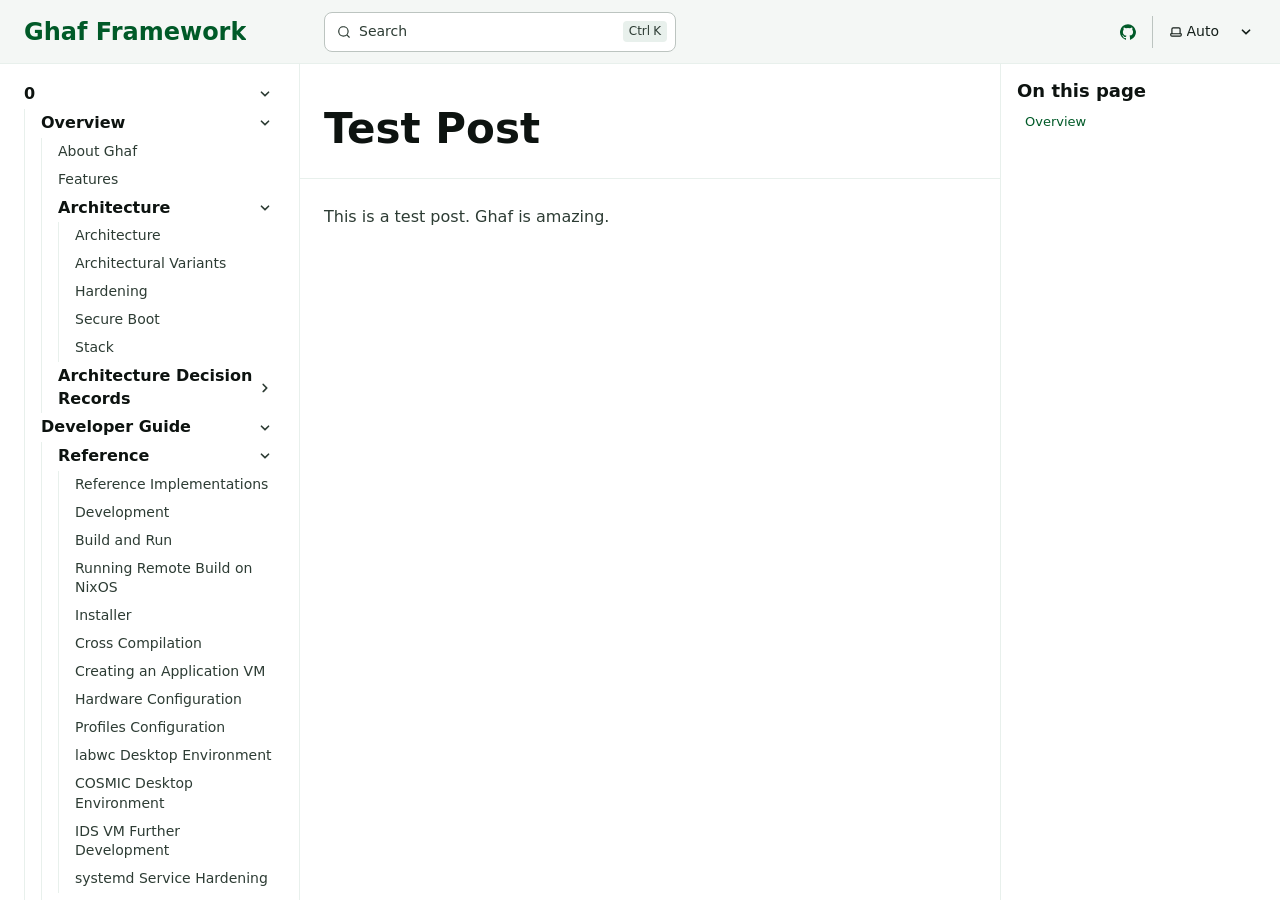
==== blog/stub-post/index.html @ 7b2e7867 "deploy: 63ed3fbdc2d174d151dae4f24dea8900d11f9777" ====
<!DOCTYPE html><html lang="en" dir="ltr" data-theme="dark" data-has-toc data-has-sidebar class="astro-bguv2lll"> <head><meta charset="utf-8"/><meta name="viewport" content="width=device-width, initial-scale=1"/><title>Test Post | Ghaf Framework</title><link rel="canonical" href="https://ghaf.tii.ae/blog/stub-post/"/><link rel="sitemap" href="/sitemap-index.xml"/><link rel="shortcut icon" href="/favicon.svg" type="image/svg+xml"/><meta name="generator" content="Astro v5.13.7"/><meta name="generator" content="Starlight v0.35.3"/><meta property="og:title" content="Test Post"/><meta property="og:type" content="article"/><meta property="og:url" content="https://ghaf.tii.ae/blog/stub-post/"/><meta property="og:locale" content="en"/><meta property="og:description"/><meta property="og:site_name" content="Ghaf Framework"/><meta name="twitter:card" content="summary_large_image"/><script>
	window.StarlightThemeProvider = (() => {
		const storedTheme =
			typeof localStorage !== 'undefined' && localStorage.getItem('starlight-theme');
		const theme =
			storedTheme ||
			(window.matchMedia('(prefers-color-scheme: light)').matches ? 'light' : 'dark');
		document.documentElement.dataset.theme = theme === 'light' ? 'light' : 'dark';
		return {
			updatePickers(theme = storedTheme || 'auto') {
				document.querySelectorAll('starlight-theme-select').forEach((picker) => {
					const select = picker.querySelector('select');
					if (select) select.value = theme;
					/** @type {HTMLTemplateElement | null} */
					const tmpl = document.querySelector(`#theme-icons`);
					const newIcon = tmpl && tmpl.content.querySelector('.' + theme);
					if (newIcon) {
						const oldIcon = picker.querySelector('svg.label-icon');
						if (oldIcon) {
							oldIcon.replaceChildren(...newIcon.cloneNode(true).childNodes);
						}
					}
				});
			},
		};
	})();
</script><template id="theme-icons"><svg aria-hidden="true" class="light astro-c6vsoqas" width="16" height="16" viewBox="0 0 24 24" fill="currentColor" style="--sl-icon-size: 1em;"><path d="M5 12a1 1 0 0 0-1-1H3a1 1 0 0 0 0 2h1a1 1 0 0 0 1-1Zm.64 5-.71.71a1 1 0 0 0 0 1.41 1 1 0 0 0 1.41 0l.71-.71A1 1 0 0 0 5.64 17ZM12 5a1 1 0 0 0 1-1V3a1 1 0 0 0-2 0v1a1 1 0 0 0 1 1Zm5.66 2.34a1 1 0 0 0 .7-.29l.71-.71a1 1 0 1 0-1.41-1.41l-.66.71a1 1 0 0 0 0 1.41 1 1 0 0 0 .66.29Zm-12-.29a1 1 0 0 0 1.41 0 1 1 0 0 0 0-1.41l-.71-.71a1.004 1.004 0 1 0-1.43 1.41l.73.71ZM21 11h-1a1 1 0 0 0 0 2h1a1 1 0 0 0 0-2Zm-2.64 6A1 1 0 0 0 17 18.36l.71.71a1 1 0 0 0 1.41 0 1 1 0 0 0 0-1.41l-.76-.66ZM12 6.5a5.5 5.5 0 1 0 5.5 5.5A5.51 5.51 0 0 0 12 6.5Zm0 9a3.5 3.5 0 1 1 0-7 3.5 3.5 0 0 1 0 7Zm0 3.5a1 1 0 0 0-1 1v1a1 1 0 0 0 2 0v-1a1 1 0 0 0-1-1Z"/></svg><svg aria-hidden="true" class="dark astro-c6vsoqas" width="16" height="16" viewBox="0 0 24 24" fill="currentColor" style="--sl-icon-size: 1em;"><path d="M21.64 13a1 1 0 0 0-1.05-.14 8.049 8.049 0 0 1-3.37.73 8.15 8.15 0 0 1-8.14-8.1 8.59 8.59 0 0 1 .25-2A1 1 0 0 0 8 2.36a10.14 10.14 0 1 0 14 11.69 1 1 0 0 0-.36-1.05Zm-9.5 6.69A8.14 8.14 0 0 1 7.08 5.22v.27a10.15 10.15 0 0 0 10.14 10.14 9.784 9.784 0 0 0 2.1-.22 8.11 8.11 0 0 1-7.18 4.32v-.04Z"/></svg><svg aria-hidden="true" class="auto astro-c6vsoqas" width="16" height="16" viewBox="0 0 24 24" fill="currentColor" style="--sl-icon-size: 1em;"><path d="M21 14h-1V7a3 3 0 0 0-3-3H7a3 3 0 0 0-3 3v7H3a1 1 0 0 0-1 1v2a3 3 0 0 0 3 3h14a3 3 0 0 0 3-3v-2a1 1 0 0 0-1-1ZM6 7a1 1 0 0 1 1-1h10a1 1 0 0 1 1 1v7H6V7Zm14 10a1 1 0 0 1-1 1H5a1 1 0 0 1-1-1v-1h16v1Z"/></svg></template><link rel="stylesheet" href="/_astro/print.DNXP8c50.css" media="print"><link rel="stylesheet" href="/_astro/index.C6tdBWwG.css">
<style>@layer starlight.components{:root{--sl-badge-default-border: var(--sl-color-accent);--sl-badge-default-bg: var(--sl-color-accent-low);--sl-badge-default-text: #fff;--sl-badge-note-border: var(--sl-color-blue);--sl-badge-note-bg: var(--sl-color-blue-low);--sl-badge-note-text: #fff;--sl-badge-danger-border: var(--sl-color-red);--sl-badge-danger-bg: var(--sl-color-red-low);--sl-badge-danger-text: #fff;--sl-badge-success-border: var(--sl-color-green);--sl-badge-success-bg: var(--sl-color-green-low);--sl-badge-success-text: #fff;--sl-badge-caution-border: var(--sl-color-orange);--sl-badge-caution-bg: var(--sl-color-orange-low);--sl-badge-caution-text: #fff;--sl-badge-tip-border: var(--sl-color-purple);--sl-badge-tip-bg: var(--sl-color-purple-low);--sl-badge-tip-text: #fff}[data-theme=light]:root{--sl-badge-default-bg: var(--sl-color-accent-high);--sl-badge-note-bg: var(--sl-color-blue-high);--sl-badge-danger-bg: var(--sl-color-red-high);--sl-badge-success-bg: var(--sl-color-green-high);--sl-badge-caution-bg: var(--sl-color-orange-high);--sl-badge-tip-bg: var(--sl-color-purple-high)}.sl-badge:where(.astro-avdet4wd){display:inline-block;border:1px solid var(--sl-color-border-badge);border-radius:.25rem;font-family:var(--sl-font-system-mono);line-height:normal;color:var(--sl-color-text-badge);background-color:var(--sl-color-bg-badge);overflow-wrap:anywhere}.sidebar-content .sl-badge:where(.astro-avdet4wd){line-height:1;font-size:var(--sl-text-xs);padding:.125rem .375rem}.sidebar-content a[aria-current=page]>.sl-badge:where(.astro-avdet4wd){--sl-color-bg-badge: transparent;--sl-color-border-badge: currentColor;color:inherit}.default:where(.astro-avdet4wd){--sl-color-bg-badge: var(--sl-badge-default-bg);--sl-color-border-badge: var(--sl-badge-default-border);--sl-color-text-badge: var(--sl-badge-default-text)}.note:where(.astro-avdet4wd){--sl-color-bg-badge: var(--sl-badge-note-bg);--sl-color-border-badge: var(--sl-badge-note-border);--sl-color-text-badge: var(--sl-badge-note-text)}.danger:where(.astro-avdet4wd){--sl-color-bg-badge: var(--sl-badge-danger-bg);--sl-color-border-badge: var(--sl-badge-danger-border);--sl-color-text-badge: var(--sl-badge-danger-text)}.success:where(.astro-avdet4wd){--sl-color-bg-badge: var(--sl-badge-success-bg);--sl-color-border-badge: var(--sl-badge-success-border);--sl-color-text-badge: var(--sl-badge-success-text)}.tip:where(.astro-avdet4wd){--sl-color-bg-badge: var(--sl-badge-tip-bg);--sl-color-border-badge: var(--sl-badge-tip-border);--sl-color-text-badge: var(--sl-badge-tip-text)}.caution:where(.astro-avdet4wd){--sl-color-bg-badge: var(--sl-badge-caution-bg);--sl-color-border-badge: var(--sl-badge-caution-border);--sl-color-text-badge: var(--sl-badge-caution-text)}.small:where(.astro-avdet4wd){font-size:var(--sl-text-xs);padding:.125rem .25rem}.medium:where(.astro-avdet4wd){font-size:var(--sl-text-sm);padding:.175rem .35rem}.large:where(.astro-avdet4wd){font-size:var(--sl-text-base);padding:.225rem .45rem}.sl-markdown-content :is(h1,h2,h3,h4,h5,h6) .sl-badge:where(.astro-avdet4wd){vertical-align:middle}}
@layer starlight.components{.card-grid:where(.astro-zntqmydn){display:grid;grid-template-columns:100%;gap:1rem}.card-grid:where(.astro-zntqmydn)>*{margin-top:0!important}@media (min-width: 50rem){.card-grid:where(.astro-zntqmydn){grid-template-columns:1fr 1fr;gap:1.5rem}.stagger:where(.astro-zntqmydn){--stagger-height: 5rem;padding-bottom:var(--stagger-height)}.stagger:where(.astro-zntqmydn)>*:nth-child(2n){transform:translateY(var(--stagger-height))}}}
@layer starlight.components{.card:where(.astro-v5tidmuc){--sl-card-border: var(--sl-color-purple);--sl-card-bg: var(--sl-color-purple-low);border:1px solid var(--sl-color-gray-5);background-color:var(--sl-color-black);padding:clamp(1rem,calc(.125rem + 3vw),2.5rem);flex-direction:column;gap:clamp(.5rem,calc(.125rem + 1vw),1rem)}.card:where(.astro-v5tidmuc):nth-child(4n+1){--sl-card-border: var(--sl-color-orange);--sl-card-bg: var(--sl-color-orange-low)}.card:where(.astro-v5tidmuc):nth-child(4n+3){--sl-card-border: var(--sl-color-green);--sl-card-bg: var(--sl-color-green-low)}.card:where(.astro-v5tidmuc):nth-child(4n+4){--sl-card-border: var(--sl-color-red);--sl-card-bg: var(--sl-color-red-low)}.card:where(.astro-v5tidmuc):nth-child(4n+5){--sl-card-border: var(--sl-color-blue);--sl-card-bg: var(--sl-color-blue-low)}.title:where(.astro-v5tidmuc){font-weight:600;font-size:var(--sl-text-h4);color:var(--sl-color-white);line-height:var(--sl-line-height-headings);gap:1rem;align-items:center}.card:where(.astro-v5tidmuc) .icon:where(.astro-v5tidmuc){border:1px solid var(--sl-card-border);background-color:var(--sl-card-bg);padding:.2em;border-radius:.25rem;flex-shrink:0}.card:where(.astro-v5tidmuc) .body:where(.astro-v5tidmuc){margin:0;font-size:clamp(var(--sl-text-sm),calc(.5rem + 1vw),var(--sl-text-body))}}
@layer starlight.components{svg:where(.astro-c6vsoqas){color:var(--sl-icon-color);font-size:var(--sl-icon-size, 1em);width:1em;height:1em}}
@layer starlight.components{starlight-tabs:where(.astro-esqgolmp){display:block}.tablist-wrapper:where(.astro-esqgolmp){overflow-x:auto}:where(.astro-esqgolmp)[role=tablist]{display:flex;list-style:none;border-bottom:2px solid var(--sl-color-gray-5);padding:0}.tab:where(.astro-esqgolmp){margin-bottom:-2px}.tab:where(.astro-esqgolmp)>:where(.astro-esqgolmp)[role=tab]{display:flex;align-items:center;gap:.5rem;padding:0 1.25rem;text-decoration:none;border-bottom:2px solid var(--sl-color-gray-5);color:var(--sl-color-gray-3);outline-offset:var(--sl-outline-offset-inside);overflow-wrap:initial}.tab:where(.astro-esqgolmp) :where(.astro-esqgolmp)[role=tab][aria-selected=true]{color:var(--sl-color-white);border-color:var(--sl-color-text-accent);font-weight:600}.tablist-wrapper:where(.astro-esqgolmp)~[role=tabpanel]{margin-top:1rem}}
@layer starlight.components{.sl-steps{--bullet-size: calc(var(--sl-line-height) * 1rem);--bullet-margin: .375rem;list-style:none;counter-reset:steps-counter var(--sl-steps-start, 0);padding-inline-start:0}.sl-steps>li{counter-increment:steps-counter;position:relative;padding-inline-start:calc(var(--bullet-size) + 1rem);padding-bottom:1px;min-height:calc(var(--bullet-size) + var(--bullet-margin))}.sl-steps>li+li{margin-top:0}.sl-steps>li:before{content:counter(steps-counter);position:absolute;top:0;inset-inline-start:0;width:var(--bullet-size);height:var(--bullet-size);line-height:var(--bullet-size);font-size:var(--sl-text-xs);font-weight:600;text-align:center;color:var(--sl-color-white);background-color:var(--sl-color-gray-6);border-radius:99rem;box-shadow:inset 0 0 0 1px var(--sl-color-gray-5)}.sl-steps>li:after{--guide-width: 1px;content:"";position:absolute;top:calc(var(--bullet-size) + var(--bullet-margin));bottom:var(--bullet-margin);inset-inline-start:calc((var(--bullet-size) - var(--guide-width)) / 2);width:var(--guide-width);background-color:var(--sl-color-hairline-light)}}@layer starlight.content{.sl-steps>li>:first-child{--lh: calc(1em * var(--sl-line-height));--shift-y: calc(.5 * (var(--bullet-size) - var(--lh)));transform:translateY(var(--shift-y));margin-bottom:var(--shift-y)}.sl-steps>li>:first-child:where(h1,h2,h3,h4,h5,h6){--lh: calc(1em * var(--sl-line-height-headings))}@supports (--prop: 1lh){.sl-steps>li>:first-child{--lh: 1lh}}}
@layer starlight.components{starlight-file-tree:where(.astro-p67cqifm){--x-space: 1.5rem;--y-space: .125rem;--y-pad: 0;display:block;border:1px solid var(--sl-color-gray-5);padding:1rem;background-color:var(--sl-color-gray-6);font-size:var(--sl-text-xs);font-family:var(--__sl-font-mono);overflow-x:auto}starlight-file-tree:where(.astro-p67cqifm) .directory>details{border:0;padding:0;padding-inline-start:var(--x-space);background:transparent}starlight-file-tree:where(.astro-p67cqifm) .directory>details>summary{margin-inline-start:calc(-1 * var(--x-space));border:0;padding:var(--y-pad) .625rem;font-weight:400;color:var(--sl-color-white);max-width:100%}starlight-file-tree:where(.astro-p67cqifm) .directory>details>summary::marker,starlight-file-tree:where(.astro-p67cqifm) .directory>details>summary::-webkit-details-marker{color:var(--sl-color-gray-3)}starlight-file-tree:where(.astro-p67cqifm) .directory>details>summary:hover,starlight-file-tree:where(.astro-p67cqifm) .directory>details>summary:hover .tree-icon{cursor:pointer;color:var(--sl-color-text-accent);fill:currentColor}starlight-file-tree:where(.astro-p67cqifm) .directory>details>summary:hover~ul{border-color:var(--sl-color-gray-4)}starlight-file-tree:where(.astro-p67cqifm) .directory>details>summary:hover .highlight .tree-icon{color:var(--sl-color-text-invert);fill:currentColor}starlight-file-tree:where(.astro-p67cqifm) ul{margin-inline-start:.5rem;border-inline-start:1px solid var(--sl-color-gray-5);padding:0;padding-inline-start:.125rem;list-style:none}starlight-file-tree:where(.astro-p67cqifm)>ul{margin:0;border:0;padding:0}starlight-file-tree:where(.astro-p67cqifm) li{margin:var(--y-space) 0;padding:var(--y-pad) 0}starlight-file-tree:where(.astro-p67cqifm) .file{margin-inline-start:calc(var(--x-space) - .125rem);color:var(--sl-color-white)}starlight-file-tree:where(.astro-p67cqifm) .tree-entry{display:inline-flex;align-items:flex-start;flex-wrap:wrap;max-width:calc(100% - 1rem)}@media (min-width: 30em){starlight-file-tree:where(.astro-p67cqifm) .tree-entry{flex-wrap:nowrap}}starlight-file-tree:where(.astro-p67cqifm) .tree-entry>:first-child{flex-shrink:0}starlight-file-tree:where(.astro-p67cqifm) .empty{color:var(--sl-color-gray-3);padding-inline-start:.375rem}starlight-file-tree:where(.astro-p67cqifm) .comment{color:var(--sl-color-gray-3);padding-inline-start:1.625rem;max-width:24rem;min-width:12rem}starlight-file-tree:where(.astro-p67cqifm) .highlight{display:inline-block;border-radius:.25rem;padding-inline-end:.5rem;color:var(--sl-color-text-invert);background-color:var(--sl-color-text-accent)}starlight-file-tree:where(.astro-p67cqifm) svg{display:inline;fill:var(--sl-color-gray-3);vertical-align:middle;margin-inline:.25rem .375rem;width:.875rem;height:.875rem}starlight-file-tree:where(.astro-p67cqifm) .highlight svg.tree-icon{fill:currentColor}}
@layer starlight.components{.sl-link-button:where(.astro-xwgiixxa){align-items:center;border:1px solid transparent;border-radius:999rem;display:inline-flex;font-size:var(--sl-text-sm);gap:.5em;line-height:1.1875;outline-offset:.25rem;padding:.4375rem 1.125rem;text-decoration:none}.sl-link-button:where(.astro-xwgiixxa).primary{background:var(--sl-color-text-accent);border-color:var(--sl-color-text-accent);color:var(--sl-color-black)}.sl-link-button:where(.astro-xwgiixxa).primary:hover{color:var(--sl-color-black)}.sl-link-button:where(.astro-xwgiixxa).secondary{border-color:inherit;color:var(--sl-color-white)}.sl-link-button:where(.astro-xwgiixxa).minimal{color:var(--sl-color-white);padding-inline:0}.sl-link-button:where(.astro-xwgiixxa) svg{flex-shrink:0}@media (min-width: 50rem){.sl-link-button:where(.astro-xwgiixxa){font-size:var(--sl-text-base);padding:.9375rem 1.25rem}}.sl-markdown-content .sl-link-button:where(.astro-xwgiixxa){margin-inline-end:1rem}.sl-markdown-content .sl-link-button:where(.astro-xwgiixxa):not(:where(p *)){margin-block:1rem}}
</style><script type="module" src="/_astro/page.7qqag-5g.js"></script></head> <body class="astro-bguv2lll"> <a href="#_top" class="astro-7q3lir66">Skip to content</a>  <div class="page sl-flex astro-vrdttmbt"> <header class="header astro-vrdttmbt"><div class="header astro-kmkmnagf"> <div class="title-wrapper sl-flex astro-kmkmnagf"> <a href="/" class="site-title sl-flex astro-m46x6ez3">  <span class="astro-m46x6ez3" translate="no"> Ghaf Framework </span> </a>  </div> <div class="sl-flex print:hidden astro-kmkmnagf"> <site-search class="astro-kmkmnagf astro-v37mnknz" data-translations="{&#34;placeholder&#34;:&#34;Search&#34;}"> <button data-open-modal disabled aria-label="Search" aria-keyshortcuts="Control+K" class="astro-v37mnknz"> <svg aria-hidden="true" class="astro-v37mnknz astro-c6vsoqas" width="16" height="16" viewBox="0 0 24 24" fill="currentColor" style="--sl-icon-size: 1em;"><path d="M21.71 20.29 18 16.61A9 9 0 1 0 16.61 18l3.68 3.68a.999.999 0 0 0 1.42 0 1 1 0 0 0 0-1.39ZM11 18a7 7 0 1 1 0-14 7 7 0 0 1 0 14Z"/></svg> <span class="sl-hidden md:sl-block astro-v37mnknz" aria-hidden="true">Search</span> <kbd class="sl-hidden md:sl-flex astro-v37mnknz" style="display: none;"> <kbd class="astro-v37mnknz">Ctrl</kbd><kbd class="astro-v37mnknz">K</kbd> </kbd> </button> <dialog style="padding:0" aria-label="Search" class="astro-v37mnknz"> <div class="dialog-frame sl-flex astro-v37mnknz">  <button data-close-modal class="sl-flex md:sl-hidden astro-v37mnknz"> Cancel </button> <div class="search-container astro-v37mnknz"> <div id="starlight__search" class="astro-v37mnknz"></div> </div> </div> </dialog> </site-search>  <script>
	(() => {
		const openBtn = document.querySelector('button[data-open-modal]');
		const shortcut = openBtn?.querySelector('kbd');
		if (!openBtn || !(shortcut instanceof HTMLElement)) return;
		const platformKey = shortcut.querySelector('kbd');
		if (platformKey && /(Mac|iPhone|iPod|iPad)/i.test(navigator.platform)) {
			platformKey.textContent = '⌘';
			openBtn.setAttribute('aria-keyshortcuts', 'Meta+K');
		}
		shortcut.style.display = '';
	})();
</script> <script type="module" src="/_astro/Search.astro_astro_type_script_index_0_lang.cjYDvRdi.js"></script>   </div> <div class="sl-hidden md:sl-flex print:hidden right-group astro-kmkmnagf"> <div class="sl-flex social-icons astro-kmkmnagf"> <a href="https://github.com/tiiuae/ghaf" rel="me" class="sl-flex astro-wy4te6ga"><span class="sr-only astro-wy4te6ga">GitHub</span><svg aria-hidden="true" class="astro-wy4te6ga astro-c6vsoqas" width="16" height="16" viewBox="0 0 24 24" fill="currentColor" style="--sl-icon-size: 1em;"><path d="M12 .3a12 12 0 0 0-3.8 23.38c.6.12.83-.26.83-.57L9 21.07c-3.34.72-4.04-1.61-4.04-1.61-.55-1.39-1.34-1.76-1.34-1.76-1.08-.74.09-.73.09-.73 1.2.09 1.83 1.24 1.83 1.24 1.08 1.83 2.81 1.3 3.5 1 .1-.78.42-1.31.76-1.61-2.67-.3-5.47-1.33-5.47-5.93 0-1.31.47-2.38 1.24-3.22-.14-.3-.54-1.52.1-3.18 0 0 1-.32 3.3 1.23a11.5 11.5 0 0 1 6 0c2.28-1.55 3.29-1.23 3.29-1.23.64 1.66.24 2.88.12 3.18a4.65 4.65 0 0 1 1.23 3.22c0 4.61-2.8 5.63-5.48 5.92.42.36.81 1.1.81 2.22l-.01 3.29c0 .31.2.69.82.57A12 12 0 0 0 12 .3Z"/></svg></a> </div> <starlight-theme-select>  <label style="--sl-select-width: 6.25em" class="astro-4yphtoen"> <span class="sr-only astro-4yphtoen">Select theme</span> <svg aria-hidden="true" class="icon label-icon astro-4yphtoen astro-c6vsoqas" width="16" height="16" viewBox="0 0 24 24" fill="currentColor" style="--sl-icon-size: 1em;"><path d="M21 14h-1V7a3 3 0 0 0-3-3H7a3 3 0 0 0-3 3v7H3a1 1 0 0 0-1 1v2a3 3 0 0 0 3 3h14a3 3 0 0 0 3-3v-2a1 1 0 0 0-1-1ZM6 7a1 1 0 0 1 1-1h10a1 1 0 0 1 1 1v7H6V7Zm14 10a1 1 0 0 1-1 1H5a1 1 0 0 1-1-1v-1h16v1Z"/></svg> <select autocomplete="off" class="astro-4yphtoen"> <option value="dark" class="astro-4yphtoen">Dark</option><option value="light" class="astro-4yphtoen">Light</option><option value="auto" selected class="astro-4yphtoen">Auto</option> </select> <svg aria-hidden="true" class="icon caret astro-4yphtoen astro-c6vsoqas" width="16" height="16" viewBox="0 0 24 24" fill="currentColor" style="--sl-icon-size: 1em;"><path d="M17 9.17a1 1 0 0 0-1.41 0L12 12.71 8.46 9.17a1 1 0 1 0-1.41 1.42l4.24 4.24a1.002 1.002 0 0 0 1.42 0L17 10.59a1.002 1.002 0 0 0 0-1.42Z"/></svg> </label>  </starlight-theme-select>  <script>
	StarlightThemeProvider.updatePickers();
</script> <script type="module">const r="starlight-theme",o=e=>e==="auto"||e==="dark"||e==="light"?e:"auto",c=()=>o(typeof localStorage<"u"&&localStorage.getItem(r));function n(e){typeof localStorage<"u"&&localStorage.setItem(r,e==="light"||e==="dark"?e:"")}const l=()=>matchMedia("(prefers-color-scheme: light)").matches?"light":"dark";function t(e){StarlightThemeProvider.updatePickers(e),document.documentElement.dataset.theme=e==="auto"?l():e,n(e)}matchMedia("(prefers-color-scheme: light)").addEventListener("change",()=>{c()==="auto"&&t("auto")});class s extends HTMLElement{constructor(){super(),t(c()),this.querySelector("select")?.addEventListener("change",a=>{a.currentTarget instanceof HTMLSelectElement&&t(o(a.currentTarget.value))})}}customElements.define("starlight-theme-select",s);</script> <script type="module">class s extends HTMLElement{constructor(){super();const e=this.querySelector("select");e&&(e.addEventListener("change",t=>{t.currentTarget instanceof HTMLSelectElement&&(window.location.pathname=t.currentTarget.value)}),window.addEventListener("pageshow",t=>{if(!t.persisted)return;const n=e.querySelector("option[selected]")?.index;n!==e.selectedIndex&&(e.selectedIndex=n??0)}))}}customElements.define("starlight-lang-select",s);</script> </div> </div> </header> <nav class="sidebar print:hidden astro-vrdttmbt" aria-label="Main"> <starlight-menu-button class="print:hidden astro-jif73yzw"> <button aria-expanded="false" aria-label="Menu" aria-controls="starlight__sidebar" class="sl-flex md:sl-hidden astro-jif73yzw"> <svg aria-hidden="true" class="open-menu astro-jif73yzw astro-c6vsoqas" width="16" height="16" viewBox="0 0 24 24" fill="currentColor" style="--sl-icon-size: 1em;"><path d="M3 8h18a1 1 0 1 0 0-2H3a1 1 0 0 0 0 2Zm18 8H3a1 1 0 0 0 0 2h18a1 1 0 0 0 0-2Zm0-5H3a1 1 0 0 0 0 2h18a1 1 0 0 0 0-2Z"/></svg> <svg aria-hidden="true" class="close-menu astro-jif73yzw astro-c6vsoqas" width="16" height="16" viewBox="0 0 24 24" fill="currentColor" style="--sl-icon-size: 1em;"><path d="m13.41 12 6.3-6.29a1.004 1.004 0 1 0-1.42-1.42L12 10.59l-6.29-6.3a1.004 1.004 0 0 0-1.42 1.42l6.3 6.29-6.3 6.29a1 1 0 0 0 0 1.42.998.998 0 0 0 1.42 0l6.29-6.3 6.29 6.3a.999.999 0 0 0 1.42 0 1 1 0 0 0 0-1.42L13.41 12Z"/></svg> </button> </starlight-menu-button> <script type="module">class s extends HTMLElement{constructor(){super(),this.btn=this.querySelector("button"),this.btn.addEventListener("click",()=>this.toggleExpanded());const t=this.closest("nav");t&&t.addEventListener("keyup",e=>this.closeOnEscape(e))}setExpanded(t){this.setAttribute("aria-expanded",String(t)),document.body.toggleAttribute("data-mobile-menu-expanded",t)}toggleExpanded(){this.setExpanded(this.getAttribute("aria-expanded")!=="true")}closeOnEscape(t){t.code==="Escape"&&(this.setExpanded(!1),this.btn.focus())}}customElements.define("starlight-menu-button",s);</script>   <div id="starlight__sidebar" class="sidebar-pane astro-vrdttmbt"> <div class="sidebar-content sl-flex astro-vrdttmbt">  <sl-sidebar-state-persist data-hash="1mw7vrf" class="astro-kku4brbg"> <script aria-hidden="true">
		(() => {
			try {
				if (!matchMedia('(min-width: 50em)').matches) return;
				/** @type {HTMLElement | null} */
				const target = document.querySelector('sl-sidebar-state-persist');
				const state = JSON.parse(sessionStorage.getItem('sl-sidebar-state') || '0');
				if (!target || !state || target.dataset.hash !== state.hash) return;
				window._starlightScrollRestore = state.scroll;
				customElements.define(
					'sl-sidebar-restore',
					class SidebarRestore extends HTMLElement {
						connectedCallback() {
							try {
								const idx = parseInt(this.dataset.index || '');
								const details = this.closest('details');
								if (details && typeof state.open[idx] === 'boolean') details.open = state.open[idx];
							} catch {}
						}
					}
				);
			} catch {}
		})();
	</script>  <ul class="top-level astro-3ii7xxms"> <li class="astro-3ii7xxms"> <details open class="astro-3ii7xxms"> <sl-sidebar-restore data-index="0"></sl-sidebar-restore> <summary class="astro-3ii7xxms"> <span class="group-label astro-3ii7xxms"> <span class="large astro-3ii7xxms">0</span>  </span> <svg aria-hidden="true" class="caret astro-3ii7xxms astro-c6vsoqas" width="16" height="16" viewBox="0 0 24 24" fill="currentColor" style="--sl-icon-size: 1.25rem;"><path d="m14.83 11.29-4.24-4.24a1 1 0 1 0-1.42 1.41L12.71 12l-3.54 3.54a1 1 0 0 0 0 1.41 1 1 0 0 0 .71.29 1 1 0 0 0 .71-.29l4.24-4.24a1.002 1.002 0 0 0 0-1.42Z"/></svg> </summary> <ul class="astro-3ii7xxms"> <li class="astro-3ii7xxms"> <details open class="astro-3ii7xxms"> <sl-sidebar-restore data-index="1"></sl-sidebar-restore> <summary class="astro-3ii7xxms"> <span class="group-label astro-3ii7xxms"> <span class="large astro-3ii7xxms">Overview</span>  </span> <svg aria-hidden="true" class="caret astro-3ii7xxms astro-c6vsoqas" width="16" height="16" viewBox="0 0 24 24" fill="currentColor" style="--sl-icon-size: 1.25rem;"><path d="m14.83 11.29-4.24-4.24a1 1 0 1 0-1.42 1.41L12.71 12l-3.54 3.54a1 1 0 0 0 0 1.41 1 1 0 0 0 .71.29 1 1 0 0 0 .71-.29l4.24-4.24a1.002 1.002 0 0 0 0-1.42Z"/></svg> </summary> <ul class="astro-3ii7xxms"> <li class="astro-3ii7xxms"> <a href="/ghaf/overview/" aria-current="false" class="astro-3ii7xxms"> <span class="astro-3ii7xxms">About Ghaf</span>  </a> </li><li class="astro-3ii7xxms"> <a href="/ghaf/overview/features/" aria-current="false" class="astro-3ii7xxms"> <span class="astro-3ii7xxms">Features</span>  </a> </li><li class="astro-3ii7xxms"> <details open class="astro-3ii7xxms"> <sl-sidebar-restore data-index="2"></sl-sidebar-restore> <summary class="astro-3ii7xxms"> <span class="group-label astro-3ii7xxms"> <span class="large astro-3ii7xxms">Architecture</span>  </span> <svg aria-hidden="true" class="caret astro-3ii7xxms astro-c6vsoqas" width="16" height="16" viewBox="0 0 24 24" fill="currentColor" style="--sl-icon-size: 1.25rem;"><path d="m14.83 11.29-4.24-4.24a1 1 0 1 0-1.42 1.41L12.71 12l-3.54 3.54a1 1 0 0 0 0 1.41 1 1 0 0 0 .71.29 1 1 0 0 0 .71-.29l4.24-4.24a1.002 1.002 0 0 0 0-1.42Z"/></svg> </summary> <ul class="astro-3ii7xxms"> <li class="astro-3ii7xxms"> <a href="/ghaf/overview/arch/" aria-current="false" class="astro-3ii7xxms"> <span class="astro-3ii7xxms">Architecture</span>  </a> </li><li class="astro-3ii7xxms"> <a href="/ghaf/overview/arch/variants/" aria-current="false" class="astro-3ii7xxms"> <span class="astro-3ii7xxms">Architectural Variants</span>  </a> </li><li class="astro-3ii7xxms"> <a href="/ghaf/overview/arch/hardening/" aria-current="false" class="astro-3ii7xxms"> <span class="astro-3ii7xxms">Hardening</span>  </a> </li><li class="astro-3ii7xxms"> <a href="/ghaf/overview/arch/secureboot/" aria-current="false" class="astro-3ii7xxms"> <span class="astro-3ii7xxms">Secure Boot</span>  </a> </li><li class="astro-3ii7xxms"> <a href="/ghaf/overview/arch/stack/" aria-current="false" class="astro-3ii7xxms"> <span class="astro-3ii7xxms">Stack</span>  </a> </li> </ul>  </details> </li><li class="astro-3ii7xxms"> <details class="astro-3ii7xxms"> <sl-sidebar-restore data-index="3"></sl-sidebar-restore> <summary class="astro-3ii7xxms"> <span class="group-label astro-3ii7xxms"> <span class="large astro-3ii7xxms">Architecture Decision Records</span>  </span> <svg aria-hidden="true" class="caret astro-3ii7xxms astro-c6vsoqas" width="16" height="16" viewBox="0 0 24 24" fill="currentColor" style="--sl-icon-size: 1.25rem;"><path d="m14.83 11.29-4.24-4.24a1 1 0 1 0-1.42 1.41L12.71 12l-3.54 3.54a1 1 0 0 0 0 1.41 1 1 0 0 0 .71.29 1 1 0 0 0 .71-.29l4.24-4.24a1.002 1.002 0 0 0 0-1.42Z"/></svg> </summary> <ul class="astro-3ii7xxms"> <li class="astro-3ii7xxms"> <a href="/ghaf/overview/arch/adr/" aria-current="false" class="astro-3ii7xxms"> <span class="astro-3ii7xxms">ADRs</span>  </a> </li><li class="astro-3ii7xxms"> <a href="/ghaf/overview/arch/adr/minimal-host/" aria-current="false" class="astro-3ii7xxms"> <span class="astro-3ii7xxms">Minimal Host</span> <span class="sl-badge caution small  astro-3ii7xxms astro-avdet4wd">Proposed</span> </a> </li><li class="astro-3ii7xxms"> <a href="/ghaf/overview/arch/adr/netvm/" aria-current="false" class="astro-3ii7xxms"> <span class="astro-3ii7xxms">Networking Virtual Machine</span> <span class="sl-badge caution small  astro-3ii7xxms astro-avdet4wd">Proposed</span> </a> </li><li class="astro-3ii7xxms"> <a href="/ghaf/overview/arch/adr/idsvm/" aria-current="false" class="astro-3ii7xxms"> <span class="astro-3ii7xxms">Intrusion Detection System Virtual Machine</span> <span class="sl-badge caution small  astro-3ii7xxms astro-avdet4wd">Proposed</span> </a> </li><li class="astro-3ii7xxms"> <a href="/ghaf/overview/arch/adr/platform-bus-passthrough-support/" aria-current="false" class="astro-3ii7xxms"> <span class="astro-3ii7xxms">rust-vmm—Bus Passthrough Support for Rust VMMs</span> <span class="sl-badge caution small  astro-3ii7xxms astro-avdet4wd">Proposed</span> </a> </li> </ul>  </details> </li> </ul>  </details> </li><li class="astro-3ii7xxms"> <details open class="astro-3ii7xxms"> <sl-sidebar-restore data-index="4"></sl-sidebar-restore> <summary class="astro-3ii7xxms"> <span class="group-label astro-3ii7xxms"> <span class="large astro-3ii7xxms">Developer Guide</span>  </span> <svg aria-hidden="true" class="caret astro-3ii7xxms astro-c6vsoqas" width="16" height="16" viewBox="0 0 24 24" fill="currentColor" style="--sl-icon-size: 1.25rem;"><path d="m14.83 11.29-4.24-4.24a1 1 0 1 0-1.42 1.41L12.71 12l-3.54 3.54a1 1 0 0 0 0 1.41 1 1 0 0 0 .71.29 1 1 0 0 0 .71-.29l4.24-4.24a1.002 1.002 0 0 0 0-1.42Z"/></svg> </summary> <ul class="astro-3ii7xxms"> <li class="astro-3ii7xxms"> <details open class="astro-3ii7xxms"> <sl-sidebar-restore data-index="5"></sl-sidebar-restore> <summary class="astro-3ii7xxms"> <span class="group-label astro-3ii7xxms"> <span class="large astro-3ii7xxms">Reference</span>  </span> <svg aria-hidden="true" class="caret astro-3ii7xxms astro-c6vsoqas" width="16" height="16" viewBox="0 0 24 24" fill="currentColor" style="--sl-icon-size: 1.25rem;"><path d="m14.83 11.29-4.24-4.24a1 1 0 1 0-1.42 1.41L12.71 12l-3.54 3.54a1 1 0 0 0 0 1.41 1 1 0 0 0 .71.29 1 1 0 0 0 .71-.29l4.24-4.24a1.002 1.002 0 0 0 0-1.42Z"/></svg> </summary> <ul class="astro-3ii7xxms"> <li class="astro-3ii7xxms"> <a href="/ghaf/dev/ref/" aria-current="false" class="astro-3ii7xxms"> <span class="astro-3ii7xxms">Reference Implementations</span>  </a> </li><li class="astro-3ii7xxms"> <a href="/ghaf/dev/ref/development/" aria-current="false" class="astro-3ii7xxms"> <span class="astro-3ii7xxms">Development</span>  </a> </li><li class="astro-3ii7xxms"> <a href="/ghaf/dev/ref/build_and_run/" aria-current="false" class="astro-3ii7xxms"> <span class="astro-3ii7xxms">Build and Run</span>  </a> </li><li class="astro-3ii7xxms"> <a href="/ghaf/dev/ref/remote_build_setup/" aria-current="false" class="astro-3ii7xxms"> <span class="astro-3ii7xxms">Running Remote Build on NixOS</span>  </a> </li><li class="astro-3ii7xxms"> <a href="/ghaf/dev/ref/installer/" aria-current="false" class="astro-3ii7xxms"> <span class="astro-3ii7xxms">Installer</span>  </a> </li><li class="astro-3ii7xxms"> <a href="/ghaf/dev/ref/cross_compilation/" aria-current="false" class="astro-3ii7xxms"> <span class="astro-3ii7xxms">Cross Compilation</span>  </a> </li><li class="astro-3ii7xxms"> <a href="/ghaf/dev/ref/creating_appvm/" aria-current="false" class="astro-3ii7xxms"> <span class="astro-3ii7xxms">Creating an Application VM</span>  </a> </li><li class="astro-3ii7xxms"> <a href="/ghaf/dev/ref/hw-config/" aria-current="false" class="astro-3ii7xxms"> <span class="astro-3ii7xxms">Hardware Configuration</span>  </a> </li><li class="astro-3ii7xxms"> <a href="/ghaf/dev/ref/profiles-config/" aria-current="false" class="astro-3ii7xxms"> <span class="astro-3ii7xxms">Profiles Configuration</span>  </a> </li><li class="astro-3ii7xxms"> <a href="/ghaf/dev/ref/labwc/" aria-current="false" class="astro-3ii7xxms"> <span class="astro-3ii7xxms">labwc Desktop Environment</span>  </a> </li><li class="astro-3ii7xxms"> <a href="/ghaf/dev/ref/cosmic/" aria-current="false" class="astro-3ii7xxms"> <span class="astro-3ii7xxms">COSMIC Desktop Environment</span>  </a> </li><li class="astro-3ii7xxms"> <a href="/ghaf/dev/ref/idsvm-development/" aria-current="false" class="astro-3ii7xxms"> <span class="astro-3ii7xxms">IDS VM Further Development</span>  </a> </li><li class="astro-3ii7xxms"> <a href="/ghaf/dev/ref/systemd-service-config/" aria-current="false" class="astro-3ii7xxms"> <span class="astro-3ii7xxms">systemd Service Hardening</span>  </a> </li> </ul>  </details> </li><li class="astro-3ii7xxms"> <details open class="astro-3ii7xxms"> <sl-sidebar-restore data-index="6"></sl-sidebar-restore> <summary class="astro-3ii7xxms"> <span class="group-label astro-3ii7xxms"> <span class="large astro-3ii7xxms">Troubleshooting</span>  </span> <svg aria-hidden="true" class="caret astro-3ii7xxms astro-c6vsoqas" width="16" height="16" viewBox="0 0 24 24" fill="currentColor" style="--sl-icon-size: 1.25rem;"><path d="m14.83 11.29-4.24-4.24a1 1 0 1 0-1.42 1.41L12.71 12l-3.54 3.54a1 1 0 0 0 0 1.41 1 1 0 0 0 .71.29 1 1 0 0 0 .71-.29l4.24-4.24a1.002 1.002 0 0 0 0-1.42Z"/></svg> </summary> <ul class="astro-3ii7xxms"> <li class="astro-3ii7xxms"> <a href="/ghaf/dev/troubleshooting/" aria-current="false" class="astro-3ii7xxms"> <span class="astro-3ii7xxms">Troubleshooting</span>  </a> </li><li class="astro-3ii7xxms"> <a href="/ghaf/dev/troubleshooting/systemd/system-log/" aria-current="false" class="astro-3ii7xxms"> <span class="astro-3ii7xxms">Analyzing System Log</span>  </a> </li><li class="astro-3ii7xxms"> <a href="/ghaf/dev/troubleshooting/systemd/systemctl/" aria-current="false" class="astro-3ii7xxms"> <span class="astro-3ii7xxms">Debugging systemd Using systemctl</span>  </a> </li><li class="astro-3ii7xxms"> <a href="/ghaf/dev/troubleshooting/systemd/systemd-analyzer/" aria-current="false" class="astro-3ii7xxms"> <span class="astro-3ii7xxms">Inspecting Services with systemd-analyze</span>  </a> </li><li class="astro-3ii7xxms"> <a href="/ghaf/dev/troubleshooting/systemd/strace/" aria-current="false" class="astro-3ii7xxms"> <span class="astro-3ii7xxms">Using strace for Debugging Initialization Sequence</span>  </a> </li><li class="astro-3ii7xxms"> <a href="/ghaf/dev/troubleshooting/systemd/early-shell/" aria-current="false" class="astro-3ii7xxms"> <span class="astro-3ii7xxms">Early Shell</span>  </a> </li> </ul>  </details> </li><li class="astro-3ii7xxms"> <details open class="astro-3ii7xxms"> <sl-sidebar-restore data-index="7"></sl-sidebar-restore> <summary class="astro-3ii7xxms"> <span class="group-label astro-3ii7xxms"> <span class="large astro-3ii7xxms">Ghaf as a Library</span>  </span> <svg aria-hidden="true" class="caret astro-3ii7xxms astro-c6vsoqas" width="16" height="16" viewBox="0 0 24 24" fill="currentColor" style="--sl-icon-size: 1.25rem;"><path d="m14.83 11.29-4.24-4.24a1 1 0 1 0-1.42 1.41L12.71 12l-3.54 3.54a1 1 0 0 0 0 1.41 1 1 0 0 0 .71.29 1 1 0 0 0 .71-.29l4.24-4.24a1.002 1.002 0 0 0 0-1.42Z"/></svg> </summary> <ul class="astro-3ii7xxms"> <li class="astro-3ii7xxms"> <a href="/ghaf/dev/library/" aria-current="false" class="astro-3ii7xxms"> <span class="astro-3ii7xxms">Ghaf Templates</span>  </a> </li><li class="astro-3ii7xxms"> <a href="/ghaf/dev/library/example_project/" aria-current="false" class="astro-3ii7xxms"> <span class="astro-3ii7xxms">Example Project</span>  </a> </li><li class="astro-3ii7xxms"> <a href="/ghaf/dev/library/modules_options/" aria-current="false" class="astro-3ii7xxms"> <span class="astro-3ii7xxms">Modules Options</span>  </a> </li> </ul>  </details> </li><li class="astro-3ii7xxms"> <details open class="astro-3ii7xxms"> <sl-sidebar-restore data-index="8"></sl-sidebar-restore> <summary class="astro-3ii7xxms"> <span class="group-label astro-3ii7xxms"> <span class="large astro-3ii7xxms">Technologies</span>  </span> <svg aria-hidden="true" class="caret astro-3ii7xxms astro-c6vsoqas" width="16" height="16" viewBox="0 0 24 24" fill="currentColor" style="--sl-icon-size: 1.25rem;"><path d="m14.83 11.29-4.24-4.24a1 1 0 1 0-1.42 1.41L12.71 12l-3.54 3.54a1 1 0 0 0 0 1.41 1 1 0 0 0 .71.29 1 1 0 0 0 .71-.29l4.24-4.24a1.002 1.002 0 0 0 0-1.42Z"/></svg> </summary> <ul class="astro-3ii7xxms"> <li class="astro-3ii7xxms"> <a href="/ghaf/dev/technologies/" aria-current="false" class="astro-3ii7xxms"> <span class="astro-3ii7xxms">Technologies</span>  </a> </li><li class="astro-3ii7xxms"> <a href="/ghaf/dev/technologies/compartment/" aria-current="false" class="astro-3ii7xxms"> <span class="astro-3ii7xxms">Compartmentalization</span>  </a> </li><li class="astro-3ii7xxms"> <details open class="astro-3ii7xxms"> <sl-sidebar-restore data-index="9"></sl-sidebar-restore> <summary class="astro-3ii7xxms"> <span class="group-label astro-3ii7xxms"> <span class="large astro-3ii7xxms">Passthrough</span>  </span> <svg aria-hidden="true" class="caret astro-3ii7xxms astro-c6vsoqas" width="16" height="16" viewBox="0 0 24 24" fill="currentColor" style="--sl-icon-size: 1.25rem;"><path d="m14.83 11.29-4.24-4.24a1 1 0 1 0-1.42 1.41L12.71 12l-3.54 3.54a1 1 0 0 0 0 1.41 1 1 0 0 0 .71.29 1 1 0 0 0 .71-.29l4.24-4.24a1.002 1.002 0 0 0 0-1.42Z"/></svg> </summary> <ul class="astro-3ii7xxms"> <li class="astro-3ii7xxms"> <a href="/ghaf/dev/technologies/passthrough/" aria-current="false" class="astro-3ii7xxms"> <span class="astro-3ii7xxms">Devices Passthrough</span>  </a> </li><li class="astro-3ii7xxms"> <a href="/ghaf/dev/technologies/vfio/" aria-current="false" class="astro-3ii7xxms"> <span class="astro-3ii7xxms">Binding Devices to VFIO Driver to Allow Passthrough</span>  </a> </li><li class="astro-3ii7xxms"> <a href="/ghaf/dev/technologies/device_tree_overlays_pt/" aria-current="false" class="astro-3ii7xxms"> <span class="astro-3ii7xxms">Device Tree Overlays for Passthrough</span>  </a> </li><li class="astro-3ii7xxms"> <details class="astro-3ii7xxms"> <sl-sidebar-restore data-index="10"></sl-sidebar-restore> <summary class="astro-3ii7xxms"> <span class="group-label astro-3ii7xxms"> <span class="large astro-3ii7xxms">NVIDIA Jetson AGX Orin</span>  </span> <svg aria-hidden="true" class="caret astro-3ii7xxms astro-c6vsoqas" width="16" height="16" viewBox="0 0 24 24" fill="currentColor" style="--sl-icon-size: 1.25rem;"><path d="m14.83 11.29-4.24-4.24a1 1 0 1 0-1.42 1.41L12.71 12l-3.54 3.54a1 1 0 0 0 0 1.41 1 1 0 0 0 .71.29 1 1 0 0 0 .71-.29l4.24-4.24a1.002 1.002 0 0 0 0-1.42Z"/></svg> </summary> <ul class="astro-3ii7xxms"> <li class="astro-3ii7xxms"> <a href="/ghaf/dev/technologies/nvidia_agx_pt_uart/" aria-current="false" class="astro-3ii7xxms"> <span class="astro-3ii7xxms">UART Passthrough</span>  </a> </li><li class="astro-3ii7xxms"> <a href="/ghaf/dev/technologies/nvidia_agx_pt_pcie/" aria-current="false" class="astro-3ii7xxms"> <span class="astro-3ii7xxms">PCIe Passthrough</span>  </a> </li><li class="astro-3ii7xxms"> <a href="/ghaf/dev/technologies/nvidia_uarti_net_vm/" aria-current="false" class="astro-3ii7xxms"> <span class="astro-3ii7xxms">UARTI Passthrough to netvm</span>  </a> </li> </ul>  </details> </li><li class="astro-3ii7xxms"> <details class="astro-3ii7xxms"> <sl-sidebar-restore data-index="11"></sl-sidebar-restore> <summary class="astro-3ii7xxms"> <span class="group-label astro-3ii7xxms"> <span class="large astro-3ii7xxms">x86</span>  </span> <svg aria-hidden="true" class="caret astro-3ii7xxms astro-c6vsoqas" width="16" height="16" viewBox="0 0 24 24" fill="currentColor" style="--sl-icon-size: 1.25rem;"><path d="m14.83 11.29-4.24-4.24a1 1 0 1 0-1.42 1.41L12.71 12l-3.54 3.54a1 1 0 0 0 0 1.41 1 1 0 0 0 .71.29 1 1 0 0 0 .71-.29l4.24-4.24a1.002 1.002 0 0 0 0-1.42Z"/></svg> </summary> <ul class="astro-3ii7xxms"> <li class="astro-3ii7xxms"> <a href="/ghaf/dev/technologies/x86_pcie_crosvm/" aria-current="false" class="astro-3ii7xxms"> <span class="astro-3ii7xxms">x86 PCIe Passthrough with crosvm</span>  </a> </li><li class="astro-3ii7xxms"> <a href="/ghaf/dev/technologies/x86_gpu_passthrough_qemu/" aria-current="false" class="astro-3ii7xxms"> <span class="astro-3ii7xxms">GPU Passthrough with Qemu</span>  </a> </li> </ul>  </details> </li> </ul>  </details> </li><li class="astro-3ii7xxms"> <a href="/ghaf/dev/technologies/nvidia_virtualization_bpmp/" aria-current="false" class="astro-3ii7xxms"> <span class="astro-3ii7xxms">NVIDIA Jetson AGX Orin: Boot and Power Management Processor Virtualization</span>  </a> </li><li class="astro-3ii7xxms"> <a href="/ghaf/dev/technologies/hypervisor_options/" aria-current="false" class="astro-3ii7xxms"> <span class="astro-3ii7xxms">Ghaf-Specific microvm Hypervisor Options</span>  </a> </li><li class="astro-3ii7xxms"> <a href="/ghaf/dev/technologies/hardware_acceleration/" aria-current="false" class="astro-3ii7xxms"> <span class="astro-3ii7xxms">Hardware acceleration in Linux</span>  </a> </li><li class="astro-3ii7xxms"> <a href="/ghaf/dev/technologies/fake-battery/" aria-current="false" class="astro-3ii7xxms"> <span class="astro-3ii7xxms">Fake battery loading and testing</span>  </a> </li> </ul>  </details> </li> </ul>  </details> </li><li class="astro-3ii7xxms"> <details open class="astro-3ii7xxms"> <sl-sidebar-restore data-index="12"></sl-sidebar-restore> <summary class="astro-3ii7xxms"> <span class="group-label astro-3ii7xxms"> <span class="large astro-3ii7xxms">Build System and Supply Chain</span>  </span> <svg aria-hidden="true" class="caret astro-3ii7xxms astro-c6vsoqas" width="16" height="16" viewBox="0 0 24 24" fill="currentColor" style="--sl-icon-size: 1.25rem;"><path d="m14.83 11.29-4.24-4.24a1 1 0 1 0-1.42 1.41L12.71 12l-3.54 3.54a1 1 0 0 0 0 1.41 1 1 0 0 0 .71.29 1 1 0 0 0 .71-.29l4.24-4.24a1.002 1.002 0 0 0 0-1.42Z"/></svg> </summary> <ul class="astro-3ii7xxms"> <li class="astro-3ii7xxms"> <a href="/ghaf/scs/ci-cd-system/" aria-current="false" class="astro-3ii7xxms"> <span class="astro-3ii7xxms">Continuous Integration and Distribution</span>  </a> </li><li class="astro-3ii7xxms"> <details open class="astro-3ii7xxms"> <sl-sidebar-restore data-index="13"></sl-sidebar-restore> <summary class="astro-3ii7xxms"> <span class="group-label astro-3ii7xxms"> <span class="large astro-3ii7xxms">Supply Chain Security</span>  </span> <svg aria-hidden="true" class="caret astro-3ii7xxms astro-c6vsoqas" width="16" height="16" viewBox="0 0 24 24" fill="currentColor" style="--sl-icon-size: 1.25rem;"><path d="m14.83 11.29-4.24-4.24a1 1 0 1 0-1.42 1.41L12.71 12l-3.54 3.54a1 1 0 0 0 0 1.41 1 1 0 0 0 .71.29 1 1 0 0 0 .71-.29l4.24-4.24a1.002 1.002 0 0 0 0-1.42Z"/></svg> </summary> <ul class="astro-3ii7xxms"> <li class="astro-3ii7xxms"> <a href="/ghaf/scs/scs/" aria-current="false" class="astro-3ii7xxms"> <span class="astro-3ii7xxms">Introduction</span>  </a> </li><li class="astro-3ii7xxms"> <a href="/ghaf/scs/slsa-framework/" aria-current="false" class="astro-3ii7xxms"> <span class="astro-3ii7xxms">SLSA Framework</span>  </a> </li><li class="astro-3ii7xxms"> <a href="/ghaf/scs/sbom/" aria-current="false" class="astro-3ii7xxms"> <span class="astro-3ii7xxms">Software Bill of Materials (SBOM)</span>  </a> </li><li class="astro-3ii7xxms"> <a href="/ghaf/scs/pki/" aria-current="false" class="astro-3ii7xxms"> <span class="astro-3ii7xxms">Public Key Infrastructure</span>  </a> </li><li class="astro-3ii7xxms"> <a href="/ghaf/scs/ghaf-security-fix-automation/" aria-current="false" class="astro-3ii7xxms"> <span class="astro-3ii7xxms">Security Fix Automation</span>  </a> </li><li class="astro-3ii7xxms"> <a href="/ghaf/scs/patching-automation/" aria-current="false" class="astro-3ii7xxms"> <span class="astro-3ii7xxms">Patch Management Automation</span>  </a> </li> </ul>  </details> </li> </ul>  </details> </li><li class="astro-3ii7xxms"> <details open class="astro-3ii7xxms"> <sl-sidebar-restore data-index="14"></sl-sidebar-restore> <summary class="astro-3ii7xxms"> <span class="group-label astro-3ii7xxms"> <span class="large astro-3ii7xxms">Ghaf Showcases and Scenarios</span>  </span> <svg aria-hidden="true" class="caret astro-3ii7xxms astro-c6vsoqas" width="16" height="16" viewBox="0 0 24 24" fill="currentColor" style="--sl-icon-size: 1.25rem;"><path d="m14.83 11.29-4.24-4.24a1 1 0 1 0-1.42 1.41L12.71 12l-3.54 3.54a1 1 0 0 0 0 1.41 1 1 0 0 0 .71.29 1 1 0 0 0 .71-.29l4.24-4.24a1.002 1.002 0 0 0 0-1.42Z"/></svg> </summary> <ul class="astro-3ii7xxms"> <li class="astro-3ii7xxms"> <a href="/ghaf/scenarios/showcases/" aria-current="false" class="astro-3ii7xxms"> <span class="astro-3ii7xxms">Showcases</span>  </a> </li><li class="astro-3ii7xxms"> <a href="/ghaf/scenarios/run_win_vm/" aria-current="false" class="astro-3ii7xxms"> <span class="astro-3ii7xxms">Running Windows 11 in VM on Ghaf</span>  </a> </li><li class="astro-3ii7xxms"> <a href="/ghaf/scenarios/run_cuttlefish/" aria-current="false" class="astro-3ii7xxms"> <span class="astro-3ii7xxms">Running Android Cuttlefish Virtual Device on Ghaf</span>  </a> </li> </ul>  </details> </li><li class="astro-3ii7xxms"> <details class="astro-3ii7xxms"> <sl-sidebar-restore data-index="15"></sl-sidebar-restore> <summary class="astro-3ii7xxms"> <span class="group-label astro-3ii7xxms"> <span class="large astro-3ii7xxms">Release Notes</span>  </span> <svg aria-hidden="true" class="caret astro-3ii7xxms astro-c6vsoqas" width="16" height="16" viewBox="0 0 24 24" fill="currentColor" style="--sl-icon-size: 1.25rem;"><path d="m14.83 11.29-4.24-4.24a1 1 0 1 0-1.42 1.41L12.71 12l-3.54 3.54a1 1 0 0 0 0 1.41 1 1 0 0 0 .71.29 1 1 0 0 0 .71-.29l4.24-4.24a1.002 1.002 0 0 0 0-1.42Z"/></svg> </summary> <ul class="astro-3ii7xxms"> <li class="astro-3ii7xxms"> <a href="/ghaf/releases/release_notes/" aria-current="false" class="astro-3ii7xxms"> <span class="astro-3ii7xxms">Ghaf Release Notes</span>  </a> </li><li class="astro-3ii7xxms"> <a href="/ghaf/releases/ghaf-25091/" aria-current="false" class="astro-3ii7xxms"> <span class="astro-3ii7xxms">Release ghaf-25.0.9.1</span> <span class="sl-badge success small  astro-3ii7xxms astro-avdet4wd">Latest</span> </a> </li><li class="astro-3ii7xxms"> <a href="/ghaf/releases/ghaf-2508/" aria-current="false" class="astro-3ii7xxms"> <span class="astro-3ii7xxms">Release ghaf-25.08</span>  </a> </li><li class="astro-3ii7xxms"> <a href="/ghaf/releases/ghaf-2506/" aria-current="false" class="astro-3ii7xxms"> <span class="astro-3ii7xxms">Release ghaf-25.06</span>  </a> </li><li class="astro-3ii7xxms"> <a href="/ghaf/releases/ghaf-2505/" aria-current="false" class="astro-3ii7xxms"> <span class="astro-3ii7xxms">Release ghaf-25.05</span>  </a> </li><li class="astro-3ii7xxms"> <a href="/ghaf/releases/ghaf-2504/" aria-current="false" class="astro-3ii7xxms"> <span class="astro-3ii7xxms">Release ghaf-25.04</span>  </a> </li><li class="astro-3ii7xxms"> <a href="/ghaf/releases/ghaf-2503/" aria-current="false" class="astro-3ii7xxms"> <span class="astro-3ii7xxms">Release ghaf-25.03</span>  </a> </li><li class="astro-3ii7xxms"> <a href="/ghaf/releases/ghaf-24124/" aria-current="false" class="astro-3ii7xxms"> <span class="astro-3ii7xxms">Release ghaf-24.12.4</span>  </a> </li><li class="astro-3ii7xxms"> <a href="/ghaf/releases/ghaf-24123/" aria-current="false" class="astro-3ii7xxms"> <span class="astro-3ii7xxms">Release ghaf-24.12.3</span>  </a> </li><li class="astro-3ii7xxms"> <a href="/ghaf/releases/ghaf-24122/" aria-current="false" class="astro-3ii7xxms"> <span class="astro-3ii7xxms">Release ghaf-24.12.2</span>  </a> </li><li class="astro-3ii7xxms"> <a href="/ghaf/releases/ghaf-24121/" aria-current="false" class="astro-3ii7xxms"> <span class="astro-3ii7xxms">Release ghaf-24.12.1</span>  </a> </li><li class="astro-3ii7xxms"> <a href="/ghaf/releases/ghaf-2412/" aria-current="false" class="astro-3ii7xxms"> <span class="astro-3ii7xxms">Release ghaf-24.12</span>  </a> </li><li class="astro-3ii7xxms"> <a href="/ghaf/releases/ghaf-24094/" aria-current="false" class="astro-3ii7xxms"> <span class="astro-3ii7xxms">Release ghaf-24.09.4</span>  </a> </li><li class="astro-3ii7xxms"> <a href="/ghaf/releases/ghaf-24093/" aria-current="false" class="astro-3ii7xxms"> <span class="astro-3ii7xxms">Release ghaf-24.09.3</span>  </a> </li><li class="astro-3ii7xxms"> <a href="/ghaf/releases/ghaf-24092/" aria-current="false" class="astro-3ii7xxms"> <span class="astro-3ii7xxms">Release ghaf-24.09.2</span>  </a> </li><li class="astro-3ii7xxms"> <a href="/ghaf/releases/ghaf-24091/" aria-current="false" class="astro-3ii7xxms"> <span class="astro-3ii7xxms">Release ghaf-24.09.1</span>  </a> </li><li class="astro-3ii7xxms"> <a href="/ghaf/releases/ghaf-2409/" aria-current="false" class="astro-3ii7xxms"> <span class="astro-3ii7xxms">Release ghaf-24.09</span>  </a> </li><li class="astro-3ii7xxms"> <a href="/ghaf/releases/ghaf-2406/" aria-current="false" class="astro-3ii7xxms"> <span class="astro-3ii7xxms">Release ghaf-24.06</span>  </a> </li><li class="astro-3ii7xxms"> <a href="/ghaf/releases/ghaf-2403/" aria-current="false" class="astro-3ii7xxms"> <span class="astro-3ii7xxms">Release ghaf-24.03</span>  </a> </li><li class="astro-3ii7xxms"> <a href="/ghaf/releases/ghaf-2312/" aria-current="false" class="astro-3ii7xxms"> <span class="astro-3ii7xxms">Release ghaf-23.12</span>  </a> </li><li class="astro-3ii7xxms"> <a href="/ghaf/releases/ghaf-2309/" aria-current="false" class="astro-3ii7xxms"> <span class="astro-3ii7xxms">Release ghaf-23.09</span>  </a> </li><li class="astro-3ii7xxms"> <a href="/ghaf/releases/ghaf-2306/" aria-current="false" class="astro-3ii7xxms"> <span class="astro-3ii7xxms">Release ghaf-23.06</span>  </a> </li><li class="astro-3ii7xxms"> <a href="/ghaf/releases/ghaf-2305/" aria-current="false" class="astro-3ii7xxms"> <span class="astro-3ii7xxms">Release ghaf-23.05</span>  </a> </li> </ul>  </details> </li><li class="astro-3ii7xxms"> <details class="astro-3ii7xxms"> <sl-sidebar-restore data-index="16"></sl-sidebar-restore> <summary class="astro-3ii7xxms"> <span class="group-label astro-3ii7xxms"> <span class="large astro-3ii7xxms">Appendices</span>  </span> <svg aria-hidden="true" class="caret astro-3ii7xxms astro-c6vsoqas" width="16" height="16" viewBox="0 0 24 24" fill="currentColor" style="--sl-icon-size: 1.25rem;"><path d="m14.83 11.29-4.24-4.24a1 1 0 1 0-1.42 1.41L12.71 12l-3.54 3.54a1 1 0 0 0 0 1.41 1 1 0 0 0 .71.29 1 1 0 0 0 .71-.29l4.24-4.24a1.002 1.002 0 0 0 0-1.42Z"/></svg> </summary> <ul class="astro-3ii7xxms"> <li class="astro-3ii7xxms"> <a href="/ghaf/appendices/glossary/" aria-current="false" class="astro-3ii7xxms"> <span class="astro-3ii7xxms">Glossary</span>  </a> </li><li class="astro-3ii7xxms"> <a href="/ghaf/appendices/contributing_general/" aria-current="false" class="astro-3ii7xxms"> <span class="astro-3ii7xxms">Contribution Guidelines</span>  </a> </li><li class="astro-3ii7xxms"> <details open class="astro-3ii7xxms"> <sl-sidebar-restore data-index="17"></sl-sidebar-restore> <summary class="astro-3ii7xxms"> <span class="group-label astro-3ii7xxms"> <span class="large astro-3ii7xxms">Research</span>  </span> <svg aria-hidden="true" class="caret astro-3ii7xxms astro-c6vsoqas" width="16" height="16" viewBox="0 0 24 24" fill="currentColor" style="--sl-icon-size: 1.25rem;"><path d="m14.83 11.29-4.24-4.24a1 1 0 1 0-1.42 1.41L12.71 12l-3.54 3.54a1 1 0 0 0 0 1.41 1 1 0 0 0 .71.29 1 1 0 0 0 .71-.29l4.24-4.24a1.002 1.002 0 0 0 0-1.42Z"/></svg> </summary> <ul class="astro-3ii7xxms"> <li class="astro-3ii7xxms"> <a href="/ghaf/appendices/research/installation/" aria-current="false" class="astro-3ii7xxms"> <span class="astro-3ii7xxms">Approaches to Ghaf System Installation</span>  </a> </li><li class="astro-3ii7xxms"> <a href="/ghaf/appendices/research/imx8qm-passthrough/" aria-current="false" class="astro-3ii7xxms"> <span class="astro-3ii7xxms">i.MX 8QM Ethernet Passthrough</span>  </a> </li> </ul>  </details> </li> </ul>  </details> </li> </ul>  </details> </li><li class="astro-3ii7xxms"> <details open class="astro-3ii7xxms"> <sl-sidebar-restore data-index="18"></sl-sidebar-restore> <summary class="astro-3ii7xxms"> <span class="group-label astro-3ii7xxms"> <span class="large astro-3ii7xxms">1</span>  </span> <svg aria-hidden="true" class="caret astro-3ii7xxms astro-c6vsoqas" width="16" height="16" viewBox="0 0 24 24" fill="currentColor" style="--sl-icon-size: 1.25rem;"><path d="m14.83 11.29-4.24-4.24a1 1 0 1 0-1.42 1.41L12.71 12l-3.54 3.54a1 1 0 0 0 0 1.41 1 1 0 0 0 .71.29 1 1 0 0 0 .71-.29l4.24-4.24a1.002 1.002 0 0 0 0-1.42Z"/></svg> </summary> <ul class="astro-3ii7xxms"> <li class="astro-3ii7xxms"> <details open class="astro-3ii7xxms"> <sl-sidebar-restore data-index="19"></sl-sidebar-restore> <summary class="astro-3ii7xxms"> <span class="group-label astro-3ii7xxms"> <span class="large astro-3ii7xxms">Overview</span>  </span> <svg aria-hidden="true" class="caret astro-3ii7xxms astro-c6vsoqas" width="16" height="16" viewBox="0 0 24 24" fill="currentColor" style="--sl-icon-size: 1.25rem;"><path d="m14.83 11.29-4.24-4.24a1 1 0 1 0-1.42 1.41L12.71 12l-3.54 3.54a1 1 0 0 0 0 1.41 1 1 0 0 0 .71.29 1 1 0 0 0 .71-.29l4.24-4.24a1.002 1.002 0 0 0 0-1.42Z"/></svg> </summary> <ul class="astro-3ii7xxms"> <li class="astro-3ii7xxms"> <a href="/givc/overview/" aria-current="false" class="astro-3ii7xxms"> <span class="astro-3ii7xxms">GIVC Framework</span>  </a> </li><li class="astro-3ii7xxms"> <a href="/givc/overview/arch/" aria-current="false" class="astro-3ii7xxms"> <span class="astro-3ii7xxms">GIVC Architecture</span>  </a> </li> </ul>  </details> </li><li class="astro-3ii7xxms"> <details open class="astro-3ii7xxms"> <sl-sidebar-restore data-index="20"></sl-sidebar-restore> <summary class="astro-3ii7xxms"> <span class="group-label astro-3ii7xxms"> <span class="large astro-3ii7xxms">Getting Started</span>  </span> <svg aria-hidden="true" class="caret astro-3ii7xxms astro-c6vsoqas" width="16" height="16" viewBox="0 0 24 24" fill="currentColor" style="--sl-icon-size: 1.25rem;"><path d="m14.83 11.29-4.24-4.24a1 1 0 1 0-1.42 1.41L12.71 12l-3.54 3.54a1 1 0 0 0 0 1.41 1 1 0 0 0 .71.29 1 1 0 0 0 .71-.29l4.24-4.24a1.002 1.002 0 0 0 0-1.42Z"/></svg> </summary> <ul class="astro-3ii7xxms"> <li class="astro-3ii7xxms"> <a href="/givc/examples/" aria-current="false" class="astro-3ii7xxms"> <span class="astro-3ii7xxms">Getting Started</span>  </a> </li><li class="astro-3ii7xxms"> <a href="/givc/examples/modules/" aria-current="false" class="astro-3ii7xxms"> <span class="astro-3ii7xxms">NixOS Modules</span>  </a> </li> </ul>  </details> </li><li class="astro-3ii7xxms"> <details open class="astro-3ii7xxms"> <sl-sidebar-restore data-index="21"></sl-sidebar-restore> <summary class="astro-3ii7xxms"> <span class="group-label astro-3ii7xxms"> <span class="large astro-3ii7xxms">API Reference</span>  </span> <svg aria-hidden="true" class="caret astro-3ii7xxms astro-c6vsoqas" width="16" height="16" viewBox="0 0 24 24" fill="currentColor" style="--sl-icon-size: 1.25rem;"><path d="m14.83 11.29-4.24-4.24a1 1 0 1 0-1.42 1.41L12.71 12l-3.54 3.54a1 1 0 0 0 0 1.41 1 1 0 0 0 .71.29 1 1 0 0 0 .71-.29l4.24-4.24a1.002 1.002 0 0 0 0-1.42Z"/></svg> </summary> <ul class="astro-3ii7xxms"> <li class="astro-3ii7xxms"> <a href="/givc/api/" aria-current="false" class="astro-3ii7xxms"> <span class="astro-3ii7xxms">API Documentation</span>  </a> </li><li class="astro-3ii7xxms"> <details open class="astro-3ii7xxms"> <sl-sidebar-restore data-index="22"></sl-sidebar-restore> <summary class="astro-3ii7xxms"> <span class="group-label astro-3ii7xxms"> <span class="large astro-3ii7xxms">NixOS Modules</span>  </span> <svg aria-hidden="true" class="caret astro-3ii7xxms astro-c6vsoqas" width="16" height="16" viewBox="0 0 24 24" fill="currentColor" style="--sl-icon-size: 1.25rem;"><path d="m14.83 11.29-4.24-4.24a1 1 0 1 0-1.42 1.41L12.71 12l-3.54 3.54a1 1 0 0 0 0 1.41 1 1 0 0 0 .71.29 1 1 0 0 0 .71-.29l4.24-4.24a1.002 1.002 0 0 0 0-1.42Z"/></svg> </summary> <ul class="astro-3ii7xxms"> <li class="astro-3ii7xxms"> <a href="/givc/api/nixos/admin/" aria-current="false" class="astro-3ii7xxms"> <span class="astro-3ii7xxms">Admin Module</span>  </a> </li><li class="astro-3ii7xxms"> <a href="/givc/api/nixos/appvm/" aria-current="false" class="astro-3ii7xxms"> <span class="astro-3ii7xxms">Appvm Module</span>  </a> </li><li class="astro-3ii7xxms"> <a href="/givc/api/nixos/dbus/" aria-current="false" class="astro-3ii7xxms"> <span class="astro-3ii7xxms">Dbus Module</span>  </a> </li><li class="astro-3ii7xxms"> <a href="/givc/api/nixos/host/" aria-current="false" class="astro-3ii7xxms"> <span class="astro-3ii7xxms">Host Module</span>  </a> </li><li class="astro-3ii7xxms"> <a href="/givc/api/nixos/sysvm/" aria-current="false" class="astro-3ii7xxms"> <span class="astro-3ii7xxms">Sysvm Module</span>  </a> </li><li class="astro-3ii7xxms"> <a href="/givc/api/nixos/tls/" aria-current="false" class="astro-3ii7xxms"> <span class="astro-3ii7xxms">Tls Module</span>  </a> </li><li class="astro-3ii7xxms"> <a href="/givc/api/nixos/update-server/" aria-current="false" class="astro-3ii7xxms"> <span class="astro-3ii7xxms">Update-server Module</span>  </a> </li> </ul>  </details> </li><li class="astro-3ii7xxms"> <details open class="astro-3ii7xxms"> <sl-sidebar-restore data-index="23"></sl-sidebar-restore> <summary class="astro-3ii7xxms"> <span class="group-label astro-3ii7xxms"> <span class="large astro-3ii7xxms">GRPC API</span>  </span> <svg aria-hidden="true" class="caret astro-3ii7xxms astro-c6vsoqas" width="16" height="16" viewBox="0 0 24 24" fill="currentColor" style="--sl-icon-size: 1.25rem;"><path d="m14.83 11.29-4.24-4.24a1 1 0 1 0-1.42 1.41L12.71 12l-3.54 3.54a1 1 0 0 0 0 1.41 1 1 0 0 0 .71.29 1 1 0 0 0 .71-.29l4.24-4.24a1.002 1.002 0 0 0 0-1.42Z"/></svg> </summary> <ul class="astro-3ii7xxms"> <li class="astro-3ii7xxms"> <a href="/givc/api/grpc/admin/" aria-current="false" class="astro-3ii7xxms"> <span class="astro-3ii7xxms">Admin API</span>  </a> </li><li class="astro-3ii7xxms"> <a href="/givc/api/grpc/locale/" aria-current="false" class="astro-3ii7xxms"> <span class="astro-3ii7xxms">Locale API</span>  </a> </li><li class="astro-3ii7xxms"> <a href="/givc/api/grpc/socket/" aria-current="false" class="astro-3ii7xxms"> <span class="astro-3ii7xxms">Socket API</span>  </a> </li><li class="astro-3ii7xxms"> <a href="/givc/api/grpc/stats/" aria-current="false" class="astro-3ii7xxms"> <span class="astro-3ii7xxms">Stats API</span>  </a> </li><li class="astro-3ii7xxms"> <a href="/givc/api/grpc/systemd/" aria-current="false" class="astro-3ii7xxms"> <span class="astro-3ii7xxms">Systemd API</span>  </a> </li> </ul>  </details> </li><li class="astro-3ii7xxms"> <details class="astro-3ii7xxms"> <sl-sidebar-restore data-index="24"></sl-sidebar-restore> <summary class="astro-3ii7xxms"> <span class="group-label astro-3ii7xxms"> <span class="large astro-3ii7xxms">Go API</span>  </span> <svg aria-hidden="true" class="caret astro-3ii7xxms astro-c6vsoqas" width="16" height="16" viewBox="0 0 24 24" fill="currentColor" style="--sl-icon-size: 1.25rem;"><path d="m14.83 11.29-4.24-4.24a1 1 0 1 0-1.42 1.41L12.71 12l-3.54 3.54a1 1 0 0 0 0 1.41 1 1 0 0 0 .71.29 1 1 0 0 0 .71-.29l4.24-4.24a1.002 1.002 0 0 0 0-1.42Z"/></svg> </summary> <ul class="astro-3ii7xxms"> <li class="astro-3ii7xxms"> <a href="/givc/api/go/cmd/givc-agent/" aria-current="false" class="astro-3ii7xxms"> <span class="astro-3ii7xxms">Givc-agent Go-API</span>  </a> </li><li class="astro-3ii7xxms"> <details class="astro-3ii7xxms"> <sl-sidebar-restore data-index="25"></sl-sidebar-restore> <summary class="astro-3ii7xxms"> <span class="group-label astro-3ii7xxms"> <span class="large astro-3ii7xxms">Go-GRPC API</span>  </span> <svg aria-hidden="true" class="caret astro-3ii7xxms astro-c6vsoqas" width="16" height="16" viewBox="0 0 24 24" fill="currentColor" style="--sl-icon-size: 1.25rem;"><path d="m14.83 11.29-4.24-4.24a1 1 0 1 0-1.42 1.41L12.71 12l-3.54 3.54a1 1 0 0 0 0 1.41 1 1 0 0 0 .71.29 1 1 0 0 0 .71-.29l4.24-4.24a1.002 1.002 0 0 0 0-1.42Z"/></svg> </summary> <ul class="astro-3ii7xxms"> <li class="astro-3ii7xxms"> <a href="/givc/api/go/grpc/admin/" aria-current="false" class="astro-3ii7xxms"> <span class="astro-3ii7xxms">Admin Go-API</span>  </a> </li><li class="astro-3ii7xxms"> <a href="/givc/api/go/grpc/locale/" aria-current="false" class="astro-3ii7xxms"> <span class="astro-3ii7xxms">Locale Go-API</span>  </a> </li><li class="astro-3ii7xxms"> <a href="/givc/api/go/grpc/socket/" aria-current="false" class="astro-3ii7xxms"> <span class="astro-3ii7xxms">Socket Go-API</span>  </a> </li><li class="astro-3ii7xxms"> <a href="/givc/api/go/grpc/stats/" aria-current="false" class="astro-3ii7xxms"> <span class="astro-3ii7xxms">Stats Go-API</span>  </a> </li><li class="astro-3ii7xxms"> <a href="/givc/api/go/grpc/systemd/" aria-current="false" class="astro-3ii7xxms"> <span class="astro-3ii7xxms">Systemd Go-API</span>  </a> </li> </ul>  </details> </li><li class="astro-3ii7xxms"> <details class="astro-3ii7xxms"> <sl-sidebar-restore data-index="26"></sl-sidebar-restore> <summary class="astro-3ii7xxms"> <span class="group-label astro-3ii7xxms"> <span class="large astro-3ii7xxms">Go Packages</span>  </span> <svg aria-hidden="true" class="caret astro-3ii7xxms astro-c6vsoqas" width="16" height="16" viewBox="0 0 24 24" fill="currentColor" style="--sl-icon-size: 1.25rem;"><path d="m14.83 11.29-4.24-4.24a1 1 0 1 0-1.42 1.41L12.71 12l-3.54 3.54a1 1 0 0 0 0 1.41 1 1 0 0 0 .71.29 1 1 0 0 0 .71-.29l4.24-4.24a1.002 1.002 0 0 0 0-1.42Z"/></svg> </summary> <ul class="astro-3ii7xxms"> <li class="astro-3ii7xxms"> <a href="/givc/api/go/pkgs/applications/" aria-current="false" class="astro-3ii7xxms"> <span class="astro-3ii7xxms">Applications Go-API</span>  </a> </li><li class="astro-3ii7xxms"> <a href="/givc/api/go/pkgs/grpc/" aria-current="false" class="astro-3ii7xxms"> <span class="astro-3ii7xxms">Grpc Go-API</span>  </a> </li><li class="astro-3ii7xxms"> <a href="/givc/api/go/pkgs/localelistener/" aria-current="false" class="astro-3ii7xxms"> <span class="astro-3ii7xxms">Localelistener Go-API</span>  </a> </li><li class="astro-3ii7xxms"> <a href="/givc/api/go/pkgs/serviceclient/" aria-current="false" class="astro-3ii7xxms"> <span class="astro-3ii7xxms">Serviceclient Go-API</span>  </a> </li><li class="astro-3ii7xxms"> <a href="/givc/api/go/pkgs/servicemanager/" aria-current="false" class="astro-3ii7xxms"> <span class="astro-3ii7xxms">Servicemanager Go-API</span>  </a> </li><li class="astro-3ii7xxms"> <a href="/givc/api/go/pkgs/statsmanager/" aria-current="false" class="astro-3ii7xxms"> <span class="astro-3ii7xxms">Statsmanager Go-API</span>  </a> </li><li class="astro-3ii7xxms"> <a href="/givc/api/go/pkgs/types/" aria-current="false" class="astro-3ii7xxms"> <span class="astro-3ii7xxms">Types Go-API</span>  </a> </li><li class="astro-3ii7xxms"> <a href="/givc/api/go/pkgs/utility/" aria-current="false" class="astro-3ii7xxms"> <span class="astro-3ii7xxms">Utility Go-API</span>  </a> </li> </ul>  </details> </li> </ul>  </details> </li> </ul>  </details> </li> </ul>  </details> </li> </ul>   <script aria-hidden="true">
		(() => {
			const scroller = document.getElementById('starlight__sidebar');
			if (!window._starlightScrollRestore || !scroller) return;
			scroller.scrollTop = window._starlightScrollRestore;
			delete window._starlightScrollRestore;
		})();
	</script> </sl-sidebar-state-persist>  <div class="md:sl-hidden"> <div class="mobile-preferences sl-flex astro-wu23bvmt"> <div class="social-icons astro-wu23bvmt"> <a href="https://github.com/tiiuae/ghaf" rel="me" class="sl-flex astro-wy4te6ga"><span class="sr-only astro-wy4te6ga">GitHub</span><svg aria-hidden="true" class="astro-wy4te6ga astro-c6vsoqas" width="16" height="16" viewBox="0 0 24 24" fill="currentColor" style="--sl-icon-size: 1em;"><path d="M12 .3a12 12 0 0 0-3.8 23.38c.6.12.83-.26.83-.57L9 21.07c-3.34.72-4.04-1.61-4.04-1.61-.55-1.39-1.34-1.76-1.34-1.76-1.08-.74.09-.73.09-.73 1.2.09 1.83 1.24 1.83 1.24 1.08 1.83 2.81 1.3 3.5 1 .1-.78.42-1.31.76-1.61-2.67-.3-5.47-1.33-5.47-5.93 0-1.31.47-2.38 1.24-3.22-.14-.3-.54-1.52.1-3.18 0 0 1-.32 3.3 1.23a11.5 11.5 0 0 1 6 0c2.28-1.55 3.29-1.23 3.29-1.23.64 1.66.24 2.88.12 3.18a4.65 4.65 0 0 1 1.23 3.22c0 4.61-2.8 5.63-5.48 5.92.42.36.81 1.1.81 2.22l-.01 3.29c0 .31.2.69.82.57A12 12 0 0 0 12 .3Z"/></svg></a> </div> <starlight-theme-select>  <label style="--sl-select-width: 6.25em" class="astro-4yphtoen"> <span class="sr-only astro-4yphtoen">Select theme</span> <svg aria-hidden="true" class="icon label-icon astro-4yphtoen astro-c6vsoqas" width="16" height="16" viewBox="0 0 24 24" fill="currentColor" style="--sl-icon-size: 1em;"><path d="M21 14h-1V7a3 3 0 0 0-3-3H7a3 3 0 0 0-3 3v7H3a1 1 0 0 0-1 1v2a3 3 0 0 0 3 3h14a3 3 0 0 0 3-3v-2a1 1 0 0 0-1-1ZM6 7a1 1 0 0 1 1-1h10a1 1 0 0 1 1 1v7H6V7Zm14 10a1 1 0 0 1-1 1H5a1 1 0 0 1-1-1v-1h16v1Z"/></svg> <select autocomplete="off" class="astro-4yphtoen"> <option value="dark" class="astro-4yphtoen">Dark</option><option value="light" class="astro-4yphtoen">Light</option><option value="auto" selected class="astro-4yphtoen">Auto</option> </select> <svg aria-hidden="true" class="icon caret astro-4yphtoen astro-c6vsoqas" width="16" height="16" viewBox="0 0 24 24" fill="currentColor" style="--sl-icon-size: 1em;"><path d="M17 9.17a1 1 0 0 0-1.41 0L12 12.71 8.46 9.17a1 1 0 1 0-1.41 1.42l4.24 4.24a1.002 1.002 0 0 0 1.42 0L17 10.59a1.002 1.002 0 0 0 0-1.42Z"/></svg> </label>  </starlight-theme-select>  <script>
	StarlightThemeProvider.updatePickers();
</script>   </div>  </div> </div> </div> </nav> <div class="main-frame astro-vrdttmbt">  <script type="module">const a=document.getElementById("starlight__sidebar"),n=a?.querySelector("sl-sidebar-state-persist"),o="sl-sidebar-state",i=()=>{let t=[];const e=n?.dataset.hash||"";try{const s=sessionStorage.getItem(o),r=JSON.parse(s||"{}");Array.isArray(r.open)&&r.hash===e&&(t=r.open)}catch{}return{hash:e,open:t,scroll:a?.scrollTop||0}},c=t=>{try{sessionStorage.setItem(o,JSON.stringify(t))}catch{}},d=()=>c(i()),l=(t,e)=>{const s=i();s.open[e]=t,c(s)};n?.addEventListener("click",t=>{if(!(t.target instanceof Element))return;const e=t.target.closest("summary")?.closest("details");if(!e)return;const s=e.querySelector("sl-sidebar-restore"),r=parseInt(s?.dataset.index||"");isNaN(r)||l(!e.open,r)});addEventListener("visibilitychange",()=>{document.visibilityState==="hidden"&&d()});addEventListener("pageHide",d);</script> <div class="lg:sl-flex astro-67yu43on"> <aside class="right-sidebar-container print:hidden astro-67yu43on"> <div class="right-sidebar astro-67yu43on"> <div class="lg:sl-hidden astro-pb3aqygn"><mobile-starlight-toc data-min-h="2" data-max-h="3" class="astro-doynk5tl"><nav aria-labelledby="starlight__on-this-page--mobile" class="astro-doynk5tl"><details id="starlight__mobile-toc" class="astro-doynk5tl"><summary id="starlight__on-this-page--mobile" class="sl-flex astro-doynk5tl"><span class="toggle sl-flex astro-doynk5tl">On this page<svg aria-hidden="true" class="caret astro-doynk5tl astro-c6vsoqas" width="16" height="16" viewBox="0 0 24 24" fill="currentColor" style="--sl-icon-size: 1rem;"><path d="m14.83 11.29-4.24-4.24a1 1 0 1 0-1.42 1.41L12.71 12l-3.54 3.54a1 1 0 0 0 0 1.41 1 1 0 0 0 .71.29 1 1 0 0 0 .71-.29l4.24-4.24a1.002 1.002 0 0 0 0-1.42Z"/></svg></span><span class="display-current astro-doynk5tl"></span></summary><div class="dropdown astro-doynk5tl"><ul class="isMobile astro-g2bywc46" style="--depth: 0;"> <li class="astro-g2bywc46" style="--depth: 0;"> <a href="#_top" class="astro-g2bywc46" style="--depth: 0;"> <span class="astro-g2bywc46" style="--depth: 0;">Overview</span> </a>  </li> </ul> </div></details></nav></mobile-starlight-toc><script type="module" src="/_astro/MobileTableOfContents.astro_astro_type_script_index_0_lang.C181hMzK.js"></script></div><div class="right-sidebar-panel sl-hidden lg:sl-block astro-pb3aqygn"><div class="sl-container astro-pb3aqygn"><starlight-toc data-min-h="2" data-max-h="3"><nav aria-labelledby="starlight__on-this-page"><h2 id="starlight__on-this-page">On this page</h2><ul class="astro-g2bywc46" style="--depth: 0;"> <li class="astro-g2bywc46" style="--depth: 0;"> <a href="#_top" class="astro-g2bywc46" style="--depth: 0;"> <span class="astro-g2bywc46" style="--depth: 0;">Overview</span> </a>  </li> </ul> </nav></starlight-toc><script type="module" src="/_astro/TableOfContents.astro_astro_type_script_index_0_lang.CKWWgpjV.js"></script></div></div> </div> </aside> <div class="main-pane astro-67yu43on">  <main data-pagefind-body class="astro-bguv2lll" lang="en" dir="ltr">    <div class="content-panel astro-7nkwcw3z"> <div class="sl-container astro-7nkwcw3z"> <h1 id="_top" class="astro-j6tvhyss">Test Post</h1>  </div> </div>  <div class="content-panel astro-7nkwcw3z"> <div class="sl-container astro-7nkwcw3z"> <div class="sl-markdown-content"> <p>This is a test post. Ghaf is amazing.</p> </div> <footer class="sl-flex astro-3yyafb3n"> <div class="meta sl-flex astro-3yyafb3n">   </div> <div class="pagination-links print:hidden astro-u2l5gyhi" dir="ltr">   </div>   </footer>  </div> </div>   </main> </div> </div>  </div> </div>  </body></html>
---- _astro/print.DNXP8c50.css ----
@media print{:root{--sl-color-white: hsl(224, 10%, 10%);--sl-color-gray-1: hsl(224, 14%, 16%);--sl-color-gray-2: hsl(224, 10%, 23%);--sl-color-gray-3: hsl(224, 7%, 36%);--sl-color-gray-4: hsl(224, 6%, 56%);--sl-color-gray-5: hsl(224, 6%, 77%);--sl-color-gray-6: hsl(224, 20%, 94%);--sl-color-gray-7: hsl(224, 19%, 97%);--sl-color-black: hsl(0, 0%, 100%);--sl-color-orange-high: hsl(var(--sl-hue-orange), 80%, 25%);--sl-color-orange: hsl(var(--sl-hue-orange), 90%, 60%);--sl-color-orange-low: hsl(var(--sl-hue-orange), 90%, 88%);--sl-color-green-high: hsl(var(--sl-hue-green), 80%, 22%);--sl-color-green: hsl(var(--sl-hue-green), 90%, 46%);--sl-color-green-low: hsl(var(--sl-hue-green), 85%, 90%);--sl-color-blue-high: hsl(var(--sl-hue-blue), 80%, 30%);--sl-color-blue: hsl(var(--sl-hue-blue), 90%, 60%);--sl-color-blue-low: hsl(var(--sl-hue-blue), 88%, 90%);--sl-color-purple-high: hsl(var(--sl-hue-purple), 90%, 30%);--sl-color-purple: hsl(var(--sl-hue-purple), 90%, 60%);--sl-color-purple-low: hsl(var(--sl-hue-purple), 80%, 90%);--sl-color-red-high: hsl(var(--sl-hue-red), 80%, 30%);--sl-color-red: hsl(var(--sl-hue-red), 90%, 60%);--sl-color-red-low: hsl(var(--sl-hue-red), 80%, 90%);--sl-color-accent-high: hsl(234, 80%, 30%);--sl-color-accent: hsl(234, 90%, 60%);--sl-color-accent-low: hsl(234, 88%, 90%);--sl-color-text-accent: var(--sl-color-accent);--sl-color-text-invert: var(--sl-color-black);--sl-color-bg-nav: var(--sl-color-gray-7);--sl-color-bg-sidebar: var(--sl-color-bg);--sl-color-bg-inline-code: var(--sl-color-gray-6);--sl-color-bg-accent: var(--sl-color-accent);--sl-color-hairline-light: var(--sl-color-gray-6);--sl-color-hairline-shade: var(--sl-color-gray-6);--sl-color-backdrop-overlay: hsla(225, 9%, 36%, .66);--sl-shadow-sm: none;--sl-shadow-md: none;--sl-shadow-lg: none}.print\:hidden{display:none}.print\:flex{display:flex}.print\:block{display:block}main{padding-bottom:0}main>.content-panel{padding-block-start:0}.content-panel+.content-panel{border:0}.page>header{position:relative}.page>.main-frame{padding-top:0;padding-inline-start:0}.main-pane{--sl-sidebar-width: 0px;--sl-content-width: 100%}.sl-banner{--sl-color-banner-text: var(--sl-color-white);background-color:transparent}.sl-markdown-content :is(h1,h2,h3,h4,h5,h6){break-after:avoid}.sl-markdown-content :is(p,li){orphans:2;widows:2}.sl-markdown-content pre{overflow-x:hidden;white-space:pre-wrap}.sl-markdown-content .expressive-code,.sl-markdown-content figure,.sl-markdown-content pre{break-inside:avoid}.expressive-code .frame.is-terminal .header:before{box-shadow:inset 99rem 99rem var(--sl-color-gray-5)}.expressive-code .frame.has-title:not(.is-terminal) .header{background:transparent;border-bottom:1px solid var(--sl-color-gray-6)}.expressive-code .frame.has-title:not(.is-terminal) .title{background:transparent}.expressive-code .frame.has-title:not(.is-terminal) .title:after{border-top:0}.expressive-code .copy{display:none}.sl-markdown-content code:not(:where(.not-content *)){background-color:transparent;padding:0;margin-block:unset;font-size:.9375em}.sl-badge{background:transparent;color:var(--sl-color-white)}starlight-file-tree{break-inside:avoid}starlight-file-tree .highlight{outline:3px solid var(--sl-color-accent-low);color:var(--sl-color-text);background-color:transparent}.starlight-aside{break-inside:avoid}.sl-link-button.primary{background:transparent;border-color:var(--sl-color-white);color:var(--sl-color-white)}starlight-tabs{break-inside:avoid}.sl-steps>li:after{box-shadow:inset 99rem 99rem var(--sl-color-hairline-light)}}
---- _astro/index.C6tdBWwG.css ----
:root{--sl-color-accent-low: #102a17;--sl-color-accent: #007f3b;--sl-color-accent-high: #b3d2b9;--sl-color-white: #ffffff;--sl-color-gray-1: #e8f0ec;--sl-color-gray-2: #c4ccc8;--sl-color-gray-3: #96a79e;--sl-color-gray-4: #4d5c54;--sl-color-gray-5: #2d3c34;--sl-color-gray-6: #141f1a;--sl-color-black: #0d1310}:root[data-theme=light]{--sl-color-accent-low: #c6decb;--sl-color-accent: #005a28;--sl-color-accent-high: #0f3c1e;--sl-color-white: #0d1310;--sl-color-gray-1: #141f1a;--sl-color-gray-2: #2d3c34;--sl-color-gray-3: #4d5c54;--sl-color-gray-4: #809087;--sl-color-gray-5: #bcc4c0;--sl-color-gray-6: #e8f0ec;--sl-color-gray-7: #f4f7f5;--sl-color-black: #ffffff}.center-img{display:block;float:none;margin-left:auto;margin-right:auto}.logo-container{display:flex;align-items:center;gap:80px}@layer starlight.base,starlight.reset,starlight.core,starlight.content,starlight.components,starlight.utils;@layer starlight.base{:root,::backdrop{--sl-color-white: hsl(0, 0%, 100%);--sl-color-gray-1: hsl(224, 20%, 94%);--sl-color-gray-2: hsl(224, 6%, 77%);--sl-color-gray-3: hsl(224, 6%, 56%);--sl-color-gray-4: hsl(224, 7%, 36%);--sl-color-gray-5: hsl(224, 10%, 23%);--sl-color-gray-6: hsl(224, 14%, 16%);--sl-color-black: hsl(224, 10%, 10%);--sl-hue-orange: 41;--sl-color-orange-low: hsl(var(--sl-hue-orange), 39%, 22%);--sl-color-orange: hsl(var(--sl-hue-orange), 82%, 63%);--sl-color-orange-high: hsl(var(--sl-hue-orange), 82%, 87%);--sl-hue-green: 101;--sl-color-green-low: hsl(var(--sl-hue-green), 39%, 22%);--sl-color-green: hsl(var(--sl-hue-green), 82%, 63%);--sl-color-green-high: hsl(var(--sl-hue-green), 82%, 80%);--sl-hue-blue: 234;--sl-color-blue-low: hsl(var(--sl-hue-blue), 54%, 20%);--sl-color-blue: hsl(var(--sl-hue-blue), 100%, 60%);--sl-color-blue-high: hsl(var(--sl-hue-blue), 100%, 87%);--sl-hue-purple: 281;--sl-color-purple-low: hsl(var(--sl-hue-purple), 39%, 22%);--sl-color-purple: hsl(var(--sl-hue-purple), 82%, 63%);--sl-color-purple-high: hsl(var(--sl-hue-purple), 82%, 89%);--sl-hue-red: 339;--sl-color-red-low: hsl(var(--sl-hue-red), 39%, 22%);--sl-color-red: hsl(var(--sl-hue-red), 82%, 63%);--sl-color-red-high: hsl(var(--sl-hue-red), 82%, 87%);--sl-color-accent-low: hsl(224, 54%, 20%);--sl-color-accent: hsl(224, 100%, 60%);--sl-color-accent-high: hsl(224, 100%, 85%);--sl-color-text: var(--sl-color-gray-2);--sl-color-text-accent: var(--sl-color-accent-high);--sl-color-text-invert: var(--sl-color-accent-low);--sl-color-bg: var(--sl-color-black);--sl-color-bg-nav: var(--sl-color-gray-6);--sl-color-bg-sidebar: var(--sl-color-gray-6);--sl-color-bg-inline-code: var(--sl-color-gray-5);--sl-color-bg-accent: var(--sl-color-accent-high);--sl-color-hairline-light: var(--sl-color-gray-5);--sl-color-hairline: var(--sl-color-gray-6);--sl-color-hairline-shade: var(--sl-color-black);--sl-color-backdrop-overlay: hsla(223, 13%, 10%, .66);--sl-shadow-sm: 0px 1px 1px hsla(0, 0%, 0%, .12), 0px 2px 1px hsla(0, 0%, 0%, .24);--sl-shadow-md: 0px 8px 4px hsla(0, 0%, 0%, .08), 0px 5px 2px hsla(0, 0%, 0%, .08), 0px 3px 2px hsla(0, 0%, 0%, .12), 0px 1px 1px hsla(0, 0%, 0%, .15);--sl-shadow-lg: 0px 25px 7px hsla(0, 0%, 0%, .03), 0px 16px 6px hsla(0, 0%, 0%, .1), 0px 9px 5px hsla(223, 13%, 10%, .33), 0px 4px 4px hsla(0, 0%, 0%, .75), 0px 4px 2px hsla(0, 0%, 0%, .25);--sl-text-2xs: .75rem;--sl-text-xs: .8125rem;--sl-text-sm: .875rem;--sl-text-base: 1rem;--sl-text-lg: 1.125rem;--sl-text-xl: 1.25rem;--sl-text-2xl: 1.5rem;--sl-text-3xl: 1.8125rem;--sl-text-4xl: 2.1875rem;--sl-text-5xl: 2.625rem;--sl-text-6xl: 4rem;--sl-text-body: var(--sl-text-base);--sl-text-body-sm: var(--sl-text-xs);--sl-text-code: var(--sl-text-sm);--sl-text-code-sm: var(--sl-text-xs);--sl-text-h1: var(--sl-text-4xl);--sl-text-h2: var(--sl-text-3xl);--sl-text-h3: var(--sl-text-2xl);--sl-text-h4: var(--sl-text-xl);--sl-text-h5: var(--sl-text-lg);--sl-line-height: 1.75;--sl-line-height-headings: 1.2;--sl-font-system: ui-sans-serif, system-ui, -apple-system, BlinkMacSystemFont, "Segoe UI", Roboto, "Helvetica Neue", Arial, "Noto Sans", sans-serif, "Apple Color Emoji", "Segoe UI Emoji", "Segoe UI Symbol", "Noto Color Emoji";--sl-font-system-mono: ui-monospace, SFMono-Regular, Menlo, Monaco, Consolas, "Liberation Mono", "Courier New", monospace;--__sl-font: var(--sl-font, var(--sl-font-system)), var(--sl-font-system);--__sl-font-mono: var(--sl-font-mono, var(--sl-font-system-mono)), var(--sl-font-system-mono);--sl-nav-height: 3.5rem;--sl-nav-pad-x: 1rem;--sl-nav-pad-y: .75rem;--sl-mobile-toc-height: 3rem;--sl-sidebar-width: 18.75rem;--sl-sidebar-pad-x: 1rem;--sl-content-width: 45rem;--sl-content-pad-x: 1rem;--sl-main-pad: 0 0 3vh 0;--sl-menu-button-size: 2rem;--sl-nav-gap: var(--sl-content-pad-x);--sl-outline-offset-inside: -.1875rem;--sl-z-index-toc: 4;--sl-z-index-menu: 5;--sl-z-index-navbar: 10;--sl-z-index-skiplink: 20}:root[data-theme=light],[data-theme=light] ::backdrop{--sl-color-white: hsl(224, 10%, 10%);--sl-color-gray-1: hsl(224, 14%, 16%);--sl-color-gray-2: hsl(224, 10%, 23%);--sl-color-gray-3: hsl(224, 7%, 36%);--sl-color-gray-4: hsl(224, 6%, 56%);--sl-color-gray-5: hsl(224, 6%, 77%);--sl-color-gray-6: hsl(224, 20%, 94%);--sl-color-gray-7: hsl(224, 19%, 97%);--sl-color-black: hsl(0, 0%, 100%);--sl-color-orange-high: hsl(var(--sl-hue-orange), 80%, 25%);--sl-color-orange: hsl(var(--sl-hue-orange), 90%, 60%);--sl-color-orange-low: hsl(var(--sl-hue-orange), 90%, 88%);--sl-color-green-high: hsl(var(--sl-hue-green), 80%, 22%);--sl-color-green: hsl(var(--sl-hue-green), 90%, 46%);--sl-color-green-low: hsl(var(--sl-hue-green), 85%, 90%);--sl-color-blue-high: hsl(var(--sl-hue-blue), 80%, 30%);--sl-color-blue: hsl(var(--sl-hue-blue), 90%, 60%);--sl-color-blue-low: hsl(var(--sl-hue-blue), 88%, 90%);--sl-color-purple-high: hsl(var(--sl-hue-purple), 90%, 30%);--sl-color-purple: hsl(var(--sl-hue-purple), 90%, 60%);--sl-color-purple-low: hsl(var(--sl-hue-purple), 80%, 90%);--sl-color-red-high: hsl(var(--sl-hue-red), 80%, 30%);--sl-color-red: hsl(var(--sl-hue-red), 90%, 60%);--sl-color-red-low: hsl(var(--sl-hue-red), 80%, 90%);--sl-color-accent-high: hsl(234, 80%, 30%);--sl-color-accent: hsl(234, 90%, 60%);--sl-color-accent-low: hsl(234, 88%, 90%);--sl-color-text-accent: var(--sl-color-accent);--sl-color-text-invert: var(--sl-color-black);--sl-color-bg-nav: var(--sl-color-gray-7);--sl-color-bg-sidebar: var(--sl-color-bg);--sl-color-bg-inline-code: var(--sl-color-gray-6);--sl-color-bg-accent: var(--sl-color-accent);--sl-color-hairline-light: var(--sl-color-gray-6);--sl-color-hairline-shade: var(--sl-color-gray-6);--sl-color-backdrop-overlay: hsla(225, 9%, 36%, .66);--sl-shadow-sm: 0px 1px 1px hsla(0, 0%, 0%, .06), 0px 2px 1px hsla(0, 0%, 0%, .06);--sl-shadow-md: 0px 8px 4px hsla(0, 0%, 0%, .03), 0px 5px 2px hsla(0, 0%, 0%, .03), 0px 3px 2px hsla(0, 0%, 0%, .06), 0px 1px 1px hsla(0, 0%, 0%, .06);--sl-shadow-lg: 0px 25px 7px rgba(0, 0, 0, .01), 0px 16px 6px hsla(0, 0%, 0%, .03), 0px 9px 5px hsla(223, 13%, 10%, .08), 0px 4px 4px hsla(0, 0%, 0%, .16), 0px 4px 2px hsla(0, 0%, 0%, .04)}@media (min-width: 50em){:root{--sl-nav-height: 4rem;--sl-nav-pad-x: 1.5rem;--sl-text-h1: var(--sl-text-5xl);--sl-text-h2: var(--sl-text-4xl);--sl-text-h3: var(--sl-text-3xl);--sl-text-h4: var(--sl-text-2xl)}}@media (min-width: 72rem){:root{--sl-content-pad-x: 1.5rem;--sl-mobile-toc-height: 0rem}}}@layer starlight.reset{*,*:before,*:after{box-sizing:border-box}*{margin:0}html{color-scheme:dark;accent-color:var(--sl-color-accent)}html[data-theme=light]{color-scheme:light}body{font-family:var(--__sl-font);line-height:var(--sl-line-height);-webkit-font-smoothing:antialiased;color:var(--sl-color-text);background-color:var(--sl-color-bg)}input,button,textarea,select{font:inherit}p,h1,h2,h3,h4,h5,h6,code{overflow-wrap:anywhere}code{font-family:var(--__sl-font-mono)}}@layer starlight.components{.starlight-aside{padding:1rem;border-inline-start:.25rem solid var(--sl-color-asides-border);color:var(--sl-color-white)}.starlight-aside--note{--sl-color-asides-text-accent: var(--sl-color-blue-high);--sl-color-asides-border: var(--sl-color-blue);background-color:var(--sl-color-blue-low)}.starlight-aside--tip{--sl-color-asides-text-accent: var(--sl-color-purple-high);--sl-color-asides-border: var(--sl-color-purple);background-color:var(--sl-color-purple-low)}.starlight-aside--caution{--sl-color-asides-text-accent: var(--sl-color-orange-high);--sl-color-asides-border: var(--sl-color-orange);background-color:var(--sl-color-orange-low)}.starlight-aside--danger{--sl-color-asides-text-accent: var(--sl-color-red-high);--sl-color-asides-border: var(--sl-color-red);background-color:var(--sl-color-red-low)}.starlight-aside__title{display:flex;gap:.5rem;align-items:center;font-size:var(--sl-text-h5);font-weight:600;line-height:var(--sl-line-height-headings);color:var(--sl-color-asides-text-accent)}.starlight-aside__icon{font-size:1.333em;width:1em;height:1em}.starlight-aside__title+.starlight-aside__content{margin-top:.5rem}.starlight-aside__content a{color:var(--sl-color-asides-text-accent)}}@layer starlight.utils{.sr-only{position:absolute;width:1px;height:1px;padding:0;margin:-1px;overflow:hidden;clip:rect(0,0,0,0);white-space:nowrap;border-width:0}.sl-hidden{display:none}.sl-flex{display:flex}.sl-block{display:block}@media (min-width: 50rem){.md\:sl-hidden{display:none}.md\:sl-flex{display:flex}.md\:sl-block{display:block}}@media (min-width: 72rem){.lg\:sl-hidden{display:none}.lg\:sl-flex{display:flex}.lg\:sl-block{display:block}}[data-theme=light] .light\:sl-hidden,[data-theme=dark] .dark\:sl-hidden{display:none}[dir=rtl] .rtl\:flip:not(:where([dir=rtl] [dir=ltr] *)){transform:scaleX(-1)}}@layer starlight.content{.sl-markdown-content .sl-heading-wrapper{--sl-anchor-icon-size: .8275em;--sl-anchor-icon-gap: .25em;--sl-anchor-icon-space: calc(var(--sl-anchor-icon-size) + var(--sl-anchor-icon-gap));line-height:var(--sl-line-height-headings)}.sl-markdown-content :not(h1,h2,h3,h4,h5,h6,.sl-heading-wrapper)+:is(.sl-heading-wrapper){margin-top:1.5em}.sl-markdown-content .sl-heading-wrapper.level-h1{font-size:var(--sl-text-h1)}.sl-markdown-content .sl-heading-wrapper.level-h2{font-size:var(--sl-text-h2)}.sl-markdown-content .sl-heading-wrapper.level-h3{font-size:var(--sl-text-h3)}.sl-markdown-content .sl-heading-wrapper.level-h4{font-size:var(--sl-text-h4)}.sl-markdown-content .sl-heading-wrapper.level-h5{font-size:var(--sl-text-h5)}.sl-markdown-content .sl-heading-wrapper.level-h6{font-size:var(--sl-text-h6)}.sl-markdown-content .sl-heading-wrapper>:first-child{display:inline;padding-inline-end:var(--sl-anchor-icon-space)}.sl-markdown-content .sl-anchor-link{position:relative;margin-inline-start:calc(-1 * var(--sl-anchor-icon-size));-webkit-user-select:none;user-select:none;display:inline-flex}.sl-markdown-content .sl-anchor-link:after{content:"";position:absolute;inset:-.25rem -.5rem}.sl-markdown-content .sl-anchor-icon>svg{display:inline;width:var(--sl-anchor-icon-size);vertical-align:top;transform:translateY(calc((var(--sl-line-height-headings) * 1em - var(--sl-anchor-icon-size)) / 2))}@media (hover: hover){.sl-markdown-content .sl-anchor-link{opacity:0}.sl-markdown-content .sl-anchor-link:focus,.sl-markdown-content .sl-heading-wrapper:hover .sl-anchor-link{opacity:1}}}@layer starlight.core{.sl-banner:where(.astro-laz2plt2){--__sl-banner-text: var(--sl-color-banner-text, var(--sl-color-text-invert));padding:var(--sl-nav-pad-y) var(--sl-nav-pad-x);background-color:var(--sl-color-banner-bg, var(--sl-color-bg-accent));color:var(--__sl-banner-text);line-height:var(--sl-line-height-headings);text-align:center;text-wrap:balance;box-shadow:var(--sl-shadow-sm)}.sl-banner:where(.astro-laz2plt2) a{color:var(--__sl-banner-text)}}@layer starlight.core{.content-panel:where(.astro-7nkwcw3z){padding:1.5rem var(--sl-content-pad-x)}.content-panel:where(.astro-7nkwcw3z)+.content-panel:where(.astro-7nkwcw3z){border-top:1px solid var(--sl-color-hairline)}.sl-container:where(.astro-7nkwcw3z){max-width:var(--sl-content-width)}.sl-container:where(.astro-7nkwcw3z)>*+*{margin-top:1.5rem}@media (min-width: 72rem){.sl-container:where(.astro-7nkwcw3z){margin-inline:var(--sl-content-margin-inline, auto)}}}@layer starlight.core{p:where(.astro-opzsrvew){border:1px solid var(--sl-color-orange);padding:.75em 1em;background-color:var(--sl-color-orange-low);color:var(--sl-color-orange-high);width:max-content;max-width:100%;align-items:center;gap:.75em;font-size:var(--sl-text-body-sm);line-height:var(--sl-line-height-headings)}}@layer starlight.core{a:where(.astro-eez2twj6){gap:.5rem;align-items:center;text-decoration:none;color:var(--sl-color-gray-3)}a:where(.astro-eez2twj6):hover{color:var(--sl-color-white)}}@layer starlight.core{.pagination-links:where(.astro-u2l5gyhi){display:grid;grid-template-columns:repeat(auto-fit,minmax(min(18rem,100%),1fr));gap:1rem}a:where(.astro-u2l5gyhi){display:flex;align-items:center;justify-content:flex-start;gap:.5rem;width:100%;flex-basis:calc(50% - .5rem);flex-grow:1;border:1px solid var(--sl-color-gray-5);border-radius:.5rem;padding:1rem;text-decoration:none;color:var(--sl-color-gray-2);box-shadow:var(--sl-shadow-md);overflow-wrap:anywhere}:where(.astro-u2l5gyhi)[rel=next]{justify-content:end;text-align:end;flex-direction:row-reverse}a:where(.astro-u2l5gyhi):hover{border-color:var(--sl-color-gray-2)}.link-title:where(.astro-u2l5gyhi){color:var(--sl-color-white);font-size:var(--sl-text-2xl);line-height:var(--sl-line-height-headings)}svg:where(.astro-u2l5gyhi){flex-shrink:0}}@layer starlight.core{footer:where(.astro-3yyafb3n){flex-direction:column;gap:1.5rem}.meta:where(.astro-3yyafb3n){gap:.75rem 3rem;justify-content:space-between;flex-wrap:wrap;margin-top:3rem;font-size:var(--sl-text-sm);color:var(--sl-color-gray-3)}.meta:where(.astro-3yyafb3n)>p:only-child{margin-inline-start:auto}.kudos:where(.astro-3yyafb3n){align-items:center;gap:.5em;margin:1.5rem auto;font-size:var(--sl-text-xs);text-decoration:none;color:var(--sl-color-gray-3)}.kudos:where(.astro-3yyafb3n):hover{color:var(--sl-color-white)}}@layer starlight.components{.kudos:where(.astro-3yyafb3n) svg{color:var(--sl-color-orange)}}@layer starlight.core{label:where(.astro-4yphtoen){--sl-label-icon-size: .875rem;--sl-caret-size: 1.25rem;--sl-inline-padding: .5rem;position:relative;display:flex;align-items:center;gap:.25rem;color:var(--sl-color-gray-1)}label:where(.astro-4yphtoen):hover{color:var(--sl-color-gray-2)}.icon:where(.astro-4yphtoen){position:absolute;top:50%;transform:translateY(-50%);pointer-events:none}select:where(.astro-4yphtoen){border:0;padding-block:.625rem;padding-inline:calc(var(--sl-label-icon-size) + var(--sl-inline-padding) + .25rem) calc(var(--sl-caret-size) + var(--sl-inline-padding) + .25rem);margin-inline:calc(var(--sl-inline-padding) * -1);width:calc(var(--sl-select-width) + var(--sl-inline-padding) * 2);background-color:transparent;text-overflow:ellipsis;color:inherit;cursor:pointer;appearance:none}option:where(.astro-4yphtoen){background-color:var(--sl-color-bg-nav);color:var(--sl-color-gray-1)}@media (min-width: 50rem){select:where(.astro-4yphtoen){font-size:var(--sl-text-sm)}}}@layer starlight.components{.label-icon:where(.astro-4yphtoen){font-size:var(--sl-label-icon-size);inset-inline-start:0}.caret:where(.astro-4yphtoen){font-size:var(--sl-caret-size);inset-inline-end:0}}@layer starlight.core{.pagefind-ui__result.svelte-j9e30.svelte-j9e30{list-style-type:none;display:flex;align-items:flex-start;gap:min(calc(40px * var(--pagefind-ui-scale)),3%);padding:calc(30px * var(--pagefind-ui-scale)) 0 calc(40px * var(--pagefind-ui-scale));border-top:solid var(--pagefind-ui-border-width) var(--pagefind-ui-border)}.pagefind-ui__result.svelte-j9e30.svelte-j9e30:last-of-type{border-bottom:solid var(--pagefind-ui-border-width) var(--pagefind-ui-border)}.pagefind-ui__result-thumb.svelte-j9e30.svelte-j9e30{width:min(30%,calc((30% - (100px * var(--pagefind-ui-scale))) * 100000));max-width:calc(120px * var(--pagefind-ui-scale));margin-top:calc(10px * var(--pagefind-ui-scale));aspect-ratio:var(--pagefind-ui-image-box-ratio);position:relative}.pagefind-ui__result-image.svelte-j9e30.svelte-j9e30{display:block;position:absolute;left:50%;transform:translate(-50%);font-size:0;width:auto;height:auto;max-width:100%;max-height:100%;border-radius:var(--pagefind-ui-image-border-radius)}.pagefind-ui__result-inner.svelte-j9e30.svelte-j9e30{flex:1;display:flex;flex-direction:column;align-items:flex-start;margin-top:calc(10px * var(--pagefind-ui-scale))}.pagefind-ui__result-title.svelte-j9e30.svelte-j9e30{display:inline-block;font-weight:700;font-size:calc(21px * var(--pagefind-ui-scale));margin-top:0;margin-bottom:0}.pagefind-ui__result-title.svelte-j9e30 .pagefind-ui__result-link.svelte-j9e30{color:var(--pagefind-ui-text);text-decoration:none}.pagefind-ui__result-title.svelte-j9e30 .pagefind-ui__result-link.svelte-j9e30:hover{text-decoration:underline}.pagefind-ui__result-excerpt.svelte-j9e30.svelte-j9e30{display:inline-block;font-weight:400;font-size:calc(16px * var(--pagefind-ui-scale));margin-top:calc(4px * var(--pagefind-ui-scale));margin-bottom:0;min-width:calc(250px * var(--pagefind-ui-scale))}.pagefind-ui__loading.svelte-j9e30.svelte-j9e30{color:var(--pagefind-ui-text);background-color:var(--pagefind-ui-text);border-radius:var(--pagefind-ui-border-radius);opacity:.1;pointer-events:none}.pagefind-ui__result-tags.svelte-j9e30.svelte-j9e30{list-style-type:none;padding:0;display:flex;gap:calc(20px * var(--pagefind-ui-scale));flex-wrap:wrap;margin-top:calc(20px * var(--pagefind-ui-scale))}.pagefind-ui__result-tag.svelte-j9e30.svelte-j9e30{padding:calc(4px * var(--pagefind-ui-scale)) calc(8px * var(--pagefind-ui-scale));font-size:calc(14px * var(--pagefind-ui-scale));border-radius:var(--pagefind-ui-border-radius);background-color:var(--pagefind-ui-tag)}.pagefind-ui__result.svelte-4xnkmf.svelte-4xnkmf{list-style-type:none;display:flex;align-items:flex-start;gap:min(calc(40px * var(--pagefind-ui-scale)),3%);padding:calc(30px * var(--pagefind-ui-scale)) 0 calc(40px * var(--pagefind-ui-scale));border-top:solid var(--pagefind-ui-border-width) var(--pagefind-ui-border)}.pagefind-ui__result.svelte-4xnkmf.svelte-4xnkmf:last-of-type{border-bottom:solid var(--pagefind-ui-border-width) var(--pagefind-ui-border)}.pagefind-ui__result-nested.svelte-4xnkmf.svelte-4xnkmf{display:flex;flex-direction:column;padding-left:calc(20px * var(--pagefind-ui-scale))}.pagefind-ui__result-nested.svelte-4xnkmf.svelte-4xnkmf:first-of-type{padding-top:calc(10px * var(--pagefind-ui-scale))}.pagefind-ui__result-nested.svelte-4xnkmf .pagefind-ui__result-link.svelte-4xnkmf{font-size:.9em;position:relative}.pagefind-ui__result-nested.svelte-4xnkmf .pagefind-ui__result-link.svelte-4xnkmf:before{content:"⤷ ";position:absolute;top:0;right:calc(100% + .1em)}.pagefind-ui__result-thumb.svelte-4xnkmf.svelte-4xnkmf{width:min(30%,calc((30% - (100px * var(--pagefind-ui-scale))) * 100000));max-width:calc(120px * var(--pagefind-ui-scale));margin-top:calc(10px * var(--pagefind-ui-scale));aspect-ratio:var(--pagefind-ui-image-box-ratio);position:relative}.pagefind-ui__result-image.svelte-4xnkmf.svelte-4xnkmf{display:block;position:absolute;left:50%;transform:translate(-50%);font-size:0;width:auto;height:auto;max-width:100%;max-height:100%;border-radius:var(--pagefind-ui-image-border-radius)}.pagefind-ui__result-inner.svelte-4xnkmf.svelte-4xnkmf{flex:1;display:flex;flex-direction:column;align-items:flex-start;margin-top:calc(10px * var(--pagefind-ui-scale))}.pagefind-ui__result-title.svelte-4xnkmf.svelte-4xnkmf{display:inline-block;font-weight:700;font-size:calc(21px * var(--pagefind-ui-scale));margin-top:0;margin-bottom:0}.pagefind-ui__result-title.svelte-4xnkmf .pagefind-ui__result-link.svelte-4xnkmf{color:var(--pagefind-ui-text);text-decoration:none}.pagefind-ui__result-title.svelte-4xnkmf .pagefind-ui__result-link.svelte-4xnkmf:hover{text-decoration:underline}.pagefind-ui__result-excerpt.svelte-4xnkmf.svelte-4xnkmf{display:inline-block;font-weight:400;font-size:calc(16px * var(--pagefind-ui-scale));margin-top:calc(4px * var(--pagefind-ui-scale));margin-bottom:0;min-width:calc(250px * var(--pagefind-ui-scale))}.pagefind-ui__loading.svelte-4xnkmf.svelte-4xnkmf{color:var(--pagefind-ui-text);background-color:var(--pagefind-ui-text);border-radius:var(--pagefind-ui-border-radius);opacity:.1;pointer-events:none}.pagefind-ui__result-tags.svelte-4xnkmf.svelte-4xnkmf{list-style-type:none;padding:0;display:flex;gap:calc(20px * var(--pagefind-ui-scale));flex-wrap:wrap;margin-top:calc(20px * var(--pagefind-ui-scale))}.pagefind-ui__result-tag.svelte-4xnkmf.svelte-4xnkmf{padding:calc(4px * var(--pagefind-ui-scale)) calc(8px * var(--pagefind-ui-scale));font-size:calc(14px * var(--pagefind-ui-scale));border-radius:var(--pagefind-ui-border-radius);background-color:var(--pagefind-ui-tag)}legend.svelte-1v2r7ls.svelte-1v2r7ls{position:absolute;clip:rect(0 0 0 0)}.pagefind-ui__filter-panel.svelte-1v2r7ls.svelte-1v2r7ls{min-width:min(calc(260px * var(--pagefind-ui-scale)),100%);flex:1;display:flex;flex-direction:column;margin-top:calc(20px * var(--pagefind-ui-scale))}.pagefind-ui__filter-group.svelte-1v2r7ls.svelte-1v2r7ls{border:0;padding:0}.pagefind-ui__filter-block.svelte-1v2r7ls.svelte-1v2r7ls{padding:0;display:block;border-bottom:solid calc(2px * var(--pagefind-ui-scale)) var(--pagefind-ui-border);padding:calc(20px * var(--pagefind-ui-scale)) 0}.pagefind-ui__filter-name.svelte-1v2r7ls.svelte-1v2r7ls{font-size:calc(16px * var(--pagefind-ui-scale));position:relative;display:flex;align-items:center;list-style:none;font-weight:700;cursor:pointer;height:calc(24px * var(--pagefind-ui-scale))}.pagefind-ui__filter-name.svelte-1v2r7ls.svelte-1v2r7ls::-webkit-details-marker{display:none}.pagefind-ui__filter-name.svelte-1v2r7ls.svelte-1v2r7ls:after{position:absolute;content:"";right:calc(6px * var(--pagefind-ui-scale));top:50%;width:calc(8px * var(--pagefind-ui-scale));height:calc(8px * var(--pagefind-ui-scale));border:solid calc(2px * var(--pagefind-ui-scale)) currentColor;border-right:0;border-top:0;transform:translateY(-70%) rotate(-45deg)}.pagefind-ui__filter-block[open].svelte-1v2r7ls .pagefind-ui__filter-name.svelte-1v2r7ls:after{transform:translateY(-70%) rotate(-225deg)}.pagefind-ui__filter-group.svelte-1v2r7ls.svelte-1v2r7ls{display:flex;flex-direction:column;gap:calc(20px * var(--pagefind-ui-scale));padding-top:calc(30px * var(--pagefind-ui-scale))}.pagefind-ui__filter-value.svelte-1v2r7ls.svelte-1v2r7ls{position:relative;display:flex;align-items:center;gap:calc(8px * var(--pagefind-ui-scale))}.pagefind-ui__filter-value.svelte-1v2r7ls.svelte-1v2r7ls:before{position:absolute;content:"";top:50%;left:calc(8px * var(--pagefind-ui-scale));width:0px;height:0px;border:solid 1px #fff;opacity:0;transform:translate(calc(4.5px * var(--pagefind-ui-scale) * -1),calc(.8px * var(--pagefind-ui-scale))) skew(-5deg) rotate(-45deg);transform-origin:top left;border-top:0;border-right:0;pointer-events:none}.pagefind-ui__filter-value.pagefind-ui__filter-value--checked.svelte-1v2r7ls.svelte-1v2r7ls:before{opacity:1;width:calc(9px * var(--pagefind-ui-scale));height:calc(4px * var(--pagefind-ui-scale));transition:width .1s ease-out .1s,height .1s ease-in}.pagefind-ui__filter-checkbox.svelte-1v2r7ls.svelte-1v2r7ls{margin:0;width:calc(16px * var(--pagefind-ui-scale));height:calc(16px * var(--pagefind-ui-scale));border:solid 1px var(--pagefind-ui-border);appearance:none;-webkit-appearance:none;border-radius:calc(var(--pagefind-ui-border-radius) / 2);background-color:var(--pagefind-ui-background);cursor:pointer}.pagefind-ui__filter-checkbox.svelte-1v2r7ls.svelte-1v2r7ls:checked{background-color:var(--pagefind-ui-primary);border:solid 1px var(--pagefind-ui-primary)}.pagefind-ui__filter-label.svelte-1v2r7ls.svelte-1v2r7ls{cursor:pointer;font-size:calc(16px * var(--pagefind-ui-scale));font-weight:400}.pagefind-ui--reset *:where(:not(html,iframe,canvas,img,svg,video):not(svg *,symbol *)){all:unset;display:revert;outline:revert}.pagefind-ui--reset *,.pagefind-ui--reset *:before,.pagefind-ui--reset *:after{box-sizing:border-box}.pagefind-ui--reset a,.pagefind-ui--reset button{cursor:revert}.pagefind-ui--reset ol,.pagefind-ui--reset ul,.pagefind-ui--reset menu{list-style:none}.pagefind-ui--reset img{max-width:100%}.pagefind-ui--reset table{border-collapse:collapse}.pagefind-ui--reset input,.pagefind-ui--reset textarea{-webkit-user-select:auto}.pagefind-ui--reset textarea{white-space:revert}.pagefind-ui--reset meter{-webkit-appearance:revert;appearance:revert}.pagefind-ui--reset ::placeholder{color:unset}.pagefind-ui--reset :where([hidden]){display:none}.pagefind-ui--reset :where([contenteditable]:not([contenteditable=false])){-moz-user-modify:read-write;-webkit-user-modify:read-write;overflow-wrap:break-word;-webkit-line-break:after-white-space;-webkit-user-select:auto}.pagefind-ui--reset :where([draggable=true]){-webkit-user-drag:element}.pagefind-ui--reset mark{all:revert}:root{--pagefind-ui-scale:.8;--pagefind-ui-primary:#393939;--pagefind-ui-text:#393939;--pagefind-ui-background:#ffffff;--pagefind-ui-border:#eeeeee;--pagefind-ui-tag:#eeeeee;--pagefind-ui-border-width:2px;--pagefind-ui-border-radius:8px;--pagefind-ui-image-border-radius:8px;--pagefind-ui-image-box-ratio:3 / 2;--pagefind-ui-font:system, -apple-system, "BlinkMacSystemFont", ".SFNSText-Regular", "San Francisco", "Roboto", "Segoe UI", "Helvetica Neue", "Lucida Grande", "Ubuntu", "arial", sans-serif}.pagefind-ui.svelte-e9gkc3{width:100%;color:var(--pagefind-ui-text);font-family:var(--pagefind-ui-font)}.pagefind-ui__hidden.svelte-e9gkc3{display:none!important}.pagefind-ui__suppressed.svelte-e9gkc3{opacity:0;pointer-events:none}.pagefind-ui__form.svelte-e9gkc3{position:relative}.pagefind-ui__form.svelte-e9gkc3:before{background-color:var(--pagefind-ui-text);width:calc(18px * var(--pagefind-ui-scale));height:calc(18px * var(--pagefind-ui-scale));top:calc(23px * var(--pagefind-ui-scale));left:calc(20px * var(--pagefind-ui-scale));content:"";position:absolute;display:block;opacity:.7;-webkit-mask-image:url("data:image/svg+xml,%3Csvg width='18' height='18' viewBox='0 0 18 18' fill='none' xmlns='http://www.w3.org/2000/svg'%3E%3Cpath d='M12.7549 11.255H11.9649L11.6849 10.985C12.6649 9.845 13.2549 8.365 13.2549 6.755C13.2549 3.165 10.3449 0.255005 6.75488 0.255005C3.16488 0.255005 0.254883 3.165 0.254883 6.755C0.254883 10.345 3.16488 13.255 6.75488 13.255C8.36488 13.255 9.84488 12.665 10.9849 11.685L11.2549 11.965V12.755L16.2549 17.745L17.7449 16.255L12.7549 11.255ZM6.75488 11.255C4.26488 11.255 2.25488 9.245 2.25488 6.755C2.25488 4.26501 4.26488 2.255 6.75488 2.255C9.24488 2.255 11.2549 4.26501 11.2549 6.755C11.2549 9.245 9.24488 11.255 6.75488 11.255Z' fill='%23000000'/%3E%3C/svg%3E%0A");mask-image:url("data:image/svg+xml,%3Csvg width='18' height='18' viewBox='0 0 18 18' fill='none' xmlns='http://www.w3.org/2000/svg'%3E%3Cpath d='M12.7549 11.255H11.9649L11.6849 10.985C12.6649 9.845 13.2549 8.365 13.2549 6.755C13.2549 3.165 10.3449 0.255005 6.75488 0.255005C3.16488 0.255005 0.254883 3.165 0.254883 6.755C0.254883 10.345 3.16488 13.255 6.75488 13.255C8.36488 13.255 9.84488 12.665 10.9849 11.685L11.2549 11.965V12.755L16.2549 17.745L17.7449 16.255L12.7549 11.255ZM6.75488 11.255C4.26488 11.255 2.25488 9.245 2.25488 6.755C2.25488 4.26501 4.26488 2.255 6.75488 2.255C9.24488 2.255 11.2549 4.26501 11.2549 6.755C11.2549 9.245 9.24488 11.255 6.75488 11.255Z' fill='%23000000'/%3E%3C/svg%3E%0A");-webkit-mask-size:100%;mask-size:100%;z-index:9;pointer-events:none}.pagefind-ui__search-input.svelte-e9gkc3{height:calc(64px * var(--pagefind-ui-scale));padding:0 calc(70px * var(--pagefind-ui-scale)) 0 calc(54px * var(--pagefind-ui-scale));background-color:var(--pagefind-ui-background);border:var(--pagefind-ui-border-width) solid var(--pagefind-ui-border);border-radius:var(--pagefind-ui-border-radius);font-size:calc(21px * var(--pagefind-ui-scale));position:relative;appearance:none;-webkit-appearance:none;display:flex;width:100%;box-sizing:border-box;font-weight:700}.pagefind-ui__search-input.svelte-e9gkc3::placeholder{opacity:.2}.pagefind-ui__search-clear.svelte-e9gkc3{position:absolute;top:calc(3px * var(--pagefind-ui-scale));right:calc(3px * var(--pagefind-ui-scale));height:calc(58px * var(--pagefind-ui-scale));padding:0 calc(15px * var(--pagefind-ui-scale)) 0 calc(2px * var(--pagefind-ui-scale));color:var(--pagefind-ui-text);font-size:calc(14px * var(--pagefind-ui-scale));cursor:pointer;background-color:var(--pagefind-ui-background);border-radius:var(--pagefind-ui-border-radius)}.pagefind-ui__drawer.svelte-e9gkc3{gap:calc(60px * var(--pagefind-ui-scale));display:flex;flex-direction:row;flex-wrap:wrap}.pagefind-ui__results-area.svelte-e9gkc3{min-width:min(calc(400px * var(--pagefind-ui-scale)),100%);flex:1000;margin-top:calc(20px * var(--pagefind-ui-scale))}.pagefind-ui__results.svelte-e9gkc3{padding:0}.pagefind-ui__message.svelte-e9gkc3{box-sizing:content-box;font-size:calc(16px * var(--pagefind-ui-scale));height:calc(24px * var(--pagefind-ui-scale));padding:calc(20px * var(--pagefind-ui-scale)) 0;display:flex;align-items:center;font-weight:700;margin-top:0}.pagefind-ui__button.svelte-e9gkc3{margin-top:calc(40px * var(--pagefind-ui-scale));border:var(--pagefind-ui-border-width) solid var(--pagefind-ui-border);border-radius:var(--pagefind-ui-border-radius);height:calc(48px * var(--pagefind-ui-scale));padding:0 calc(12px * var(--pagefind-ui-scale));font-size:calc(16px * var(--pagefind-ui-scale));color:var(--pagefind-ui-primary);background:var(--pagefind-ui-background);width:100%;text-align:center;font-weight:700;cursor:pointer}.pagefind-ui__button.svelte-e9gkc3:hover{border-color:var(--pagefind-ui-primary);color:var(--pagefind-ui-primary);background:var(--pagefind-ui-background)}}@layer starlight.core{[data-search-modal-open]{overflow:hidden}#starlight__search{--sl-search-result-spacing: calc(1.25rem * var(--pagefind-ui-scale));--sl-search-result-pad-inline-start: calc(3.75rem * var(--pagefind-ui-scale));--sl-search-result-pad-inline-end: calc(1.25rem * var(--pagefind-ui-scale));--sl-search-result-pad-block: calc(.9375rem * var(--pagefind-ui-scale));--sl-search-result-nested-pad-block: calc(.625rem * var(--pagefind-ui-scale));--sl-search-corners: calc(.3125rem * var(--pagefind-ui-scale));--sl-search-page-icon-size: calc(1.875rem * var(--pagefind-ui-scale));--sl-search-page-icon-inline-start: calc( (var(--sl-search-result-pad-inline-start) - var(--sl-search-page-icon-size)) / 2 );--sl-search-tree-diagram-size: calc(2.5rem * var(--pagefind-ui-scale));--sl-search-tree-diagram-inline-start: calc( (var(--sl-search-result-pad-inline-start) - var(--sl-search-tree-diagram-size)) / 2 )}#starlight__search .pagefind-ui__form:before{--pagefind-ui-text: var(--sl-color-gray-1);opacity:1}#starlight__search .pagefind-ui__search-input{color:var(--sl-color-white);font-weight:400;width:calc(100% - var(--sl-search-cancel-space))}#starlight__search input:focus{--pagefind-ui-border: var(--sl-color-accent)}#starlight__search .pagefind-ui__search-clear{inset-inline-end:var(--sl-search-cancel-space);width:calc(60px * var(--pagefind-ui-scale));padding:0;background-color:transparent;overflow:hidden}#starlight__search .pagefind-ui__search-clear:focus{outline:1px solid var(--sl-color-accent)}#starlight__search .pagefind-ui__search-clear:before{content:"";-webkit-mask:url("data:image/svg+xml,%3Csvg xmlns='http://www.w3.org/2000/svg' viewBox='0 0 24 24'%3E%3Cpath d='m13.41 12 6.3-6.29a1 1 0 1 0-1.42-1.42L12 10.59l-6.29-6.3a1 1 0 0 0-1.42 1.42l6.3 6.29-6.3 6.29a1 1 0 0 0 .33 1.64 1 1 0 0 0 1.09-.22l6.29-6.3 6.29 6.3a1 1 0 0 0 1.64-.33 1 1 0 0 0-.22-1.09L13.41 12Z'/%3E%3C/svg%3E") center / 50% no-repeat;mask:url("data:image/svg+xml,%3Csvg xmlns='http://www.w3.org/2000/svg' viewBox='0 0 24 24'%3E%3Cpath d='m13.41 12 6.3-6.29a1 1 0 1 0-1.42-1.42L12 10.59l-6.29-6.3a1 1 0 0 0-1.42 1.42l6.3 6.29-6.3 6.29a1 1 0 0 0 .33 1.64 1 1 0 0 0 1.09-.22l6.29-6.3 6.29 6.3a1 1 0 0 0 1.64-.33 1 1 0 0 0-.22-1.09L13.41 12Z'/%3E%3C/svg%3E") center / 50% no-repeat;background-color:var(--sl-color-text-accent);display:block;width:100%;height:100%}#starlight__search .pagefind-ui__results>*+*{margin-top:var(--sl-search-result-spacing)}#starlight__search .pagefind-ui__result{border:0;padding:0}#starlight__search .pagefind-ui__result-nested{position:relative;padding:var(--sl-search-result-nested-pad-block) var(--sl-search-result-pad-inline-end);padding-inline-start:var(--sl-search-result-pad-inline-start)}#starlight__search .pagefind-ui__result-title:not(:where(.pagefind-ui__result-nested *)),#starlight__search .pagefind-ui__result-nested{position:relative;background-color:var(--sl-color-black)}#starlight__search .pagefind-ui__result-title:not(:where(.pagefind-ui__result-nested *)):hover,#starlight__search .pagefind-ui__result-title:not(:where(.pagefind-ui__result-nested *)):focus-within,#starlight__search .pagefind-ui__result-nested:hover,#starlight__search .pagefind-ui__result-nested:focus-within{outline:1px solid var(--sl-color-accent-high)}#starlight__search .pagefind-ui__result-title:not(:where(.pagefind-ui__result-nested *)):focus-within,#starlight__search .pagefind-ui__result-nested:focus-within{background-color:var(--sl-color-accent-low)}#starlight__search .pagefind-ui__result-thumb,#starlight__search .pagefind-ui__result-inner{margin-top:0}#starlight__search .pagefind-ui__result-inner>:first-child{border-radius:var(--sl-search-corners) var(--sl-search-corners) 0 0}#starlight__search .pagefind-ui__result-inner>:last-child{border-radius:0 0 var(--sl-search-corners) var(--sl-search-corners)}#starlight__search .pagefind-ui__result-inner>.pagefind-ui__result-title{padding:var(--sl-search-result-pad-block) var(--sl-search-result-pad-inline-end);padding-inline-start:var(--sl-search-result-pad-inline-start)}#starlight__search .pagefind-ui__result-inner>.pagefind-ui__result-title:before{content:"";position:absolute;inset-block:0;inset-inline-start:var(--sl-search-page-icon-inline-start);width:var(--sl-search-page-icon-size);background:var(--sl-color-gray-3);-webkit-mask:url("data:image/svg+xml,%3Csvg xmlns='http://www.w3.org/2000/svg' fill='currentColor' viewBox='0 0 24 24'%3E%3Cpath d='M9 10h1a1 1 0 1 0 0-2H9a1 1 0 0 0 0 2Zm0 2a1 1 0 0 0 0 2h6a1 1 0 0 0 0-2H9Zm11-3V8l-6-6a1 1 0 0 0-1 0H7a3 3 0 0 0-3 3v14a3 3 0 0 0 3 3h10a3 3 0 0 0 3-3V9Zm-6-4 3 3h-2a1 1 0 0 1-1-1V5Zm4 14a1 1 0 0 1-1 1H7a1 1 0 0 1-1-1V5a1 1 0 0 1 1-1h5v3a3 3 0 0 0 3 3h3v9Zm-3-3H9a1 1 0 0 0 0 2h6a1 1 0 0 0 0-2Z'/%3E%3C/svg%3E") center no-repeat;mask:url("data:image/svg+xml,%3Csvg xmlns='http://www.w3.org/2000/svg' fill='currentColor' viewBox='0 0 24 24'%3E%3Cpath d='M9 10h1a1 1 0 1 0 0-2H9a1 1 0 0 0 0 2Zm0 2a1 1 0 0 0 0 2h6a1 1 0 0 0 0-2H9Zm11-3V8l-6-6a1 1 0 0 0-1 0H7a3 3 0 0 0-3 3v14a3 3 0 0 0 3 3h10a3 3 0 0 0 3-3V9Zm-6-4 3 3h-2a1 1 0 0 1-1-1V5Zm4 14a1 1 0 0 1-1 1H7a1 1 0 0 1-1-1V5a1 1 0 0 1 1-1h5v3a3 3 0 0 0 3 3h3v9Zm-3-3H9a1 1 0 0 0 0 2h6a1 1 0 0 0 0-2Z'/%3E%3C/svg%3E") center no-repeat}#starlight__search .pagefind-ui__result-inner{align-items:stretch;gap:1px}#starlight__search .pagefind-ui__result-link{position:unset;--pagefind-ui-text: var(--sl-color-white);font-weight:600}#starlight__search .pagefind-ui__result-link:hover{text-decoration:none}#starlight__search .pagefind-ui__result-nested .pagefind-ui__result-link:before{content:unset}#starlight__search .pagefind-ui__result-nested:before{content:"";position:absolute;inset-block:0;inset-inline-start:var(--sl-search-tree-diagram-inline-start);width:var(--sl-search-tree-diagram-size);background:var(--sl-color-gray-4);-webkit-mask:url("data:image/svg+xml,%3Csvg xmlns='http://www.w3.org/2000/svg' fill='none' stroke='currentColor' stroke-linecap='round' viewBox='0 0 16 1000' preserveAspectRatio='xMinYMin slice'%3E%3Cpath d='M8 0v1000m6-988H8'/%3E%3C/svg%3E") 0% 0% / 100% no-repeat;mask:url("data:image/svg+xml,%3Csvg xmlns='http://www.w3.org/2000/svg' fill='none' stroke='currentColor' stroke-linecap='round' viewBox='0 0 16 1000' preserveAspectRatio='xMinYMin slice'%3E%3Cpath d='M8 0v1000m6-988H8'/%3E%3C/svg%3E") 0% 0% / 100% no-repeat}#starlight__search .pagefind-ui__result-nested:last-of-type:before{-webkit-mask-image:url("data:image/svg+xml,%3Csvg xmlns='http://www.w3.org/2000/svg' fill='none' stroke='currentColor' stroke-linecap='round' stroke-linejoin='round' viewBox='0 0 16 16'%3E%3Cpath d='M8 0v12m6 0H8'/%3E%3C/svg%3E");mask-image:url("data:image/svg+xml,%3Csvg xmlns='http://www.w3.org/2000/svg' fill='none' stroke='currentColor' stroke-linecap='round' stroke-linejoin='round' viewBox='0 0 16 16'%3E%3Cpath d='M8 0v12m6 0H8'/%3E%3C/svg%3E")}[dir=rtl] .pagefind-ui__result-title:before,[dir=rtl] .pagefind-ui__result-nested:before{transform:scaleX(-1)}#starlight__search .pagefind-ui__result-link:after{content:"";position:absolute;inset:0}#starlight__search .pagefind-ui__result-excerpt{font-size:calc(1rem * var(--pagefind-ui-scale));overflow-wrap:anywhere}#starlight__search mark{color:var(--sl-color-gray-2);background-color:transparent;font-weight:600}#starlight__search .pagefind-ui__filter-value:before{border-color:var(--sl-color-text-invert)}#starlight__search .pagefind-ui__result-tags{background-color:var(--sl-color-black);margin-top:0;padding:var(--sl-search-result-nested-pad-block) var(--sl-search-result-pad-inline-end)}}@layer starlight.core{site-search:where(.astro-v37mnknz){display:contents}button:where(.astro-v37mnknz)[data-open-modal]{display:flex;align-items:center;gap:.5rem;border:0;background-color:transparent;color:var(--sl-color-gray-1);cursor:pointer;height:2.5rem;font-size:var(--sl-text-xl)}@media (min-width: 50rem){button:where(.astro-v37mnknz)[data-open-modal]{border:1px solid var(--sl-color-gray-5);border-radius:.5rem;padding-inline-start:.75rem;padding-inline-end:.5rem;background-color:var(--sl-color-black);color:var(--sl-color-gray-2);font-size:var(--sl-text-sm);width:100%;max-width:22rem}button:where(.astro-v37mnknz)[data-open-modal]:hover{border-color:var(--sl-color-gray-2);color:var(--sl-color-white)}button:where(.astro-v37mnknz)[data-open-modal]>:where(.astro-v37mnknz):last-child{margin-inline-start:auto}}button:where(.astro-v37mnknz)>kbd:where(.astro-v37mnknz){border-radius:.25rem;font-size:var(--sl-text-2xs);gap:.25em;padding-inline:.375rem;background-color:var(--sl-color-gray-6)}kbd:where(.astro-v37mnknz){font-family:var(--__sl-font)}dialog:where(.astro-v37mnknz){margin:0;background-color:var(--sl-color-gray-6);border:1px solid var(--sl-color-gray-5);width:100%;max-width:100%;height:100%;max-height:100%;box-shadow:var(--sl-shadow-lg)}dialog:where(.astro-v37mnknz)[open]{display:flex}dialog:where(.astro-v37mnknz)::backdrop{background-color:var(--sl-color-backdrop-overlay);-webkit-backdrop-filter:blur(.25rem);backdrop-filter:blur(.25rem)}.dialog-frame:where(.astro-v37mnknz){position:relative;overflow:auto;flex-direction:column;flex-grow:1;gap:1rem;padding:1rem}button:where(.astro-v37mnknz)[data-close-modal]{position:absolute;z-index:1;align-items:center;align-self:flex-end;height:calc(64px * var(--pagefind-ui-scale));padding:.25rem;border:0;background:transparent;cursor:pointer;color:var(--sl-color-text-accent)}#starlight__search:where(.astro-v37mnknz){--pagefind-ui-primary: var(--sl-color-text);--pagefind-ui-text: var(--sl-color-gray-2);--pagefind-ui-font: var(--__sl-font);--pagefind-ui-background: var(--sl-color-black);--pagefind-ui-border: var(--sl-color-gray-5);--pagefind-ui-border-width: 1px;--pagefind-ui-tag: var(--sl-color-gray-5);--sl-search-cancel-space: 5rem}:root[data-theme=light] #starlight__search:where(.astro-v37mnknz){--pagefind-ui-tag: var(--sl-color-gray-6)}@media (min-width: 50rem){#starlight__search:where(.astro-v37mnknz){--sl-search-cancel-space: 0px}dialog:where(.astro-v37mnknz){margin:4rem auto auto;border-radius:.5rem;width:90%;max-width:40rem;height:max-content;min-height:15rem;max-height:calc(100% - 8rem)}.dialog-frame:where(.astro-v37mnknz){padding:1.5rem}}}@layer starlight.core{.site-title:where(.astro-m46x6ez3){align-items:center;gap:var(--sl-nav-gap);font-size:var(--sl-text-h4);font-weight:600;color:var(--sl-color-text-accent);text-decoration:none;white-space:nowrap;min-width:0}span:where(.astro-m46x6ez3){overflow:hidden}img:where(.astro-m46x6ez3){height:calc(var(--sl-nav-height) - 2 * var(--sl-nav-pad-y));width:auto;max-width:100%;object-fit:contain;object-position:0 50%}}@layer starlight.core{a:where(.astro-wy4te6ga){color:var(--sl-color-text-accent);padding:.5em;margin:-.5em}a:where(.astro-wy4te6ga):hover{opacity:.66}}@layer starlight.core{.header:where(.astro-kmkmnagf){display:flex;gap:var(--sl-nav-gap);justify-content:space-between;align-items:center;height:100%}.title-wrapper:where(.astro-kmkmnagf){overflow:clip;padding:.25rem;margin:-.25rem;min-width:0}.right-group:where(.astro-kmkmnagf),.social-icons:where(.astro-kmkmnagf){gap:1rem;align-items:center}.social-icons:where(.astro-kmkmnagf):after{content:"";height:2rem;border-inline-end:1px solid var(--sl-color-gray-5)}@media (min-width: 50rem){:root[data-has-sidebar]{--__sidebar-pad: calc(2 * var(--sl-nav-pad-x))}:root:not([data-has-toc]){--__toc-width: 0rem}.header:where(.astro-kmkmnagf){--__sidebar-width: max(0rem, var(--sl-content-inline-start, 0rem) - var(--sl-nav-pad-x));--__main-column-fr: calc( ( 100% + var(--__sidebar-pad, 0rem) - var(--__toc-width, var(--sl-sidebar-width)) - (2 * var(--__toc-width, var(--sl-nav-pad-x))) - var(--sl-content-inline-start, 0rem) - var(--sl-content-width) ) / 2 );display:grid;grid-template-columns:minmax(calc(var(--__sidebar-width) + max(0rem,var(--__main-column-fr) - var(--sl-nav-gap))),auto) 1fr auto;align-content:center}}}@layer starlight.core{.hero:where(.astro-jbfsktt5){display:grid;align-items:center;gap:1rem;padding-bottom:1rem}.hero:where(.astro-jbfsktt5)>img:where(.astro-jbfsktt5),.hero:where(.astro-jbfsktt5)>.hero-html:where(.astro-jbfsktt5){object-fit:contain;width:min(70%,20rem);height:auto;margin-inline:auto}.stack:where(.astro-jbfsktt5){flex-direction:column;gap:clamp(1.5rem,calc(1.5rem + 1vw),2rem);text-align:center}.copy:where(.astro-jbfsktt5){flex-direction:column;gap:1rem;align-items:center}.copy:where(.astro-jbfsktt5)>:where(.astro-jbfsktt5){max-width:50ch}h1:where(.astro-jbfsktt5){font-size:clamp(var(--sl-text-3xl),calc(.25rem + 5vw),var(--sl-text-6xl));line-height:var(--sl-line-height-headings);font-weight:600;color:var(--sl-color-white)}.tagline:where(.astro-jbfsktt5){font-size:clamp(var(--sl-text-base),calc(.0625rem + 2vw),var(--sl-text-xl));color:var(--sl-color-gray-2)}.actions:where(.astro-jbfsktt5){gap:1rem 2rem;flex-wrap:wrap;justify-content:center}@media (min-width: 50rem){.hero:where(.astro-jbfsktt5){grid-template-columns:7fr 4fr;gap:3%;padding-block:clamp(2.5rem,calc(1rem + 10vmin),10rem)}.hero:where(.astro-jbfsktt5)>img:where(.astro-jbfsktt5),.hero:where(.astro-jbfsktt5)>.hero-html:where(.astro-jbfsktt5){order:2;width:min(100%,25rem)}.stack:where(.astro-jbfsktt5){text-align:start}.copy:where(.astro-jbfsktt5){align-items:flex-start}.actions:where(.astro-jbfsktt5){justify-content:flex-start}}}@layer starlight.content{.sl-markdown-content :not(a,strong,em,del,span,input,code,br)+:not(a,strong,em,del,span,input,code,br,:where(.not-content *)){margin-top:1rem}.sl-markdown-content :not(h1,h2,h3,h4,h5,h6)+:is(h1,h2,h3,h4,h5,h6):not(:where(.not-content *)){margin-top:1.5em}.sl-markdown-content li+li:not(:where(.not-content *)),.sl-markdown-content dt+dt:not(:where(.not-content *)),.sl-markdown-content dt+dd:not(:where(.not-content *)),.sl-markdown-content dd+dd:not(:where(.not-content *)){margin-top:.25rem}.sl-markdown-content li:not(:where(.not-content *)){overflow-wrap:anywhere}.sl-markdown-content li>:is(:last-child:not(li,ul,ol,a,strong,em,del,span,input,code,br,script,:where(.not-content *)),:not(script):has(~script:last-child):not(:has(~:not(script)))){margin-bottom:1.25rem}.sl-markdown-content dt:not(:where(.not-content *)){font-weight:700}.sl-markdown-content dd:not(:where(.not-content *)){padding-inline-start:1rem}.sl-markdown-content :is(h1,h2,h3,h4,h5,h6):not(:where(.not-content *)){color:var(--sl-color-white);line-height:var(--sl-line-height-headings);font-weight:600}.sl-markdown-content :is(img,picture,video,canvas,svg,iframe):not(:where(.not-content *)){display:block;max-width:100%;height:auto}.sl-markdown-content h1:not(:where(.not-content *)){font-size:var(--sl-text-h1)}.sl-markdown-content h2:not(:where(.not-content *)){font-size:var(--sl-text-h2)}.sl-markdown-content h3:not(:where(.not-content *)){font-size:var(--sl-text-h3)}.sl-markdown-content h4:not(:where(.not-content *)){font-size:var(--sl-text-h4)}.sl-markdown-content h5:not(:where(.not-content *)){font-size:var(--sl-text-h5)}.sl-markdown-content h6:not(:where(.not-content *)){font-size:var(--sl-text-h6)}.sl-markdown-content a:not(:where(.not-content *)){color:var(--sl-color-text-accent)}.sl-markdown-content a:hover:not(:where(.not-content *)){color:var(--sl-color-white)}.sl-markdown-content code:not(:where(.not-content *)){background-color:var(--sl-color-bg-inline-code);margin-block:-.125rem;padding:.125rem .375rem;font-size:var(--sl-text-code-sm)}.sl-markdown-content :is(h1,h2,h3,h4,h5,h6) code{font-size:inherit}.sl-markdown-content pre:not(:where(.not-content *)){border:1px solid var(--sl-color-gray-5);padding:.75rem 1rem;font-size:var(--sl-text-code);tab-size:2}.sl-markdown-content pre code:not(:where(.not-content *)){all:unset;font-family:var(--__sl-font-mono)}.sl-markdown-content blockquote:not(:where(.not-content *)){border-inline-start:1px solid var(--sl-color-gray-5);padding-inline-start:1rem}.sl-markdown-content table:not(:where(.not-content *)){display:block;overflow:auto;border-spacing:0}.sl-markdown-content :is(th,td):not(:where(.not-content *)){border-bottom:1px solid var(--sl-color-gray-5);padding:.5rem 1rem;vertical-align:baseline}.sl-markdown-content :is(th:first-child,td:first-child):not(:where(.not-content *)){padding-inline-start:0}.sl-markdown-content :is(th:last-child,td:last-child):not(:where(.not-content *)){padding-inline-end:0}.sl-markdown-content th:not(:where(.not-content *)){color:var(--sl-color-white);font-weight:600}.sl-markdown-content th:not([align]):not(:where(.not-content *)){text-align:start}.sl-markdown-content .starlight-aside :is(th,td,hr,blockquote):not(:where(.not-content *)){border-color:var(--sl-color-gray-4)}@supports (border-color: color-mix(in srgb,var(--sl-color-asides-text-accent) 30%,transparent)){.sl-markdown-content .starlight-aside :is(th,td,hr,blockquote):not(:where(.not-content *)){border-color:color-mix(in srgb,var(--sl-color-asides-text-accent) 30%,transparent)}}@supports (border-color: color-mix(in srgb,var(--sl-color-asides-text-accent) 12%,transparent)){.sl-markdown-content .starlight-aside code:not(:where(.not-content *)){background-color:color-mix(in srgb,var(--sl-color-asides-text-accent) 12%,transparent)}}.sl-markdown-content hr:not(:where(.not-content *)){border:0;border-bottom:1px solid var(--sl-color-hairline)}.sl-markdown-content details:not(:where(.not-content *)){--sl-details-border-color: var(--sl-color-gray-5);--sl-details-border-color--hover: var(--sl-color-text-accent);border-inline-start:2px solid var(--sl-details-border-color);padding-inline-start:1rem}.sl-markdown-content details:not([open]):hover:not(:where(.not-content *)),.sl-markdown-content details:has(>summary:hover):not(:where(.not-content *)){border-color:var(--sl-details-border-color--hover)}.sl-markdown-content summary:not(:where(.not-content *)){color:var(--sl-color-white);cursor:pointer;display:block;font-weight:600;margin-inline-start:-.5rem;padding-inline-start:.5rem}.sl-markdown-content details[open]>summary:not(:where(.not-content *)){margin-bottom:1rem}.sl-markdown-content summary:not(:where(.not-content *))::marker,.sl-markdown-content summary:not(:where(.not-content *))::-webkit-details-marker{display:none}.sl-markdown-content summary:not(:where(.not-content *)):before{--sl-details-marker-size: 1.25rem;background-color:currentColor;content:"";display:inline-block;height:var(--sl-details-marker-size);width:var(--sl-details-marker-size);margin-inline:calc((var(--sl-details-marker-size) / 4) * -1) .25rem;vertical-align:middle;-webkit-mask-image:url("data:image/svg+xml,%3Csvg xmlns='http://www.w3.org/2000/svg' viewBox='0 0 24 24'%3E%3Cpath d='M14.8 11.3 10.6 7a1 1 0 1 0-1.4 1.5l3.5 3.5-3.5 3.5a1 1 0 0 0 0 1.4 1 1 0 0 0 .7.3 1 1 0 0 0 .7-.3l4.2-4.2a1 1 0 0 0 0-1.4Z'/%3E%3C/svg%3E%0A");mask-image:url("data:image/svg+xml,%3Csvg xmlns='http://www.w3.org/2000/svg' viewBox='0 0 24 24'%3E%3Cpath d='M14.8 11.3 10.6 7a1 1 0 1 0-1.4 1.5l3.5 3.5-3.5 3.5a1 1 0 0 0 0 1.4 1 1 0 0 0 .7.3 1 1 0 0 0 .7-.3l4.2-4.2a1 1 0 0 0 0-1.4Z'/%3E%3C/svg%3E%0A");-webkit-mask-repeat:no-repeat;mask-repeat:no-repeat}@media (prefers-reduced-motion: no-preference){.sl-markdown-content summary:not(:where(.not-content *)):before{transition:transform .2s ease-in-out}}.sl-markdown-content details[open]>summary:not(:where(.not-content *)):before{transform:rotate(90deg)}[dir=rtl] .sl-markdown-content summary:not(:where(.not-content *)):before,.sl-markdown-content [dir=rtl] summary:not(:where(.not-content *)):before{transform:rotate(180deg)}.sl-markdown-content summary:not(:where(.not-content *)) p:only-child{display:inline}.sl-markdown-content .starlight-aside details:not(:where(.not-content *)){--sl-details-border-color: var(--sl-color-asides-border);--sl-details-border-color--hover: var(--sl-color-asides-text-accent)}}@layer starlight.core{[data-mobile-menu-expanded]{overflow:hidden}@media (min-width: 50rem){[data-mobile-menu-expanded]{overflow:auto}}}@layer starlight.core{button:where(.astro-jif73yzw){position:fixed;top:calc((var(--sl-nav-height) - var(--sl-menu-button-size)) / 2);inset-inline-end:var(--sl-nav-pad-x);z-index:var(--sl-z-index-navbar);border:0;border-radius:50%;width:var(--sl-menu-button-size);height:var(--sl-menu-button-size);padding:.5rem;background-color:var(--sl-color-white);color:var(--sl-color-black);box-shadow:var(--sl-shadow-md);cursor:pointer}:where(.astro-jif73yzw)[aria-expanded=true] button:where(.astro-jif73yzw){background-color:var(--sl-color-gray-2);box-shadow:none}:where(.astro-jif73yzw)[aria-expanded=true] button:where(.astro-jif73yzw) .open-menu:where(.astro-jif73yzw){display:none}:where(.astro-jif73yzw):not([aria-expanded=true]) button:where(.astro-jif73yzw) .close-menu:where(.astro-jif73yzw){display:none}[data-theme=light] button:where(.astro-jif73yzw){background-color:var(--sl-color-black);color:var(--sl-color-white)}[data-theme=light] :where(.astro-jif73yzw)[aria-expanded=true] button:where(.astro-jif73yzw){background-color:var(--sl-color-gray-5)}}@layer starlight.core{.page:where(.astro-vrdttmbt){flex-direction:column;min-height:100vh}.header:where(.astro-vrdttmbt){z-index:var(--sl-z-index-navbar);position:fixed;inset-inline-start:0;inset-block-start:0;width:100%;height:var(--sl-nav-height);border-bottom:1px solid var(--sl-color-hairline-shade);padding:var(--sl-nav-pad-y) var(--sl-nav-pad-x);padding-inline-end:var(--sl-nav-pad-x);background-color:var(--sl-color-bg-nav)}[data-has-sidebar] .header:where(.astro-vrdttmbt){padding-inline-end:calc(var(--sl-nav-gap) + var(--sl-nav-pad-x) + var(--sl-menu-button-size))}.sidebar-pane:where(.astro-vrdttmbt){visibility:var(--sl-sidebar-visibility, hidden);position:fixed;z-index:var(--sl-z-index-menu);inset-block:var(--sl-nav-height) 0;inset-inline-start:0;width:100%;background-color:var(--sl-color-black);overflow-y:auto}[aria-expanded=true]~.sidebar-pane:where(.astro-vrdttmbt){--sl-sidebar-visibility: visible}.sidebar-content:where(.astro-vrdttmbt){height:100%;min-height:max-content;padding:1rem var(--sl-sidebar-pad-x) 0;flex-direction:column;gap:1rem}@media (min-width: 50rem){.sidebar-content:where(.astro-vrdttmbt):after{content:"";padding-bottom:1px}}.main-frame:where(.astro-vrdttmbt){padding-top:calc(var(--sl-nav-height) + var(--sl-mobile-toc-height));padding-inline-start:var(--sl-content-inline-start)}@media (min-width: 50rem){[data-has-sidebar] .header:where(.astro-vrdttmbt){padding-inline-end:var(--sl-nav-pad-x)}.sidebar-pane:where(.astro-vrdttmbt){--sl-sidebar-visibility: visible;width:var(--sl-sidebar-width);background-color:var(--sl-color-bg-sidebar);border-inline-end:1px solid var(--sl-color-hairline-shade)}}}@layer starlight.core{ul:where(.astro-g2bywc46){padding:0;list-style:none}a:where(.astro-g2bywc46){--pad-inline: .5rem;display:block;border-radius:.25rem;padding-block:.25rem;padding-inline:calc(1rem * var(--depth) + var(--pad-inline)) var(--pad-inline);line-height:1.25}a:where(.astro-g2bywc46)[aria-current=true]{color:var(--sl-color-text-accent)}.isMobile:where(.astro-g2bywc46) a:where(.astro-g2bywc46){--pad-inline: 1rem;display:flex;justify-content:space-between;gap:var(--pad-inline);border-top:1px solid var(--sl-color-gray-6);border-radius:0;padding-block:.5rem;color:var(--sl-color-text);font-size:var(--sl-text-sm);text-decoration:none;outline-offset:var(--sl-outline-offset-inside)}.isMobile:where(.astro-g2bywc46):first-child>li:where(.astro-g2bywc46):first-child>a:where(.astro-g2bywc46){border-top:0}.isMobile:where(.astro-g2bywc46) a:where(.astro-g2bywc46)[aria-current=true],.isMobile:where(.astro-g2bywc46) a:where(.astro-g2bywc46)[aria-current=true]:hover,.isMobile:where(.astro-g2bywc46) a:where(.astro-g2bywc46)[aria-current=true]:focus{color:var(--sl-color-white);background-color:unset}.isMobile:where(.astro-g2bywc46) a:where(.astro-g2bywc46)[aria-current=true]:after{content:"";width:1rem;background-color:var(--sl-color-text-accent);-webkit-mask-image:url([data-uri]);mask-image:url([data-uri]);-webkit-mask-repeat:no-repeat;mask-repeat:no-repeat;flex-shrink:0}}@layer starlight.core{nav:where(.astro-doynk5tl){position:fixed;z-index:var(--sl-z-index-toc);top:calc(var(--sl-nav-height) - 1px);inset-inline:0;border-top:1px solid var(--sl-color-gray-5);background-color:var(--sl-color-bg-nav)}@media (min-width: 50rem){nav:where(.astro-doynk5tl){inset-inline-start:var(--sl-content-inline-start, 0)}}summary:where(.astro-doynk5tl){gap:.5rem;align-items:center;height:var(--sl-mobile-toc-height);border-bottom:1px solid var(--sl-color-hairline-shade);padding:.5rem 1rem;font-size:var(--sl-text-xs);outline-offset:var(--sl-outline-offset-inside)}summary:where(.astro-doynk5tl)::marker,summary:where(.astro-doynk5tl)::-webkit-details-marker{display:none}.toggle:where(.astro-doynk5tl){flex-shrink:0;gap:1rem;align-items:center;justify-content:space-between;border:1px solid var(--sl-color-gray-5);border-radius:.5rem;padding-block:.5rem;padding-inline-start:.75rem;padding-inline-end:.5rem;line-height:1;background-color:var(--sl-color-black);user-select:none;cursor:pointer}details:where(.astro-doynk5tl)[open] .toggle:where(.astro-doynk5tl){color:var(--sl-color-white);border-color:var(--sl-color-accent)}details:where(.astro-doynk5tl) .toggle:where(.astro-doynk5tl):hover{color:var(--sl-color-white);border-color:var(--sl-color-gray-2)}[dir=rtl] .caret:where(.astro-doynk5tl){transform:rotate(180deg)}details:where(.astro-doynk5tl)[open] .caret:where(.astro-doynk5tl){transform:rotate(90deg)}.display-current:where(.astro-doynk5tl){white-space:nowrap;text-overflow:ellipsis;overflow:hidden;color:var(--sl-color-white)}.dropdown:where(.astro-doynk5tl){--border-top: 1px;margin-top:calc(-1 * var(--border-top));border:var(--border-top) solid var(--sl-color-gray-6);border-top-color:var(--sl-color-hairline-shade);max-height:calc(85vh - var(--sl-nav-height) - var(--sl-mobile-toc-height));overflow-y:auto;background-color:var(--sl-color-black);box-shadow:var(--sl-shadow-md);overscroll-behavior:contain}}@layer starlight.core{.right-sidebar-panel:where(.astro-pb3aqygn){padding:1rem var(--sl-sidebar-pad-x)}.sl-container:where(.astro-pb3aqygn){width:calc(var(--sl-sidebar-width) - 2 * var(--sl-sidebar-pad-x))}.right-sidebar-panel:where(.astro-pb3aqygn) h2{color:var(--sl-color-white);font-size:var(--sl-text-h5);font-weight:600;line-height:var(--sl-line-height-headings);margin-bottom:.5rem}.right-sidebar-panel:where(.astro-pb3aqygn) :where(a){display:block;font-size:var(--sl-text-xs);text-decoration:none;color:var(--sl-color-gray-3);overflow-wrap:anywhere}.right-sidebar-panel:where(.astro-pb3aqygn) :where(a):hover{color:var(--sl-color-white)}@media (min-width: 72rem){.sl-container:where(.astro-pb3aqygn){max-width:calc(((100vw - var(--sl-sidebar-width) - 2 * var(--sl-content-pad-x) - 2 * var(--sl-sidebar-pad-x)) * .25))}}}@layer starlight.core{h1:where(.astro-j6tvhyss){margin-top:1rem;font-size:var(--sl-text-h1);line-height:var(--sl-line-height-headings);font-weight:600;color:var(--sl-color-white)}}@layer starlight.core{.social-icons:where(.astro-wu23bvmt){display:flex;margin-inline-end:auto;gap:1rem;align-items:center;padding-block:1rem}.social-icons:where(.astro-wu23bvmt):empty{display:none}.mobile-preferences:where(.astro-wu23bvmt){justify-content:space-between;flex-wrap:wrap;border-top:1px solid var(--sl-color-gray-6);column-gap:1rem;padding:.5rem 0}}@layer starlight.core{sl-sidebar-state-persist:where(.astro-kku4brbg){display:contents}}@layer starlight.core{ul:where(.astro-3ii7xxms){--sl-sidebar-item-padding-inline: .5rem;list-style:none;padding:0}li:where(.astro-3ii7xxms){overflow-wrap:anywhere}ul:where(.astro-3ii7xxms) ul:where(.astro-3ii7xxms) li:where(.astro-3ii7xxms){margin-inline-start:var(--sl-sidebar-item-padding-inline);border-inline-start:1px solid var(--sl-color-hairline-light);padding-inline-start:var(--sl-sidebar-item-padding-inline)}.large:where(.astro-3ii7xxms){font-size:var(--sl-text-lg);font-weight:600;color:var(--sl-color-white)}.top-level:where(.astro-3ii7xxms)>li:where(.astro-3ii7xxms)+li:where(.astro-3ii7xxms){margin-top:.75rem}summary:where(.astro-3ii7xxms){display:flex;align-items:center;justify-content:space-between;padding:.2em var(--sl-sidebar-item-padding-inline);line-height:1.4;cursor:pointer;user-select:none}summary:where(.astro-3ii7xxms)::marker,summary:where(.astro-3ii7xxms)::-webkit-details-marker{display:none}.caret:where(.astro-3ii7xxms){transition:transform .2s ease-in-out;flex-shrink:0}[dir=rtl] .caret:where(.astro-3ii7xxms){transform:rotate(180deg)}:where(.astro-3ii7xxms)[open]>summary:where(.astro-3ii7xxms) .caret:where(.astro-3ii7xxms){transform:rotate(90deg)}a:where(.astro-3ii7xxms){display:block;border-radius:.25rem;text-decoration:none;color:var(--sl-color-gray-2);padding:.3em var(--sl-sidebar-item-padding-inline);line-height:1.4}a:where(.astro-3ii7xxms):hover,a:where(.astro-3ii7xxms):focus{color:var(--sl-color-white)}:where(.astro-3ii7xxms)[aria-current=page],:where(.astro-3ii7xxms)[aria-current=page]:hover,:where(.astro-3ii7xxms)[aria-current=page]:focus{font-weight:600;color:var(--sl-color-text-invert);background-color:var(--sl-color-text-accent)}a:where(.astro-3ii7xxms)>:where(.astro-3ii7xxms):not(:last-child),.group-label:where(.astro-3ii7xxms)>:where(.astro-3ii7xxms):not(:last-child){margin-inline-end:.25em}@media (min-width: 50rem){.top-level:where(.astro-3ii7xxms)>li:where(.astro-3ii7xxms)+li:where(.astro-3ii7xxms){margin-top:.5rem}.large:where(.astro-3ii7xxms){font-size:var(--sl-text-base)}a:where(.astro-3ii7xxms){font-size:var(--sl-text-sm)}}}ul:where(.astro-2fh6iaza){list-style:none;padding:0}ul:where(.astro-2fh6iaza):after{content:"";display:block;margin-top:1rem;height:1px;border-top:1px solid var(--sl-color-hairline-light)}li:where(.astro-2fh6iaza){overflow-wrap:anywhere}li:where(.astro-2fh6iaza)+li:where(.astro-2fh6iaza){margin-top:.25rem}a:where(.astro-2fh6iaza){align-items:center;color:var(--sl-color-white);display:flex;font-size:var(--sl-text-base);font-weight:600;gap:.5rem;line-height:1.5;padding:.3em .5rem;text-decoration:none}a:where(.astro-2fh6iaza):is(.starlight-sidebar-topics-current,:hover,:focus-visible){color:var(--sl-color-accent-high)}[data-theme=light] a:where(.astro-2fh6iaza).starlight-sidebar-topics-current{color:var(--sl-color-accent)}.starlight-sidebar-topics-icon:where(.astro-2fh6iaza){align-items:center;border-radius:.25rem;border:1px solid var(--sl-color-gray-4);display:flex;justify-content:center;padding:.1875rem;padding:.25rem}a:where(.astro-2fh6iaza):is(.starlight-sidebar-topics-current,:hover,:focus-visible) .starlight-sidebar-topics-icon:where(.astro-2fh6iaza){background-color:var(--sl-color-text-accent);border-color:var(--sl-color-text-accent);color:var(--sl-color-text-invert)}.starlight-sidebar-topics-badge:where(.astro-2fh6iaza){margin-inline-start:.25em}@layer starlight.core{a:where(.astro-7q3lir66){clip:rect(0,0,0,0);position:fixed;top:.75rem;inset-inline-start:.75rem}a:where(.astro-7q3lir66):focus{clip:unset;z-index:var(--sl-z-index-skiplink);display:block;padding:.5rem 1rem;text-decoration:none;color:var(--sl-color-text-invert);background-color:var(--sl-color-text-accent);box-shadow:var(--sl-shadow-lg)}}@layer starlight.core{.main-pane:where(.astro-67yu43on){isolation:isolate}@media (min-width: 72rem){.right-sidebar-container:where(.astro-67yu43on){order:2;position:relative;width:calc(var(--sl-sidebar-width) + (100% - var(--sl-content-width) - var(--sl-sidebar-width)) / 2)}.right-sidebar:where(.astro-67yu43on){position:fixed;top:0;border-inline-start:1px solid var(--sl-color-hairline);padding-top:var(--sl-nav-height);width:100%;height:100vh;overflow-y:auto;scrollbar-width:none}.main-pane:where(.astro-67yu43on){width:100%}[data-has-sidebar][data-has-toc] .main-pane:where(.astro-67yu43on){--sl-content-margin-inline: auto 0;order:1;width:calc(var(--sl-content-width) + (100% - var(--sl-content-width) - var(--sl-sidebar-width)) / 2)}}}html:not([data-has-toc]){--sl-mobile-toc-height: 0rem}html:not([data-has-sidebar]){--sl-content-width: 67.5rem}html{scroll-padding-top:calc(1.5rem + var(--sl-nav-height) + var(--sl-mobile-toc-height))}main:where(.astro-bguv2lll){padding:var(--sl-main-pad)}@media (min-width: 50em){:where(.astro-bguv2lll)[data-has-sidebar]{--sl-content-inline-start: var(--sl-sidebar-width)}}@media (min-width: 72em){html{scroll-padding-top:calc(1.5rem + var(--sl-nav-height))}}
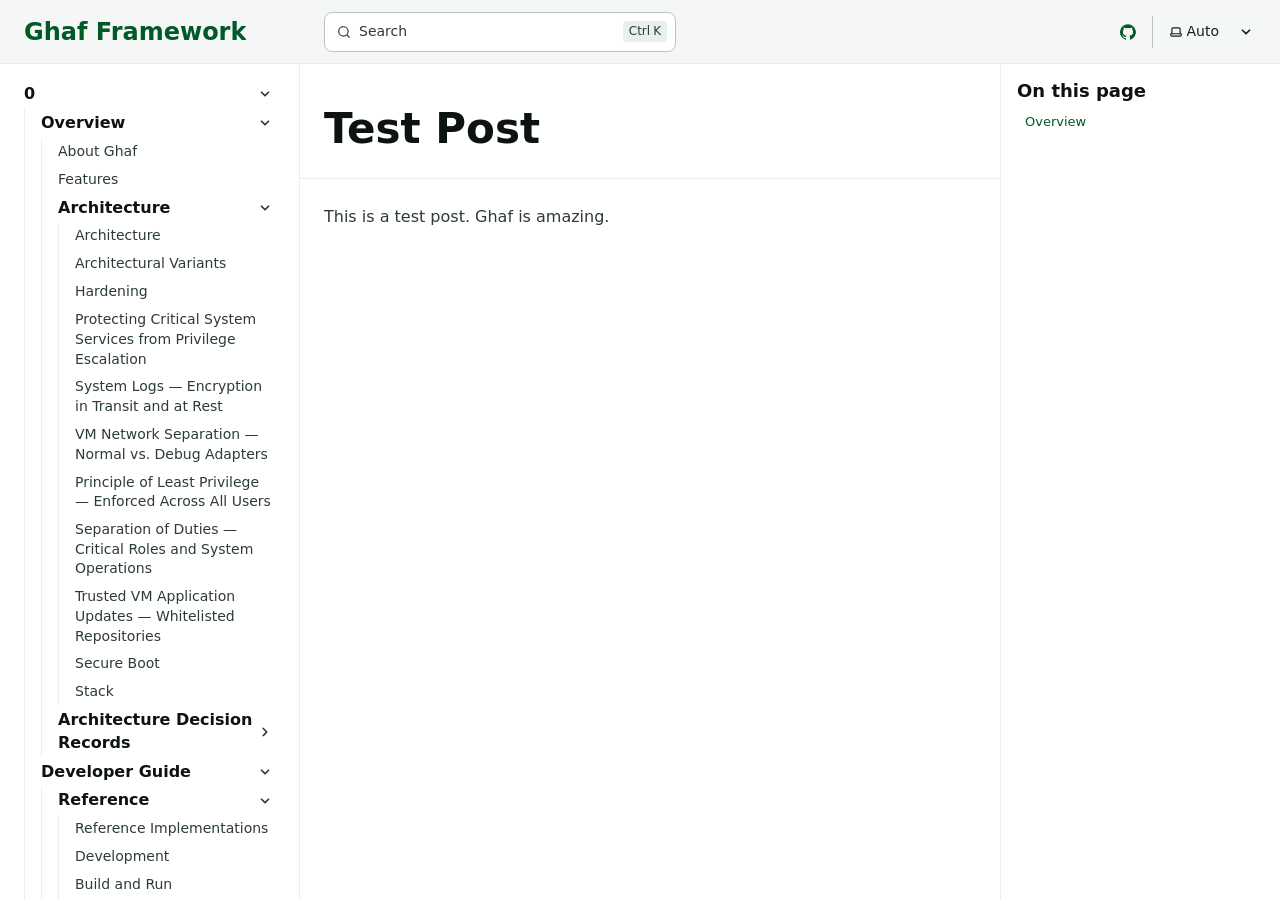
==== commit d89c70cd: "deploy: fa2d22044b14ddea6c3bc2a6e8ac7ed95786587b" ====
--- a/blog/stub-post/index.html
+++ b/blog/stub-post/index.html
@@ -1,4 +1,4 @@
-<!DOCTYPE html><html lang="en" dir="ltr" data-theme="dark" data-has-toc data-has-sidebar class="astro-bguv2lll"> <head><meta charset="utf-8"/><meta name="viewport" content="width=device-width, initial-scale=1"/><title>Test Post | Ghaf Framework</title><link rel="canonical" href="https://ghaf.tii.ae/blog/stub-post/"/><link rel="sitemap" href="/sitemap-index.xml"/><link rel="shortcut icon" href="/favicon.svg" type="image/svg+xml"/><meta name="generator" content="Astro v5.13.7"/><meta name="generator" content="Starlight v0.35.3"/><meta property="og:title" content="Test Post"/><meta property="og:type" content="article"/><meta property="og:url" content="https://ghaf.tii.ae/blog/stub-post/"/><meta property="og:locale" content="en"/><meta property="og:description"/><meta property="og:site_name" content="Ghaf Framework"/><meta name="twitter:card" content="summary_large_image"/><script>
+<!DOCTYPE html><html lang="en" dir="ltr" data-theme="dark" data-has-toc data-has-sidebar class="astro-bguv2lll"> <head><meta charset="utf-8"/><meta name="viewport" content="width=device-width, initial-scale=1"/><title>Test Post | Ghaf Framework</title><link rel="canonical" href="https://ghaf.tii.ae/blog/stub-post/"/><link rel="sitemap" href="/sitemap-index.xml"/><link rel="shortcut icon" href="/favicon.svg" type="image/svg+xml"/><meta name="generator" content="Astro v5.14.1"/><meta name="generator" content="Starlight v0.36.0"/><meta property="og:title" content="Test Post"/><meta property="og:type" content="article"/><meta property="og:url" content="https://ghaf.tii.ae/blog/stub-post/"/><meta property="og:locale" content="en"/><meta property="og:description"/><meta property="og:site_name" content="Ghaf Framework"/><meta name="twitter:card" content="summary_large_image"/><script>
 	window.StarlightThemeProvider = (() => {
 		const storedTheme =
 			typeof localStorage !== 'undefined' && localStorage.getItem('starlight-theme');
@@ -24,12 +24,12 @@
 			},
 		};
 	})();
-</script><template id="theme-icons"><svg aria-hidden="true" class="light astro-c6vsoqas" width="16" height="16" viewBox="0 0 24 24" fill="currentColor" style="--sl-icon-size: 1em;"><path d="M5 12a1 1 0 0 0-1-1H3a1 1 0 0 0 0 2h1a1 1 0 0 0 1-1Zm.64 5-.71.71a1 1 0 0 0 0 1.41 1 1 0 0 0 1.41 0l.71-.71A1 1 0 0 0 5.64 17ZM12 5a1 1 0 0 0 1-1V3a1 1 0 0 0-2 0v1a1 1 0 0 0 1 1Zm5.66 2.34a1 1 0 0 0 .7-.29l.71-.71a1 1 0 1 0-1.41-1.41l-.66.71a1 1 0 0 0 0 1.41 1 1 0 0 0 .66.29Zm-12-.29a1 1 0 0 0 1.41 0 1 1 0 0 0 0-1.41l-.71-.71a1.004 1.004 0 1 0-1.43 1.41l.73.71ZM21 11h-1a1 1 0 0 0 0 2h1a1 1 0 0 0 0-2Zm-2.64 6A1 1 0 0 0 17 18.36l.71.71a1 1 0 0 0 1.41 0 1 1 0 0 0 0-1.41l-.76-.66ZM12 6.5a5.5 5.5 0 1 0 5.5 5.5A5.51 5.51 0 0 0 12 6.5Zm0 9a3.5 3.5 0 1 1 0-7 3.5 3.5 0 0 1 0 7Zm0 3.5a1 1 0 0 0-1 1v1a1 1 0 0 0 2 0v-1a1 1 0 0 0-1-1Z"/></svg><svg aria-hidden="true" class="dark astro-c6vsoqas" width="16" height="16" viewBox="0 0 24 24" fill="currentColor" style="--sl-icon-size: 1em;"><path d="M21.64 13a1 1 0 0 0-1.05-.14 8.049 8.049 0 0 1-3.37.73 8.15 8.15 0 0 1-8.14-8.1 8.59 8.59 0 0 1 .25-2A1 1 0 0 0 8 2.36a10.14 10.14 0 1 0 14 11.69 1 1 0 0 0-.36-1.05Zm-9.5 6.69A8.14 8.14 0 0 1 7.08 5.22v.27a10.15 10.15 0 0 0 10.14 10.14 9.784 9.784 0 0 0 2.1-.22 8.11 8.11 0 0 1-7.18 4.32v-.04Z"/></svg><svg aria-hidden="true" class="auto astro-c6vsoqas" width="16" height="16" viewBox="0 0 24 24" fill="currentColor" style="--sl-icon-size: 1em;"><path d="M21 14h-1V7a3 3 0 0 0-3-3H7a3 3 0 0 0-3 3v7H3a1 1 0 0 0-1 1v2a3 3 0 0 0 3 3h14a3 3 0 0 0 3-3v-2a1 1 0 0 0-1-1ZM6 7a1 1 0 0 1 1-1h10a1 1 0 0 1 1 1v7H6V7Zm14 10a1 1 0 0 1-1 1H5a1 1 0 0 1-1-1v-1h16v1Z"/></svg></template><link rel="stylesheet" href="/_astro/print.DNXP8c50.css" media="print"><link rel="stylesheet" href="/_astro/index.C6tdBWwG.css">
+</script><template id="theme-icons"><svg aria-hidden="true" class="light astro-c6vsoqas" width="16" height="16" viewBox="0 0 24 24" fill="currentColor" style="--sl-icon-size: 1em;"><path d="M5 12a1 1 0 0 0-1-1H3a1 1 0 0 0 0 2h1a1 1 0 0 0 1-1Zm.64 5-.71.71a1 1 0 0 0 0 1.41 1 1 0 0 0 1.41 0l.71-.71A1 1 0 0 0 5.64 17ZM12 5a1 1 0 0 0 1-1V3a1 1 0 0 0-2 0v1a1 1 0 0 0 1 1Zm5.66 2.34a1 1 0 0 0 .7-.29l.71-.71a1 1 0 1 0-1.41-1.41l-.66.71a1 1 0 0 0 0 1.41 1 1 0 0 0 .66.29Zm-12-.29a1 1 0 0 0 1.41 0 1 1 0 0 0 0-1.41l-.71-.71a1.004 1.004 0 1 0-1.43 1.41l.73.71ZM21 11h-1a1 1 0 0 0 0 2h1a1 1 0 0 0 0-2Zm-2.64 6A1 1 0 0 0 17 18.36l.71.71a1 1 0 0 0 1.41 0 1 1 0 0 0 0-1.41l-.76-.66ZM12 6.5a5.5 5.5 0 1 0 5.5 5.5A5.51 5.51 0 0 0 12 6.5Zm0 9a3.5 3.5 0 1 1 0-7 3.5 3.5 0 0 1 0 7Zm0 3.5a1 1 0 0 0-1 1v1a1 1 0 0 0 2 0v-1a1 1 0 0 0-1-1Z"/></svg><svg aria-hidden="true" class="dark astro-c6vsoqas" width="16" height="16" viewBox="0 0 24 24" fill="currentColor" style="--sl-icon-size: 1em;"><path d="M21.64 13a1 1 0 0 0-1.05-.14 8.049 8.049 0 0 1-3.37.73 8.15 8.15 0 0 1-8.14-8.1 8.59 8.59 0 0 1 .25-2A1 1 0 0 0 8 2.36a10.14 10.14 0 1 0 14 11.69 1 1 0 0 0-.36-1.05Zm-9.5 6.69A8.14 8.14 0 0 1 7.08 5.22v.27a10.15 10.15 0 0 0 10.14 10.14 9.784 9.784 0 0 0 2.1-.22 8.11 8.11 0 0 1-7.18 4.32v-.04Z"/></svg><svg aria-hidden="true" class="auto astro-c6vsoqas" width="16" height="16" viewBox="0 0 24 24" fill="currentColor" style="--sl-icon-size: 1em;"><path d="M21 14h-1V7a3 3 0 0 0-3-3H7a3 3 0 0 0-3 3v7H3a1 1 0 0 0-1 1v2a3 3 0 0 0 3 3h14a3 3 0 0 0 3-3v-2a1 1 0 0 0-1-1ZM6 7a1 1 0 0 1 1-1h10a1 1 0 0 1 1 1v7H6V7Zm14 10a1 1 0 0 1-1 1H5a1 1 0 0 1-1-1v-1h16v1Z"/></svg></template><link rel="stylesheet" href="/_astro/print.DNXP8c50.css" media="print"><link rel="stylesheet" href="/_astro/index.Dfd6n2kH.css">
 <style>@layer starlight.components{:root{--sl-badge-default-border: var(--sl-color-accent);--sl-badge-default-bg: var(--sl-color-accent-low);--sl-badge-default-text: #fff;--sl-badge-note-border: var(--sl-color-blue);--sl-badge-note-bg: var(--sl-color-blue-low);--sl-badge-note-text: #fff;--sl-badge-danger-border: var(--sl-color-red);--sl-badge-danger-bg: var(--sl-color-red-low);--sl-badge-danger-text: #fff;--sl-badge-success-border: var(--sl-color-green);--sl-badge-success-bg: var(--sl-color-green-low);--sl-badge-success-text: #fff;--sl-badge-caution-border: var(--sl-color-orange);--sl-badge-caution-bg: var(--sl-color-orange-low);--sl-badge-caution-text: #fff;--sl-badge-tip-border: var(--sl-color-purple);--sl-badge-tip-bg: var(--sl-color-purple-low);--sl-badge-tip-text: #fff}[data-theme=light]:root{--sl-badge-default-bg: var(--sl-color-accent-high);--sl-badge-note-bg: var(--sl-color-blue-high);--sl-badge-danger-bg: var(--sl-color-red-high);--sl-badge-success-bg: var(--sl-color-green-high);--sl-badge-caution-bg: var(--sl-color-orange-high);--sl-badge-tip-bg: var(--sl-color-purple-high)}.sl-badge:where(.astro-avdet4wd){display:inline-block;border:1px solid var(--sl-color-border-badge);border-radius:.25rem;font-family:var(--sl-font-system-mono);line-height:normal;color:var(--sl-color-text-badge);background-color:var(--sl-color-bg-badge);overflow-wrap:anywhere}.sidebar-content .sl-badge:where(.astro-avdet4wd){line-height:1;font-size:var(--sl-text-xs);padding:.125rem .375rem}.sidebar-content a[aria-current=page]>.sl-badge:where(.astro-avdet4wd){--sl-color-bg-badge: transparent;--sl-color-border-badge: currentColor;color:inherit}.default:where(.astro-avdet4wd){--sl-color-bg-badge: var(--sl-badge-default-bg);--sl-color-border-badge: var(--sl-badge-default-border);--sl-color-text-badge: var(--sl-badge-default-text)}.note:where(.astro-avdet4wd){--sl-color-bg-badge: var(--sl-badge-note-bg);--sl-color-border-badge: var(--sl-badge-note-border);--sl-color-text-badge: var(--sl-badge-note-text)}.danger:where(.astro-avdet4wd){--sl-color-bg-badge: var(--sl-badge-danger-bg);--sl-color-border-badge: var(--sl-badge-danger-border);--sl-color-text-badge: var(--sl-badge-danger-text)}.success:where(.astro-avdet4wd){--sl-color-bg-badge: var(--sl-badge-success-bg);--sl-color-border-badge: var(--sl-badge-success-border);--sl-color-text-badge: var(--sl-badge-success-text)}.tip:where(.astro-avdet4wd){--sl-color-bg-badge: var(--sl-badge-tip-bg);--sl-color-border-badge: var(--sl-badge-tip-border);--sl-color-text-badge: var(--sl-badge-tip-text)}.caution:where(.astro-avdet4wd){--sl-color-bg-badge: var(--sl-badge-caution-bg);--sl-color-border-badge: var(--sl-badge-caution-border);--sl-color-text-badge: var(--sl-badge-caution-text)}.small:where(.astro-avdet4wd){font-size:var(--sl-text-xs);padding:.125rem .25rem}.medium:where(.astro-avdet4wd){font-size:var(--sl-text-sm);padding:.175rem .35rem}.large:where(.astro-avdet4wd){font-size:var(--sl-text-base);padding:.225rem .45rem}.sl-markdown-content :is(h1,h2,h3,h4,h5,h6) .sl-badge:where(.astro-avdet4wd){vertical-align:middle}}
 @layer starlight.components{.card-grid:where(.astro-zntqmydn){display:grid;grid-template-columns:100%;gap:1rem}.card-grid:where(.astro-zntqmydn)>*{margin-top:0!important}@media (min-width: 50rem){.card-grid:where(.astro-zntqmydn){grid-template-columns:1fr 1fr;gap:1.5rem}.stagger:where(.astro-zntqmydn){--stagger-height: 5rem;padding-bottom:var(--stagger-height)}.stagger:where(.astro-zntqmydn)>*:nth-child(2n){transform:translateY(var(--stagger-height))}}}
 @layer starlight.components{.card:where(.astro-v5tidmuc){--sl-card-border: var(--sl-color-purple);--sl-card-bg: var(--sl-color-purple-low);border:1px solid var(--sl-color-gray-5);background-color:var(--sl-color-black);padding:clamp(1rem,calc(.125rem + 3vw),2.5rem);flex-direction:column;gap:clamp(.5rem,calc(.125rem + 1vw),1rem)}.card:where(.astro-v5tidmuc):nth-child(4n+1){--sl-card-border: var(--sl-color-orange);--sl-card-bg: var(--sl-color-orange-low)}.card:where(.astro-v5tidmuc):nth-child(4n+3){--sl-card-border: var(--sl-color-green);--sl-card-bg: var(--sl-color-green-low)}.card:where(.astro-v5tidmuc):nth-child(4n+4){--sl-card-border: var(--sl-color-red);--sl-card-bg: var(--sl-color-red-low)}.card:where(.astro-v5tidmuc):nth-child(4n+5){--sl-card-border: var(--sl-color-blue);--sl-card-bg: var(--sl-color-blue-low)}.title:where(.astro-v5tidmuc){font-weight:600;font-size:var(--sl-text-h4);color:var(--sl-color-white);line-height:var(--sl-line-height-headings);gap:1rem;align-items:center}.card:where(.astro-v5tidmuc) .icon:where(.astro-v5tidmuc){border:1px solid var(--sl-card-border);background-color:var(--sl-card-bg);padding:.2em;border-radius:.25rem;flex-shrink:0}.card:where(.astro-v5tidmuc) .body:where(.astro-v5tidmuc){margin:0;font-size:clamp(var(--sl-text-sm),calc(.5rem + 1vw),var(--sl-text-body))}}
 @layer starlight.components{svg:where(.astro-c6vsoqas){color:var(--sl-icon-color);font-size:var(--sl-icon-size, 1em);width:1em;height:1em}}
-@layer starlight.components{starlight-tabs:where(.astro-esqgolmp){display:block}.tablist-wrapper:where(.astro-esqgolmp){overflow-x:auto}:where(.astro-esqgolmp)[role=tablist]{display:flex;list-style:none;border-bottom:2px solid var(--sl-color-gray-5);padding:0}.tab:where(.astro-esqgolmp){margin-bottom:-2px}.tab:where(.astro-esqgolmp)>:where(.astro-esqgolmp)[role=tab]{display:flex;align-items:center;gap:.5rem;padding:0 1.25rem;text-decoration:none;border-bottom:2px solid var(--sl-color-gray-5);color:var(--sl-color-gray-3);outline-offset:var(--sl-outline-offset-inside);overflow-wrap:initial}.tab:where(.astro-esqgolmp) :where(.astro-esqgolmp)[role=tab][aria-selected=true]{color:var(--sl-color-white);border-color:var(--sl-color-text-accent);font-weight:600}.tablist-wrapper:where(.astro-esqgolmp)~[role=tabpanel]{margin-top:1rem}}
+@layer starlight.components{starlight-tabs:where(.astro-esqgolmp){display:block}.tablist-wrapper:where(.astro-esqgolmp){overflow-x:auto}:where(.astro-esqgolmp)[role=tablist]{display:flex;list-style:none;border-bottom:2px solid var(--sl-color-gray-5);padding:0}.tab:where(.astro-esqgolmp){display:flex;margin-bottom:-2px}.tab:where(.astro-esqgolmp)>:where(.astro-esqgolmp)[role=tab]{display:flex;align-items:center;gap:.5rem;line-height:var(--sl-line-height-headings);padding:.275rem 1.25rem;text-decoration:none;border-bottom:2px solid var(--sl-color-gray-5);color:var(--sl-color-gray-3);outline-offset:var(--sl-outline-offset-inside);overflow-wrap:initial}.tab:where(.astro-esqgolmp) :where(.astro-esqgolmp)[role=tab][aria-selected=true]{color:var(--sl-color-white);border-color:var(--sl-color-text-accent);font-weight:600}.tablist-wrapper:where(.astro-esqgolmp)~[role=tabpanel]{margin-top:1rem}}
 @layer starlight.components{.sl-steps{--bullet-size: calc(var(--sl-line-height) * 1rem);--bullet-margin: .375rem;list-style:none;counter-reset:steps-counter var(--sl-steps-start, 0);padding-inline-start:0}.sl-steps>li{counter-increment:steps-counter;position:relative;padding-inline-start:calc(var(--bullet-size) + 1rem);padding-bottom:1px;min-height:calc(var(--bullet-size) + var(--bullet-margin))}.sl-steps>li+li{margin-top:0}.sl-steps>li:before{content:counter(steps-counter);position:absolute;top:0;inset-inline-start:0;width:var(--bullet-size);height:var(--bullet-size);line-height:var(--bullet-size);font-size:var(--sl-text-xs);font-weight:600;text-align:center;color:var(--sl-color-white);background-color:var(--sl-color-gray-6);border-radius:99rem;box-shadow:inset 0 0 0 1px var(--sl-color-gray-5)}.sl-steps>li:after{--guide-width: 1px;content:"";position:absolute;top:calc(var(--bullet-size) + var(--bullet-margin));bottom:var(--bullet-margin);inset-inline-start:calc((var(--bullet-size) - var(--guide-width)) / 2);width:var(--guide-width);background-color:var(--sl-color-hairline-light)}}@layer starlight.content{.sl-steps>li>:first-child{--lh: calc(1em * var(--sl-line-height));--shift-y: calc(.5 * (var(--bullet-size) - var(--lh)));transform:translateY(var(--shift-y));margin-bottom:var(--shift-y)}.sl-steps>li>:first-child:where(h1,h2,h3,h4,h5,h6){--lh: calc(1em * var(--sl-line-height-headings))}@supports (--prop: 1lh){.sl-steps>li>:first-child{--lh: 1lh}}}
 @layer starlight.components{starlight-file-tree:where(.astro-p67cqifm){--x-space: 1.5rem;--y-space: .125rem;--y-pad: 0;display:block;border:1px solid var(--sl-color-gray-5);padding:1rem;background-color:var(--sl-color-gray-6);font-size:var(--sl-text-xs);font-family:var(--__sl-font-mono);overflow-x:auto}starlight-file-tree:where(.astro-p67cqifm) .directory>details{border:0;padding:0;padding-inline-start:var(--x-space);background:transparent}starlight-file-tree:where(.astro-p67cqifm) .directory>details>summary{margin-inline-start:calc(-1 * var(--x-space));border:0;padding:var(--y-pad) .625rem;font-weight:400;color:var(--sl-color-white);max-width:100%}starlight-file-tree:where(.astro-p67cqifm) .directory>details>summary::marker,starlight-file-tree:where(.astro-p67cqifm) .directory>details>summary::-webkit-details-marker{color:var(--sl-color-gray-3)}starlight-file-tree:where(.astro-p67cqifm) .directory>details>summary:hover,starlight-file-tree:where(.astro-p67cqifm) .directory>details>summary:hover .tree-icon{cursor:pointer;color:var(--sl-color-text-accent);fill:currentColor}starlight-file-tree:where(.astro-p67cqifm) .directory>details>summary:hover~ul{border-color:var(--sl-color-gray-4)}starlight-file-tree:where(.astro-p67cqifm) .directory>details>summary:hover .highlight .tree-icon{color:var(--sl-color-text-invert);fill:currentColor}starlight-file-tree:where(.astro-p67cqifm) ul{margin-inline-start:.5rem;border-inline-start:1px solid var(--sl-color-gray-5);padding:0;padding-inline-start:.125rem;list-style:none}starlight-file-tree:where(.astro-p67cqifm)>ul{margin:0;border:0;padding:0}starlight-file-tree:where(.astro-p67cqifm) li{margin:var(--y-space) 0;padding:var(--y-pad) 0}starlight-file-tree:where(.astro-p67cqifm) .file{margin-inline-start:calc(var(--x-space) - .125rem);color:var(--sl-color-white)}starlight-file-tree:where(.astro-p67cqifm) .tree-entry{display:inline-flex;align-items:flex-start;flex-wrap:wrap;max-width:calc(100% - 1rem)}@media (min-width: 30em){starlight-file-tree:where(.astro-p67cqifm) .tree-entry{flex-wrap:nowrap}}starlight-file-tree:where(.astro-p67cqifm) .tree-entry>:first-child{flex-shrink:0}starlight-file-tree:where(.astro-p67cqifm) .empty{color:var(--sl-color-gray-3);padding-inline-start:.375rem}starlight-file-tree:where(.astro-p67cqifm) .comment{color:var(--sl-color-gray-3);padding-inline-start:1.625rem;max-width:24rem;min-width:12rem}starlight-file-tree:where(.astro-p67cqifm) .highlight{display:inline-block;border-radius:.25rem;padding-inline-end:.5rem;color:var(--sl-color-text-invert);background-color:var(--sl-color-text-accent)}starlight-file-tree:where(.astro-p67cqifm) svg{display:inline;fill:var(--sl-color-gray-3);vertical-align:middle;margin-inline:.25rem .375rem;width:.875rem;height:.875rem}starlight-file-tree:where(.astro-p67cqifm) .highlight svg.tree-icon{fill:currentColor}}
 @layer starlight.components{.sl-link-button:where(.astro-xwgiixxa){align-items:center;border:1px solid transparent;border-radius:999rem;display:inline-flex;font-size:var(--sl-text-sm);gap:.5em;line-height:1.1875;outline-offset:.25rem;padding:.4375rem 1.125rem;text-decoration:none}.sl-link-button:where(.astro-xwgiixxa).primary{background:var(--sl-color-text-accent);border-color:var(--sl-color-text-accent);color:var(--sl-color-black)}.sl-link-button:where(.astro-xwgiixxa).primary:hover{color:var(--sl-color-black)}.sl-link-button:where(.astro-xwgiixxa).secondary{border-color:inherit;color:var(--sl-color-white)}.sl-link-button:where(.astro-xwgiixxa).minimal{color:var(--sl-color-white);padding-inline:0}.sl-link-button:where(.astro-xwgiixxa) svg{flex-shrink:0}@media (min-width: 50rem){.sl-link-button:where(.astro-xwgiixxa){font-size:var(--sl-text-base);padding:.9375rem 1.25rem}}.sl-markdown-content .sl-link-button:where(.astro-xwgiixxa){margin-inline-end:1rem}.sl-markdown-content .sl-link-button:where(.astro-xwgiixxa):not(:where(p *)){margin-block:1rem}}
@@ -47,7 +47,7 @@
 	})();
 </script> <script type="module" src="/_astro/Search.astro_astro_type_script_index_0_lang.cjYDvRdi.js"></script>   </div> <div class="sl-hidden md:sl-flex print:hidden right-group astro-kmkmnagf"> <div class="sl-flex social-icons astro-kmkmnagf"> <a href="https://github.com/tiiuae/ghaf" rel="me" class="sl-flex astro-wy4te6ga"><span class="sr-only astro-wy4te6ga">GitHub</span><svg aria-hidden="true" class="astro-wy4te6ga astro-c6vsoqas" width="16" height="16" viewBox="0 0 24 24" fill="currentColor" style="--sl-icon-size: 1em;"><path d="M12 .3a12 12 0 0 0-3.8 23.38c.6.12.83-.26.83-.57L9 21.07c-3.34.72-4.04-1.61-4.04-1.61-.55-1.39-1.34-1.76-1.34-1.76-1.08-.74.09-.73.09-.73 1.2.09 1.83 1.24 1.83 1.24 1.08 1.83 2.81 1.3 3.5 1 .1-.78.42-1.31.76-1.61-2.67-.3-5.47-1.33-5.47-5.93 0-1.31.47-2.38 1.24-3.22-.14-.3-.54-1.52.1-3.18 0 0 1-.32 3.3 1.23a11.5 11.5 0 0 1 6 0c2.28-1.55 3.29-1.23 3.29-1.23.64 1.66.24 2.88.12 3.18a4.65 4.65 0 0 1 1.23 3.22c0 4.61-2.8 5.63-5.48 5.92.42.36.81 1.1.81 2.22l-.01 3.29c0 .31.2.69.82.57A12 12 0 0 0 12 .3Z"/></svg></a> </div> <starlight-theme-select>  <label style="--sl-select-width: 6.25em" class="astro-4yphtoen"> <span class="sr-only astro-4yphtoen">Select theme</span> <svg aria-hidden="true" class="icon label-icon astro-4yphtoen astro-c6vsoqas" width="16" height="16" viewBox="0 0 24 24" fill="currentColor" style="--sl-icon-size: 1em;"><path d="M21 14h-1V7a3 3 0 0 0-3-3H7a3 3 0 0 0-3 3v7H3a1 1 0 0 0-1 1v2a3 3 0 0 0 3 3h14a3 3 0 0 0 3-3v-2a1 1 0 0 0-1-1ZM6 7a1 1 0 0 1 1-1h10a1 1 0 0 1 1 1v7H6V7Zm14 10a1 1 0 0 1-1 1H5a1 1 0 0 1-1-1v-1h16v1Z"/></svg> <select autocomplete="off" class="astro-4yphtoen"> <option value="dark" class="astro-4yphtoen">Dark</option><option value="light" class="astro-4yphtoen">Light</option><option value="auto" selected class="astro-4yphtoen">Auto</option> </select> <svg aria-hidden="true" class="icon caret astro-4yphtoen astro-c6vsoqas" width="16" height="16" viewBox="0 0 24 24" fill="currentColor" style="--sl-icon-size: 1em;"><path d="M17 9.17a1 1 0 0 0-1.41 0L12 12.71 8.46 9.17a1 1 0 1 0-1.41 1.42l4.24 4.24a1.002 1.002 0 0 0 1.42 0L17 10.59a1.002 1.002 0 0 0 0-1.42Z"/></svg> </label>  </starlight-theme-select>  <script>
 	StarlightThemeProvider.updatePickers();
-</script> <script type="module">const r="starlight-theme",o=e=>e==="auto"||e==="dark"||e==="light"?e:"auto",c=()=>o(typeof localStorage<"u"&&localStorage.getItem(r));function n(e){typeof localStorage<"u"&&localStorage.setItem(r,e==="light"||e==="dark"?e:"")}const l=()=>matchMedia("(prefers-color-scheme: light)").matches?"light":"dark";function t(e){StarlightThemeProvider.updatePickers(e),document.documentElement.dataset.theme=e==="auto"?l():e,n(e)}matchMedia("(prefers-color-scheme: light)").addEventListener("change",()=>{c()==="auto"&&t("auto")});class s extends HTMLElement{constructor(){super(),t(c()),this.querySelector("select")?.addEventListener("change",a=>{a.currentTarget instanceof HTMLSelectElement&&t(o(a.currentTarget.value))})}}customElements.define("starlight-theme-select",s);</script> <script type="module">class s extends HTMLElement{constructor(){super();const e=this.querySelector("select");e&&(e.addEventListener("change",t=>{t.currentTarget instanceof HTMLSelectElement&&(window.location.pathname=t.currentTarget.value)}),window.addEventListener("pageshow",t=>{if(!t.persisted)return;const n=e.querySelector("option[selected]")?.index;n!==e.selectedIndex&&(e.selectedIndex=n??0)}))}}customElements.define("starlight-lang-select",s);</script> </div> </div> </header> <nav class="sidebar print:hidden astro-vrdttmbt" aria-label="Main"> <starlight-menu-button class="print:hidden astro-jif73yzw"> <button aria-expanded="false" aria-label="Menu" aria-controls="starlight__sidebar" class="sl-flex md:sl-hidden astro-jif73yzw"> <svg aria-hidden="true" class="open-menu astro-jif73yzw astro-c6vsoqas" width="16" height="16" viewBox="0 0 24 24" fill="currentColor" style="--sl-icon-size: 1em;"><path d="M3 8h18a1 1 0 1 0 0-2H3a1 1 0 0 0 0 2Zm18 8H3a1 1 0 0 0 0 2h18a1 1 0 0 0 0-2Zm0-5H3a1 1 0 0 0 0 2h18a1 1 0 0 0 0-2Z"/></svg> <svg aria-hidden="true" class="close-menu astro-jif73yzw astro-c6vsoqas" width="16" height="16" viewBox="0 0 24 24" fill="currentColor" style="--sl-icon-size: 1em;"><path d="m13.41 12 6.3-6.29a1.004 1.004 0 1 0-1.42-1.42L12 10.59l-6.29-6.3a1.004 1.004 0 0 0-1.42 1.42l6.3 6.29-6.3 6.29a1 1 0 0 0 0 1.42.998.998 0 0 0 1.42 0l6.29-6.3 6.29 6.3a.999.999 0 0 0 1.42 0 1 1 0 0 0 0-1.42L13.41 12Z"/></svg> </button> </starlight-menu-button> <script type="module">class s extends HTMLElement{constructor(){super(),this.btn=this.querySelector("button"),this.btn.addEventListener("click",()=>this.toggleExpanded());const t=this.closest("nav");t&&t.addEventListener("keyup",e=>this.closeOnEscape(e))}setExpanded(t){this.setAttribute("aria-expanded",String(t)),document.body.toggleAttribute("data-mobile-menu-expanded",t)}toggleExpanded(){this.setExpanded(this.getAttribute("aria-expanded")!=="true")}closeOnEscape(t){t.code==="Escape"&&(this.setExpanded(!1),this.btn.focus())}}customElements.define("starlight-menu-button",s);</script>   <div id="starlight__sidebar" class="sidebar-pane astro-vrdttmbt"> <div class="sidebar-content sl-flex astro-vrdttmbt">  <sl-sidebar-state-persist data-hash="1mw7vrf" class="astro-kku4brbg"> <script aria-hidden="true">
+</script> <script type="module">const r="starlight-theme",o=e=>e==="auto"||e==="dark"||e==="light"?e:"auto",c=()=>o(typeof localStorage<"u"&&localStorage.getItem(r));function n(e){typeof localStorage<"u"&&localStorage.setItem(r,e==="light"||e==="dark"?e:"")}const l=()=>matchMedia("(prefers-color-scheme: light)").matches?"light":"dark";function t(e){StarlightThemeProvider.updatePickers(e),document.documentElement.dataset.theme=e==="auto"?l():e,n(e)}matchMedia("(prefers-color-scheme: light)").addEventListener("change",()=>{c()==="auto"&&t("auto")});class s extends HTMLElement{constructor(){super(),t(c()),this.querySelector("select")?.addEventListener("change",a=>{a.currentTarget instanceof HTMLSelectElement&&t(o(a.currentTarget.value))})}}customElements.define("starlight-theme-select",s);</script> <script type="module">class s extends HTMLElement{constructor(){super();const e=this.querySelector("select");e&&(e.addEventListener("change",t=>{t.currentTarget instanceof HTMLSelectElement&&(window.location.pathname=t.currentTarget.value)}),window.addEventListener("pageshow",t=>{if(!t.persisted)return;const n=e.querySelector("option[selected]")?.index;n!==e.selectedIndex&&(e.selectedIndex=n??0)}))}}customElements.define("starlight-lang-select",s);</script> </div> </div> </header> <nav class="sidebar print:hidden astro-vrdttmbt" aria-label="Main"> <starlight-menu-button class="print:hidden astro-jif73yzw"> <button aria-expanded="false" aria-label="Menu" aria-controls="starlight__sidebar" class="sl-flex md:sl-hidden astro-jif73yzw"> <svg aria-hidden="true" class="open-menu astro-jif73yzw astro-c6vsoqas" width="16" height="16" viewBox="0 0 24 24" fill="currentColor" style="--sl-icon-size: 1em;"><path d="M3 8h18a1 1 0 1 0 0-2H3a1 1 0 0 0 0 2Zm18 8H3a1 1 0 0 0 0 2h18a1 1 0 0 0 0-2Zm0-5H3a1 1 0 0 0 0 2h18a1 1 0 0 0 0-2Z"/></svg> <svg aria-hidden="true" class="close-menu astro-jif73yzw astro-c6vsoqas" width="16" height="16" viewBox="0 0 24 24" fill="currentColor" style="--sl-icon-size: 1em;"><path d="m13.41 12 6.3-6.29a1.004 1.004 0 1 0-1.42-1.42L12 10.59l-6.29-6.3a1.004 1.004 0 0 0-1.42 1.42l6.3 6.29-6.3 6.29a1 1 0 0 0 0 1.42.998.998 0 0 0 1.42 0l6.29-6.3 6.29 6.3a.999.999 0 0 0 1.42 0 1 1 0 0 0 0-1.42L13.41 12Z"/></svg> </button> </starlight-menu-button> <script type="module">class s extends HTMLElement{constructor(){super(),this.btn=this.querySelector("button"),this.btn.addEventListener("click",()=>this.toggleExpanded());const t=this.closest("nav");t&&t.addEventListener("keyup",e=>this.closeOnEscape(e))}setExpanded(t){this.setAttribute("aria-expanded",String(t)),document.body.toggleAttribute("data-mobile-menu-expanded",t)}toggleExpanded(){this.setExpanded(this.getAttribute("aria-expanded")!=="true")}closeOnEscape(t){t.code==="Escape"&&(this.setExpanded(!1),this.btn.focus())}}customElements.define("starlight-menu-button",s);</script>   <div id="starlight__sidebar" class="sidebar-pane astro-vrdttmbt"> <div class="sidebar-content sl-flex astro-vrdttmbt">  <sl-sidebar-state-persist data-hash="13ixl48" class="astro-kku4brbg"> <script aria-hidden="true">
 		(() => {
 			try {
 				if (!matchMedia('(min-width: 50em)').matches) return;
@@ -70,7 +70,7 @@
 				);
 			} catch {}
 		})();
-	</script>  <ul class="top-level astro-3ii7xxms"> <li class="astro-3ii7xxms"> <details open class="astro-3ii7xxms"> <sl-sidebar-restore data-index="0"></sl-sidebar-restore> <summary class="astro-3ii7xxms"> <span class="group-label astro-3ii7xxms"> <span class="large astro-3ii7xxms">0</span>  </span> <svg aria-hidden="true" class="caret astro-3ii7xxms astro-c6vsoqas" width="16" height="16" viewBox="0 0 24 24" fill="currentColor" style="--sl-icon-size: 1.25rem;"><path d="m14.83 11.29-4.24-4.24a1 1 0 1 0-1.42 1.41L12.71 12l-3.54 3.54a1 1 0 0 0 0 1.41 1 1 0 0 0 .71.29 1 1 0 0 0 .71-.29l4.24-4.24a1.002 1.002 0 0 0 0-1.42Z"/></svg> </summary> <ul class="astro-3ii7xxms"> <li class="astro-3ii7xxms"> <details open class="astro-3ii7xxms"> <sl-sidebar-restore data-index="1"></sl-sidebar-restore> <summary class="astro-3ii7xxms"> <span class="group-label astro-3ii7xxms"> <span class="large astro-3ii7xxms">Overview</span>  </span> <svg aria-hidden="true" class="caret astro-3ii7xxms astro-c6vsoqas" width="16" height="16" viewBox="0 0 24 24" fill="currentColor" style="--sl-icon-size: 1.25rem;"><path d="m14.83 11.29-4.24-4.24a1 1 0 1 0-1.42 1.41L12.71 12l-3.54 3.54a1 1 0 0 0 0 1.41 1 1 0 0 0 .71.29 1 1 0 0 0 .71-.29l4.24-4.24a1.002 1.002 0 0 0 0-1.42Z"/></svg> </summary> <ul class="astro-3ii7xxms"> <li class="astro-3ii7xxms"> <a href="/ghaf/overview/" aria-current="false" class="astro-3ii7xxms"> <span class="astro-3ii7xxms">About Ghaf</span>  </a> </li><li class="astro-3ii7xxms"> <a href="/ghaf/overview/features/" aria-current="false" class="astro-3ii7xxms"> <span class="astro-3ii7xxms">Features</span>  </a> </li><li class="astro-3ii7xxms"> <details open class="astro-3ii7xxms"> <sl-sidebar-restore data-index="2"></sl-sidebar-restore> <summary class="astro-3ii7xxms"> <span class="group-label astro-3ii7xxms"> <span class="large astro-3ii7xxms">Architecture</span>  </span> <svg aria-hidden="true" class="caret astro-3ii7xxms astro-c6vsoqas" width="16" height="16" viewBox="0 0 24 24" fill="currentColor" style="--sl-icon-size: 1.25rem;"><path d="m14.83 11.29-4.24-4.24a1 1 0 1 0-1.42 1.41L12.71 12l-3.54 3.54a1 1 0 0 0 0 1.41 1 1 0 0 0 .71.29 1 1 0 0 0 .71-.29l4.24-4.24a1.002 1.002 0 0 0 0-1.42Z"/></svg> </summary> <ul class="astro-3ii7xxms"> <li class="astro-3ii7xxms"> <a href="/ghaf/overview/arch/" aria-current="false" class="astro-3ii7xxms"> <span class="astro-3ii7xxms">Architecture</span>  </a> </li><li class="astro-3ii7xxms"> <a href="/ghaf/overview/arch/variants/" aria-current="false" class="astro-3ii7xxms"> <span class="astro-3ii7xxms">Architectural Variants</span>  </a> </li><li class="astro-3ii7xxms"> <a href="/ghaf/overview/arch/hardening/" aria-current="false" class="astro-3ii7xxms"> <span class="astro-3ii7xxms">Hardening</span>  </a> </li><li class="astro-3ii7xxms"> <a href="/ghaf/overview/arch/secureboot/" aria-current="false" class="astro-3ii7xxms"> <span class="astro-3ii7xxms">Secure Boot</span>  </a> </li><li class="astro-3ii7xxms"> <a href="/ghaf/overview/arch/stack/" aria-current="false" class="astro-3ii7xxms"> <span class="astro-3ii7xxms">Stack</span>  </a> </li> </ul>  </details> </li><li class="astro-3ii7xxms"> <details class="astro-3ii7xxms"> <sl-sidebar-restore data-index="3"></sl-sidebar-restore> <summary class="astro-3ii7xxms"> <span class="group-label astro-3ii7xxms"> <span class="large astro-3ii7xxms">Architecture Decision Records</span>  </span> <svg aria-hidden="true" class="caret astro-3ii7xxms astro-c6vsoqas" width="16" height="16" viewBox="0 0 24 24" fill="currentColor" style="--sl-icon-size: 1.25rem;"><path d="m14.83 11.29-4.24-4.24a1 1 0 1 0-1.42 1.41L12.71 12l-3.54 3.54a1 1 0 0 0 0 1.41 1 1 0 0 0 .71.29 1 1 0 0 0 .71-.29l4.24-4.24a1.002 1.002 0 0 0 0-1.42Z"/></svg> </summary> <ul class="astro-3ii7xxms"> <li class="astro-3ii7xxms"> <a href="/ghaf/overview/arch/adr/" aria-current="false" class="astro-3ii7xxms"> <span class="astro-3ii7xxms">ADRs</span>  </a> </li><li class="astro-3ii7xxms"> <a href="/ghaf/overview/arch/adr/minimal-host/" aria-current="false" class="astro-3ii7xxms"> <span class="astro-3ii7xxms">Minimal Host</span> <span class="sl-badge caution small  astro-3ii7xxms astro-avdet4wd">Proposed</span> </a> </li><li class="astro-3ii7xxms"> <a href="/ghaf/overview/arch/adr/netvm/" aria-current="false" class="astro-3ii7xxms"> <span class="astro-3ii7xxms">Networking Virtual Machine</span> <span class="sl-badge caution small  astro-3ii7xxms astro-avdet4wd">Proposed</span> </a> </li><li class="astro-3ii7xxms"> <a href="/ghaf/overview/arch/adr/idsvm/" aria-current="false" class="astro-3ii7xxms"> <span class="astro-3ii7xxms">Intrusion Detection System Virtual Machine</span> <span class="sl-badge caution small  astro-3ii7xxms astro-avdet4wd">Proposed</span> </a> </li><li class="astro-3ii7xxms"> <a href="/ghaf/overview/arch/adr/platform-bus-passthrough-support/" aria-current="false" class="astro-3ii7xxms"> <span class="astro-3ii7xxms">rust-vmm—Bus Passthrough Support for Rust VMMs</span> <span class="sl-badge caution small  astro-3ii7xxms astro-avdet4wd">Proposed</span> </a> </li> </ul>  </details> </li> </ul>  </details> </li><li class="astro-3ii7xxms"> <details open class="astro-3ii7xxms"> <sl-sidebar-restore data-index="4"></sl-sidebar-restore> <summary class="astro-3ii7xxms"> <span class="group-label astro-3ii7xxms"> <span class="large astro-3ii7xxms">Developer Guide</span>  </span> <svg aria-hidden="true" class="caret astro-3ii7xxms astro-c6vsoqas" width="16" height="16" viewBox="0 0 24 24" fill="currentColor" style="--sl-icon-size: 1.25rem;"><path d="m14.83 11.29-4.24-4.24a1 1 0 1 0-1.42 1.41L12.71 12l-3.54 3.54a1 1 0 0 0 0 1.41 1 1 0 0 0 .71.29 1 1 0 0 0 .71-.29l4.24-4.24a1.002 1.002 0 0 0 0-1.42Z"/></svg> </summary> <ul class="astro-3ii7xxms"> <li class="astro-3ii7xxms"> <details open class="astro-3ii7xxms"> <sl-sidebar-restore data-index="5"></sl-sidebar-restore> <summary class="astro-3ii7xxms"> <span class="group-label astro-3ii7xxms"> <span class="large astro-3ii7xxms">Reference</span>  </span> <svg aria-hidden="true" class="caret astro-3ii7xxms astro-c6vsoqas" width="16" height="16" viewBox="0 0 24 24" fill="currentColor" style="--sl-icon-size: 1.25rem;"><path d="m14.83 11.29-4.24-4.24a1 1 0 1 0-1.42 1.41L12.71 12l-3.54 3.54a1 1 0 0 0 0 1.41 1 1 0 0 0 .71.29 1 1 0 0 0 .71-.29l4.24-4.24a1.002 1.002 0 0 0 0-1.42Z"/></svg> </summary> <ul class="astro-3ii7xxms"> <li class="astro-3ii7xxms"> <a href="/ghaf/dev/ref/" aria-current="false" class="astro-3ii7xxms"> <span class="astro-3ii7xxms">Reference Implementations</span>  </a> </li><li class="astro-3ii7xxms"> <a href="/ghaf/dev/ref/development/" aria-current="false" class="astro-3ii7xxms"> <span class="astro-3ii7xxms">Development</span>  </a> </li><li class="astro-3ii7xxms"> <a href="/ghaf/dev/ref/build_and_run/" aria-current="false" class="astro-3ii7xxms"> <span class="astro-3ii7xxms">Build and Run</span>  </a> </li><li class="astro-3ii7xxms"> <a href="/ghaf/dev/ref/remote_build_setup/" aria-current="false" class="astro-3ii7xxms"> <span class="astro-3ii7xxms">Running Remote Build on NixOS</span>  </a> </li><li class="astro-3ii7xxms"> <a href="/ghaf/dev/ref/installer/" aria-current="false" class="astro-3ii7xxms"> <span class="astro-3ii7xxms">Installer</span>  </a> </li><li class="astro-3ii7xxms"> <a href="/ghaf/dev/ref/cross_compilation/" aria-current="false" class="astro-3ii7xxms"> <span class="astro-3ii7xxms">Cross Compilation</span>  </a> </li><li class="astro-3ii7xxms"> <a href="/ghaf/dev/ref/creating_appvm/" aria-current="false" class="astro-3ii7xxms"> <span class="astro-3ii7xxms">Creating an Application VM</span>  </a> </li><li class="astro-3ii7xxms"> <a href="/ghaf/dev/ref/hw-config/" aria-current="false" class="astro-3ii7xxms"> <span class="astro-3ii7xxms">Hardware Configuration</span>  </a> </li><li class="astro-3ii7xxms"> <a href="/ghaf/dev/ref/profiles-config/" aria-current="false" class="astro-3ii7xxms"> <span class="astro-3ii7xxms">Profiles Configuration</span>  </a> </li><li class="astro-3ii7xxms"> <a href="/ghaf/dev/ref/labwc/" aria-current="false" class="astro-3ii7xxms"> <span class="astro-3ii7xxms">labwc Desktop Environment</span>  </a> </li><li class="astro-3ii7xxms"> <a href="/ghaf/dev/ref/cosmic/" aria-current="false" class="astro-3ii7xxms"> <span class="astro-3ii7xxms">COSMIC Desktop Environment</span>  </a> </li><li class="astro-3ii7xxms"> <a href="/ghaf/dev/ref/idsvm-development/" aria-current="false" class="astro-3ii7xxms"> <span class="astro-3ii7xxms">IDS VM Further Development</span>  </a> </li><li class="astro-3ii7xxms"> <a href="/ghaf/dev/ref/systemd-service-config/" aria-current="false" class="astro-3ii7xxms"> <span class="astro-3ii7xxms">systemd Service Hardening</span>  </a> </li> </ul>  </details> </li><li class="astro-3ii7xxms"> <details open class="astro-3ii7xxms"> <sl-sidebar-restore data-index="6"></sl-sidebar-restore> <summary class="astro-3ii7xxms"> <span class="group-label astro-3ii7xxms"> <span class="large astro-3ii7xxms">Troubleshooting</span>  </span> <svg aria-hidden="true" class="caret astro-3ii7xxms astro-c6vsoqas" width="16" height="16" viewBox="0 0 24 24" fill="currentColor" style="--sl-icon-size: 1.25rem;"><path d="m14.83 11.29-4.24-4.24a1 1 0 1 0-1.42 1.41L12.71 12l-3.54 3.54a1 1 0 0 0 0 1.41 1 1 0 0 0 .71.29 1 1 0 0 0 .71-.29l4.24-4.24a1.002 1.002 0 0 0 0-1.42Z"/></svg> </summary> <ul class="astro-3ii7xxms"> <li class="astro-3ii7xxms"> <a href="/ghaf/dev/troubleshooting/" aria-current="false" class="astro-3ii7xxms"> <span class="astro-3ii7xxms">Troubleshooting</span>  </a> </li><li class="astro-3ii7xxms"> <a href="/ghaf/dev/troubleshooting/systemd/system-log/" aria-current="false" class="astro-3ii7xxms"> <span class="astro-3ii7xxms">Analyzing System Log</span>  </a> </li><li class="astro-3ii7xxms"> <a href="/ghaf/dev/troubleshooting/systemd/systemctl/" aria-current="false" class="astro-3ii7xxms"> <span class="astro-3ii7xxms">Debugging systemd Using systemctl</span>  </a> </li><li class="astro-3ii7xxms"> <a href="/ghaf/dev/troubleshooting/systemd/systemd-analyzer/" aria-current="false" class="astro-3ii7xxms"> <span class="astro-3ii7xxms">Inspecting Services with systemd-analyze</span>  </a> </li><li class="astro-3ii7xxms"> <a href="/ghaf/dev/troubleshooting/systemd/strace/" aria-current="false" class="astro-3ii7xxms"> <span class="astro-3ii7xxms">Using strace for Debugging Initialization Sequence</span>  </a> </li><li class="astro-3ii7xxms"> <a href="/ghaf/dev/troubleshooting/systemd/early-shell/" aria-current="false" class="astro-3ii7xxms"> <span class="astro-3ii7xxms">Early Shell</span>  </a> </li> </ul>  </details> </li><li class="astro-3ii7xxms"> <details open class="astro-3ii7xxms"> <sl-sidebar-restore data-index="7"></sl-sidebar-restore> <summary class="astro-3ii7xxms"> <span class="group-label astro-3ii7xxms"> <span class="large astro-3ii7xxms">Ghaf as a Library</span>  </span> <svg aria-hidden="true" class="caret astro-3ii7xxms astro-c6vsoqas" width="16" height="16" viewBox="0 0 24 24" fill="currentColor" style="--sl-icon-size: 1.25rem;"><path d="m14.83 11.29-4.24-4.24a1 1 0 1 0-1.42 1.41L12.71 12l-3.54 3.54a1 1 0 0 0 0 1.41 1 1 0 0 0 .71.29 1 1 0 0 0 .71-.29l4.24-4.24a1.002 1.002 0 0 0 0-1.42Z"/></svg> </summary> <ul class="astro-3ii7xxms"> <li class="astro-3ii7xxms"> <a href="/ghaf/dev/library/" aria-current="false" class="astro-3ii7xxms"> <span class="astro-3ii7xxms">Ghaf Templates</span>  </a> </li><li class="astro-3ii7xxms"> <a href="/ghaf/dev/library/example_project/" aria-current="false" class="astro-3ii7xxms"> <span class="astro-3ii7xxms">Example Project</span>  </a> </li><li class="astro-3ii7xxms"> <a href="/ghaf/dev/library/modules_options/" aria-current="false" class="astro-3ii7xxms"> <span class="astro-3ii7xxms">Modules Options</span>  </a> </li> </ul>  </details> </li><li class="astro-3ii7xxms"> <details open class="astro-3ii7xxms"> <sl-sidebar-restore data-index="8"></sl-sidebar-restore> <summary class="astro-3ii7xxms"> <span class="group-label astro-3ii7xxms"> <span class="large astro-3ii7xxms">Technologies</span>  </span> <svg aria-hidden="true" class="caret astro-3ii7xxms astro-c6vsoqas" width="16" height="16" viewBox="0 0 24 24" fill="currentColor" style="--sl-icon-size: 1.25rem;"><path d="m14.83 11.29-4.24-4.24a1 1 0 1 0-1.42 1.41L12.71 12l-3.54 3.54a1 1 0 0 0 0 1.41 1 1 0 0 0 .71.29 1 1 0 0 0 .71-.29l4.24-4.24a1.002 1.002 0 0 0 0-1.42Z"/></svg> </summary> <ul class="astro-3ii7xxms"> <li class="astro-3ii7xxms"> <a href="/ghaf/dev/technologies/" aria-current="false" class="astro-3ii7xxms"> <span class="astro-3ii7xxms">Technologies</span>  </a> </li><li class="astro-3ii7xxms"> <a href="/ghaf/dev/technologies/compartment/" aria-current="false" class="astro-3ii7xxms"> <span class="astro-3ii7xxms">Compartmentalization</span>  </a> </li><li class="astro-3ii7xxms"> <details open class="astro-3ii7xxms"> <sl-sidebar-restore data-index="9"></sl-sidebar-restore> <summary class="astro-3ii7xxms"> <span class="group-label astro-3ii7xxms"> <span class="large astro-3ii7xxms">Passthrough</span>  </span> <svg aria-hidden="true" class="caret astro-3ii7xxms astro-c6vsoqas" width="16" height="16" viewBox="0 0 24 24" fill="currentColor" style="--sl-icon-size: 1.25rem;"><path d="m14.83 11.29-4.24-4.24a1 1 0 1 0-1.42 1.41L12.71 12l-3.54 3.54a1 1 0 0 0 0 1.41 1 1 0 0 0 .71.29 1 1 0 0 0 .71-.29l4.24-4.24a1.002 1.002 0 0 0 0-1.42Z"/></svg> </summary> <ul class="astro-3ii7xxms"> <li class="astro-3ii7xxms"> <a href="/ghaf/dev/technologies/passthrough/" aria-current="false" class="astro-3ii7xxms"> <span class="astro-3ii7xxms">Devices Passthrough</span>  </a> </li><li class="astro-3ii7xxms"> <a href="/ghaf/dev/technologies/vfio/" aria-current="false" class="astro-3ii7xxms"> <span class="astro-3ii7xxms">Binding Devices to VFIO Driver to Allow Passthrough</span>  </a> </li><li class="astro-3ii7xxms"> <a href="/ghaf/dev/technologies/device_tree_overlays_pt/" aria-current="false" class="astro-3ii7xxms"> <span class="astro-3ii7xxms">Device Tree Overlays for Passthrough</span>  </a> </li><li class="astro-3ii7xxms"> <details class="astro-3ii7xxms"> <sl-sidebar-restore data-index="10"></sl-sidebar-restore> <summary class="astro-3ii7xxms"> <span class="group-label astro-3ii7xxms"> <span class="large astro-3ii7xxms">NVIDIA Jetson AGX Orin</span>  </span> <svg aria-hidden="true" class="caret astro-3ii7xxms astro-c6vsoqas" width="16" height="16" viewBox="0 0 24 24" fill="currentColor" style="--sl-icon-size: 1.25rem;"><path d="m14.83 11.29-4.24-4.24a1 1 0 1 0-1.42 1.41L12.71 12l-3.54 3.54a1 1 0 0 0 0 1.41 1 1 0 0 0 .71.29 1 1 0 0 0 .71-.29l4.24-4.24a1.002 1.002 0 0 0 0-1.42Z"/></svg> </summary> <ul class="astro-3ii7xxms"> <li class="astro-3ii7xxms"> <a href="/ghaf/dev/technologies/nvidia_agx_pt_uart/" aria-current="false" class="astro-3ii7xxms"> <span class="astro-3ii7xxms">UART Passthrough</span>  </a> </li><li class="astro-3ii7xxms"> <a href="/ghaf/dev/technologies/nvidia_agx_pt_pcie/" aria-current="false" class="astro-3ii7xxms"> <span class="astro-3ii7xxms">PCIe Passthrough</span>  </a> </li><li class="astro-3ii7xxms"> <a href="/ghaf/dev/technologies/nvidia_uarti_net_vm/" aria-current="false" class="astro-3ii7xxms"> <span class="astro-3ii7xxms">UARTI Passthrough to netvm</span>  </a> </li> </ul>  </details> </li><li class="astro-3ii7xxms"> <details class="astro-3ii7xxms"> <sl-sidebar-restore data-index="11"></sl-sidebar-restore> <summary class="astro-3ii7xxms"> <span class="group-label astro-3ii7xxms"> <span class="large astro-3ii7xxms">x86</span>  </span> <svg aria-hidden="true" class="caret astro-3ii7xxms astro-c6vsoqas" width="16" height="16" viewBox="0 0 24 24" fill="currentColor" style="--sl-icon-size: 1.25rem;"><path d="m14.83 11.29-4.24-4.24a1 1 0 1 0-1.42 1.41L12.71 12l-3.54 3.54a1 1 0 0 0 0 1.41 1 1 0 0 0 .71.29 1 1 0 0 0 .71-.29l4.24-4.24a1.002 1.002 0 0 0 0-1.42Z"/></svg> </summary> <ul class="astro-3ii7xxms"> <li class="astro-3ii7xxms"> <a href="/ghaf/dev/technologies/x86_pcie_crosvm/" aria-current="false" class="astro-3ii7xxms"> <span class="astro-3ii7xxms">x86 PCIe Passthrough with crosvm</span>  </a> </li><li class="astro-3ii7xxms"> <a href="/ghaf/dev/technologies/x86_gpu_passthrough_qemu/" aria-current="false" class="astro-3ii7xxms"> <span class="astro-3ii7xxms">GPU Passthrough with Qemu</span>  </a> </li> </ul>  </details> </li> </ul>  </details> </li><li class="astro-3ii7xxms"> <a href="/ghaf/dev/technologies/nvidia_virtualization_bpmp/" aria-current="false" class="astro-3ii7xxms"> <span class="astro-3ii7xxms">NVIDIA Jetson AGX Orin: Boot and Power Management Processor Virtualization</span>  </a> </li><li class="astro-3ii7xxms"> <a href="/ghaf/dev/technologies/hypervisor_options/" aria-current="false" class="astro-3ii7xxms"> <span class="astro-3ii7xxms">Ghaf-Specific microvm Hypervisor Options</span>  </a> </li><li class="astro-3ii7xxms"> <a href="/ghaf/dev/technologies/hardware_acceleration/" aria-current="false" class="astro-3ii7xxms"> <span class="astro-3ii7xxms">Hardware acceleration in Linux</span>  </a> </li><li class="astro-3ii7xxms"> <a href="/ghaf/dev/technologies/fake-battery/" aria-current="false" class="astro-3ii7xxms"> <span class="astro-3ii7xxms">Fake battery loading and testing</span>  </a> </li> </ul>  </details> </li> </ul>  </details> </li><li class="astro-3ii7xxms"> <details open class="astro-3ii7xxms"> <sl-sidebar-restore data-index="12"></sl-sidebar-restore> <summary class="astro-3ii7xxms"> <span class="group-label astro-3ii7xxms"> <span class="large astro-3ii7xxms">Build System and Supply Chain</span>  </span> <svg aria-hidden="true" class="caret astro-3ii7xxms astro-c6vsoqas" width="16" height="16" viewBox="0 0 24 24" fill="currentColor" style="--sl-icon-size: 1.25rem;"><path d="m14.83 11.29-4.24-4.24a1 1 0 1 0-1.42 1.41L12.71 12l-3.54 3.54a1 1 0 0 0 0 1.41 1 1 0 0 0 .71.29 1 1 0 0 0 .71-.29l4.24-4.24a1.002 1.002 0 0 0 0-1.42Z"/></svg> </summary> <ul class="astro-3ii7xxms"> <li class="astro-3ii7xxms"> <a href="/ghaf/scs/ci-cd-system/" aria-current="false" class="astro-3ii7xxms"> <span class="astro-3ii7xxms">Continuous Integration and Distribution</span>  </a> </li><li class="astro-3ii7xxms"> <details open class="astro-3ii7xxms"> <sl-sidebar-restore data-index="13"></sl-sidebar-restore> <summary class="astro-3ii7xxms"> <span class="group-label astro-3ii7xxms"> <span class="large astro-3ii7xxms">Supply Chain Security</span>  </span> <svg aria-hidden="true" class="caret astro-3ii7xxms astro-c6vsoqas" width="16" height="16" viewBox="0 0 24 24" fill="currentColor" style="--sl-icon-size: 1.25rem;"><path d="m14.83 11.29-4.24-4.24a1 1 0 1 0-1.42 1.41L12.71 12l-3.54 3.54a1 1 0 0 0 0 1.41 1 1 0 0 0 .71.29 1 1 0 0 0 .71-.29l4.24-4.24a1.002 1.002 0 0 0 0-1.42Z"/></svg> </summary> <ul class="astro-3ii7xxms"> <li class="astro-3ii7xxms"> <a href="/ghaf/scs/scs/" aria-current="false" class="astro-3ii7xxms"> <span class="astro-3ii7xxms">Introduction</span>  </a> </li><li class="astro-3ii7xxms"> <a href="/ghaf/scs/slsa-framework/" aria-current="false" class="astro-3ii7xxms"> <span class="astro-3ii7xxms">SLSA Framework</span>  </a> </li><li class="astro-3ii7xxms"> <a href="/ghaf/scs/sbom/" aria-current="false" class="astro-3ii7xxms"> <span class="astro-3ii7xxms">Software Bill of Materials (SBOM)</span>  </a> </li><li class="astro-3ii7xxms"> <a href="/ghaf/scs/pki/" aria-current="false" class="astro-3ii7xxms"> <span class="astro-3ii7xxms">Public Key Infrastructure</span>  </a> </li><li class="astro-3ii7xxms"> <a href="/ghaf/scs/ghaf-security-fix-automation/" aria-current="false" class="astro-3ii7xxms"> <span class="astro-3ii7xxms">Security Fix Automation</span>  </a> </li><li class="astro-3ii7xxms"> <a href="/ghaf/scs/patching-automation/" aria-current="false" class="astro-3ii7xxms"> <span class="astro-3ii7xxms">Patch Management Automation</span>  </a> </li> </ul>  </details> </li> </ul>  </details> </li><li class="astro-3ii7xxms"> <details open class="astro-3ii7xxms"> <sl-sidebar-restore data-index="14"></sl-sidebar-restore> <summary class="astro-3ii7xxms"> <span class="group-label astro-3ii7xxms"> <span class="large astro-3ii7xxms">Ghaf Showcases and Scenarios</span>  </span> <svg aria-hidden="true" class="caret astro-3ii7xxms astro-c6vsoqas" width="16" height="16" viewBox="0 0 24 24" fill="currentColor" style="--sl-icon-size: 1.25rem;"><path d="m14.83 11.29-4.24-4.24a1 1 0 1 0-1.42 1.41L12.71 12l-3.54 3.54a1 1 0 0 0 0 1.41 1 1 0 0 0 .71.29 1 1 0 0 0 .71-.29l4.24-4.24a1.002 1.002 0 0 0 0-1.42Z"/></svg> </summary> <ul class="astro-3ii7xxms"> <li class="astro-3ii7xxms"> <a href="/ghaf/scenarios/showcases/" aria-current="false" class="astro-3ii7xxms"> <span class="astro-3ii7xxms">Showcases</span>  </a> </li><li class="astro-3ii7xxms"> <a href="/ghaf/scenarios/run_win_vm/" aria-current="false" class="astro-3ii7xxms"> <span class="astro-3ii7xxms">Running Windows 11 in VM on Ghaf</span>  </a> </li><li class="astro-3ii7xxms"> <a href="/ghaf/scenarios/run_cuttlefish/" aria-current="false" class="astro-3ii7xxms"> <span class="astro-3ii7xxms">Running Android Cuttlefish Virtual Device on Ghaf</span>  </a> </li> </ul>  </details> </li><li class="astro-3ii7xxms"> <details class="astro-3ii7xxms"> <sl-sidebar-restore data-index="15"></sl-sidebar-restore> <summary class="astro-3ii7xxms"> <span class="group-label astro-3ii7xxms"> <span class="large astro-3ii7xxms">Release Notes</span>  </span> <svg aria-hidden="true" class="caret astro-3ii7xxms astro-c6vsoqas" width="16" height="16" viewBox="0 0 24 24" fill="currentColor" style="--sl-icon-size: 1.25rem;"><path d="m14.83 11.29-4.24-4.24a1 1 0 1 0-1.42 1.41L12.71 12l-3.54 3.54a1 1 0 0 0 0 1.41 1 1 0 0 0 .71.29 1 1 0 0 0 .71-.29l4.24-4.24a1.002 1.002 0 0 0 0-1.42Z"/></svg> </summary> <ul class="astro-3ii7xxms"> <li class="astro-3ii7xxms"> <a href="/ghaf/releases/release_notes/" aria-current="false" class="astro-3ii7xxms"> <span class="astro-3ii7xxms">Ghaf Release Notes</span>  </a> </li><li class="astro-3ii7xxms"> <a href="/ghaf/releases/ghaf-25091/" aria-current="false" class="astro-3ii7xxms"> <span class="astro-3ii7xxms">Release ghaf-25.0.9.1</span> <span class="sl-badge success small  astro-3ii7xxms astro-avdet4wd">Latest</span> </a> </li><li class="astro-3ii7xxms"> <a href="/ghaf/releases/ghaf-2508/" aria-current="false" class="astro-3ii7xxms"> <span class="astro-3ii7xxms">Release ghaf-25.08</span>  </a> </li><li class="astro-3ii7xxms"> <a href="/ghaf/releases/ghaf-2506/" aria-current="false" class="astro-3ii7xxms"> <span class="astro-3ii7xxms">Release ghaf-25.06</span>  </a> </li><li class="astro-3ii7xxms"> <a href="/ghaf/releases/ghaf-2505/" aria-current="false" class="astro-3ii7xxms"> <span class="astro-3ii7xxms">Release ghaf-25.05</span>  </a> </li><li class="astro-3ii7xxms"> <a href="/ghaf/releases/ghaf-2504/" aria-current="false" class="astro-3ii7xxms"> <span class="astro-3ii7xxms">Release ghaf-25.04</span>  </a> </li><li class="astro-3ii7xxms"> <a href="/ghaf/releases/ghaf-2503/" aria-current="false" class="astro-3ii7xxms"> <span class="astro-3ii7xxms">Release ghaf-25.03</span>  </a> </li><li class="astro-3ii7xxms"> <a href="/ghaf/releases/ghaf-24124/" aria-current="false" class="astro-3ii7xxms"> <span class="astro-3ii7xxms">Release ghaf-24.12.4</span>  </a> </li><li class="astro-3ii7xxms"> <a href="/ghaf/releases/ghaf-24123/" aria-current="false" class="astro-3ii7xxms"> <span class="astro-3ii7xxms">Release ghaf-24.12.3</span>  </a> </li><li class="astro-3ii7xxms"> <a href="/ghaf/releases/ghaf-24122/" aria-current="false" class="astro-3ii7xxms"> <span class="astro-3ii7xxms">Release ghaf-24.12.2</span>  </a> </li><li class="astro-3ii7xxms"> <a href="/ghaf/releases/ghaf-24121/" aria-current="false" class="astro-3ii7xxms"> <span class="astro-3ii7xxms">Release ghaf-24.12.1</span>  </a> </li><li class="astro-3ii7xxms"> <a href="/ghaf/releases/ghaf-2412/" aria-current="false" class="astro-3ii7xxms"> <span class="astro-3ii7xxms">Release ghaf-24.12</span>  </a> </li><li class="astro-3ii7xxms"> <a href="/ghaf/releases/ghaf-24094/" aria-current="false" class="astro-3ii7xxms"> <span class="astro-3ii7xxms">Release ghaf-24.09.4</span>  </a> </li><li class="astro-3ii7xxms"> <a href="/ghaf/releases/ghaf-24093/" aria-current="false" class="astro-3ii7xxms"> <span class="astro-3ii7xxms">Release ghaf-24.09.3</span>  </a> </li><li class="astro-3ii7xxms"> <a href="/ghaf/releases/ghaf-24092/" aria-current="false" class="astro-3ii7xxms"> <span class="astro-3ii7xxms">Release ghaf-24.09.2</span>  </a> </li><li class="astro-3ii7xxms"> <a href="/ghaf/releases/ghaf-24091/" aria-current="false" class="astro-3ii7xxms"> <span class="astro-3ii7xxms">Release ghaf-24.09.1</span>  </a> </li><li class="astro-3ii7xxms"> <a href="/ghaf/releases/ghaf-2409/" aria-current="false" class="astro-3ii7xxms"> <span class="astro-3ii7xxms">Release ghaf-24.09</span>  </a> </li><li class="astro-3ii7xxms"> <a href="/ghaf/releases/ghaf-2406/" aria-current="false" class="astro-3ii7xxms"> <span class="astro-3ii7xxms">Release ghaf-24.06</span>  </a> </li><li class="astro-3ii7xxms"> <a href="/ghaf/releases/ghaf-2403/" aria-current="false" class="astro-3ii7xxms"> <span class="astro-3ii7xxms">Release ghaf-24.03</span>  </a> </li><li class="astro-3ii7xxms"> <a href="/ghaf/releases/ghaf-2312/" aria-current="false" class="astro-3ii7xxms"> <span class="astro-3ii7xxms">Release ghaf-23.12</span>  </a> </li><li class="astro-3ii7xxms"> <a href="/ghaf/releases/ghaf-2309/" aria-current="false" class="astro-3ii7xxms"> <span class="astro-3ii7xxms">Release ghaf-23.09</span>  </a> </li><li class="astro-3ii7xxms"> <a href="/ghaf/releases/ghaf-2306/" aria-current="false" class="astro-3ii7xxms"> <span class="astro-3ii7xxms">Release ghaf-23.06</span>  </a> </li><li class="astro-3ii7xxms"> <a href="/ghaf/releases/ghaf-2305/" aria-current="false" class="astro-3ii7xxms"> <span class="astro-3ii7xxms">Release ghaf-23.05</span>  </a> </li> </ul>  </details> </li><li class="astro-3ii7xxms"> <details class="astro-3ii7xxms"> <sl-sidebar-restore data-index="16"></sl-sidebar-restore> <summary class="astro-3ii7xxms"> <span class="group-label astro-3ii7xxms"> <span class="large astro-3ii7xxms">Appendices</span>  </span> <svg aria-hidden="true" class="caret astro-3ii7xxms astro-c6vsoqas" width="16" height="16" viewBox="0 0 24 24" fill="currentColor" style="--sl-icon-size: 1.25rem;"><path d="m14.83 11.29-4.24-4.24a1 1 0 1 0-1.42 1.41L12.71 12l-3.54 3.54a1 1 0 0 0 0 1.41 1 1 0 0 0 .71.29 1 1 0 0 0 .71-.29l4.24-4.24a1.002 1.002 0 0 0 0-1.42Z"/></svg> </summary> <ul class="astro-3ii7xxms"> <li class="astro-3ii7xxms"> <a href="/ghaf/appendices/glossary/" aria-current="false" class="astro-3ii7xxms"> <span class="astro-3ii7xxms">Glossary</span>  </a> </li><li class="astro-3ii7xxms"> <a href="/ghaf/appendices/contributing_general/" aria-current="false" class="astro-3ii7xxms"> <span class="astro-3ii7xxms">Contribution Guidelines</span>  </a> </li><li class="astro-3ii7xxms"> <details open class="astro-3ii7xxms"> <sl-sidebar-restore data-index="17"></sl-sidebar-restore> <summary class="astro-3ii7xxms"> <span class="group-label astro-3ii7xxms"> <span class="large astro-3ii7xxms">Research</span>  </span> <svg aria-hidden="true" class="caret astro-3ii7xxms astro-c6vsoqas" width="16" height="16" viewBox="0 0 24 24" fill="currentColor" style="--sl-icon-size: 1.25rem;"><path d="m14.83 11.29-4.24-4.24a1 1 0 1 0-1.42 1.41L12.71 12l-3.54 3.54a1 1 0 0 0 0 1.41 1 1 0 0 0 .71.29 1 1 0 0 0 .71-.29l4.24-4.24a1.002 1.002 0 0 0 0-1.42Z"/></svg> </summary> <ul class="astro-3ii7xxms"> <li class="astro-3ii7xxms"> <a href="/ghaf/appendices/research/installation/" aria-current="false" class="astro-3ii7xxms"> <span class="astro-3ii7xxms">Approaches to Ghaf System Installation</span>  </a> </li><li class="astro-3ii7xxms"> <a href="/ghaf/appendices/research/imx8qm-passthrough/" aria-current="false" class="astro-3ii7xxms"> <span class="astro-3ii7xxms">i.MX 8QM Ethernet Passthrough</span>  </a> </li> </ul>  </details> </li> </ul>  </details> </li> </ul>  </details> </li><li class="astro-3ii7xxms"> <details open class="astro-3ii7xxms"> <sl-sidebar-restore data-index="18"></sl-sidebar-restore> <summary class="astro-3ii7xxms"> <span class="group-label astro-3ii7xxms"> <span class="large astro-3ii7xxms">1</span>  </span> <svg aria-hidden="true" class="caret astro-3ii7xxms astro-c6vsoqas" width="16" height="16" viewBox="0 0 24 24" fill="currentColor" style="--sl-icon-size: 1.25rem;"><path d="m14.83 11.29-4.24-4.24a1 1 0 1 0-1.42 1.41L12.71 12l-3.54 3.54a1 1 0 0 0 0 1.41 1 1 0 0 0 .71.29 1 1 0 0 0 .71-.29l4.24-4.24a1.002 1.002 0 0 0 0-1.42Z"/></svg> </summary> <ul class="astro-3ii7xxms"> <li class="astro-3ii7xxms"> <details open class="astro-3ii7xxms"> <sl-sidebar-restore data-index="19"></sl-sidebar-restore> <summary class="astro-3ii7xxms"> <span class="group-label astro-3ii7xxms"> <span class="large astro-3ii7xxms">Overview</span>  </span> <svg aria-hidden="true" class="caret astro-3ii7xxms astro-c6vsoqas" width="16" height="16" viewBox="0 0 24 24" fill="currentColor" style="--sl-icon-size: 1.25rem;"><path d="m14.83 11.29-4.24-4.24a1 1 0 1 0-1.42 1.41L12.71 12l-3.54 3.54a1 1 0 0 0 0 1.41 1 1 0 0 0 .71.29 1 1 0 0 0 .71-.29l4.24-4.24a1.002 1.002 0 0 0 0-1.42Z"/></svg> </summary> <ul class="astro-3ii7xxms"> <li class="astro-3ii7xxms"> <a href="/givc/overview/" aria-current="false" class="astro-3ii7xxms"> <span class="astro-3ii7xxms">GIVC Framework</span>  </a> </li><li class="astro-3ii7xxms"> <a href="/givc/overview/arch/" aria-current="false" class="astro-3ii7xxms"> <span class="astro-3ii7xxms">GIVC Architecture</span>  </a> </li> </ul>  </details> </li><li class="astro-3ii7xxms"> <details open class="astro-3ii7xxms"> <sl-sidebar-restore data-index="20"></sl-sidebar-restore> <summary class="astro-3ii7xxms"> <span class="group-label astro-3ii7xxms"> <span class="large astro-3ii7xxms">Getting Started</span>  </span> <svg aria-hidden="true" class="caret astro-3ii7xxms astro-c6vsoqas" width="16" height="16" viewBox="0 0 24 24" fill="currentColor" style="--sl-icon-size: 1.25rem;"><path d="m14.83 11.29-4.24-4.24a1 1 0 1 0-1.42 1.41L12.71 12l-3.54 3.54a1 1 0 0 0 0 1.41 1 1 0 0 0 .71.29 1 1 0 0 0 .71-.29l4.24-4.24a1.002 1.002 0 0 0 0-1.42Z"/></svg> </summary> <ul class="astro-3ii7xxms"> <li class="astro-3ii7xxms"> <a href="/givc/examples/" aria-current="false" class="astro-3ii7xxms"> <span class="astro-3ii7xxms">Getting Started</span>  </a> </li><li class="astro-3ii7xxms"> <a href="/givc/examples/modules/" aria-current="false" class="astro-3ii7xxms"> <span class="astro-3ii7xxms">NixOS Modules</span>  </a> </li> </ul>  </details> </li><li class="astro-3ii7xxms"> <details open class="astro-3ii7xxms"> <sl-sidebar-restore data-index="21"></sl-sidebar-restore> <summary class="astro-3ii7xxms"> <span class="group-label astro-3ii7xxms"> <span class="large astro-3ii7xxms">API Reference</span>  </span> <svg aria-hidden="true" class="caret astro-3ii7xxms astro-c6vsoqas" width="16" height="16" viewBox="0 0 24 24" fill="currentColor" style="--sl-icon-size: 1.25rem;"><path d="m14.83 11.29-4.24-4.24a1 1 0 1 0-1.42 1.41L12.71 12l-3.54 3.54a1 1 0 0 0 0 1.41 1 1 0 0 0 .71.29 1 1 0 0 0 .71-.29l4.24-4.24a1.002 1.002 0 0 0 0-1.42Z"/></svg> </summary> <ul class="astro-3ii7xxms"> <li class="astro-3ii7xxms"> <a href="/givc/api/" aria-current="false" class="astro-3ii7xxms"> <span class="astro-3ii7xxms">API Documentation</span>  </a> </li><li class="astro-3ii7xxms"> <details open class="astro-3ii7xxms"> <sl-sidebar-restore data-index="22"></sl-sidebar-restore> <summary class="astro-3ii7xxms"> <span class="group-label astro-3ii7xxms"> <span class="large astro-3ii7xxms">NixOS Modules</span>  </span> <svg aria-hidden="true" class="caret astro-3ii7xxms astro-c6vsoqas" width="16" height="16" viewBox="0 0 24 24" fill="currentColor" style="--sl-icon-size: 1.25rem;"><path d="m14.83 11.29-4.24-4.24a1 1 0 1 0-1.42 1.41L12.71 12l-3.54 3.54a1 1 0 0 0 0 1.41 1 1 0 0 0 .71.29 1 1 0 0 0 .71-.29l4.24-4.24a1.002 1.002 0 0 0 0-1.42Z"/></svg> </summary> <ul class="astro-3ii7xxms"> <li class="astro-3ii7xxms"> <a href="/givc/api/nixos/admin/" aria-current="false" class="astro-3ii7xxms"> <span class="astro-3ii7xxms">Admin Module</span>  </a> </li><li class="astro-3ii7xxms"> <a href="/givc/api/nixos/appvm/" aria-current="false" class="astro-3ii7xxms"> <span class="astro-3ii7xxms">Appvm Module</span>  </a> </li><li class="astro-3ii7xxms"> <a href="/givc/api/nixos/dbus/" aria-current="false" class="astro-3ii7xxms"> <span class="astro-3ii7xxms">Dbus Module</span>  </a> </li><li class="astro-3ii7xxms"> <a href="/givc/api/nixos/host/" aria-current="false" class="astro-3ii7xxms"> <span class="astro-3ii7xxms">Host Module</span>  </a> </li><li class="astro-3ii7xxms"> <a href="/givc/api/nixos/sysvm/" aria-current="false" class="astro-3ii7xxms"> <span class="astro-3ii7xxms">Sysvm Module</span>  </a> </li><li class="astro-3ii7xxms"> <a href="/givc/api/nixos/tls/" aria-current="false" class="astro-3ii7xxms"> <span class="astro-3ii7xxms">Tls Module</span>  </a> </li><li class="astro-3ii7xxms"> <a href="/givc/api/nixos/update-server/" aria-current="false" class="astro-3ii7xxms"> <span class="astro-3ii7xxms">Update-server Module</span>  </a> </li> </ul>  </details> </li><li class="astro-3ii7xxms"> <details open class="astro-3ii7xxms"> <sl-sidebar-restore data-index="23"></sl-sidebar-restore> <summary class="astro-3ii7xxms"> <span class="group-label astro-3ii7xxms"> <span class="large astro-3ii7xxms">GRPC API</span>  </span> <svg aria-hidden="true" class="caret astro-3ii7xxms astro-c6vsoqas" width="16" height="16" viewBox="0 0 24 24" fill="currentColor" style="--sl-icon-size: 1.25rem;"><path d="m14.83 11.29-4.24-4.24a1 1 0 1 0-1.42 1.41L12.71 12l-3.54 3.54a1 1 0 0 0 0 1.41 1 1 0 0 0 .71.29 1 1 0 0 0 .71-.29l4.24-4.24a1.002 1.002 0 0 0 0-1.42Z"/></svg> </summary> <ul class="astro-3ii7xxms"> <li class="astro-3ii7xxms"> <a href="/givc/api/grpc/admin/" aria-current="false" class="astro-3ii7xxms"> <span class="astro-3ii7xxms">Admin API</span>  </a> </li><li class="astro-3ii7xxms"> <a href="/givc/api/grpc/locale/" aria-current="false" class="astro-3ii7xxms"> <span class="astro-3ii7xxms">Locale API</span>  </a> </li><li class="astro-3ii7xxms"> <a href="/givc/api/grpc/socket/" aria-current="false" class="astro-3ii7xxms"> <span class="astro-3ii7xxms">Socket API</span>  </a> </li><li class="astro-3ii7xxms"> <a href="/givc/api/grpc/stats/" aria-current="false" class="astro-3ii7xxms"> <span class="astro-3ii7xxms">Stats API</span>  </a> </li><li class="astro-3ii7xxms"> <a href="/givc/api/grpc/systemd/" aria-current="false" class="astro-3ii7xxms"> <span class="astro-3ii7xxms">Systemd API</span>  </a> </li> </ul>  </details> </li><li class="astro-3ii7xxms"> <details class="astro-3ii7xxms"> <sl-sidebar-restore data-index="24"></sl-sidebar-restore> <summary class="astro-3ii7xxms"> <span class="group-label astro-3ii7xxms"> <span class="large astro-3ii7xxms">Go API</span>  </span> <svg aria-hidden="true" class="caret astro-3ii7xxms astro-c6vsoqas" width="16" height="16" viewBox="0 0 24 24" fill="currentColor" style="--sl-icon-size: 1.25rem;"><path d="m14.83 11.29-4.24-4.24a1 1 0 1 0-1.42 1.41L12.71 12l-3.54 3.54a1 1 0 0 0 0 1.41 1 1 0 0 0 .71.29 1 1 0 0 0 .71-.29l4.24-4.24a1.002 1.002 0 0 0 0-1.42Z"/></svg> </summary> <ul class="astro-3ii7xxms"> <li class="astro-3ii7xxms"> <a href="/givc/api/go/cmd/givc-agent/" aria-current="false" class="astro-3ii7xxms"> <span class="astro-3ii7xxms">Givc-agent Go-API</span>  </a> </li><li class="astro-3ii7xxms"> <details class="astro-3ii7xxms"> <sl-sidebar-restore data-index="25"></sl-sidebar-restore> <summary class="astro-3ii7xxms"> <span class="group-label astro-3ii7xxms"> <span class="large astro-3ii7xxms">Go-GRPC API</span>  </span> <svg aria-hidden="true" class="caret astro-3ii7xxms astro-c6vsoqas" width="16" height="16" viewBox="0 0 24 24" fill="currentColor" style="--sl-icon-size: 1.25rem;"><path d="m14.83 11.29-4.24-4.24a1 1 0 1 0-1.42 1.41L12.71 12l-3.54 3.54a1 1 0 0 0 0 1.41 1 1 0 0 0 .71.29 1 1 0 0 0 .71-.29l4.24-4.24a1.002 1.002 0 0 0 0-1.42Z"/></svg> </summary> <ul class="astro-3ii7xxms"> <li class="astro-3ii7xxms"> <a href="/givc/api/go/grpc/admin/" aria-current="false" class="astro-3ii7xxms"> <span class="astro-3ii7xxms">Admin Go-API</span>  </a> </li><li class="astro-3ii7xxms"> <a href="/givc/api/go/grpc/locale/" aria-current="false" class="astro-3ii7xxms"> <span class="astro-3ii7xxms">Locale Go-API</span>  </a> </li><li class="astro-3ii7xxms"> <a href="/givc/api/go/grpc/socket/" aria-current="false" class="astro-3ii7xxms"> <span class="astro-3ii7xxms">Socket Go-API</span>  </a> </li><li class="astro-3ii7xxms"> <a href="/givc/api/go/grpc/stats/" aria-current="false" class="astro-3ii7xxms"> <span class="astro-3ii7xxms">Stats Go-API</span>  </a> </li><li class="astro-3ii7xxms"> <a href="/givc/api/go/grpc/systemd/" aria-current="false" class="astro-3ii7xxms"> <span class="astro-3ii7xxms">Systemd Go-API</span>  </a> </li> </ul>  </details> </li><li class="astro-3ii7xxms"> <details class="astro-3ii7xxms"> <sl-sidebar-restore data-index="26"></sl-sidebar-restore> <summary class="astro-3ii7xxms"> <span class="group-label astro-3ii7xxms"> <span class="large astro-3ii7xxms">Go Packages</span>  </span> <svg aria-hidden="true" class="caret astro-3ii7xxms astro-c6vsoqas" width="16" height="16" viewBox="0 0 24 24" fill="currentColor" style="--sl-icon-size: 1.25rem;"><path d="m14.83 11.29-4.24-4.24a1 1 0 1 0-1.42 1.41L12.71 12l-3.54 3.54a1 1 0 0 0 0 1.41 1 1 0 0 0 .71.29 1 1 0 0 0 .71-.29l4.24-4.24a1.002 1.002 0 0 0 0-1.42Z"/></svg> </summary> <ul class="astro-3ii7xxms"> <li class="astro-3ii7xxms"> <a href="/givc/api/go/pkgs/applications/" aria-current="false" class="astro-3ii7xxms"> <span class="astro-3ii7xxms">Applications Go-API</span>  </a> </li><li class="astro-3ii7xxms"> <a href="/givc/api/go/pkgs/grpc/" aria-current="false" class="astro-3ii7xxms"> <span class="astro-3ii7xxms">Grpc Go-API</span>  </a> </li><li class="astro-3ii7xxms"> <a href="/givc/api/go/pkgs/localelistener/" aria-current="false" class="astro-3ii7xxms"> <span class="astro-3ii7xxms">Localelistener Go-API</span>  </a> </li><li class="astro-3ii7xxms"> <a href="/givc/api/go/pkgs/serviceclient/" aria-current="false" class="astro-3ii7xxms"> <span class="astro-3ii7xxms">Serviceclient Go-API</span>  </a> </li><li class="astro-3ii7xxms"> <a href="/givc/api/go/pkgs/servicemanager/" aria-current="false" class="astro-3ii7xxms"> <span class="astro-3ii7xxms">Servicemanager Go-API</span>  </a> </li><li class="astro-3ii7xxms"> <a href="/givc/api/go/pkgs/statsmanager/" aria-current="false" class="astro-3ii7xxms"> <span class="astro-3ii7xxms">Statsmanager Go-API</span>  </a> </li><li class="astro-3ii7xxms"> <a href="/givc/api/go/pkgs/types/" aria-current="false" class="astro-3ii7xxms"> <span class="astro-3ii7xxms">Types Go-API</span>  </a> </li><li class="astro-3ii7xxms"> <a href="/givc/api/go/pkgs/utility/" aria-current="false" class="astro-3ii7xxms"> <span class="astro-3ii7xxms">Utility Go-API</span>  </a> </li> </ul>  </details> </li> </ul>  </details> </li> </ul>  </details> </li> </ul>  </details> </li> </ul>   <script aria-hidden="true">
+	</script>  <ul class="top-level astro-3ii7xxms"> <li class="astro-3ii7xxms"> <details open class="astro-3ii7xxms"> <summary class="astro-3ii7xxms"> <span class="group-label astro-3ii7xxms"> <span class="large astro-3ii7xxms">0</span>  </span> <svg aria-hidden="true" class="caret astro-3ii7xxms astro-c6vsoqas" width="16" height="16" viewBox="0 0 24 24" fill="currentColor" style="--sl-icon-size: 1.25rem;"><path d="m14.83 11.29-4.24-4.24a1 1 0 1 0-1.42 1.41L12.71 12l-3.54 3.54a1 1 0 0 0 0 1.41 1 1 0 0 0 .71.29 1 1 0 0 0 .71-.29l4.24-4.24a1.002 1.002 0 0 0 0-1.42Z"/></svg> </summary> <sl-sidebar-restore data-index="0"></sl-sidebar-restore> <ul class="astro-3ii7xxms"> <li class="astro-3ii7xxms"> <details open class="astro-3ii7xxms"> <summary class="astro-3ii7xxms"> <span class="group-label astro-3ii7xxms"> <span class="large astro-3ii7xxms">Overview</span>  </span> <svg aria-hidden="true" class="caret astro-3ii7xxms astro-c6vsoqas" width="16" height="16" viewBox="0 0 24 24" fill="currentColor" style="--sl-icon-size: 1.25rem;"><path d="m14.83 11.29-4.24-4.24a1 1 0 1 0-1.42 1.41L12.71 12l-3.54 3.54a1 1 0 0 0 0 1.41 1 1 0 0 0 .71.29 1 1 0 0 0 .71-.29l4.24-4.24a1.002 1.002 0 0 0 0-1.42Z"/></svg> </summary> <sl-sidebar-restore data-index="1"></sl-sidebar-restore> <ul class="astro-3ii7xxms"> <li class="astro-3ii7xxms"> <a href="/ghaf/overview/" aria-current="false" class="astro-3ii7xxms"> <span class="astro-3ii7xxms">About Ghaf</span>  </a> </li><li class="astro-3ii7xxms"> <a href="/ghaf/overview/features/" aria-current="false" class="astro-3ii7xxms"> <span class="astro-3ii7xxms">Features</span>  </a> </li><li class="astro-3ii7xxms"> <details open class="astro-3ii7xxms"> <summary class="astro-3ii7xxms"> <span class="group-label astro-3ii7xxms"> <span class="large astro-3ii7xxms">Architecture</span>  </span> <svg aria-hidden="true" class="caret astro-3ii7xxms astro-c6vsoqas" width="16" height="16" viewBox="0 0 24 24" fill="currentColor" style="--sl-icon-size: 1.25rem;"><path d="m14.83 11.29-4.24-4.24a1 1 0 1 0-1.42 1.41L12.71 12l-3.54 3.54a1 1 0 0 0 0 1.41 1 1 0 0 0 .71.29 1 1 0 0 0 .71-.29l4.24-4.24a1.002 1.002 0 0 0 0-1.42Z"/></svg> </summary> <sl-sidebar-restore data-index="2"></sl-sidebar-restore> <ul class="astro-3ii7xxms"> <li class="astro-3ii7xxms"> <a href="/ghaf/overview/arch/" aria-current="false" class="astro-3ii7xxms"> <span class="astro-3ii7xxms">Architecture</span>  </a> </li><li class="astro-3ii7xxms"> <a href="/ghaf/overview/arch/variants/" aria-current="false" class="astro-3ii7xxms"> <span class="astro-3ii7xxms">Architectural Variants</span>  </a> </li><li class="astro-3ii7xxms"> <a href="/ghaf/overview/arch/hardening/" aria-current="false" class="astro-3ii7xxms"> <span class="astro-3ii7xxms">Hardening</span>  </a> </li><li class="astro-3ii7xxms"> <a href="/ghaf/overview/arch/critical-services-privilege-escalation/" aria-current="false" class="astro-3ii7xxms"> <span class="astro-3ii7xxms">Protecting Critical System Services from Privilege Escalation</span>  </a> </li><li class="astro-3ii7xxms"> <a href="/ghaf/overview/arch/system-logs-encryption/" aria-current="false" class="astro-3ii7xxms"> <span class="astro-3ii7xxms">System Logs — Encryption in Transit and at Rest</span>  </a> </li><li class="astro-3ii7xxms"> <a href="/ghaf/overview/arch/vm-network-separation/" aria-current="false" class="astro-3ii7xxms"> <span class="astro-3ii7xxms">VM Network Separation — Normal vs. Debug Adapters</span>  </a> </li><li class="astro-3ii7xxms"> <a href="/ghaf/overview/arch/least-privilege/" aria-current="false" class="astro-3ii7xxms"> <span class="astro-3ii7xxms">Principle of Least Privilege — Enforced Across All Users</span>  </a> </li><li class="astro-3ii7xxms"> <a href="/ghaf/overview/arch/separation-of-duties/" aria-current="false" class="astro-3ii7xxms"> <span class="astro-3ii7xxms">Separation of Duties — Critical Roles and System Operations</span>  </a> </li><li class="astro-3ii7xxms"> <a href="/ghaf/overview/arch/trusted-vm-whitelisted-repos/" aria-current="false" class="astro-3ii7xxms"> <span class="astro-3ii7xxms">Trusted VM Application Updates — Whitelisted Repositories</span>  </a> </li><li class="astro-3ii7xxms"> <a href="/ghaf/overview/arch/secureboot/" aria-current="false" class="astro-3ii7xxms"> <span class="astro-3ii7xxms">Secure Boot</span>  </a> </li><li class="astro-3ii7xxms"> <a href="/ghaf/overview/arch/stack/" aria-current="false" class="astro-3ii7xxms"> <span class="astro-3ii7xxms">Stack</span>  </a> </li> </ul>  </details> </li><li class="astro-3ii7xxms"> <details class="astro-3ii7xxms"> <summary class="astro-3ii7xxms"> <span class="group-label astro-3ii7xxms"> <span class="large astro-3ii7xxms">Architecture Decision Records</span>  </span> <svg aria-hidden="true" class="caret astro-3ii7xxms astro-c6vsoqas" width="16" height="16" viewBox="0 0 24 24" fill="currentColor" style="--sl-icon-size: 1.25rem;"><path d="m14.83 11.29-4.24-4.24a1 1 0 1 0-1.42 1.41L12.71 12l-3.54 3.54a1 1 0 0 0 0 1.41 1 1 0 0 0 .71.29 1 1 0 0 0 .71-.29l4.24-4.24a1.002 1.002 0 0 0 0-1.42Z"/></svg> </summary> <sl-sidebar-restore data-index="3"></sl-sidebar-restore> <ul class="astro-3ii7xxms"> <li class="astro-3ii7xxms"> <a href="/ghaf/overview/arch/adr/" aria-current="false" class="astro-3ii7xxms"> <span class="astro-3ii7xxms">ADRs</span>  </a> </li><li class="astro-3ii7xxms"> <a href="/ghaf/overview/arch/adr/minimal-host/" aria-current="false" class="astro-3ii7xxms"> <span class="astro-3ii7xxms">Minimal Host</span> <span class="sl-badge caution small  astro-3ii7xxms astro-avdet4wd">Proposed</span> </a> </li><li class="astro-3ii7xxms"> <a href="/ghaf/overview/arch/adr/netvm/" aria-current="false" class="astro-3ii7xxms"> <span class="astro-3ii7xxms">Networking Virtual Machine</span> <span class="sl-badge caution small  astro-3ii7xxms astro-avdet4wd">Proposed</span> </a> </li><li class="astro-3ii7xxms"> <a href="/ghaf/overview/arch/adr/idsvm/" aria-current="false" class="astro-3ii7xxms"> <span class="astro-3ii7xxms">Intrusion Detection System Virtual Machine</span> <span class="sl-badge caution small  astro-3ii7xxms astro-avdet4wd">Proposed</span> </a> </li><li class="astro-3ii7xxms"> <a href="/ghaf/overview/arch/adr/platform-bus-passthrough-support/" aria-current="false" class="astro-3ii7xxms"> <span class="astro-3ii7xxms">rust-vmm—Bus Passthrough Support for Rust VMMs</span> <span class="sl-badge caution small  astro-3ii7xxms astro-avdet4wd">Proposed</span> </a> </li> </ul>  </details> </li> </ul>  </details> </li><li class="astro-3ii7xxms"> <details open class="astro-3ii7xxms"> <summary class="astro-3ii7xxms"> <span class="group-label astro-3ii7xxms"> <span class="large astro-3ii7xxms">Developer Guide</span>  </span> <svg aria-hidden="true" class="caret astro-3ii7xxms astro-c6vsoqas" width="16" height="16" viewBox="0 0 24 24" fill="currentColor" style="--sl-icon-size: 1.25rem;"><path d="m14.83 11.29-4.24-4.24a1 1 0 1 0-1.42 1.41L12.71 12l-3.54 3.54a1 1 0 0 0 0 1.41 1 1 0 0 0 .71.29 1 1 0 0 0 .71-.29l4.24-4.24a1.002 1.002 0 0 0 0-1.42Z"/></svg> </summary> <sl-sidebar-restore data-index="4"></sl-sidebar-restore> <ul class="astro-3ii7xxms"> <li class="astro-3ii7xxms"> <details open class="astro-3ii7xxms"> <summary class="astro-3ii7xxms"> <span class="group-label astro-3ii7xxms"> <span class="large astro-3ii7xxms">Reference</span>  </span> <svg aria-hidden="true" class="caret astro-3ii7xxms astro-c6vsoqas" width="16" height="16" viewBox="0 0 24 24" fill="currentColor" style="--sl-icon-size: 1.25rem;"><path d="m14.83 11.29-4.24-4.24a1 1 0 1 0-1.42 1.41L12.71 12l-3.54 3.54a1 1 0 0 0 0 1.41 1 1 0 0 0 .71.29 1 1 0 0 0 .71-.29l4.24-4.24a1.002 1.002 0 0 0 0-1.42Z"/></svg> </summary> <sl-sidebar-restore data-index="5"></sl-sidebar-restore> <ul class="astro-3ii7xxms"> <li class="astro-3ii7xxms"> <a href="/ghaf/dev/ref/" aria-current="false" class="astro-3ii7xxms"> <span class="astro-3ii7xxms">Reference Implementations</span>  </a> </li><li class="astro-3ii7xxms"> <a href="/ghaf/dev/ref/development/" aria-current="false" class="astro-3ii7xxms"> <span class="astro-3ii7xxms">Development</span>  </a> </li><li class="astro-3ii7xxms"> <a href="/ghaf/dev/ref/build_and_run/" aria-current="false" class="astro-3ii7xxms"> <span class="astro-3ii7xxms">Build and Run</span>  </a> </li><li class="astro-3ii7xxms"> <a href="/ghaf/dev/ref/remote_build_setup/" aria-current="false" class="astro-3ii7xxms"> <span class="astro-3ii7xxms">Running Remote Build on NixOS</span>  </a> </li><li class="astro-3ii7xxms"> <a href="/ghaf/dev/ref/installer/" aria-current="false" class="astro-3ii7xxms"> <span class="astro-3ii7xxms">Installer</span>  </a> </li><li class="astro-3ii7xxms"> <a href="/ghaf/dev/ref/cross_compilation/" aria-current="false" class="astro-3ii7xxms"> <span class="astro-3ii7xxms">Cross Compilation</span>  </a> </li><li class="astro-3ii7xxms"> <a href="/ghaf/dev/ref/creating_appvm/" aria-current="false" class="astro-3ii7xxms"> <span class="astro-3ii7xxms">Creating an Application VM</span>  </a> </li><li class="astro-3ii7xxms"> <a href="/ghaf/dev/ref/hw-config/" aria-current="false" class="astro-3ii7xxms"> <span class="astro-3ii7xxms">Hardware Configuration</span>  </a> </li><li class="astro-3ii7xxms"> <a href="/ghaf/dev/ref/profiles-config/" aria-current="false" class="astro-3ii7xxms"> <span class="astro-3ii7xxms">Profiles Configuration</span>  </a> </li><li class="astro-3ii7xxms"> <a href="/ghaf/dev/ref/labwc/" aria-current="false" class="astro-3ii7xxms"> <span class="astro-3ii7xxms">labwc Desktop Environment</span>  </a> </li><li class="astro-3ii7xxms"> <a href="/ghaf/dev/ref/cosmic/" aria-current="false" class="astro-3ii7xxms"> <span class="astro-3ii7xxms">COSMIC Desktop Environment</span>  </a> </li><li class="astro-3ii7xxms"> <a href="/ghaf/dev/ref/idsvm-development/" aria-current="false" class="astro-3ii7xxms"> <span class="astro-3ii7xxms">IDS VM Further Development</span>  </a> </li><li class="astro-3ii7xxms"> <a href="/ghaf/dev/ref/systemd-service-config/" aria-current="false" class="astro-3ii7xxms"> <span class="astro-3ii7xxms">systemd Service Hardening</span>  </a> </li><li class="astro-3ii7xxms"> <a href="/ghaf/dev/ref/kill_switch/" aria-current="false" class="astro-3ii7xxms"> <span class="astro-3ii7xxms">Ghaf Kill Switch</span>  </a> </li> </ul>  </details> </li><li class="astro-3ii7xxms"> <details open class="astro-3ii7xxms"> <summary class="astro-3ii7xxms"> <span class="group-label astro-3ii7xxms"> <span class="large astro-3ii7xxms">Troubleshooting</span>  </span> <svg aria-hidden="true" class="caret astro-3ii7xxms astro-c6vsoqas" width="16" height="16" viewBox="0 0 24 24" fill="currentColor" style="--sl-icon-size: 1.25rem;"><path d="m14.83 11.29-4.24-4.24a1 1 0 1 0-1.42 1.41L12.71 12l-3.54 3.54a1 1 0 0 0 0 1.41 1 1 0 0 0 .71.29 1 1 0 0 0 .71-.29l4.24-4.24a1.002 1.002 0 0 0 0-1.42Z"/></svg> </summary> <sl-sidebar-restore data-index="6"></sl-sidebar-restore> <ul class="astro-3ii7xxms"> <li class="astro-3ii7xxms"> <a href="/ghaf/dev/troubleshooting/" aria-current="false" class="astro-3ii7xxms"> <span class="astro-3ii7xxms">Troubleshooting</span>  </a> </li><li class="astro-3ii7xxms"> <a href="/ghaf/dev/troubleshooting/systemd/system-log/" aria-current="false" class="astro-3ii7xxms"> <span class="astro-3ii7xxms">Analyzing System Log</span>  </a> </li><li class="astro-3ii7xxms"> <a href="/ghaf/dev/troubleshooting/systemd/systemctl/" aria-current="false" class="astro-3ii7xxms"> <span class="astro-3ii7xxms">Debugging systemd Using systemctl</span>  </a> </li><li class="astro-3ii7xxms"> <a href="/ghaf/dev/troubleshooting/systemd/systemd-analyzer/" aria-current="false" class="astro-3ii7xxms"> <span class="astro-3ii7xxms">Inspecting Services with systemd-analyze</span>  </a> </li><li class="astro-3ii7xxms"> <a href="/ghaf/dev/troubleshooting/systemd/strace/" aria-current="false" class="astro-3ii7xxms"> <span class="astro-3ii7xxms">Using strace for Debugging Initialization Sequence</span>  </a> </li><li class="astro-3ii7xxms"> <a href="/ghaf/dev/troubleshooting/systemd/early-shell/" aria-current="false" class="astro-3ii7xxms"> <span class="astro-3ii7xxms">Early Shell</span>  </a> </li> </ul>  </details> </li><li class="astro-3ii7xxms"> <details open class="astro-3ii7xxms"> <summary class="astro-3ii7xxms"> <span class="group-label astro-3ii7xxms"> <span class="large astro-3ii7xxms">Ghaf as a Library</span>  </span> <svg aria-hidden="true" class="caret astro-3ii7xxms astro-c6vsoqas" width="16" height="16" viewBox="0 0 24 24" fill="currentColor" style="--sl-icon-size: 1.25rem;"><path d="m14.83 11.29-4.24-4.24a1 1 0 1 0-1.42 1.41L12.71 12l-3.54 3.54a1 1 0 0 0 0 1.41 1 1 0 0 0 .71.29 1 1 0 0 0 .71-.29l4.24-4.24a1.002 1.002 0 0 0 0-1.42Z"/></svg> </summary> <sl-sidebar-restore data-index="7"></sl-sidebar-restore> <ul class="astro-3ii7xxms"> <li class="astro-3ii7xxms"> <a href="/ghaf/dev/library/" aria-current="false" class="astro-3ii7xxms"> <span class="astro-3ii7xxms">Ghaf Templates</span>  </a> </li><li class="astro-3ii7xxms"> <a href="/ghaf/dev/library/example_project/" aria-current="false" class="astro-3ii7xxms"> <span class="astro-3ii7xxms">Example Project</span>  </a> </li><li class="astro-3ii7xxms"> <a href="/ghaf/dev/library/modules_options/" aria-current="false" class="astro-3ii7xxms"> <span class="astro-3ii7xxms">Modules Options</span>  </a> </li> </ul>  </details> </li><li class="astro-3ii7xxms"> <details open class="astro-3ii7xxms"> <summary class="astro-3ii7xxms"> <span class="group-label astro-3ii7xxms"> <span class="large astro-3ii7xxms">Technologies</span>  </span> <svg aria-hidden="true" class="caret astro-3ii7xxms astro-c6vsoqas" width="16" height="16" viewBox="0 0 24 24" fill="currentColor" style="--sl-icon-size: 1.25rem;"><path d="m14.83 11.29-4.24-4.24a1 1 0 1 0-1.42 1.41L12.71 12l-3.54 3.54a1 1 0 0 0 0 1.41 1 1 0 0 0 .71.29 1 1 0 0 0 .71-.29l4.24-4.24a1.002 1.002 0 0 0 0-1.42Z"/></svg> </summary> <sl-sidebar-restore data-index="8"></sl-sidebar-restore> <ul class="astro-3ii7xxms"> <li class="astro-3ii7xxms"> <a href="/ghaf/dev/technologies/" aria-current="false" class="astro-3ii7xxms"> <span class="astro-3ii7xxms">Technologies</span>  </a> </li><li class="astro-3ii7xxms"> <a href="/ghaf/dev/technologies/compartment/" aria-current="false" class="astro-3ii7xxms"> <span class="astro-3ii7xxms">Compartmentalization</span>  </a> </li><li class="astro-3ii7xxms"> <details open class="astro-3ii7xxms"> <summary class="astro-3ii7xxms"> <span class="group-label astro-3ii7xxms"> <span class="large astro-3ii7xxms">Passthrough</span>  </span> <svg aria-hidden="true" class="caret astro-3ii7xxms astro-c6vsoqas" width="16" height="16" viewBox="0 0 24 24" fill="currentColor" style="--sl-icon-size: 1.25rem;"><path d="m14.83 11.29-4.24-4.24a1 1 0 1 0-1.42 1.41L12.71 12l-3.54 3.54a1 1 0 0 0 0 1.41 1 1 0 0 0 .71.29 1 1 0 0 0 .71-.29l4.24-4.24a1.002 1.002 0 0 0 0-1.42Z"/></svg> </summary> <sl-sidebar-restore data-index="9"></sl-sidebar-restore> <ul class="astro-3ii7xxms"> <li class="astro-3ii7xxms"> <a href="/ghaf/dev/technologies/passthrough/" aria-current="false" class="astro-3ii7xxms"> <span class="astro-3ii7xxms">Devices Passthrough</span>  </a> </li><li class="astro-3ii7xxms"> <a href="/ghaf/dev/technologies/vfio/" aria-current="false" class="astro-3ii7xxms"> <span class="astro-3ii7xxms">Binding Devices to VFIO Driver to Allow Passthrough</span>  </a> </li><li class="astro-3ii7xxms"> <a href="/ghaf/dev/technologies/device_tree_overlays_pt/" aria-current="false" class="astro-3ii7xxms"> <span class="astro-3ii7xxms">Device Tree Overlays for Passthrough</span>  </a> </li><li class="astro-3ii7xxms"> <details class="astro-3ii7xxms"> <summary class="astro-3ii7xxms"> <span class="group-label astro-3ii7xxms"> <span class="large astro-3ii7xxms">NVIDIA Jetson AGX Orin</span>  </span> <svg aria-hidden="true" class="caret astro-3ii7xxms astro-c6vsoqas" width="16" height="16" viewBox="0 0 24 24" fill="currentColor" style="--sl-icon-size: 1.25rem;"><path d="m14.83 11.29-4.24-4.24a1 1 0 1 0-1.42 1.41L12.71 12l-3.54 3.54a1 1 0 0 0 0 1.41 1 1 0 0 0 .71.29 1 1 0 0 0 .71-.29l4.24-4.24a1.002 1.002 0 0 0 0-1.42Z"/></svg> </summary> <sl-sidebar-restore data-index="10"></sl-sidebar-restore> <ul class="astro-3ii7xxms"> <li class="astro-3ii7xxms"> <a href="/ghaf/dev/technologies/nvidia_agx_pt_uart/" aria-current="false" class="astro-3ii7xxms"> <span class="astro-3ii7xxms">UART Passthrough</span>  </a> </li><li class="astro-3ii7xxms"> <a href="/ghaf/dev/technologies/nvidia_agx_pt_pcie/" aria-current="false" class="astro-3ii7xxms"> <span class="astro-3ii7xxms">PCIe Passthrough</span>  </a> </li><li class="astro-3ii7xxms"> <a href="/ghaf/dev/technologies/nvidia_uarti_net_vm/" aria-current="false" class="astro-3ii7xxms"> <span class="astro-3ii7xxms">UARTI Passthrough to netvm</span>  </a> </li> </ul>  </details> </li><li class="astro-3ii7xxms"> <details class="astro-3ii7xxms"> <summary class="astro-3ii7xxms"> <span class="group-label astro-3ii7xxms"> <span class="large astro-3ii7xxms">x86</span>  </span> <svg aria-hidden="true" class="caret astro-3ii7xxms astro-c6vsoqas" width="16" height="16" viewBox="0 0 24 24" fill="currentColor" style="--sl-icon-size: 1.25rem;"><path d="m14.83 11.29-4.24-4.24a1 1 0 1 0-1.42 1.41L12.71 12l-3.54 3.54a1 1 0 0 0 0 1.41 1 1 0 0 0 .71.29 1 1 0 0 0 .71-.29l4.24-4.24a1.002 1.002 0 0 0 0-1.42Z"/></svg> </summary> <sl-sidebar-restore data-index="11"></sl-sidebar-restore> <ul class="astro-3ii7xxms"> <li class="astro-3ii7xxms"> <a href="/ghaf/dev/technologies/x86_pcie_crosvm/" aria-current="false" class="astro-3ii7xxms"> <span class="astro-3ii7xxms">x86 PCIe Passthrough with crosvm</span>  </a> </li><li class="astro-3ii7xxms"> <a href="/ghaf/dev/technologies/x86_gpu_passthrough_qemu/" aria-current="false" class="astro-3ii7xxms"> <span class="astro-3ii7xxms">GPU Passthrough with Qemu</span>  </a> </li> </ul>  </details> </li> </ul>  </details> </li><li class="astro-3ii7xxms"> <a href="/ghaf/dev/technologies/nvidia_virtualization_bpmp/" aria-current="false" class="astro-3ii7xxms"> <span class="astro-3ii7xxms">NVIDIA Jetson AGX Orin: Boot and Power Management Processor Virtualization</span>  </a> </li><li class="astro-3ii7xxms"> <a href="/ghaf/dev/technologies/hypervisor_options/" aria-current="false" class="astro-3ii7xxms"> <span class="astro-3ii7xxms">Ghaf-Specific microvm Hypervisor Options</span>  </a> </li><li class="astro-3ii7xxms"> <a href="/ghaf/dev/technologies/hardware_acceleration/" aria-current="false" class="astro-3ii7xxms"> <span class="astro-3ii7xxms">Hardware acceleration in Linux</span>  </a> </li><li class="astro-3ii7xxms"> <a href="/ghaf/dev/technologies/fake-battery/" aria-current="false" class="astro-3ii7xxms"> <span class="astro-3ii7xxms">Fake battery loading and testing</span>  </a> </li> </ul>  </details> </li> </ul>  </details> </li><li class="astro-3ii7xxms"> <details open class="astro-3ii7xxms"> <summary class="astro-3ii7xxms"> <span class="group-label astro-3ii7xxms"> <span class="large astro-3ii7xxms">Build System and Supply Chain</span>  </span> <svg aria-hidden="true" class="caret astro-3ii7xxms astro-c6vsoqas" width="16" height="16" viewBox="0 0 24 24" fill="currentColor" style="--sl-icon-size: 1.25rem;"><path d="m14.83 11.29-4.24-4.24a1 1 0 1 0-1.42 1.41L12.71 12l-3.54 3.54a1 1 0 0 0 0 1.41 1 1 0 0 0 .71.29 1 1 0 0 0 .71-.29l4.24-4.24a1.002 1.002 0 0 0 0-1.42Z"/></svg> </summary> <sl-sidebar-restore data-index="12"></sl-sidebar-restore> <ul class="astro-3ii7xxms"> <li class="astro-3ii7xxms"> <a href="/ghaf/scs/ci-cd-system/" aria-current="false" class="astro-3ii7xxms"> <span class="astro-3ii7xxms">Continuous Integration and Distribution</span>  </a> </li><li class="astro-3ii7xxms"> <details open class="astro-3ii7xxms"> <summary class="astro-3ii7xxms"> <span class="group-label astro-3ii7xxms"> <span class="large astro-3ii7xxms">Supply Chain Security</span>  </span> <svg aria-hidden="true" class="caret astro-3ii7xxms astro-c6vsoqas" width="16" height="16" viewBox="0 0 24 24" fill="currentColor" style="--sl-icon-size: 1.25rem;"><path d="m14.83 11.29-4.24-4.24a1 1 0 1 0-1.42 1.41L12.71 12l-3.54 3.54a1 1 0 0 0 0 1.41 1 1 0 0 0 .71.29 1 1 0 0 0 .71-.29l4.24-4.24a1.002 1.002 0 0 0 0-1.42Z"/></svg> </summary> <sl-sidebar-restore data-index="13"></sl-sidebar-restore> <ul class="astro-3ii7xxms"> <li class="astro-3ii7xxms"> <a href="/ghaf/scs/scs/" aria-current="false" class="astro-3ii7xxms"> <span class="astro-3ii7xxms">Introduction</span>  </a> </li><li class="astro-3ii7xxms"> <a href="/ghaf/scs/slsa-framework/" aria-current="false" class="astro-3ii7xxms"> <span class="astro-3ii7xxms">SLSA Framework</span>  </a> </li><li class="astro-3ii7xxms"> <a href="/ghaf/scs/sbom/" aria-current="false" class="astro-3ii7xxms"> <span class="astro-3ii7xxms">Software Bill of Materials (SBOM)</span>  </a> </li><li class="astro-3ii7xxms"> <a href="/ghaf/scs/pki/" aria-current="false" class="astro-3ii7xxms"> <span class="astro-3ii7xxms">Public Key Infrastructure</span>  </a> </li><li class="astro-3ii7xxms"> <a href="/ghaf/scs/ghaf-security-fix-automation/" aria-current="false" class="astro-3ii7xxms"> <span class="astro-3ii7xxms">Security Fix Automation</span>  </a> </li><li class="astro-3ii7xxms"> <a href="/ghaf/scs/patching-automation/" aria-current="false" class="astro-3ii7xxms"> <span class="astro-3ii7xxms">Patch Management Automation</span>  </a> </li> </ul>  </details> </li> </ul>  </details> </li><li class="astro-3ii7xxms"> <details open class="astro-3ii7xxms"> <summary class="astro-3ii7xxms"> <span class="group-label astro-3ii7xxms"> <span class="large astro-3ii7xxms">Ghaf Showcases and Scenarios</span>  </span> <svg aria-hidden="true" class="caret astro-3ii7xxms astro-c6vsoqas" width="16" height="16" viewBox="0 0 24 24" fill="currentColor" style="--sl-icon-size: 1.25rem;"><path d="m14.83 11.29-4.24-4.24a1 1 0 1 0-1.42 1.41L12.71 12l-3.54 3.54a1 1 0 0 0 0 1.41 1 1 0 0 0 .71.29 1 1 0 0 0 .71-.29l4.24-4.24a1.002 1.002 0 0 0 0-1.42Z"/></svg> </summary> <sl-sidebar-restore data-index="14"></sl-sidebar-restore> <ul class="astro-3ii7xxms"> <li class="astro-3ii7xxms"> <a href="/ghaf/scenarios/showcases/" aria-current="false" class="astro-3ii7xxms"> <span class="astro-3ii7xxms">Showcases</span>  </a> </li><li class="astro-3ii7xxms"> <a href="/ghaf/scenarios/run_win_vm/" aria-current="false" class="astro-3ii7xxms"> <span class="astro-3ii7xxms">Running Windows 11 in VM on Ghaf</span>  </a> </li><li class="astro-3ii7xxms"> <a href="/ghaf/scenarios/run_cuttlefish/" aria-current="false" class="astro-3ii7xxms"> <span class="astro-3ii7xxms">Running Android Cuttlefish Virtual Device on Ghaf</span>  </a> </li> </ul>  </details> </li><li class="astro-3ii7xxms"> <details class="astro-3ii7xxms"> <summary class="astro-3ii7xxms"> <span class="group-label astro-3ii7xxms"> <span class="large astro-3ii7xxms">Release Notes</span>  </span> <svg aria-hidden="true" class="caret astro-3ii7xxms astro-c6vsoqas" width="16" height="16" viewBox="0 0 24 24" fill="currentColor" style="--sl-icon-size: 1.25rem;"><path d="m14.83 11.29-4.24-4.24a1 1 0 1 0-1.42 1.41L12.71 12l-3.54 3.54a1 1 0 0 0 0 1.41 1 1 0 0 0 .71.29 1 1 0 0 0 .71-.29l4.24-4.24a1.002 1.002 0 0 0 0-1.42Z"/></svg> </summary> <sl-sidebar-restore data-index="15"></sl-sidebar-restore> <ul class="astro-3ii7xxms"> <li class="astro-3ii7xxms"> <a href="/ghaf/releases/release_notes/" aria-current="false" class="astro-3ii7xxms"> <span class="astro-3ii7xxms">Ghaf Release Notes</span>  </a> </li><li class="astro-3ii7xxms"> <a href="/ghaf/releases/ghaf-25092/" aria-current="false" class="astro-3ii7xxms"> <span class="astro-3ii7xxms">Release ghaf-25.09.2</span> <span class="sl-badge success small  astro-3ii7xxms astro-avdet4wd">Latest</span> </a> </li><li class="astro-3ii7xxms"> <a href="/ghaf/releases/ghaf-25091/" aria-current="false" class="astro-3ii7xxms"> <span class="astro-3ii7xxms">Release ghaf-25.09.1</span>  </a> </li><li class="astro-3ii7xxms"> <a href="/ghaf/releases/ghaf-2508/" aria-current="false" class="astro-3ii7xxms"> <span class="astro-3ii7xxms">Release ghaf-25.08</span>  </a> </li><li class="astro-3ii7xxms"> <a href="/ghaf/releases/ghaf-2506/" aria-current="false" class="astro-3ii7xxms"> <span class="astro-3ii7xxms">Release ghaf-25.06</span>  </a> </li><li class="astro-3ii7xxms"> <a href="/ghaf/releases/ghaf-2505/" aria-current="false" class="astro-3ii7xxms"> <span class="astro-3ii7xxms">Release ghaf-25.05</span>  </a> </li><li class="astro-3ii7xxms"> <a href="/ghaf/releases/ghaf-2504/" aria-current="false" class="astro-3ii7xxms"> <span class="astro-3ii7xxms">Release ghaf-25.04</span>  </a> </li><li class="astro-3ii7xxms"> <a href="/ghaf/releases/ghaf-2503/" aria-current="false" class="astro-3ii7xxms"> <span class="astro-3ii7xxms">Release ghaf-25.03</span>  </a> </li><li class="astro-3ii7xxms"> <a href="/ghaf/releases/ghaf-24124/" aria-current="false" class="astro-3ii7xxms"> <span class="astro-3ii7xxms">Release ghaf-24.12.4</span>  </a> </li><li class="astro-3ii7xxms"> <a href="/ghaf/releases/ghaf-24123/" aria-current="false" class="astro-3ii7xxms"> <span class="astro-3ii7xxms">Release ghaf-24.12.3</span>  </a> </li><li class="astro-3ii7xxms"> <a href="/ghaf/releases/ghaf-24122/" aria-current="false" class="astro-3ii7xxms"> <span class="astro-3ii7xxms">Release ghaf-24.12.2</span>  </a> </li><li class="astro-3ii7xxms"> <a href="/ghaf/releases/ghaf-24121/" aria-current="false" class="astro-3ii7xxms"> <span class="astro-3ii7xxms">Release ghaf-24.12.1</span>  </a> </li><li class="astro-3ii7xxms"> <a href="/ghaf/releases/ghaf-2412/" aria-current="false" class="astro-3ii7xxms"> <span class="astro-3ii7xxms">Release ghaf-24.12</span>  </a> </li><li class="astro-3ii7xxms"> <a href="/ghaf/releases/ghaf-24094/" aria-current="false" class="astro-3ii7xxms"> <span class="astro-3ii7xxms">Release ghaf-24.09.4</span>  </a> </li><li class="astro-3ii7xxms"> <a href="/ghaf/releases/ghaf-24093/" aria-current="false" class="astro-3ii7xxms"> <span class="astro-3ii7xxms">Release ghaf-24.09.3</span>  </a> </li><li class="astro-3ii7xxms"> <a href="/ghaf/releases/ghaf-24092/" aria-current="false" class="astro-3ii7xxms"> <span class="astro-3ii7xxms">Release ghaf-24.09.2</span>  </a> </li><li class="astro-3ii7xxms"> <a href="/ghaf/releases/ghaf-24091/" aria-current="false" class="astro-3ii7xxms"> <span class="astro-3ii7xxms">Release ghaf-24.09.1</span>  </a> </li><li class="astro-3ii7xxms"> <a href="/ghaf/releases/ghaf-2409/" aria-current="false" class="astro-3ii7xxms"> <span class="astro-3ii7xxms">Release ghaf-24.09</span>  </a> </li><li class="astro-3ii7xxms"> <a href="/ghaf/releases/ghaf-2406/" aria-current="false" class="astro-3ii7xxms"> <span class="astro-3ii7xxms">Release ghaf-24.06</span>  </a> </li><li class="astro-3ii7xxms"> <a href="/ghaf/releases/ghaf-2403/" aria-current="false" class="astro-3ii7xxms"> <span class="astro-3ii7xxms">Release ghaf-24.03</span>  </a> </li><li class="astro-3ii7xxms"> <a href="/ghaf/releases/ghaf-2312/" aria-current="false" class="astro-3ii7xxms"> <span class="astro-3ii7xxms">Release ghaf-23.12</span>  </a> </li><li class="astro-3ii7xxms"> <a href="/ghaf/releases/ghaf-2309/" aria-current="false" class="astro-3ii7xxms"> <span class="astro-3ii7xxms">Release ghaf-23.09</span>  </a> </li><li class="astro-3ii7xxms"> <a href="/ghaf/releases/ghaf-2306/" aria-current="false" class="astro-3ii7xxms"> <span class="astro-3ii7xxms">Release ghaf-23.06</span>  </a> </li><li class="astro-3ii7xxms"> <a href="/ghaf/releases/ghaf-2305/" aria-current="false" class="astro-3ii7xxms"> <span class="astro-3ii7xxms">Release ghaf-23.05</span>  </a> </li> </ul>  </details> </li><li class="astro-3ii7xxms"> <details class="astro-3ii7xxms"> <summary class="astro-3ii7xxms"> <span class="group-label astro-3ii7xxms"> <span class="large astro-3ii7xxms">Appendices</span>  </span> <svg aria-hidden="true" class="caret astro-3ii7xxms astro-c6vsoqas" width="16" height="16" viewBox="0 0 24 24" fill="currentColor" style="--sl-icon-size: 1.25rem;"><path d="m14.83 11.29-4.24-4.24a1 1 0 1 0-1.42 1.41L12.71 12l-3.54 3.54a1 1 0 0 0 0 1.41 1 1 0 0 0 .71.29 1 1 0 0 0 .71-.29l4.24-4.24a1.002 1.002 0 0 0 0-1.42Z"/></svg> </summary> <sl-sidebar-restore data-index="16"></sl-sidebar-restore> <ul class="astro-3ii7xxms"> <li class="astro-3ii7xxms"> <a href="/ghaf/appendices/glossary/" aria-current="false" class="astro-3ii7xxms"> <span class="astro-3ii7xxms">Glossary</span>  </a> </li><li class="astro-3ii7xxms"> <a href="/ghaf/appendices/contributing_general/" aria-current="false" class="astro-3ii7xxms"> <span class="astro-3ii7xxms">Contribution Guidelines</span>  </a> </li><li class="astro-3ii7xxms"> <details open class="astro-3ii7xxms"> <summary class="astro-3ii7xxms"> <span class="group-label astro-3ii7xxms"> <span class="large astro-3ii7xxms">Research</span>  </span> <svg aria-hidden="true" class="caret astro-3ii7xxms astro-c6vsoqas" width="16" height="16" viewBox="0 0 24 24" fill="currentColor" style="--sl-icon-size: 1.25rem;"><path d="m14.83 11.29-4.24-4.24a1 1 0 1 0-1.42 1.41L12.71 12l-3.54 3.54a1 1 0 0 0 0 1.41 1 1 0 0 0 .71.29 1 1 0 0 0 .71-.29l4.24-4.24a1.002 1.002 0 0 0 0-1.42Z"/></svg> </summary> <sl-sidebar-restore data-index="17"></sl-sidebar-restore> <ul class="astro-3ii7xxms"> <li class="astro-3ii7xxms"> <a href="/ghaf/appendices/research/installation/" aria-current="false" class="astro-3ii7xxms"> <span class="astro-3ii7xxms">Approaches to Ghaf System Installation</span>  </a> </li><li class="astro-3ii7xxms"> <a href="/ghaf/appendices/research/imx8qm-passthrough/" aria-current="false" class="astro-3ii7xxms"> <span class="astro-3ii7xxms">i.MX 8QM Ethernet Passthrough</span>  </a> </li> </ul>  </details> </li> </ul>  </details> </li> </ul>  </details> </li><li class="astro-3ii7xxms"> <details open class="astro-3ii7xxms"> <summary class="astro-3ii7xxms"> <span class="group-label astro-3ii7xxms"> <span class="large astro-3ii7xxms">1</span>  </span> <svg aria-hidden="true" class="caret astro-3ii7xxms astro-c6vsoqas" width="16" height="16" viewBox="0 0 24 24" fill="currentColor" style="--sl-icon-size: 1.25rem;"><path d="m14.83 11.29-4.24-4.24a1 1 0 1 0-1.42 1.41L12.71 12l-3.54 3.54a1 1 0 0 0 0 1.41 1 1 0 0 0 .71.29 1 1 0 0 0 .71-.29l4.24-4.24a1.002 1.002 0 0 0 0-1.42Z"/></svg> </summary> <sl-sidebar-restore data-index="18"></sl-sidebar-restore> <ul class="astro-3ii7xxms"> <li class="astro-3ii7xxms"> <details open class="astro-3ii7xxms"> <summary class="astro-3ii7xxms"> <span class="group-label astro-3ii7xxms"> <span class="large astro-3ii7xxms">Overview</span>  </span> <svg aria-hidden="true" class="caret astro-3ii7xxms astro-c6vsoqas" width="16" height="16" viewBox="0 0 24 24" fill="currentColor" style="--sl-icon-size: 1.25rem;"><path d="m14.83 11.29-4.24-4.24a1 1 0 1 0-1.42 1.41L12.71 12l-3.54 3.54a1 1 0 0 0 0 1.41 1 1 0 0 0 .71.29 1 1 0 0 0 .71-.29l4.24-4.24a1.002 1.002 0 0 0 0-1.42Z"/></svg> </summary> <sl-sidebar-restore data-index="19"></sl-sidebar-restore> <ul class="astro-3ii7xxms"> <li class="astro-3ii7xxms"> <a href="/givc/overview/" aria-current="false" class="astro-3ii7xxms"> <span class="astro-3ii7xxms">GIVC Framework</span>  </a> </li><li class="astro-3ii7xxms"> <a href="/givc/overview/arch/" aria-current="false" class="astro-3ii7xxms"> <span class="astro-3ii7xxms">GIVC Architecture</span>  </a> </li> </ul>  </details> </li><li class="astro-3ii7xxms"> <details open class="astro-3ii7xxms"> <summary class="astro-3ii7xxms"> <span class="group-label astro-3ii7xxms"> <span class="large astro-3ii7xxms">Getting Started</span>  </span> <svg aria-hidden="true" class="caret astro-3ii7xxms astro-c6vsoqas" width="16" height="16" viewBox="0 0 24 24" fill="currentColor" style="--sl-icon-size: 1.25rem;"><path d="m14.83 11.29-4.24-4.24a1 1 0 1 0-1.42 1.41L12.71 12l-3.54 3.54a1 1 0 0 0 0 1.41 1 1 0 0 0 .71.29 1 1 0 0 0 .71-.29l4.24-4.24a1.002 1.002 0 0 0 0-1.42Z"/></svg> </summary> <sl-sidebar-restore data-index="20"></sl-sidebar-restore> <ul class="astro-3ii7xxms"> <li class="astro-3ii7xxms"> <a href="/givc/examples/" aria-current="false" class="astro-3ii7xxms"> <span class="astro-3ii7xxms">Getting Started</span>  </a> </li><li class="astro-3ii7xxms"> <a href="/givc/examples/modules/" aria-current="false" class="astro-3ii7xxms"> <span class="astro-3ii7xxms">NixOS Modules</span>  </a> </li> </ul>  </details> </li><li class="astro-3ii7xxms"> <details open class="astro-3ii7xxms"> <summary class="astro-3ii7xxms"> <span class="group-label astro-3ii7xxms"> <span class="large astro-3ii7xxms">API Reference</span>  </span> <svg aria-hidden="true" class="caret astro-3ii7xxms astro-c6vsoqas" width="16" height="16" viewBox="0 0 24 24" fill="currentColor" style="--sl-icon-size: 1.25rem;"><path d="m14.83 11.29-4.24-4.24a1 1 0 1 0-1.42 1.41L12.71 12l-3.54 3.54a1 1 0 0 0 0 1.41 1 1 0 0 0 .71.29 1 1 0 0 0 .71-.29l4.24-4.24a1.002 1.002 0 0 0 0-1.42Z"/></svg> </summary> <sl-sidebar-restore data-index="21"></sl-sidebar-restore> <ul class="astro-3ii7xxms"> <li class="astro-3ii7xxms"> <a href="/givc/api/" aria-current="false" class="astro-3ii7xxms"> <span class="astro-3ii7xxms">API Documentation</span>  </a> </li><li class="astro-3ii7xxms"> <details open class="astro-3ii7xxms"> <summary class="astro-3ii7xxms"> <span class="group-label astro-3ii7xxms"> <span class="large astro-3ii7xxms">NixOS Modules</span>  </span> <svg aria-hidden="true" class="caret astro-3ii7xxms astro-c6vsoqas" width="16" height="16" viewBox="0 0 24 24" fill="currentColor" style="--sl-icon-size: 1.25rem;"><path d="m14.83 11.29-4.24-4.24a1 1 0 1 0-1.42 1.41L12.71 12l-3.54 3.54a1 1 0 0 0 0 1.41 1 1 0 0 0 .71.29 1 1 0 0 0 .71-.29l4.24-4.24a1.002 1.002 0 0 0 0-1.42Z"/></svg> </summary> <sl-sidebar-restore data-index="22"></sl-sidebar-restore> <ul class="astro-3ii7xxms"> <li class="astro-3ii7xxms"> <a href="/givc/api/nixos/admin/" aria-current="false" class="astro-3ii7xxms"> <span class="astro-3ii7xxms">Admin Module</span>  </a> </li><li class="astro-3ii7xxms"> <a href="/givc/api/nixos/appvm/" aria-current="false" class="astro-3ii7xxms"> <span class="astro-3ii7xxms">Appvm Module</span>  </a> </li><li class="astro-3ii7xxms"> <a href="/givc/api/nixos/dbus/" aria-current="false" class="astro-3ii7xxms"> <span class="astro-3ii7xxms">Dbus Module</span>  </a> </li><li class="astro-3ii7xxms"> <a href="/givc/api/nixos/host/" aria-current="false" class="astro-3ii7xxms"> <span class="astro-3ii7xxms">Host Module</span>  </a> </li><li class="astro-3ii7xxms"> <a href="/givc/api/nixos/sysvm/" aria-current="false" class="astro-3ii7xxms"> <span class="astro-3ii7xxms">Sysvm Module</span>  </a> </li><li class="astro-3ii7xxms"> <a href="/givc/api/nixos/tls/" aria-current="false" class="astro-3ii7xxms"> <span class="astro-3ii7xxms">Tls Module</span>  </a> </li><li class="astro-3ii7xxms"> <a href="/givc/api/nixos/update-server/" aria-current="false" class="astro-3ii7xxms"> <span class="astro-3ii7xxms">Update-server Module</span>  </a> </li> </ul>  </details> </li><li class="astro-3ii7xxms"> <details open class="astro-3ii7xxms"> <summary class="astro-3ii7xxms"> <span class="group-label astro-3ii7xxms"> <span class="large astro-3ii7xxms">GRPC API</span>  </span> <svg aria-hidden="true" class="caret astro-3ii7xxms astro-c6vsoqas" width="16" height="16" viewBox="0 0 24 24" fill="currentColor" style="--sl-icon-size: 1.25rem;"><path d="m14.83 11.29-4.24-4.24a1 1 0 1 0-1.42 1.41L12.71 12l-3.54 3.54a1 1 0 0 0 0 1.41 1 1 0 0 0 .71.29 1 1 0 0 0 .71-.29l4.24-4.24a1.002 1.002 0 0 0 0-1.42Z"/></svg> </summary> <sl-sidebar-restore data-index="23"></sl-sidebar-restore> <ul class="astro-3ii7xxms"> <li class="astro-3ii7xxms"> <a href="/givc/api/grpc/admin/" aria-current="false" class="astro-3ii7xxms"> <span class="astro-3ii7xxms">Admin API</span>  </a> </li><li class="astro-3ii7xxms"> <a href="/givc/api/grpc/locale/" aria-current="false" class="astro-3ii7xxms"> <span class="astro-3ii7xxms">Locale API</span>  </a> </li><li class="astro-3ii7xxms"> <a href="/givc/api/grpc/socket/" aria-current="false" class="astro-3ii7xxms"> <span class="astro-3ii7xxms">Socket API</span>  </a> </li><li class="astro-3ii7xxms"> <a href="/givc/api/grpc/stats/" aria-current="false" class="astro-3ii7xxms"> <span class="astro-3ii7xxms">Stats API</span>  </a> </li><li class="astro-3ii7xxms"> <a href="/givc/api/grpc/systemd/" aria-current="false" class="astro-3ii7xxms"> <span class="astro-3ii7xxms">Systemd API</span>  </a> </li> </ul>  </details> </li><li class="astro-3ii7xxms"> <details class="astro-3ii7xxms"> <summary class="astro-3ii7xxms"> <span class="group-label astro-3ii7xxms"> <span class="large astro-3ii7xxms">Go API</span>  </span> <svg aria-hidden="true" class="caret astro-3ii7xxms astro-c6vsoqas" width="16" height="16" viewBox="0 0 24 24" fill="currentColor" style="--sl-icon-size: 1.25rem;"><path d="m14.83 11.29-4.24-4.24a1 1 0 1 0-1.42 1.41L12.71 12l-3.54 3.54a1 1 0 0 0 0 1.41 1 1 0 0 0 .71.29 1 1 0 0 0 .71-.29l4.24-4.24a1.002 1.002 0 0 0 0-1.42Z"/></svg> </summary> <sl-sidebar-restore data-index="24"></sl-sidebar-restore> <ul class="astro-3ii7xxms"> <li class="astro-3ii7xxms"> <a href="/givc/api/go/cmd/givc-agent/" aria-current="false" class="astro-3ii7xxms"> <span class="astro-3ii7xxms">Givc-agent Go-API</span>  </a> </li><li class="astro-3ii7xxms"> <details class="astro-3ii7xxms"> <summary class="astro-3ii7xxms"> <span class="group-label astro-3ii7xxms"> <span class="large astro-3ii7xxms">Go-GRPC API</span>  </span> <svg aria-hidden="true" class="caret astro-3ii7xxms astro-c6vsoqas" width="16" height="16" viewBox="0 0 24 24" fill="currentColor" style="--sl-icon-size: 1.25rem;"><path d="m14.83 11.29-4.24-4.24a1 1 0 1 0-1.42 1.41L12.71 12l-3.54 3.54a1 1 0 0 0 0 1.41 1 1 0 0 0 .71.29 1 1 0 0 0 .71-.29l4.24-4.24a1.002 1.002 0 0 0 0-1.42Z"/></svg> </summary> <sl-sidebar-restore data-index="25"></sl-sidebar-restore> <ul class="astro-3ii7xxms"> <li class="astro-3ii7xxms"> <a href="/givc/api/go/grpc/admin/" aria-current="false" class="astro-3ii7xxms"> <span class="astro-3ii7xxms">Admin Go-API</span>  </a> </li><li class="astro-3ii7xxms"> <a href="/givc/api/go/grpc/locale/" aria-current="false" class="astro-3ii7xxms"> <span class="astro-3ii7xxms">Locale Go-API</span>  </a> </li><li class="astro-3ii7xxms"> <a href="/givc/api/go/grpc/socket/" aria-current="false" class="astro-3ii7xxms"> <span class="astro-3ii7xxms">Socket Go-API</span>  </a> </li><li class="astro-3ii7xxms"> <a href="/givc/api/go/grpc/stats/" aria-current="false" class="astro-3ii7xxms"> <span class="astro-3ii7xxms">Stats Go-API</span>  </a> </li><li class="astro-3ii7xxms"> <a href="/givc/api/go/grpc/systemd/" aria-current="false" class="astro-3ii7xxms"> <span class="astro-3ii7xxms">Systemd Go-API</span>  </a> </li> </ul>  </details> </li><li class="astro-3ii7xxms"> <details class="astro-3ii7xxms"> <summary class="astro-3ii7xxms"> <span class="group-label astro-3ii7xxms"> <span class="large astro-3ii7xxms">Go Packages</span>  </span> <svg aria-hidden="true" class="caret astro-3ii7xxms astro-c6vsoqas" width="16" height="16" viewBox="0 0 24 24" fill="currentColor" style="--sl-icon-size: 1.25rem;"><path d="m14.83 11.29-4.24-4.24a1 1 0 1 0-1.42 1.41L12.71 12l-3.54 3.54a1 1 0 0 0 0 1.41 1 1 0 0 0 .71.29 1 1 0 0 0 .71-.29l4.24-4.24a1.002 1.002 0 0 0 0-1.42Z"/></svg> </summary> <sl-sidebar-restore data-index="26"></sl-sidebar-restore> <ul class="astro-3ii7xxms"> <li class="astro-3ii7xxms"> <a href="/givc/api/go/pkgs/applications/" aria-current="false" class="astro-3ii7xxms"> <span class="astro-3ii7xxms">Applications Go-API</span>  </a> </li><li class="astro-3ii7xxms"> <a href="/givc/api/go/pkgs/grpc/" aria-current="false" class="astro-3ii7xxms"> <span class="astro-3ii7xxms">Grpc Go-API</span>  </a> </li><li class="astro-3ii7xxms"> <a href="/givc/api/go/pkgs/localelistener/" aria-current="false" class="astro-3ii7xxms"> <span class="astro-3ii7xxms">Localelistener Go-API</span>  </a> </li><li class="astro-3ii7xxms"> <a href="/givc/api/go/pkgs/serviceclient/" aria-current="false" class="astro-3ii7xxms"> <span class="astro-3ii7xxms">Serviceclient Go-API</span>  </a> </li><li class="astro-3ii7xxms"> <a href="/givc/api/go/pkgs/servicemanager/" aria-current="false" class="astro-3ii7xxms"> <span class="astro-3ii7xxms">Servicemanager Go-API</span>  </a> </li><li class="astro-3ii7xxms"> <a href="/givc/api/go/pkgs/statsmanager/" aria-current="false" class="astro-3ii7xxms"> <span class="astro-3ii7xxms">Statsmanager Go-API</span>  </a> </li><li class="astro-3ii7xxms"> <a href="/givc/api/go/pkgs/types/" aria-current="false" class="astro-3ii7xxms"> <span class="astro-3ii7xxms">Types Go-API</span>  </a> </li><li class="astro-3ii7xxms"> <a href="/givc/api/go/pkgs/utility/" aria-current="false" class="astro-3ii7xxms"> <span class="astro-3ii7xxms">Utility Go-API</span>  </a> </li> </ul>  </details> </li> </ul>  </details> </li> </ul>  </details> </li> </ul>  </details> </li> </ul>   <script aria-hidden="true">
 		(() => {
 			const scroller = document.getElementById('starlight__sidebar');
 			if (!window._starlightScrollRestore || !scroller) return;
--- a/_astro/index.Dfd6n2kH.css
+++ b/_astro/index.Dfd6n2kH.css
@@ -0,0 +1 @@
+:root{--sl-color-accent-low: #102a17;--sl-color-accent: #007f3b;--sl-color-accent-high: #b3d2b9;--sl-color-white: #ffffff;--sl-color-gray-1: #e8f0ec;--sl-color-gray-2: #c4ccc8;--sl-color-gray-3: #96a79e;--sl-color-gray-4: #4d5c54;--sl-color-gray-5: #2d3c34;--sl-color-gray-6: #141f1a;--sl-color-black: #0d1310}:root[data-theme=light]{--sl-color-accent-low: #c6decb;--sl-color-accent: #005a28;--sl-color-accent-high: #0f3c1e;--sl-color-white: #0d1310;--sl-color-gray-1: #141f1a;--sl-color-gray-2: #2d3c34;--sl-color-gray-3: #4d5c54;--sl-color-gray-4: #809087;--sl-color-gray-5: #bcc4c0;--sl-color-gray-6: #e8f0ec;--sl-color-gray-7: #f4f7f5;--sl-color-black: #ffffff}.center-img{display:block;float:none;margin-left:auto;margin-right:auto}.logo-container{display:flex;align-items:center;gap:80px}@layer starlight.base,starlight.reset,starlight.core,starlight.content,starlight.components,starlight.utils;@layer starlight.base{:root,::backdrop{--sl-color-white: hsl(0, 0%, 100%);--sl-color-gray-1: hsl(224, 20%, 94%);--sl-color-gray-2: hsl(224, 6%, 77%);--sl-color-gray-3: hsl(224, 6%, 56%);--sl-color-gray-4: hsl(224, 7%, 36%);--sl-color-gray-5: hsl(224, 10%, 23%);--sl-color-gray-6: hsl(224, 14%, 16%);--sl-color-black: hsl(224, 10%, 10%);--sl-hue-orange: 41;--sl-color-orange-low: hsl(var(--sl-hue-orange), 39%, 22%);--sl-color-orange: hsl(var(--sl-hue-orange), 82%, 63%);--sl-color-orange-high: hsl(var(--sl-hue-orange), 82%, 87%);--sl-hue-green: 101;--sl-color-green-low: hsl(var(--sl-hue-green), 39%, 22%);--sl-color-green: hsl(var(--sl-hue-green), 82%, 63%);--sl-color-green-high: hsl(var(--sl-hue-green), 82%, 80%);--sl-hue-blue: 234;--sl-color-blue-low: hsl(var(--sl-hue-blue), 54%, 20%);--sl-color-blue: hsl(var(--sl-hue-blue), 100%, 60%);--sl-color-blue-high: hsl(var(--sl-hue-blue), 100%, 87%);--sl-hue-purple: 281;--sl-color-purple-low: hsl(var(--sl-hue-purple), 39%, 22%);--sl-color-purple: hsl(var(--sl-hue-purple), 82%, 63%);--sl-color-purple-high: hsl(var(--sl-hue-purple), 82%, 89%);--sl-hue-red: 339;--sl-color-red-low: hsl(var(--sl-hue-red), 39%, 22%);--sl-color-red: hsl(var(--sl-hue-red), 82%, 63%);--sl-color-red-high: hsl(var(--sl-hue-red), 82%, 87%);--sl-color-accent-low: hsl(224, 54%, 20%);--sl-color-accent: hsl(224, 100%, 60%);--sl-color-accent-high: hsl(224, 100%, 85%);--sl-color-text: var(--sl-color-gray-2);--sl-color-text-accent: var(--sl-color-accent-high);--sl-color-text-invert: var(--sl-color-accent-low);--sl-color-bg: var(--sl-color-black);--sl-color-bg-nav: var(--sl-color-gray-6);--sl-color-bg-sidebar: var(--sl-color-gray-6);--sl-color-bg-inline-code: var(--sl-color-gray-5);--sl-color-bg-accent: var(--sl-color-accent-high);--sl-color-hairline-light: var(--sl-color-gray-5);--sl-color-hairline: var(--sl-color-gray-6);--sl-color-hairline-shade: var(--sl-color-black);--sl-color-backdrop-overlay: hsla(223, 13%, 10%, .66);--sl-shadow-sm: 0px 1px 1px hsla(0, 0%, 0%, .12), 0px 2px 1px hsla(0, 0%, 0%, .24);--sl-shadow-md: 0px 8px 4px hsla(0, 0%, 0%, .08), 0px 5px 2px hsla(0, 0%, 0%, .08), 0px 3px 2px hsla(0, 0%, 0%, .12), 0px 1px 1px hsla(0, 0%, 0%, .15);--sl-shadow-lg: 0px 25px 7px hsla(0, 0%, 0%, .03), 0px 16px 6px hsla(0, 0%, 0%, .1), 0px 9px 5px hsla(223, 13%, 10%, .33), 0px 4px 4px hsla(0, 0%, 0%, .75), 0px 4px 2px hsla(0, 0%, 0%, .25);--sl-text-2xs: .75rem;--sl-text-xs: .8125rem;--sl-text-sm: .875rem;--sl-text-base: 1rem;--sl-text-lg: 1.125rem;--sl-text-xl: 1.25rem;--sl-text-2xl: 1.5rem;--sl-text-3xl: 1.8125rem;--sl-text-4xl: 2.1875rem;--sl-text-5xl: 2.625rem;--sl-text-6xl: 4rem;--sl-text-body: var(--sl-text-base);--sl-text-body-sm: var(--sl-text-xs);--sl-text-code: var(--sl-text-sm);--sl-text-code-sm: var(--sl-text-xs);--sl-text-h1: var(--sl-text-4xl);--sl-text-h2: var(--sl-text-3xl);--sl-text-h3: var(--sl-text-2xl);--sl-text-h4: var(--sl-text-xl);--sl-text-h5: var(--sl-text-lg);--sl-line-height: 1.75;--sl-line-height-headings: 1.2;--sl-font-system: ui-sans-serif, system-ui, -apple-system, BlinkMacSystemFont, "Segoe UI", Roboto, "Helvetica Neue", Arial, "Noto Sans", sans-serif, "Apple Color Emoji", "Segoe UI Emoji", "Segoe UI Symbol", "Noto Color Emoji";--sl-font-system-mono: ui-monospace, SFMono-Regular, Menlo, Monaco, Consolas, "Liberation Mono", "Courier New", monospace;--__sl-font: var(--sl-font, var(--sl-font-system)), var(--sl-font-system);--__sl-font-mono: var(--sl-font-mono, var(--sl-font-system-mono)), var(--sl-font-system-mono);--sl-nav-height: 3.5rem;--sl-nav-pad-x: 1rem;--sl-nav-pad-y: .75rem;--sl-mobile-toc-height: 3rem;--sl-sidebar-width: 18.75rem;--sl-sidebar-pad-x: 1rem;--sl-content-width: 45rem;--sl-content-pad-x: 1rem;--sl-content-gap-y: 1rem;--sl-main-pad: 0 0 3vh 0;--sl-menu-button-size: 2rem;--sl-nav-gap: var(--sl-content-pad-x);--sl-outline-offset-inside: -.1875rem;--sl-z-index-toc: 4;--sl-z-index-menu: 5;--sl-z-index-navbar: 10;--sl-z-index-skiplink: 20}:root[data-theme=light],[data-theme=light] ::backdrop{--sl-color-white: hsl(224, 10%, 10%);--sl-color-gray-1: hsl(224, 14%, 16%);--sl-color-gray-2: hsl(224, 10%, 23%);--sl-color-gray-3: hsl(224, 7%, 36%);--sl-color-gray-4: hsl(224, 6%, 56%);--sl-color-gray-5: hsl(224, 6%, 77%);--sl-color-gray-6: hsl(224, 20%, 94%);--sl-color-gray-7: hsl(224, 19%, 97%);--sl-color-black: hsl(0, 0%, 100%);--sl-color-orange-high: hsl(var(--sl-hue-orange), 80%, 25%);--sl-color-orange: hsl(var(--sl-hue-orange), 90%, 60%);--sl-color-orange-low: hsl(var(--sl-hue-orange), 90%, 88%);--sl-color-green-high: hsl(var(--sl-hue-green), 80%, 22%);--sl-color-green: hsl(var(--sl-hue-green), 90%, 46%);--sl-color-green-low: hsl(var(--sl-hue-green), 85%, 90%);--sl-color-blue-high: hsl(var(--sl-hue-blue), 80%, 30%);--sl-color-blue: hsl(var(--sl-hue-blue), 90%, 60%);--sl-color-blue-low: hsl(var(--sl-hue-blue), 88%, 90%);--sl-color-purple-high: hsl(var(--sl-hue-purple), 90%, 30%);--sl-color-purple: hsl(var(--sl-hue-purple), 90%, 60%);--sl-color-purple-low: hsl(var(--sl-hue-purple), 80%, 90%);--sl-color-red-high: hsl(var(--sl-hue-red), 80%, 30%);--sl-color-red: hsl(var(--sl-hue-red), 90%, 60%);--sl-color-red-low: hsl(var(--sl-hue-red), 80%, 90%);--sl-color-accent-high: hsl(234, 80%, 30%);--sl-color-accent: hsl(234, 90%, 60%);--sl-color-accent-low: hsl(234, 88%, 90%);--sl-color-text-accent: var(--sl-color-accent);--sl-color-text-invert: var(--sl-color-black);--sl-color-bg-nav: var(--sl-color-gray-7);--sl-color-bg-sidebar: var(--sl-color-bg);--sl-color-bg-inline-code: var(--sl-color-gray-6);--sl-color-bg-accent: var(--sl-color-accent);--sl-color-hairline-light: var(--sl-color-gray-6);--sl-color-hairline-shade: var(--sl-color-gray-6);--sl-color-backdrop-overlay: hsla(225, 9%, 36%, .66);--sl-shadow-sm: 0px 1px 1px hsla(0, 0%, 0%, .06), 0px 2px 1px hsla(0, 0%, 0%, .06);--sl-shadow-md: 0px 8px 4px hsla(0, 0%, 0%, .03), 0px 5px 2px hsla(0, 0%, 0%, .03), 0px 3px 2px hsla(0, 0%, 0%, .06), 0px 1px 1px hsla(0, 0%, 0%, .06);--sl-shadow-lg: 0px 25px 7px rgba(0, 0, 0, .01), 0px 16px 6px hsla(0, 0%, 0%, .03), 0px 9px 5px hsla(223, 13%, 10%, .08), 0px 4px 4px hsla(0, 0%, 0%, .16), 0px 4px 2px hsla(0, 0%, 0%, .04)}@media (min-width: 50em){:root{--sl-nav-height: 4rem;--sl-nav-pad-x: 1.5rem;--sl-text-h1: var(--sl-text-5xl);--sl-text-h2: var(--sl-text-4xl);--sl-text-h3: var(--sl-text-3xl);--sl-text-h4: var(--sl-text-2xl)}}@media (min-width: 72rem){:root{--sl-content-pad-x: 1.5rem;--sl-mobile-toc-height: 0rem}}}@layer starlight.reset{*,*:before,*:after{box-sizing:border-box}*{margin:0}html{color-scheme:dark;accent-color:var(--sl-color-accent)}html[data-theme=light]{color-scheme:light}body{font-family:var(--__sl-font);line-height:var(--sl-line-height);-webkit-font-smoothing:antialiased;color:var(--sl-color-text);background-color:var(--sl-color-bg)}input,button,textarea,select{font:inherit}p,h1,h2,h3,h4,h5,h6,code{overflow-wrap:anywhere}code{font-family:var(--__sl-font-mono)}}@layer starlight.components{.starlight-aside{padding:1rem;border-inline-start:.25rem solid var(--sl-color-asides-border);color:var(--sl-color-white)}.starlight-aside--note{--sl-color-asides-text-accent: var(--sl-color-blue-high);--sl-color-asides-border: var(--sl-color-blue);background-color:var(--sl-color-blue-low)}.starlight-aside--tip{--sl-color-asides-text-accent: var(--sl-color-purple-high);--sl-color-asides-border: var(--sl-color-purple);background-color:var(--sl-color-purple-low)}.starlight-aside--caution{--sl-color-asides-text-accent: var(--sl-color-orange-high);--sl-color-asides-border: var(--sl-color-orange);background-color:var(--sl-color-orange-low)}.starlight-aside--danger{--sl-color-asides-text-accent: var(--sl-color-red-high);--sl-color-asides-border: var(--sl-color-red);background-color:var(--sl-color-red-low)}.starlight-aside__title{display:flex;gap:.5rem;align-items:center;font-size:var(--sl-text-h5);font-weight:600;line-height:var(--sl-line-height-headings);color:var(--sl-color-asides-text-accent)}.starlight-aside__icon{font-size:1.333em;width:1em;height:1em}.starlight-aside__title+.starlight-aside__content{margin-top:.5rem}.starlight-aside__content a{color:var(--sl-color-asides-text-accent)}}@layer starlight.utils{.sr-only{position:absolute;width:1px;height:1px;padding:0;margin:-1px;overflow:hidden;clip:rect(0,0,0,0);white-space:nowrap;border-width:0}.sl-hidden{display:none}.sl-flex{display:flex}.sl-block{display:block}@media (min-width: 50rem){.md\:sl-hidden{display:none}.md\:sl-flex{display:flex}.md\:sl-block{display:block}}@media (min-width: 72rem){.lg\:sl-hidden{display:none}.lg\:sl-flex{display:flex}.lg\:sl-block{display:block}}[data-theme=light] .light\:sl-hidden,[data-theme=dark] .dark\:sl-hidden{display:none}[dir=rtl] .rtl\:flip:not(:where([dir=rtl] [dir=ltr] *)){transform:scaleX(-1)}}@layer starlight.content{.sl-markdown-content .sl-heading-wrapper{--sl-anchor-icon-size: .8275em;--sl-anchor-icon-gap: .25em;--sl-anchor-icon-space: calc(var(--sl-anchor-icon-size) + var(--sl-anchor-icon-gap));line-height:var(--sl-line-height-headings)}.sl-markdown-content :not(h1,h2,h3,h4,h5,h6,.sl-heading-wrapper)+:is(.sl-heading-wrapper){margin-top:1.5em}.sl-markdown-content .sl-heading-wrapper.level-h1{font-size:var(--sl-text-h1)}.sl-markdown-content .sl-heading-wrapper.level-h2{font-size:var(--sl-text-h2)}.sl-markdown-content .sl-heading-wrapper.level-h3{font-size:var(--sl-text-h3)}.sl-markdown-content .sl-heading-wrapper.level-h4{font-size:var(--sl-text-h4)}.sl-markdown-content .sl-heading-wrapper.level-h5{font-size:var(--sl-text-h5)}.sl-markdown-content .sl-heading-wrapper.level-h6{font-size:var(--sl-text-h6)}.sl-markdown-content .sl-heading-wrapper>:first-child{display:inline;padding-inline-end:var(--sl-anchor-icon-space)}.sl-markdown-content .sl-anchor-link{position:relative;margin-inline-start:calc(-1 * var(--sl-anchor-icon-size));-webkit-user-select:none;user-select:none;display:inline-flex}.sl-markdown-content .sl-anchor-link:after{content:"";position:absolute;inset:-.25rem -.5rem}.sl-markdown-content .sl-anchor-icon>svg{display:inline;width:var(--sl-anchor-icon-size);vertical-align:top;transform:translateY(calc((var(--sl-line-height-headings) * 1em - var(--sl-anchor-icon-size)) / 2))}@media (hover: hover){.sl-markdown-content .sl-anchor-link{opacity:0}.sl-markdown-content .sl-anchor-link:focus,.sl-markdown-content .sl-heading-wrapper:hover .sl-anchor-link{opacity:1}}}@layer starlight.core{.sl-banner:where(.astro-laz2plt2){--__sl-banner-text: var(--sl-color-banner-text, var(--sl-color-text-invert));padding:var(--sl-nav-pad-y) var(--sl-nav-pad-x);background-color:var(--sl-color-banner-bg, var(--sl-color-bg-accent));color:var(--__sl-banner-text);line-height:var(--sl-line-height-headings);text-align:center;text-wrap:balance;box-shadow:var(--sl-shadow-sm)}.sl-banner:where(.astro-laz2plt2) a{color:var(--__sl-banner-text)}}@layer starlight.core{.content-panel:where(.astro-7nkwcw3z){padding:1.5rem var(--sl-content-pad-x)}.content-panel:where(.astro-7nkwcw3z)+.content-panel:where(.astro-7nkwcw3z){border-top:1px solid var(--sl-color-hairline)}.sl-container:where(.astro-7nkwcw3z){max-width:var(--sl-content-width)}.sl-container:where(.astro-7nkwcw3z)>*+*{margin-top:1.5rem}@media (min-width: 72rem){.sl-container:where(.astro-7nkwcw3z){margin-inline:var(--sl-content-margin-inline, auto)}}}@layer starlight.core{p:where(.astro-opzsrvew){border:1px solid var(--sl-color-orange);padding:.75em 1em;background-color:var(--sl-color-orange-low);color:var(--sl-color-orange-high);width:max-content;max-width:100%;align-items:center;gap:.75em;font-size:var(--sl-text-body-sm);line-height:var(--sl-line-height-headings)}}@layer starlight.core{a:where(.astro-eez2twj6){gap:.5rem;align-items:center;text-decoration:none;color:var(--sl-color-gray-3)}a:where(.astro-eez2twj6):hover{color:var(--sl-color-white)}}@layer starlight.core{.pagination-links:where(.astro-u2l5gyhi){display:grid;grid-template-columns:repeat(auto-fit,minmax(min(18rem,100%),1fr));gap:1rem}a:where(.astro-u2l5gyhi){display:flex;align-items:center;justify-content:flex-start;gap:.5rem;width:100%;flex-basis:calc(50% - .5rem);flex-grow:1;border:1px solid var(--sl-color-gray-5);border-radius:.5rem;padding:1rem;text-decoration:none;color:var(--sl-color-gray-2);box-shadow:var(--sl-shadow-md);overflow-wrap:anywhere}:where(.astro-u2l5gyhi)[rel=next]{justify-content:end;text-align:end;flex-direction:row-reverse}a:where(.astro-u2l5gyhi):hover{border-color:var(--sl-color-gray-2)}.link-title:where(.astro-u2l5gyhi){color:var(--sl-color-white);font-size:var(--sl-text-2xl);line-height:var(--sl-line-height-headings)}svg:where(.astro-u2l5gyhi){flex-shrink:0}}@layer starlight.core{footer:where(.astro-3yyafb3n){flex-direction:column;gap:1.5rem}.meta:where(.astro-3yyafb3n){gap:.75rem 3rem;justify-content:space-between;flex-wrap:wrap;margin-top:3rem;font-size:var(--sl-text-sm);color:var(--sl-color-gray-3)}.meta:where(.astro-3yyafb3n)>p:only-child{margin-inline-start:auto}.kudos:where(.astro-3yyafb3n){align-items:center;gap:.5em;margin:1.5rem auto;font-size:var(--sl-text-xs);text-decoration:none;color:var(--sl-color-gray-3)}.kudos:where(.astro-3yyafb3n):hover{color:var(--sl-color-white)}}@layer starlight.components{.kudos:where(.astro-3yyafb3n) svg{color:var(--sl-color-orange)}}@layer starlight.core{label:where(.astro-4yphtoen){--sl-label-icon-size: .875rem;--sl-caret-size: 1.25rem;--sl-inline-padding: .5rem;position:relative;display:flex;align-items:center;gap:.25rem;color:var(--sl-color-gray-1)}label:where(.astro-4yphtoen):hover{color:var(--sl-color-gray-2)}.icon:where(.astro-4yphtoen){position:absolute;top:50%;transform:translateY(-50%);pointer-events:none}select:where(.astro-4yphtoen){border:0;padding-block:.625rem;padding-inline:calc(var(--sl-label-icon-size) + var(--sl-inline-padding) + .25rem) calc(var(--sl-caret-size) + var(--sl-inline-padding) + .25rem);margin-inline:calc(var(--sl-inline-padding) * -1);width:calc(var(--sl-select-width) + var(--sl-inline-padding) * 2);background-color:transparent;text-overflow:ellipsis;color:inherit;cursor:pointer;appearance:none}option:where(.astro-4yphtoen){background-color:var(--sl-color-bg-nav);color:var(--sl-color-gray-1)}@media (min-width: 50rem){select:where(.astro-4yphtoen){font-size:var(--sl-text-sm)}}}@layer starlight.components{.label-icon:where(.astro-4yphtoen){font-size:var(--sl-label-icon-size);inset-inline-start:0}.caret:where(.astro-4yphtoen){font-size:var(--sl-caret-size);inset-inline-end:0}}@layer starlight.core{.pagefind-ui__result.svelte-j9e30.svelte-j9e30{list-style-type:none;display:flex;align-items:flex-start;gap:min(calc(40px * var(--pagefind-ui-scale)),3%);padding:calc(30px * var(--pagefind-ui-scale)) 0 calc(40px * var(--pagefind-ui-scale));border-top:solid var(--pagefind-ui-border-width) var(--pagefind-ui-border)}.pagefind-ui__result.svelte-j9e30.svelte-j9e30:last-of-type{border-bottom:solid var(--pagefind-ui-border-width) var(--pagefind-ui-border)}.pagefind-ui__result-thumb.svelte-j9e30.svelte-j9e30{width:min(30%,calc((30% - (100px * var(--pagefind-ui-scale))) * 100000));max-width:calc(120px * var(--pagefind-ui-scale));margin-top:calc(10px * var(--pagefind-ui-scale));aspect-ratio:var(--pagefind-ui-image-box-ratio);position:relative}.pagefind-ui__result-image.svelte-j9e30.svelte-j9e30{display:block;position:absolute;left:50%;transform:translate(-50%);font-size:0;width:auto;height:auto;max-width:100%;max-height:100%;border-radius:var(--pagefind-ui-image-border-radius)}.pagefind-ui__result-inner.svelte-j9e30.svelte-j9e30{flex:1;display:flex;flex-direction:column;align-items:flex-start;margin-top:calc(10px * var(--pagefind-ui-scale))}.pagefind-ui__result-title.svelte-j9e30.svelte-j9e30{display:inline-block;font-weight:700;font-size:calc(21px * var(--pagefind-ui-scale));margin-top:0;margin-bottom:0}.pagefind-ui__result-title.svelte-j9e30 .pagefind-ui__result-link.svelte-j9e30{color:var(--pagefind-ui-text);text-decoration:none}.pagefind-ui__result-title.svelte-j9e30 .pagefind-ui__result-link.svelte-j9e30:hover{text-decoration:underline}.pagefind-ui__result-excerpt.svelte-j9e30.svelte-j9e30{display:inline-block;font-weight:400;font-size:calc(16px * var(--pagefind-ui-scale));margin-top:calc(4px * var(--pagefind-ui-scale));margin-bottom:0;min-width:calc(250px * var(--pagefind-ui-scale))}.pagefind-ui__loading.svelte-j9e30.svelte-j9e30{color:var(--pagefind-ui-text);background-color:var(--pagefind-ui-text);border-radius:var(--pagefind-ui-border-radius);opacity:.1;pointer-events:none}.pagefind-ui__result-tags.svelte-j9e30.svelte-j9e30{list-style-type:none;padding:0;display:flex;gap:calc(20px * var(--pagefind-ui-scale));flex-wrap:wrap;margin-top:calc(20px * var(--pagefind-ui-scale))}.pagefind-ui__result-tag.svelte-j9e30.svelte-j9e30{padding:calc(4px * var(--pagefind-ui-scale)) calc(8px * var(--pagefind-ui-scale));font-size:calc(14px * var(--pagefind-ui-scale));border-radius:var(--pagefind-ui-border-radius);background-color:var(--pagefind-ui-tag)}.pagefind-ui__result.svelte-4xnkmf.svelte-4xnkmf{list-style-type:none;display:flex;align-items:flex-start;gap:min(calc(40px * var(--pagefind-ui-scale)),3%);padding:calc(30px * var(--pagefind-ui-scale)) 0 calc(40px * var(--pagefind-ui-scale));border-top:solid var(--pagefind-ui-border-width) var(--pagefind-ui-border)}.pagefind-ui__result.svelte-4xnkmf.svelte-4xnkmf:last-of-type{border-bottom:solid var(--pagefind-ui-border-width) var(--pagefind-ui-border)}.pagefind-ui__result-nested.svelte-4xnkmf.svelte-4xnkmf{display:flex;flex-direction:column;padding-left:calc(20px * var(--pagefind-ui-scale))}.pagefind-ui__result-nested.svelte-4xnkmf.svelte-4xnkmf:first-of-type{padding-top:calc(10px * var(--pagefind-ui-scale))}.pagefind-ui__result-nested.svelte-4xnkmf .pagefind-ui__result-link.svelte-4xnkmf{font-size:.9em;position:relative}.pagefind-ui__result-nested.svelte-4xnkmf .pagefind-ui__result-link.svelte-4xnkmf:before{content:"⤷ ";position:absolute;top:0;right:calc(100% + .1em)}.pagefind-ui__result-thumb.svelte-4xnkmf.svelte-4xnkmf{width:min(30%,calc((30% - (100px * var(--pagefind-ui-scale))) * 100000));max-width:calc(120px * var(--pagefind-ui-scale));margin-top:calc(10px * var(--pagefind-ui-scale));aspect-ratio:var(--pagefind-ui-image-box-ratio);position:relative}.pagefind-ui__result-image.svelte-4xnkmf.svelte-4xnkmf{display:block;position:absolute;left:50%;transform:translate(-50%);font-size:0;width:auto;height:auto;max-width:100%;max-height:100%;border-radius:var(--pagefind-ui-image-border-radius)}.pagefind-ui__result-inner.svelte-4xnkmf.svelte-4xnkmf{flex:1;display:flex;flex-direction:column;align-items:flex-start;margin-top:calc(10px * var(--pagefind-ui-scale))}.pagefind-ui__result-title.svelte-4xnkmf.svelte-4xnkmf{display:inline-block;font-weight:700;font-size:calc(21px * var(--pagefind-ui-scale));margin-top:0;margin-bottom:0}.pagefind-ui__result-title.svelte-4xnkmf .pagefind-ui__result-link.svelte-4xnkmf{color:var(--pagefind-ui-text);text-decoration:none}.pagefind-ui__result-title.svelte-4xnkmf .pagefind-ui__result-link.svelte-4xnkmf:hover{text-decoration:underline}.pagefind-ui__result-excerpt.svelte-4xnkmf.svelte-4xnkmf{display:inline-block;font-weight:400;font-size:calc(16px * var(--pagefind-ui-scale));margin-top:calc(4px * var(--pagefind-ui-scale));margin-bottom:0;min-width:calc(250px * var(--pagefind-ui-scale))}.pagefind-ui__loading.svelte-4xnkmf.svelte-4xnkmf{color:var(--pagefind-ui-text);background-color:var(--pagefind-ui-text);border-radius:var(--pagefind-ui-border-radius);opacity:.1;pointer-events:none}.pagefind-ui__result-tags.svelte-4xnkmf.svelte-4xnkmf{list-style-type:none;padding:0;display:flex;gap:calc(20px * var(--pagefind-ui-scale));flex-wrap:wrap;margin-top:calc(20px * var(--pagefind-ui-scale))}.pagefind-ui__result-tag.svelte-4xnkmf.svelte-4xnkmf{padding:calc(4px * var(--pagefind-ui-scale)) calc(8px * var(--pagefind-ui-scale));font-size:calc(14px * var(--pagefind-ui-scale));border-radius:var(--pagefind-ui-border-radius);background-color:var(--pagefind-ui-tag)}legend.svelte-1v2r7ls.svelte-1v2r7ls{position:absolute;clip:rect(0 0 0 0)}.pagefind-ui__filter-panel.svelte-1v2r7ls.svelte-1v2r7ls{min-width:min(calc(260px * var(--pagefind-ui-scale)),100%);flex:1;display:flex;flex-direction:column;margin-top:calc(20px * var(--pagefind-ui-scale))}.pagefind-ui__filter-group.svelte-1v2r7ls.svelte-1v2r7ls{border:0;padding:0}.pagefind-ui__filter-block.svelte-1v2r7ls.svelte-1v2r7ls{padding:0;display:block;border-bottom:solid calc(2px * var(--pagefind-ui-scale)) var(--pagefind-ui-border);padding:calc(20px * var(--pagefind-ui-scale)) 0}.pagefind-ui__filter-name.svelte-1v2r7ls.svelte-1v2r7ls{font-size:calc(16px * var(--pagefind-ui-scale));position:relative;display:flex;align-items:center;list-style:none;font-weight:700;cursor:pointer;height:calc(24px * var(--pagefind-ui-scale))}.pagefind-ui__filter-name.svelte-1v2r7ls.svelte-1v2r7ls::-webkit-details-marker{display:none}.pagefind-ui__filter-name.svelte-1v2r7ls.svelte-1v2r7ls:after{position:absolute;content:"";right:calc(6px * var(--pagefind-ui-scale));top:50%;width:calc(8px * var(--pagefind-ui-scale));height:calc(8px * var(--pagefind-ui-scale));border:solid calc(2px * var(--pagefind-ui-scale)) currentColor;border-right:0;border-top:0;transform:translateY(-70%) rotate(-45deg)}.pagefind-ui__filter-block[open].svelte-1v2r7ls .pagefind-ui__filter-name.svelte-1v2r7ls:after{transform:translateY(-70%) rotate(-225deg)}.pagefind-ui__filter-group.svelte-1v2r7ls.svelte-1v2r7ls{display:flex;flex-direction:column;gap:calc(20px * var(--pagefind-ui-scale));padding-top:calc(30px * var(--pagefind-ui-scale))}.pagefind-ui__filter-value.svelte-1v2r7ls.svelte-1v2r7ls{position:relative;display:flex;align-items:center;gap:calc(8px * var(--pagefind-ui-scale))}.pagefind-ui__filter-value.svelte-1v2r7ls.svelte-1v2r7ls:before{position:absolute;content:"";top:50%;left:calc(8px * var(--pagefind-ui-scale));width:0px;height:0px;border:solid 1px #fff;opacity:0;transform:translate(calc(4.5px * var(--pagefind-ui-scale) * -1),calc(.8px * var(--pagefind-ui-scale))) skew(-5deg) rotate(-45deg);transform-origin:top left;border-top:0;border-right:0;pointer-events:none}.pagefind-ui__filter-value.pagefind-ui__filter-value--checked.svelte-1v2r7ls.svelte-1v2r7ls:before{opacity:1;width:calc(9px * var(--pagefind-ui-scale));height:calc(4px * var(--pagefind-ui-scale));transition:width .1s ease-out .1s,height .1s ease-in}.pagefind-ui__filter-checkbox.svelte-1v2r7ls.svelte-1v2r7ls{margin:0;width:calc(16px * var(--pagefind-ui-scale));height:calc(16px * var(--pagefind-ui-scale));border:solid 1px var(--pagefind-ui-border);appearance:none;-webkit-appearance:none;border-radius:calc(var(--pagefind-ui-border-radius) / 2);background-color:var(--pagefind-ui-background);cursor:pointer}.pagefind-ui__filter-checkbox.svelte-1v2r7ls.svelte-1v2r7ls:checked{background-color:var(--pagefind-ui-primary);border:solid 1px var(--pagefind-ui-primary)}.pagefind-ui__filter-label.svelte-1v2r7ls.svelte-1v2r7ls{cursor:pointer;font-size:calc(16px * var(--pagefind-ui-scale));font-weight:400}.pagefind-ui--reset *:where(:not(html,iframe,canvas,img,svg,video):not(svg *,symbol *)){all:unset;display:revert;outline:revert}.pagefind-ui--reset *,.pagefind-ui--reset *:before,.pagefind-ui--reset *:after{box-sizing:border-box}.pagefind-ui--reset a,.pagefind-ui--reset button{cursor:revert}.pagefind-ui--reset ol,.pagefind-ui--reset ul,.pagefind-ui--reset menu{list-style:none}.pagefind-ui--reset img{max-width:100%}.pagefind-ui--reset table{border-collapse:collapse}.pagefind-ui--reset input,.pagefind-ui--reset textarea{-webkit-user-select:auto}.pagefind-ui--reset textarea{white-space:revert}.pagefind-ui--reset meter{-webkit-appearance:revert;appearance:revert}.pagefind-ui--reset ::placeholder{color:unset}.pagefind-ui--reset :where([hidden]){display:none}.pagefind-ui--reset :where([contenteditable]:not([contenteditable=false])){-moz-user-modify:read-write;-webkit-user-modify:read-write;overflow-wrap:break-word;-webkit-line-break:after-white-space;-webkit-user-select:auto}.pagefind-ui--reset :where([draggable=true]){-webkit-user-drag:element}.pagefind-ui--reset mark{all:revert}:root{--pagefind-ui-scale:.8;--pagefind-ui-primary:#393939;--pagefind-ui-text:#393939;--pagefind-ui-background:#ffffff;--pagefind-ui-border:#eeeeee;--pagefind-ui-tag:#eeeeee;--pagefind-ui-border-width:2px;--pagefind-ui-border-radius:8px;--pagefind-ui-image-border-radius:8px;--pagefind-ui-image-box-ratio:3 / 2;--pagefind-ui-font:system, -apple-system, "BlinkMacSystemFont", ".SFNSText-Regular", "San Francisco", "Roboto", "Segoe UI", "Helvetica Neue", "Lucida Grande", "Ubuntu", "arial", sans-serif}.pagefind-ui.svelte-e9gkc3{width:100%;color:var(--pagefind-ui-text);font-family:var(--pagefind-ui-font)}.pagefind-ui__hidden.svelte-e9gkc3{display:none!important}.pagefind-ui__suppressed.svelte-e9gkc3{opacity:0;pointer-events:none}.pagefind-ui__form.svelte-e9gkc3{position:relative}.pagefind-ui__form.svelte-e9gkc3:before{background-color:var(--pagefind-ui-text);width:calc(18px * var(--pagefind-ui-scale));height:calc(18px * var(--pagefind-ui-scale));top:calc(23px * var(--pagefind-ui-scale));left:calc(20px * var(--pagefind-ui-scale));content:"";position:absolute;display:block;opacity:.7;-webkit-mask-image:url("data:image/svg+xml,%3Csvg width='18' height='18' viewBox='0 0 18 18' fill='none' xmlns='http://www.w3.org/2000/svg'%3E%3Cpath d='M12.7549 11.255H11.9649L11.6849 10.985C12.6649 9.845 13.2549 8.365 13.2549 6.755C13.2549 3.165 10.3449 0.255005 6.75488 0.255005C3.16488 0.255005 0.254883 3.165 0.254883 6.755C0.254883 10.345 3.16488 13.255 6.75488 13.255C8.36488 13.255 9.84488 12.665 10.9849 11.685L11.2549 11.965V12.755L16.2549 17.745L17.7449 16.255L12.7549 11.255ZM6.75488 11.255C4.26488 11.255 2.25488 9.245 2.25488 6.755C2.25488 4.26501 4.26488 2.255 6.75488 2.255C9.24488 2.255 11.2549 4.26501 11.2549 6.755C11.2549 9.245 9.24488 11.255 6.75488 11.255Z' fill='%23000000'/%3E%3C/svg%3E%0A");mask-image:url("data:image/svg+xml,%3Csvg width='18' height='18' viewBox='0 0 18 18' fill='none' xmlns='http://www.w3.org/2000/svg'%3E%3Cpath d='M12.7549 11.255H11.9649L11.6849 10.985C12.6649 9.845 13.2549 8.365 13.2549 6.755C13.2549 3.165 10.3449 0.255005 6.75488 0.255005C3.16488 0.255005 0.254883 3.165 0.254883 6.755C0.254883 10.345 3.16488 13.255 6.75488 13.255C8.36488 13.255 9.84488 12.665 10.9849 11.685L11.2549 11.965V12.755L16.2549 17.745L17.7449 16.255L12.7549 11.255ZM6.75488 11.255C4.26488 11.255 2.25488 9.245 2.25488 6.755C2.25488 4.26501 4.26488 2.255 6.75488 2.255C9.24488 2.255 11.2549 4.26501 11.2549 6.755C11.2549 9.245 9.24488 11.255 6.75488 11.255Z' fill='%23000000'/%3E%3C/svg%3E%0A");-webkit-mask-size:100%;mask-size:100%;z-index:9;pointer-events:none}.pagefind-ui__search-input.svelte-e9gkc3{height:calc(64px * var(--pagefind-ui-scale));padding:0 calc(70px * var(--pagefind-ui-scale)) 0 calc(54px * var(--pagefind-ui-scale));background-color:var(--pagefind-ui-background);border:var(--pagefind-ui-border-width) solid var(--pagefind-ui-border);border-radius:var(--pagefind-ui-border-radius);font-size:calc(21px * var(--pagefind-ui-scale));position:relative;appearance:none;-webkit-appearance:none;display:flex;width:100%;box-sizing:border-box;font-weight:700}.pagefind-ui__search-input.svelte-e9gkc3::placeholder{opacity:.2}.pagefind-ui__search-clear.svelte-e9gkc3{position:absolute;top:calc(3px * var(--pagefind-ui-scale));right:calc(3px * var(--pagefind-ui-scale));height:calc(58px * var(--pagefind-ui-scale));padding:0 calc(15px * var(--pagefind-ui-scale)) 0 calc(2px * var(--pagefind-ui-scale));color:var(--pagefind-ui-text);font-size:calc(14px * var(--pagefind-ui-scale));cursor:pointer;background-color:var(--pagefind-ui-background);border-radius:var(--pagefind-ui-border-radius)}.pagefind-ui__drawer.svelte-e9gkc3{gap:calc(60px * var(--pagefind-ui-scale));display:flex;flex-direction:row;flex-wrap:wrap}.pagefind-ui__results-area.svelte-e9gkc3{min-width:min(calc(400px * var(--pagefind-ui-scale)),100%);flex:1000;margin-top:calc(20px * var(--pagefind-ui-scale))}.pagefind-ui__results.svelte-e9gkc3{padding:0}.pagefind-ui__message.svelte-e9gkc3{box-sizing:content-box;font-size:calc(16px * var(--pagefind-ui-scale));height:calc(24px * var(--pagefind-ui-scale));padding:calc(20px * var(--pagefind-ui-scale)) 0;display:flex;align-items:center;font-weight:700;margin-top:0}.pagefind-ui__button.svelte-e9gkc3{margin-top:calc(40px * var(--pagefind-ui-scale));border:var(--pagefind-ui-border-width) solid var(--pagefind-ui-border);border-radius:var(--pagefind-ui-border-radius);height:calc(48px * var(--pagefind-ui-scale));padding:0 calc(12px * var(--pagefind-ui-scale));font-size:calc(16px * var(--pagefind-ui-scale));color:var(--pagefind-ui-primary);background:var(--pagefind-ui-background);width:100%;text-align:center;font-weight:700;cursor:pointer}.pagefind-ui__button.svelte-e9gkc3:hover{border-color:var(--pagefind-ui-primary);color:var(--pagefind-ui-primary);background:var(--pagefind-ui-background)}}@layer starlight.core{[data-search-modal-open]{overflow:hidden}#starlight__search{--sl-search-result-spacing: calc(1.25rem * var(--pagefind-ui-scale));--sl-search-result-pad-inline-start: calc(3.75rem * var(--pagefind-ui-scale));--sl-search-result-pad-inline-end: calc(1.25rem * var(--pagefind-ui-scale));--sl-search-result-pad-block: calc(.9375rem * var(--pagefind-ui-scale));--sl-search-result-nested-pad-block: calc(.625rem * var(--pagefind-ui-scale));--sl-search-corners: calc(.3125rem * var(--pagefind-ui-scale));--sl-search-page-icon-size: calc(1.875rem * var(--pagefind-ui-scale));--sl-search-page-icon-inline-start: calc( (var(--sl-search-result-pad-inline-start) - var(--sl-search-page-icon-size)) / 2 );--sl-search-tree-diagram-size: calc(2.5rem * var(--pagefind-ui-scale));--sl-search-tree-diagram-inline-start: calc( (var(--sl-search-result-pad-inline-start) - var(--sl-search-tree-diagram-size)) / 2 )}#starlight__search .pagefind-ui__form:before{--pagefind-ui-text: var(--sl-color-gray-1);opacity:1}#starlight__search .pagefind-ui__search-input{color:var(--sl-color-white);font-weight:400;width:calc(100% - var(--sl-search-cancel-space))}#starlight__search input:focus{--pagefind-ui-border: var(--sl-color-accent)}#starlight__search .pagefind-ui__search-clear{inset-inline-end:var(--sl-search-cancel-space);width:calc(60px * var(--pagefind-ui-scale));padding:0;background-color:transparent;overflow:hidden}#starlight__search .pagefind-ui__search-clear:focus{outline:1px solid var(--sl-color-accent)}#starlight__search .pagefind-ui__search-clear:before{content:"";-webkit-mask:url("data:image/svg+xml,%3Csvg xmlns='http://www.w3.org/2000/svg' viewBox='0 0 24 24'%3E%3Cpath d='m13.41 12 6.3-6.29a1 1 0 1 0-1.42-1.42L12 10.59l-6.29-6.3a1 1 0 0 0-1.42 1.42l6.3 6.29-6.3 6.29a1 1 0 0 0 .33 1.64 1 1 0 0 0 1.09-.22l6.29-6.3 6.29 6.3a1 1 0 0 0 1.64-.33 1 1 0 0 0-.22-1.09L13.41 12Z'/%3E%3C/svg%3E") center / 50% no-repeat;mask:url("data:image/svg+xml,%3Csvg xmlns='http://www.w3.org/2000/svg' viewBox='0 0 24 24'%3E%3Cpath d='m13.41 12 6.3-6.29a1 1 0 1 0-1.42-1.42L12 10.59l-6.29-6.3a1 1 0 0 0-1.42 1.42l6.3 6.29-6.3 6.29a1 1 0 0 0 .33 1.64 1 1 0 0 0 1.09-.22l6.29-6.3 6.29 6.3a1 1 0 0 0 1.64-.33 1 1 0 0 0-.22-1.09L13.41 12Z'/%3E%3C/svg%3E") center / 50% no-repeat;background-color:var(--sl-color-text-accent);display:block;width:100%;height:100%}#starlight__search .pagefind-ui__results>*+*{margin-top:var(--sl-search-result-spacing)}#starlight__search .pagefind-ui__result{border:0;padding:0}#starlight__search .pagefind-ui__result-nested{position:relative;padding:var(--sl-search-result-nested-pad-block) var(--sl-search-result-pad-inline-end);padding-inline-start:var(--sl-search-result-pad-inline-start)}#starlight__search .pagefind-ui__result-title:not(:where(.pagefind-ui__result-nested *)),#starlight__search .pagefind-ui__result-nested{position:relative;background-color:var(--sl-color-black)}#starlight__search .pagefind-ui__result-title:not(:where(.pagefind-ui__result-nested *)):hover,#starlight__search .pagefind-ui__result-title:not(:where(.pagefind-ui__result-nested *)):focus-within,#starlight__search .pagefind-ui__result-nested:hover,#starlight__search .pagefind-ui__result-nested:focus-within{outline:1px solid var(--sl-color-accent-high)}#starlight__search .pagefind-ui__result-title:not(:where(.pagefind-ui__result-nested *)):focus-within,#starlight__search .pagefind-ui__result-nested:focus-within{background-color:var(--sl-color-accent-low)}#starlight__search .pagefind-ui__result-thumb,#starlight__search .pagefind-ui__result-inner{margin-top:0}#starlight__search .pagefind-ui__result-inner>:first-child{border-radius:var(--sl-search-corners) var(--sl-search-corners) 0 0}#starlight__search .pagefind-ui__result-inner>:last-child{border-radius:0 0 var(--sl-search-corners) var(--sl-search-corners)}#starlight__search .pagefind-ui__result-inner>.pagefind-ui__result-title{padding:var(--sl-search-result-pad-block) var(--sl-search-result-pad-inline-end);padding-inline-start:var(--sl-search-result-pad-inline-start)}#starlight__search .pagefind-ui__result-inner>.pagefind-ui__result-title:before{content:"";position:absolute;inset-block:0;inset-inline-start:var(--sl-search-page-icon-inline-start);width:var(--sl-search-page-icon-size);background:var(--sl-color-gray-3);-webkit-mask:url("data:image/svg+xml,%3Csvg xmlns='http://www.w3.org/2000/svg' fill='currentColor' viewBox='0 0 24 24'%3E%3Cpath d='M9 10h1a1 1 0 1 0 0-2H9a1 1 0 0 0 0 2Zm0 2a1 1 0 0 0 0 2h6a1 1 0 0 0 0-2H9Zm11-3V8l-6-6a1 1 0 0 0-1 0H7a3 3 0 0 0-3 3v14a3 3 0 0 0 3 3h10a3 3 0 0 0 3-3V9Zm-6-4 3 3h-2a1 1 0 0 1-1-1V5Zm4 14a1 1 0 0 1-1 1H7a1 1 0 0 1-1-1V5a1 1 0 0 1 1-1h5v3a3 3 0 0 0 3 3h3v9Zm-3-3H9a1 1 0 0 0 0 2h6a1 1 0 0 0 0-2Z'/%3E%3C/svg%3E") center no-repeat;mask:url("data:image/svg+xml,%3Csvg xmlns='http://www.w3.org/2000/svg' fill='currentColor' viewBox='0 0 24 24'%3E%3Cpath d='M9 10h1a1 1 0 1 0 0-2H9a1 1 0 0 0 0 2Zm0 2a1 1 0 0 0 0 2h6a1 1 0 0 0 0-2H9Zm11-3V8l-6-6a1 1 0 0 0-1 0H7a3 3 0 0 0-3 3v14a3 3 0 0 0 3 3h10a3 3 0 0 0 3-3V9Zm-6-4 3 3h-2a1 1 0 0 1-1-1V5Zm4 14a1 1 0 0 1-1 1H7a1 1 0 0 1-1-1V5a1 1 0 0 1 1-1h5v3a3 3 0 0 0 3 3h3v9Zm-3-3H9a1 1 0 0 0 0 2h6a1 1 0 0 0 0-2Z'/%3E%3C/svg%3E") center no-repeat}#starlight__search .pagefind-ui__result-inner{align-items:stretch;gap:1px}#starlight__search .pagefind-ui__result-link{position:unset;--pagefind-ui-text: var(--sl-color-white);font-weight:600}#starlight__search .pagefind-ui__result-link:hover{text-decoration:none}#starlight__search .pagefind-ui__result-nested .pagefind-ui__result-link:before{content:unset}#starlight__search .pagefind-ui__result-nested:before{content:"";position:absolute;inset-block:0;inset-inline-start:var(--sl-search-tree-diagram-inline-start);width:var(--sl-search-tree-diagram-size);background:var(--sl-color-gray-4);-webkit-mask:url("data:image/svg+xml,%3Csvg xmlns='http://www.w3.org/2000/svg' fill='none' stroke='currentColor' stroke-linecap='round' viewBox='0 0 16 1000' preserveAspectRatio='xMinYMin slice'%3E%3Cpath d='M8 0v1000m6-988H8'/%3E%3C/svg%3E") 0% 0% / 100% no-repeat;mask:url("data:image/svg+xml,%3Csvg xmlns='http://www.w3.org/2000/svg' fill='none' stroke='currentColor' stroke-linecap='round' viewBox='0 0 16 1000' preserveAspectRatio='xMinYMin slice'%3E%3Cpath d='M8 0v1000m6-988H8'/%3E%3C/svg%3E") 0% 0% / 100% no-repeat}#starlight__search .pagefind-ui__result-nested:last-of-type:before{-webkit-mask-image:url("data:image/svg+xml,%3Csvg xmlns='http://www.w3.org/2000/svg' fill='none' stroke='currentColor' stroke-linecap='round' stroke-linejoin='round' viewBox='0 0 16 16'%3E%3Cpath d='M8 0v12m6 0H8'/%3E%3C/svg%3E");mask-image:url("data:image/svg+xml,%3Csvg xmlns='http://www.w3.org/2000/svg' fill='none' stroke='currentColor' stroke-linecap='round' stroke-linejoin='round' viewBox='0 0 16 16'%3E%3Cpath d='M8 0v12m6 0H8'/%3E%3C/svg%3E")}[dir=rtl] .pagefind-ui__result-title:before,[dir=rtl] .pagefind-ui__result-nested:before{transform:scaleX(-1)}#starlight__search .pagefind-ui__result-link:after{content:"";position:absolute;inset:0}#starlight__search .pagefind-ui__result-excerpt{font-size:calc(1rem * var(--pagefind-ui-scale));overflow-wrap:anywhere}#starlight__search mark{color:var(--sl-color-gray-2);background-color:transparent;font-weight:600}#starlight__search .pagefind-ui__filter-value:before{border-color:var(--sl-color-text-invert)}#starlight__search .pagefind-ui__result-tags{background-color:var(--sl-color-black);margin-top:0;padding:var(--sl-search-result-nested-pad-block) var(--sl-search-result-pad-inline-end)}}@layer starlight.core{site-search:where(.astro-v37mnknz){display:contents}button:where(.astro-v37mnknz)[data-open-modal]{display:flex;align-items:center;gap:.5rem;border:0;background-color:transparent;color:var(--sl-color-gray-1);cursor:pointer;height:2.5rem;font-size:var(--sl-text-xl)}@media (min-width: 50rem){button:where(.astro-v37mnknz)[data-open-modal]{border:1px solid var(--sl-color-gray-5);border-radius:.5rem;padding-inline-start:.75rem;padding-inline-end:.5rem;background-color:var(--sl-color-black);color:var(--sl-color-gray-2);font-size:var(--sl-text-sm);width:100%;max-width:22rem}button:where(.astro-v37mnknz)[data-open-modal]:hover{border-color:var(--sl-color-gray-2);color:var(--sl-color-white)}button:where(.astro-v37mnknz)[data-open-modal]>:where(.astro-v37mnknz):last-child{margin-inline-start:auto}}button:where(.astro-v37mnknz)>kbd:where(.astro-v37mnknz){border-radius:.25rem;font-size:var(--sl-text-2xs);gap:.25em;padding-inline:.375rem;background-color:var(--sl-color-gray-6)}kbd:where(.astro-v37mnknz){font-family:var(--__sl-font)}dialog:where(.astro-v37mnknz){margin:0;background-color:var(--sl-color-gray-6);border:1px solid var(--sl-color-gray-5);width:100%;max-width:100%;height:100%;max-height:100%;box-shadow:var(--sl-shadow-lg)}dialog:where(.astro-v37mnknz)[open]{display:flex}dialog:where(.astro-v37mnknz)::backdrop{background-color:var(--sl-color-backdrop-overlay);-webkit-backdrop-filter:blur(.25rem);backdrop-filter:blur(.25rem)}.dialog-frame:where(.astro-v37mnknz){position:relative;overflow:auto;flex-direction:column;flex-grow:1;gap:1rem;padding:1rem}button:where(.astro-v37mnknz)[data-close-modal]{position:absolute;z-index:1;align-items:center;align-self:flex-end;height:calc(64px * var(--pagefind-ui-scale));padding:.25rem;border:0;background:transparent;cursor:pointer;color:var(--sl-color-text-accent)}#starlight__search:where(.astro-v37mnknz){--pagefind-ui-primary: var(--sl-color-text);--pagefind-ui-text: var(--sl-color-gray-2);--pagefind-ui-font: var(--__sl-font);--pagefind-ui-background: var(--sl-color-black);--pagefind-ui-border: var(--sl-color-gray-5);--pagefind-ui-border-width: 1px;--pagefind-ui-tag: var(--sl-color-gray-5);--sl-search-cancel-space: 5rem}:root[data-theme=light] #starlight__search:where(.astro-v37mnknz){--pagefind-ui-tag: var(--sl-color-gray-6)}@media (min-width: 50rem){#starlight__search:where(.astro-v37mnknz){--sl-search-cancel-space: 0px}dialog:where(.astro-v37mnknz){margin:4rem auto auto;border-radius:.5rem;width:90%;max-width:40rem;height:max-content;min-height:15rem;max-height:calc(100% - 8rem)}.dialog-frame:where(.astro-v37mnknz){padding:1.5rem}}}@layer starlight.core{.site-title:where(.astro-m46x6ez3){align-items:center;gap:var(--sl-nav-gap);font-size:var(--sl-text-h4);font-weight:600;color:var(--sl-color-text-accent);text-decoration:none;white-space:nowrap;min-width:0}span:where(.astro-m46x6ez3){overflow:hidden}img:where(.astro-m46x6ez3){height:calc(var(--sl-nav-height) - 2 * var(--sl-nav-pad-y));width:auto;max-width:100%;object-fit:contain;object-position:0 50%}}@layer starlight.core{a:where(.astro-wy4te6ga){color:var(--sl-color-text-accent);padding:.5em;margin:-.5em}a:where(.astro-wy4te6ga):hover{opacity:.66}}@layer starlight.core{.header:where(.astro-kmkmnagf){display:flex;gap:var(--sl-nav-gap);justify-content:space-between;align-items:center;height:100%}.title-wrapper:where(.astro-kmkmnagf){overflow:clip;padding:.25rem;margin:-.25rem;min-width:0}.right-group:where(.astro-kmkmnagf),.social-icons:where(.astro-kmkmnagf){gap:1rem;align-items:center}.social-icons:where(.astro-kmkmnagf):after{content:"";height:2rem;border-inline-end:1px solid var(--sl-color-gray-5)}@media (min-width: 50rem){:root[data-has-sidebar]{--__sidebar-pad: calc(2 * var(--sl-nav-pad-x))}:root:not([data-has-toc]){--__toc-width: 0rem}.header:where(.astro-kmkmnagf){--__sidebar-width: max(0rem, var(--sl-content-inline-start, 0rem) - var(--sl-nav-pad-x));--__main-column-fr: calc( ( 100% + var(--__sidebar-pad, 0rem) - var(--__toc-width, var(--sl-sidebar-width)) - (2 * var(--__toc-width, var(--sl-nav-pad-x))) - var(--sl-content-inline-start, 0rem) - var(--sl-content-width) ) / 2 );display:grid;grid-template-columns:minmax(calc(var(--__sidebar-width) + max(0rem,var(--__main-column-fr) - var(--sl-nav-gap))),auto) 1fr auto;align-content:center}}}@layer starlight.core{.hero:where(.astro-jbfsktt5){display:grid;align-items:center;gap:1rem;padding-bottom:1rem}.hero:where(.astro-jbfsktt5)>img:where(.astro-jbfsktt5),.hero:where(.astro-jbfsktt5)>.hero-html:where(.astro-jbfsktt5){object-fit:contain;width:min(70%,20rem);height:auto;margin-inline:auto}.stack:where(.astro-jbfsktt5){flex-direction:column;gap:clamp(1.5rem,calc(1.5rem + 1vw),2rem);text-align:center}.copy:where(.astro-jbfsktt5){flex-direction:column;gap:1rem;align-items:center}.copy:where(.astro-jbfsktt5)>:where(.astro-jbfsktt5){max-width:50ch}h1:where(.astro-jbfsktt5){font-size:clamp(var(--sl-text-3xl),calc(.25rem + 5vw),var(--sl-text-6xl));line-height:var(--sl-line-height-headings);font-weight:600;color:var(--sl-color-white)}.tagline:where(.astro-jbfsktt5){font-size:clamp(var(--sl-text-base),calc(.0625rem + 2vw),var(--sl-text-xl));color:var(--sl-color-gray-2)}.actions:where(.astro-jbfsktt5){gap:1rem 2rem;flex-wrap:wrap;justify-content:center}@media (min-width: 50rem){.hero:where(.astro-jbfsktt5){grid-template-columns:7fr 4fr;gap:3%;padding-block:clamp(2.5rem,calc(1rem + 10vmin),10rem)}.hero:where(.astro-jbfsktt5)>img:where(.astro-jbfsktt5),.hero:where(.astro-jbfsktt5)>.hero-html:where(.astro-jbfsktt5){order:2;width:min(100%,25rem)}.stack:where(.astro-jbfsktt5){text-align:start}.copy:where(.astro-jbfsktt5){align-items:flex-start}.actions:where(.astro-jbfsktt5){justify-content:flex-start}}}@layer starlight.content{.sl-markdown-content :not(a,strong,em,del,span,input,code,br)+:not(a,strong,em,del,span,input,code,br,:where(.not-content *)){margin-top:var(--sl-content-gap-y)}.sl-markdown-content :not(a,strong,em,del,span,input,code,br)+:is(astro-island,astro-slot)>:not(a,strong,em,del,span,input,code,br,:where(.not-content *)):first-child{margin-top:var(--sl-content-gap-y)}.sl-markdown-content :not(h1,h2,h3,h4,h5,h6)+:is(h1,h2,h3,h4,h5,h6):not(:where(.not-content *)){margin-top:1.5em}.sl-markdown-content li+li:not(:where(.not-content *)),.sl-markdown-content dt+dt:not(:where(.not-content *)),.sl-markdown-content dt+dd:not(:where(.not-content *)),.sl-markdown-content dd+dd:not(:where(.not-content *)){margin-top:.25rem}.sl-markdown-content li:not(:where(.not-content *)){overflow-wrap:anywhere}.sl-markdown-content li>:is(:last-child:not(li,ul,ol,a,strong,em,del,span,input,code,br,script,:where(.not-content *)),:not(script):has(~script:last-child):not(:has(~:not(script)))){margin-bottom:1.25rem}.sl-markdown-content dt:not(:where(.not-content *)){font-weight:700}.sl-markdown-content dd:not(:where(.not-content *)){padding-inline-start:1rem}.sl-markdown-content :is(h1,h2,h3,h4,h5,h6):not(:where(.not-content *)){color:var(--sl-color-white);line-height:var(--sl-line-height-headings);font-weight:600}.sl-markdown-content :is(img,picture,video,canvas,svg,iframe):not(:where(.not-content *)){display:block;max-width:100%;height:auto}.sl-markdown-content h1:not(:where(.not-content *)){font-size:var(--sl-text-h1)}.sl-markdown-content h2:not(:where(.not-content *)){font-size:var(--sl-text-h2)}.sl-markdown-content h3:not(:where(.not-content *)){font-size:var(--sl-text-h3)}.sl-markdown-content h4:not(:where(.not-content *)){font-size:var(--sl-text-h4)}.sl-markdown-content h5:not(:where(.not-content *)){font-size:var(--sl-text-h5)}.sl-markdown-content h6:not(:where(.not-content *)){font-size:var(--sl-text-h6)}.sl-markdown-content a:not(:where(.not-content *)){color:var(--sl-color-text-accent)}.sl-markdown-content a:hover:not(:where(.not-content *)){color:var(--sl-color-white)}.sl-markdown-content code:not(:where(.not-content *)){background-color:var(--sl-color-bg-inline-code);margin-block:-.125rem;padding:.125rem .375rem;font-size:var(--sl-text-code-sm)}.sl-markdown-content :is(h1,h2,h3,h4,h5,h6) code{font-size:inherit}.sl-markdown-content pre:not(:where(.not-content *)){border:1px solid var(--sl-color-gray-5);padding:.75rem 1rem;font-size:var(--sl-text-code);tab-size:2}.sl-markdown-content pre code:not(:where(.not-content *)){all:unset;font-family:var(--__sl-font-mono)}.sl-markdown-content blockquote:not(:where(.not-content *)){border-inline-start:1px solid var(--sl-color-gray-5);padding-inline-start:1rem}.sl-markdown-content table:not(:where(.not-content *)){display:block;overflow:auto;border-spacing:0}.sl-markdown-content :is(th,td):not(:where(.not-content *)){border-bottom:1px solid var(--sl-color-gray-5);padding:.5rem 1rem;vertical-align:baseline}.sl-markdown-content :is(th:first-child,td:first-child):not(:where(.not-content *)){padding-inline-start:0}.sl-markdown-content :is(th:last-child,td:last-child):not(:where(.not-content *)){padding-inline-end:0}.sl-markdown-content th:not(:where(.not-content *)){color:var(--sl-color-white);font-weight:600}.sl-markdown-content th:not([align]):not(:where(.not-content *)){text-align:start}.sl-markdown-content .starlight-aside :is(th,td,hr,blockquote):not(:where(.not-content *)){border-color:var(--sl-color-gray-4)}@supports (border-color: color-mix(in srgb,var(--sl-color-asides-text-accent) 30%,transparent)){.sl-markdown-content .starlight-aside :is(th,td,hr,blockquote):not(:where(.not-content *)){border-color:color-mix(in srgb,var(--sl-color-asides-text-accent) 30%,transparent)}}@supports (border-color: color-mix(in srgb,var(--sl-color-asides-text-accent) 12%,transparent)){.sl-markdown-content .starlight-aside code:not(:where(.not-content *)){background-color:color-mix(in srgb,var(--sl-color-asides-text-accent) 12%,transparent)}}.sl-markdown-content hr:not(:where(.not-content *)){border:0;border-bottom:1px solid var(--sl-color-hairline)}.sl-markdown-content details:not(:where(.not-content *)){--sl-details-border-color: var(--sl-color-gray-5);--sl-details-border-color--hover: var(--sl-color-text-accent);border-inline-start:2px solid var(--sl-details-border-color);padding-inline-start:1rem}.sl-markdown-content details:not([open]):hover:not(:where(.not-content *)),.sl-markdown-content details:has(>summary:hover):not(:where(.not-content *)){border-color:var(--sl-details-border-color--hover)}.sl-markdown-content summary:not(:where(.not-content *)){color:var(--sl-color-white);cursor:pointer;display:block;font-weight:600;margin-inline-start:-.5rem;padding-inline-start:.5rem}.sl-markdown-content details[open]>summary:not(:where(.not-content *)){margin-bottom:1rem}.sl-markdown-content summary:not(:where(.not-content *))::marker,.sl-markdown-content summary:not(:where(.not-content *))::-webkit-details-marker{display:none}.sl-markdown-content summary:not(:where(.not-content *)):before{--sl-details-marker-size: 1.25rem;background-color:currentColor;content:"";display:inline-block;height:var(--sl-details-marker-size);width:var(--sl-details-marker-size);margin-inline:calc((var(--sl-details-marker-size) / 4) * -1) .25rem;vertical-align:middle;-webkit-mask-image:url("data:image/svg+xml,%3Csvg xmlns='http://www.w3.org/2000/svg' viewBox='0 0 24 24'%3E%3Cpath d='M14.8 11.3 10.6 7a1 1 0 1 0-1.4 1.5l3.5 3.5-3.5 3.5a1 1 0 0 0 0 1.4 1 1 0 0 0 .7.3 1 1 0 0 0 .7-.3l4.2-4.2a1 1 0 0 0 0-1.4Z'/%3E%3C/svg%3E%0A");mask-image:url("data:image/svg+xml,%3Csvg xmlns='http://www.w3.org/2000/svg' viewBox='0 0 24 24'%3E%3Cpath d='M14.8 11.3 10.6 7a1 1 0 1 0-1.4 1.5l3.5 3.5-3.5 3.5a1 1 0 0 0 0 1.4 1 1 0 0 0 .7.3 1 1 0 0 0 .7-.3l4.2-4.2a1 1 0 0 0 0-1.4Z'/%3E%3C/svg%3E%0A");-webkit-mask-repeat:no-repeat;mask-repeat:no-repeat}@media (prefers-reduced-motion: no-preference){.sl-markdown-content summary:not(:where(.not-content *)):before{transition:transform .2s ease-in-out}}.sl-markdown-content details[open]>summary:not(:where(.not-content *)):before{transform:rotate(90deg)}[dir=rtl] .sl-markdown-content summary:not(:where(.not-content *)):before,.sl-markdown-content [dir=rtl] summary:not(:where(.not-content *)):before{transform:rotate(180deg)}.sl-markdown-content summary:not(:where(.not-content *)) p:only-child{display:inline}.sl-markdown-content .starlight-aside details:not(:where(.not-content *)){--sl-details-border-color: var(--sl-color-asides-border);--sl-details-border-color--hover: var(--sl-color-asides-text-accent)}}@layer starlight.core{[data-mobile-menu-expanded]{overflow:hidden}@media (min-width: 50rem){[data-mobile-menu-expanded]{overflow:auto}}}@layer starlight.core{button:where(.astro-jif73yzw){position:fixed;top:calc((var(--sl-nav-height) - var(--sl-menu-button-size)) / 2);inset-inline-end:var(--sl-nav-pad-x);z-index:var(--sl-z-index-navbar);border:0;border-radius:50%;width:var(--sl-menu-button-size);height:var(--sl-menu-button-size);padding:.5rem;background-color:var(--sl-color-white);color:var(--sl-color-black);box-shadow:var(--sl-shadow-md);cursor:pointer}:where(.astro-jif73yzw)[aria-expanded=true] button:where(.astro-jif73yzw){background-color:var(--sl-color-gray-2);box-shadow:none}:where(.astro-jif73yzw)[aria-expanded=true] button:where(.astro-jif73yzw) .open-menu:where(.astro-jif73yzw){display:none}:where(.astro-jif73yzw):not([aria-expanded=true]) button:where(.astro-jif73yzw) .close-menu:where(.astro-jif73yzw){display:none}[data-theme=light] button:where(.astro-jif73yzw){background-color:var(--sl-color-black);color:var(--sl-color-white)}[data-theme=light] :where(.astro-jif73yzw)[aria-expanded=true] button:where(.astro-jif73yzw){background-color:var(--sl-color-gray-5)}}@layer starlight.core{.page:where(.astro-vrdttmbt){flex-direction:column;min-height:100vh}.header:where(.astro-vrdttmbt){z-index:var(--sl-z-index-navbar);position:fixed;inset-inline-start:0;inset-block-start:0;width:100%;height:var(--sl-nav-height);border-bottom:1px solid var(--sl-color-hairline-shade);padding:var(--sl-nav-pad-y) var(--sl-nav-pad-x);padding-inline-end:var(--sl-nav-pad-x);background-color:var(--sl-color-bg-nav)}[data-has-sidebar] .header:where(.astro-vrdttmbt){padding-inline-end:calc(var(--sl-nav-gap) + var(--sl-nav-pad-x) + var(--sl-menu-button-size))}.sidebar-pane:where(.astro-vrdttmbt){visibility:var(--sl-sidebar-visibility, hidden);position:fixed;z-index:var(--sl-z-index-menu);inset-block:var(--sl-nav-height) 0;inset-inline-start:0;width:100%;background-color:var(--sl-color-black);overflow-y:auto}[aria-expanded=true]~.sidebar-pane:where(.astro-vrdttmbt){--sl-sidebar-visibility: visible}.sidebar-content:where(.astro-vrdttmbt){height:100%;min-height:max-content;padding:1rem var(--sl-sidebar-pad-x) 0;flex-direction:column;gap:1rem}@media (min-width: 50rem){.sidebar-content:where(.astro-vrdttmbt):after{content:"";padding-bottom:1px}}.main-frame:where(.astro-vrdttmbt){padding-top:calc(var(--sl-nav-height) + var(--sl-mobile-toc-height));padding-inline-start:var(--sl-content-inline-start)}@media (min-width: 50rem){[data-has-sidebar] .header:where(.astro-vrdttmbt){padding-inline-end:var(--sl-nav-pad-x)}.sidebar-pane:where(.astro-vrdttmbt){--sl-sidebar-visibility: visible;width:var(--sl-sidebar-width);background-color:var(--sl-color-bg-sidebar);border-inline-end:1px solid var(--sl-color-hairline-shade)}}}@layer starlight.core{ul:where(.astro-g2bywc46){padding:0;list-style:none}a:where(.astro-g2bywc46){--pad-inline: .5rem;display:block;border-radius:.25rem;padding-block:.25rem;padding-inline:calc(1rem * var(--depth) + var(--pad-inline)) var(--pad-inline);line-height:1.25}a:where(.astro-g2bywc46)[aria-current=true]{color:var(--sl-color-text-accent)}.isMobile:where(.astro-g2bywc46) a:where(.astro-g2bywc46){--pad-inline: 1rem;display:flex;justify-content:space-between;gap:var(--pad-inline);border-top:1px solid var(--sl-color-gray-6);border-radius:0;padding-block:.5rem;color:var(--sl-color-text);font-size:var(--sl-text-sm);text-decoration:none;outline-offset:var(--sl-outline-offset-inside)}.isMobile:where(.astro-g2bywc46):first-child>li:where(.astro-g2bywc46):first-child>a:where(.astro-g2bywc46){border-top:0}.isMobile:where(.astro-g2bywc46) a:where(.astro-g2bywc46)[aria-current=true],.isMobile:where(.astro-g2bywc46) a:where(.astro-g2bywc46)[aria-current=true]:hover,.isMobile:where(.astro-g2bywc46) a:where(.astro-g2bywc46)[aria-current=true]:focus{color:var(--sl-color-white);background-color:unset}.isMobile:where(.astro-g2bywc46) a:where(.astro-g2bywc46)[aria-current=true]:after{content:"";width:1rem;background-color:var(--sl-color-text-accent);-webkit-mask-image:url([data-uri]);mask-image:url([data-uri]);-webkit-mask-repeat:no-repeat;mask-repeat:no-repeat;flex-shrink:0}}@layer starlight.core{nav:where(.astro-doynk5tl){position:fixed;z-index:var(--sl-z-index-toc);top:calc(var(--sl-nav-height) - 1px);inset-inline:0;border-top:1px solid var(--sl-color-gray-5);background-color:var(--sl-color-bg-nav)}@media (min-width: 50rem){nav:where(.astro-doynk5tl){inset-inline-start:var(--sl-content-inline-start, 0)}}summary:where(.astro-doynk5tl){gap:.5rem;align-items:center;height:var(--sl-mobile-toc-height);border-bottom:1px solid var(--sl-color-hairline-shade);padding:.5rem 1rem;font-size:var(--sl-text-xs);outline-offset:var(--sl-outline-offset-inside)}summary:where(.astro-doynk5tl)::marker,summary:where(.astro-doynk5tl)::-webkit-details-marker{display:none}.toggle:where(.astro-doynk5tl){flex-shrink:0;gap:1rem;align-items:center;justify-content:space-between;border:1px solid var(--sl-color-gray-5);border-radius:.5rem;padding-block:.5rem;padding-inline-start:.75rem;padding-inline-end:.5rem;line-height:1;background-color:var(--sl-color-black);user-select:none;cursor:pointer}details:where(.astro-doynk5tl)[open] .toggle:where(.astro-doynk5tl){color:var(--sl-color-white);border-color:var(--sl-color-accent)}details:where(.astro-doynk5tl) .toggle:where(.astro-doynk5tl):hover{color:var(--sl-color-white);border-color:var(--sl-color-gray-2)}[dir=rtl] .caret:where(.astro-doynk5tl){transform:rotate(180deg)}details:where(.astro-doynk5tl)[open] .caret:where(.astro-doynk5tl){transform:rotate(90deg)}.display-current:where(.astro-doynk5tl){white-space:nowrap;text-overflow:ellipsis;overflow:hidden;color:var(--sl-color-white)}.dropdown:where(.astro-doynk5tl){--border-top: 1px;margin-top:calc(-1 * var(--border-top));border:var(--border-top) solid var(--sl-color-gray-6);border-top-color:var(--sl-color-hairline-shade);max-height:calc(85vh - var(--sl-nav-height) - var(--sl-mobile-toc-height));overflow-y:auto;background-color:var(--sl-color-black);box-shadow:var(--sl-shadow-md);overscroll-behavior:contain}}@layer starlight.core{.right-sidebar-panel:where(.astro-pb3aqygn){padding:1rem var(--sl-sidebar-pad-x)}.sl-container:where(.astro-pb3aqygn){width:calc(var(--sl-sidebar-width) - 2 * var(--sl-sidebar-pad-x))}.right-sidebar-panel:where(.astro-pb3aqygn) h2{color:var(--sl-color-white);font-size:var(--sl-text-h5);font-weight:600;line-height:var(--sl-line-height-headings);margin-bottom:.5rem}.right-sidebar-panel:where(.astro-pb3aqygn) :where(a){display:block;font-size:var(--sl-text-xs);text-decoration:none;color:var(--sl-color-gray-3);overflow-wrap:anywhere}.right-sidebar-panel:where(.astro-pb3aqygn) :where(a):hover{color:var(--sl-color-white)}@media (min-width: 72rem){.sl-container:where(.astro-pb3aqygn){max-width:calc(((100vw - var(--sl-sidebar-width) - 2 * var(--sl-content-pad-x) - 2 * var(--sl-sidebar-pad-x)) * .25))}}}@layer starlight.core{h1:where(.astro-j6tvhyss){margin-top:1rem;font-size:var(--sl-text-h1);line-height:var(--sl-line-height-headings);font-weight:600;color:var(--sl-color-white)}}@layer starlight.core{.social-icons:where(.astro-wu23bvmt){display:flex;margin-inline-end:auto;gap:1rem;align-items:center;padding-block:1rem}.social-icons:where(.astro-wu23bvmt):empty{display:none}.mobile-preferences:where(.astro-wu23bvmt){justify-content:space-between;flex-wrap:wrap;border-top:1px solid var(--sl-color-gray-6);column-gap:1rem;padding:.5rem 0}}@layer starlight.core{sl-sidebar-state-persist:where(.astro-kku4brbg){display:contents}}@layer starlight.core{ul:where(.astro-3ii7xxms){--sl-sidebar-item-padding-inline: .5rem;list-style:none;padding:0}li:where(.astro-3ii7xxms){overflow-wrap:anywhere}ul:where(.astro-3ii7xxms) ul:where(.astro-3ii7xxms) li:where(.astro-3ii7xxms){margin-inline-start:var(--sl-sidebar-item-padding-inline);border-inline-start:1px solid var(--sl-color-hairline-light);padding-inline-start:var(--sl-sidebar-item-padding-inline)}.large:where(.astro-3ii7xxms){font-size:var(--sl-text-lg);font-weight:600;color:var(--sl-color-white)}.top-level:where(.astro-3ii7xxms)>li:where(.astro-3ii7xxms)+li:where(.astro-3ii7xxms){margin-top:.75rem}summary:where(.astro-3ii7xxms){display:flex;align-items:center;justify-content:space-between;padding:.2em var(--sl-sidebar-item-padding-inline);line-height:1.4;cursor:pointer;user-select:none}summary:where(.astro-3ii7xxms)::marker,summary:where(.astro-3ii7xxms)::-webkit-details-marker{display:none}.caret:where(.astro-3ii7xxms){transition:transform .2s ease-in-out;flex-shrink:0}[dir=rtl] .caret:where(.astro-3ii7xxms){transform:rotate(180deg)}:where(.astro-3ii7xxms)[open]>summary:where(.astro-3ii7xxms) .caret:where(.astro-3ii7xxms){transform:rotate(90deg)}a:where(.astro-3ii7xxms){display:block;border-radius:.25rem;text-decoration:none;color:var(--sl-color-gray-2);padding:.3em var(--sl-sidebar-item-padding-inline);line-height:1.4}a:where(.astro-3ii7xxms):hover,a:where(.astro-3ii7xxms):focus{color:var(--sl-color-white)}:where(.astro-3ii7xxms)[aria-current=page],:where(.astro-3ii7xxms)[aria-current=page]:hover,:where(.astro-3ii7xxms)[aria-current=page]:focus{font-weight:600;color:var(--sl-color-text-invert);background-color:var(--sl-color-text-accent)}a:where(.astro-3ii7xxms)>:where(.astro-3ii7xxms):not(:last-child),.group-label:where(.astro-3ii7xxms)>:where(.astro-3ii7xxms):not(:last-child){margin-inline-end:.25em}@media (min-width: 50rem){.top-level:where(.astro-3ii7xxms)>li:where(.astro-3ii7xxms)+li:where(.astro-3ii7xxms){margin-top:.5rem}.large:where(.astro-3ii7xxms){font-size:var(--sl-text-base)}a:where(.astro-3ii7xxms){font-size:var(--sl-text-sm)}}}ul:where(.astro-2fh6iaza){list-style:none;padding:0}ul:where(.astro-2fh6iaza):after{content:"";display:block;margin-top:1rem;height:1px;border-top:1px solid var(--sl-color-hairline-light)}li:where(.astro-2fh6iaza){overflow-wrap:anywhere}li:where(.astro-2fh6iaza)+li:where(.astro-2fh6iaza){margin-top:.25rem}a:where(.astro-2fh6iaza){align-items:center;color:var(--sl-color-white);display:flex;font-size:var(--sl-text-base);font-weight:600;gap:.5rem;line-height:1.5;padding:.3em .5rem;text-decoration:none}a:where(.astro-2fh6iaza):is(.starlight-sidebar-topics-current,:hover,:focus-visible){color:var(--sl-color-accent-high)}[data-theme=light] a:where(.astro-2fh6iaza).starlight-sidebar-topics-current{color:var(--sl-color-accent)}.starlight-sidebar-topics-icon:where(.astro-2fh6iaza){align-items:center;border-radius:.25rem;border:1px solid var(--sl-color-gray-4);display:flex;justify-content:center;padding:.1875rem;padding:.25rem}a:where(.astro-2fh6iaza):is(.starlight-sidebar-topics-current,:hover,:focus-visible) .starlight-sidebar-topics-icon:where(.astro-2fh6iaza){background-color:var(--sl-color-text-accent);border-color:var(--sl-color-text-accent);color:var(--sl-color-text-invert)}.starlight-sidebar-topics-badge:where(.astro-2fh6iaza){margin-inline-start:.25em}@layer starlight.core{a:where(.astro-7q3lir66){clip:rect(0,0,0,0);position:fixed;top:.75rem;inset-inline-start:.75rem}a:where(.astro-7q3lir66):focus{clip:unset;z-index:var(--sl-z-index-skiplink);display:block;padding:.5rem 1rem;text-decoration:none;color:var(--sl-color-text-invert);background-color:var(--sl-color-text-accent);box-shadow:var(--sl-shadow-lg)}}@layer starlight.core{.main-pane:where(.astro-67yu43on){isolation:isolate}@media (min-width: 72rem){.right-sidebar-container:where(.astro-67yu43on){order:2;position:relative;width:calc(var(--sl-sidebar-width) + (100% - var(--sl-content-width) - var(--sl-sidebar-width)) / 2)}.right-sidebar:where(.astro-67yu43on){position:fixed;top:0;border-inline-start:1px solid var(--sl-color-hairline);padding-top:var(--sl-nav-height);width:100%;height:100vh;overflow-y:auto;scrollbar-width:none}.main-pane:where(.astro-67yu43on){width:100%}[data-has-sidebar][data-has-toc] .main-pane:where(.astro-67yu43on){--sl-content-margin-inline: auto 0;order:1;width:calc(var(--sl-content-width) + (100% - var(--sl-content-width) - var(--sl-sidebar-width)) / 2)}}}html:not([data-has-toc]){--sl-mobile-toc-height: 0rem}html:not([data-has-sidebar]){--sl-content-width: 67.5rem}html{scroll-padding-top:calc(1.5rem + var(--sl-nav-height) + var(--sl-mobile-toc-height))}main:where(.astro-bguv2lll){padding:var(--sl-main-pad)}@media (min-width: 50em){:where(.astro-bguv2lll)[data-has-sidebar]{--sl-content-inline-start: var(--sl-sidebar-width)}}@media (min-width: 72em){html{scroll-padding-top:calc(1.5rem + var(--sl-nav-height))}}
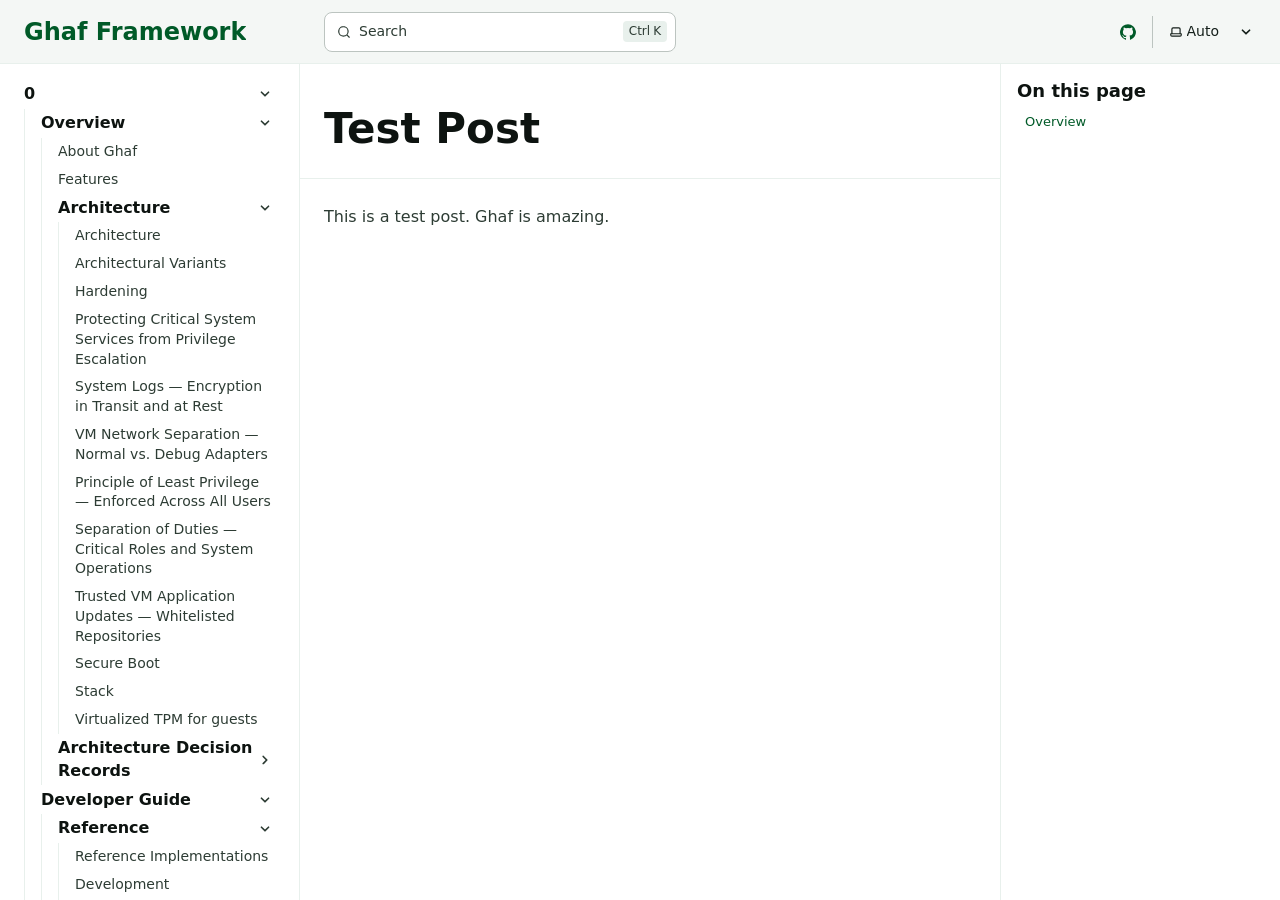
==== commit 0dbfaed8: "deploy: 72c3ab96ddca7e671ffd1ea366253202e46ae06a" ====
--- a/blog/stub-post/index.html
+++ b/blog/stub-post/index.html
@@ -1,4 +1,4 @@
-<!DOCTYPE html><html lang="en" dir="ltr" data-theme="dark" data-has-toc data-has-sidebar class="astro-bguv2lll"> <head><meta charset="utf-8"/><meta name="viewport" content="width=device-width, initial-scale=1"/><title>Test Post | Ghaf Framework</title><link rel="canonical" href="https://ghaf.tii.ae/blog/stub-post/"/><link rel="sitemap" href="/sitemap-index.xml"/><link rel="shortcut icon" href="/favicon.svg" type="image/svg+xml"/><meta name="generator" content="Astro v5.14.1"/><meta name="generator" content="Starlight v0.36.0"/><meta property="og:title" content="Test Post"/><meta property="og:type" content="article"/><meta property="og:url" content="https://ghaf.tii.ae/blog/stub-post/"/><meta property="og:locale" content="en"/><meta property="og:description"/><meta property="og:site_name" content="Ghaf Framework"/><meta name="twitter:card" content="summary_large_image"/><script>
+<!DOCTYPE html><html lang="en" dir="ltr" data-theme="dark" data-has-toc data-has-sidebar class="astro-bguv2lll"> <head><meta charset="utf-8"/><meta name="viewport" content="width=device-width, initial-scale=1"/><title>Test Post | Ghaf Framework</title><link rel="canonical" href="https://ghaf.tii.ae/blog/stub-post/"/><link rel="sitemap" href="/sitemap-index.xml"/><link rel="shortcut icon" href="/favicon.svg" type="image/svg+xml"/><meta name="generator" content="Astro v5.14.7"/><meta name="generator" content="Starlight v0.36.1"/><meta property="og:title" content="Test Post"/><meta property="og:type" content="article"/><meta property="og:url" content="https://ghaf.tii.ae/blog/stub-post/"/><meta property="og:locale" content="en"/><meta property="og:description"/><meta property="og:site_name" content="Ghaf Framework"/><meta name="twitter:card" content="summary_large_image"/><script>
 	window.StarlightThemeProvider = (() => {
 		const storedTheme =
 			typeof localStorage !== 'undefined' && localStorage.getItem('starlight-theme');
@@ -24,16 +24,16 @@
 			},
 		};
 	})();
-</script><template id="theme-icons"><svg aria-hidden="true" class="light astro-c6vsoqas" width="16" height="16" viewBox="0 0 24 24" fill="currentColor" style="--sl-icon-size: 1em;"><path d="M5 12a1 1 0 0 0-1-1H3a1 1 0 0 0 0 2h1a1 1 0 0 0 1-1Zm.64 5-.71.71a1 1 0 0 0 0 1.41 1 1 0 0 0 1.41 0l.71-.71A1 1 0 0 0 5.64 17ZM12 5a1 1 0 0 0 1-1V3a1 1 0 0 0-2 0v1a1 1 0 0 0 1 1Zm5.66 2.34a1 1 0 0 0 .7-.29l.71-.71a1 1 0 1 0-1.41-1.41l-.66.71a1 1 0 0 0 0 1.41 1 1 0 0 0 .66.29Zm-12-.29a1 1 0 0 0 1.41 0 1 1 0 0 0 0-1.41l-.71-.71a1.004 1.004 0 1 0-1.43 1.41l.73.71ZM21 11h-1a1 1 0 0 0 0 2h1a1 1 0 0 0 0-2Zm-2.64 6A1 1 0 0 0 17 18.36l.71.71a1 1 0 0 0 1.41 0 1 1 0 0 0 0-1.41l-.76-.66ZM12 6.5a5.5 5.5 0 1 0 5.5 5.5A5.51 5.51 0 0 0 12 6.5Zm0 9a3.5 3.5 0 1 1 0-7 3.5 3.5 0 0 1 0 7Zm0 3.5a1 1 0 0 0-1 1v1a1 1 0 0 0 2 0v-1a1 1 0 0 0-1-1Z"/></svg><svg aria-hidden="true" class="dark astro-c6vsoqas" width="16" height="16" viewBox="0 0 24 24" fill="currentColor" style="--sl-icon-size: 1em;"><path d="M21.64 13a1 1 0 0 0-1.05-.14 8.049 8.049 0 0 1-3.37.73 8.15 8.15 0 0 1-8.14-8.1 8.59 8.59 0 0 1 .25-2A1 1 0 0 0 8 2.36a10.14 10.14 0 1 0 14 11.69 1 1 0 0 0-.36-1.05Zm-9.5 6.69A8.14 8.14 0 0 1 7.08 5.22v.27a10.15 10.15 0 0 0 10.14 10.14 9.784 9.784 0 0 0 2.1-.22 8.11 8.11 0 0 1-7.18 4.32v-.04Z"/></svg><svg aria-hidden="true" class="auto astro-c6vsoqas" width="16" height="16" viewBox="0 0 24 24" fill="currentColor" style="--sl-icon-size: 1em;"><path d="M21 14h-1V7a3 3 0 0 0-3-3H7a3 3 0 0 0-3 3v7H3a1 1 0 0 0-1 1v2a3 3 0 0 0 3 3h14a3 3 0 0 0 3-3v-2a1 1 0 0 0-1-1ZM6 7a1 1 0 0 1 1-1h10a1 1 0 0 1 1 1v7H6V7Zm14 10a1 1 0 0 1-1 1H5a1 1 0 0 1-1-1v-1h16v1Z"/></svg></template><link rel="stylesheet" href="/_astro/print.DNXP8c50.css" media="print"><link rel="stylesheet" href="/_astro/index.Dfd6n2kH.css">
+</script><template id="theme-icons"><svg aria-hidden="true" class="light astro-c6vsoqas" width="16" height="16" viewBox="0 0 24 24" fill="currentColor" style="--sl-icon-size: 1em;"><path d="M5 12a1 1 0 0 0-1-1H3a1 1 0 0 0 0 2h1a1 1 0 0 0 1-1Zm.64 5-.71.71a1 1 0 0 0 0 1.41 1 1 0 0 0 1.41 0l.71-.71A1 1 0 0 0 5.64 17ZM12 5a1 1 0 0 0 1-1V3a1 1 0 0 0-2 0v1a1 1 0 0 0 1 1Zm5.66 2.34a1 1 0 0 0 .7-.29l.71-.71a1 1 0 1 0-1.41-1.41l-.66.71a1 1 0 0 0 0 1.41 1 1 0 0 0 .66.29Zm-12-.29a1 1 0 0 0 1.41 0 1 1 0 0 0 0-1.41l-.71-.71a1.004 1.004 0 1 0-1.43 1.41l.73.71ZM21 11h-1a1 1 0 0 0 0 2h1a1 1 0 0 0 0-2Zm-2.64 6A1 1 0 0 0 17 18.36l.71.71a1 1 0 0 0 1.41 0 1 1 0 0 0 0-1.41l-.76-.66ZM12 6.5a5.5 5.5 0 1 0 5.5 5.5A5.51 5.51 0 0 0 12 6.5Zm0 9a3.5 3.5 0 1 1 0-7 3.5 3.5 0 0 1 0 7Zm0 3.5a1 1 0 0 0-1 1v1a1 1 0 0 0 2 0v-1a1 1 0 0 0-1-1Z"/></svg><svg aria-hidden="true" class="dark astro-c6vsoqas" width="16" height="16" viewBox="0 0 24 24" fill="currentColor" style="--sl-icon-size: 1em;"><path d="M21.64 13a1 1 0 0 0-1.05-.14 8.049 8.049 0 0 1-3.37.73 8.15 8.15 0 0 1-8.14-8.1 8.59 8.59 0 0 1 .25-2A1 1 0 0 0 8 2.36a10.14 10.14 0 1 0 14 11.69 1 1 0 0 0-.36-1.05Zm-9.5 6.69A8.14 8.14 0 0 1 7.08 5.22v.27a10.15 10.15 0 0 0 10.14 10.14 9.784 9.784 0 0 0 2.1-.22 8.11 8.11 0 0 1-7.18 4.32v-.04Z"/></svg><svg aria-hidden="true" class="auto astro-c6vsoqas" width="16" height="16" viewBox="0 0 24 24" fill="currentColor" style="--sl-icon-size: 1em;"><path d="M21 14h-1V7a3 3 0 0 0-3-3H7a3 3 0 0 0-3 3v7H3a1 1 0 0 0-1 1v2a3 3 0 0 0 3 3h14a3 3 0 0 0 3-3v-2a1 1 0 0 0-1-1ZM6 7a1 1 0 0 1 1-1h10a1 1 0 0 1 1 1v7H6V7Zm14 10a1 1 0 0 1-1 1H5a1 1 0 0 1-1-1v-1h16v1Z"/></svg></template><link rel="stylesheet" href="/_astro/print.DNXP8c50.css" media="print"><link rel="stylesheet" href="/_astro/index.CtDzKBFn.css">
 <style>@layer starlight.components{:root{--sl-badge-default-border: var(--sl-color-accent);--sl-badge-default-bg: var(--sl-color-accent-low);--sl-badge-default-text: #fff;--sl-badge-note-border: var(--sl-color-blue);--sl-badge-note-bg: var(--sl-color-blue-low);--sl-badge-note-text: #fff;--sl-badge-danger-border: var(--sl-color-red);--sl-badge-danger-bg: var(--sl-color-red-low);--sl-badge-danger-text: #fff;--sl-badge-success-border: var(--sl-color-green);--sl-badge-success-bg: var(--sl-color-green-low);--sl-badge-success-text: #fff;--sl-badge-caution-border: var(--sl-color-orange);--sl-badge-caution-bg: var(--sl-color-orange-low);--sl-badge-caution-text: #fff;--sl-badge-tip-border: var(--sl-color-purple);--sl-badge-tip-bg: var(--sl-color-purple-low);--sl-badge-tip-text: #fff}[data-theme=light]:root{--sl-badge-default-bg: var(--sl-color-accent-high);--sl-badge-note-bg: var(--sl-color-blue-high);--sl-badge-danger-bg: var(--sl-color-red-high);--sl-badge-success-bg: var(--sl-color-green-high);--sl-badge-caution-bg: var(--sl-color-orange-high);--sl-badge-tip-bg: var(--sl-color-purple-high)}.sl-badge:where(.astro-avdet4wd){display:inline-block;border:1px solid var(--sl-color-border-badge);border-radius:.25rem;font-family:var(--sl-font-system-mono);line-height:normal;color:var(--sl-color-text-badge);background-color:var(--sl-color-bg-badge);overflow-wrap:anywhere}.sidebar-content .sl-badge:where(.astro-avdet4wd){line-height:1;font-size:var(--sl-text-xs);padding:.125rem .375rem}.sidebar-content a[aria-current=page]>.sl-badge:where(.astro-avdet4wd){--sl-color-bg-badge: transparent;--sl-color-border-badge: currentColor;color:inherit}.default:where(.astro-avdet4wd){--sl-color-bg-badge: var(--sl-badge-default-bg);--sl-color-border-badge: var(--sl-badge-default-border);--sl-color-text-badge: var(--sl-badge-default-text)}.note:where(.astro-avdet4wd){--sl-color-bg-badge: var(--sl-badge-note-bg);--sl-color-border-badge: var(--sl-badge-note-border);--sl-color-text-badge: var(--sl-badge-note-text)}.danger:where(.astro-avdet4wd){--sl-color-bg-badge: var(--sl-badge-danger-bg);--sl-color-border-badge: var(--sl-badge-danger-border);--sl-color-text-badge: var(--sl-badge-danger-text)}.success:where(.astro-avdet4wd){--sl-color-bg-badge: var(--sl-badge-success-bg);--sl-color-border-badge: var(--sl-badge-success-border);--sl-color-text-badge: var(--sl-badge-success-text)}.tip:where(.astro-avdet4wd){--sl-color-bg-badge: var(--sl-badge-tip-bg);--sl-color-border-badge: var(--sl-badge-tip-border);--sl-color-text-badge: var(--sl-badge-tip-text)}.caution:where(.astro-avdet4wd){--sl-color-bg-badge: var(--sl-badge-caution-bg);--sl-color-border-badge: var(--sl-badge-caution-border);--sl-color-text-badge: var(--sl-badge-caution-text)}.small:where(.astro-avdet4wd){font-size:var(--sl-text-xs);padding:.125rem .25rem}.medium:where(.astro-avdet4wd){font-size:var(--sl-text-sm);padding:.175rem .35rem}.large:where(.astro-avdet4wd){font-size:var(--sl-text-base);padding:.225rem .45rem}.sl-markdown-content :is(h1,h2,h3,h4,h5,h6) .sl-badge:where(.astro-avdet4wd){vertical-align:middle}}
-@layer starlight.components{.card-grid:where(.astro-zntqmydn){display:grid;grid-template-columns:100%;gap:1rem}.card-grid:where(.astro-zntqmydn)>*{margin-top:0!important}@media (min-width: 50rem){.card-grid:where(.astro-zntqmydn){grid-template-columns:1fr 1fr;gap:1.5rem}.stagger:where(.astro-zntqmydn){--stagger-height: 5rem;padding-bottom:var(--stagger-height)}.stagger:where(.astro-zntqmydn)>*:nth-child(2n){transform:translateY(var(--stagger-height))}}}
+@layer starlight.components{.card-grid:where(.astro-zntqmydn){display:grid;grid-template-columns:100%;gap:1rem}.card-grid:where(.astro-zntqmydn)>*{margin-top:0!important}@media(min-width:50rem){.card-grid:where(.astro-zntqmydn){grid-template-columns:1fr 1fr;gap:1.5rem}.stagger:where(.astro-zntqmydn){--stagger-height: 5rem;padding-bottom:var(--stagger-height)}.stagger:where(.astro-zntqmydn)>*:nth-child(2n){transform:translateY(var(--stagger-height))}}}
 @layer starlight.components{.card:where(.astro-v5tidmuc){--sl-card-border: var(--sl-color-purple);--sl-card-bg: var(--sl-color-purple-low);border:1px solid var(--sl-color-gray-5);background-color:var(--sl-color-black);padding:clamp(1rem,calc(.125rem + 3vw),2.5rem);flex-direction:column;gap:clamp(.5rem,calc(.125rem + 1vw),1rem)}.card:where(.astro-v5tidmuc):nth-child(4n+1){--sl-card-border: var(--sl-color-orange);--sl-card-bg: var(--sl-color-orange-low)}.card:where(.astro-v5tidmuc):nth-child(4n+3){--sl-card-border: var(--sl-color-green);--sl-card-bg: var(--sl-color-green-low)}.card:where(.astro-v5tidmuc):nth-child(4n+4){--sl-card-border: var(--sl-color-red);--sl-card-bg: var(--sl-color-red-low)}.card:where(.astro-v5tidmuc):nth-child(4n+5){--sl-card-border: var(--sl-color-blue);--sl-card-bg: var(--sl-color-blue-low)}.title:where(.astro-v5tidmuc){font-weight:600;font-size:var(--sl-text-h4);color:var(--sl-color-white);line-height:var(--sl-line-height-headings);gap:1rem;align-items:center}.card:where(.astro-v5tidmuc) .icon:where(.astro-v5tidmuc){border:1px solid var(--sl-card-border);background-color:var(--sl-card-bg);padding:.2em;border-radius:.25rem;flex-shrink:0}.card:where(.astro-v5tidmuc) .body:where(.astro-v5tidmuc){margin:0;font-size:clamp(var(--sl-text-sm),calc(.5rem + 1vw),var(--sl-text-body))}}
 @layer starlight.components{svg:where(.astro-c6vsoqas){color:var(--sl-icon-color);font-size:var(--sl-icon-size, 1em);width:1em;height:1em}}
 @layer starlight.components{starlight-tabs:where(.astro-esqgolmp){display:block}.tablist-wrapper:where(.astro-esqgolmp){overflow-x:auto}:where(.astro-esqgolmp)[role=tablist]{display:flex;list-style:none;border-bottom:2px solid var(--sl-color-gray-5);padding:0}.tab:where(.astro-esqgolmp){display:flex;margin-bottom:-2px}.tab:where(.astro-esqgolmp)>:where(.astro-esqgolmp)[role=tab]{display:flex;align-items:center;gap:.5rem;line-height:var(--sl-line-height-headings);padding:.275rem 1.25rem;text-decoration:none;border-bottom:2px solid var(--sl-color-gray-5);color:var(--sl-color-gray-3);outline-offset:var(--sl-outline-offset-inside);overflow-wrap:initial}.tab:where(.astro-esqgolmp) :where(.astro-esqgolmp)[role=tab][aria-selected=true]{color:var(--sl-color-white);border-color:var(--sl-color-text-accent);font-weight:600}.tablist-wrapper:where(.astro-esqgolmp)~[role=tabpanel]{margin-top:1rem}}
 @layer starlight.components{.sl-steps{--bullet-size: calc(var(--sl-line-height) * 1rem);--bullet-margin: .375rem;list-style:none;counter-reset:steps-counter var(--sl-steps-start, 0);padding-inline-start:0}.sl-steps>li{counter-increment:steps-counter;position:relative;padding-inline-start:calc(var(--bullet-size) + 1rem);padding-bottom:1px;min-height:calc(var(--bullet-size) + var(--bullet-margin))}.sl-steps>li+li{margin-top:0}.sl-steps>li:before{content:counter(steps-counter);position:absolute;top:0;inset-inline-start:0;width:var(--bullet-size);height:var(--bullet-size);line-height:var(--bullet-size);font-size:var(--sl-text-xs);font-weight:600;text-align:center;color:var(--sl-color-white);background-color:var(--sl-color-gray-6);border-radius:99rem;box-shadow:inset 0 0 0 1px var(--sl-color-gray-5)}.sl-steps>li:after{--guide-width: 1px;content:"";position:absolute;top:calc(var(--bullet-size) + var(--bullet-margin));bottom:var(--bullet-margin);inset-inline-start:calc((var(--bullet-size) - var(--guide-width)) / 2);width:var(--guide-width);background-color:var(--sl-color-hairline-light)}}@layer starlight.content{.sl-steps>li>:first-child{--lh: calc(1em * var(--sl-line-height));--shift-y: calc(.5 * (var(--bullet-size) - var(--lh)));transform:translateY(var(--shift-y));margin-bottom:var(--shift-y)}.sl-steps>li>:first-child:where(h1,h2,h3,h4,h5,h6){--lh: calc(1em * var(--sl-line-height-headings))}@supports (--prop: 1lh){.sl-steps>li>:first-child{--lh: 1lh}}}
-@layer starlight.components{starlight-file-tree:where(.astro-p67cqifm){--x-space: 1.5rem;--y-space: .125rem;--y-pad: 0;display:block;border:1px solid var(--sl-color-gray-5);padding:1rem;background-color:var(--sl-color-gray-6);font-size:var(--sl-text-xs);font-family:var(--__sl-font-mono);overflow-x:auto}starlight-file-tree:where(.astro-p67cqifm) .directory>details{border:0;padding:0;padding-inline-start:var(--x-space);background:transparent}starlight-file-tree:where(.astro-p67cqifm) .directory>details>summary{margin-inline-start:calc(-1 * var(--x-space));border:0;padding:var(--y-pad) .625rem;font-weight:400;color:var(--sl-color-white);max-width:100%}starlight-file-tree:where(.astro-p67cqifm) .directory>details>summary::marker,starlight-file-tree:where(.astro-p67cqifm) .directory>details>summary::-webkit-details-marker{color:var(--sl-color-gray-3)}starlight-file-tree:where(.astro-p67cqifm) .directory>details>summary:hover,starlight-file-tree:where(.astro-p67cqifm) .directory>details>summary:hover .tree-icon{cursor:pointer;color:var(--sl-color-text-accent);fill:currentColor}starlight-file-tree:where(.astro-p67cqifm) .directory>details>summary:hover~ul{border-color:var(--sl-color-gray-4)}starlight-file-tree:where(.astro-p67cqifm) .directory>details>summary:hover .highlight .tree-icon{color:var(--sl-color-text-invert);fill:currentColor}starlight-file-tree:where(.astro-p67cqifm) ul{margin-inline-start:.5rem;border-inline-start:1px solid var(--sl-color-gray-5);padding:0;padding-inline-start:.125rem;list-style:none}starlight-file-tree:where(.astro-p67cqifm)>ul{margin:0;border:0;padding:0}starlight-file-tree:where(.astro-p67cqifm) li{margin:var(--y-space) 0;padding:var(--y-pad) 0}starlight-file-tree:where(.astro-p67cqifm) .file{margin-inline-start:calc(var(--x-space) - .125rem);color:var(--sl-color-white)}starlight-file-tree:where(.astro-p67cqifm) .tree-entry{display:inline-flex;align-items:flex-start;flex-wrap:wrap;max-width:calc(100% - 1rem)}@media (min-width: 30em){starlight-file-tree:where(.astro-p67cqifm) .tree-entry{flex-wrap:nowrap}}starlight-file-tree:where(.astro-p67cqifm) .tree-entry>:first-child{flex-shrink:0}starlight-file-tree:where(.astro-p67cqifm) .empty{color:var(--sl-color-gray-3);padding-inline-start:.375rem}starlight-file-tree:where(.astro-p67cqifm) .comment{color:var(--sl-color-gray-3);padding-inline-start:1.625rem;max-width:24rem;min-width:12rem}starlight-file-tree:where(.astro-p67cqifm) .highlight{display:inline-block;border-radius:.25rem;padding-inline-end:.5rem;color:var(--sl-color-text-invert);background-color:var(--sl-color-text-accent)}starlight-file-tree:where(.astro-p67cqifm) svg{display:inline;fill:var(--sl-color-gray-3);vertical-align:middle;margin-inline:.25rem .375rem;width:.875rem;height:.875rem}starlight-file-tree:where(.astro-p67cqifm) .highlight svg.tree-icon{fill:currentColor}}
-@layer starlight.components{.sl-link-button:where(.astro-xwgiixxa){align-items:center;border:1px solid transparent;border-radius:999rem;display:inline-flex;font-size:var(--sl-text-sm);gap:.5em;line-height:1.1875;outline-offset:.25rem;padding:.4375rem 1.125rem;text-decoration:none}.sl-link-button:where(.astro-xwgiixxa).primary{background:var(--sl-color-text-accent);border-color:var(--sl-color-text-accent);color:var(--sl-color-black)}.sl-link-button:where(.astro-xwgiixxa).primary:hover{color:var(--sl-color-black)}.sl-link-button:where(.astro-xwgiixxa).secondary{border-color:inherit;color:var(--sl-color-white)}.sl-link-button:where(.astro-xwgiixxa).minimal{color:var(--sl-color-white);padding-inline:0}.sl-link-button:where(.astro-xwgiixxa) svg{flex-shrink:0}@media (min-width: 50rem){.sl-link-button:where(.astro-xwgiixxa){font-size:var(--sl-text-base);padding:.9375rem 1.25rem}}.sl-markdown-content .sl-link-button:where(.astro-xwgiixxa){margin-inline-end:1rem}.sl-markdown-content .sl-link-button:where(.astro-xwgiixxa):not(:where(p *)){margin-block:1rem}}
-</style><script type="module" src="/_astro/page.7qqag-5g.js"></script></head> <body class="astro-bguv2lll"> <a href="#_top" class="astro-7q3lir66">Skip to content</a>  <div class="page sl-flex astro-vrdttmbt"> <header class="header astro-vrdttmbt"><div class="header astro-kmkmnagf"> <div class="title-wrapper sl-flex astro-kmkmnagf"> <a href="/" class="site-title sl-flex astro-m46x6ez3">  <span class="astro-m46x6ez3" translate="no"> Ghaf Framework </span> </a>  </div> <div class="sl-flex print:hidden astro-kmkmnagf"> <site-search class="astro-kmkmnagf astro-v37mnknz" data-translations="{&#34;placeholder&#34;:&#34;Search&#34;}"> <button data-open-modal disabled aria-label="Search" aria-keyshortcuts="Control+K" class="astro-v37mnknz"> <svg aria-hidden="true" class="astro-v37mnknz astro-c6vsoqas" width="16" height="16" viewBox="0 0 24 24" fill="currentColor" style="--sl-icon-size: 1em;"><path d="M21.71 20.29 18 16.61A9 9 0 1 0 16.61 18l3.68 3.68a.999.999 0 0 0 1.42 0 1 1 0 0 0 0-1.39ZM11 18a7 7 0 1 1 0-14 7 7 0 0 1 0 14Z"/></svg> <span class="sl-hidden md:sl-block astro-v37mnknz" aria-hidden="true">Search</span> <kbd class="sl-hidden md:sl-flex astro-v37mnknz" style="display: none;"> <kbd class="astro-v37mnknz">Ctrl</kbd><kbd class="astro-v37mnknz">K</kbd> </kbd> </button> <dialog style="padding:0" aria-label="Search" class="astro-v37mnknz"> <div class="dialog-frame sl-flex astro-v37mnknz">  <button data-close-modal class="sl-flex md:sl-hidden astro-v37mnknz"> Cancel </button> <div class="search-container astro-v37mnknz"> <div id="starlight__search" class="astro-v37mnknz"></div> </div> </div> </dialog> </site-search>  <script>
+@layer starlight.components{starlight-file-tree:where(.astro-p67cqifm){--x-space: 1.5rem;--y-space: .125rem;--y-pad: 0;display:block;border:1px solid var(--sl-color-gray-5);padding:1rem;background-color:var(--sl-color-gray-6);font-size:var(--sl-text-xs);font-family:var(--__sl-font-mono);overflow-x:auto}starlight-file-tree:where(.astro-p67cqifm) .directory>details{border:0;padding:0;padding-inline-start:var(--x-space);background:transparent}starlight-file-tree:where(.astro-p67cqifm) .directory>details>summary{margin-inline-start:calc(-1 * var(--x-space));border:0;padding:var(--y-pad) .625rem;font-weight:400;color:var(--sl-color-white);max-width:100%}starlight-file-tree:where(.astro-p67cqifm) .directory>details>summary::marker,starlight-file-tree:where(.astro-p67cqifm) .directory>details>summary::-webkit-details-marker{color:var(--sl-color-gray-3)}starlight-file-tree:where(.astro-p67cqifm) .directory>details>summary:hover,starlight-file-tree:where(.astro-p67cqifm) .directory>details>summary:hover .tree-icon{cursor:pointer;color:var(--sl-color-text-accent);fill:currentColor}starlight-file-tree:where(.astro-p67cqifm) .directory>details>summary:hover~ul{border-color:var(--sl-color-gray-4)}starlight-file-tree:where(.astro-p67cqifm) .directory>details>summary:hover .highlight .tree-icon{color:var(--sl-color-text-invert);fill:currentColor}starlight-file-tree:where(.astro-p67cqifm) ul{margin-inline-start:.5rem;border-inline-start:1px solid var(--sl-color-gray-5);padding:0;padding-inline-start:.125rem;list-style:none}starlight-file-tree:where(.astro-p67cqifm)>ul{margin:0;border:0;padding:0}starlight-file-tree:where(.astro-p67cqifm) li{margin:var(--y-space) 0;padding:var(--y-pad) 0}starlight-file-tree:where(.astro-p67cqifm) .file{margin-inline-start:calc(var(--x-space) - .125rem);color:var(--sl-color-white)}starlight-file-tree:where(.astro-p67cqifm) .tree-entry{display:inline-flex;align-items:flex-start;flex-wrap:wrap;max-width:calc(100% - 1rem)}@media(min-width:30em){starlight-file-tree:where(.astro-p67cqifm) .tree-entry{flex-wrap:nowrap}}starlight-file-tree:where(.astro-p67cqifm) .tree-entry>:first-child{flex-shrink:0}starlight-file-tree:where(.astro-p67cqifm) .empty{color:var(--sl-color-gray-3);padding-inline-start:.375rem}starlight-file-tree:where(.astro-p67cqifm) .comment{color:var(--sl-color-gray-3);padding-inline-start:1.625rem;max-width:24rem;min-width:12rem}starlight-file-tree:where(.astro-p67cqifm) .highlight{display:inline-block;border-radius:.25rem;padding-inline-end:.5rem;color:var(--sl-color-text-invert);background-color:var(--sl-color-text-accent)}starlight-file-tree:where(.astro-p67cqifm) svg{display:inline;fill:var(--sl-color-gray-3);vertical-align:middle;margin-inline:.25rem .375rem;width:.875rem;height:.875rem}starlight-file-tree:where(.astro-p67cqifm) .highlight svg.tree-icon{fill:currentColor}}
+@layer starlight.components{.sl-link-button:where(.astro-xwgiixxa){align-items:center;border:1px solid transparent;border-radius:999rem;display:inline-flex;font-size:var(--sl-text-sm);gap:.5em;line-height:1.1875;outline-offset:.25rem;padding:.4375rem 1.125rem;text-decoration:none}.sl-link-button:where(.astro-xwgiixxa).primary{background:var(--sl-color-text-accent);border-color:var(--sl-color-text-accent);color:var(--sl-color-black)}.sl-link-button:where(.astro-xwgiixxa).primary:hover{color:var(--sl-color-black)}.sl-link-button:where(.astro-xwgiixxa).secondary{border-color:inherit;color:var(--sl-color-white)}.sl-link-button:where(.astro-xwgiixxa).minimal{color:var(--sl-color-white);padding-inline:0}.sl-link-button:where(.astro-xwgiixxa) svg{flex-shrink:0}@media(min-width:50rem){.sl-link-button:where(.astro-xwgiixxa){font-size:var(--sl-text-base);padding:.9375rem 1.25rem}}.sl-markdown-content .sl-link-button:where(.astro-xwgiixxa){margin-inline-end:1rem}.sl-markdown-content .sl-link-button:where(.astro-xwgiixxa):not(:where(p *)){margin-block:1rem}}
+</style><script type="module" src="/_astro/page.CqwDW6Ek.js"></script></head> <body class="astro-bguv2lll"> <a href="#_top" class="astro-7q3lir66">Skip to content</a>  <div class="page sl-flex astro-vrdttmbt"> <header class="header astro-vrdttmbt"><div class="header astro-kmkmnagf"> <div class="title-wrapper sl-flex astro-kmkmnagf"> <a href="/" class="site-title sl-flex astro-m46x6ez3">  <span class="astro-m46x6ez3" translate="no"> Ghaf Framework </span> </a>  </div> <div class="sl-flex print:hidden astro-kmkmnagf"> <site-search class="astro-kmkmnagf astro-v37mnknz" data-translations="{&#34;placeholder&#34;:&#34;Search&#34;}"> <button data-open-modal disabled aria-label="Search" aria-keyshortcuts="Control+K" class="astro-v37mnknz"> <svg aria-hidden="true" class="astro-v37mnknz astro-c6vsoqas" width="16" height="16" viewBox="0 0 24 24" fill="currentColor" style="--sl-icon-size: 1em;"><path d="M21.71 20.29 18 16.61A9 9 0 1 0 16.61 18l3.68 3.68a.999.999 0 0 0 1.42 0 1 1 0 0 0 0-1.39ZM11 18a7 7 0 1 1 0-14 7 7 0 0 1 0 14Z"/></svg> <span class="sl-hidden md:sl-block astro-v37mnknz" aria-hidden="true">Search</span> <kbd class="sl-hidden md:sl-flex astro-v37mnknz" style="display: none;"> <kbd class="astro-v37mnknz">Ctrl</kbd><kbd class="astro-v37mnknz">K</kbd> </kbd> </button> <dialog style="padding:0" aria-label="Search" class="astro-v37mnknz"> <div class="dialog-frame sl-flex astro-v37mnknz">  <button data-close-modal class="sl-flex md:sl-hidden astro-v37mnknz"> Cancel </button> <div class="search-container astro-v37mnknz"> <div id="starlight__search" class="astro-v37mnknz"></div> </div> </div> </dialog> </site-search>  <script>
 	(() => {
 		const openBtn = document.querySelector('button[data-open-modal]');
 		const shortcut = openBtn?.querySelector('kbd');
@@ -47,7 +47,7 @@
 	})();
 </script> <script type="module" src="/_astro/Search.astro_astro_type_script_index_0_lang.cjYDvRdi.js"></script>   </div> <div class="sl-hidden md:sl-flex print:hidden right-group astro-kmkmnagf"> <div class="sl-flex social-icons astro-kmkmnagf"> <a href="https://github.com/tiiuae/ghaf" rel="me" class="sl-flex astro-wy4te6ga"><span class="sr-only astro-wy4te6ga">GitHub</span><svg aria-hidden="true" class="astro-wy4te6ga astro-c6vsoqas" width="16" height="16" viewBox="0 0 24 24" fill="currentColor" style="--sl-icon-size: 1em;"><path d="M12 .3a12 12 0 0 0-3.8 23.38c.6.12.83-.26.83-.57L9 21.07c-3.34.72-4.04-1.61-4.04-1.61-.55-1.39-1.34-1.76-1.34-1.76-1.08-.74.09-.73.09-.73 1.2.09 1.83 1.24 1.83 1.24 1.08 1.83 2.81 1.3 3.5 1 .1-.78.42-1.31.76-1.61-2.67-.3-5.47-1.33-5.47-5.93 0-1.31.47-2.38 1.24-3.22-.14-.3-.54-1.52.1-3.18 0 0 1-.32 3.3 1.23a11.5 11.5 0 0 1 6 0c2.28-1.55 3.29-1.23 3.29-1.23.64 1.66.24 2.88.12 3.18a4.65 4.65 0 0 1 1.23 3.22c0 4.61-2.8 5.63-5.48 5.92.42.36.81 1.1.81 2.22l-.01 3.29c0 .31.2.69.82.57A12 12 0 0 0 12 .3Z"/></svg></a> </div> <starlight-theme-select>  <label style="--sl-select-width: 6.25em" class="astro-4yphtoen"> <span class="sr-only astro-4yphtoen">Select theme</span> <svg aria-hidden="true" class="icon label-icon astro-4yphtoen astro-c6vsoqas" width="16" height="16" viewBox="0 0 24 24" fill="currentColor" style="--sl-icon-size: 1em;"><path d="M21 14h-1V7a3 3 0 0 0-3-3H7a3 3 0 0 0-3 3v7H3a1 1 0 0 0-1 1v2a3 3 0 0 0 3 3h14a3 3 0 0 0 3-3v-2a1 1 0 0 0-1-1ZM6 7a1 1 0 0 1 1-1h10a1 1 0 0 1 1 1v7H6V7Zm14 10a1 1 0 0 1-1 1H5a1 1 0 0 1-1-1v-1h16v1Z"/></svg> <select autocomplete="off" class="astro-4yphtoen"> <option value="dark" class="astro-4yphtoen">Dark</option><option value="light" class="astro-4yphtoen">Light</option><option value="auto" selected class="astro-4yphtoen">Auto</option> </select> <svg aria-hidden="true" class="icon caret astro-4yphtoen astro-c6vsoqas" width="16" height="16" viewBox="0 0 24 24" fill="currentColor" style="--sl-icon-size: 1em;"><path d="M17 9.17a1 1 0 0 0-1.41 0L12 12.71 8.46 9.17a1 1 0 1 0-1.41 1.42l4.24 4.24a1.002 1.002 0 0 0 1.42 0L17 10.59a1.002 1.002 0 0 0 0-1.42Z"/></svg> </label>  </starlight-theme-select>  <script>
 	StarlightThemeProvider.updatePickers();
-</script> <script type="module">const r="starlight-theme",o=e=>e==="auto"||e==="dark"||e==="light"?e:"auto",c=()=>o(typeof localStorage<"u"&&localStorage.getItem(r));function n(e){typeof localStorage<"u"&&localStorage.setItem(r,e==="light"||e==="dark"?e:"")}const l=()=>matchMedia("(prefers-color-scheme: light)").matches?"light":"dark";function t(e){StarlightThemeProvider.updatePickers(e),document.documentElement.dataset.theme=e==="auto"?l():e,n(e)}matchMedia("(prefers-color-scheme: light)").addEventListener("change",()=>{c()==="auto"&&t("auto")});class s extends HTMLElement{constructor(){super(),t(c()),this.querySelector("select")?.addEventListener("change",a=>{a.currentTarget instanceof HTMLSelectElement&&t(o(a.currentTarget.value))})}}customElements.define("starlight-theme-select",s);</script> <script type="module">class s extends HTMLElement{constructor(){super();const e=this.querySelector("select");e&&(e.addEventListener("change",t=>{t.currentTarget instanceof HTMLSelectElement&&(window.location.pathname=t.currentTarget.value)}),window.addEventListener("pageshow",t=>{if(!t.persisted)return;const n=e.querySelector("option[selected]")?.index;n!==e.selectedIndex&&(e.selectedIndex=n??0)}))}}customElements.define("starlight-lang-select",s);</script> </div> </div> </header> <nav class="sidebar print:hidden astro-vrdttmbt" aria-label="Main"> <starlight-menu-button class="print:hidden astro-jif73yzw"> <button aria-expanded="false" aria-label="Menu" aria-controls="starlight__sidebar" class="sl-flex md:sl-hidden astro-jif73yzw"> <svg aria-hidden="true" class="open-menu astro-jif73yzw astro-c6vsoqas" width="16" height="16" viewBox="0 0 24 24" fill="currentColor" style="--sl-icon-size: 1em;"><path d="M3 8h18a1 1 0 1 0 0-2H3a1 1 0 0 0 0 2Zm18 8H3a1 1 0 0 0 0 2h18a1 1 0 0 0 0-2Zm0-5H3a1 1 0 0 0 0 2h18a1 1 0 0 0 0-2Z"/></svg> <svg aria-hidden="true" class="close-menu astro-jif73yzw astro-c6vsoqas" width="16" height="16" viewBox="0 0 24 24" fill="currentColor" style="--sl-icon-size: 1em;"><path d="m13.41 12 6.3-6.29a1.004 1.004 0 1 0-1.42-1.42L12 10.59l-6.29-6.3a1.004 1.004 0 0 0-1.42 1.42l6.3 6.29-6.3 6.29a1 1 0 0 0 0 1.42.998.998 0 0 0 1.42 0l6.29-6.3 6.29 6.3a.999.999 0 0 0 1.42 0 1 1 0 0 0 0-1.42L13.41 12Z"/></svg> </button> </starlight-menu-button> <script type="module">class s extends HTMLElement{constructor(){super(),this.btn=this.querySelector("button"),this.btn.addEventListener("click",()=>this.toggleExpanded());const t=this.closest("nav");t&&t.addEventListener("keyup",e=>this.closeOnEscape(e))}setExpanded(t){this.setAttribute("aria-expanded",String(t)),document.body.toggleAttribute("data-mobile-menu-expanded",t)}toggleExpanded(){this.setExpanded(this.getAttribute("aria-expanded")!=="true")}closeOnEscape(t){t.code==="Escape"&&(this.setExpanded(!1),this.btn.focus())}}customElements.define("starlight-menu-button",s);</script>   <div id="starlight__sidebar" class="sidebar-pane astro-vrdttmbt"> <div class="sidebar-content sl-flex astro-vrdttmbt">  <sl-sidebar-state-persist data-hash="13ixl48" class="astro-kku4brbg"> <script aria-hidden="true">
+</script> <script type="module">const r="starlight-theme",o=e=>e==="auto"||e==="dark"||e==="light"?e:"auto",c=()=>o(typeof localStorage<"u"&&localStorage.getItem(r));function n(e){typeof localStorage<"u"&&localStorage.setItem(r,e==="light"||e==="dark"?e:"")}const l=()=>matchMedia("(prefers-color-scheme: light)").matches?"light":"dark";function t(e){StarlightThemeProvider.updatePickers(e),document.documentElement.dataset.theme=e==="auto"?l():e,n(e)}matchMedia("(prefers-color-scheme: light)").addEventListener("change",()=>{c()==="auto"&&t("auto")});class s extends HTMLElement{constructor(){super(),t(c()),this.querySelector("select")?.addEventListener("change",a=>{a.currentTarget instanceof HTMLSelectElement&&t(o(a.currentTarget.value))})}}customElements.define("starlight-theme-select",s);</script> <script type="module">class s extends HTMLElement{constructor(){super();const e=this.querySelector("select");e&&(e.addEventListener("change",t=>{t.currentTarget instanceof HTMLSelectElement&&(window.location.pathname=t.currentTarget.value)}),window.addEventListener("pageshow",t=>{if(!t.persisted)return;const n=e.querySelector("option[selected]")?.index;n!==e.selectedIndex&&(e.selectedIndex=n??0)}))}}customElements.define("starlight-lang-select",s);</script> </div> </div> </header> <nav class="sidebar print:hidden astro-vrdttmbt" aria-label="Main"> <starlight-menu-button class="print:hidden astro-jif73yzw"> <button aria-expanded="false" aria-label="Menu" aria-controls="starlight__sidebar" class="sl-flex md:sl-hidden astro-jif73yzw"> <svg aria-hidden="true" class="open-menu astro-jif73yzw astro-c6vsoqas" width="16" height="16" viewBox="0 0 24 24" fill="currentColor" style="--sl-icon-size: 1em;"><path d="M3 8h18a1 1 0 1 0 0-2H3a1 1 0 0 0 0 2Zm18 8H3a1 1 0 0 0 0 2h18a1 1 0 0 0 0-2Zm0-5H3a1 1 0 0 0 0 2h18a1 1 0 0 0 0-2Z"/></svg> <svg aria-hidden="true" class="close-menu astro-jif73yzw astro-c6vsoqas" width="16" height="16" viewBox="0 0 24 24" fill="currentColor" style="--sl-icon-size: 1em;"><path d="m13.41 12 6.3-6.29a1.004 1.004 0 1 0-1.42-1.42L12 10.59l-6.29-6.3a1.004 1.004 0 0 0-1.42 1.42l6.3 6.29-6.3 6.29a1 1 0 0 0 0 1.42.998.998 0 0 0 1.42 0l6.29-6.3 6.29 6.3a.999.999 0 0 0 1.42 0 1 1 0 0 0 0-1.42L13.41 12Z"/></svg> </button> </starlight-menu-button> <script type="module">class s extends HTMLElement{constructor(){super(),this.btn=this.querySelector("button"),this.btn.addEventListener("click",()=>this.toggleExpanded());const t=this.closest("nav");t&&t.addEventListener("keyup",e=>this.closeOnEscape(e))}setExpanded(t){this.setAttribute("aria-expanded",String(t)),document.body.toggleAttribute("data-mobile-menu-expanded",t)}toggleExpanded(){this.setExpanded(this.getAttribute("aria-expanded")!=="true")}closeOnEscape(t){t.code==="Escape"&&(this.setExpanded(!1),this.btn.focus())}}customElements.define("starlight-menu-button",s);</script>   <div id="starlight__sidebar" class="sidebar-pane astro-vrdttmbt"> <div class="sidebar-content sl-flex astro-vrdttmbt">  <sl-sidebar-state-persist data-hash="18vn7k2" class="astro-kku4brbg"> <script aria-hidden="true">
 		(() => {
 			try {
 				if (!matchMedia('(min-width: 50em)').matches) return;
@@ -70,7 +70,7 @@
 				);
 			} catch {}
 		})();
-	</script>  <ul class="top-level astro-3ii7xxms"> <li class="astro-3ii7xxms"> <details open class="astro-3ii7xxms"> <summary class="astro-3ii7xxms"> <span class="group-label astro-3ii7xxms"> <span class="large astro-3ii7xxms">0</span>  </span> <svg aria-hidden="true" class="caret astro-3ii7xxms astro-c6vsoqas" width="16" height="16" viewBox="0 0 24 24" fill="currentColor" style="--sl-icon-size: 1.25rem;"><path d="m14.83 11.29-4.24-4.24a1 1 0 1 0-1.42 1.41L12.71 12l-3.54 3.54a1 1 0 0 0 0 1.41 1 1 0 0 0 .71.29 1 1 0 0 0 .71-.29l4.24-4.24a1.002 1.002 0 0 0 0-1.42Z"/></svg> </summary> <sl-sidebar-restore data-index="0"></sl-sidebar-restore> <ul class="astro-3ii7xxms"> <li class="astro-3ii7xxms"> <details open class="astro-3ii7xxms"> <summary class="astro-3ii7xxms"> <span class="group-label astro-3ii7xxms"> <span class="large astro-3ii7xxms">Overview</span>  </span> <svg aria-hidden="true" class="caret astro-3ii7xxms astro-c6vsoqas" width="16" height="16" viewBox="0 0 24 24" fill="currentColor" style="--sl-icon-size: 1.25rem;"><path d="m14.83 11.29-4.24-4.24a1 1 0 1 0-1.42 1.41L12.71 12l-3.54 3.54a1 1 0 0 0 0 1.41 1 1 0 0 0 .71.29 1 1 0 0 0 .71-.29l4.24-4.24a1.002 1.002 0 0 0 0-1.42Z"/></svg> </summary> <sl-sidebar-restore data-index="1"></sl-sidebar-restore> <ul class="astro-3ii7xxms"> <li class="astro-3ii7xxms"> <a href="/ghaf/overview/" aria-current="false" class="astro-3ii7xxms"> <span class="astro-3ii7xxms">About Ghaf</span>  </a> </li><li class="astro-3ii7xxms"> <a href="/ghaf/overview/features/" aria-current="false" class="astro-3ii7xxms"> <span class="astro-3ii7xxms">Features</span>  </a> </li><li class="astro-3ii7xxms"> <details open class="astro-3ii7xxms"> <summary class="astro-3ii7xxms"> <span class="group-label astro-3ii7xxms"> <span class="large astro-3ii7xxms">Architecture</span>  </span> <svg aria-hidden="true" class="caret astro-3ii7xxms astro-c6vsoqas" width="16" height="16" viewBox="0 0 24 24" fill="currentColor" style="--sl-icon-size: 1.25rem;"><path d="m14.83 11.29-4.24-4.24a1 1 0 1 0-1.42 1.41L12.71 12l-3.54 3.54a1 1 0 0 0 0 1.41 1 1 0 0 0 .71.29 1 1 0 0 0 .71-.29l4.24-4.24a1.002 1.002 0 0 0 0-1.42Z"/></svg> </summary> <sl-sidebar-restore data-index="2"></sl-sidebar-restore> <ul class="astro-3ii7xxms"> <li class="astro-3ii7xxms"> <a href="/ghaf/overview/arch/" aria-current="false" class="astro-3ii7xxms"> <span class="astro-3ii7xxms">Architecture</span>  </a> </li><li class="astro-3ii7xxms"> <a href="/ghaf/overview/arch/variants/" aria-current="false" class="astro-3ii7xxms"> <span class="astro-3ii7xxms">Architectural Variants</span>  </a> </li><li class="astro-3ii7xxms"> <a href="/ghaf/overview/arch/hardening/" aria-current="false" class="astro-3ii7xxms"> <span class="astro-3ii7xxms">Hardening</span>  </a> </li><li class="astro-3ii7xxms"> <a href="/ghaf/overview/arch/critical-services-privilege-escalation/" aria-current="false" class="astro-3ii7xxms"> <span class="astro-3ii7xxms">Protecting Critical System Services from Privilege Escalation</span>  </a> </li><li class="astro-3ii7xxms"> <a href="/ghaf/overview/arch/system-logs-encryption/" aria-current="false" class="astro-3ii7xxms"> <span class="astro-3ii7xxms">System Logs — Encryption in Transit and at Rest</span>  </a> </li><li class="astro-3ii7xxms"> <a href="/ghaf/overview/arch/vm-network-separation/" aria-current="false" class="astro-3ii7xxms"> <span class="astro-3ii7xxms">VM Network Separation — Normal vs. Debug Adapters</span>  </a> </li><li class="astro-3ii7xxms"> <a href="/ghaf/overview/arch/least-privilege/" aria-current="false" class="astro-3ii7xxms"> <span class="astro-3ii7xxms">Principle of Least Privilege — Enforced Across All Users</span>  </a> </li><li class="astro-3ii7xxms"> <a href="/ghaf/overview/arch/separation-of-duties/" aria-current="false" class="astro-3ii7xxms"> <span class="astro-3ii7xxms">Separation of Duties — Critical Roles and System Operations</span>  </a> </li><li class="astro-3ii7xxms"> <a href="/ghaf/overview/arch/trusted-vm-whitelisted-repos/" aria-current="false" class="astro-3ii7xxms"> <span class="astro-3ii7xxms">Trusted VM Application Updates — Whitelisted Repositories</span>  </a> </li><li class="astro-3ii7xxms"> <a href="/ghaf/overview/arch/secureboot/" aria-current="false" class="astro-3ii7xxms"> <span class="astro-3ii7xxms">Secure Boot</span>  </a> </li><li class="astro-3ii7xxms"> <a href="/ghaf/overview/arch/stack/" aria-current="false" class="astro-3ii7xxms"> <span class="astro-3ii7xxms">Stack</span>  </a> </li> </ul>  </details> </li><li class="astro-3ii7xxms"> <details class="astro-3ii7xxms"> <summary class="astro-3ii7xxms"> <span class="group-label astro-3ii7xxms"> <span class="large astro-3ii7xxms">Architecture Decision Records</span>  </span> <svg aria-hidden="true" class="caret astro-3ii7xxms astro-c6vsoqas" width="16" height="16" viewBox="0 0 24 24" fill="currentColor" style="--sl-icon-size: 1.25rem;"><path d="m14.83 11.29-4.24-4.24a1 1 0 1 0-1.42 1.41L12.71 12l-3.54 3.54a1 1 0 0 0 0 1.41 1 1 0 0 0 .71.29 1 1 0 0 0 .71-.29l4.24-4.24a1.002 1.002 0 0 0 0-1.42Z"/></svg> </summary> <sl-sidebar-restore data-index="3"></sl-sidebar-restore> <ul class="astro-3ii7xxms"> <li class="astro-3ii7xxms"> <a href="/ghaf/overview/arch/adr/" aria-current="false" class="astro-3ii7xxms"> <span class="astro-3ii7xxms">ADRs</span>  </a> </li><li class="astro-3ii7xxms"> <a href="/ghaf/overview/arch/adr/minimal-host/" aria-current="false" class="astro-3ii7xxms"> <span class="astro-3ii7xxms">Minimal Host</span> <span class="sl-badge caution small  astro-3ii7xxms astro-avdet4wd">Proposed</span> </a> </li><li class="astro-3ii7xxms"> <a href="/ghaf/overview/arch/adr/netvm/" aria-current="false" class="astro-3ii7xxms"> <span class="astro-3ii7xxms">Networking Virtual Machine</span> <span class="sl-badge caution small  astro-3ii7xxms astro-avdet4wd">Proposed</span> </a> </li><li class="astro-3ii7xxms"> <a href="/ghaf/overview/arch/adr/idsvm/" aria-current="false" class="astro-3ii7xxms"> <span class="astro-3ii7xxms">Intrusion Detection System Virtual Machine</span> <span class="sl-badge caution small  astro-3ii7xxms astro-avdet4wd">Proposed</span> </a> </li><li class="astro-3ii7xxms"> <a href="/ghaf/overview/arch/adr/platform-bus-passthrough-support/" aria-current="false" class="astro-3ii7xxms"> <span class="astro-3ii7xxms">rust-vmm—Bus Passthrough Support for Rust VMMs</span> <span class="sl-badge caution small  astro-3ii7xxms astro-avdet4wd">Proposed</span> </a> </li> </ul>  </details> </li> </ul>  </details> </li><li class="astro-3ii7xxms"> <details open class="astro-3ii7xxms"> <summary class="astro-3ii7xxms"> <span class="group-label astro-3ii7xxms"> <span class="large astro-3ii7xxms">Developer Guide</span>  </span> <svg aria-hidden="true" class="caret astro-3ii7xxms astro-c6vsoqas" width="16" height="16" viewBox="0 0 24 24" fill="currentColor" style="--sl-icon-size: 1.25rem;"><path d="m14.83 11.29-4.24-4.24a1 1 0 1 0-1.42 1.41L12.71 12l-3.54 3.54a1 1 0 0 0 0 1.41 1 1 0 0 0 .71.29 1 1 0 0 0 .71-.29l4.24-4.24a1.002 1.002 0 0 0 0-1.42Z"/></svg> </summary> <sl-sidebar-restore data-index="4"></sl-sidebar-restore> <ul class="astro-3ii7xxms"> <li class="astro-3ii7xxms"> <details open class="astro-3ii7xxms"> <summary class="astro-3ii7xxms"> <span class="group-label astro-3ii7xxms"> <span class="large astro-3ii7xxms">Reference</span>  </span> <svg aria-hidden="true" class="caret astro-3ii7xxms astro-c6vsoqas" width="16" height="16" viewBox="0 0 24 24" fill="currentColor" style="--sl-icon-size: 1.25rem;"><path d="m14.83 11.29-4.24-4.24a1 1 0 1 0-1.42 1.41L12.71 12l-3.54 3.54a1 1 0 0 0 0 1.41 1 1 0 0 0 .71.29 1 1 0 0 0 .71-.29l4.24-4.24a1.002 1.002 0 0 0 0-1.42Z"/></svg> </summary> <sl-sidebar-restore data-index="5"></sl-sidebar-restore> <ul class="astro-3ii7xxms"> <li class="astro-3ii7xxms"> <a href="/ghaf/dev/ref/" aria-current="false" class="astro-3ii7xxms"> <span class="astro-3ii7xxms">Reference Implementations</span>  </a> </li><li class="astro-3ii7xxms"> <a href="/ghaf/dev/ref/development/" aria-current="false" class="astro-3ii7xxms"> <span class="astro-3ii7xxms">Development</span>  </a> </li><li class="astro-3ii7xxms"> <a href="/ghaf/dev/ref/build_and_run/" aria-current="false" class="astro-3ii7xxms"> <span class="astro-3ii7xxms">Build and Run</span>  </a> </li><li class="astro-3ii7xxms"> <a href="/ghaf/dev/ref/remote_build_setup/" aria-current="false" class="astro-3ii7xxms"> <span class="astro-3ii7xxms">Running Remote Build on NixOS</span>  </a> </li><li class="astro-3ii7xxms"> <a href="/ghaf/dev/ref/installer/" aria-current="false" class="astro-3ii7xxms"> <span class="astro-3ii7xxms">Installer</span>  </a> </li><li class="astro-3ii7xxms"> <a href="/ghaf/dev/ref/cross_compilation/" aria-current="false" class="astro-3ii7xxms"> <span class="astro-3ii7xxms">Cross Compilation</span>  </a> </li><li class="astro-3ii7xxms"> <a href="/ghaf/dev/ref/creating_appvm/" aria-current="false" class="astro-3ii7xxms"> <span class="astro-3ii7xxms">Creating an Application VM</span>  </a> </li><li class="astro-3ii7xxms"> <a href="/ghaf/dev/ref/hw-config/" aria-current="false" class="astro-3ii7xxms"> <span class="astro-3ii7xxms">Hardware Configuration</span>  </a> </li><li class="astro-3ii7xxms"> <a href="/ghaf/dev/ref/profiles-config/" aria-current="false" class="astro-3ii7xxms"> <span class="astro-3ii7xxms">Profiles Configuration</span>  </a> </li><li class="astro-3ii7xxms"> <a href="/ghaf/dev/ref/labwc/" aria-current="false" class="astro-3ii7xxms"> <span class="astro-3ii7xxms">labwc Desktop Environment</span>  </a> </li><li class="astro-3ii7xxms"> <a href="/ghaf/dev/ref/cosmic/" aria-current="false" class="astro-3ii7xxms"> <span class="astro-3ii7xxms">COSMIC Desktop Environment</span>  </a> </li><li class="astro-3ii7xxms"> <a href="/ghaf/dev/ref/idsvm-development/" aria-current="false" class="astro-3ii7xxms"> <span class="astro-3ii7xxms">IDS VM Further Development</span>  </a> </li><li class="astro-3ii7xxms"> <a href="/ghaf/dev/ref/systemd-service-config/" aria-current="false" class="astro-3ii7xxms"> <span class="astro-3ii7xxms">systemd Service Hardening</span>  </a> </li><li class="astro-3ii7xxms"> <a href="/ghaf/dev/ref/kill_switch/" aria-current="false" class="astro-3ii7xxms"> <span class="astro-3ii7xxms">Ghaf Kill Switch</span>  </a> </li> </ul>  </details> </li><li class="astro-3ii7xxms"> <details open class="astro-3ii7xxms"> <summary class="astro-3ii7xxms"> <span class="group-label astro-3ii7xxms"> <span class="large astro-3ii7xxms">Troubleshooting</span>  </span> <svg aria-hidden="true" class="caret astro-3ii7xxms astro-c6vsoqas" width="16" height="16" viewBox="0 0 24 24" fill="currentColor" style="--sl-icon-size: 1.25rem;"><path d="m14.83 11.29-4.24-4.24a1 1 0 1 0-1.42 1.41L12.71 12l-3.54 3.54a1 1 0 0 0 0 1.41 1 1 0 0 0 .71.29 1 1 0 0 0 .71-.29l4.24-4.24a1.002 1.002 0 0 0 0-1.42Z"/></svg> </summary> <sl-sidebar-restore data-index="6"></sl-sidebar-restore> <ul class="astro-3ii7xxms"> <li class="astro-3ii7xxms"> <a href="/ghaf/dev/troubleshooting/" aria-current="false" class="astro-3ii7xxms"> <span class="astro-3ii7xxms">Troubleshooting</span>  </a> </li><li class="astro-3ii7xxms"> <a href="/ghaf/dev/troubleshooting/systemd/system-log/" aria-current="false" class="astro-3ii7xxms"> <span class="astro-3ii7xxms">Analyzing System Log</span>  </a> </li><li class="astro-3ii7xxms"> <a href="/ghaf/dev/troubleshooting/systemd/systemctl/" aria-current="false" class="astro-3ii7xxms"> <span class="astro-3ii7xxms">Debugging systemd Using systemctl</span>  </a> </li><li class="astro-3ii7xxms"> <a href="/ghaf/dev/troubleshooting/systemd/systemd-analyzer/" aria-current="false" class="astro-3ii7xxms"> <span class="astro-3ii7xxms">Inspecting Services with systemd-analyze</span>  </a> </li><li class="astro-3ii7xxms"> <a href="/ghaf/dev/troubleshooting/systemd/strace/" aria-current="false" class="astro-3ii7xxms"> <span class="astro-3ii7xxms">Using strace for Debugging Initialization Sequence</span>  </a> </li><li class="astro-3ii7xxms"> <a href="/ghaf/dev/troubleshooting/systemd/early-shell/" aria-current="false" class="astro-3ii7xxms"> <span class="astro-3ii7xxms">Early Shell</span>  </a> </li> </ul>  </details> </li><li class="astro-3ii7xxms"> <details open class="astro-3ii7xxms"> <summary class="astro-3ii7xxms"> <span class="group-label astro-3ii7xxms"> <span class="large astro-3ii7xxms">Ghaf as a Library</span>  </span> <svg aria-hidden="true" class="caret astro-3ii7xxms astro-c6vsoqas" width="16" height="16" viewBox="0 0 24 24" fill="currentColor" style="--sl-icon-size: 1.25rem;"><path d="m14.83 11.29-4.24-4.24a1 1 0 1 0-1.42 1.41L12.71 12l-3.54 3.54a1 1 0 0 0 0 1.41 1 1 0 0 0 .71.29 1 1 0 0 0 .71-.29l4.24-4.24a1.002 1.002 0 0 0 0-1.42Z"/></svg> </summary> <sl-sidebar-restore data-index="7"></sl-sidebar-restore> <ul class="astro-3ii7xxms"> <li class="astro-3ii7xxms"> <a href="/ghaf/dev/library/" aria-current="false" class="astro-3ii7xxms"> <span class="astro-3ii7xxms">Ghaf Templates</span>  </a> </li><li class="astro-3ii7xxms"> <a href="/ghaf/dev/library/example_project/" aria-current="false" class="astro-3ii7xxms"> <span class="astro-3ii7xxms">Example Project</span>  </a> </li><li class="astro-3ii7xxms"> <a href="/ghaf/dev/library/modules_options/" aria-current="false" class="astro-3ii7xxms"> <span class="astro-3ii7xxms">Modules Options</span>  </a> </li> </ul>  </details> </li><li class="astro-3ii7xxms"> <details open class="astro-3ii7xxms"> <summary class="astro-3ii7xxms"> <span class="group-label astro-3ii7xxms"> <span class="large astro-3ii7xxms">Technologies</span>  </span> <svg aria-hidden="true" class="caret astro-3ii7xxms astro-c6vsoqas" width="16" height="16" viewBox="0 0 24 24" fill="currentColor" style="--sl-icon-size: 1.25rem;"><path d="m14.83 11.29-4.24-4.24a1 1 0 1 0-1.42 1.41L12.71 12l-3.54 3.54a1 1 0 0 0 0 1.41 1 1 0 0 0 .71.29 1 1 0 0 0 .71-.29l4.24-4.24a1.002 1.002 0 0 0 0-1.42Z"/></svg> </summary> <sl-sidebar-restore data-index="8"></sl-sidebar-restore> <ul class="astro-3ii7xxms"> <li class="astro-3ii7xxms"> <a href="/ghaf/dev/technologies/" aria-current="false" class="astro-3ii7xxms"> <span class="astro-3ii7xxms">Technologies</span>  </a> </li><li class="astro-3ii7xxms"> <a href="/ghaf/dev/technologies/compartment/" aria-current="false" class="astro-3ii7xxms"> <span class="astro-3ii7xxms">Compartmentalization</span>  </a> </li><li class="astro-3ii7xxms"> <details open class="astro-3ii7xxms"> <summary class="astro-3ii7xxms"> <span class="group-label astro-3ii7xxms"> <span class="large astro-3ii7xxms">Passthrough</span>  </span> <svg aria-hidden="true" class="caret astro-3ii7xxms astro-c6vsoqas" width="16" height="16" viewBox="0 0 24 24" fill="currentColor" style="--sl-icon-size: 1.25rem;"><path d="m14.83 11.29-4.24-4.24a1 1 0 1 0-1.42 1.41L12.71 12l-3.54 3.54a1 1 0 0 0 0 1.41 1 1 0 0 0 .71.29 1 1 0 0 0 .71-.29l4.24-4.24a1.002 1.002 0 0 0 0-1.42Z"/></svg> </summary> <sl-sidebar-restore data-index="9"></sl-sidebar-restore> <ul class="astro-3ii7xxms"> <li class="astro-3ii7xxms"> <a href="/ghaf/dev/technologies/passthrough/" aria-current="false" class="astro-3ii7xxms"> <span class="astro-3ii7xxms">Devices Passthrough</span>  </a> </li><li class="astro-3ii7xxms"> <a href="/ghaf/dev/technologies/vfio/" aria-current="false" class="astro-3ii7xxms"> <span class="astro-3ii7xxms">Binding Devices to VFIO Driver to Allow Passthrough</span>  </a> </li><li class="astro-3ii7xxms"> <a href="/ghaf/dev/technologies/device_tree_overlays_pt/" aria-current="false" class="astro-3ii7xxms"> <span class="astro-3ii7xxms">Device Tree Overlays for Passthrough</span>  </a> </li><li class="astro-3ii7xxms"> <details class="astro-3ii7xxms"> <summary class="astro-3ii7xxms"> <span class="group-label astro-3ii7xxms"> <span class="large astro-3ii7xxms">NVIDIA Jetson AGX Orin</span>  </span> <svg aria-hidden="true" class="caret astro-3ii7xxms astro-c6vsoqas" width="16" height="16" viewBox="0 0 24 24" fill="currentColor" style="--sl-icon-size: 1.25rem;"><path d="m14.83 11.29-4.24-4.24a1 1 0 1 0-1.42 1.41L12.71 12l-3.54 3.54a1 1 0 0 0 0 1.41 1 1 0 0 0 .71.29 1 1 0 0 0 .71-.29l4.24-4.24a1.002 1.002 0 0 0 0-1.42Z"/></svg> </summary> <sl-sidebar-restore data-index="10"></sl-sidebar-restore> <ul class="astro-3ii7xxms"> <li class="astro-3ii7xxms"> <a href="/ghaf/dev/technologies/nvidia_agx_pt_uart/" aria-current="false" class="astro-3ii7xxms"> <span class="astro-3ii7xxms">UART Passthrough</span>  </a> </li><li class="astro-3ii7xxms"> <a href="/ghaf/dev/technologies/nvidia_agx_pt_pcie/" aria-current="false" class="astro-3ii7xxms"> <span class="astro-3ii7xxms">PCIe Passthrough</span>  </a> </li><li class="astro-3ii7xxms"> <a href="/ghaf/dev/technologies/nvidia_uarti_net_vm/" aria-current="false" class="astro-3ii7xxms"> <span class="astro-3ii7xxms">UARTI Passthrough to netvm</span>  </a> </li> </ul>  </details> </li><li class="astro-3ii7xxms"> <details class="astro-3ii7xxms"> <summary class="astro-3ii7xxms"> <span class="group-label astro-3ii7xxms"> <span class="large astro-3ii7xxms">x86</span>  </span> <svg aria-hidden="true" class="caret astro-3ii7xxms astro-c6vsoqas" width="16" height="16" viewBox="0 0 24 24" fill="currentColor" style="--sl-icon-size: 1.25rem;"><path d="m14.83 11.29-4.24-4.24a1 1 0 1 0-1.42 1.41L12.71 12l-3.54 3.54a1 1 0 0 0 0 1.41 1 1 0 0 0 .71.29 1 1 0 0 0 .71-.29l4.24-4.24a1.002 1.002 0 0 0 0-1.42Z"/></svg> </summary> <sl-sidebar-restore data-index="11"></sl-sidebar-restore> <ul class="astro-3ii7xxms"> <li class="astro-3ii7xxms"> <a href="/ghaf/dev/technologies/x86_pcie_crosvm/" aria-current="false" class="astro-3ii7xxms"> <span class="astro-3ii7xxms">x86 PCIe Passthrough with crosvm</span>  </a> </li><li class="astro-3ii7xxms"> <a href="/ghaf/dev/technologies/x86_gpu_passthrough_qemu/" aria-current="false" class="astro-3ii7xxms"> <span class="astro-3ii7xxms">GPU Passthrough with Qemu</span>  </a> </li> </ul>  </details> </li> </ul>  </details> </li><li class="astro-3ii7xxms"> <a href="/ghaf/dev/technologies/nvidia_virtualization_bpmp/" aria-current="false" class="astro-3ii7xxms"> <span class="astro-3ii7xxms">NVIDIA Jetson AGX Orin: Boot and Power Management Processor Virtualization</span>  </a> </li><li class="astro-3ii7xxms"> <a href="/ghaf/dev/technologies/hypervisor_options/" aria-current="false" class="astro-3ii7xxms"> <span class="astro-3ii7xxms">Ghaf-Specific microvm Hypervisor Options</span>  </a> </li><li class="astro-3ii7xxms"> <a href="/ghaf/dev/technologies/hardware_acceleration/" aria-current="false" class="astro-3ii7xxms"> <span class="astro-3ii7xxms">Hardware acceleration in Linux</span>  </a> </li><li class="astro-3ii7xxms"> <a href="/ghaf/dev/technologies/fake-battery/" aria-current="false" class="astro-3ii7xxms"> <span class="astro-3ii7xxms">Fake battery loading and testing</span>  </a> </li> </ul>  </details> </li> </ul>  </details> </li><li class="astro-3ii7xxms"> <details open class="astro-3ii7xxms"> <summary class="astro-3ii7xxms"> <span class="group-label astro-3ii7xxms"> <span class="large astro-3ii7xxms">Build System and Supply Chain</span>  </span> <svg aria-hidden="true" class="caret astro-3ii7xxms astro-c6vsoqas" width="16" height="16" viewBox="0 0 24 24" fill="currentColor" style="--sl-icon-size: 1.25rem;"><path d="m14.83 11.29-4.24-4.24a1 1 0 1 0-1.42 1.41L12.71 12l-3.54 3.54a1 1 0 0 0 0 1.41 1 1 0 0 0 .71.29 1 1 0 0 0 .71-.29l4.24-4.24a1.002 1.002 0 0 0 0-1.42Z"/></svg> </summary> <sl-sidebar-restore data-index="12"></sl-sidebar-restore> <ul class="astro-3ii7xxms"> <li class="astro-3ii7xxms"> <a href="/ghaf/scs/ci-cd-system/" aria-current="false" class="astro-3ii7xxms"> <span class="astro-3ii7xxms">Continuous Integration and Distribution</span>  </a> </li><li class="astro-3ii7xxms"> <details open class="astro-3ii7xxms"> <summary class="astro-3ii7xxms"> <span class="group-label astro-3ii7xxms"> <span class="large astro-3ii7xxms">Supply Chain Security</span>  </span> <svg aria-hidden="true" class="caret astro-3ii7xxms astro-c6vsoqas" width="16" height="16" viewBox="0 0 24 24" fill="currentColor" style="--sl-icon-size: 1.25rem;"><path d="m14.83 11.29-4.24-4.24a1 1 0 1 0-1.42 1.41L12.71 12l-3.54 3.54a1 1 0 0 0 0 1.41 1 1 0 0 0 .71.29 1 1 0 0 0 .71-.29l4.24-4.24a1.002 1.002 0 0 0 0-1.42Z"/></svg> </summary> <sl-sidebar-restore data-index="13"></sl-sidebar-restore> <ul class="astro-3ii7xxms"> <li class="astro-3ii7xxms"> <a href="/ghaf/scs/scs/" aria-current="false" class="astro-3ii7xxms"> <span class="astro-3ii7xxms">Introduction</span>  </a> </li><li class="astro-3ii7xxms"> <a href="/ghaf/scs/slsa-framework/" aria-current="false" class="astro-3ii7xxms"> <span class="astro-3ii7xxms">SLSA Framework</span>  </a> </li><li class="astro-3ii7xxms"> <a href="/ghaf/scs/sbom/" aria-current="false" class="astro-3ii7xxms"> <span class="astro-3ii7xxms">Software Bill of Materials (SBOM)</span>  </a> </li><li class="astro-3ii7xxms"> <a href="/ghaf/scs/pki/" aria-current="false" class="astro-3ii7xxms"> <span class="astro-3ii7xxms">Public Key Infrastructure</span>  </a> </li><li class="astro-3ii7xxms"> <a href="/ghaf/scs/ghaf-security-fix-automation/" aria-current="false" class="astro-3ii7xxms"> <span class="astro-3ii7xxms">Security Fix Automation</span>  </a> </li><li class="astro-3ii7xxms"> <a href="/ghaf/scs/patching-automation/" aria-current="false" class="astro-3ii7xxms"> <span class="astro-3ii7xxms">Patch Management Automation</span>  </a> </li> </ul>  </details> </li> </ul>  </details> </li><li class="astro-3ii7xxms"> <details open class="astro-3ii7xxms"> <summary class="astro-3ii7xxms"> <span class="group-label astro-3ii7xxms"> <span class="large astro-3ii7xxms">Ghaf Showcases and Scenarios</span>  </span> <svg aria-hidden="true" class="caret astro-3ii7xxms astro-c6vsoqas" width="16" height="16" viewBox="0 0 24 24" fill="currentColor" style="--sl-icon-size: 1.25rem;"><path d="m14.83 11.29-4.24-4.24a1 1 0 1 0-1.42 1.41L12.71 12l-3.54 3.54a1 1 0 0 0 0 1.41 1 1 0 0 0 .71.29 1 1 0 0 0 .71-.29l4.24-4.24a1.002 1.002 0 0 0 0-1.42Z"/></svg> </summary> <sl-sidebar-restore data-index="14"></sl-sidebar-restore> <ul class="astro-3ii7xxms"> <li class="astro-3ii7xxms"> <a href="/ghaf/scenarios/showcases/" aria-current="false" class="astro-3ii7xxms"> <span class="astro-3ii7xxms">Showcases</span>  </a> </li><li class="astro-3ii7xxms"> <a href="/ghaf/scenarios/run_win_vm/" aria-current="false" class="astro-3ii7xxms"> <span class="astro-3ii7xxms">Running Windows 11 in VM on Ghaf</span>  </a> </li><li class="astro-3ii7xxms"> <a href="/ghaf/scenarios/run_cuttlefish/" aria-current="false" class="astro-3ii7xxms"> <span class="astro-3ii7xxms">Running Android Cuttlefish Virtual Device on Ghaf</span>  </a> </li> </ul>  </details> </li><li class="astro-3ii7xxms"> <details class="astro-3ii7xxms"> <summary class="astro-3ii7xxms"> <span class="group-label astro-3ii7xxms"> <span class="large astro-3ii7xxms">Release Notes</span>  </span> <svg aria-hidden="true" class="caret astro-3ii7xxms astro-c6vsoqas" width="16" height="16" viewBox="0 0 24 24" fill="currentColor" style="--sl-icon-size: 1.25rem;"><path d="m14.83 11.29-4.24-4.24a1 1 0 1 0-1.42 1.41L12.71 12l-3.54 3.54a1 1 0 0 0 0 1.41 1 1 0 0 0 .71.29 1 1 0 0 0 .71-.29l4.24-4.24a1.002 1.002 0 0 0 0-1.42Z"/></svg> </summary> <sl-sidebar-restore data-index="15"></sl-sidebar-restore> <ul class="astro-3ii7xxms"> <li class="astro-3ii7xxms"> <a href="/ghaf/releases/release_notes/" aria-current="false" class="astro-3ii7xxms"> <span class="astro-3ii7xxms">Ghaf Release Notes</span>  </a> </li><li class="astro-3ii7xxms"> <a href="/ghaf/releases/ghaf-25092/" aria-current="false" class="astro-3ii7xxms"> <span class="astro-3ii7xxms">Release ghaf-25.09.2</span> <span class="sl-badge success small  astro-3ii7xxms astro-avdet4wd">Latest</span> </a> </li><li class="astro-3ii7xxms"> <a href="/ghaf/releases/ghaf-25091/" aria-current="false" class="astro-3ii7xxms"> <span class="astro-3ii7xxms">Release ghaf-25.09.1</span>  </a> </li><li class="astro-3ii7xxms"> <a href="/ghaf/releases/ghaf-2508/" aria-current="false" class="astro-3ii7xxms"> <span class="astro-3ii7xxms">Release ghaf-25.08</span>  </a> </li><li class="astro-3ii7xxms"> <a href="/ghaf/releases/ghaf-2506/" aria-current="false" class="astro-3ii7xxms"> <span class="astro-3ii7xxms">Release ghaf-25.06</span>  </a> </li><li class="astro-3ii7xxms"> <a href="/ghaf/releases/ghaf-2505/" aria-current="false" class="astro-3ii7xxms"> <span class="astro-3ii7xxms">Release ghaf-25.05</span>  </a> </li><li class="astro-3ii7xxms"> <a href="/ghaf/releases/ghaf-2504/" aria-current="false" class="astro-3ii7xxms"> <span class="astro-3ii7xxms">Release ghaf-25.04</span>  </a> </li><li class="astro-3ii7xxms"> <a href="/ghaf/releases/ghaf-2503/" aria-current="false" class="astro-3ii7xxms"> <span class="astro-3ii7xxms">Release ghaf-25.03</span>  </a> </li><li class="astro-3ii7xxms"> <a href="/ghaf/releases/ghaf-24124/" aria-current="false" class="astro-3ii7xxms"> <span class="astro-3ii7xxms">Release ghaf-24.12.4</span>  </a> </li><li class="astro-3ii7xxms"> <a href="/ghaf/releases/ghaf-24123/" aria-current="false" class="astro-3ii7xxms"> <span class="astro-3ii7xxms">Release ghaf-24.12.3</span>  </a> </li><li class="astro-3ii7xxms"> <a href="/ghaf/releases/ghaf-24122/" aria-current="false" class="astro-3ii7xxms"> <span class="astro-3ii7xxms">Release ghaf-24.12.2</span>  </a> </li><li class="astro-3ii7xxms"> <a href="/ghaf/releases/ghaf-24121/" aria-current="false" class="astro-3ii7xxms"> <span class="astro-3ii7xxms">Release ghaf-24.12.1</span>  </a> </li><li class="astro-3ii7xxms"> <a href="/ghaf/releases/ghaf-2412/" aria-current="false" class="astro-3ii7xxms"> <span class="astro-3ii7xxms">Release ghaf-24.12</span>  </a> </li><li class="astro-3ii7xxms"> <a href="/ghaf/releases/ghaf-24094/" aria-current="false" class="astro-3ii7xxms"> <span class="astro-3ii7xxms">Release ghaf-24.09.4</span>  </a> </li><li class="astro-3ii7xxms"> <a href="/ghaf/releases/ghaf-24093/" aria-current="false" class="astro-3ii7xxms"> <span class="astro-3ii7xxms">Release ghaf-24.09.3</span>  </a> </li><li class="astro-3ii7xxms"> <a href="/ghaf/releases/ghaf-24092/" aria-current="false" class="astro-3ii7xxms"> <span class="astro-3ii7xxms">Release ghaf-24.09.2</span>  </a> </li><li class="astro-3ii7xxms"> <a href="/ghaf/releases/ghaf-24091/" aria-current="false" class="astro-3ii7xxms"> <span class="astro-3ii7xxms">Release ghaf-24.09.1</span>  </a> </li><li class="astro-3ii7xxms"> <a href="/ghaf/releases/ghaf-2409/" aria-current="false" class="astro-3ii7xxms"> <span class="astro-3ii7xxms">Release ghaf-24.09</span>  </a> </li><li class="astro-3ii7xxms"> <a href="/ghaf/releases/ghaf-2406/" aria-current="false" class="astro-3ii7xxms"> <span class="astro-3ii7xxms">Release ghaf-24.06</span>  </a> </li><li class="astro-3ii7xxms"> <a href="/ghaf/releases/ghaf-2403/" aria-current="false" class="astro-3ii7xxms"> <span class="astro-3ii7xxms">Release ghaf-24.03</span>  </a> </li><li class="astro-3ii7xxms"> <a href="/ghaf/releases/ghaf-2312/" aria-current="false" class="astro-3ii7xxms"> <span class="astro-3ii7xxms">Release ghaf-23.12</span>  </a> </li><li class="astro-3ii7xxms"> <a href="/ghaf/releases/ghaf-2309/" aria-current="false" class="astro-3ii7xxms"> <span class="astro-3ii7xxms">Release ghaf-23.09</span>  </a> </li><li class="astro-3ii7xxms"> <a href="/ghaf/releases/ghaf-2306/" aria-current="false" class="astro-3ii7xxms"> <span class="astro-3ii7xxms">Release ghaf-23.06</span>  </a> </li><li class="astro-3ii7xxms"> <a href="/ghaf/releases/ghaf-2305/" aria-current="false" class="astro-3ii7xxms"> <span class="astro-3ii7xxms">Release ghaf-23.05</span>  </a> </li> </ul>  </details> </li><li class="astro-3ii7xxms"> <details class="astro-3ii7xxms"> <summary class="astro-3ii7xxms"> <span class="group-label astro-3ii7xxms"> <span class="large astro-3ii7xxms">Appendices</span>  </span> <svg aria-hidden="true" class="caret astro-3ii7xxms astro-c6vsoqas" width="16" height="16" viewBox="0 0 24 24" fill="currentColor" style="--sl-icon-size: 1.25rem;"><path d="m14.83 11.29-4.24-4.24a1 1 0 1 0-1.42 1.41L12.71 12l-3.54 3.54a1 1 0 0 0 0 1.41 1 1 0 0 0 .71.29 1 1 0 0 0 .71-.29l4.24-4.24a1.002 1.002 0 0 0 0-1.42Z"/></svg> </summary> <sl-sidebar-restore data-index="16"></sl-sidebar-restore> <ul class="astro-3ii7xxms"> <li class="astro-3ii7xxms"> <a href="/ghaf/appendices/glossary/" aria-current="false" class="astro-3ii7xxms"> <span class="astro-3ii7xxms">Glossary</span>  </a> </li><li class="astro-3ii7xxms"> <a href="/ghaf/appendices/contributing_general/" aria-current="false" class="astro-3ii7xxms"> <span class="astro-3ii7xxms">Contribution Guidelines</span>  </a> </li><li class="astro-3ii7xxms"> <details open class="astro-3ii7xxms"> <summary class="astro-3ii7xxms"> <span class="group-label astro-3ii7xxms"> <span class="large astro-3ii7xxms">Research</span>  </span> <svg aria-hidden="true" class="caret astro-3ii7xxms astro-c6vsoqas" width="16" height="16" viewBox="0 0 24 24" fill="currentColor" style="--sl-icon-size: 1.25rem;"><path d="m14.83 11.29-4.24-4.24a1 1 0 1 0-1.42 1.41L12.71 12l-3.54 3.54a1 1 0 0 0 0 1.41 1 1 0 0 0 .71.29 1 1 0 0 0 .71-.29l4.24-4.24a1.002 1.002 0 0 0 0-1.42Z"/></svg> </summary> <sl-sidebar-restore data-index="17"></sl-sidebar-restore> <ul class="astro-3ii7xxms"> <li class="astro-3ii7xxms"> <a href="/ghaf/appendices/research/installation/" aria-current="false" class="astro-3ii7xxms"> <span class="astro-3ii7xxms">Approaches to Ghaf System Installation</span>  </a> </li><li class="astro-3ii7xxms"> <a href="/ghaf/appendices/research/imx8qm-passthrough/" aria-current="false" class="astro-3ii7xxms"> <span class="astro-3ii7xxms">i.MX 8QM Ethernet Passthrough</span>  </a> </li> </ul>  </details> </li> </ul>  </details> </li> </ul>  </details> </li><li class="astro-3ii7xxms"> <details open class="astro-3ii7xxms"> <summary class="astro-3ii7xxms"> <span class="group-label astro-3ii7xxms"> <span class="large astro-3ii7xxms">1</span>  </span> <svg aria-hidden="true" class="caret astro-3ii7xxms astro-c6vsoqas" width="16" height="16" viewBox="0 0 24 24" fill="currentColor" style="--sl-icon-size: 1.25rem;"><path d="m14.83 11.29-4.24-4.24a1 1 0 1 0-1.42 1.41L12.71 12l-3.54 3.54a1 1 0 0 0 0 1.41 1 1 0 0 0 .71.29 1 1 0 0 0 .71-.29l4.24-4.24a1.002 1.002 0 0 0 0-1.42Z"/></svg> </summary> <sl-sidebar-restore data-index="18"></sl-sidebar-restore> <ul class="astro-3ii7xxms"> <li class="astro-3ii7xxms"> <details open class="astro-3ii7xxms"> <summary class="astro-3ii7xxms"> <span class="group-label astro-3ii7xxms"> <span class="large astro-3ii7xxms">Overview</span>  </span> <svg aria-hidden="true" class="caret astro-3ii7xxms astro-c6vsoqas" width="16" height="16" viewBox="0 0 24 24" fill="currentColor" style="--sl-icon-size: 1.25rem;"><path d="m14.83 11.29-4.24-4.24a1 1 0 1 0-1.42 1.41L12.71 12l-3.54 3.54a1 1 0 0 0 0 1.41 1 1 0 0 0 .71.29 1 1 0 0 0 .71-.29l4.24-4.24a1.002 1.002 0 0 0 0-1.42Z"/></svg> </summary> <sl-sidebar-restore data-index="19"></sl-sidebar-restore> <ul class="astro-3ii7xxms"> <li class="astro-3ii7xxms"> <a href="/givc/overview/" aria-current="false" class="astro-3ii7xxms"> <span class="astro-3ii7xxms">GIVC Framework</span>  </a> </li><li class="astro-3ii7xxms"> <a href="/givc/overview/arch/" aria-current="false" class="astro-3ii7xxms"> <span class="astro-3ii7xxms">GIVC Architecture</span>  </a> </li> </ul>  </details> </li><li class="astro-3ii7xxms"> <details open class="astro-3ii7xxms"> <summary class="astro-3ii7xxms"> <span class="group-label astro-3ii7xxms"> <span class="large astro-3ii7xxms">Getting Started</span>  </span> <svg aria-hidden="true" class="caret astro-3ii7xxms astro-c6vsoqas" width="16" height="16" viewBox="0 0 24 24" fill="currentColor" style="--sl-icon-size: 1.25rem;"><path d="m14.83 11.29-4.24-4.24a1 1 0 1 0-1.42 1.41L12.71 12l-3.54 3.54a1 1 0 0 0 0 1.41 1 1 0 0 0 .71.29 1 1 0 0 0 .71-.29l4.24-4.24a1.002 1.002 0 0 0 0-1.42Z"/></svg> </summary> <sl-sidebar-restore data-index="20"></sl-sidebar-restore> <ul class="astro-3ii7xxms"> <li class="astro-3ii7xxms"> <a href="/givc/examples/" aria-current="false" class="astro-3ii7xxms"> <span class="astro-3ii7xxms">Getting Started</span>  </a> </li><li class="astro-3ii7xxms"> <a href="/givc/examples/modules/" aria-current="false" class="astro-3ii7xxms"> <span class="astro-3ii7xxms">NixOS Modules</span>  </a> </li> </ul>  </details> </li><li class="astro-3ii7xxms"> <details open class="astro-3ii7xxms"> <summary class="astro-3ii7xxms"> <span class="group-label astro-3ii7xxms"> <span class="large astro-3ii7xxms">API Reference</span>  </span> <svg aria-hidden="true" class="caret astro-3ii7xxms astro-c6vsoqas" width="16" height="16" viewBox="0 0 24 24" fill="currentColor" style="--sl-icon-size: 1.25rem;"><path d="m14.83 11.29-4.24-4.24a1 1 0 1 0-1.42 1.41L12.71 12l-3.54 3.54a1 1 0 0 0 0 1.41 1 1 0 0 0 .71.29 1 1 0 0 0 .71-.29l4.24-4.24a1.002 1.002 0 0 0 0-1.42Z"/></svg> </summary> <sl-sidebar-restore data-index="21"></sl-sidebar-restore> <ul class="astro-3ii7xxms"> <li class="astro-3ii7xxms"> <a href="/givc/api/" aria-current="false" class="astro-3ii7xxms"> <span class="astro-3ii7xxms">API Documentation</span>  </a> </li><li class="astro-3ii7xxms"> <details open class="astro-3ii7xxms"> <summary class="astro-3ii7xxms"> <span class="group-label astro-3ii7xxms"> <span class="large astro-3ii7xxms">NixOS Modules</span>  </span> <svg aria-hidden="true" class="caret astro-3ii7xxms astro-c6vsoqas" width="16" height="16" viewBox="0 0 24 24" fill="currentColor" style="--sl-icon-size: 1.25rem;"><path d="m14.83 11.29-4.24-4.24a1 1 0 1 0-1.42 1.41L12.71 12l-3.54 3.54a1 1 0 0 0 0 1.41 1 1 0 0 0 .71.29 1 1 0 0 0 .71-.29l4.24-4.24a1.002 1.002 0 0 0 0-1.42Z"/></svg> </summary> <sl-sidebar-restore data-index="22"></sl-sidebar-restore> <ul class="astro-3ii7xxms"> <li class="astro-3ii7xxms"> <a href="/givc/api/nixos/admin/" aria-current="false" class="astro-3ii7xxms"> <span class="astro-3ii7xxms">Admin Module</span>  </a> </li><li class="astro-3ii7xxms"> <a href="/givc/api/nixos/appvm/" aria-current="false" class="astro-3ii7xxms"> <span class="astro-3ii7xxms">Appvm Module</span>  </a> </li><li class="astro-3ii7xxms"> <a href="/givc/api/nixos/dbus/" aria-current="false" class="astro-3ii7xxms"> <span class="astro-3ii7xxms">Dbus Module</span>  </a> </li><li class="astro-3ii7xxms"> <a href="/givc/api/nixos/host/" aria-current="false" class="astro-3ii7xxms"> <span class="astro-3ii7xxms">Host Module</span>  </a> </li><li class="astro-3ii7xxms"> <a href="/givc/api/nixos/sysvm/" aria-current="false" class="astro-3ii7xxms"> <span class="astro-3ii7xxms">Sysvm Module</span>  </a> </li><li class="astro-3ii7xxms"> <a href="/givc/api/nixos/tls/" aria-current="false" class="astro-3ii7xxms"> <span class="astro-3ii7xxms">Tls Module</span>  </a> </li><li class="astro-3ii7xxms"> <a href="/givc/api/nixos/update-server/" aria-current="false" class="astro-3ii7xxms"> <span class="astro-3ii7xxms">Update-server Module</span>  </a> </li> </ul>  </details> </li><li class="astro-3ii7xxms"> <details open class="astro-3ii7xxms"> <summary class="astro-3ii7xxms"> <span class="group-label astro-3ii7xxms"> <span class="large astro-3ii7xxms">GRPC API</span>  </span> <svg aria-hidden="true" class="caret astro-3ii7xxms astro-c6vsoqas" width="16" height="16" viewBox="0 0 24 24" fill="currentColor" style="--sl-icon-size: 1.25rem;"><path d="m14.83 11.29-4.24-4.24a1 1 0 1 0-1.42 1.41L12.71 12l-3.54 3.54a1 1 0 0 0 0 1.41 1 1 0 0 0 .71.29 1 1 0 0 0 .71-.29l4.24-4.24a1.002 1.002 0 0 0 0-1.42Z"/></svg> </summary> <sl-sidebar-restore data-index="23"></sl-sidebar-restore> <ul class="astro-3ii7xxms"> <li class="astro-3ii7xxms"> <a href="/givc/api/grpc/admin/" aria-current="false" class="astro-3ii7xxms"> <span class="astro-3ii7xxms">Admin API</span>  </a> </li><li class="astro-3ii7xxms"> <a href="/givc/api/grpc/locale/" aria-current="false" class="astro-3ii7xxms"> <span class="astro-3ii7xxms">Locale API</span>  </a> </li><li class="astro-3ii7xxms"> <a href="/givc/api/grpc/socket/" aria-current="false" class="astro-3ii7xxms"> <span class="astro-3ii7xxms">Socket API</span>  </a> </li><li class="astro-3ii7xxms"> <a href="/givc/api/grpc/stats/" aria-current="false" class="astro-3ii7xxms"> <span class="astro-3ii7xxms">Stats API</span>  </a> </li><li class="astro-3ii7xxms"> <a href="/givc/api/grpc/systemd/" aria-current="false" class="astro-3ii7xxms"> <span class="astro-3ii7xxms">Systemd API</span>  </a> </li> </ul>  </details> </li><li class="astro-3ii7xxms"> <details class="astro-3ii7xxms"> <summary class="astro-3ii7xxms"> <span class="group-label astro-3ii7xxms"> <span class="large astro-3ii7xxms">Go API</span>  </span> <svg aria-hidden="true" class="caret astro-3ii7xxms astro-c6vsoqas" width="16" height="16" viewBox="0 0 24 24" fill="currentColor" style="--sl-icon-size: 1.25rem;"><path d="m14.83 11.29-4.24-4.24a1 1 0 1 0-1.42 1.41L12.71 12l-3.54 3.54a1 1 0 0 0 0 1.41 1 1 0 0 0 .71.29 1 1 0 0 0 .71-.29l4.24-4.24a1.002 1.002 0 0 0 0-1.42Z"/></svg> </summary> <sl-sidebar-restore data-index="24"></sl-sidebar-restore> <ul class="astro-3ii7xxms"> <li class="astro-3ii7xxms"> <a href="/givc/api/go/cmd/givc-agent/" aria-current="false" class="astro-3ii7xxms"> <span class="astro-3ii7xxms">Givc-agent Go-API</span>  </a> </li><li class="astro-3ii7xxms"> <details class="astro-3ii7xxms"> <summary class="astro-3ii7xxms"> <span class="group-label astro-3ii7xxms"> <span class="large astro-3ii7xxms">Go-GRPC API</span>  </span> <svg aria-hidden="true" class="caret astro-3ii7xxms astro-c6vsoqas" width="16" height="16" viewBox="0 0 24 24" fill="currentColor" style="--sl-icon-size: 1.25rem;"><path d="m14.83 11.29-4.24-4.24a1 1 0 1 0-1.42 1.41L12.71 12l-3.54 3.54a1 1 0 0 0 0 1.41 1 1 0 0 0 .71.29 1 1 0 0 0 .71-.29l4.24-4.24a1.002 1.002 0 0 0 0-1.42Z"/></svg> </summary> <sl-sidebar-restore data-index="25"></sl-sidebar-restore> <ul class="astro-3ii7xxms"> <li class="astro-3ii7xxms"> <a href="/givc/api/go/grpc/admin/" aria-current="false" class="astro-3ii7xxms"> <span class="astro-3ii7xxms">Admin Go-API</span>  </a> </li><li class="astro-3ii7xxms"> <a href="/givc/api/go/grpc/locale/" aria-current="false" class="astro-3ii7xxms"> <span class="astro-3ii7xxms">Locale Go-API</span>  </a> </li><li class="astro-3ii7xxms"> <a href="/givc/api/go/grpc/socket/" aria-current="false" class="astro-3ii7xxms"> <span class="astro-3ii7xxms">Socket Go-API</span>  </a> </li><li class="astro-3ii7xxms"> <a href="/givc/api/go/grpc/stats/" aria-current="false" class="astro-3ii7xxms"> <span class="astro-3ii7xxms">Stats Go-API</span>  </a> </li><li class="astro-3ii7xxms"> <a href="/givc/api/go/grpc/systemd/" aria-current="false" class="astro-3ii7xxms"> <span class="astro-3ii7xxms">Systemd Go-API</span>  </a> </li> </ul>  </details> </li><li class="astro-3ii7xxms"> <details class="astro-3ii7xxms"> <summary class="astro-3ii7xxms"> <span class="group-label astro-3ii7xxms"> <span class="large astro-3ii7xxms">Go Packages</span>  </span> <svg aria-hidden="true" class="caret astro-3ii7xxms astro-c6vsoqas" width="16" height="16" viewBox="0 0 24 24" fill="currentColor" style="--sl-icon-size: 1.25rem;"><path d="m14.83 11.29-4.24-4.24a1 1 0 1 0-1.42 1.41L12.71 12l-3.54 3.54a1 1 0 0 0 0 1.41 1 1 0 0 0 .71.29 1 1 0 0 0 .71-.29l4.24-4.24a1.002 1.002 0 0 0 0-1.42Z"/></svg> </summary> <sl-sidebar-restore data-index="26"></sl-sidebar-restore> <ul class="astro-3ii7xxms"> <li class="astro-3ii7xxms"> <a href="/givc/api/go/pkgs/applications/" aria-current="false" class="astro-3ii7xxms"> <span class="astro-3ii7xxms">Applications Go-API</span>  </a> </li><li class="astro-3ii7xxms"> <a href="/givc/api/go/pkgs/grpc/" aria-current="false" class="astro-3ii7xxms"> <span class="astro-3ii7xxms">Grpc Go-API</span>  </a> </li><li class="astro-3ii7xxms"> <a href="/givc/api/go/pkgs/localelistener/" aria-current="false" class="astro-3ii7xxms"> <span class="astro-3ii7xxms">Localelistener Go-API</span>  </a> </li><li class="astro-3ii7xxms"> <a href="/givc/api/go/pkgs/serviceclient/" aria-current="false" class="astro-3ii7xxms"> <span class="astro-3ii7xxms">Serviceclient Go-API</span>  </a> </li><li class="astro-3ii7xxms"> <a href="/givc/api/go/pkgs/servicemanager/" aria-current="false" class="astro-3ii7xxms"> <span class="astro-3ii7xxms">Servicemanager Go-API</span>  </a> </li><li class="astro-3ii7xxms"> <a href="/givc/api/go/pkgs/statsmanager/" aria-current="false" class="astro-3ii7xxms"> <span class="astro-3ii7xxms">Statsmanager Go-API</span>  </a> </li><li class="astro-3ii7xxms"> <a href="/givc/api/go/pkgs/types/" aria-current="false" class="astro-3ii7xxms"> <span class="astro-3ii7xxms">Types Go-API</span>  </a> </li><li class="astro-3ii7xxms"> <a href="/givc/api/go/pkgs/utility/" aria-current="false" class="astro-3ii7xxms"> <span class="astro-3ii7xxms">Utility Go-API</span>  </a> </li> </ul>  </details> </li> </ul>  </details> </li> </ul>  </details> </li> </ul>  </details> </li> </ul>   <script aria-hidden="true">
+	</script>  <ul class="top-level astro-3ii7xxms"> <li class="astro-3ii7xxms"> <details open class="astro-3ii7xxms"> <summary class="astro-3ii7xxms"> <span class="group-label astro-3ii7xxms"> <span class="large astro-3ii7xxms">0</span>  </span> <svg aria-hidden="true" class="caret astro-3ii7xxms astro-c6vsoqas" width="16" height="16" viewBox="0 0 24 24" fill="currentColor" style="--sl-icon-size: 1.25rem;"><path d="m14.83 11.29-4.24-4.24a1 1 0 1 0-1.42 1.41L12.71 12l-3.54 3.54a1 1 0 0 0 0 1.41 1 1 0 0 0 .71.29 1 1 0 0 0 .71-.29l4.24-4.24a1.002 1.002 0 0 0 0-1.42Z"/></svg> </summary> <sl-sidebar-restore data-index="0"></sl-sidebar-restore> <ul class="astro-3ii7xxms"> <li class="astro-3ii7xxms"> <details open class="astro-3ii7xxms"> <summary class="astro-3ii7xxms"> <span class="group-label astro-3ii7xxms"> <span class="large astro-3ii7xxms">Overview</span>  </span> <svg aria-hidden="true" class="caret astro-3ii7xxms astro-c6vsoqas" width="16" height="16" viewBox="0 0 24 24" fill="currentColor" style="--sl-icon-size: 1.25rem;"><path d="m14.83 11.29-4.24-4.24a1 1 0 1 0-1.42 1.41L12.71 12l-3.54 3.54a1 1 0 0 0 0 1.41 1 1 0 0 0 .71.29 1 1 0 0 0 .71-.29l4.24-4.24a1.002 1.002 0 0 0 0-1.42Z"/></svg> </summary> <sl-sidebar-restore data-index="1"></sl-sidebar-restore> <ul class="astro-3ii7xxms"> <li class="astro-3ii7xxms"> <a href="/ghaf/overview/" aria-current="false" class="astro-3ii7xxms"> <span class="astro-3ii7xxms">About Ghaf</span>  </a> </li><li class="astro-3ii7xxms"> <a href="/ghaf/overview/features/" aria-current="false" class="astro-3ii7xxms"> <span class="astro-3ii7xxms">Features</span>  </a> </li><li class="astro-3ii7xxms"> <details open class="astro-3ii7xxms"> <summary class="astro-3ii7xxms"> <span class="group-label astro-3ii7xxms"> <span class="large astro-3ii7xxms">Architecture</span>  </span> <svg aria-hidden="true" class="caret astro-3ii7xxms astro-c6vsoqas" width="16" height="16" viewBox="0 0 24 24" fill="currentColor" style="--sl-icon-size: 1.25rem;"><path d="m14.83 11.29-4.24-4.24a1 1 0 1 0-1.42 1.41L12.71 12l-3.54 3.54a1 1 0 0 0 0 1.41 1 1 0 0 0 .71.29 1 1 0 0 0 .71-.29l4.24-4.24a1.002 1.002 0 0 0 0-1.42Z"/></svg> </summary> <sl-sidebar-restore data-index="2"></sl-sidebar-restore> <ul class="astro-3ii7xxms"> <li class="astro-3ii7xxms"> <a href="/ghaf/overview/arch/" aria-current="false" class="astro-3ii7xxms"> <span class="astro-3ii7xxms">Architecture</span>  </a> </li><li class="astro-3ii7xxms"> <a href="/ghaf/overview/arch/variants/" aria-current="false" class="astro-3ii7xxms"> <span class="astro-3ii7xxms">Architectural Variants</span>  </a> </li><li class="astro-3ii7xxms"> <a href="/ghaf/overview/arch/hardening/" aria-current="false" class="astro-3ii7xxms"> <span class="astro-3ii7xxms">Hardening</span>  </a> </li><li class="astro-3ii7xxms"> <a href="/ghaf/overview/arch/critical-services-privilege-escalation/" aria-current="false" class="astro-3ii7xxms"> <span class="astro-3ii7xxms">Protecting Critical System Services from Privilege Escalation</span>  </a> </li><li class="astro-3ii7xxms"> <a href="/ghaf/overview/arch/system-logs-encryption/" aria-current="false" class="astro-3ii7xxms"> <span class="astro-3ii7xxms">System Logs — Encryption in Transit and at Rest</span>  </a> </li><li class="astro-3ii7xxms"> <a href="/ghaf/overview/arch/vm-network-separation/" aria-current="false" class="astro-3ii7xxms"> <span class="astro-3ii7xxms">VM Network Separation — Normal vs. Debug Adapters</span>  </a> </li><li class="astro-3ii7xxms"> <a href="/ghaf/overview/arch/least-privilege/" aria-current="false" class="astro-3ii7xxms"> <span class="astro-3ii7xxms">Principle of Least Privilege — Enforced Across All Users</span>  </a> </li><li class="astro-3ii7xxms"> <a href="/ghaf/overview/arch/separation-of-duties/" aria-current="false" class="astro-3ii7xxms"> <span class="astro-3ii7xxms">Separation of Duties — Critical Roles and System Operations</span>  </a> </li><li class="astro-3ii7xxms"> <a href="/ghaf/overview/arch/trusted-vm-whitelisted-repos/" aria-current="false" class="astro-3ii7xxms"> <span class="astro-3ii7xxms">Trusted VM Application Updates — Whitelisted Repositories</span>  </a> </li><li class="astro-3ii7xxms"> <a href="/ghaf/overview/arch/secureboot/" aria-current="false" class="astro-3ii7xxms"> <span class="astro-3ii7xxms">Secure Boot</span>  </a> </li><li class="astro-3ii7xxms"> <a href="/ghaf/overview/arch/stack/" aria-current="false" class="astro-3ii7xxms"> <span class="astro-3ii7xxms">Stack</span>  </a> </li><li class="astro-3ii7xxms"> <a href="/ghaf/overview/arch/guest-tpm/" aria-current="false" class="astro-3ii7xxms"> <span class="astro-3ii7xxms">Virtualized TPM for guests</span>  </a> </li> </ul>  </details> </li><li class="astro-3ii7xxms"> <details class="astro-3ii7xxms"> <summary class="astro-3ii7xxms"> <span class="group-label astro-3ii7xxms"> <span class="large astro-3ii7xxms">Architecture Decision Records</span>  </span> <svg aria-hidden="true" class="caret astro-3ii7xxms astro-c6vsoqas" width="16" height="16" viewBox="0 0 24 24" fill="currentColor" style="--sl-icon-size: 1.25rem;"><path d="m14.83 11.29-4.24-4.24a1 1 0 1 0-1.42 1.41L12.71 12l-3.54 3.54a1 1 0 0 0 0 1.41 1 1 0 0 0 .71.29 1 1 0 0 0 .71-.29l4.24-4.24a1.002 1.002 0 0 0 0-1.42Z"/></svg> </summary> <sl-sidebar-restore data-index="3"></sl-sidebar-restore> <ul class="astro-3ii7xxms"> <li class="astro-3ii7xxms"> <a href="/ghaf/overview/arch/adr/" aria-current="false" class="astro-3ii7xxms"> <span class="astro-3ii7xxms">ADRs</span>  </a> </li><li class="astro-3ii7xxms"> <a href="/ghaf/overview/arch/adr/minimal-host/" aria-current="false" class="astro-3ii7xxms"> <span class="astro-3ii7xxms">Minimal Host</span> <span class="sl-badge caution small  astro-3ii7xxms astro-avdet4wd">Proposed</span> </a> </li><li class="astro-3ii7xxms"> <a href="/ghaf/overview/arch/adr/netvm/" aria-current="false" class="astro-3ii7xxms"> <span class="astro-3ii7xxms">Networking Virtual Machine</span> <span class="sl-badge caution small  astro-3ii7xxms astro-avdet4wd">Proposed</span> </a> </li><li class="astro-3ii7xxms"> <a href="/ghaf/overview/arch/adr/idsvm/" aria-current="false" class="astro-3ii7xxms"> <span class="astro-3ii7xxms">Intrusion Detection System Virtual Machine</span> <span class="sl-badge caution small  astro-3ii7xxms astro-avdet4wd">Proposed</span> </a> </li><li class="astro-3ii7xxms"> <a href="/ghaf/overview/arch/adr/platform-bus-passthrough-support/" aria-current="false" class="astro-3ii7xxms"> <span class="astro-3ii7xxms">rust-vmm—Bus Passthrough Support for Rust VMMs</span> <span class="sl-badge caution small  astro-3ii7xxms astro-avdet4wd">Proposed</span> </a> </li> </ul>  </details> </li> </ul>  </details> </li><li class="astro-3ii7xxms"> <details open class="astro-3ii7xxms"> <summary class="astro-3ii7xxms"> <span class="group-label astro-3ii7xxms"> <span class="large astro-3ii7xxms">Developer Guide</span>  </span> <svg aria-hidden="true" class="caret astro-3ii7xxms astro-c6vsoqas" width="16" height="16" viewBox="0 0 24 24" fill="currentColor" style="--sl-icon-size: 1.25rem;"><path d="m14.83 11.29-4.24-4.24a1 1 0 1 0-1.42 1.41L12.71 12l-3.54 3.54a1 1 0 0 0 0 1.41 1 1 0 0 0 .71.29 1 1 0 0 0 .71-.29l4.24-4.24a1.002 1.002 0 0 0 0-1.42Z"/></svg> </summary> <sl-sidebar-restore data-index="4"></sl-sidebar-restore> <ul class="astro-3ii7xxms"> <li class="astro-3ii7xxms"> <details open class="astro-3ii7xxms"> <summary class="astro-3ii7xxms"> <span class="group-label astro-3ii7xxms"> <span class="large astro-3ii7xxms">Reference</span>  </span> <svg aria-hidden="true" class="caret astro-3ii7xxms astro-c6vsoqas" width="16" height="16" viewBox="0 0 24 24" fill="currentColor" style="--sl-icon-size: 1.25rem;"><path d="m14.83 11.29-4.24-4.24a1 1 0 1 0-1.42 1.41L12.71 12l-3.54 3.54a1 1 0 0 0 0 1.41 1 1 0 0 0 .71.29 1 1 0 0 0 .71-.29l4.24-4.24a1.002 1.002 0 0 0 0-1.42Z"/></svg> </summary> <sl-sidebar-restore data-index="5"></sl-sidebar-restore> <ul class="astro-3ii7xxms"> <li class="astro-3ii7xxms"> <a href="/ghaf/dev/ref/" aria-current="false" class="astro-3ii7xxms"> <span class="astro-3ii7xxms">Reference Implementations</span>  </a> </li><li class="astro-3ii7xxms"> <a href="/ghaf/dev/ref/development/" aria-current="false" class="astro-3ii7xxms"> <span class="astro-3ii7xxms">Development</span>  </a> </li><li class="astro-3ii7xxms"> <a href="/ghaf/dev/ref/build_and_run/" aria-current="false" class="astro-3ii7xxms"> <span class="astro-3ii7xxms">Build and Run</span>  </a> </li><li class="astro-3ii7xxms"> <a href="/ghaf/dev/ref/remote_build_setup/" aria-current="false" class="astro-3ii7xxms"> <span class="astro-3ii7xxms">Running Remote Build on NixOS</span>  </a> </li><li class="astro-3ii7xxms"> <a href="/ghaf/dev/ref/installer/" aria-current="false" class="astro-3ii7xxms"> <span class="astro-3ii7xxms">Installer</span>  </a> </li><li class="astro-3ii7xxms"> <a href="/ghaf/dev/ref/cross_compilation/" aria-current="false" class="astro-3ii7xxms"> <span class="astro-3ii7xxms">Cross Compilation</span>  </a> </li><li class="astro-3ii7xxms"> <a href="/ghaf/dev/ref/creating_appvm/" aria-current="false" class="astro-3ii7xxms"> <span class="astro-3ii7xxms">Creating an Application VM</span>  </a> </li><li class="astro-3ii7xxms"> <a href="/ghaf/dev/ref/hw-config/" aria-current="false" class="astro-3ii7xxms"> <span class="astro-3ii7xxms">Hardware Configuration</span>  </a> </li><li class="astro-3ii7xxms"> <a href="/ghaf/dev/ref/profiles-config/" aria-current="false" class="astro-3ii7xxms"> <span class="astro-3ii7xxms">Profiles Configuration</span>  </a> </li><li class="astro-3ii7xxms"> <a href="/ghaf/dev/ref/labwc/" aria-current="false" class="astro-3ii7xxms"> <span class="astro-3ii7xxms">labwc Desktop Environment</span>  </a> </li><li class="astro-3ii7xxms"> <a href="/ghaf/dev/ref/cosmic/" aria-current="false" class="astro-3ii7xxms"> <span class="astro-3ii7xxms">COSMIC Desktop Environment</span>  </a> </li><li class="astro-3ii7xxms"> <a href="/ghaf/dev/ref/idsvm-development/" aria-current="false" class="astro-3ii7xxms"> <span class="astro-3ii7xxms">IDS VM Further Development</span>  </a> </li><li class="astro-3ii7xxms"> <a href="/ghaf/dev/ref/systemd-service-config/" aria-current="false" class="astro-3ii7xxms"> <span class="astro-3ii7xxms">systemd Service Hardening</span>  </a> </li><li class="astro-3ii7xxms"> <a href="/ghaf/dev/ref/kill_switch/" aria-current="false" class="astro-3ii7xxms"> <span class="astro-3ii7xxms">Ghaf Kill Switch</span>  </a> </li> </ul>  </details> </li><li class="astro-3ii7xxms"> <details open class="astro-3ii7xxms"> <summary class="astro-3ii7xxms"> <span class="group-label astro-3ii7xxms"> <span class="large astro-3ii7xxms">Troubleshooting</span>  </span> <svg aria-hidden="true" class="caret astro-3ii7xxms astro-c6vsoqas" width="16" height="16" viewBox="0 0 24 24" fill="currentColor" style="--sl-icon-size: 1.25rem;"><path d="m14.83 11.29-4.24-4.24a1 1 0 1 0-1.42 1.41L12.71 12l-3.54 3.54a1 1 0 0 0 0 1.41 1 1 0 0 0 .71.29 1 1 0 0 0 .71-.29l4.24-4.24a1.002 1.002 0 0 0 0-1.42Z"/></svg> </summary> <sl-sidebar-restore data-index="6"></sl-sidebar-restore> <ul class="astro-3ii7xxms"> <li class="astro-3ii7xxms"> <a href="/ghaf/dev/troubleshooting/" aria-current="false" class="astro-3ii7xxms"> <span class="astro-3ii7xxms">Troubleshooting</span>  </a> </li><li class="astro-3ii7xxms"> <a href="/ghaf/dev/troubleshooting/systemd/system-log/" aria-current="false" class="astro-3ii7xxms"> <span class="astro-3ii7xxms">Analyzing System Log</span>  </a> </li><li class="astro-3ii7xxms"> <a href="/ghaf/dev/troubleshooting/systemd/systemctl/" aria-current="false" class="astro-3ii7xxms"> <span class="astro-3ii7xxms">Debugging systemd Using systemctl</span>  </a> </li><li class="astro-3ii7xxms"> <a href="/ghaf/dev/troubleshooting/systemd/systemd-analyzer/" aria-current="false" class="astro-3ii7xxms"> <span class="astro-3ii7xxms">Inspecting Services with systemd-analyze</span>  </a> </li><li class="astro-3ii7xxms"> <a href="/ghaf/dev/troubleshooting/systemd/strace/" aria-current="false" class="astro-3ii7xxms"> <span class="astro-3ii7xxms">Using strace for Debugging Initialization Sequence</span>  </a> </li><li class="astro-3ii7xxms"> <a href="/ghaf/dev/troubleshooting/systemd/early-shell/" aria-current="false" class="astro-3ii7xxms"> <span class="astro-3ii7xxms">Early Shell</span>  </a> </li> </ul>  </details> </li><li class="astro-3ii7xxms"> <details open class="astro-3ii7xxms"> <summary class="astro-3ii7xxms"> <span class="group-label astro-3ii7xxms"> <span class="large astro-3ii7xxms">Ghaf as a Library</span>  </span> <svg aria-hidden="true" class="caret astro-3ii7xxms astro-c6vsoqas" width="16" height="16" viewBox="0 0 24 24" fill="currentColor" style="--sl-icon-size: 1.25rem;"><path d="m14.83 11.29-4.24-4.24a1 1 0 1 0-1.42 1.41L12.71 12l-3.54 3.54a1 1 0 0 0 0 1.41 1 1 0 0 0 .71.29 1 1 0 0 0 .71-.29l4.24-4.24a1.002 1.002 0 0 0 0-1.42Z"/></svg> </summary> <sl-sidebar-restore data-index="7"></sl-sidebar-restore> <ul class="astro-3ii7xxms"> <li class="astro-3ii7xxms"> <a href="/ghaf/dev/library/" aria-current="false" class="astro-3ii7xxms"> <span class="astro-3ii7xxms">Ghaf Templates</span>  </a> </li><li class="astro-3ii7xxms"> <a href="/ghaf/dev/library/example_project/" aria-current="false" class="astro-3ii7xxms"> <span class="astro-3ii7xxms">Example Project</span>  </a> </li><li class="astro-3ii7xxms"> <a href="/ghaf/dev/library/modules_options/" aria-current="false" class="astro-3ii7xxms"> <span class="astro-3ii7xxms">Modules Options</span>  </a> </li> </ul>  </details> </li><li class="astro-3ii7xxms"> <details open class="astro-3ii7xxms"> <summary class="astro-3ii7xxms"> <span class="group-label astro-3ii7xxms"> <span class="large astro-3ii7xxms">Technologies</span>  </span> <svg aria-hidden="true" class="caret astro-3ii7xxms astro-c6vsoqas" width="16" height="16" viewBox="0 0 24 24" fill="currentColor" style="--sl-icon-size: 1.25rem;"><path d="m14.83 11.29-4.24-4.24a1 1 0 1 0-1.42 1.41L12.71 12l-3.54 3.54a1 1 0 0 0 0 1.41 1 1 0 0 0 .71.29 1 1 0 0 0 .71-.29l4.24-4.24a1.002 1.002 0 0 0 0-1.42Z"/></svg> </summary> <sl-sidebar-restore data-index="8"></sl-sidebar-restore> <ul class="astro-3ii7xxms"> <li class="astro-3ii7xxms"> <a href="/ghaf/dev/technologies/" aria-current="false" class="astro-3ii7xxms"> <span class="astro-3ii7xxms">Technologies</span>  </a> </li><li class="astro-3ii7xxms"> <a href="/ghaf/dev/technologies/compartment/" aria-current="false" class="astro-3ii7xxms"> <span class="astro-3ii7xxms">Compartmentalization</span>  </a> </li><li class="astro-3ii7xxms"> <details open class="astro-3ii7xxms"> <summary class="astro-3ii7xxms"> <span class="group-label astro-3ii7xxms"> <span class="large astro-3ii7xxms">Passthrough</span>  </span> <svg aria-hidden="true" class="caret astro-3ii7xxms astro-c6vsoqas" width="16" height="16" viewBox="0 0 24 24" fill="currentColor" style="--sl-icon-size: 1.25rem;"><path d="m14.83 11.29-4.24-4.24a1 1 0 1 0-1.42 1.41L12.71 12l-3.54 3.54a1 1 0 0 0 0 1.41 1 1 0 0 0 .71.29 1 1 0 0 0 .71-.29l4.24-4.24a1.002 1.002 0 0 0 0-1.42Z"/></svg> </summary> <sl-sidebar-restore data-index="9"></sl-sidebar-restore> <ul class="astro-3ii7xxms"> <li class="astro-3ii7xxms"> <a href="/ghaf/dev/technologies/passthrough/" aria-current="false" class="astro-3ii7xxms"> <span class="astro-3ii7xxms">Devices Passthrough</span>  </a> </li><li class="astro-3ii7xxms"> <a href="/ghaf/dev/technologies/vfio/" aria-current="false" class="astro-3ii7xxms"> <span class="astro-3ii7xxms">Binding Devices to VFIO Driver to Allow Passthrough</span>  </a> </li><li class="astro-3ii7xxms"> <a href="/ghaf/dev/technologies/device_tree_overlays_pt/" aria-current="false" class="astro-3ii7xxms"> <span class="astro-3ii7xxms">Device Tree Overlays for Passthrough</span>  </a> </li><li class="astro-3ii7xxms"> <details class="astro-3ii7xxms"> <summary class="astro-3ii7xxms"> <span class="group-label astro-3ii7xxms"> <span class="large astro-3ii7xxms">NVIDIA Jetson AGX Orin</span>  </span> <svg aria-hidden="true" class="caret astro-3ii7xxms astro-c6vsoqas" width="16" height="16" viewBox="0 0 24 24" fill="currentColor" style="--sl-icon-size: 1.25rem;"><path d="m14.83 11.29-4.24-4.24a1 1 0 1 0-1.42 1.41L12.71 12l-3.54 3.54a1 1 0 0 0 0 1.41 1 1 0 0 0 .71.29 1 1 0 0 0 .71-.29l4.24-4.24a1.002 1.002 0 0 0 0-1.42Z"/></svg> </summary> <sl-sidebar-restore data-index="10"></sl-sidebar-restore> <ul class="astro-3ii7xxms"> <li class="astro-3ii7xxms"> <a href="/ghaf/dev/technologies/nvidia_agx_pt_uart/" aria-current="false" class="astro-3ii7xxms"> <span class="astro-3ii7xxms">UART Passthrough</span>  </a> </li><li class="astro-3ii7xxms"> <a href="/ghaf/dev/technologies/nvidia_agx_pt_pcie/" aria-current="false" class="astro-3ii7xxms"> <span class="astro-3ii7xxms">PCIe Passthrough</span>  </a> </li><li class="astro-3ii7xxms"> <a href="/ghaf/dev/technologies/nvidia_uarti_net_vm/" aria-current="false" class="astro-3ii7xxms"> <span class="astro-3ii7xxms">UARTI Passthrough to netvm</span>  </a> </li> </ul>  </details> </li><li class="astro-3ii7xxms"> <details class="astro-3ii7xxms"> <summary class="astro-3ii7xxms"> <span class="group-label astro-3ii7xxms"> <span class="large astro-3ii7xxms">x86</span>  </span> <svg aria-hidden="true" class="caret astro-3ii7xxms astro-c6vsoqas" width="16" height="16" viewBox="0 0 24 24" fill="currentColor" style="--sl-icon-size: 1.25rem;"><path d="m14.83 11.29-4.24-4.24a1 1 0 1 0-1.42 1.41L12.71 12l-3.54 3.54a1 1 0 0 0 0 1.41 1 1 0 0 0 .71.29 1 1 0 0 0 .71-.29l4.24-4.24a1.002 1.002 0 0 0 0-1.42Z"/></svg> </summary> <sl-sidebar-restore data-index="11"></sl-sidebar-restore> <ul class="astro-3ii7xxms"> <li class="astro-3ii7xxms"> <a href="/ghaf/dev/technologies/x86_pcie_crosvm/" aria-current="false" class="astro-3ii7xxms"> <span class="astro-3ii7xxms">x86 PCIe Passthrough with crosvm</span>  </a> </li><li class="astro-3ii7xxms"> <a href="/ghaf/dev/technologies/x86_gpu_passthrough_qemu/" aria-current="false" class="astro-3ii7xxms"> <span class="astro-3ii7xxms">GPU Passthrough with Qemu</span>  </a> </li> </ul>  </details> </li> </ul>  </details> </li><li class="astro-3ii7xxms"> <a href="/ghaf/dev/technologies/nvidia_virtualization_bpmp/" aria-current="false" class="astro-3ii7xxms"> <span class="astro-3ii7xxms">NVIDIA Jetson AGX Orin: Boot and Power Management Processor Virtualization</span>  </a> </li><li class="astro-3ii7xxms"> <a href="/ghaf/dev/technologies/hypervisor_options/" aria-current="false" class="astro-3ii7xxms"> <span class="astro-3ii7xxms">Ghaf-Specific microvm Hypervisor Options</span>  </a> </li><li class="astro-3ii7xxms"> <a href="/ghaf/dev/technologies/hardware_acceleration/" aria-current="false" class="astro-3ii7xxms"> <span class="astro-3ii7xxms">Hardware acceleration in Linux</span>  </a> </li><li class="astro-3ii7xxms"> <a href="/ghaf/dev/technologies/fake-battery/" aria-current="false" class="astro-3ii7xxms"> <span class="astro-3ii7xxms">Fake battery loading and testing</span>  </a> </li> </ul>  </details> </li> </ul>  </details> </li><li class="astro-3ii7xxms"> <details open class="astro-3ii7xxms"> <summary class="astro-3ii7xxms"> <span class="group-label astro-3ii7xxms"> <span class="large astro-3ii7xxms">Build System and Supply Chain</span>  </span> <svg aria-hidden="true" class="caret astro-3ii7xxms astro-c6vsoqas" width="16" height="16" viewBox="0 0 24 24" fill="currentColor" style="--sl-icon-size: 1.25rem;"><path d="m14.83 11.29-4.24-4.24a1 1 0 1 0-1.42 1.41L12.71 12l-3.54 3.54a1 1 0 0 0 0 1.41 1 1 0 0 0 .71.29 1 1 0 0 0 .71-.29l4.24-4.24a1.002 1.002 0 0 0 0-1.42Z"/></svg> </summary> <sl-sidebar-restore data-index="12"></sl-sidebar-restore> <ul class="astro-3ii7xxms"> <li class="astro-3ii7xxms"> <a href="/ghaf/scs/ci-cd-system/" aria-current="false" class="astro-3ii7xxms"> <span class="astro-3ii7xxms">Continuous Integration and Distribution</span>  </a> </li><li class="astro-3ii7xxms"> <details open class="astro-3ii7xxms"> <summary class="astro-3ii7xxms"> <span class="group-label astro-3ii7xxms"> <span class="large astro-3ii7xxms">Supply Chain Security</span>  </span> <svg aria-hidden="true" class="caret astro-3ii7xxms astro-c6vsoqas" width="16" height="16" viewBox="0 0 24 24" fill="currentColor" style="--sl-icon-size: 1.25rem;"><path d="m14.83 11.29-4.24-4.24a1 1 0 1 0-1.42 1.41L12.71 12l-3.54 3.54a1 1 0 0 0 0 1.41 1 1 0 0 0 .71.29 1 1 0 0 0 .71-.29l4.24-4.24a1.002 1.002 0 0 0 0-1.42Z"/></svg> </summary> <sl-sidebar-restore data-index="13"></sl-sidebar-restore> <ul class="astro-3ii7xxms"> <li class="astro-3ii7xxms"> <a href="/ghaf/scs/scs/" aria-current="false" class="astro-3ii7xxms"> <span class="astro-3ii7xxms">Introduction</span>  </a> </li><li class="astro-3ii7xxms"> <a href="/ghaf/scs/slsa-framework/" aria-current="false" class="astro-3ii7xxms"> <span class="astro-3ii7xxms">SLSA Framework</span>  </a> </li><li class="astro-3ii7xxms"> <a href="/ghaf/scs/sbom/" aria-current="false" class="astro-3ii7xxms"> <span class="astro-3ii7xxms">Software Bill of Materials (SBOM)</span>  </a> </li><li class="astro-3ii7xxms"> <a href="/ghaf/scs/pki/" aria-current="false" class="astro-3ii7xxms"> <span class="astro-3ii7xxms">Public Key Infrastructure</span>  </a> </li><li class="astro-3ii7xxms"> <a href="/ghaf/scs/ghaf-security-fix-automation/" aria-current="false" class="astro-3ii7xxms"> <span class="astro-3ii7xxms">Security Fix Automation</span>  </a> </li><li class="astro-3ii7xxms"> <a href="/ghaf/scs/patching-automation/" aria-current="false" class="astro-3ii7xxms"> <span class="astro-3ii7xxms">Patch Management Automation</span>  </a> </li> </ul>  </details> </li> </ul>  </details> </li><li class="astro-3ii7xxms"> <details open class="astro-3ii7xxms"> <summary class="astro-3ii7xxms"> <span class="group-label astro-3ii7xxms"> <span class="large astro-3ii7xxms">Ghaf Showcases and Scenarios</span>  </span> <svg aria-hidden="true" class="caret astro-3ii7xxms astro-c6vsoqas" width="16" height="16" viewBox="0 0 24 24" fill="currentColor" style="--sl-icon-size: 1.25rem;"><path d="m14.83 11.29-4.24-4.24a1 1 0 1 0-1.42 1.41L12.71 12l-3.54 3.54a1 1 0 0 0 0 1.41 1 1 0 0 0 .71.29 1 1 0 0 0 .71-.29l4.24-4.24a1.002 1.002 0 0 0 0-1.42Z"/></svg> </summary> <sl-sidebar-restore data-index="14"></sl-sidebar-restore> <ul class="astro-3ii7xxms"> <li class="astro-3ii7xxms"> <a href="/ghaf/scenarios/showcases/" aria-current="false" class="astro-3ii7xxms"> <span class="astro-3ii7xxms">Showcases</span>  </a> </li><li class="astro-3ii7xxms"> <a href="/ghaf/scenarios/run_win_vm/" aria-current="false" class="astro-3ii7xxms"> <span class="astro-3ii7xxms">Running Windows 11 in VM on Ghaf</span>  </a> </li><li class="astro-3ii7xxms"> <a href="/ghaf/scenarios/run_cuttlefish/" aria-current="false" class="astro-3ii7xxms"> <span class="astro-3ii7xxms">Running Android Cuttlefish Virtual Device on Ghaf</span>  </a> </li> </ul>  </details> </li><li class="astro-3ii7xxms"> <details class="astro-3ii7xxms"> <summary class="astro-3ii7xxms"> <span class="group-label astro-3ii7xxms"> <span class="large astro-3ii7xxms">Release Notes</span>  </span> <svg aria-hidden="true" class="caret astro-3ii7xxms astro-c6vsoqas" width="16" height="16" viewBox="0 0 24 24" fill="currentColor" style="--sl-icon-size: 1.25rem;"><path d="m14.83 11.29-4.24-4.24a1 1 0 1 0-1.42 1.41L12.71 12l-3.54 3.54a1 1 0 0 0 0 1.41 1 1 0 0 0 .71.29 1 1 0 0 0 .71-.29l4.24-4.24a1.002 1.002 0 0 0 0-1.42Z"/></svg> </summary> <sl-sidebar-restore data-index="15"></sl-sidebar-restore> <ul class="astro-3ii7xxms"> <li class="astro-3ii7xxms"> <a href="/ghaf/releases/release_notes/" aria-current="false" class="astro-3ii7xxms"> <span class="astro-3ii7xxms">Ghaf Release Notes</span>  </a> </li><li class="astro-3ii7xxms"> <a href="/ghaf/releases/ghaf-25093/" aria-current="false" class="astro-3ii7xxms"> <span class="astro-3ii7xxms">Release ghaf-25.09.2</span> <span class="sl-badge success small  astro-3ii7xxms astro-avdet4wd">Latest</span> </a> </li><li class="astro-3ii7xxms"> <a href="/ghaf/releases/ghaf-25092/" aria-current="false" class="astro-3ii7xxms"> <span class="astro-3ii7xxms">Release ghaf-25.09.2</span>  </a> </li><li class="astro-3ii7xxms"> <a href="/ghaf/releases/ghaf-25091/" aria-current="false" class="astro-3ii7xxms"> <span class="astro-3ii7xxms">Release ghaf-25.09.1</span>  </a> </li><li class="astro-3ii7xxms"> <a href="/ghaf/releases/ghaf-2508/" aria-current="false" class="astro-3ii7xxms"> <span class="astro-3ii7xxms">Release ghaf-25.08</span>  </a> </li><li class="astro-3ii7xxms"> <a href="/ghaf/releases/ghaf-2506/" aria-current="false" class="astro-3ii7xxms"> <span class="astro-3ii7xxms">Release ghaf-25.06</span>  </a> </li><li class="astro-3ii7xxms"> <a href="/ghaf/releases/ghaf-2505/" aria-current="false" class="astro-3ii7xxms"> <span class="astro-3ii7xxms">Release ghaf-25.05</span>  </a> </li><li class="astro-3ii7xxms"> <a href="/ghaf/releases/ghaf-2504/" aria-current="false" class="astro-3ii7xxms"> <span class="astro-3ii7xxms">Release ghaf-25.04</span>  </a> </li><li class="astro-3ii7xxms"> <a href="/ghaf/releases/ghaf-2503/" aria-current="false" class="astro-3ii7xxms"> <span class="astro-3ii7xxms">Release ghaf-25.03</span>  </a> </li><li class="astro-3ii7xxms"> <a href="/ghaf/releases/ghaf-24124/" aria-current="false" class="astro-3ii7xxms"> <span class="astro-3ii7xxms">Release ghaf-24.12.4</span>  </a> </li><li class="astro-3ii7xxms"> <a href="/ghaf/releases/ghaf-24123/" aria-current="false" class="astro-3ii7xxms"> <span class="astro-3ii7xxms">Release ghaf-24.12.3</span>  </a> </li><li class="astro-3ii7xxms"> <a href="/ghaf/releases/ghaf-24122/" aria-current="false" class="astro-3ii7xxms"> <span class="astro-3ii7xxms">Release ghaf-24.12.2</span>  </a> </li><li class="astro-3ii7xxms"> <a href="/ghaf/releases/ghaf-24121/" aria-current="false" class="astro-3ii7xxms"> <span class="astro-3ii7xxms">Release ghaf-24.12.1</span>  </a> </li><li class="astro-3ii7xxms"> <a href="/ghaf/releases/ghaf-2412/" aria-current="false" class="astro-3ii7xxms"> <span class="astro-3ii7xxms">Release ghaf-24.12</span>  </a> </li><li class="astro-3ii7xxms"> <a href="/ghaf/releases/ghaf-24094/" aria-current="false" class="astro-3ii7xxms"> <span class="astro-3ii7xxms">Release ghaf-24.09.4</span>  </a> </li><li class="astro-3ii7xxms"> <a href="/ghaf/releases/ghaf-24093/" aria-current="false" class="astro-3ii7xxms"> <span class="astro-3ii7xxms">Release ghaf-24.09.3</span>  </a> </li><li class="astro-3ii7xxms"> <a href="/ghaf/releases/ghaf-24092/" aria-current="false" class="astro-3ii7xxms"> <span class="astro-3ii7xxms">Release ghaf-24.09.2</span>  </a> </li><li class="astro-3ii7xxms"> <a href="/ghaf/releases/ghaf-24091/" aria-current="false" class="astro-3ii7xxms"> <span class="astro-3ii7xxms">Release ghaf-24.09.1</span>  </a> </li><li class="astro-3ii7xxms"> <a href="/ghaf/releases/ghaf-2409/" aria-current="false" class="astro-3ii7xxms"> <span class="astro-3ii7xxms">Release ghaf-24.09</span>  </a> </li><li class="astro-3ii7xxms"> <a href="/ghaf/releases/ghaf-2406/" aria-current="false" class="astro-3ii7xxms"> <span class="astro-3ii7xxms">Release ghaf-24.06</span>  </a> </li><li class="astro-3ii7xxms"> <a href="/ghaf/releases/ghaf-2403/" aria-current="false" class="astro-3ii7xxms"> <span class="astro-3ii7xxms">Release ghaf-24.03</span>  </a> </li><li class="astro-3ii7xxms"> <a href="/ghaf/releases/ghaf-2312/" aria-current="false" class="astro-3ii7xxms"> <span class="astro-3ii7xxms">Release ghaf-23.12</span>  </a> </li><li class="astro-3ii7xxms"> <a href="/ghaf/releases/ghaf-2309/" aria-current="false" class="astro-3ii7xxms"> <span class="astro-3ii7xxms">Release ghaf-23.09</span>  </a> </li><li class="astro-3ii7xxms"> <a href="/ghaf/releases/ghaf-2306/" aria-current="false" class="astro-3ii7xxms"> <span class="astro-3ii7xxms">Release ghaf-23.06</span>  </a> </li><li class="astro-3ii7xxms"> <a href="/ghaf/releases/ghaf-2305/" aria-current="false" class="astro-3ii7xxms"> <span class="astro-3ii7xxms">Release ghaf-23.05</span>  </a> </li> </ul>  </details> </li><li class="astro-3ii7xxms"> <details class="astro-3ii7xxms"> <summary class="astro-3ii7xxms"> <span class="group-label astro-3ii7xxms"> <span class="large astro-3ii7xxms">Appendices</span>  </span> <svg aria-hidden="true" class="caret astro-3ii7xxms astro-c6vsoqas" width="16" height="16" viewBox="0 0 24 24" fill="currentColor" style="--sl-icon-size: 1.25rem;"><path d="m14.83 11.29-4.24-4.24a1 1 0 1 0-1.42 1.41L12.71 12l-3.54 3.54a1 1 0 0 0 0 1.41 1 1 0 0 0 .71.29 1 1 0 0 0 .71-.29l4.24-4.24a1.002 1.002 0 0 0 0-1.42Z"/></svg> </summary> <sl-sidebar-restore data-index="16"></sl-sidebar-restore> <ul class="astro-3ii7xxms"> <li class="astro-3ii7xxms"> <a href="/ghaf/appendices/glossary/" aria-current="false" class="astro-3ii7xxms"> <span class="astro-3ii7xxms">Glossary</span>  </a> </li><li class="astro-3ii7xxms"> <a href="/ghaf/appendices/contributing_general/" aria-current="false" class="astro-3ii7xxms"> <span class="astro-3ii7xxms">Contribution Guidelines</span>  </a> </li><li class="astro-3ii7xxms"> <details open class="astro-3ii7xxms"> <summary class="astro-3ii7xxms"> <span class="group-label astro-3ii7xxms"> <span class="large astro-3ii7xxms">Research</span>  </span> <svg aria-hidden="true" class="caret astro-3ii7xxms astro-c6vsoqas" width="16" height="16" viewBox="0 0 24 24" fill="currentColor" style="--sl-icon-size: 1.25rem;"><path d="m14.83 11.29-4.24-4.24a1 1 0 1 0-1.42 1.41L12.71 12l-3.54 3.54a1 1 0 0 0 0 1.41 1 1 0 0 0 .71.29 1 1 0 0 0 .71-.29l4.24-4.24a1.002 1.002 0 0 0 0-1.42Z"/></svg> </summary> <sl-sidebar-restore data-index="17"></sl-sidebar-restore> <ul class="astro-3ii7xxms"> <li class="astro-3ii7xxms"> <a href="/ghaf/appendices/research/installation/" aria-current="false" class="astro-3ii7xxms"> <span class="astro-3ii7xxms">Approaches to Ghaf System Installation</span>  </a> </li><li class="astro-3ii7xxms"> <a href="/ghaf/appendices/research/imx8qm-passthrough/" aria-current="false" class="astro-3ii7xxms"> <span class="astro-3ii7xxms">i.MX 8QM Ethernet Passthrough</span>  </a> </li> </ul>  </details> </li> </ul>  </details> </li> </ul>  </details> </li><li class="astro-3ii7xxms"> <details open class="astro-3ii7xxms"> <summary class="astro-3ii7xxms"> <span class="group-label astro-3ii7xxms"> <span class="large astro-3ii7xxms">1</span>  </span> <svg aria-hidden="true" class="caret astro-3ii7xxms astro-c6vsoqas" width="16" height="16" viewBox="0 0 24 24" fill="currentColor" style="--sl-icon-size: 1.25rem;"><path d="m14.83 11.29-4.24-4.24a1 1 0 1 0-1.42 1.41L12.71 12l-3.54 3.54a1 1 0 0 0 0 1.41 1 1 0 0 0 .71.29 1 1 0 0 0 .71-.29l4.24-4.24a1.002 1.002 0 0 0 0-1.42Z"/></svg> </summary> <sl-sidebar-restore data-index="18"></sl-sidebar-restore> <ul class="astro-3ii7xxms"> <li class="astro-3ii7xxms"> <details open class="astro-3ii7xxms"> <summary class="astro-3ii7xxms"> <span class="group-label astro-3ii7xxms"> <span class="large astro-3ii7xxms">Overview</span>  </span> <svg aria-hidden="true" class="caret astro-3ii7xxms astro-c6vsoqas" width="16" height="16" viewBox="0 0 24 24" fill="currentColor" style="--sl-icon-size: 1.25rem;"><path d="m14.83 11.29-4.24-4.24a1 1 0 1 0-1.42 1.41L12.71 12l-3.54 3.54a1 1 0 0 0 0 1.41 1 1 0 0 0 .71.29 1 1 0 0 0 .71-.29l4.24-4.24a1.002 1.002 0 0 0 0-1.42Z"/></svg> </summary> <sl-sidebar-restore data-index="19"></sl-sidebar-restore> <ul class="astro-3ii7xxms"> <li class="astro-3ii7xxms"> <a href="/givc/overview/" aria-current="false" class="astro-3ii7xxms"> <span class="astro-3ii7xxms">GIVC Framework</span>  </a> </li><li class="astro-3ii7xxms"> <a href="/givc/overview/arch/" aria-current="false" class="astro-3ii7xxms"> <span class="astro-3ii7xxms">GIVC Architecture</span>  </a> </li> </ul>  </details> </li><li class="astro-3ii7xxms"> <details open class="astro-3ii7xxms"> <summary class="astro-3ii7xxms"> <span class="group-label astro-3ii7xxms"> <span class="large astro-3ii7xxms">Getting Started</span>  </span> <svg aria-hidden="true" class="caret astro-3ii7xxms astro-c6vsoqas" width="16" height="16" viewBox="0 0 24 24" fill="currentColor" style="--sl-icon-size: 1.25rem;"><path d="m14.83 11.29-4.24-4.24a1 1 0 1 0-1.42 1.41L12.71 12l-3.54 3.54a1 1 0 0 0 0 1.41 1 1 0 0 0 .71.29 1 1 0 0 0 .71-.29l4.24-4.24a1.002 1.002 0 0 0 0-1.42Z"/></svg> </summary> <sl-sidebar-restore data-index="20"></sl-sidebar-restore> <ul class="astro-3ii7xxms"> <li class="astro-3ii7xxms"> <a href="/givc/examples/" aria-current="false" class="astro-3ii7xxms"> <span class="astro-3ii7xxms">Getting Started</span>  </a> </li><li class="astro-3ii7xxms"> <a href="/givc/examples/modules/" aria-current="false" class="astro-3ii7xxms"> <span class="astro-3ii7xxms">NixOS Modules</span>  </a> </li> </ul>  </details> </li><li class="astro-3ii7xxms"> <details open class="astro-3ii7xxms"> <summary class="astro-3ii7xxms"> <span class="group-label astro-3ii7xxms"> <span class="large astro-3ii7xxms">API Reference</span>  </span> <svg aria-hidden="true" class="caret astro-3ii7xxms astro-c6vsoqas" width="16" height="16" viewBox="0 0 24 24" fill="currentColor" style="--sl-icon-size: 1.25rem;"><path d="m14.83 11.29-4.24-4.24a1 1 0 1 0-1.42 1.41L12.71 12l-3.54 3.54a1 1 0 0 0 0 1.41 1 1 0 0 0 .71.29 1 1 0 0 0 .71-.29l4.24-4.24a1.002 1.002 0 0 0 0-1.42Z"/></svg> </summary> <sl-sidebar-restore data-index="21"></sl-sidebar-restore> <ul class="astro-3ii7xxms"> <li class="astro-3ii7xxms"> <a href="/givc/api/" aria-current="false" class="astro-3ii7xxms"> <span class="astro-3ii7xxms">API Documentation</span>  </a> </li><li class="astro-3ii7xxms"> <details open class="astro-3ii7xxms"> <summary class="astro-3ii7xxms"> <span class="group-label astro-3ii7xxms"> <span class="large astro-3ii7xxms">NixOS Modules</span>  </span> <svg aria-hidden="true" class="caret astro-3ii7xxms astro-c6vsoqas" width="16" height="16" viewBox="0 0 24 24" fill="currentColor" style="--sl-icon-size: 1.25rem;"><path d="m14.83 11.29-4.24-4.24a1 1 0 1 0-1.42 1.41L12.71 12l-3.54 3.54a1 1 0 0 0 0 1.41 1 1 0 0 0 .71.29 1 1 0 0 0 .71-.29l4.24-4.24a1.002 1.002 0 0 0 0-1.42Z"/></svg> </summary> <sl-sidebar-restore data-index="22"></sl-sidebar-restore> <ul class="astro-3ii7xxms"> <li class="astro-3ii7xxms"> <a href="/givc/api/nixos/admin/" aria-current="false" class="astro-3ii7xxms"> <span class="astro-3ii7xxms">Admin Module</span>  </a> </li><li class="astro-3ii7xxms"> <a href="/givc/api/nixos/appvm/" aria-current="false" class="astro-3ii7xxms"> <span class="astro-3ii7xxms">Appvm Module</span>  </a> </li><li class="astro-3ii7xxms"> <a href="/givc/api/nixos/dbus/" aria-current="false" class="astro-3ii7xxms"> <span class="astro-3ii7xxms">Dbus Module</span>  </a> </li><li class="astro-3ii7xxms"> <a href="/givc/api/nixos/host/" aria-current="false" class="astro-3ii7xxms"> <span class="astro-3ii7xxms">Host Module</span>  </a> </li><li class="astro-3ii7xxms"> <a href="/givc/api/nixos/sysvm/" aria-current="false" class="astro-3ii7xxms"> <span class="astro-3ii7xxms">Sysvm Module</span>  </a> </li><li class="astro-3ii7xxms"> <a href="/givc/api/nixos/tls/" aria-current="false" class="astro-3ii7xxms"> <span class="astro-3ii7xxms">Tls Module</span>  </a> </li><li class="astro-3ii7xxms"> <a href="/givc/api/nixos/update-server/" aria-current="false" class="astro-3ii7xxms"> <span class="astro-3ii7xxms">Update-server Module</span>  </a> </li> </ul>  </details> </li><li class="astro-3ii7xxms"> <details open class="astro-3ii7xxms"> <summary class="astro-3ii7xxms"> <span class="group-label astro-3ii7xxms"> <span class="large astro-3ii7xxms">GRPC API</span>  </span> <svg aria-hidden="true" class="caret astro-3ii7xxms astro-c6vsoqas" width="16" height="16" viewBox="0 0 24 24" fill="currentColor" style="--sl-icon-size: 1.25rem;"><path d="m14.83 11.29-4.24-4.24a1 1 0 1 0-1.42 1.41L12.71 12l-3.54 3.54a1 1 0 0 0 0 1.41 1 1 0 0 0 .71.29 1 1 0 0 0 .71-.29l4.24-4.24a1.002 1.002 0 0 0 0-1.42Z"/></svg> </summary> <sl-sidebar-restore data-index="23"></sl-sidebar-restore> <ul class="astro-3ii7xxms"> <li class="astro-3ii7xxms"> <a href="/givc/api/grpc/admin/" aria-current="false" class="astro-3ii7xxms"> <span class="astro-3ii7xxms">Admin API</span>  </a> </li><li class="astro-3ii7xxms"> <a href="/givc/api/grpc/locale/" aria-current="false" class="astro-3ii7xxms"> <span class="astro-3ii7xxms">Locale API</span>  </a> </li><li class="astro-3ii7xxms"> <a href="/givc/api/grpc/socket/" aria-current="false" class="astro-3ii7xxms"> <span class="astro-3ii7xxms">Socket API</span>  </a> </li><li class="astro-3ii7xxms"> <a href="/givc/api/grpc/stats/" aria-current="false" class="astro-3ii7xxms"> <span class="astro-3ii7xxms">Stats API</span>  </a> </li><li class="astro-3ii7xxms"> <a href="/givc/api/grpc/systemd/" aria-current="false" class="astro-3ii7xxms"> <span class="astro-3ii7xxms">Systemd API</span>  </a> </li> </ul>  </details> </li><li class="astro-3ii7xxms"> <details class="astro-3ii7xxms"> <summary class="astro-3ii7xxms"> <span class="group-label astro-3ii7xxms"> <span class="large astro-3ii7xxms">Go API</span>  </span> <svg aria-hidden="true" class="caret astro-3ii7xxms astro-c6vsoqas" width="16" height="16" viewBox="0 0 24 24" fill="currentColor" style="--sl-icon-size: 1.25rem;"><path d="m14.83 11.29-4.24-4.24a1 1 0 1 0-1.42 1.41L12.71 12l-3.54 3.54a1 1 0 0 0 0 1.41 1 1 0 0 0 .71.29 1 1 0 0 0 .71-.29l4.24-4.24a1.002 1.002 0 0 0 0-1.42Z"/></svg> </summary> <sl-sidebar-restore data-index="24"></sl-sidebar-restore> <ul class="astro-3ii7xxms"> <li class="astro-3ii7xxms"> <a href="/givc/api/go/cmd/givc-agent/" aria-current="false" class="astro-3ii7xxms"> <span class="astro-3ii7xxms">Givc-agent Go-API</span>  </a> </li><li class="astro-3ii7xxms"> <details class="astro-3ii7xxms"> <summary class="astro-3ii7xxms"> <span class="group-label astro-3ii7xxms"> <span class="large astro-3ii7xxms">Go-GRPC API</span>  </span> <svg aria-hidden="true" class="caret astro-3ii7xxms astro-c6vsoqas" width="16" height="16" viewBox="0 0 24 24" fill="currentColor" style="--sl-icon-size: 1.25rem;"><path d="m14.83 11.29-4.24-4.24a1 1 0 1 0-1.42 1.41L12.71 12l-3.54 3.54a1 1 0 0 0 0 1.41 1 1 0 0 0 .71.29 1 1 0 0 0 .71-.29l4.24-4.24a1.002 1.002 0 0 0 0-1.42Z"/></svg> </summary> <sl-sidebar-restore data-index="25"></sl-sidebar-restore> <ul class="astro-3ii7xxms"> <li class="astro-3ii7xxms"> <a href="/givc/api/go/grpc/admin/" aria-current="false" class="astro-3ii7xxms"> <span class="astro-3ii7xxms">Admin Go-API</span>  </a> </li><li class="astro-3ii7xxms"> <a href="/givc/api/go/grpc/locale/" aria-current="false" class="astro-3ii7xxms"> <span class="astro-3ii7xxms">Locale Go-API</span>  </a> </li><li class="astro-3ii7xxms"> <a href="/givc/api/go/grpc/socket/" aria-current="false" class="astro-3ii7xxms"> <span class="astro-3ii7xxms">Socket Go-API</span>  </a> </li><li class="astro-3ii7xxms"> <a href="/givc/api/go/grpc/stats/" aria-current="false" class="astro-3ii7xxms"> <span class="astro-3ii7xxms">Stats Go-API</span>  </a> </li><li class="astro-3ii7xxms"> <a href="/givc/api/go/grpc/systemd/" aria-current="false" class="astro-3ii7xxms"> <span class="astro-3ii7xxms">Systemd Go-API</span>  </a> </li> </ul>  </details> </li><li class="astro-3ii7xxms"> <details class="astro-3ii7xxms"> <summary class="astro-3ii7xxms"> <span class="group-label astro-3ii7xxms"> <span class="large astro-3ii7xxms">Go Packages</span>  </span> <svg aria-hidden="true" class="caret astro-3ii7xxms astro-c6vsoqas" width="16" height="16" viewBox="0 0 24 24" fill="currentColor" style="--sl-icon-size: 1.25rem;"><path d="m14.83 11.29-4.24-4.24a1 1 0 1 0-1.42 1.41L12.71 12l-3.54 3.54a1 1 0 0 0 0 1.41 1 1 0 0 0 .71.29 1 1 0 0 0 .71-.29l4.24-4.24a1.002 1.002 0 0 0 0-1.42Z"/></svg> </summary> <sl-sidebar-restore data-index="26"></sl-sidebar-restore> <ul class="astro-3ii7xxms"> <li class="astro-3ii7xxms"> <a href="/givc/api/go/pkgs/applications/" aria-current="false" class="astro-3ii7xxms"> <span class="astro-3ii7xxms">Applications Go-API</span>  </a> </li><li class="astro-3ii7xxms"> <a href="/givc/api/go/pkgs/grpc/" aria-current="false" class="astro-3ii7xxms"> <span class="astro-3ii7xxms">Grpc Go-API</span>  </a> </li><li class="astro-3ii7xxms"> <a href="/givc/api/go/pkgs/localelistener/" aria-current="false" class="astro-3ii7xxms"> <span class="astro-3ii7xxms">Localelistener Go-API</span>  </a> </li><li class="astro-3ii7xxms"> <a href="/givc/api/go/pkgs/serviceclient/" aria-current="false" class="astro-3ii7xxms"> <span class="astro-3ii7xxms">Serviceclient Go-API</span>  </a> </li><li class="astro-3ii7xxms"> <a href="/givc/api/go/pkgs/servicemanager/" aria-current="false" class="astro-3ii7xxms"> <span class="astro-3ii7xxms">Servicemanager Go-API</span>  </a> </li><li class="astro-3ii7xxms"> <a href="/givc/api/go/pkgs/statsmanager/" aria-current="false" class="astro-3ii7xxms"> <span class="astro-3ii7xxms">Statsmanager Go-API</span>  </a> </li><li class="astro-3ii7xxms"> <a href="/givc/api/go/pkgs/types/" aria-current="false" class="astro-3ii7xxms"> <span class="astro-3ii7xxms">Types Go-API</span>  </a> </li><li class="astro-3ii7xxms"> <a href="/givc/api/go/pkgs/utility/" aria-current="false" class="astro-3ii7xxms"> <span class="astro-3ii7xxms">Utility Go-API</span>  </a> </li> </ul>  </details> </li> </ul>  </details> </li> </ul>  </details> </li> </ul>  </details> </li> </ul>   <script aria-hidden="true">
 		(() => {
 			const scroller = document.getElementById('starlight__sidebar');
 			if (!window._starlightScrollRestore || !scroller) return;
--- a/_astro/index.CtDzKBFn.css
+++ b/_astro/index.CtDzKBFn.css
@@ -0,0 +1 @@
+:root{--sl-color-accent-low: #102a17;--sl-color-accent: #007f3b;--sl-color-accent-high: #b3d2b9;--sl-color-white: #ffffff;--sl-color-gray-1: #e8f0ec;--sl-color-gray-2: #c4ccc8;--sl-color-gray-3: #96a79e;--sl-color-gray-4: #4d5c54;--sl-color-gray-5: #2d3c34;--sl-color-gray-6: #141f1a;--sl-color-black: #0d1310}:root[data-theme=light]{--sl-color-accent-low: #c6decb;--sl-color-accent: #005a28;--sl-color-accent-high: #0f3c1e;--sl-color-white: #0d1310;--sl-color-gray-1: #141f1a;--sl-color-gray-2: #2d3c34;--sl-color-gray-3: #4d5c54;--sl-color-gray-4: #809087;--sl-color-gray-5: #bcc4c0;--sl-color-gray-6: #e8f0ec;--sl-color-gray-7: #f4f7f5;--sl-color-black: #ffffff}.center-img{display:block;float:none;margin-left:auto;margin-right:auto}.logo-container{display:flex;align-items:center;gap:80px}@layer starlight.base,starlight.reset,starlight.core,starlight.content,starlight.components,starlight.utils;@layer starlight.base{:root,::backdrop{--sl-color-white: hsl(0, 0%, 100%);--sl-color-gray-1: hsl(224, 20%, 94%);--sl-color-gray-2: hsl(224, 6%, 77%);--sl-color-gray-3: hsl(224, 6%, 56%);--sl-color-gray-4: hsl(224, 7%, 36%);--sl-color-gray-5: hsl(224, 10%, 23%);--sl-color-gray-6: hsl(224, 14%, 16%);--sl-color-black: hsl(224, 10%, 10%);--sl-hue-orange: 41;--sl-color-orange-low: hsl(var(--sl-hue-orange), 39%, 22%);--sl-color-orange: hsl(var(--sl-hue-orange), 82%, 63%);--sl-color-orange-high: hsl(var(--sl-hue-orange), 82%, 87%);--sl-hue-green: 101;--sl-color-green-low: hsl(var(--sl-hue-green), 39%, 22%);--sl-color-green: hsl(var(--sl-hue-green), 82%, 63%);--sl-color-green-high: hsl(var(--sl-hue-green), 82%, 80%);--sl-hue-blue: 234;--sl-color-blue-low: hsl(var(--sl-hue-blue), 54%, 20%);--sl-color-blue: hsl(var(--sl-hue-blue), 100%, 60%);--sl-color-blue-high: hsl(var(--sl-hue-blue), 100%, 87%);--sl-hue-purple: 281;--sl-color-purple-low: hsl(var(--sl-hue-purple), 39%, 22%);--sl-color-purple: hsl(var(--sl-hue-purple), 82%, 63%);--sl-color-purple-high: hsl(var(--sl-hue-purple), 82%, 89%);--sl-hue-red: 339;--sl-color-red-low: hsl(var(--sl-hue-red), 39%, 22%);--sl-color-red: hsl(var(--sl-hue-red), 82%, 63%);--sl-color-red-high: hsl(var(--sl-hue-red), 82%, 87%);--sl-color-accent-low: hsl(224, 54%, 20%);--sl-color-accent: hsl(224, 100%, 60%);--sl-color-accent-high: hsl(224, 100%, 85%);--sl-color-text: var(--sl-color-gray-2);--sl-color-text-accent: var(--sl-color-accent-high);--sl-color-text-invert: var(--sl-color-accent-low);--sl-color-bg: var(--sl-color-black);--sl-color-bg-nav: var(--sl-color-gray-6);--sl-color-bg-sidebar: var(--sl-color-gray-6);--sl-color-bg-inline-code: var(--sl-color-gray-5);--sl-color-bg-accent: var(--sl-color-accent-high);--sl-color-hairline-light: var(--sl-color-gray-5);--sl-color-hairline: var(--sl-color-gray-6);--sl-color-hairline-shade: var(--sl-color-black);--sl-color-backdrop-overlay: hsla(223, 13%, 10%, .66);--sl-shadow-sm: 0px 1px 1px hsla(0, 0%, 0%, .12), 0px 2px 1px hsla(0, 0%, 0%, .24);--sl-shadow-md: 0px 8px 4px hsla(0, 0%, 0%, .08), 0px 5px 2px hsla(0, 0%, 0%, .08), 0px 3px 2px hsla(0, 0%, 0%, .12), 0px 1px 1px hsla(0, 0%, 0%, .15);--sl-shadow-lg: 0px 25px 7px hsla(0, 0%, 0%, .03), 0px 16px 6px hsla(0, 0%, 0%, .1), 0px 9px 5px hsla(223, 13%, 10%, .33), 0px 4px 4px hsla(0, 0%, 0%, .75), 0px 4px 2px hsla(0, 0%, 0%, .25);--sl-text-2xs: .75rem;--sl-text-xs: .8125rem;--sl-text-sm: .875rem;--sl-text-base: 1rem;--sl-text-lg: 1.125rem;--sl-text-xl: 1.25rem;--sl-text-2xl: 1.5rem;--sl-text-3xl: 1.8125rem;--sl-text-4xl: 2.1875rem;--sl-text-5xl: 2.625rem;--sl-text-6xl: 4rem;--sl-text-body: var(--sl-text-base);--sl-text-body-sm: var(--sl-text-xs);--sl-text-code: var(--sl-text-sm);--sl-text-code-sm: var(--sl-text-xs);--sl-text-h1: var(--sl-text-4xl);--sl-text-h2: var(--sl-text-3xl);--sl-text-h3: var(--sl-text-2xl);--sl-text-h4: var(--sl-text-xl);--sl-text-h5: var(--sl-text-lg);--sl-line-height: 1.75;--sl-line-height-headings: 1.2;--sl-font-system: ui-sans-serif, system-ui, -apple-system, BlinkMacSystemFont, "Segoe UI", Roboto, "Helvetica Neue", Arial, "Noto Sans", sans-serif, "Apple Color Emoji", "Segoe UI Emoji", "Segoe UI Symbol", "Noto Color Emoji";--sl-font-system-mono: ui-monospace, SFMono-Regular, Menlo, Monaco, Consolas, "Liberation Mono", "Courier New", monospace;--__sl-font: var(--sl-font, var(--sl-font-system)), var(--sl-font-system);--__sl-font-mono: var(--sl-font-mono, var(--sl-font-system-mono)), var(--sl-font-system-mono);--sl-nav-height: 3.5rem;--sl-nav-pad-x: 1rem;--sl-nav-pad-y: .75rem;--sl-mobile-toc-height: 3rem;--sl-sidebar-width: 18.75rem;--sl-sidebar-pad-x: 1rem;--sl-content-width: 45rem;--sl-content-pad-x: 1rem;--sl-content-gap-y: 1rem;--sl-main-pad: 0 0 3vh 0;--sl-menu-button-size: 2rem;--sl-nav-gap: var(--sl-content-pad-x);--sl-outline-offset-inside: -.1875rem;--sl-z-index-toc: 4;--sl-z-index-menu: 5;--sl-z-index-navbar: 10;--sl-z-index-skiplink: 20}:root[data-theme=light],[data-theme=light] ::backdrop{--sl-color-white: hsl(224, 10%, 10%);--sl-color-gray-1: hsl(224, 14%, 16%);--sl-color-gray-2: hsl(224, 10%, 23%);--sl-color-gray-3: hsl(224, 7%, 36%);--sl-color-gray-4: hsl(224, 6%, 56%);--sl-color-gray-5: hsl(224, 6%, 77%);--sl-color-gray-6: hsl(224, 20%, 94%);--sl-color-gray-7: hsl(224, 19%, 97%);--sl-color-black: hsl(0, 0%, 100%);--sl-color-orange-high: hsl(var(--sl-hue-orange), 80%, 25%);--sl-color-orange: hsl(var(--sl-hue-orange), 90%, 60%);--sl-color-orange-low: hsl(var(--sl-hue-orange), 90%, 88%);--sl-color-green-high: hsl(var(--sl-hue-green), 80%, 22%);--sl-color-green: hsl(var(--sl-hue-green), 90%, 46%);--sl-color-green-low: hsl(var(--sl-hue-green), 85%, 90%);--sl-color-blue-high: hsl(var(--sl-hue-blue), 80%, 30%);--sl-color-blue: hsl(var(--sl-hue-blue), 90%, 60%);--sl-color-blue-low: hsl(var(--sl-hue-blue), 88%, 90%);--sl-color-purple-high: hsl(var(--sl-hue-purple), 90%, 30%);--sl-color-purple: hsl(var(--sl-hue-purple), 90%, 60%);--sl-color-purple-low: hsl(var(--sl-hue-purple), 80%, 90%);--sl-color-red-high: hsl(var(--sl-hue-red), 80%, 30%);--sl-color-red: hsl(var(--sl-hue-red), 90%, 60%);--sl-color-red-low: hsl(var(--sl-hue-red), 80%, 90%);--sl-color-accent-high: hsl(234, 80%, 30%);--sl-color-accent: hsl(234, 90%, 60%);--sl-color-accent-low: hsl(234, 88%, 90%);--sl-color-text-accent: var(--sl-color-accent);--sl-color-text-invert: var(--sl-color-black);--sl-color-bg-nav: var(--sl-color-gray-7);--sl-color-bg-sidebar: var(--sl-color-bg);--sl-color-bg-inline-code: var(--sl-color-gray-6);--sl-color-bg-accent: var(--sl-color-accent);--sl-color-hairline-light: var(--sl-color-gray-6);--sl-color-hairline-shade: var(--sl-color-gray-6);--sl-color-backdrop-overlay: hsla(225, 9%, 36%, .66);--sl-shadow-sm: 0px 1px 1px hsla(0, 0%, 0%, .06), 0px 2px 1px hsla(0, 0%, 0%, .06);--sl-shadow-md: 0px 8px 4px hsla(0, 0%, 0%, .03), 0px 5px 2px hsla(0, 0%, 0%, .03), 0px 3px 2px hsla(0, 0%, 0%, .06), 0px 1px 1px hsla(0, 0%, 0%, .06);--sl-shadow-lg: 0px 25px 7px rgba(0, 0, 0, .01), 0px 16px 6px hsla(0, 0%, 0%, .03), 0px 9px 5px hsla(223, 13%, 10%, .08), 0px 4px 4px hsla(0, 0%, 0%, .16), 0px 4px 2px hsla(0, 0%, 0%, .04)}@media(min-width:50em){:root{--sl-nav-height: 4rem;--sl-nav-pad-x: 1.5rem;--sl-text-h1: var(--sl-text-5xl);--sl-text-h2: var(--sl-text-4xl);--sl-text-h3: var(--sl-text-3xl);--sl-text-h4: var(--sl-text-2xl)}}@media(min-width:72rem){:root{--sl-content-pad-x: 1.5rem;--sl-mobile-toc-height: 0rem}}}@layer starlight.reset{*,*:before,*:after{box-sizing:border-box}*{margin:0}html{color-scheme:dark;accent-color:var(--sl-color-accent)}html[data-theme=light]{color-scheme:light}body{font-family:var(--__sl-font);line-height:var(--sl-line-height);-webkit-font-smoothing:antialiased;color:var(--sl-color-text);background-color:var(--sl-color-bg)}input,button,textarea,select{font:inherit}p,h1,h2,h3,h4,h5,h6,code{overflow-wrap:anywhere}code{font-family:var(--__sl-font-mono)}}@layer starlight.components{.starlight-aside{padding:1rem;border-inline-start:.25rem solid var(--sl-color-asides-border);color:var(--sl-color-white)}.starlight-aside--note{--sl-color-asides-text-accent: var(--sl-color-blue-high);--sl-color-asides-border: var(--sl-color-blue);background-color:var(--sl-color-blue-low)}.starlight-aside--tip{--sl-color-asides-text-accent: var(--sl-color-purple-high);--sl-color-asides-border: var(--sl-color-purple);background-color:var(--sl-color-purple-low)}.starlight-aside--caution{--sl-color-asides-text-accent: var(--sl-color-orange-high);--sl-color-asides-border: var(--sl-color-orange);background-color:var(--sl-color-orange-low)}.starlight-aside--danger{--sl-color-asides-text-accent: var(--sl-color-red-high);--sl-color-asides-border: var(--sl-color-red);background-color:var(--sl-color-red-low)}.starlight-aside__title{display:flex;gap:.5rem;align-items:center;font-size:var(--sl-text-h5);font-weight:600;line-height:var(--sl-line-height-headings);color:var(--sl-color-asides-text-accent)}.starlight-aside__icon{font-size:1.333em;width:1em;height:1em}.starlight-aside__title+.starlight-aside__content{margin-top:.5rem}.starlight-aside__content a{color:var(--sl-color-asides-text-accent)}}@layer starlight.utils{.sr-only{position:absolute;width:1px;height:1px;padding:0;margin:-1px;overflow:hidden;clip:rect(0,0,0,0);white-space:nowrap;border-width:0}.sl-hidden{display:none}.sl-flex{display:flex}.sl-block{display:block}@media(min-width:50rem){.md\:sl-hidden{display:none}.md\:sl-flex{display:flex}.md\:sl-block{display:block}}@media(min-width:72rem){.lg\:sl-hidden{display:none}.lg\:sl-flex{display:flex}.lg\:sl-block{display:block}}[data-theme=light] .light\:sl-hidden,[data-theme=dark] .dark\:sl-hidden{display:none}[dir=rtl] .rtl\:flip:not(:where([dir=rtl] [dir=ltr] *)){transform:scaleX(-1)}}@layer starlight.content{.sl-markdown-content .sl-heading-wrapper{--sl-anchor-icon-size: .8275em;--sl-anchor-icon-gap: .25em;--sl-anchor-icon-space: calc(var(--sl-anchor-icon-size) + var(--sl-anchor-icon-gap));line-height:var(--sl-line-height-headings)}.sl-markdown-content :not(h1,h2,h3,h4,h5,h6,.sl-heading-wrapper)+:is(.sl-heading-wrapper){margin-top:1.5em}.sl-markdown-content .sl-heading-wrapper.level-h1{font-size:var(--sl-text-h1)}.sl-markdown-content .sl-heading-wrapper.level-h2{font-size:var(--sl-text-h2)}.sl-markdown-content .sl-heading-wrapper.level-h3{font-size:var(--sl-text-h3)}.sl-markdown-content .sl-heading-wrapper.level-h4{font-size:var(--sl-text-h4)}.sl-markdown-content .sl-heading-wrapper.level-h5{font-size:var(--sl-text-h5)}.sl-markdown-content .sl-heading-wrapper.level-h6{font-size:var(--sl-text-h6)}.sl-markdown-content .sl-heading-wrapper>:first-child{display:inline;padding-inline-end:var(--sl-anchor-icon-space)}.sl-markdown-content .sl-anchor-link{position:relative;margin-inline-start:calc(-1 * var(--sl-anchor-icon-size));-webkit-user-select:none;user-select:none;display:inline-flex}.sl-markdown-content .sl-anchor-link:after{content:"";position:absolute;inset:-.25rem -.5rem}.sl-markdown-content .sl-anchor-icon>svg{display:inline;width:var(--sl-anchor-icon-size);vertical-align:top;transform:translateY(calc((var(--sl-line-height-headings) * 1em - var(--sl-anchor-icon-size)) / 2))}@media(hover:hover){.sl-markdown-content .sl-anchor-link{opacity:0}.sl-markdown-content .sl-anchor-link:focus,.sl-markdown-content .sl-heading-wrapper:hover .sl-anchor-link{opacity:1}}}@layer starlight.core{.sl-banner:where(.astro-laz2plt2){--__sl-banner-text: var(--sl-color-banner-text, var(--sl-color-text-invert));padding:var(--sl-nav-pad-y) var(--sl-nav-pad-x);background-color:var(--sl-color-banner-bg, var(--sl-color-bg-accent));color:var(--__sl-banner-text);line-height:var(--sl-line-height-headings);text-align:center;text-wrap:balance;box-shadow:var(--sl-shadow-sm)}.sl-banner:where(.astro-laz2plt2) a{color:var(--__sl-banner-text)}}@layer starlight.core{.content-panel:where(.astro-7nkwcw3z){padding:1.5rem var(--sl-content-pad-x)}.content-panel:where(.astro-7nkwcw3z)+.content-panel:where(.astro-7nkwcw3z){border-top:1px solid var(--sl-color-hairline)}.sl-container:where(.astro-7nkwcw3z){max-width:var(--sl-content-width)}.sl-container:where(.astro-7nkwcw3z)>*+*{margin-top:1.5rem}@media(min-width:72rem){.sl-container:where(.astro-7nkwcw3z){margin-inline:var(--sl-content-margin-inline, auto)}}}@layer starlight.core{p:where(.astro-opzsrvew){border:1px solid var(--sl-color-orange);padding:.75em 1em;background-color:var(--sl-color-orange-low);color:var(--sl-color-orange-high);width:max-content;max-width:100%;align-items:center;gap:.75em;font-size:var(--sl-text-body-sm);line-height:var(--sl-line-height-headings)}}@layer starlight.core{a:where(.astro-eez2twj6){gap:.5rem;align-items:center;text-decoration:none;color:var(--sl-color-gray-3)}a:where(.astro-eez2twj6):hover{color:var(--sl-color-white)}}@layer starlight.core{.pagination-links:where(.astro-u2l5gyhi){display:grid;grid-template-columns:repeat(auto-fit,minmax(min(18rem,100%),1fr));gap:1rem}a:where(.astro-u2l5gyhi){display:flex;align-items:center;justify-content:flex-start;gap:.5rem;width:100%;flex-basis:calc(50% - .5rem);flex-grow:1;border:1px solid var(--sl-color-gray-5);border-radius:.5rem;padding:1rem;text-decoration:none;color:var(--sl-color-gray-2);box-shadow:var(--sl-shadow-md);overflow-wrap:anywhere}:where(.astro-u2l5gyhi)[rel=next]{justify-content:end;text-align:end;flex-direction:row-reverse}a:where(.astro-u2l5gyhi):hover{border-color:var(--sl-color-gray-2)}.link-title:where(.astro-u2l5gyhi){color:var(--sl-color-white);font-size:var(--sl-text-2xl);line-height:var(--sl-line-height-headings)}svg:where(.astro-u2l5gyhi){flex-shrink:0}}@layer starlight.core{footer:where(.astro-3yyafb3n){flex-direction:column;gap:1.5rem}.meta:where(.astro-3yyafb3n){gap:.75rem 3rem;justify-content:space-between;flex-wrap:wrap;margin-top:3rem;font-size:var(--sl-text-sm);color:var(--sl-color-gray-3)}.meta:where(.astro-3yyafb3n)>p:only-child{margin-inline-start:auto}.kudos:where(.astro-3yyafb3n){align-items:center;gap:.5em;margin:1.5rem auto;font-size:var(--sl-text-xs);text-decoration:none;color:var(--sl-color-gray-3)}.kudos:where(.astro-3yyafb3n):hover{color:var(--sl-color-white)}}@layer starlight.components{.kudos:where(.astro-3yyafb3n) svg{color:var(--sl-color-orange)}}@layer starlight.core{label:where(.astro-4yphtoen){--sl-label-icon-size: .875rem;--sl-caret-size: 1.25rem;--sl-inline-padding: .5rem;position:relative;display:flex;align-items:center;gap:.25rem;color:var(--sl-color-gray-1)}label:where(.astro-4yphtoen):hover{color:var(--sl-color-gray-2)}.icon:where(.astro-4yphtoen){position:absolute;top:50%;transform:translateY(-50%);pointer-events:none}select:where(.astro-4yphtoen){border:0;padding-block:.625rem;padding-inline:calc(var(--sl-label-icon-size) + var(--sl-inline-padding) + .25rem) calc(var(--sl-caret-size) + var(--sl-inline-padding) + .25rem);margin-inline:calc(var(--sl-inline-padding) * -1);width:calc(var(--sl-select-width) + var(--sl-inline-padding) * 2);background-color:transparent;text-overflow:ellipsis;color:inherit;cursor:pointer;appearance:none}option:where(.astro-4yphtoen){background-color:var(--sl-color-bg-nav);color:var(--sl-color-gray-1)}@media(min-width:50rem){select:where(.astro-4yphtoen){font-size:var(--sl-text-sm)}}}@layer starlight.components{.label-icon:where(.astro-4yphtoen){font-size:var(--sl-label-icon-size);inset-inline-start:0}.caret:where(.astro-4yphtoen){font-size:var(--sl-caret-size);inset-inline-end:0}}@layer starlight.core{.pagefind-ui__result.svelte-j9e30.svelte-j9e30{list-style-type:none;display:flex;align-items:flex-start;gap:min(calc(40px * var(--pagefind-ui-scale)),3%);padding:calc(30px * var(--pagefind-ui-scale)) 0 calc(40px * var(--pagefind-ui-scale));border-top:solid var(--pagefind-ui-border-width) var(--pagefind-ui-border)}.pagefind-ui__result.svelte-j9e30.svelte-j9e30:last-of-type{border-bottom:solid var(--pagefind-ui-border-width) var(--pagefind-ui-border)}.pagefind-ui__result-thumb.svelte-j9e30.svelte-j9e30{width:min(30%,calc((30% - (100px * var(--pagefind-ui-scale))) * 100000));max-width:calc(120px * var(--pagefind-ui-scale));margin-top:calc(10px * var(--pagefind-ui-scale));aspect-ratio:var(--pagefind-ui-image-box-ratio);position:relative}.pagefind-ui__result-image.svelte-j9e30.svelte-j9e30{display:block;position:absolute;left:50%;transform:translate(-50%);font-size:0;width:auto;height:auto;max-width:100%;max-height:100%;border-radius:var(--pagefind-ui-image-border-radius)}.pagefind-ui__result-inner.svelte-j9e30.svelte-j9e30{flex:1;display:flex;flex-direction:column;align-items:flex-start;margin-top:calc(10px * var(--pagefind-ui-scale))}.pagefind-ui__result-title.svelte-j9e30.svelte-j9e30{display:inline-block;font-weight:700;font-size:calc(21px * var(--pagefind-ui-scale));margin-top:0;margin-bottom:0}.pagefind-ui__result-title.svelte-j9e30 .pagefind-ui__result-link.svelte-j9e30{color:var(--pagefind-ui-text);text-decoration:none}.pagefind-ui__result-title.svelte-j9e30 .pagefind-ui__result-link.svelte-j9e30:hover{text-decoration:underline}.pagefind-ui__result-excerpt.svelte-j9e30.svelte-j9e30{display:inline-block;font-weight:400;font-size:calc(16px * var(--pagefind-ui-scale));margin-top:calc(4px * var(--pagefind-ui-scale));margin-bottom:0;min-width:calc(250px * var(--pagefind-ui-scale))}.pagefind-ui__loading.svelte-j9e30.svelte-j9e30{color:var(--pagefind-ui-text);background-color:var(--pagefind-ui-text);border-radius:var(--pagefind-ui-border-radius);opacity:.1;pointer-events:none}.pagefind-ui__result-tags.svelte-j9e30.svelte-j9e30{list-style-type:none;padding:0;display:flex;gap:calc(20px * var(--pagefind-ui-scale));flex-wrap:wrap;margin-top:calc(20px * var(--pagefind-ui-scale))}.pagefind-ui__result-tag.svelte-j9e30.svelte-j9e30{padding:calc(4px * var(--pagefind-ui-scale)) calc(8px * var(--pagefind-ui-scale));font-size:calc(14px * var(--pagefind-ui-scale));border-radius:var(--pagefind-ui-border-radius);background-color:var(--pagefind-ui-tag)}.pagefind-ui__result.svelte-4xnkmf.svelte-4xnkmf{list-style-type:none;display:flex;align-items:flex-start;gap:min(calc(40px * var(--pagefind-ui-scale)),3%);padding:calc(30px * var(--pagefind-ui-scale)) 0 calc(40px * var(--pagefind-ui-scale));border-top:solid var(--pagefind-ui-border-width) var(--pagefind-ui-border)}.pagefind-ui__result.svelte-4xnkmf.svelte-4xnkmf:last-of-type{border-bottom:solid var(--pagefind-ui-border-width) var(--pagefind-ui-border)}.pagefind-ui__result-nested.svelte-4xnkmf.svelte-4xnkmf{display:flex;flex-direction:column;padding-left:calc(20px * var(--pagefind-ui-scale))}.pagefind-ui__result-nested.svelte-4xnkmf.svelte-4xnkmf:first-of-type{padding-top:calc(10px * var(--pagefind-ui-scale))}.pagefind-ui__result-nested.svelte-4xnkmf .pagefind-ui__result-link.svelte-4xnkmf{font-size:.9em;position:relative}.pagefind-ui__result-nested.svelte-4xnkmf .pagefind-ui__result-link.svelte-4xnkmf:before{content:"⤷ ";position:absolute;top:0;right:calc(100% + .1em)}.pagefind-ui__result-thumb.svelte-4xnkmf.svelte-4xnkmf{width:min(30%,calc((30% - (100px * var(--pagefind-ui-scale))) * 100000));max-width:calc(120px * var(--pagefind-ui-scale));margin-top:calc(10px * var(--pagefind-ui-scale));aspect-ratio:var(--pagefind-ui-image-box-ratio);position:relative}.pagefind-ui__result-image.svelte-4xnkmf.svelte-4xnkmf{display:block;position:absolute;left:50%;transform:translate(-50%);font-size:0;width:auto;height:auto;max-width:100%;max-height:100%;border-radius:var(--pagefind-ui-image-border-radius)}.pagefind-ui__result-inner.svelte-4xnkmf.svelte-4xnkmf{flex:1;display:flex;flex-direction:column;align-items:flex-start;margin-top:calc(10px * var(--pagefind-ui-scale))}.pagefind-ui__result-title.svelte-4xnkmf.svelte-4xnkmf{display:inline-block;font-weight:700;font-size:calc(21px * var(--pagefind-ui-scale));margin-top:0;margin-bottom:0}.pagefind-ui__result-title.svelte-4xnkmf .pagefind-ui__result-link.svelte-4xnkmf{color:var(--pagefind-ui-text);text-decoration:none}.pagefind-ui__result-title.svelte-4xnkmf .pagefind-ui__result-link.svelte-4xnkmf:hover{text-decoration:underline}.pagefind-ui__result-excerpt.svelte-4xnkmf.svelte-4xnkmf{display:inline-block;font-weight:400;font-size:calc(16px * var(--pagefind-ui-scale));margin-top:calc(4px * var(--pagefind-ui-scale));margin-bottom:0;min-width:calc(250px * var(--pagefind-ui-scale))}.pagefind-ui__loading.svelte-4xnkmf.svelte-4xnkmf{color:var(--pagefind-ui-text);background-color:var(--pagefind-ui-text);border-radius:var(--pagefind-ui-border-radius);opacity:.1;pointer-events:none}.pagefind-ui__result-tags.svelte-4xnkmf.svelte-4xnkmf{list-style-type:none;padding:0;display:flex;gap:calc(20px * var(--pagefind-ui-scale));flex-wrap:wrap;margin-top:calc(20px * var(--pagefind-ui-scale))}.pagefind-ui__result-tag.svelte-4xnkmf.svelte-4xnkmf{padding:calc(4px * var(--pagefind-ui-scale)) calc(8px * var(--pagefind-ui-scale));font-size:calc(14px * var(--pagefind-ui-scale));border-radius:var(--pagefind-ui-border-radius);background-color:var(--pagefind-ui-tag)}legend.svelte-1v2r7ls.svelte-1v2r7ls{position:absolute;clip:rect(0 0 0 0)}.pagefind-ui__filter-panel.svelte-1v2r7ls.svelte-1v2r7ls{min-width:min(calc(260px * var(--pagefind-ui-scale)),100%);flex:1;display:flex;flex-direction:column;margin-top:calc(20px * var(--pagefind-ui-scale))}.pagefind-ui__filter-group.svelte-1v2r7ls.svelte-1v2r7ls{border:0;padding:0}.pagefind-ui__filter-block.svelte-1v2r7ls.svelte-1v2r7ls{padding:0;display:block;border-bottom:solid calc(2px * var(--pagefind-ui-scale)) var(--pagefind-ui-border);padding:calc(20px * var(--pagefind-ui-scale)) 0}.pagefind-ui__filter-name.svelte-1v2r7ls.svelte-1v2r7ls{font-size:calc(16px * var(--pagefind-ui-scale));position:relative;display:flex;align-items:center;list-style:none;font-weight:700;cursor:pointer;height:calc(24px * var(--pagefind-ui-scale))}.pagefind-ui__filter-name.svelte-1v2r7ls.svelte-1v2r7ls::-webkit-details-marker{display:none}.pagefind-ui__filter-name.svelte-1v2r7ls.svelte-1v2r7ls:after{position:absolute;content:"";right:calc(6px * var(--pagefind-ui-scale));top:50%;width:calc(8px * var(--pagefind-ui-scale));height:calc(8px * var(--pagefind-ui-scale));border:solid calc(2px * var(--pagefind-ui-scale)) currentColor;border-right:0;border-top:0;transform:translateY(-70%) rotate(-45deg)}.pagefind-ui__filter-block[open].svelte-1v2r7ls .pagefind-ui__filter-name.svelte-1v2r7ls:after{transform:translateY(-70%) rotate(-225deg)}.pagefind-ui__filter-group.svelte-1v2r7ls.svelte-1v2r7ls{display:flex;flex-direction:column;gap:calc(20px * var(--pagefind-ui-scale));padding-top:calc(30px * var(--pagefind-ui-scale))}.pagefind-ui__filter-value.svelte-1v2r7ls.svelte-1v2r7ls{position:relative;display:flex;align-items:center;gap:calc(8px * var(--pagefind-ui-scale))}.pagefind-ui__filter-value.svelte-1v2r7ls.svelte-1v2r7ls:before{position:absolute;content:"";top:50%;left:calc(8px * var(--pagefind-ui-scale));width:0px;height:0px;border:solid 1px #fff;opacity:0;transform:translate(calc(4.5px * var(--pagefind-ui-scale) * -1),calc(.8px * var(--pagefind-ui-scale))) skew(-5deg) rotate(-45deg);transform-origin:top left;border-top:0;border-right:0;pointer-events:none}.pagefind-ui__filter-value.pagefind-ui__filter-value--checked.svelte-1v2r7ls.svelte-1v2r7ls:before{opacity:1;width:calc(9px * var(--pagefind-ui-scale));height:calc(4px * var(--pagefind-ui-scale));transition:width .1s ease-out .1s,height .1s ease-in}.pagefind-ui__filter-checkbox.svelte-1v2r7ls.svelte-1v2r7ls{margin:0;width:calc(16px * var(--pagefind-ui-scale));height:calc(16px * var(--pagefind-ui-scale));border:solid 1px var(--pagefind-ui-border);appearance:none;-webkit-appearance:none;border-radius:calc(var(--pagefind-ui-border-radius) / 2);background-color:var(--pagefind-ui-background);cursor:pointer}.pagefind-ui__filter-checkbox.svelte-1v2r7ls.svelte-1v2r7ls:checked{background-color:var(--pagefind-ui-primary);border:solid 1px var(--pagefind-ui-primary)}.pagefind-ui__filter-label.svelte-1v2r7ls.svelte-1v2r7ls{cursor:pointer;font-size:calc(16px * var(--pagefind-ui-scale));font-weight:400}.pagefind-ui--reset *:where(:not(html,iframe,canvas,img,svg,video):not(svg *,symbol *)){all:unset;display:revert;outline:revert}.pagefind-ui--reset *,.pagefind-ui--reset *:before,.pagefind-ui--reset *:after{box-sizing:border-box}.pagefind-ui--reset a,.pagefind-ui--reset button{cursor:revert}.pagefind-ui--reset ol,.pagefind-ui--reset ul,.pagefind-ui--reset menu{list-style:none}.pagefind-ui--reset img{max-width:100%}.pagefind-ui--reset table{border-collapse:collapse}.pagefind-ui--reset input,.pagefind-ui--reset textarea{-webkit-user-select:auto}.pagefind-ui--reset textarea{white-space:revert}.pagefind-ui--reset meter{-webkit-appearance:revert;appearance:revert}.pagefind-ui--reset ::placeholder{color:unset}.pagefind-ui--reset :where([hidden]){display:none}.pagefind-ui--reset :where([contenteditable]:not([contenteditable=false])){-moz-user-modify:read-write;-webkit-user-modify:read-write;overflow-wrap:break-word;-webkit-line-break:after-white-space;-webkit-user-select:auto}.pagefind-ui--reset :where([draggable=true]){-webkit-user-drag:element}.pagefind-ui--reset mark{all:revert}:root{--pagefind-ui-scale:.8;--pagefind-ui-primary:#393939;--pagefind-ui-text:#393939;--pagefind-ui-background:#ffffff;--pagefind-ui-border:#eeeeee;--pagefind-ui-tag:#eeeeee;--pagefind-ui-border-width:2px;--pagefind-ui-border-radius:8px;--pagefind-ui-image-border-radius:8px;--pagefind-ui-image-box-ratio:3 / 2;--pagefind-ui-font:system, -apple-system, "BlinkMacSystemFont", ".SFNSText-Regular", "San Francisco", "Roboto", "Segoe UI", "Helvetica Neue", "Lucida Grande", "Ubuntu", "arial", sans-serif}.pagefind-ui.svelte-e9gkc3{width:100%;color:var(--pagefind-ui-text);font-family:var(--pagefind-ui-font)}.pagefind-ui__hidden.svelte-e9gkc3{display:none!important}.pagefind-ui__suppressed.svelte-e9gkc3{opacity:0;pointer-events:none}.pagefind-ui__form.svelte-e9gkc3{position:relative}.pagefind-ui__form.svelte-e9gkc3:before{background-color:var(--pagefind-ui-text);width:calc(18px * var(--pagefind-ui-scale));height:calc(18px * var(--pagefind-ui-scale));top:calc(23px * var(--pagefind-ui-scale));left:calc(20px * var(--pagefind-ui-scale));content:"";position:absolute;display:block;opacity:.7;-webkit-mask-image:url("data:image/svg+xml,%3Csvg width='18' height='18' viewBox='0 0 18 18' fill='none' xmlns='http://www.w3.org/2000/svg'%3E%3Cpath d='M12.7549 11.255H11.9649L11.6849 10.985C12.6649 9.845 13.2549 8.365 13.2549 6.755C13.2549 3.165 10.3449 0.255005 6.75488 0.255005C3.16488 0.255005 0.254883 3.165 0.254883 6.755C0.254883 10.345 3.16488 13.255 6.75488 13.255C8.36488 13.255 9.84488 12.665 10.9849 11.685L11.2549 11.965V12.755L16.2549 17.745L17.7449 16.255L12.7549 11.255ZM6.75488 11.255C4.26488 11.255 2.25488 9.245 2.25488 6.755C2.25488 4.26501 4.26488 2.255 6.75488 2.255C9.24488 2.255 11.2549 4.26501 11.2549 6.755C11.2549 9.245 9.24488 11.255 6.75488 11.255Z' fill='%23000000'/%3E%3C/svg%3E%0A");mask-image:url("data:image/svg+xml,%3Csvg width='18' height='18' viewBox='0 0 18 18' fill='none' xmlns='http://www.w3.org/2000/svg'%3E%3Cpath d='M12.7549 11.255H11.9649L11.6849 10.985C12.6649 9.845 13.2549 8.365 13.2549 6.755C13.2549 3.165 10.3449 0.255005 6.75488 0.255005C3.16488 0.255005 0.254883 3.165 0.254883 6.755C0.254883 10.345 3.16488 13.255 6.75488 13.255C8.36488 13.255 9.84488 12.665 10.9849 11.685L11.2549 11.965V12.755L16.2549 17.745L17.7449 16.255L12.7549 11.255ZM6.75488 11.255C4.26488 11.255 2.25488 9.245 2.25488 6.755C2.25488 4.26501 4.26488 2.255 6.75488 2.255C9.24488 2.255 11.2549 4.26501 11.2549 6.755C11.2549 9.245 9.24488 11.255 6.75488 11.255Z' fill='%23000000'/%3E%3C/svg%3E%0A");-webkit-mask-size:100%;mask-size:100%;z-index:9;pointer-events:none}.pagefind-ui__search-input.svelte-e9gkc3{height:calc(64px * var(--pagefind-ui-scale));padding:0 calc(70px * var(--pagefind-ui-scale)) 0 calc(54px * var(--pagefind-ui-scale));background-color:var(--pagefind-ui-background);border:var(--pagefind-ui-border-width) solid var(--pagefind-ui-border);border-radius:var(--pagefind-ui-border-radius);font-size:calc(21px * var(--pagefind-ui-scale));position:relative;appearance:none;-webkit-appearance:none;display:flex;width:100%;box-sizing:border-box;font-weight:700}.pagefind-ui__search-input.svelte-e9gkc3::placeholder{opacity:.2}.pagefind-ui__search-clear.svelte-e9gkc3{position:absolute;top:calc(3px * var(--pagefind-ui-scale));right:calc(3px * var(--pagefind-ui-scale));height:calc(58px * var(--pagefind-ui-scale));padding:0 calc(15px * var(--pagefind-ui-scale)) 0 calc(2px * var(--pagefind-ui-scale));color:var(--pagefind-ui-text);font-size:calc(14px * var(--pagefind-ui-scale));cursor:pointer;background-color:var(--pagefind-ui-background);border-radius:var(--pagefind-ui-border-radius)}.pagefind-ui__drawer.svelte-e9gkc3{gap:calc(60px * var(--pagefind-ui-scale));display:flex;flex-direction:row;flex-wrap:wrap}.pagefind-ui__results-area.svelte-e9gkc3{min-width:min(calc(400px * var(--pagefind-ui-scale)),100%);flex:1000;margin-top:calc(20px * var(--pagefind-ui-scale))}.pagefind-ui__results.svelte-e9gkc3{padding:0}.pagefind-ui__message.svelte-e9gkc3{box-sizing:content-box;font-size:calc(16px * var(--pagefind-ui-scale));height:calc(24px * var(--pagefind-ui-scale));padding:calc(20px * var(--pagefind-ui-scale)) 0;display:flex;align-items:center;font-weight:700;margin-top:0}.pagefind-ui__button.svelte-e9gkc3{margin-top:calc(40px * var(--pagefind-ui-scale));border:var(--pagefind-ui-border-width) solid var(--pagefind-ui-border);border-radius:var(--pagefind-ui-border-radius);height:calc(48px * var(--pagefind-ui-scale));padding:0 calc(12px * var(--pagefind-ui-scale));font-size:calc(16px * var(--pagefind-ui-scale));color:var(--pagefind-ui-primary);background:var(--pagefind-ui-background);width:100%;text-align:center;font-weight:700;cursor:pointer}.pagefind-ui__button.svelte-e9gkc3:hover{border-color:var(--pagefind-ui-primary);color:var(--pagefind-ui-primary);background:var(--pagefind-ui-background)}}@layer starlight.core{[data-search-modal-open]{overflow:hidden}#starlight__search{--sl-search-result-spacing: calc(1.25rem * var(--pagefind-ui-scale));--sl-search-result-pad-inline-start: calc(3.75rem * var(--pagefind-ui-scale));--sl-search-result-pad-inline-end: calc(1.25rem * var(--pagefind-ui-scale));--sl-search-result-pad-block: calc(.9375rem * var(--pagefind-ui-scale));--sl-search-result-nested-pad-block: calc(.625rem * var(--pagefind-ui-scale));--sl-search-corners: calc(.3125rem * var(--pagefind-ui-scale));--sl-search-page-icon-size: calc(1.875rem * var(--pagefind-ui-scale));--sl-search-page-icon-inline-start: calc( (var(--sl-search-result-pad-inline-start) - var(--sl-search-page-icon-size)) / 2 );--sl-search-tree-diagram-size: calc(2.5rem * var(--pagefind-ui-scale));--sl-search-tree-diagram-inline-start: calc( (var(--sl-search-result-pad-inline-start) - var(--sl-search-tree-diagram-size)) / 2 )}#starlight__search .pagefind-ui__form:before{--pagefind-ui-text: var(--sl-color-gray-1);opacity:1}#starlight__search .pagefind-ui__search-input{color:var(--sl-color-white);font-weight:400;width:calc(100% - var(--sl-search-cancel-space))}#starlight__search input:focus{--pagefind-ui-border: var(--sl-color-accent)}#starlight__search .pagefind-ui__search-clear{inset-inline-end:var(--sl-search-cancel-space);width:calc(60px * var(--pagefind-ui-scale));padding:0;background-color:transparent;overflow:hidden}#starlight__search .pagefind-ui__search-clear:focus{outline:1px solid var(--sl-color-accent)}#starlight__search .pagefind-ui__search-clear:before{content:"";-webkit-mask:url("data:image/svg+xml,%3Csvg xmlns='http://www.w3.org/2000/svg' viewBox='0 0 24 24'%3E%3Cpath d='m13.41 12 6.3-6.29a1 1 0 1 0-1.42-1.42L12 10.59l-6.29-6.3a1 1 0 0 0-1.42 1.42l6.3 6.29-6.3 6.29a1 1 0 0 0 .33 1.64 1 1 0 0 0 1.09-.22l6.29-6.3 6.29 6.3a1 1 0 0 0 1.64-.33 1 1 0 0 0-.22-1.09L13.41 12Z'/%3E%3C/svg%3E") center / 50% no-repeat;mask:url("data:image/svg+xml,%3Csvg xmlns='http://www.w3.org/2000/svg' viewBox='0 0 24 24'%3E%3Cpath d='m13.41 12 6.3-6.29a1 1 0 1 0-1.42-1.42L12 10.59l-6.29-6.3a1 1 0 0 0-1.42 1.42l6.3 6.29-6.3 6.29a1 1 0 0 0 .33 1.64 1 1 0 0 0 1.09-.22l6.29-6.3 6.29 6.3a1 1 0 0 0 1.64-.33 1 1 0 0 0-.22-1.09L13.41 12Z'/%3E%3C/svg%3E") center / 50% no-repeat;background-color:var(--sl-color-text-accent);display:block;width:100%;height:100%}#starlight__search .pagefind-ui__results>*+*{margin-top:var(--sl-search-result-spacing)}#starlight__search .pagefind-ui__result{border:0;padding:0}#starlight__search .pagefind-ui__result-nested{position:relative;padding:var(--sl-search-result-nested-pad-block) var(--sl-search-result-pad-inline-end);padding-inline-start:var(--sl-search-result-pad-inline-start)}#starlight__search .pagefind-ui__result-title:not(:where(.pagefind-ui__result-nested *)),#starlight__search .pagefind-ui__result-nested{position:relative;background-color:var(--sl-color-black)}#starlight__search .pagefind-ui__result-title:not(:where(.pagefind-ui__result-nested *)):hover,#starlight__search .pagefind-ui__result-title:not(:where(.pagefind-ui__result-nested *)):focus-within,#starlight__search .pagefind-ui__result-nested:hover,#starlight__search .pagefind-ui__result-nested:focus-within{outline:1px solid var(--sl-color-accent-high)}#starlight__search .pagefind-ui__result-title:not(:where(.pagefind-ui__result-nested *)):focus-within,#starlight__search .pagefind-ui__result-nested:focus-within{background-color:var(--sl-color-accent-low)}#starlight__search .pagefind-ui__result-thumb,#starlight__search .pagefind-ui__result-inner{margin-top:0}#starlight__search .pagefind-ui__result-inner>:first-child{border-radius:var(--sl-search-corners) var(--sl-search-corners) 0 0}#starlight__search .pagefind-ui__result-inner>:last-child{border-radius:0 0 var(--sl-search-corners) var(--sl-search-corners)}#starlight__search .pagefind-ui__result-inner>.pagefind-ui__result-title{padding:var(--sl-search-result-pad-block) var(--sl-search-result-pad-inline-end);padding-inline-start:var(--sl-search-result-pad-inline-start)}#starlight__search .pagefind-ui__result-inner>.pagefind-ui__result-title:before{content:"";position:absolute;inset-block:0;inset-inline-start:var(--sl-search-page-icon-inline-start);width:var(--sl-search-page-icon-size);background:var(--sl-color-gray-3);-webkit-mask:url("data:image/svg+xml,%3Csvg xmlns='http://www.w3.org/2000/svg' fill='currentColor' viewBox='0 0 24 24'%3E%3Cpath d='M9 10h1a1 1 0 1 0 0-2H9a1 1 0 0 0 0 2Zm0 2a1 1 0 0 0 0 2h6a1 1 0 0 0 0-2H9Zm11-3V8l-6-6a1 1 0 0 0-1 0H7a3 3 0 0 0-3 3v14a3 3 0 0 0 3 3h10a3 3 0 0 0 3-3V9Zm-6-4 3 3h-2a1 1 0 0 1-1-1V5Zm4 14a1 1 0 0 1-1 1H7a1 1 0 0 1-1-1V5a1 1 0 0 1 1-1h5v3a3 3 0 0 0 3 3h3v9Zm-3-3H9a1 1 0 0 0 0 2h6a1 1 0 0 0 0-2Z'/%3E%3C/svg%3E") center no-repeat;mask:url("data:image/svg+xml,%3Csvg xmlns='http://www.w3.org/2000/svg' fill='currentColor' viewBox='0 0 24 24'%3E%3Cpath d='M9 10h1a1 1 0 1 0 0-2H9a1 1 0 0 0 0 2Zm0 2a1 1 0 0 0 0 2h6a1 1 0 0 0 0-2H9Zm11-3V8l-6-6a1 1 0 0 0-1 0H7a3 3 0 0 0-3 3v14a3 3 0 0 0 3 3h10a3 3 0 0 0 3-3V9Zm-6-4 3 3h-2a1 1 0 0 1-1-1V5Zm4 14a1 1 0 0 1-1 1H7a1 1 0 0 1-1-1V5a1 1 0 0 1 1-1h5v3a3 3 0 0 0 3 3h3v9Zm-3-3H9a1 1 0 0 0 0 2h6a1 1 0 0 0 0-2Z'/%3E%3C/svg%3E") center no-repeat}#starlight__search .pagefind-ui__result-inner{align-items:stretch;gap:1px}#starlight__search .pagefind-ui__result-link{position:unset;--pagefind-ui-text: var(--sl-color-white);font-weight:600}#starlight__search .pagefind-ui__result-link:hover{text-decoration:none}#starlight__search .pagefind-ui__result-nested .pagefind-ui__result-link:before{content:unset}#starlight__search .pagefind-ui__result-nested:before{content:"";position:absolute;inset-block:0;inset-inline-start:var(--sl-search-tree-diagram-inline-start);width:var(--sl-search-tree-diagram-size);background:var(--sl-color-gray-4);-webkit-mask:url("data:image/svg+xml,%3Csvg xmlns='http://www.w3.org/2000/svg' fill='none' stroke='currentColor' stroke-linecap='round' viewBox='0 0 16 1000' preserveAspectRatio='xMinYMin slice'%3E%3Cpath d='M8 0v1000m6-988H8'/%3E%3C/svg%3E") 0% 0% / 100% no-repeat;mask:url("data:image/svg+xml,%3Csvg xmlns='http://www.w3.org/2000/svg' fill='none' stroke='currentColor' stroke-linecap='round' viewBox='0 0 16 1000' preserveAspectRatio='xMinYMin slice'%3E%3Cpath d='M8 0v1000m6-988H8'/%3E%3C/svg%3E") 0% 0% / 100% no-repeat}#starlight__search .pagefind-ui__result-nested:last-of-type:before{-webkit-mask-image:url("data:image/svg+xml,%3Csvg xmlns='http://www.w3.org/2000/svg' fill='none' stroke='currentColor' stroke-linecap='round' stroke-linejoin='round' viewBox='0 0 16 16'%3E%3Cpath d='M8 0v12m6 0H8'/%3E%3C/svg%3E");mask-image:url("data:image/svg+xml,%3Csvg xmlns='http://www.w3.org/2000/svg' fill='none' stroke='currentColor' stroke-linecap='round' stroke-linejoin='round' viewBox='0 0 16 16'%3E%3Cpath d='M8 0v12m6 0H8'/%3E%3C/svg%3E")}[dir=rtl] .pagefind-ui__result-title:before,[dir=rtl] .pagefind-ui__result-nested:before{transform:scaleX(-1)}#starlight__search .pagefind-ui__result-link:after{content:"";position:absolute;inset:0}#starlight__search .pagefind-ui__result-excerpt{font-size:calc(1rem * var(--pagefind-ui-scale));overflow-wrap:anywhere}#starlight__search mark{color:var(--sl-color-gray-2);background-color:transparent;font-weight:600}#starlight__search .pagefind-ui__filter-value:before{border-color:var(--sl-color-text-invert)}#starlight__search .pagefind-ui__result-tags{background-color:var(--sl-color-black);margin-top:0;padding:var(--sl-search-result-nested-pad-block) var(--sl-search-result-pad-inline-end)}}@layer starlight.core{site-search:where(.astro-v37mnknz){display:contents}button:where(.astro-v37mnknz)[data-open-modal]{display:flex;align-items:center;gap:.5rem;border:0;background-color:transparent;color:var(--sl-color-gray-1);cursor:pointer;height:2.5rem;font-size:var(--sl-text-xl)}@media(min-width:50rem){button:where(.astro-v37mnknz)[data-open-modal]{border:1px solid var(--sl-color-gray-5);border-radius:.5rem;padding-inline-start:.75rem;padding-inline-end:.5rem;background-color:var(--sl-color-black);color:var(--sl-color-gray-2);font-size:var(--sl-text-sm);width:100%;max-width:22rem}button:where(.astro-v37mnknz)[data-open-modal]:hover{border-color:var(--sl-color-gray-2);color:var(--sl-color-white)}button:where(.astro-v37mnknz)[data-open-modal]>:where(.astro-v37mnknz):last-child{margin-inline-start:auto}}button:where(.astro-v37mnknz)>kbd:where(.astro-v37mnknz){border-radius:.25rem;font-size:var(--sl-text-2xs);gap:.25em;padding-inline:.375rem;background-color:var(--sl-color-gray-6)}kbd:where(.astro-v37mnknz){font-family:var(--__sl-font)}dialog:where(.astro-v37mnknz){margin:0;background-color:var(--sl-color-gray-6);border:1px solid var(--sl-color-gray-5);width:100%;max-width:100%;height:100%;max-height:100%;box-shadow:var(--sl-shadow-lg)}dialog:where(.astro-v37mnknz)[open]{display:flex}dialog:where(.astro-v37mnknz)::backdrop{background-color:var(--sl-color-backdrop-overlay);-webkit-backdrop-filter:blur(.25rem);backdrop-filter:blur(.25rem)}.dialog-frame:where(.astro-v37mnknz){position:relative;overflow:auto;flex-direction:column;flex-grow:1;gap:1rem;padding:1rem}button:where(.astro-v37mnknz)[data-close-modal]{position:absolute;z-index:1;align-items:center;align-self:flex-end;height:calc(64px * var(--pagefind-ui-scale));padding:.25rem;border:0;background:transparent;cursor:pointer;color:var(--sl-color-text-accent)}#starlight__search:where(.astro-v37mnknz){--pagefind-ui-primary: var(--sl-color-text);--pagefind-ui-text: var(--sl-color-gray-2);--pagefind-ui-font: var(--__sl-font);--pagefind-ui-background: var(--sl-color-black);--pagefind-ui-border: var(--sl-color-gray-5);--pagefind-ui-border-width: 1px;--pagefind-ui-tag: var(--sl-color-gray-5);--sl-search-cancel-space: 5rem}:root[data-theme=light] #starlight__search:where(.astro-v37mnknz){--pagefind-ui-tag: var(--sl-color-gray-6)}@media(min-width:50rem){#starlight__search:where(.astro-v37mnknz){--sl-search-cancel-space: 0px}dialog:where(.astro-v37mnknz){margin:4rem auto auto;border-radius:.5rem;width:90%;max-width:40rem;height:max-content;min-height:15rem;max-height:calc(100% - 8rem)}.dialog-frame:where(.astro-v37mnknz){padding:1.5rem}}}@layer starlight.core{.site-title:where(.astro-m46x6ez3){align-items:center;gap:var(--sl-nav-gap);font-size:var(--sl-text-h4);font-weight:600;color:var(--sl-color-text-accent);text-decoration:none;white-space:nowrap;min-width:0}span:where(.astro-m46x6ez3){overflow:hidden}img:where(.astro-m46x6ez3){height:calc(var(--sl-nav-height) - 2 * var(--sl-nav-pad-y));width:auto;max-width:100%;object-fit:contain;object-position:0 50%}}@layer starlight.core{a:where(.astro-wy4te6ga){color:var(--sl-color-text-accent);padding:.5em;margin:-.5em}a:where(.astro-wy4te6ga):hover{opacity:.66}}@layer starlight.core{.header:where(.astro-kmkmnagf){display:flex;gap:var(--sl-nav-gap);justify-content:space-between;align-items:center;height:100%}.title-wrapper:where(.astro-kmkmnagf){overflow:clip;padding:.25rem;margin:-.25rem;min-width:0}.right-group:where(.astro-kmkmnagf),.social-icons:where(.astro-kmkmnagf){gap:1rem;align-items:center}.social-icons:where(.astro-kmkmnagf):after{content:"";height:2rem;border-inline-end:1px solid var(--sl-color-gray-5)}@media(min-width:50rem){:root[data-has-sidebar]{--__sidebar-pad: calc(2 * var(--sl-nav-pad-x))}:root:not([data-has-toc]){--__toc-width: 0rem}.header:where(.astro-kmkmnagf){--__sidebar-width: max(0rem, var(--sl-content-inline-start, 0rem) - var(--sl-nav-pad-x));--__main-column-fr: calc( ( 100% + var(--__sidebar-pad, 0rem) - var(--__toc-width, var(--sl-sidebar-width)) - (2 * var(--__toc-width, var(--sl-nav-pad-x))) - var(--sl-content-inline-start, 0rem) - var(--sl-content-width) ) / 2 );display:grid;grid-template-columns:minmax(calc(var(--__sidebar-width) + max(0rem,var(--__main-column-fr) - var(--sl-nav-gap))),auto) 1fr auto;align-content:center}}}@layer starlight.core{.hero:where(.astro-jbfsktt5){display:grid;align-items:center;gap:1rem;padding-bottom:1rem}.hero:where(.astro-jbfsktt5)>img:where(.astro-jbfsktt5),.hero:where(.astro-jbfsktt5)>.hero-html:where(.astro-jbfsktt5){object-fit:contain;width:min(70%,20rem);height:auto;margin-inline:auto}.stack:where(.astro-jbfsktt5){flex-direction:column;gap:clamp(1.5rem,calc(1.5rem + 1vw),2rem);text-align:center}.copy:where(.astro-jbfsktt5){flex-direction:column;gap:1rem;align-items:center}.copy:where(.astro-jbfsktt5)>:where(.astro-jbfsktt5){max-width:50ch}h1:where(.astro-jbfsktt5){font-size:clamp(var(--sl-text-3xl),calc(.25rem + 5vw),var(--sl-text-6xl));line-height:var(--sl-line-height-headings);font-weight:600;color:var(--sl-color-white)}.tagline:where(.astro-jbfsktt5){font-size:clamp(var(--sl-text-base),calc(.0625rem + 2vw),var(--sl-text-xl));color:var(--sl-color-gray-2)}.actions:where(.astro-jbfsktt5){gap:1rem 2rem;flex-wrap:wrap;justify-content:center}@media(min-width:50rem){.hero:where(.astro-jbfsktt5){grid-template-columns:7fr 4fr;gap:3%;padding-block:clamp(2.5rem,calc(1rem + 10vmin),10rem)}.hero:where(.astro-jbfsktt5)>img:where(.astro-jbfsktt5),.hero:where(.astro-jbfsktt5)>.hero-html:where(.astro-jbfsktt5){order:2;width:min(100%,25rem)}.stack:where(.astro-jbfsktt5){text-align:start}.copy:where(.astro-jbfsktt5){align-items:flex-start}.actions:where(.astro-jbfsktt5){justify-content:flex-start}}}@layer starlight.content{.sl-markdown-content :not(a,strong,em,del,span,input,code,br)+:not(a,strong,em,del,span,input,code,br,:where(.not-content *)){margin-top:var(--sl-content-gap-y)}.sl-markdown-content :not(a,strong,em,del,span,input,code,br)+:is(astro-island,astro-slot)>:not(a,strong,em,del,span,input,code,br,:where(.not-content *)):first-child{margin-top:var(--sl-content-gap-y)}.sl-markdown-content :not(h1,h2,h3,h4,h5,h6)+:is(h1,h2,h3,h4,h5,h6):not(:where(.not-content *)){margin-top:1.5em}.sl-markdown-content li+li:not(:where(.not-content *)),.sl-markdown-content dt+dt:not(:where(.not-content *)),.sl-markdown-content dt+dd:not(:where(.not-content *)),.sl-markdown-content dd+dd:not(:where(.not-content *)){margin-top:.25rem}.sl-markdown-content li:not(:where(.not-content *)){overflow-wrap:anywhere}.sl-markdown-content li>:is(:last-child:not(li,ul,ol,a,strong,em,del,span,input,code,br,script,:where(.not-content *)),:not(script):has(~script:last-child):not(:has(~:not(script)))){margin-bottom:1.25rem}.sl-markdown-content dt:not(:where(.not-content *)){font-weight:700}.sl-markdown-content dd:not(:where(.not-content *)){padding-inline-start:1rem}.sl-markdown-content :is(h1,h2,h3,h4,h5,h6):not(:where(.not-content *)){color:var(--sl-color-white);line-height:var(--sl-line-height-headings);font-weight:600}.sl-markdown-content :is(img,picture,video,canvas,svg,iframe):not(:where(.not-content *)){display:block;max-width:100%;height:auto}.sl-markdown-content h1:not(:where(.not-content *)){font-size:var(--sl-text-h1)}.sl-markdown-content h2:not(:where(.not-content *)){font-size:var(--sl-text-h2)}.sl-markdown-content h3:not(:where(.not-content *)){font-size:var(--sl-text-h3)}.sl-markdown-content h4:not(:where(.not-content *)){font-size:var(--sl-text-h4)}.sl-markdown-content h5:not(:where(.not-content *)){font-size:var(--sl-text-h5)}.sl-markdown-content h6:not(:where(.not-content *)){font-size:var(--sl-text-h6)}.sl-markdown-content a:not(:where(.not-content *)){color:var(--sl-color-text-accent)}.sl-markdown-content a:hover:not(:where(.not-content *)){color:var(--sl-color-white)}.sl-markdown-content code:not(:where(.not-content *)){background-color:var(--sl-color-bg-inline-code);margin-block:-.125rem;padding:.125rem .375rem;font-size:var(--sl-text-code-sm)}.sl-markdown-content :is(h1,h2,h3,h4,h5,h6) code{font-size:inherit}.sl-markdown-content pre:not(:where(.not-content *)){border:1px solid var(--sl-color-gray-5);padding:.75rem 1rem;font-size:var(--sl-text-code);tab-size:2}.sl-markdown-content pre code:not(:where(.not-content *)){all:unset;font-family:var(--__sl-font-mono)}.sl-markdown-content blockquote:not(:where(.not-content *)){border-inline-start:1px solid var(--sl-color-gray-5);padding-inline-start:1rem}.sl-markdown-content table:not(:where(.not-content *)){display:block;overflow:auto;border-spacing:0}.sl-markdown-content :is(th,td):not(:where(.not-content *)){border-bottom:1px solid var(--sl-color-gray-5);padding:.5rem 1rem;vertical-align:baseline}.sl-markdown-content :is(th:first-child,td:first-child):not(:where(.not-content *)){padding-inline-start:0}.sl-markdown-content :is(th:last-child,td:last-child):not(:where(.not-content *)){padding-inline-end:0}.sl-markdown-content th:not(:where(.not-content *)){color:var(--sl-color-white);font-weight:600}.sl-markdown-content th:not([align]):not(:where(.not-content *)){text-align:start}.sl-markdown-content .starlight-aside :is(th,td,hr,blockquote):not(:where(.not-content *)){border-color:var(--sl-color-gray-4)}@supports (border-color: color-mix(in srgb,var(--sl-color-asides-text-accent) 30%,transparent)){.sl-markdown-content .starlight-aside :is(th,td,hr,blockquote):not(:where(.not-content *)){border-color:color-mix(in srgb,var(--sl-color-asides-text-accent) 30%,transparent)}}@supports (border-color: color-mix(in srgb,var(--sl-color-asides-text-accent) 12%,transparent)){.sl-markdown-content .starlight-aside code:not(:where(.not-content *)){background-color:color-mix(in srgb,var(--sl-color-asides-text-accent) 12%,transparent)}}.sl-markdown-content hr:not(:where(.not-content *)){border:0;border-bottom:1px solid var(--sl-color-hairline)}.sl-markdown-content details:not(:where(.not-content *)){--sl-details-border-color: var(--sl-color-gray-5);--sl-details-border-color--hover: var(--sl-color-text-accent);border-inline-start:2px solid var(--sl-details-border-color);padding-inline-start:1rem}.sl-markdown-content details:not([open]):hover:not(:where(.not-content *)),.sl-markdown-content details:has(>summary:hover):not(:where(.not-content *)){border-color:var(--sl-details-border-color--hover)}.sl-markdown-content summary:not(:where(.not-content *)){color:var(--sl-color-white);cursor:pointer;display:block;font-weight:600;margin-inline-start:-.5rem;padding-inline-start:.5rem}.sl-markdown-content details[open]>summary:not(:where(.not-content *)){margin-bottom:1rem}.sl-markdown-content summary:not(:where(.not-content *))::marker,.sl-markdown-content summary:not(:where(.not-content *))::-webkit-details-marker{display:none}.sl-markdown-content summary:not(:where(.not-content *)):before{--sl-details-marker-size: 1.25rem;background-color:currentColor;content:"";display:inline-block;height:var(--sl-details-marker-size);width:var(--sl-details-marker-size);margin-inline:calc((var(--sl-details-marker-size) / 4) * -1) .25rem;vertical-align:middle;-webkit-mask-image:url("data:image/svg+xml,%3Csvg xmlns='http://www.w3.org/2000/svg' viewBox='0 0 24 24'%3E%3Cpath d='M14.8 11.3 10.6 7a1 1 0 1 0-1.4 1.5l3.5 3.5-3.5 3.5a1 1 0 0 0 0 1.4 1 1 0 0 0 .7.3 1 1 0 0 0 .7-.3l4.2-4.2a1 1 0 0 0 0-1.4Z'/%3E%3C/svg%3E%0A");mask-image:url("data:image/svg+xml,%3Csvg xmlns='http://www.w3.org/2000/svg' viewBox='0 0 24 24'%3E%3Cpath d='M14.8 11.3 10.6 7a1 1 0 1 0-1.4 1.5l3.5 3.5-3.5 3.5a1 1 0 0 0 0 1.4 1 1 0 0 0 .7.3 1 1 0 0 0 .7-.3l4.2-4.2a1 1 0 0 0 0-1.4Z'/%3E%3C/svg%3E%0A");-webkit-mask-repeat:no-repeat;mask-repeat:no-repeat}@media(prefers-reduced-motion:no-preference){.sl-markdown-content summary:not(:where(.not-content *)):before{transition:transform .2s ease-in-out}}.sl-markdown-content details[open]>summary:not(:where(.not-content *)):before{transform:rotate(90deg)}[dir=rtl] .sl-markdown-content summary:not(:where(.not-content *)):before,.sl-markdown-content [dir=rtl] summary:not(:where(.not-content *)):before{transform:rotate(180deg)}.sl-markdown-content summary:not(:where(.not-content *)) p:only-child{display:inline}.sl-markdown-content .starlight-aside details:not(:where(.not-content *)){--sl-details-border-color: var(--sl-color-asides-border);--sl-details-border-color--hover: var(--sl-color-asides-text-accent)}}@layer starlight.core{[data-mobile-menu-expanded]{overflow:hidden}@media(min-width:50rem){[data-mobile-menu-expanded]{overflow:auto}}}@layer starlight.core{button:where(.astro-jif73yzw){position:fixed;top:calc((var(--sl-nav-height) - var(--sl-menu-button-size)) / 2);inset-inline-end:var(--sl-nav-pad-x);z-index:var(--sl-z-index-navbar);border:0;border-radius:50%;width:var(--sl-menu-button-size);height:var(--sl-menu-button-size);padding:.5rem;background-color:var(--sl-color-white);color:var(--sl-color-black);box-shadow:var(--sl-shadow-md);cursor:pointer}:where(.astro-jif73yzw)[aria-expanded=true] button:where(.astro-jif73yzw){background-color:var(--sl-color-gray-2);box-shadow:none}:where(.astro-jif73yzw)[aria-expanded=true] button:where(.astro-jif73yzw) .open-menu:where(.astro-jif73yzw){display:none}:where(.astro-jif73yzw):not([aria-expanded=true]) button:where(.astro-jif73yzw) .close-menu:where(.astro-jif73yzw){display:none}[data-theme=light] button:where(.astro-jif73yzw){background-color:var(--sl-color-black);color:var(--sl-color-white)}[data-theme=light] :where(.astro-jif73yzw)[aria-expanded=true] button:where(.astro-jif73yzw){background-color:var(--sl-color-gray-5)}}@layer starlight.core{.page:where(.astro-vrdttmbt){flex-direction:column;min-height:100vh}.header:where(.astro-vrdttmbt){z-index:var(--sl-z-index-navbar);position:fixed;inset-inline-start:0;inset-block-start:0;width:100%;height:var(--sl-nav-height);border-bottom:1px solid var(--sl-color-hairline-shade);padding:var(--sl-nav-pad-y) var(--sl-nav-pad-x);padding-inline-end:var(--sl-nav-pad-x);background-color:var(--sl-color-bg-nav)}[data-has-sidebar] .header:where(.astro-vrdttmbt){padding-inline-end:calc(var(--sl-nav-gap) + var(--sl-nav-pad-x) + var(--sl-menu-button-size))}.sidebar-pane:where(.astro-vrdttmbt){visibility:var(--sl-sidebar-visibility, hidden);position:fixed;z-index:var(--sl-z-index-menu);inset-block:var(--sl-nav-height) 0;inset-inline-start:0;width:100%;background-color:var(--sl-color-black);overflow-y:auto}[aria-expanded=true]~.sidebar-pane:where(.astro-vrdttmbt){--sl-sidebar-visibility: visible}.sidebar-content:where(.astro-vrdttmbt){height:100%;min-height:max-content;padding:1rem var(--sl-sidebar-pad-x) 0;flex-direction:column;gap:1rem}@media(min-width:50rem){.sidebar-content:where(.astro-vrdttmbt):after{content:"";padding-bottom:1px}}.main-frame:where(.astro-vrdttmbt){padding-top:calc(var(--sl-nav-height) + var(--sl-mobile-toc-height));padding-inline-start:var(--sl-content-inline-start)}@media(min-width:50rem){[data-has-sidebar] .header:where(.astro-vrdttmbt){padding-inline-end:var(--sl-nav-pad-x)}.sidebar-pane:where(.astro-vrdttmbt){--sl-sidebar-visibility: visible;width:var(--sl-sidebar-width);background-color:var(--sl-color-bg-sidebar);border-inline-end:1px solid var(--sl-color-hairline-shade)}}}@layer starlight.core{ul:where(.astro-g2bywc46){padding:0;list-style:none}a:where(.astro-g2bywc46){--pad-inline: .5rem;display:block;border-radius:.25rem;padding-block:.25rem;padding-inline:calc(1rem * var(--depth) + var(--pad-inline)) var(--pad-inline);line-height:1.25}a:where(.astro-g2bywc46)[aria-current=true]{color:var(--sl-color-text-accent)}.isMobile:where(.astro-g2bywc46) a:where(.astro-g2bywc46){--pad-inline: 1rem;display:flex;justify-content:space-between;gap:var(--pad-inline);border-top:1px solid var(--sl-color-gray-6);border-radius:0;padding-block:.5rem;color:var(--sl-color-text);font-size:var(--sl-text-sm);text-decoration:none;outline-offset:var(--sl-outline-offset-inside)}.isMobile:where(.astro-g2bywc46):first-child>li:where(.astro-g2bywc46):first-child>a:where(.astro-g2bywc46){border-top:0}.isMobile:where(.astro-g2bywc46) a:where(.astro-g2bywc46)[aria-current=true],.isMobile:where(.astro-g2bywc46) a:where(.astro-g2bywc46)[aria-current=true]:hover,.isMobile:where(.astro-g2bywc46) a:where(.astro-g2bywc46)[aria-current=true]:focus{color:var(--sl-color-white);background-color:unset}.isMobile:where(.astro-g2bywc46) a:where(.astro-g2bywc46)[aria-current=true]:after{content:"";width:1rem;background-color:var(--sl-color-text-accent);-webkit-mask-image:url([data-uri]);mask-image:url([data-uri]);-webkit-mask-repeat:no-repeat;mask-repeat:no-repeat;flex-shrink:0}}@layer starlight.core{nav:where(.astro-doynk5tl){position:fixed;z-index:var(--sl-z-index-toc);top:calc(var(--sl-nav-height) - 1px);inset-inline:0;border-top:1px solid var(--sl-color-gray-5);background-color:var(--sl-color-bg-nav)}@media(min-width:50rem){nav:where(.astro-doynk5tl){inset-inline-start:var(--sl-content-inline-start, 0)}}summary:where(.astro-doynk5tl){gap:.5rem;align-items:center;height:var(--sl-mobile-toc-height);border-bottom:1px solid var(--sl-color-hairline-shade);padding:.5rem 1rem;font-size:var(--sl-text-xs);outline-offset:var(--sl-outline-offset-inside)}summary:where(.astro-doynk5tl)::marker,summary:where(.astro-doynk5tl)::-webkit-details-marker{display:none}.toggle:where(.astro-doynk5tl){flex-shrink:0;gap:1rem;align-items:center;justify-content:space-between;border:1px solid var(--sl-color-gray-5);border-radius:.5rem;padding-block:.5rem;padding-inline-start:.75rem;padding-inline-end:.5rem;line-height:1;background-color:var(--sl-color-black);user-select:none;cursor:pointer}details:where(.astro-doynk5tl)[open] .toggle:where(.astro-doynk5tl){color:var(--sl-color-white);border-color:var(--sl-color-accent)}details:where(.astro-doynk5tl) .toggle:where(.astro-doynk5tl):hover{color:var(--sl-color-white);border-color:var(--sl-color-gray-2)}[dir=rtl] .caret:where(.astro-doynk5tl){transform:rotate(180deg)}details:where(.astro-doynk5tl)[open] .caret:where(.astro-doynk5tl){transform:rotate(90deg)}.display-current:where(.astro-doynk5tl){white-space:nowrap;text-overflow:ellipsis;overflow:hidden;color:var(--sl-color-white)}.dropdown:where(.astro-doynk5tl){--border-top: 1px;margin-top:calc(-1 * var(--border-top));border:var(--border-top) solid var(--sl-color-gray-6);border-top-color:var(--sl-color-hairline-shade);max-height:calc(85vh - var(--sl-nav-height) - var(--sl-mobile-toc-height));overflow-y:auto;background-color:var(--sl-color-black);box-shadow:var(--sl-shadow-md);overscroll-behavior:contain}}@layer starlight.core{.right-sidebar-panel:where(.astro-pb3aqygn){padding:1rem var(--sl-sidebar-pad-x)}.sl-container:where(.astro-pb3aqygn){width:calc(var(--sl-sidebar-width) - 2 * var(--sl-sidebar-pad-x))}.right-sidebar-panel:where(.astro-pb3aqygn) h2{color:var(--sl-color-white);font-size:var(--sl-text-h5);font-weight:600;line-height:var(--sl-line-height-headings);margin-bottom:.5rem}.right-sidebar-panel:where(.astro-pb3aqygn) :where(a){display:block;font-size:var(--sl-text-xs);text-decoration:none;color:var(--sl-color-gray-3);overflow-wrap:anywhere}.right-sidebar-panel:where(.astro-pb3aqygn) :where(a):hover{color:var(--sl-color-white)}@media(min-width:72rem){.sl-container:where(.astro-pb3aqygn){max-width:calc(((100vw - var(--sl-sidebar-width) - 2 * var(--sl-content-pad-x) - 2 * var(--sl-sidebar-pad-x)) * .25))}}}@layer starlight.core{h1:where(.astro-j6tvhyss){margin-top:1rem;font-size:var(--sl-text-h1);line-height:var(--sl-line-height-headings);font-weight:600;color:var(--sl-color-white)}}@layer starlight.core{.social-icons:where(.astro-wu23bvmt){display:flex;margin-inline-end:auto;gap:1rem;align-items:center;padding-block:1rem}.social-icons:where(.astro-wu23bvmt):empty{display:none}.mobile-preferences:where(.astro-wu23bvmt){justify-content:space-between;flex-wrap:wrap;border-top:1px solid var(--sl-color-gray-6);column-gap:1rem;padding:.5rem 0}}@layer starlight.core{sl-sidebar-state-persist:where(.astro-kku4brbg){display:contents}}@layer starlight.core{ul:where(.astro-3ii7xxms){--sl-sidebar-item-padding-inline: .5rem;list-style:none;padding:0}li:where(.astro-3ii7xxms){overflow-wrap:anywhere}ul:where(.astro-3ii7xxms) ul:where(.astro-3ii7xxms) li:where(.astro-3ii7xxms){margin-inline-start:var(--sl-sidebar-item-padding-inline);border-inline-start:1px solid var(--sl-color-hairline-light);padding-inline-start:var(--sl-sidebar-item-padding-inline)}.large:where(.astro-3ii7xxms){font-size:var(--sl-text-lg);font-weight:600;color:var(--sl-color-white)}.top-level:where(.astro-3ii7xxms)>li:where(.astro-3ii7xxms)+li:where(.astro-3ii7xxms){margin-top:.75rem}summary:where(.astro-3ii7xxms){display:flex;align-items:center;justify-content:space-between;padding:.2em var(--sl-sidebar-item-padding-inline);line-height:1.4;cursor:pointer;user-select:none}summary:where(.astro-3ii7xxms)::marker,summary:where(.astro-3ii7xxms)::-webkit-details-marker{display:none}.caret:where(.astro-3ii7xxms){transition:transform .2s ease-in-out;flex-shrink:0}[dir=rtl] .caret:where(.astro-3ii7xxms){transform:rotate(180deg)}:where(.astro-3ii7xxms)[open]>summary:where(.astro-3ii7xxms) .caret:where(.astro-3ii7xxms){transform:rotate(90deg)}a:where(.astro-3ii7xxms){display:block;border-radius:.25rem;text-decoration:none;color:var(--sl-color-gray-2);padding:.3em var(--sl-sidebar-item-padding-inline);line-height:1.4}a:where(.astro-3ii7xxms):hover,a:where(.astro-3ii7xxms):focus{color:var(--sl-color-white)}:where(.astro-3ii7xxms)[aria-current=page],:where(.astro-3ii7xxms)[aria-current=page]:hover,:where(.astro-3ii7xxms)[aria-current=page]:focus{font-weight:600;color:var(--sl-color-text-invert);background-color:var(--sl-color-text-accent)}a:where(.astro-3ii7xxms)>:where(.astro-3ii7xxms):not(:last-child),.group-label:where(.astro-3ii7xxms)>:where(.astro-3ii7xxms):not(:last-child){margin-inline-end:.25em}@media(min-width:50rem){.top-level:where(.astro-3ii7xxms)>li:where(.astro-3ii7xxms)+li:where(.astro-3ii7xxms){margin-top:.5rem}.large:where(.astro-3ii7xxms){font-size:var(--sl-text-base)}a:where(.astro-3ii7xxms){font-size:var(--sl-text-sm)}}}ul:where(.astro-2fh6iaza){list-style:none;padding:0}ul:where(.astro-2fh6iaza):after{content:"";display:block;margin-top:1rem;height:1px;border-top:1px solid var(--sl-color-hairline-light)}li:where(.astro-2fh6iaza){overflow-wrap:anywhere}li:where(.astro-2fh6iaza)+li:where(.astro-2fh6iaza){margin-top:.25rem}a:where(.astro-2fh6iaza){align-items:center;color:var(--sl-color-white);display:flex;font-size:var(--sl-text-base);font-weight:600;gap:.5rem;line-height:1.5;padding:.3em .5rem;text-decoration:none}a:where(.astro-2fh6iaza):is(.starlight-sidebar-topics-current,:hover,:focus-visible){color:var(--sl-color-accent-high)}[data-theme=light] a:where(.astro-2fh6iaza).starlight-sidebar-topics-current{color:var(--sl-color-accent)}.starlight-sidebar-topics-icon:where(.astro-2fh6iaza){align-items:center;border-radius:.25rem;border:1px solid var(--sl-color-gray-4);display:flex;justify-content:center;padding:.25rem}a:where(.astro-2fh6iaza):is(.starlight-sidebar-topics-current,:hover,:focus-visible) .starlight-sidebar-topics-icon:where(.astro-2fh6iaza){background-color:var(--sl-color-text-accent);border-color:var(--sl-color-text-accent);color:var(--sl-color-text-invert)}.starlight-sidebar-topics-badge:where(.astro-2fh6iaza){margin-inline-start:.25em}@layer starlight.core{a:where(.astro-7q3lir66){clip:rect(0,0,0,0);position:fixed;top:.75rem;inset-inline-start:.75rem}a:where(.astro-7q3lir66):focus{clip:unset;z-index:var(--sl-z-index-skiplink);display:block;padding:.5rem 1rem;text-decoration:none;color:var(--sl-color-text-invert);background-color:var(--sl-color-text-accent);box-shadow:var(--sl-shadow-lg)}}@layer starlight.core{.main-pane:where(.astro-67yu43on){isolation:isolate}@media(min-width:72rem){.right-sidebar-container:where(.astro-67yu43on){order:2;position:relative;width:calc(var(--sl-sidebar-width) + (100% - var(--sl-content-width) - var(--sl-sidebar-width)) / 2)}.right-sidebar:where(.astro-67yu43on){position:fixed;top:0;border-inline-start:1px solid var(--sl-color-hairline);padding-top:var(--sl-nav-height);width:100%;height:100vh;overflow-y:auto;scrollbar-width:none}.main-pane:where(.astro-67yu43on){width:100%}[data-has-sidebar][data-has-toc] .main-pane:where(.astro-67yu43on){--sl-content-margin-inline: auto 0;order:1;width:calc(var(--sl-content-width) + (100% - var(--sl-content-width) - var(--sl-sidebar-width)) / 2)}}}html:not([data-has-toc]){--sl-mobile-toc-height: 0rem}html:not([data-has-sidebar]){--sl-content-width: 67.5rem}html{scroll-padding-top:calc(1.5rem + var(--sl-nav-height) + var(--sl-mobile-toc-height))}main:where(.astro-bguv2lll){padding:var(--sl-main-pad)}@media(min-width:50em){:where(.astro-bguv2lll)[data-has-sidebar]{--sl-content-inline-start: var(--sl-sidebar-width)}}@media(min-width:72em){html{scroll-padding-top:calc(1.5rem + var(--sl-nav-height))}}
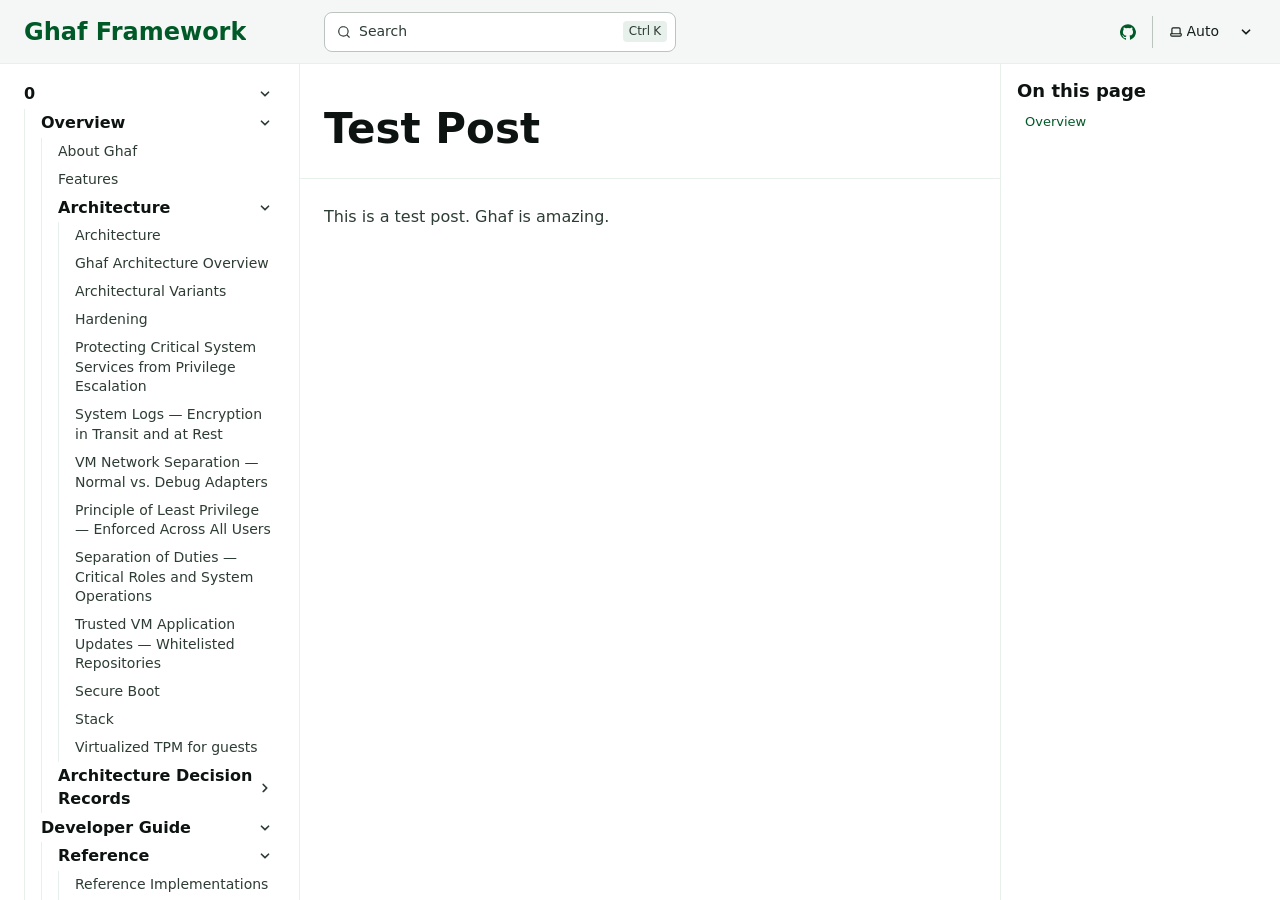
==== commit 067b75d7: "deploy: 701acbf73bf3d0c0e6c9af1b4ef26a5234807017" ====
--- a/blog/stub-post/index.html
+++ b/blog/stub-post/index.html
@@ -1,4 +1,4 @@
-<!DOCTYPE html><html lang="en" dir="ltr" data-theme="dark" data-has-toc data-has-sidebar class="astro-bguv2lll"> <head><meta charset="utf-8"/><meta name="viewport" content="width=device-width, initial-scale=1"/><title>Test Post | Ghaf Framework</title><link rel="canonical" href="https://ghaf.tii.ae/blog/stub-post/"/><link rel="sitemap" href="/sitemap-index.xml"/><link rel="shortcut icon" href="/favicon.svg" type="image/svg+xml"/><meta name="generator" content="Astro v5.14.7"/><meta name="generator" content="Starlight v0.36.1"/><meta property="og:title" content="Test Post"/><meta property="og:type" content="article"/><meta property="og:url" content="https://ghaf.tii.ae/blog/stub-post/"/><meta property="og:locale" content="en"/><meta property="og:description"/><meta property="og:site_name" content="Ghaf Framework"/><meta name="twitter:card" content="summary_large_image"/><script>
+<!DOCTYPE html><html lang="en" dir="ltr" data-theme="dark" data-has-toc data-has-sidebar class="astro-bguv2lll"> <head><meta charset="utf-8"/><meta name="viewport" content="width=device-width, initial-scale=1"/><title>Test Post | Ghaf Framework</title><link rel="canonical" href="https://ghaf.tii.ae/blog/stub-post/"/><link rel="sitemap" href="/sitemap-index.xml"/><link rel="shortcut icon" href="/favicon.svg" type="image/svg+xml"/><meta name="generator" content="Astro v5.16.4"/><meta name="generator" content="Starlight v0.37.0"/><meta property="og:title" content="Test Post"/><meta property="og:type" content="article"/><meta property="og:url" content="https://ghaf.tii.ae/blog/stub-post/"/><meta property="og:locale" content="en"/><meta property="og:site_name" content="Ghaf Framework"/><meta name="twitter:card" content="summary_large_image"/><script>
 	window.StarlightThemeProvider = (() => {
 		const storedTheme =
 			typeof localStorage !== 'undefined' && localStorage.getItem('starlight-theme');
@@ -24,16 +24,16 @@
 			},
 		};
 	})();
-</script><template id="theme-icons"><svg aria-hidden="true" class="light astro-c6vsoqas" width="16" height="16" viewBox="0 0 24 24" fill="currentColor" style="--sl-icon-size: 1em;"><path d="M5 12a1 1 0 0 0-1-1H3a1 1 0 0 0 0 2h1a1 1 0 0 0 1-1Zm.64 5-.71.71a1 1 0 0 0 0 1.41 1 1 0 0 0 1.41 0l.71-.71A1 1 0 0 0 5.64 17ZM12 5a1 1 0 0 0 1-1V3a1 1 0 0 0-2 0v1a1 1 0 0 0 1 1Zm5.66 2.34a1 1 0 0 0 .7-.29l.71-.71a1 1 0 1 0-1.41-1.41l-.66.71a1 1 0 0 0 0 1.41 1 1 0 0 0 .66.29Zm-12-.29a1 1 0 0 0 1.41 0 1 1 0 0 0 0-1.41l-.71-.71a1.004 1.004 0 1 0-1.43 1.41l.73.71ZM21 11h-1a1 1 0 0 0 0 2h1a1 1 0 0 0 0-2Zm-2.64 6A1 1 0 0 0 17 18.36l.71.71a1 1 0 0 0 1.41 0 1 1 0 0 0 0-1.41l-.76-.66ZM12 6.5a5.5 5.5 0 1 0 5.5 5.5A5.51 5.51 0 0 0 12 6.5Zm0 9a3.5 3.5 0 1 1 0-7 3.5 3.5 0 0 1 0 7Zm0 3.5a1 1 0 0 0-1 1v1a1 1 0 0 0 2 0v-1a1 1 0 0 0-1-1Z"/></svg><svg aria-hidden="true" class="dark astro-c6vsoqas" width="16" height="16" viewBox="0 0 24 24" fill="currentColor" style="--sl-icon-size: 1em;"><path d="M21.64 13a1 1 0 0 0-1.05-.14 8.049 8.049 0 0 1-3.37.73 8.15 8.15 0 0 1-8.14-8.1 8.59 8.59 0 0 1 .25-2A1 1 0 0 0 8 2.36a10.14 10.14 0 1 0 14 11.69 1 1 0 0 0-.36-1.05Zm-9.5 6.69A8.14 8.14 0 0 1 7.08 5.22v.27a10.15 10.15 0 0 0 10.14 10.14 9.784 9.784 0 0 0 2.1-.22 8.11 8.11 0 0 1-7.18 4.32v-.04Z"/></svg><svg aria-hidden="true" class="auto astro-c6vsoqas" width="16" height="16" viewBox="0 0 24 24" fill="currentColor" style="--sl-icon-size: 1em;"><path d="M21 14h-1V7a3 3 0 0 0-3-3H7a3 3 0 0 0-3 3v7H3a1 1 0 0 0-1 1v2a3 3 0 0 0 3 3h14a3 3 0 0 0 3-3v-2a1 1 0 0 0-1-1ZM6 7a1 1 0 0 1 1-1h10a1 1 0 0 1 1 1v7H6V7Zm14 10a1 1 0 0 1-1 1H5a1 1 0 0 1-1-1v-1h16v1Z"/></svg></template><link rel="stylesheet" href="/_astro/print.DNXP8c50.css" media="print"><link rel="stylesheet" href="/_astro/index.CtDzKBFn.css">
+</script><template id="theme-icons"><svg aria-hidden="true" class="light astro-c6vsoqas" width="16" height="16" viewBox="0 0 24 24" fill="currentColor" style="--sl-icon-size: 1em;"><path d="M5 12a1 1 0 0 0-1-1H3a1 1 0 0 0 0 2h1a1 1 0 0 0 1-1Zm.64 5-.71.71a1 1 0 0 0 0 1.41 1 1 0 0 0 1.41 0l.71-.71A1 1 0 0 0 5.64 17ZM12 5a1 1 0 0 0 1-1V3a1 1 0 0 0-2 0v1a1 1 0 0 0 1 1Zm5.66 2.34a1 1 0 0 0 .7-.29l.71-.71a1 1 0 1 0-1.41-1.41l-.66.71a1 1 0 0 0 0 1.41 1 1 0 0 0 .66.29Zm-12-.29a1 1 0 0 0 1.41 0 1 1 0 0 0 0-1.41l-.71-.71a1.004 1.004 0 1 0-1.43 1.41l.73.71ZM21 11h-1a1 1 0 0 0 0 2h1a1 1 0 0 0 0-2Zm-2.64 6A1 1 0 0 0 17 18.36l.71.71a1 1 0 0 0 1.41 0 1 1 0 0 0 0-1.41l-.76-.66ZM12 6.5a5.5 5.5 0 1 0 5.5 5.5A5.51 5.51 0 0 0 12 6.5Zm0 9a3.5 3.5 0 1 1 0-7 3.5 3.5 0 0 1 0 7Zm0 3.5a1 1 0 0 0-1 1v1a1 1 0 0 0 2 0v-1a1 1 0 0 0-1-1Z"/></svg><svg aria-hidden="true" class="dark astro-c6vsoqas" width="16" height="16" viewBox="0 0 24 24" fill="currentColor" style="--sl-icon-size: 1em;"><path d="M21.64 13a1 1 0 0 0-1.05-.14 8.049 8.049 0 0 1-3.37.73 8.15 8.15 0 0 1-8.14-8.1 8.59 8.59 0 0 1 .25-2A1 1 0 0 0 8 2.36a10.14 10.14 0 1 0 14 11.69 1 1 0 0 0-.36-1.05Zm-9.5 6.69A8.14 8.14 0 0 1 7.08 5.22v.27a10.15 10.15 0 0 0 10.14 10.14 9.784 9.784 0 0 0 2.1-.22 8.11 8.11 0 0 1-7.18 4.32v-.04Z"/></svg><svg aria-hidden="true" class="auto astro-c6vsoqas" width="16" height="16" viewBox="0 0 24 24" fill="currentColor" style="--sl-icon-size: 1em;"><path d="M21 14h-1V7a3 3 0 0 0-3-3H7a3 3 0 0 0-3 3v7H3a1 1 0 0 0-1 1v2a3 3 0 0 0 3 3h14a3 3 0 0 0 3-3v-2a1 1 0 0 0-1-1ZM6 7a1 1 0 0 1 1-1h10a1 1 0 0 1 1 1v7H6V7Zm14 10a1 1 0 0 1-1 1H5a1 1 0 0 1-1-1v-1h16v1Z"/></svg></template><link rel="stylesheet" href="/_astro/print.DNXP8c50.css" media="print"><link rel="stylesheet" href="/_astro/index.Ccu-WvHk.css">
 <style>@layer starlight.components{:root{--sl-badge-default-border: var(--sl-color-accent);--sl-badge-default-bg: var(--sl-color-accent-low);--sl-badge-default-text: #fff;--sl-badge-note-border: var(--sl-color-blue);--sl-badge-note-bg: var(--sl-color-blue-low);--sl-badge-note-text: #fff;--sl-badge-danger-border: var(--sl-color-red);--sl-badge-danger-bg: var(--sl-color-red-low);--sl-badge-danger-text: #fff;--sl-badge-success-border: var(--sl-color-green);--sl-badge-success-bg: var(--sl-color-green-low);--sl-badge-success-text: #fff;--sl-badge-caution-border: var(--sl-color-orange);--sl-badge-caution-bg: var(--sl-color-orange-low);--sl-badge-caution-text: #fff;--sl-badge-tip-border: var(--sl-color-purple);--sl-badge-tip-bg: var(--sl-color-purple-low);--sl-badge-tip-text: #fff}[data-theme=light]:root{--sl-badge-default-bg: var(--sl-color-accent-high);--sl-badge-note-bg: var(--sl-color-blue-high);--sl-badge-danger-bg: var(--sl-color-red-high);--sl-badge-success-bg: var(--sl-color-green-high);--sl-badge-caution-bg: var(--sl-color-orange-high);--sl-badge-tip-bg: var(--sl-color-purple-high)}.sl-badge:where(.astro-avdet4wd){display:inline-block;border:1px solid var(--sl-color-border-badge);border-radius:.25rem;font-family:var(--sl-font-system-mono);line-height:normal;color:var(--sl-color-text-badge);background-color:var(--sl-color-bg-badge);overflow-wrap:anywhere}.sidebar-content .sl-badge:where(.astro-avdet4wd){line-height:1;font-size:var(--sl-text-xs);padding:.125rem .375rem}.sidebar-content a[aria-current=page]>.sl-badge:where(.astro-avdet4wd){--sl-color-bg-badge: transparent;--sl-color-border-badge: currentColor;color:inherit}.default:where(.astro-avdet4wd){--sl-color-bg-badge: var(--sl-badge-default-bg);--sl-color-border-badge: var(--sl-badge-default-border);--sl-color-text-badge: var(--sl-badge-default-text)}.note:where(.astro-avdet4wd){--sl-color-bg-badge: var(--sl-badge-note-bg);--sl-color-border-badge: var(--sl-badge-note-border);--sl-color-text-badge: var(--sl-badge-note-text)}.danger:where(.astro-avdet4wd){--sl-color-bg-badge: var(--sl-badge-danger-bg);--sl-color-border-badge: var(--sl-badge-danger-border);--sl-color-text-badge: var(--sl-badge-danger-text)}.success:where(.astro-avdet4wd){--sl-color-bg-badge: var(--sl-badge-success-bg);--sl-color-border-badge: var(--sl-badge-success-border);--sl-color-text-badge: var(--sl-badge-success-text)}.tip:where(.astro-avdet4wd){--sl-color-bg-badge: var(--sl-badge-tip-bg);--sl-color-border-badge: var(--sl-badge-tip-border);--sl-color-text-badge: var(--sl-badge-tip-text)}.caution:where(.astro-avdet4wd){--sl-color-bg-badge: var(--sl-badge-caution-bg);--sl-color-border-badge: var(--sl-badge-caution-border);--sl-color-text-badge: var(--sl-badge-caution-text)}.small:where(.astro-avdet4wd){font-size:var(--sl-text-xs);padding:.125rem .25rem}.medium:where(.astro-avdet4wd){font-size:var(--sl-text-sm);padding:.175rem .35rem}.large:where(.astro-avdet4wd){font-size:var(--sl-text-base);padding:.225rem .45rem}.sl-markdown-content :is(h1,h2,h3,h4,h5,h6) .sl-badge:where(.astro-avdet4wd){vertical-align:middle}}
 @layer starlight.components{.card-grid:where(.astro-zntqmydn){display:grid;grid-template-columns:100%;gap:1rem}.card-grid:where(.astro-zntqmydn)>*{margin-top:0!important}@media(min-width:50rem){.card-grid:where(.astro-zntqmydn){grid-template-columns:1fr 1fr;gap:1.5rem}.stagger:where(.astro-zntqmydn){--stagger-height: 5rem;padding-bottom:var(--stagger-height)}.stagger:where(.astro-zntqmydn)>*:nth-child(2n){transform:translateY(var(--stagger-height))}}}
 @layer starlight.components{.card:where(.astro-v5tidmuc){--sl-card-border: var(--sl-color-purple);--sl-card-bg: var(--sl-color-purple-low);border:1px solid var(--sl-color-gray-5);background-color:var(--sl-color-black);padding:clamp(1rem,calc(.125rem + 3vw),2.5rem);flex-direction:column;gap:clamp(.5rem,calc(.125rem + 1vw),1rem)}.card:where(.astro-v5tidmuc):nth-child(4n+1){--sl-card-border: var(--sl-color-orange);--sl-card-bg: var(--sl-color-orange-low)}.card:where(.astro-v5tidmuc):nth-child(4n+3){--sl-card-border: var(--sl-color-green);--sl-card-bg: var(--sl-color-green-low)}.card:where(.astro-v5tidmuc):nth-child(4n+4){--sl-card-border: var(--sl-color-red);--sl-card-bg: var(--sl-color-red-low)}.card:where(.astro-v5tidmuc):nth-child(4n+5){--sl-card-border: var(--sl-color-blue);--sl-card-bg: var(--sl-color-blue-low)}.title:where(.astro-v5tidmuc){font-weight:600;font-size:var(--sl-text-h4);color:var(--sl-color-white);line-height:var(--sl-line-height-headings);gap:1rem;align-items:center}.card:where(.astro-v5tidmuc) .icon:where(.astro-v5tidmuc){border:1px solid var(--sl-card-border);background-color:var(--sl-card-bg);padding:.2em;border-radius:.25rem;flex-shrink:0}.card:where(.astro-v5tidmuc) .body:where(.astro-v5tidmuc){margin:0;font-size:clamp(var(--sl-text-sm),calc(.5rem + 1vw),var(--sl-text-body))}}
 @layer starlight.components{svg:where(.astro-c6vsoqas){color:var(--sl-icon-color);font-size:var(--sl-icon-size, 1em);width:1em;height:1em}}
-@layer starlight.components{starlight-tabs:where(.astro-esqgolmp){display:block}.tablist-wrapper:where(.astro-esqgolmp){overflow-x:auto}:where(.astro-esqgolmp)[role=tablist]{display:flex;list-style:none;border-bottom:2px solid var(--sl-color-gray-5);padding:0}.tab:where(.astro-esqgolmp){display:flex;margin-bottom:-2px}.tab:where(.astro-esqgolmp)>:where(.astro-esqgolmp)[role=tab]{display:flex;align-items:center;gap:.5rem;line-height:var(--sl-line-height-headings);padding:.275rem 1.25rem;text-decoration:none;border-bottom:2px solid var(--sl-color-gray-5);color:var(--sl-color-gray-3);outline-offset:var(--sl-outline-offset-inside);overflow-wrap:initial}.tab:where(.astro-esqgolmp) :where(.astro-esqgolmp)[role=tab][aria-selected=true]{color:var(--sl-color-white);border-color:var(--sl-color-text-accent);font-weight:600}.tablist-wrapper:where(.astro-esqgolmp)~[role=tabpanel]{margin-top:1rem}}
+@layer starlight.components{starlight-tabs:where(.astro-esqgolmp){display:block}.tablist-wrapper:where(.astro-esqgolmp){overflow-x:auto}:where(.astro-esqgolmp)[role=tablist]{display:flex;list-style:none;border-bottom:2px solid var(--sl-color-gray-5);padding:0}.tab:where(.astro-esqgolmp){display:flex}.tab:where(.astro-esqgolmp)>:where(.astro-esqgolmp)[role=tab]{--sl-tab-color-border: var(--sl-color-gray-5);display:flex;align-items:center;gap:.5rem;line-height:var(--sl-line-height-headings);padding:.275rem 1.25rem;text-decoration:none;box-shadow:0 2px 0 var(--sl-tab-color-border);color:var(--sl-color-gray-3);outline-offset:var(--sl-outline-offset-inside);overflow-wrap:initial}.tab:where(.astro-esqgolmp) :where(.astro-esqgolmp)[role=tab][aria-selected=true]{--sl-tab-color-border: var(--sl-color-text-accent);color:var(--sl-color-white);font-weight:600}.tablist-wrapper:where(.astro-esqgolmp)~[role=tabpanel]{margin-top:1rem}}
 @layer starlight.components{.sl-steps{--bullet-size: calc(var(--sl-line-height) * 1rem);--bullet-margin: .375rem;list-style:none;counter-reset:steps-counter var(--sl-steps-start, 0);padding-inline-start:0}.sl-steps>li{counter-increment:steps-counter;position:relative;padding-inline-start:calc(var(--bullet-size) + 1rem);padding-bottom:1px;min-height:calc(var(--bullet-size) + var(--bullet-margin))}.sl-steps>li+li{margin-top:0}.sl-steps>li:before{content:counter(steps-counter);position:absolute;top:0;inset-inline-start:0;width:var(--bullet-size);height:var(--bullet-size);line-height:var(--bullet-size);font-size:var(--sl-text-xs);font-weight:600;text-align:center;color:var(--sl-color-white);background-color:var(--sl-color-gray-6);border-radius:99rem;box-shadow:inset 0 0 0 1px var(--sl-color-gray-5)}.sl-steps>li:after{--guide-width: 1px;content:"";position:absolute;top:calc(var(--bullet-size) + var(--bullet-margin));bottom:var(--bullet-margin);inset-inline-start:calc((var(--bullet-size) - var(--guide-width)) / 2);width:var(--guide-width);background-color:var(--sl-color-hairline-light)}}@layer starlight.content{.sl-steps>li>:first-child{--lh: calc(1em * var(--sl-line-height));--shift-y: calc(.5 * (var(--bullet-size) - var(--lh)));transform:translateY(var(--shift-y));margin-bottom:var(--shift-y)}.sl-steps>li>:first-child:where(h1,h2,h3,h4,h5,h6){--lh: calc(1em * var(--sl-line-height-headings))}@supports (--prop: 1lh){.sl-steps>li>:first-child{--lh: 1lh}}}
 @layer starlight.components{starlight-file-tree:where(.astro-p67cqifm){--x-space: 1.5rem;--y-space: .125rem;--y-pad: 0;display:block;border:1px solid var(--sl-color-gray-5);padding:1rem;background-color:var(--sl-color-gray-6);font-size:var(--sl-text-xs);font-family:var(--__sl-font-mono);overflow-x:auto}starlight-file-tree:where(.astro-p67cqifm) .directory>details{border:0;padding:0;padding-inline-start:var(--x-space);background:transparent}starlight-file-tree:where(.astro-p67cqifm) .directory>details>summary{margin-inline-start:calc(-1 * var(--x-space));border:0;padding:var(--y-pad) .625rem;font-weight:400;color:var(--sl-color-white);max-width:100%}starlight-file-tree:where(.astro-p67cqifm) .directory>details>summary::marker,starlight-file-tree:where(.astro-p67cqifm) .directory>details>summary::-webkit-details-marker{color:var(--sl-color-gray-3)}starlight-file-tree:where(.astro-p67cqifm) .directory>details>summary:hover,starlight-file-tree:where(.astro-p67cqifm) .directory>details>summary:hover .tree-icon{cursor:pointer;color:var(--sl-color-text-accent);fill:currentColor}starlight-file-tree:where(.astro-p67cqifm) .directory>details>summary:hover~ul{border-color:var(--sl-color-gray-4)}starlight-file-tree:where(.astro-p67cqifm) .directory>details>summary:hover .highlight .tree-icon{color:var(--sl-color-text-invert);fill:currentColor}starlight-file-tree:where(.astro-p67cqifm) ul{margin-inline-start:.5rem;border-inline-start:1px solid var(--sl-color-gray-5);padding:0;padding-inline-start:.125rem;list-style:none}starlight-file-tree:where(.astro-p67cqifm)>ul{margin:0;border:0;padding:0}starlight-file-tree:where(.astro-p67cqifm) li{margin:var(--y-space) 0;padding:var(--y-pad) 0}starlight-file-tree:where(.astro-p67cqifm) .file{margin-inline-start:calc(var(--x-space) - .125rem);color:var(--sl-color-white)}starlight-file-tree:where(.astro-p67cqifm) .tree-entry{display:inline-flex;align-items:flex-start;flex-wrap:wrap;max-width:calc(100% - 1rem)}@media(min-width:30em){starlight-file-tree:where(.astro-p67cqifm) .tree-entry{flex-wrap:nowrap}}starlight-file-tree:where(.astro-p67cqifm) .tree-entry>:first-child{flex-shrink:0}starlight-file-tree:where(.astro-p67cqifm) .empty{color:var(--sl-color-gray-3);padding-inline-start:.375rem}starlight-file-tree:where(.astro-p67cqifm) .comment{color:var(--sl-color-gray-3);padding-inline-start:1.625rem;max-width:24rem;min-width:12rem}starlight-file-tree:where(.astro-p67cqifm) .highlight{display:inline-block;border-radius:.25rem;padding-inline-end:.5rem;color:var(--sl-color-text-invert);background-color:var(--sl-color-text-accent)}starlight-file-tree:where(.astro-p67cqifm) svg{display:inline;fill:var(--sl-color-gray-3);vertical-align:middle;margin-inline:.25rem .375rem;width:.875rem;height:.875rem}starlight-file-tree:where(.astro-p67cqifm) .highlight svg.tree-icon{fill:currentColor}}
 @layer starlight.components{.sl-link-button:where(.astro-xwgiixxa){align-items:center;border:1px solid transparent;border-radius:999rem;display:inline-flex;font-size:var(--sl-text-sm);gap:.5em;line-height:1.1875;outline-offset:.25rem;padding:.4375rem 1.125rem;text-decoration:none}.sl-link-button:where(.astro-xwgiixxa).primary{background:var(--sl-color-text-accent);border-color:var(--sl-color-text-accent);color:var(--sl-color-black)}.sl-link-button:where(.astro-xwgiixxa).primary:hover{color:var(--sl-color-black)}.sl-link-button:where(.astro-xwgiixxa).secondary{border-color:inherit;color:var(--sl-color-white)}.sl-link-button:where(.astro-xwgiixxa).minimal{color:var(--sl-color-white);padding-inline:0}.sl-link-button:where(.astro-xwgiixxa) svg{flex-shrink:0}@media(min-width:50rem){.sl-link-button:where(.astro-xwgiixxa){font-size:var(--sl-text-base);padding:.9375rem 1.25rem}}.sl-markdown-content .sl-link-button:where(.astro-xwgiixxa){margin-inline-end:1rem}.sl-markdown-content .sl-link-button:where(.astro-xwgiixxa):not(:where(p *)){margin-block:1rem}}
-</style><script type="module" src="/_astro/page.CqwDW6Ek.js"></script></head> <body class="astro-bguv2lll"> <a href="#_top" class="astro-7q3lir66">Skip to content</a>  <div class="page sl-flex astro-vrdttmbt"> <header class="header astro-vrdttmbt"><div class="header astro-kmkmnagf"> <div class="title-wrapper sl-flex astro-kmkmnagf"> <a href="/" class="site-title sl-flex astro-m46x6ez3">  <span class="astro-m46x6ez3" translate="no"> Ghaf Framework </span> </a>  </div> <div class="sl-flex print:hidden astro-kmkmnagf"> <site-search class="astro-kmkmnagf astro-v37mnknz" data-translations="{&#34;placeholder&#34;:&#34;Search&#34;}"> <button data-open-modal disabled aria-label="Search" aria-keyshortcuts="Control+K" class="astro-v37mnknz"> <svg aria-hidden="true" class="astro-v37mnknz astro-c6vsoqas" width="16" height="16" viewBox="0 0 24 24" fill="currentColor" style="--sl-icon-size: 1em;"><path d="M21.71 20.29 18 16.61A9 9 0 1 0 16.61 18l3.68 3.68a.999.999 0 0 0 1.42 0 1 1 0 0 0 0-1.39ZM11 18a7 7 0 1 1 0-14 7 7 0 0 1 0 14Z"/></svg> <span class="sl-hidden md:sl-block astro-v37mnknz" aria-hidden="true">Search</span> <kbd class="sl-hidden md:sl-flex astro-v37mnknz" style="display: none;"> <kbd class="astro-v37mnknz">Ctrl</kbd><kbd class="astro-v37mnknz">K</kbd> </kbd> </button> <dialog style="padding:0" aria-label="Search" class="astro-v37mnknz"> <div class="dialog-frame sl-flex astro-v37mnknz">  <button data-close-modal class="sl-flex md:sl-hidden astro-v37mnknz"> Cancel </button> <div class="search-container astro-v37mnknz"> <div id="starlight__search" class="astro-v37mnknz"></div> </div> </div> </dialog> </site-search>  <script>
+</style><script type="module" src="/_astro/page.B1D-nYk3.js"></script></head> <body class="astro-bguv2lll"> <a href="#_top" class="astro-7q3lir66">Skip to content</a>  <div class="page sl-flex astro-vrdttmbt"> <header class="header astro-vrdttmbt"><div class="header astro-kmkmnagf"> <div class="title-wrapper sl-flex astro-kmkmnagf"> <a href="/" class="site-title sl-flex astro-m46x6ez3">  <span class="astro-m46x6ez3" translate="no"> Ghaf Framework </span> </a>  </div> <div class="sl-flex print:hidden astro-kmkmnagf"> <site-search class="astro-kmkmnagf astro-v37mnknz" data-translations="{&#34;placeholder&#34;:&#34;Search&#34;}"> <button data-open-modal disabled aria-label="Search" aria-keyshortcuts="Control+K" class="astro-v37mnknz"> <svg aria-hidden="true" class="astro-v37mnknz astro-c6vsoqas" width="16" height="16" viewBox="0 0 24 24" fill="currentColor" style="--sl-icon-size: 1em;"><path d="M21.71 20.29 18 16.61A9 9 0 1 0 16.61 18l3.68 3.68a.999.999 0 0 0 1.42 0 1 1 0 0 0 0-1.39ZM11 18a7 7 0 1 1 0-14 7 7 0 0 1 0 14Z"/></svg> <span class="sl-hidden md:sl-block astro-v37mnknz" aria-hidden="true">Search</span> <kbd class="sl-hidden md:sl-flex astro-v37mnknz" style="display: none;"> <kbd class="astro-v37mnknz">Ctrl</kbd><kbd class="astro-v37mnknz">K</kbd> </kbd> </button> <dialog style="padding:0" aria-label="Search" class="astro-v37mnknz"> <div class="dialog-frame sl-flex astro-v37mnknz">  <button data-close-modal class="sl-flex md:sl-hidden astro-v37mnknz"> Cancel </button> <div class="search-container astro-v37mnknz"> <div id="starlight__search" class="astro-v37mnknz"></div> </div> </div> </dialog> </site-search>  <script>
 	(() => {
 		const openBtn = document.querySelector('button[data-open-modal]');
 		const shortcut = openBtn?.querySelector('kbd');
@@ -47,7 +47,7 @@
 	})();
 </script> <script type="module" src="/_astro/Search.astro_astro_type_script_index_0_lang.cjYDvRdi.js"></script>   </div> <div class="sl-hidden md:sl-flex print:hidden right-group astro-kmkmnagf"> <div class="sl-flex social-icons astro-kmkmnagf"> <a href="https://github.com/tiiuae/ghaf" rel="me" class="sl-flex astro-wy4te6ga"><span class="sr-only astro-wy4te6ga">GitHub</span><svg aria-hidden="true" class="astro-wy4te6ga astro-c6vsoqas" width="16" height="16" viewBox="0 0 24 24" fill="currentColor" style="--sl-icon-size: 1em;"><path d="M12 .3a12 12 0 0 0-3.8 23.38c.6.12.83-.26.83-.57L9 21.07c-3.34.72-4.04-1.61-4.04-1.61-.55-1.39-1.34-1.76-1.34-1.76-1.08-.74.09-.73.09-.73 1.2.09 1.83 1.24 1.83 1.24 1.08 1.83 2.81 1.3 3.5 1 .1-.78.42-1.31.76-1.61-2.67-.3-5.47-1.33-5.47-5.93 0-1.31.47-2.38 1.24-3.22-.14-.3-.54-1.52.1-3.18 0 0 1-.32 3.3 1.23a11.5 11.5 0 0 1 6 0c2.28-1.55 3.29-1.23 3.29-1.23.64 1.66.24 2.88.12 3.18a4.65 4.65 0 0 1 1.23 3.22c0 4.61-2.8 5.63-5.48 5.92.42.36.81 1.1.81 2.22l-.01 3.29c0 .31.2.69.82.57A12 12 0 0 0 12 .3Z"/></svg></a> </div> <starlight-theme-select>  <label style="--sl-select-width: 6.25em" class="astro-4yphtoen"> <span class="sr-only astro-4yphtoen">Select theme</span> <svg aria-hidden="true" class="icon label-icon astro-4yphtoen astro-c6vsoqas" width="16" height="16" viewBox="0 0 24 24" fill="currentColor" style="--sl-icon-size: 1em;"><path d="M21 14h-1V7a3 3 0 0 0-3-3H7a3 3 0 0 0-3 3v7H3a1 1 0 0 0-1 1v2a3 3 0 0 0 3 3h14a3 3 0 0 0 3-3v-2a1 1 0 0 0-1-1ZM6 7a1 1 0 0 1 1-1h10a1 1 0 0 1 1 1v7H6V7Zm14 10a1 1 0 0 1-1 1H5a1 1 0 0 1-1-1v-1h16v1Z"/></svg> <select autocomplete="off" class="astro-4yphtoen"> <option value="dark" class="astro-4yphtoen">Dark</option><option value="light" class="astro-4yphtoen">Light</option><option value="auto" selected class="astro-4yphtoen">Auto</option> </select> <svg aria-hidden="true" class="icon caret astro-4yphtoen astro-c6vsoqas" width="16" height="16" viewBox="0 0 24 24" fill="currentColor" style="--sl-icon-size: 1em;"><path d="M17 9.17a1 1 0 0 0-1.41 0L12 12.71 8.46 9.17a1 1 0 1 0-1.41 1.42l4.24 4.24a1.002 1.002 0 0 0 1.42 0L17 10.59a1.002 1.002 0 0 0 0-1.42Z"/></svg> </label>  </starlight-theme-select>  <script>
 	StarlightThemeProvider.updatePickers();
-</script> <script type="module">const r="starlight-theme",o=e=>e==="auto"||e==="dark"||e==="light"?e:"auto",c=()=>o(typeof localStorage<"u"&&localStorage.getItem(r));function n(e){typeof localStorage<"u"&&localStorage.setItem(r,e==="light"||e==="dark"?e:"")}const l=()=>matchMedia("(prefers-color-scheme: light)").matches?"light":"dark";function t(e){StarlightThemeProvider.updatePickers(e),document.documentElement.dataset.theme=e==="auto"?l():e,n(e)}matchMedia("(prefers-color-scheme: light)").addEventListener("change",()=>{c()==="auto"&&t("auto")});class s extends HTMLElement{constructor(){super(),t(c()),this.querySelector("select")?.addEventListener("change",a=>{a.currentTarget instanceof HTMLSelectElement&&t(o(a.currentTarget.value))})}}customElements.define("starlight-theme-select",s);</script> <script type="module">class s extends HTMLElement{constructor(){super();const e=this.querySelector("select");e&&(e.addEventListener("change",t=>{t.currentTarget instanceof HTMLSelectElement&&(window.location.pathname=t.currentTarget.value)}),window.addEventListener("pageshow",t=>{if(!t.persisted)return;const n=e.querySelector("option[selected]")?.index;n!==e.selectedIndex&&(e.selectedIndex=n??0)}))}}customElements.define("starlight-lang-select",s);</script> </div> </div> </header> <nav class="sidebar print:hidden astro-vrdttmbt" aria-label="Main"> <starlight-menu-button class="print:hidden astro-jif73yzw"> <button aria-expanded="false" aria-label="Menu" aria-controls="starlight__sidebar" class="sl-flex md:sl-hidden astro-jif73yzw"> <svg aria-hidden="true" class="open-menu astro-jif73yzw astro-c6vsoqas" width="16" height="16" viewBox="0 0 24 24" fill="currentColor" style="--sl-icon-size: 1em;"><path d="M3 8h18a1 1 0 1 0 0-2H3a1 1 0 0 0 0 2Zm18 8H3a1 1 0 0 0 0 2h18a1 1 0 0 0 0-2Zm0-5H3a1 1 0 0 0 0 2h18a1 1 0 0 0 0-2Z"/></svg> <svg aria-hidden="true" class="close-menu astro-jif73yzw astro-c6vsoqas" width="16" height="16" viewBox="0 0 24 24" fill="currentColor" style="--sl-icon-size: 1em;"><path d="m13.41 12 6.3-6.29a1.004 1.004 0 1 0-1.42-1.42L12 10.59l-6.29-6.3a1.004 1.004 0 0 0-1.42 1.42l6.3 6.29-6.3 6.29a1 1 0 0 0 0 1.42.998.998 0 0 0 1.42 0l6.29-6.3 6.29 6.3a.999.999 0 0 0 1.42 0 1 1 0 0 0 0-1.42L13.41 12Z"/></svg> </button> </starlight-menu-button> <script type="module">class s extends HTMLElement{constructor(){super(),this.btn=this.querySelector("button"),this.btn.addEventListener("click",()=>this.toggleExpanded());const t=this.closest("nav");t&&t.addEventListener("keyup",e=>this.closeOnEscape(e))}setExpanded(t){this.setAttribute("aria-expanded",String(t)),document.body.toggleAttribute("data-mobile-menu-expanded",t)}toggleExpanded(){this.setExpanded(this.getAttribute("aria-expanded")!=="true")}closeOnEscape(t){t.code==="Escape"&&(this.setExpanded(!1),this.btn.focus())}}customElements.define("starlight-menu-button",s);</script>   <div id="starlight__sidebar" class="sidebar-pane astro-vrdttmbt"> <div class="sidebar-content sl-flex astro-vrdttmbt">  <sl-sidebar-state-persist data-hash="18vn7k2" class="astro-kku4brbg"> <script aria-hidden="true">
+</script> <script type="module">const r="starlight-theme",o=e=>e==="auto"||e==="dark"||e==="light"?e:"auto",c=()=>o(typeof localStorage<"u"&&localStorage.getItem(r));function n(e){typeof localStorage<"u"&&localStorage.setItem(r,e==="light"||e==="dark"?e:"")}const l=()=>matchMedia("(prefers-color-scheme: light)").matches?"light":"dark";function t(e){StarlightThemeProvider.updatePickers(e),document.documentElement.dataset.theme=e==="auto"?l():e,n(e)}matchMedia("(prefers-color-scheme: light)").addEventListener("change",()=>{c()==="auto"&&t("auto")});class s extends HTMLElement{constructor(){super(),t(c()),this.querySelector("select")?.addEventListener("change",a=>{a.currentTarget instanceof HTMLSelectElement&&t(o(a.currentTarget.value))})}}customElements.define("starlight-theme-select",s);</script> <script type="module">class s extends HTMLElement{constructor(){super();const e=this.querySelector("select");e&&(e.addEventListener("change",t=>{t.currentTarget instanceof HTMLSelectElement&&(window.location.pathname=t.currentTarget.value)}),window.addEventListener("pageshow",t=>{if(!t.persisted)return;const n=e.querySelector("option[selected]")?.index;n!==e.selectedIndex&&(e.selectedIndex=n??0)}))}}customElements.define("starlight-lang-select",s);</script> </div> </div> </header> <nav class="sidebar print:hidden astro-vrdttmbt" aria-label="Main"> <starlight-menu-button class="print:hidden astro-jif73yzw"> <button aria-expanded="false" aria-label="Menu" aria-controls="starlight__sidebar" class="sl-flex md:sl-hidden astro-jif73yzw"> <svg aria-hidden="true" class="open-menu astro-jif73yzw astro-c6vsoqas" width="16" height="16" viewBox="0 0 24 24" fill="currentColor" style="--sl-icon-size: 1em;"><path d="M3 8h18a1 1 0 1 0 0-2H3a1 1 0 0 0 0 2Zm18 8H3a1 1 0 0 0 0 2h18a1 1 0 0 0 0-2Zm0-5H3a1 1 0 0 0 0 2h18a1 1 0 0 0 0-2Z"/></svg> <svg aria-hidden="true" class="close-menu astro-jif73yzw astro-c6vsoqas" width="16" height="16" viewBox="0 0 24 24" fill="currentColor" style="--sl-icon-size: 1em;"><path d="m13.41 12 6.3-6.29a1.004 1.004 0 1 0-1.42-1.42L12 10.59l-6.29-6.3a1.004 1.004 0 0 0-1.42 1.42l6.3 6.29-6.3 6.29a1 1 0 0 0 0 1.42.998.998 0 0 0 1.42 0l6.29-6.3 6.29 6.3a.999.999 0 0 0 1.42 0 1 1 0 0 0 0-1.42L13.41 12Z"/></svg> </button> </starlight-menu-button> <script type="module">class s extends HTMLElement{constructor(){super(),this.btn=this.querySelector("button"),this.btn.addEventListener("click",()=>this.toggleExpanded());const t=this.closest("nav");t&&t.addEventListener("keyup",e=>this.closeOnEscape(e))}setExpanded(t){this.setAttribute("aria-expanded",String(t)),document.body.toggleAttribute("data-mobile-menu-expanded",t)}toggleExpanded(){this.setExpanded(this.getAttribute("aria-expanded")!=="true")}closeOnEscape(t){t.code==="Escape"&&(this.setExpanded(!1),this.btn.focus())}}customElements.define("starlight-menu-button",s);</script>   <div id="starlight__sidebar" class="sidebar-pane astro-vrdttmbt"> <div class="sidebar-content sl-flex astro-vrdttmbt">  <sl-sidebar-state-persist data-hash="1gm51zs" class="astro-kku4brbg"> <script aria-hidden="true">
 		(() => {
 			try {
 				if (!matchMedia('(min-width: 50em)').matches) return;
@@ -70,7 +70,7 @@
 				);
 			} catch {}
 		})();
-	</script>  <ul class="top-level astro-3ii7xxms"> <li class="astro-3ii7xxms"> <details open class="astro-3ii7xxms"> <summary class="astro-3ii7xxms"> <span class="group-label astro-3ii7xxms"> <span class="large astro-3ii7xxms">0</span>  </span> <svg aria-hidden="true" class="caret astro-3ii7xxms astro-c6vsoqas" width="16" height="16" viewBox="0 0 24 24" fill="currentColor" style="--sl-icon-size: 1.25rem;"><path d="m14.83 11.29-4.24-4.24a1 1 0 1 0-1.42 1.41L12.71 12l-3.54 3.54a1 1 0 0 0 0 1.41 1 1 0 0 0 .71.29 1 1 0 0 0 .71-.29l4.24-4.24a1.002 1.002 0 0 0 0-1.42Z"/></svg> </summary> <sl-sidebar-restore data-index="0"></sl-sidebar-restore> <ul class="astro-3ii7xxms"> <li class="astro-3ii7xxms"> <details open class="astro-3ii7xxms"> <summary class="astro-3ii7xxms"> <span class="group-label astro-3ii7xxms"> <span class="large astro-3ii7xxms">Overview</span>  </span> <svg aria-hidden="true" class="caret astro-3ii7xxms astro-c6vsoqas" width="16" height="16" viewBox="0 0 24 24" fill="currentColor" style="--sl-icon-size: 1.25rem;"><path d="m14.83 11.29-4.24-4.24a1 1 0 1 0-1.42 1.41L12.71 12l-3.54 3.54a1 1 0 0 0 0 1.41 1 1 0 0 0 .71.29 1 1 0 0 0 .71-.29l4.24-4.24a1.002 1.002 0 0 0 0-1.42Z"/></svg> </summary> <sl-sidebar-restore data-index="1"></sl-sidebar-restore> <ul class="astro-3ii7xxms"> <li class="astro-3ii7xxms"> <a href="/ghaf/overview/" aria-current="false" class="astro-3ii7xxms"> <span class="astro-3ii7xxms">About Ghaf</span>  </a> </li><li class="astro-3ii7xxms"> <a href="/ghaf/overview/features/" aria-current="false" class="astro-3ii7xxms"> <span class="astro-3ii7xxms">Features</span>  </a> </li><li class="astro-3ii7xxms"> <details open class="astro-3ii7xxms"> <summary class="astro-3ii7xxms"> <span class="group-label astro-3ii7xxms"> <span class="large astro-3ii7xxms">Architecture</span>  </span> <svg aria-hidden="true" class="caret astro-3ii7xxms astro-c6vsoqas" width="16" height="16" viewBox="0 0 24 24" fill="currentColor" style="--sl-icon-size: 1.25rem;"><path d="m14.83 11.29-4.24-4.24a1 1 0 1 0-1.42 1.41L12.71 12l-3.54 3.54a1 1 0 0 0 0 1.41 1 1 0 0 0 .71.29 1 1 0 0 0 .71-.29l4.24-4.24a1.002 1.002 0 0 0 0-1.42Z"/></svg> </summary> <sl-sidebar-restore data-index="2"></sl-sidebar-restore> <ul class="astro-3ii7xxms"> <li class="astro-3ii7xxms"> <a href="/ghaf/overview/arch/" aria-current="false" class="astro-3ii7xxms"> <span class="astro-3ii7xxms">Architecture</span>  </a> </li><li class="astro-3ii7xxms"> <a href="/ghaf/overview/arch/variants/" aria-current="false" class="astro-3ii7xxms"> <span class="astro-3ii7xxms">Architectural Variants</span>  </a> </li><li class="astro-3ii7xxms"> <a href="/ghaf/overview/arch/hardening/" aria-current="false" class="astro-3ii7xxms"> <span class="astro-3ii7xxms">Hardening</span>  </a> </li><li class="astro-3ii7xxms"> <a href="/ghaf/overview/arch/critical-services-privilege-escalation/" aria-current="false" class="astro-3ii7xxms"> <span class="astro-3ii7xxms">Protecting Critical System Services from Privilege Escalation</span>  </a> </li><li class="astro-3ii7xxms"> <a href="/ghaf/overview/arch/system-logs-encryption/" aria-current="false" class="astro-3ii7xxms"> <span class="astro-3ii7xxms">System Logs — Encryption in Transit and at Rest</span>  </a> </li><li class="astro-3ii7xxms"> <a href="/ghaf/overview/arch/vm-network-separation/" aria-current="false" class="astro-3ii7xxms"> <span class="astro-3ii7xxms">VM Network Separation — Normal vs. Debug Adapters</span>  </a> </li><li class="astro-3ii7xxms"> <a href="/ghaf/overview/arch/least-privilege/" aria-current="false" class="astro-3ii7xxms"> <span class="astro-3ii7xxms">Principle of Least Privilege — Enforced Across All Users</span>  </a> </li><li class="astro-3ii7xxms"> <a href="/ghaf/overview/arch/separation-of-duties/" aria-current="false" class="astro-3ii7xxms"> <span class="astro-3ii7xxms">Separation of Duties — Critical Roles and System Operations</span>  </a> </li><li class="astro-3ii7xxms"> <a href="/ghaf/overview/arch/trusted-vm-whitelisted-repos/" aria-current="false" class="astro-3ii7xxms"> <span class="astro-3ii7xxms">Trusted VM Application Updates — Whitelisted Repositories</span>  </a> </li><li class="astro-3ii7xxms"> <a href="/ghaf/overview/arch/secureboot/" aria-current="false" class="astro-3ii7xxms"> <span class="astro-3ii7xxms">Secure Boot</span>  </a> </li><li class="astro-3ii7xxms"> <a href="/ghaf/overview/arch/stack/" aria-current="false" class="astro-3ii7xxms"> <span class="astro-3ii7xxms">Stack</span>  </a> </li><li class="astro-3ii7xxms"> <a href="/ghaf/overview/arch/guest-tpm/" aria-current="false" class="astro-3ii7xxms"> <span class="astro-3ii7xxms">Virtualized TPM for guests</span>  </a> </li> </ul>  </details> </li><li class="astro-3ii7xxms"> <details class="astro-3ii7xxms"> <summary class="astro-3ii7xxms"> <span class="group-label astro-3ii7xxms"> <span class="large astro-3ii7xxms">Architecture Decision Records</span>  </span> <svg aria-hidden="true" class="caret astro-3ii7xxms astro-c6vsoqas" width="16" height="16" viewBox="0 0 24 24" fill="currentColor" style="--sl-icon-size: 1.25rem;"><path d="m14.83 11.29-4.24-4.24a1 1 0 1 0-1.42 1.41L12.71 12l-3.54 3.54a1 1 0 0 0 0 1.41 1 1 0 0 0 .71.29 1 1 0 0 0 .71-.29l4.24-4.24a1.002 1.002 0 0 0 0-1.42Z"/></svg> </summary> <sl-sidebar-restore data-index="3"></sl-sidebar-restore> <ul class="astro-3ii7xxms"> <li class="astro-3ii7xxms"> <a href="/ghaf/overview/arch/adr/" aria-current="false" class="astro-3ii7xxms"> <span class="astro-3ii7xxms">ADRs</span>  </a> </li><li class="astro-3ii7xxms"> <a href="/ghaf/overview/arch/adr/minimal-host/" aria-current="false" class="astro-3ii7xxms"> <span class="astro-3ii7xxms">Minimal Host</span> <span class="sl-badge caution small  astro-3ii7xxms astro-avdet4wd">Proposed</span> </a> </li><li class="astro-3ii7xxms"> <a href="/ghaf/overview/arch/adr/netvm/" aria-current="false" class="astro-3ii7xxms"> <span class="astro-3ii7xxms">Networking Virtual Machine</span> <span class="sl-badge caution small  astro-3ii7xxms astro-avdet4wd">Proposed</span> </a> </li><li class="astro-3ii7xxms"> <a href="/ghaf/overview/arch/adr/idsvm/" aria-current="false" class="astro-3ii7xxms"> <span class="astro-3ii7xxms">Intrusion Detection System Virtual Machine</span> <span class="sl-badge caution small  astro-3ii7xxms astro-avdet4wd">Proposed</span> </a> </li><li class="astro-3ii7xxms"> <a href="/ghaf/overview/arch/adr/platform-bus-passthrough-support/" aria-current="false" class="astro-3ii7xxms"> <span class="astro-3ii7xxms">rust-vmm—Bus Passthrough Support for Rust VMMs</span> <span class="sl-badge caution small  astro-3ii7xxms astro-avdet4wd">Proposed</span> </a> </li> </ul>  </details> </li> </ul>  </details> </li><li class="astro-3ii7xxms"> <details open class="astro-3ii7xxms"> <summary class="astro-3ii7xxms"> <span class="group-label astro-3ii7xxms"> <span class="large astro-3ii7xxms">Developer Guide</span>  </span> <svg aria-hidden="true" class="caret astro-3ii7xxms astro-c6vsoqas" width="16" height="16" viewBox="0 0 24 24" fill="currentColor" style="--sl-icon-size: 1.25rem;"><path d="m14.83 11.29-4.24-4.24a1 1 0 1 0-1.42 1.41L12.71 12l-3.54 3.54a1 1 0 0 0 0 1.41 1 1 0 0 0 .71.29 1 1 0 0 0 .71-.29l4.24-4.24a1.002 1.002 0 0 0 0-1.42Z"/></svg> </summary> <sl-sidebar-restore data-index="4"></sl-sidebar-restore> <ul class="astro-3ii7xxms"> <li class="astro-3ii7xxms"> <details open class="astro-3ii7xxms"> <summary class="astro-3ii7xxms"> <span class="group-label astro-3ii7xxms"> <span class="large astro-3ii7xxms">Reference</span>  </span> <svg aria-hidden="true" class="caret astro-3ii7xxms astro-c6vsoqas" width="16" height="16" viewBox="0 0 24 24" fill="currentColor" style="--sl-icon-size: 1.25rem;"><path d="m14.83 11.29-4.24-4.24a1 1 0 1 0-1.42 1.41L12.71 12l-3.54 3.54a1 1 0 0 0 0 1.41 1 1 0 0 0 .71.29 1 1 0 0 0 .71-.29l4.24-4.24a1.002 1.002 0 0 0 0-1.42Z"/></svg> </summary> <sl-sidebar-restore data-index="5"></sl-sidebar-restore> <ul class="astro-3ii7xxms"> <li class="astro-3ii7xxms"> <a href="/ghaf/dev/ref/" aria-current="false" class="astro-3ii7xxms"> <span class="astro-3ii7xxms">Reference Implementations</span>  </a> </li><li class="astro-3ii7xxms"> <a href="/ghaf/dev/ref/development/" aria-current="false" class="astro-3ii7xxms"> <span class="astro-3ii7xxms">Development</span>  </a> </li><li class="astro-3ii7xxms"> <a href="/ghaf/dev/ref/build_and_run/" aria-current="false" class="astro-3ii7xxms"> <span class="astro-3ii7xxms">Build and Run</span>  </a> </li><li class="astro-3ii7xxms"> <a href="/ghaf/dev/ref/remote_build_setup/" aria-current="false" class="astro-3ii7xxms"> <span class="astro-3ii7xxms">Running Remote Build on NixOS</span>  </a> </li><li class="astro-3ii7xxms"> <a href="/ghaf/dev/ref/installer/" aria-current="false" class="astro-3ii7xxms"> <span class="astro-3ii7xxms">Installer</span>  </a> </li><li class="astro-3ii7xxms"> <a href="/ghaf/dev/ref/cross_compilation/" aria-current="false" class="astro-3ii7xxms"> <span class="astro-3ii7xxms">Cross Compilation</span>  </a> </li><li class="astro-3ii7xxms"> <a href="/ghaf/dev/ref/creating_appvm/" aria-current="false" class="astro-3ii7xxms"> <span class="astro-3ii7xxms">Creating an Application VM</span>  </a> </li><li class="astro-3ii7xxms"> <a href="/ghaf/dev/ref/hw-config/" aria-current="false" class="astro-3ii7xxms"> <span class="astro-3ii7xxms">Hardware Configuration</span>  </a> </li><li class="astro-3ii7xxms"> <a href="/ghaf/dev/ref/profiles-config/" aria-current="false" class="astro-3ii7xxms"> <span class="astro-3ii7xxms">Profiles Configuration</span>  </a> </li><li class="astro-3ii7xxms"> <a href="/ghaf/dev/ref/labwc/" aria-current="false" class="astro-3ii7xxms"> <span class="astro-3ii7xxms">labwc Desktop Environment</span>  </a> </li><li class="astro-3ii7xxms"> <a href="/ghaf/dev/ref/cosmic/" aria-current="false" class="astro-3ii7xxms"> <span class="astro-3ii7xxms">COSMIC Desktop Environment</span>  </a> </li><li class="astro-3ii7xxms"> <a href="/ghaf/dev/ref/idsvm-development/" aria-current="false" class="astro-3ii7xxms"> <span class="astro-3ii7xxms">IDS VM Further Development</span>  </a> </li><li class="astro-3ii7xxms"> <a href="/ghaf/dev/ref/systemd-service-config/" aria-current="false" class="astro-3ii7xxms"> <span class="astro-3ii7xxms">systemd Service Hardening</span>  </a> </li><li class="astro-3ii7xxms"> <a href="/ghaf/dev/ref/kill_switch/" aria-current="false" class="astro-3ii7xxms"> <span class="astro-3ii7xxms">Ghaf Kill Switch</span>  </a> </li> </ul>  </details> </li><li class="astro-3ii7xxms"> <details open class="astro-3ii7xxms"> <summary class="astro-3ii7xxms"> <span class="group-label astro-3ii7xxms"> <span class="large astro-3ii7xxms">Troubleshooting</span>  </span> <svg aria-hidden="true" class="caret astro-3ii7xxms astro-c6vsoqas" width="16" height="16" viewBox="0 0 24 24" fill="currentColor" style="--sl-icon-size: 1.25rem;"><path d="m14.83 11.29-4.24-4.24a1 1 0 1 0-1.42 1.41L12.71 12l-3.54 3.54a1 1 0 0 0 0 1.41 1 1 0 0 0 .71.29 1 1 0 0 0 .71-.29l4.24-4.24a1.002 1.002 0 0 0 0-1.42Z"/></svg> </summary> <sl-sidebar-restore data-index="6"></sl-sidebar-restore> <ul class="astro-3ii7xxms"> <li class="astro-3ii7xxms"> <a href="/ghaf/dev/troubleshooting/" aria-current="false" class="astro-3ii7xxms"> <span class="astro-3ii7xxms">Troubleshooting</span>  </a> </li><li class="astro-3ii7xxms"> <a href="/ghaf/dev/troubleshooting/systemd/system-log/" aria-current="false" class="astro-3ii7xxms"> <span class="astro-3ii7xxms">Analyzing System Log</span>  </a> </li><li class="astro-3ii7xxms"> <a href="/ghaf/dev/troubleshooting/systemd/systemctl/" aria-current="false" class="astro-3ii7xxms"> <span class="astro-3ii7xxms">Debugging systemd Using systemctl</span>  </a> </li><li class="astro-3ii7xxms"> <a href="/ghaf/dev/troubleshooting/systemd/systemd-analyzer/" aria-current="false" class="astro-3ii7xxms"> <span class="astro-3ii7xxms">Inspecting Services with systemd-analyze</span>  </a> </li><li class="astro-3ii7xxms"> <a href="/ghaf/dev/troubleshooting/systemd/strace/" aria-current="false" class="astro-3ii7xxms"> <span class="astro-3ii7xxms">Using strace for Debugging Initialization Sequence</span>  </a> </li><li class="astro-3ii7xxms"> <a href="/ghaf/dev/troubleshooting/systemd/early-shell/" aria-current="false" class="astro-3ii7xxms"> <span class="astro-3ii7xxms">Early Shell</span>  </a> </li> </ul>  </details> </li><li class="astro-3ii7xxms"> <details open class="astro-3ii7xxms"> <summary class="astro-3ii7xxms"> <span class="group-label astro-3ii7xxms"> <span class="large astro-3ii7xxms">Ghaf as a Library</span>  </span> <svg aria-hidden="true" class="caret astro-3ii7xxms astro-c6vsoqas" width="16" height="16" viewBox="0 0 24 24" fill="currentColor" style="--sl-icon-size: 1.25rem;"><path d="m14.83 11.29-4.24-4.24a1 1 0 1 0-1.42 1.41L12.71 12l-3.54 3.54a1 1 0 0 0 0 1.41 1 1 0 0 0 .71.29 1 1 0 0 0 .71-.29l4.24-4.24a1.002 1.002 0 0 0 0-1.42Z"/></svg> </summary> <sl-sidebar-restore data-index="7"></sl-sidebar-restore> <ul class="astro-3ii7xxms"> <li class="astro-3ii7xxms"> <a href="/ghaf/dev/library/" aria-current="false" class="astro-3ii7xxms"> <span class="astro-3ii7xxms">Ghaf Templates</span>  </a> </li><li class="astro-3ii7xxms"> <a href="/ghaf/dev/library/example_project/" aria-current="false" class="astro-3ii7xxms"> <span class="astro-3ii7xxms">Example Project</span>  </a> </li><li class="astro-3ii7xxms"> <a href="/ghaf/dev/library/modules_options/" aria-current="false" class="astro-3ii7xxms"> <span class="astro-3ii7xxms">Modules Options</span>  </a> </li> </ul>  </details> </li><li class="astro-3ii7xxms"> <details open class="astro-3ii7xxms"> <summary class="astro-3ii7xxms"> <span class="group-label astro-3ii7xxms"> <span class="large astro-3ii7xxms">Technologies</span>  </span> <svg aria-hidden="true" class="caret astro-3ii7xxms astro-c6vsoqas" width="16" height="16" viewBox="0 0 24 24" fill="currentColor" style="--sl-icon-size: 1.25rem;"><path d="m14.83 11.29-4.24-4.24a1 1 0 1 0-1.42 1.41L12.71 12l-3.54 3.54a1 1 0 0 0 0 1.41 1 1 0 0 0 .71.29 1 1 0 0 0 .71-.29l4.24-4.24a1.002 1.002 0 0 0 0-1.42Z"/></svg> </summary> <sl-sidebar-restore data-index="8"></sl-sidebar-restore> <ul class="astro-3ii7xxms"> <li class="astro-3ii7xxms"> <a href="/ghaf/dev/technologies/" aria-current="false" class="astro-3ii7xxms"> <span class="astro-3ii7xxms">Technologies</span>  </a> </li><li class="astro-3ii7xxms"> <a href="/ghaf/dev/technologies/compartment/" aria-current="false" class="astro-3ii7xxms"> <span class="astro-3ii7xxms">Compartmentalization</span>  </a> </li><li class="astro-3ii7xxms"> <details open class="astro-3ii7xxms"> <summary class="astro-3ii7xxms"> <span class="group-label astro-3ii7xxms"> <span class="large astro-3ii7xxms">Passthrough</span>  </span> <svg aria-hidden="true" class="caret astro-3ii7xxms astro-c6vsoqas" width="16" height="16" viewBox="0 0 24 24" fill="currentColor" style="--sl-icon-size: 1.25rem;"><path d="m14.83 11.29-4.24-4.24a1 1 0 1 0-1.42 1.41L12.71 12l-3.54 3.54a1 1 0 0 0 0 1.41 1 1 0 0 0 .71.29 1 1 0 0 0 .71-.29l4.24-4.24a1.002 1.002 0 0 0 0-1.42Z"/></svg> </summary> <sl-sidebar-restore data-index="9"></sl-sidebar-restore> <ul class="astro-3ii7xxms"> <li class="astro-3ii7xxms"> <a href="/ghaf/dev/technologies/passthrough/" aria-current="false" class="astro-3ii7xxms"> <span class="astro-3ii7xxms">Devices Passthrough</span>  </a> </li><li class="astro-3ii7xxms"> <a href="/ghaf/dev/technologies/vfio/" aria-current="false" class="astro-3ii7xxms"> <span class="astro-3ii7xxms">Binding Devices to VFIO Driver to Allow Passthrough</span>  </a> </li><li class="astro-3ii7xxms"> <a href="/ghaf/dev/technologies/device_tree_overlays_pt/" aria-current="false" class="astro-3ii7xxms"> <span class="astro-3ii7xxms">Device Tree Overlays for Passthrough</span>  </a> </li><li class="astro-3ii7xxms"> <details class="astro-3ii7xxms"> <summary class="astro-3ii7xxms"> <span class="group-label astro-3ii7xxms"> <span class="large astro-3ii7xxms">NVIDIA Jetson AGX Orin</span>  </span> <svg aria-hidden="true" class="caret astro-3ii7xxms astro-c6vsoqas" width="16" height="16" viewBox="0 0 24 24" fill="currentColor" style="--sl-icon-size: 1.25rem;"><path d="m14.83 11.29-4.24-4.24a1 1 0 1 0-1.42 1.41L12.71 12l-3.54 3.54a1 1 0 0 0 0 1.41 1 1 0 0 0 .71.29 1 1 0 0 0 .71-.29l4.24-4.24a1.002 1.002 0 0 0 0-1.42Z"/></svg> </summary> <sl-sidebar-restore data-index="10"></sl-sidebar-restore> <ul class="astro-3ii7xxms"> <li class="astro-3ii7xxms"> <a href="/ghaf/dev/technologies/nvidia_agx_pt_uart/" aria-current="false" class="astro-3ii7xxms"> <span class="astro-3ii7xxms">UART Passthrough</span>  </a> </li><li class="astro-3ii7xxms"> <a href="/ghaf/dev/technologies/nvidia_agx_pt_pcie/" aria-current="false" class="astro-3ii7xxms"> <span class="astro-3ii7xxms">PCIe Passthrough</span>  </a> </li><li class="astro-3ii7xxms"> <a href="/ghaf/dev/technologies/nvidia_uarti_net_vm/" aria-current="false" class="astro-3ii7xxms"> <span class="astro-3ii7xxms">UARTI Passthrough to netvm</span>  </a> </li> </ul>  </details> </li><li class="astro-3ii7xxms"> <details class="astro-3ii7xxms"> <summary class="astro-3ii7xxms"> <span class="group-label astro-3ii7xxms"> <span class="large astro-3ii7xxms">x86</span>  </span> <svg aria-hidden="true" class="caret astro-3ii7xxms astro-c6vsoqas" width="16" height="16" viewBox="0 0 24 24" fill="currentColor" style="--sl-icon-size: 1.25rem;"><path d="m14.83 11.29-4.24-4.24a1 1 0 1 0-1.42 1.41L12.71 12l-3.54 3.54a1 1 0 0 0 0 1.41 1 1 0 0 0 .71.29 1 1 0 0 0 .71-.29l4.24-4.24a1.002 1.002 0 0 0 0-1.42Z"/></svg> </summary> <sl-sidebar-restore data-index="11"></sl-sidebar-restore> <ul class="astro-3ii7xxms"> <li class="astro-3ii7xxms"> <a href="/ghaf/dev/technologies/x86_pcie_crosvm/" aria-current="false" class="astro-3ii7xxms"> <span class="astro-3ii7xxms">x86 PCIe Passthrough with crosvm</span>  </a> </li><li class="astro-3ii7xxms"> <a href="/ghaf/dev/technologies/x86_gpu_passthrough_qemu/" aria-current="false" class="astro-3ii7xxms"> <span class="astro-3ii7xxms">GPU Passthrough with Qemu</span>  </a> </li> </ul>  </details> </li> </ul>  </details> </li><li class="astro-3ii7xxms"> <a href="/ghaf/dev/technologies/nvidia_virtualization_bpmp/" aria-current="false" class="astro-3ii7xxms"> <span class="astro-3ii7xxms">NVIDIA Jetson AGX Orin: Boot and Power Management Processor Virtualization</span>  </a> </li><li class="astro-3ii7xxms"> <a href="/ghaf/dev/technologies/hypervisor_options/" aria-current="false" class="astro-3ii7xxms"> <span class="astro-3ii7xxms">Ghaf-Specific microvm Hypervisor Options</span>  </a> </li><li class="astro-3ii7xxms"> <a href="/ghaf/dev/technologies/hardware_acceleration/" aria-current="false" class="astro-3ii7xxms"> <span class="astro-3ii7xxms">Hardware acceleration in Linux</span>  </a> </li><li class="astro-3ii7xxms"> <a href="/ghaf/dev/technologies/fake-battery/" aria-current="false" class="astro-3ii7xxms"> <span class="astro-3ii7xxms">Fake battery loading and testing</span>  </a> </li> </ul>  </details> </li> </ul>  </details> </li><li class="astro-3ii7xxms"> <details open class="astro-3ii7xxms"> <summary class="astro-3ii7xxms"> <span class="group-label astro-3ii7xxms"> <span class="large astro-3ii7xxms">Build System and Supply Chain</span>  </span> <svg aria-hidden="true" class="caret astro-3ii7xxms astro-c6vsoqas" width="16" height="16" viewBox="0 0 24 24" fill="currentColor" style="--sl-icon-size: 1.25rem;"><path d="m14.83 11.29-4.24-4.24a1 1 0 1 0-1.42 1.41L12.71 12l-3.54 3.54a1 1 0 0 0 0 1.41 1 1 0 0 0 .71.29 1 1 0 0 0 .71-.29l4.24-4.24a1.002 1.002 0 0 0 0-1.42Z"/></svg> </summary> <sl-sidebar-restore data-index="12"></sl-sidebar-restore> <ul class="astro-3ii7xxms"> <li class="astro-3ii7xxms"> <a href="/ghaf/scs/ci-cd-system/" aria-current="false" class="astro-3ii7xxms"> <span class="astro-3ii7xxms">Continuous Integration and Distribution</span>  </a> </li><li class="astro-3ii7xxms"> <details open class="astro-3ii7xxms"> <summary class="astro-3ii7xxms"> <span class="group-label astro-3ii7xxms"> <span class="large astro-3ii7xxms">Supply Chain Security</span>  </span> <svg aria-hidden="true" class="caret astro-3ii7xxms astro-c6vsoqas" width="16" height="16" viewBox="0 0 24 24" fill="currentColor" style="--sl-icon-size: 1.25rem;"><path d="m14.83 11.29-4.24-4.24a1 1 0 1 0-1.42 1.41L12.71 12l-3.54 3.54a1 1 0 0 0 0 1.41 1 1 0 0 0 .71.29 1 1 0 0 0 .71-.29l4.24-4.24a1.002 1.002 0 0 0 0-1.42Z"/></svg> </summary> <sl-sidebar-restore data-index="13"></sl-sidebar-restore> <ul class="astro-3ii7xxms"> <li class="astro-3ii7xxms"> <a href="/ghaf/scs/scs/" aria-current="false" class="astro-3ii7xxms"> <span class="astro-3ii7xxms">Introduction</span>  </a> </li><li class="astro-3ii7xxms"> <a href="/ghaf/scs/slsa-framework/" aria-current="false" class="astro-3ii7xxms"> <span class="astro-3ii7xxms">SLSA Framework</span>  </a> </li><li class="astro-3ii7xxms"> <a href="/ghaf/scs/sbom/" aria-current="false" class="astro-3ii7xxms"> <span class="astro-3ii7xxms">Software Bill of Materials (SBOM)</span>  </a> </li><li class="astro-3ii7xxms"> <a href="/ghaf/scs/pki/" aria-current="false" class="astro-3ii7xxms"> <span class="astro-3ii7xxms">Public Key Infrastructure</span>  </a> </li><li class="astro-3ii7xxms"> <a href="/ghaf/scs/ghaf-security-fix-automation/" aria-current="false" class="astro-3ii7xxms"> <span class="astro-3ii7xxms">Security Fix Automation</span>  </a> </li><li class="astro-3ii7xxms"> <a href="/ghaf/scs/patching-automation/" aria-current="false" class="astro-3ii7xxms"> <span class="astro-3ii7xxms">Patch Management Automation</span>  </a> </li> </ul>  </details> </li> </ul>  </details> </li><li class="astro-3ii7xxms"> <details open class="astro-3ii7xxms"> <summary class="astro-3ii7xxms"> <span class="group-label astro-3ii7xxms"> <span class="large astro-3ii7xxms">Ghaf Showcases and Scenarios</span>  </span> <svg aria-hidden="true" class="caret astro-3ii7xxms astro-c6vsoqas" width="16" height="16" viewBox="0 0 24 24" fill="currentColor" style="--sl-icon-size: 1.25rem;"><path d="m14.83 11.29-4.24-4.24a1 1 0 1 0-1.42 1.41L12.71 12l-3.54 3.54a1 1 0 0 0 0 1.41 1 1 0 0 0 .71.29 1 1 0 0 0 .71-.29l4.24-4.24a1.002 1.002 0 0 0 0-1.42Z"/></svg> </summary> <sl-sidebar-restore data-index="14"></sl-sidebar-restore> <ul class="astro-3ii7xxms"> <li class="astro-3ii7xxms"> <a href="/ghaf/scenarios/showcases/" aria-current="false" class="astro-3ii7xxms"> <span class="astro-3ii7xxms">Showcases</span>  </a> </li><li class="astro-3ii7xxms"> <a href="/ghaf/scenarios/run_win_vm/" aria-current="false" class="astro-3ii7xxms"> <span class="astro-3ii7xxms">Running Windows 11 in VM on Ghaf</span>  </a> </li><li class="astro-3ii7xxms"> <a href="/ghaf/scenarios/run_cuttlefish/" aria-current="false" class="astro-3ii7xxms"> <span class="astro-3ii7xxms">Running Android Cuttlefish Virtual Device on Ghaf</span>  </a> </li> </ul>  </details> </li><li class="astro-3ii7xxms"> <details class="astro-3ii7xxms"> <summary class="astro-3ii7xxms"> <span class="group-label astro-3ii7xxms"> <span class="large astro-3ii7xxms">Release Notes</span>  </span> <svg aria-hidden="true" class="caret astro-3ii7xxms astro-c6vsoqas" width="16" height="16" viewBox="0 0 24 24" fill="currentColor" style="--sl-icon-size: 1.25rem;"><path d="m14.83 11.29-4.24-4.24a1 1 0 1 0-1.42 1.41L12.71 12l-3.54 3.54a1 1 0 0 0 0 1.41 1 1 0 0 0 .71.29 1 1 0 0 0 .71-.29l4.24-4.24a1.002 1.002 0 0 0 0-1.42Z"/></svg> </summary> <sl-sidebar-restore data-index="15"></sl-sidebar-restore> <ul class="astro-3ii7xxms"> <li class="astro-3ii7xxms"> <a href="/ghaf/releases/release_notes/" aria-current="false" class="astro-3ii7xxms"> <span class="astro-3ii7xxms">Ghaf Release Notes</span>  </a> </li><li class="astro-3ii7xxms"> <a href="/ghaf/releases/ghaf-25093/" aria-current="false" class="astro-3ii7xxms"> <span class="astro-3ii7xxms">Release ghaf-25.09.2</span> <span class="sl-badge success small  astro-3ii7xxms astro-avdet4wd">Latest</span> </a> </li><li class="astro-3ii7xxms"> <a href="/ghaf/releases/ghaf-25092/" aria-current="false" class="astro-3ii7xxms"> <span class="astro-3ii7xxms">Release ghaf-25.09.2</span>  </a> </li><li class="astro-3ii7xxms"> <a href="/ghaf/releases/ghaf-25091/" aria-current="false" class="astro-3ii7xxms"> <span class="astro-3ii7xxms">Release ghaf-25.09.1</span>  </a> </li><li class="astro-3ii7xxms"> <a href="/ghaf/releases/ghaf-2508/" aria-current="false" class="astro-3ii7xxms"> <span class="astro-3ii7xxms">Release ghaf-25.08</span>  </a> </li><li class="astro-3ii7xxms"> <a href="/ghaf/releases/ghaf-2506/" aria-current="false" class="astro-3ii7xxms"> <span class="astro-3ii7xxms">Release ghaf-25.06</span>  </a> </li><li class="astro-3ii7xxms"> <a href="/ghaf/releases/ghaf-2505/" aria-current="false" class="astro-3ii7xxms"> <span class="astro-3ii7xxms">Release ghaf-25.05</span>  </a> </li><li class="astro-3ii7xxms"> <a href="/ghaf/releases/ghaf-2504/" aria-current="false" class="astro-3ii7xxms"> <span class="astro-3ii7xxms">Release ghaf-25.04</span>  </a> </li><li class="astro-3ii7xxms"> <a href="/ghaf/releases/ghaf-2503/" aria-current="false" class="astro-3ii7xxms"> <span class="astro-3ii7xxms">Release ghaf-25.03</span>  </a> </li><li class="astro-3ii7xxms"> <a href="/ghaf/releases/ghaf-24124/" aria-current="false" class="astro-3ii7xxms"> <span class="astro-3ii7xxms">Release ghaf-24.12.4</span>  </a> </li><li class="astro-3ii7xxms"> <a href="/ghaf/releases/ghaf-24123/" aria-current="false" class="astro-3ii7xxms"> <span class="astro-3ii7xxms">Release ghaf-24.12.3</span>  </a> </li><li class="astro-3ii7xxms"> <a href="/ghaf/releases/ghaf-24122/" aria-current="false" class="astro-3ii7xxms"> <span class="astro-3ii7xxms">Release ghaf-24.12.2</span>  </a> </li><li class="astro-3ii7xxms"> <a href="/ghaf/releases/ghaf-24121/" aria-current="false" class="astro-3ii7xxms"> <span class="astro-3ii7xxms">Release ghaf-24.12.1</span>  </a> </li><li class="astro-3ii7xxms"> <a href="/ghaf/releases/ghaf-2412/" aria-current="false" class="astro-3ii7xxms"> <span class="astro-3ii7xxms">Release ghaf-24.12</span>  </a> </li><li class="astro-3ii7xxms"> <a href="/ghaf/releases/ghaf-24094/" aria-current="false" class="astro-3ii7xxms"> <span class="astro-3ii7xxms">Release ghaf-24.09.4</span>  </a> </li><li class="astro-3ii7xxms"> <a href="/ghaf/releases/ghaf-24093/" aria-current="false" class="astro-3ii7xxms"> <span class="astro-3ii7xxms">Release ghaf-24.09.3</span>  </a> </li><li class="astro-3ii7xxms"> <a href="/ghaf/releases/ghaf-24092/" aria-current="false" class="astro-3ii7xxms"> <span class="astro-3ii7xxms">Release ghaf-24.09.2</span>  </a> </li><li class="astro-3ii7xxms"> <a href="/ghaf/releases/ghaf-24091/" aria-current="false" class="astro-3ii7xxms"> <span class="astro-3ii7xxms">Release ghaf-24.09.1</span>  </a> </li><li class="astro-3ii7xxms"> <a href="/ghaf/releases/ghaf-2409/" aria-current="false" class="astro-3ii7xxms"> <span class="astro-3ii7xxms">Release ghaf-24.09</span>  </a> </li><li class="astro-3ii7xxms"> <a href="/ghaf/releases/ghaf-2406/" aria-current="false" class="astro-3ii7xxms"> <span class="astro-3ii7xxms">Release ghaf-24.06</span>  </a> </li><li class="astro-3ii7xxms"> <a href="/ghaf/releases/ghaf-2403/" aria-current="false" class="astro-3ii7xxms"> <span class="astro-3ii7xxms">Release ghaf-24.03</span>  </a> </li><li class="astro-3ii7xxms"> <a href="/ghaf/releases/ghaf-2312/" aria-current="false" class="astro-3ii7xxms"> <span class="astro-3ii7xxms">Release ghaf-23.12</span>  </a> </li><li class="astro-3ii7xxms"> <a href="/ghaf/releases/ghaf-2309/" aria-current="false" class="astro-3ii7xxms"> <span class="astro-3ii7xxms">Release ghaf-23.09</span>  </a> </li><li class="astro-3ii7xxms"> <a href="/ghaf/releases/ghaf-2306/" aria-current="false" class="astro-3ii7xxms"> <span class="astro-3ii7xxms">Release ghaf-23.06</span>  </a> </li><li class="astro-3ii7xxms"> <a href="/ghaf/releases/ghaf-2305/" aria-current="false" class="astro-3ii7xxms"> <span class="astro-3ii7xxms">Release ghaf-23.05</span>  </a> </li> </ul>  </details> </li><li class="astro-3ii7xxms"> <details class="astro-3ii7xxms"> <summary class="astro-3ii7xxms"> <span class="group-label astro-3ii7xxms"> <span class="large astro-3ii7xxms">Appendices</span>  </span> <svg aria-hidden="true" class="caret astro-3ii7xxms astro-c6vsoqas" width="16" height="16" viewBox="0 0 24 24" fill="currentColor" style="--sl-icon-size: 1.25rem;"><path d="m14.83 11.29-4.24-4.24a1 1 0 1 0-1.42 1.41L12.71 12l-3.54 3.54a1 1 0 0 0 0 1.41 1 1 0 0 0 .71.29 1 1 0 0 0 .71-.29l4.24-4.24a1.002 1.002 0 0 0 0-1.42Z"/></svg> </summary> <sl-sidebar-restore data-index="16"></sl-sidebar-restore> <ul class="astro-3ii7xxms"> <li class="astro-3ii7xxms"> <a href="/ghaf/appendices/glossary/" aria-current="false" class="astro-3ii7xxms"> <span class="astro-3ii7xxms">Glossary</span>  </a> </li><li class="astro-3ii7xxms"> <a href="/ghaf/appendices/contributing_general/" aria-current="false" class="astro-3ii7xxms"> <span class="astro-3ii7xxms">Contribution Guidelines</span>  </a> </li><li class="astro-3ii7xxms"> <details open class="astro-3ii7xxms"> <summary class="astro-3ii7xxms"> <span class="group-label astro-3ii7xxms"> <span class="large astro-3ii7xxms">Research</span>  </span> <svg aria-hidden="true" class="caret astro-3ii7xxms astro-c6vsoqas" width="16" height="16" viewBox="0 0 24 24" fill="currentColor" style="--sl-icon-size: 1.25rem;"><path d="m14.83 11.29-4.24-4.24a1 1 0 1 0-1.42 1.41L12.71 12l-3.54 3.54a1 1 0 0 0 0 1.41 1 1 0 0 0 .71.29 1 1 0 0 0 .71-.29l4.24-4.24a1.002 1.002 0 0 0 0-1.42Z"/></svg> </summary> <sl-sidebar-restore data-index="17"></sl-sidebar-restore> <ul class="astro-3ii7xxms"> <li class="astro-3ii7xxms"> <a href="/ghaf/appendices/research/installation/" aria-current="false" class="astro-3ii7xxms"> <span class="astro-3ii7xxms">Approaches to Ghaf System Installation</span>  </a> </li><li class="astro-3ii7xxms"> <a href="/ghaf/appendices/research/imx8qm-passthrough/" aria-current="false" class="astro-3ii7xxms"> <span class="astro-3ii7xxms">i.MX 8QM Ethernet Passthrough</span>  </a> </li> </ul>  </details> </li> </ul>  </details> </li> </ul>  </details> </li><li class="astro-3ii7xxms"> <details open class="astro-3ii7xxms"> <summary class="astro-3ii7xxms"> <span class="group-label astro-3ii7xxms"> <span class="large astro-3ii7xxms">1</span>  </span> <svg aria-hidden="true" class="caret astro-3ii7xxms astro-c6vsoqas" width="16" height="16" viewBox="0 0 24 24" fill="currentColor" style="--sl-icon-size: 1.25rem;"><path d="m14.83 11.29-4.24-4.24a1 1 0 1 0-1.42 1.41L12.71 12l-3.54 3.54a1 1 0 0 0 0 1.41 1 1 0 0 0 .71.29 1 1 0 0 0 .71-.29l4.24-4.24a1.002 1.002 0 0 0 0-1.42Z"/></svg> </summary> <sl-sidebar-restore data-index="18"></sl-sidebar-restore> <ul class="astro-3ii7xxms"> <li class="astro-3ii7xxms"> <details open class="astro-3ii7xxms"> <summary class="astro-3ii7xxms"> <span class="group-label astro-3ii7xxms"> <span class="large astro-3ii7xxms">Overview</span>  </span> <svg aria-hidden="true" class="caret astro-3ii7xxms astro-c6vsoqas" width="16" height="16" viewBox="0 0 24 24" fill="currentColor" style="--sl-icon-size: 1.25rem;"><path d="m14.83 11.29-4.24-4.24a1 1 0 1 0-1.42 1.41L12.71 12l-3.54 3.54a1 1 0 0 0 0 1.41 1 1 0 0 0 .71.29 1 1 0 0 0 .71-.29l4.24-4.24a1.002 1.002 0 0 0 0-1.42Z"/></svg> </summary> <sl-sidebar-restore data-index="19"></sl-sidebar-restore> <ul class="astro-3ii7xxms"> <li class="astro-3ii7xxms"> <a href="/givc/overview/" aria-current="false" class="astro-3ii7xxms"> <span class="astro-3ii7xxms">GIVC Framework</span>  </a> </li><li class="astro-3ii7xxms"> <a href="/givc/overview/arch/" aria-current="false" class="astro-3ii7xxms"> <span class="astro-3ii7xxms">GIVC Architecture</span>  </a> </li> </ul>  </details> </li><li class="astro-3ii7xxms"> <details open class="astro-3ii7xxms"> <summary class="astro-3ii7xxms"> <span class="group-label astro-3ii7xxms"> <span class="large astro-3ii7xxms">Getting Started</span>  </span> <svg aria-hidden="true" class="caret astro-3ii7xxms astro-c6vsoqas" width="16" height="16" viewBox="0 0 24 24" fill="currentColor" style="--sl-icon-size: 1.25rem;"><path d="m14.83 11.29-4.24-4.24a1 1 0 1 0-1.42 1.41L12.71 12l-3.54 3.54a1 1 0 0 0 0 1.41 1 1 0 0 0 .71.29 1 1 0 0 0 .71-.29l4.24-4.24a1.002 1.002 0 0 0 0-1.42Z"/></svg> </summary> <sl-sidebar-restore data-index="20"></sl-sidebar-restore> <ul class="astro-3ii7xxms"> <li class="astro-3ii7xxms"> <a href="/givc/examples/" aria-current="false" class="astro-3ii7xxms"> <span class="astro-3ii7xxms">Getting Started</span>  </a> </li><li class="astro-3ii7xxms"> <a href="/givc/examples/modules/" aria-current="false" class="astro-3ii7xxms"> <span class="astro-3ii7xxms">NixOS Modules</span>  </a> </li> </ul>  </details> </li><li class="astro-3ii7xxms"> <details open class="astro-3ii7xxms"> <summary class="astro-3ii7xxms"> <span class="group-label astro-3ii7xxms"> <span class="large astro-3ii7xxms">API Reference</span>  </span> <svg aria-hidden="true" class="caret astro-3ii7xxms astro-c6vsoqas" width="16" height="16" viewBox="0 0 24 24" fill="currentColor" style="--sl-icon-size: 1.25rem;"><path d="m14.83 11.29-4.24-4.24a1 1 0 1 0-1.42 1.41L12.71 12l-3.54 3.54a1 1 0 0 0 0 1.41 1 1 0 0 0 .71.29 1 1 0 0 0 .71-.29l4.24-4.24a1.002 1.002 0 0 0 0-1.42Z"/></svg> </summary> <sl-sidebar-restore data-index="21"></sl-sidebar-restore> <ul class="astro-3ii7xxms"> <li class="astro-3ii7xxms"> <a href="/givc/api/" aria-current="false" class="astro-3ii7xxms"> <span class="astro-3ii7xxms">API Documentation</span>  </a> </li><li class="astro-3ii7xxms"> <details open class="astro-3ii7xxms"> <summary class="astro-3ii7xxms"> <span class="group-label astro-3ii7xxms"> <span class="large astro-3ii7xxms">NixOS Modules</span>  </span> <svg aria-hidden="true" class="caret astro-3ii7xxms astro-c6vsoqas" width="16" height="16" viewBox="0 0 24 24" fill="currentColor" style="--sl-icon-size: 1.25rem;"><path d="m14.83 11.29-4.24-4.24a1 1 0 1 0-1.42 1.41L12.71 12l-3.54 3.54a1 1 0 0 0 0 1.41 1 1 0 0 0 .71.29 1 1 0 0 0 .71-.29l4.24-4.24a1.002 1.002 0 0 0 0-1.42Z"/></svg> </summary> <sl-sidebar-restore data-index="22"></sl-sidebar-restore> <ul class="astro-3ii7xxms"> <li class="astro-3ii7xxms"> <a href="/givc/api/nixos/admin/" aria-current="false" class="astro-3ii7xxms"> <span class="astro-3ii7xxms">Admin Module</span>  </a> </li><li class="astro-3ii7xxms"> <a href="/givc/api/nixos/appvm/" aria-current="false" class="astro-3ii7xxms"> <span class="astro-3ii7xxms">Appvm Module</span>  </a> </li><li class="astro-3ii7xxms"> <a href="/givc/api/nixos/dbus/" aria-current="false" class="astro-3ii7xxms"> <span class="astro-3ii7xxms">Dbus Module</span>  </a> </li><li class="astro-3ii7xxms"> <a href="/givc/api/nixos/host/" aria-current="false" class="astro-3ii7xxms"> <span class="astro-3ii7xxms">Host Module</span>  </a> </li><li class="astro-3ii7xxms"> <a href="/givc/api/nixos/sysvm/" aria-current="false" class="astro-3ii7xxms"> <span class="astro-3ii7xxms">Sysvm Module</span>  </a> </li><li class="astro-3ii7xxms"> <a href="/givc/api/nixos/tls/" aria-current="false" class="astro-3ii7xxms"> <span class="astro-3ii7xxms">Tls Module</span>  </a> </li><li class="astro-3ii7xxms"> <a href="/givc/api/nixos/update-server/" aria-current="false" class="astro-3ii7xxms"> <span class="astro-3ii7xxms">Update-server Module</span>  </a> </li> </ul>  </details> </li><li class="astro-3ii7xxms"> <details open class="astro-3ii7xxms"> <summary class="astro-3ii7xxms"> <span class="group-label astro-3ii7xxms"> <span class="large astro-3ii7xxms">GRPC API</span>  </span> <svg aria-hidden="true" class="caret astro-3ii7xxms astro-c6vsoqas" width="16" height="16" viewBox="0 0 24 24" fill="currentColor" style="--sl-icon-size: 1.25rem;"><path d="m14.83 11.29-4.24-4.24a1 1 0 1 0-1.42 1.41L12.71 12l-3.54 3.54a1 1 0 0 0 0 1.41 1 1 0 0 0 .71.29 1 1 0 0 0 .71-.29l4.24-4.24a1.002 1.002 0 0 0 0-1.42Z"/></svg> </summary> <sl-sidebar-restore data-index="23"></sl-sidebar-restore> <ul class="astro-3ii7xxms"> <li class="astro-3ii7xxms"> <a href="/givc/api/grpc/admin/" aria-current="false" class="astro-3ii7xxms"> <span class="astro-3ii7xxms">Admin API</span>  </a> </li><li class="astro-3ii7xxms"> <a href="/givc/api/grpc/locale/" aria-current="false" class="astro-3ii7xxms"> <span class="astro-3ii7xxms">Locale API</span>  </a> </li><li class="astro-3ii7xxms"> <a href="/givc/api/grpc/socket/" aria-current="false" class="astro-3ii7xxms"> <span class="astro-3ii7xxms">Socket API</span>  </a> </li><li class="astro-3ii7xxms"> <a href="/givc/api/grpc/stats/" aria-current="false" class="astro-3ii7xxms"> <span class="astro-3ii7xxms">Stats API</span>  </a> </li><li class="astro-3ii7xxms"> <a href="/givc/api/grpc/systemd/" aria-current="false" class="astro-3ii7xxms"> <span class="astro-3ii7xxms">Systemd API</span>  </a> </li> </ul>  </details> </li><li class="astro-3ii7xxms"> <details class="astro-3ii7xxms"> <summary class="astro-3ii7xxms"> <span class="group-label astro-3ii7xxms"> <span class="large astro-3ii7xxms">Go API</span>  </span> <svg aria-hidden="true" class="caret astro-3ii7xxms astro-c6vsoqas" width="16" height="16" viewBox="0 0 24 24" fill="currentColor" style="--sl-icon-size: 1.25rem;"><path d="m14.83 11.29-4.24-4.24a1 1 0 1 0-1.42 1.41L12.71 12l-3.54 3.54a1 1 0 0 0 0 1.41 1 1 0 0 0 .71.29 1 1 0 0 0 .71-.29l4.24-4.24a1.002 1.002 0 0 0 0-1.42Z"/></svg> </summary> <sl-sidebar-restore data-index="24"></sl-sidebar-restore> <ul class="astro-3ii7xxms"> <li class="astro-3ii7xxms"> <a href="/givc/api/go/cmd/givc-agent/" aria-current="false" class="astro-3ii7xxms"> <span class="astro-3ii7xxms">Givc-agent Go-API</span>  </a> </li><li class="astro-3ii7xxms"> <details class="astro-3ii7xxms"> <summary class="astro-3ii7xxms"> <span class="group-label astro-3ii7xxms"> <span class="large astro-3ii7xxms">Go-GRPC API</span>  </span> <svg aria-hidden="true" class="caret astro-3ii7xxms astro-c6vsoqas" width="16" height="16" viewBox="0 0 24 24" fill="currentColor" style="--sl-icon-size: 1.25rem;"><path d="m14.83 11.29-4.24-4.24a1 1 0 1 0-1.42 1.41L12.71 12l-3.54 3.54a1 1 0 0 0 0 1.41 1 1 0 0 0 .71.29 1 1 0 0 0 .71-.29l4.24-4.24a1.002 1.002 0 0 0 0-1.42Z"/></svg> </summary> <sl-sidebar-restore data-index="25"></sl-sidebar-restore> <ul class="astro-3ii7xxms"> <li class="astro-3ii7xxms"> <a href="/givc/api/go/grpc/admin/" aria-current="false" class="astro-3ii7xxms"> <span class="astro-3ii7xxms">Admin Go-API</span>  </a> </li><li class="astro-3ii7xxms"> <a href="/givc/api/go/grpc/locale/" aria-current="false" class="astro-3ii7xxms"> <span class="astro-3ii7xxms">Locale Go-API</span>  </a> </li><li class="astro-3ii7xxms"> <a href="/givc/api/go/grpc/socket/" aria-current="false" class="astro-3ii7xxms"> <span class="astro-3ii7xxms">Socket Go-API</span>  </a> </li><li class="astro-3ii7xxms"> <a href="/givc/api/go/grpc/stats/" aria-current="false" class="astro-3ii7xxms"> <span class="astro-3ii7xxms">Stats Go-API</span>  </a> </li><li class="astro-3ii7xxms"> <a href="/givc/api/go/grpc/systemd/" aria-current="false" class="astro-3ii7xxms"> <span class="astro-3ii7xxms">Systemd Go-API</span>  </a> </li> </ul>  </details> </li><li class="astro-3ii7xxms"> <details class="astro-3ii7xxms"> <summary class="astro-3ii7xxms"> <span class="group-label astro-3ii7xxms"> <span class="large astro-3ii7xxms">Go Packages</span>  </span> <svg aria-hidden="true" class="caret astro-3ii7xxms astro-c6vsoqas" width="16" height="16" viewBox="0 0 24 24" fill="currentColor" style="--sl-icon-size: 1.25rem;"><path d="m14.83 11.29-4.24-4.24a1 1 0 1 0-1.42 1.41L12.71 12l-3.54 3.54a1 1 0 0 0 0 1.41 1 1 0 0 0 .71.29 1 1 0 0 0 .71-.29l4.24-4.24a1.002 1.002 0 0 0 0-1.42Z"/></svg> </summary> <sl-sidebar-restore data-index="26"></sl-sidebar-restore> <ul class="astro-3ii7xxms"> <li class="astro-3ii7xxms"> <a href="/givc/api/go/pkgs/applications/" aria-current="false" class="astro-3ii7xxms"> <span class="astro-3ii7xxms">Applications Go-API</span>  </a> </li><li class="astro-3ii7xxms"> <a href="/givc/api/go/pkgs/grpc/" aria-current="false" class="astro-3ii7xxms"> <span class="astro-3ii7xxms">Grpc Go-API</span>  </a> </li><li class="astro-3ii7xxms"> <a href="/givc/api/go/pkgs/localelistener/" aria-current="false" class="astro-3ii7xxms"> <span class="astro-3ii7xxms">Localelistener Go-API</span>  </a> </li><li class="astro-3ii7xxms"> <a href="/givc/api/go/pkgs/serviceclient/" aria-current="false" class="astro-3ii7xxms"> <span class="astro-3ii7xxms">Serviceclient Go-API</span>  </a> </li><li class="astro-3ii7xxms"> <a href="/givc/api/go/pkgs/servicemanager/" aria-current="false" class="astro-3ii7xxms"> <span class="astro-3ii7xxms">Servicemanager Go-API</span>  </a> </li><li class="astro-3ii7xxms"> <a href="/givc/api/go/pkgs/statsmanager/" aria-current="false" class="astro-3ii7xxms"> <span class="astro-3ii7xxms">Statsmanager Go-API</span>  </a> </li><li class="astro-3ii7xxms"> <a href="/givc/api/go/pkgs/types/" aria-current="false" class="astro-3ii7xxms"> <span class="astro-3ii7xxms">Types Go-API</span>  </a> </li><li class="astro-3ii7xxms"> <a href="/givc/api/go/pkgs/utility/" aria-current="false" class="astro-3ii7xxms"> <span class="astro-3ii7xxms">Utility Go-API</span>  </a> </li> </ul>  </details> </li> </ul>  </details> </li> </ul>  </details> </li> </ul>  </details> </li> </ul>   <script aria-hidden="true">
+	</script>  <ul class="top-level astro-3ii7xxms"> <li class="astro-3ii7xxms"> <details open class="astro-3ii7xxms"> <summary class="astro-3ii7xxms"> <span class="group-label astro-3ii7xxms"> <span class="large astro-3ii7xxms">0</span>  </span> <svg aria-hidden="true" class="caret astro-3ii7xxms astro-c6vsoqas" width="16" height="16" viewBox="0 0 24 24" fill="currentColor" style="--sl-icon-size: 1.25rem;"><path d="m14.83 11.29-4.24-4.24a1 1 0 1 0-1.42 1.41L12.71 12l-3.54 3.54a1 1 0 0 0 0 1.41 1 1 0 0 0 .71.29 1 1 0 0 0 .71-.29l4.24-4.24a1.002 1.002 0 0 0 0-1.42Z"/></svg> </summary> <sl-sidebar-restore data-index="0"></sl-sidebar-restore> <ul class="astro-3ii7xxms"> <li class="astro-3ii7xxms"> <details open class="astro-3ii7xxms"> <summary class="astro-3ii7xxms"> <span class="group-label astro-3ii7xxms"> <span class="large astro-3ii7xxms">Overview</span>  </span> <svg aria-hidden="true" class="caret astro-3ii7xxms astro-c6vsoqas" width="16" height="16" viewBox="0 0 24 24" fill="currentColor" style="--sl-icon-size: 1.25rem;"><path d="m14.83 11.29-4.24-4.24a1 1 0 1 0-1.42 1.41L12.71 12l-3.54 3.54a1 1 0 0 0 0 1.41 1 1 0 0 0 .71.29 1 1 0 0 0 .71-.29l4.24-4.24a1.002 1.002 0 0 0 0-1.42Z"/></svg> </summary> <sl-sidebar-restore data-index="1"></sl-sidebar-restore> <ul class="astro-3ii7xxms"> <li class="astro-3ii7xxms"> <a href="/ghaf/overview/" aria-current="false" class="astro-3ii7xxms"> <span class="astro-3ii7xxms">About Ghaf</span>  </a> </li><li class="astro-3ii7xxms"> <a href="/ghaf/overview/features/" aria-current="false" class="astro-3ii7xxms"> <span class="astro-3ii7xxms">Features</span>  </a> </li><li class="astro-3ii7xxms"> <details open class="astro-3ii7xxms"> <summary class="astro-3ii7xxms"> <span class="group-label astro-3ii7xxms"> <span class="large astro-3ii7xxms">Architecture</span>  </span> <svg aria-hidden="true" class="caret astro-3ii7xxms astro-c6vsoqas" width="16" height="16" viewBox="0 0 24 24" fill="currentColor" style="--sl-icon-size: 1.25rem;"><path d="m14.83 11.29-4.24-4.24a1 1 0 1 0-1.42 1.41L12.71 12l-3.54 3.54a1 1 0 0 0 0 1.41 1 1 0 0 0 .71.29 1 1 0 0 0 .71-.29l4.24-4.24a1.002 1.002 0 0 0 0-1.42Z"/></svg> </summary> <sl-sidebar-restore data-index="2"></sl-sidebar-restore> <ul class="astro-3ii7xxms"> <li class="astro-3ii7xxms"> <a href="/ghaf/overview/arch/" aria-current="false" class="astro-3ii7xxms"> <span class="astro-3ii7xxms">Architecture</span>  </a> </li><li class="astro-3ii7xxms"> <a href="/ghaf/overview/arch/system-architecture/" aria-current="false" class="astro-3ii7xxms"> <span class="astro-3ii7xxms">Ghaf Architecture Overview</span>  </a> </li><li class="astro-3ii7xxms"> <a href="/ghaf/overview/arch/variants/" aria-current="false" class="astro-3ii7xxms"> <span class="astro-3ii7xxms">Architectural Variants</span>  </a> </li><li class="astro-3ii7xxms"> <a href="/ghaf/overview/arch/hardening/" aria-current="false" class="astro-3ii7xxms"> <span class="astro-3ii7xxms">Hardening</span>  </a> </li><li class="astro-3ii7xxms"> <a href="/ghaf/overview/arch/critical-services-privilege-escalation/" aria-current="false" class="astro-3ii7xxms"> <span class="astro-3ii7xxms">Protecting Critical System Services from Privilege Escalation</span>  </a> </li><li class="astro-3ii7xxms"> <a href="/ghaf/overview/arch/system-logs-encryption/" aria-current="false" class="astro-3ii7xxms"> <span class="astro-3ii7xxms">System Logs — Encryption in Transit and at Rest</span>  </a> </li><li class="astro-3ii7xxms"> <a href="/ghaf/overview/arch/vm-network-separation/" aria-current="false" class="astro-3ii7xxms"> <span class="astro-3ii7xxms">VM Network Separation — Normal vs. Debug Adapters</span>  </a> </li><li class="astro-3ii7xxms"> <a href="/ghaf/overview/arch/least-privilege/" aria-current="false" class="astro-3ii7xxms"> <span class="astro-3ii7xxms">Principle of Least Privilege — Enforced Across All Users</span>  </a> </li><li class="astro-3ii7xxms"> <a href="/ghaf/overview/arch/separation-of-duties/" aria-current="false" class="astro-3ii7xxms"> <span class="astro-3ii7xxms">Separation of Duties — Critical Roles and System Operations</span>  </a> </li><li class="astro-3ii7xxms"> <a href="/ghaf/overview/arch/trusted-vm-whitelisted-repos/" aria-current="false" class="astro-3ii7xxms"> <span class="astro-3ii7xxms">Trusted VM Application Updates — Whitelisted Repositories</span>  </a> </li><li class="astro-3ii7xxms"> <a href="/ghaf/overview/arch/secureboot/" aria-current="false" class="astro-3ii7xxms"> <span class="astro-3ii7xxms">Secure Boot</span>  </a> </li><li class="astro-3ii7xxms"> <a href="/ghaf/overview/arch/stack/" aria-current="false" class="astro-3ii7xxms"> <span class="astro-3ii7xxms">Stack</span>  </a> </li><li class="astro-3ii7xxms"> <a href="/ghaf/overview/arch/guest-tpm/" aria-current="false" class="astro-3ii7xxms"> <span class="astro-3ii7xxms">Virtualized TPM for guests</span>  </a> </li> </ul>  </details> </li><li class="astro-3ii7xxms"> <details class="astro-3ii7xxms"> <summary class="astro-3ii7xxms"> <span class="group-label astro-3ii7xxms"> <span class="large astro-3ii7xxms">Architecture Decision Records</span>  </span> <svg aria-hidden="true" class="caret astro-3ii7xxms astro-c6vsoqas" width="16" height="16" viewBox="0 0 24 24" fill="currentColor" style="--sl-icon-size: 1.25rem;"><path d="m14.83 11.29-4.24-4.24a1 1 0 1 0-1.42 1.41L12.71 12l-3.54 3.54a1 1 0 0 0 0 1.41 1 1 0 0 0 .71.29 1 1 0 0 0 .71-.29l4.24-4.24a1.002 1.002 0 0 0 0-1.42Z"/></svg> </summary> <sl-sidebar-restore data-index="3"></sl-sidebar-restore> <ul class="astro-3ii7xxms"> <li class="astro-3ii7xxms"> <a href="/ghaf/overview/arch/adr/" aria-current="false" class="astro-3ii7xxms"> <span class="astro-3ii7xxms">ADRs</span>  </a> </li><li class="astro-3ii7xxms"> <a href="/ghaf/overview/arch/adr/minimal-host/" aria-current="false" class="astro-3ii7xxms"> <span class="astro-3ii7xxms">Minimal Host</span> <span class="sl-badge caution small  astro-3ii7xxms astro-avdet4wd">Proposed</span> </a> </li><li class="astro-3ii7xxms"> <a href="/ghaf/overview/arch/adr/netvm/" aria-current="false" class="astro-3ii7xxms"> <span class="astro-3ii7xxms">Networking Virtual Machine</span> <span class="sl-badge caution small  astro-3ii7xxms astro-avdet4wd">Proposed</span> </a> </li><li class="astro-3ii7xxms"> <a href="/ghaf/overview/arch/adr/idsvm/" aria-current="false" class="astro-3ii7xxms"> <span class="astro-3ii7xxms">Intrusion Detection System Virtual Machine</span> <span class="sl-badge caution small  astro-3ii7xxms astro-avdet4wd">Proposed</span> </a> </li><li class="astro-3ii7xxms"> <a href="/ghaf/overview/arch/adr/platform-bus-passthrough-support/" aria-current="false" class="astro-3ii7xxms"> <span class="astro-3ii7xxms">rust-vmm—Bus Passthrough Support for Rust VMMs</span> <span class="sl-badge caution small  astro-3ii7xxms astro-avdet4wd">Proposed</span> </a> </li> </ul>  </details> </li> </ul>  </details> </li><li class="astro-3ii7xxms"> <details open class="astro-3ii7xxms"> <summary class="astro-3ii7xxms"> <span class="group-label astro-3ii7xxms"> <span class="large astro-3ii7xxms">Developer Guide</span>  </span> <svg aria-hidden="true" class="caret astro-3ii7xxms astro-c6vsoqas" width="16" height="16" viewBox="0 0 24 24" fill="currentColor" style="--sl-icon-size: 1.25rem;"><path d="m14.83 11.29-4.24-4.24a1 1 0 1 0-1.42 1.41L12.71 12l-3.54 3.54a1 1 0 0 0 0 1.41 1 1 0 0 0 .71.29 1 1 0 0 0 .71-.29l4.24-4.24a1.002 1.002 0 0 0 0-1.42Z"/></svg> </summary> <sl-sidebar-restore data-index="4"></sl-sidebar-restore> <ul class="astro-3ii7xxms"> <li class="astro-3ii7xxms"> <details open class="astro-3ii7xxms"> <summary class="astro-3ii7xxms"> <span class="group-label astro-3ii7xxms"> <span class="large astro-3ii7xxms">Reference</span>  </span> <svg aria-hidden="true" class="caret astro-3ii7xxms astro-c6vsoqas" width="16" height="16" viewBox="0 0 24 24" fill="currentColor" style="--sl-icon-size: 1.25rem;"><path d="m14.83 11.29-4.24-4.24a1 1 0 1 0-1.42 1.41L12.71 12l-3.54 3.54a1 1 0 0 0 0 1.41 1 1 0 0 0 .71.29 1 1 0 0 0 .71-.29l4.24-4.24a1.002 1.002 0 0 0 0-1.42Z"/></svg> </summary> <sl-sidebar-restore data-index="5"></sl-sidebar-restore> <ul class="astro-3ii7xxms"> <li class="astro-3ii7xxms"> <a href="/ghaf/dev/ref/" aria-current="false" class="astro-3ii7xxms"> <span class="astro-3ii7xxms">Reference Implementations</span>  </a> </li><li class="astro-3ii7xxms"> <a href="/ghaf/dev/ref/development/" aria-current="false" class="astro-3ii7xxms"> <span class="astro-3ii7xxms">Development</span>  </a> </li><li class="astro-3ii7xxms"> <a href="/ghaf/dev/ref/build_and_run/" aria-current="false" class="astro-3ii7xxms"> <span class="astro-3ii7xxms">Build and Run</span>  </a> </li><li class="astro-3ii7xxms"> <a href="/ghaf/dev/ref/remote_build_setup/" aria-current="false" class="astro-3ii7xxms"> <span class="astro-3ii7xxms">Running Remote Build on NixOS</span>  </a> </li><li class="astro-3ii7xxms"> <a href="/ghaf/dev/ref/installer/" aria-current="false" class="astro-3ii7xxms"> <span class="astro-3ii7xxms">Installer</span>  </a> </li><li class="astro-3ii7xxms"> <a href="/ghaf/dev/ref/cross_compilation/" aria-current="false" class="astro-3ii7xxms"> <span class="astro-3ii7xxms">Cross Compilation</span>  </a> </li><li class="astro-3ii7xxms"> <a href="/ghaf/dev/ref/creating_appvm/" aria-current="false" class="astro-3ii7xxms"> <span class="astro-3ii7xxms">Creating an Application VM</span>  </a> </li><li class="astro-3ii7xxms"> <a href="/ghaf/dev/ref/hw-config/" aria-current="false" class="astro-3ii7xxms"> <span class="astro-3ii7xxms">Hardware Configuration</span>  </a> </li><li class="astro-3ii7xxms"> <a href="/ghaf/dev/ref/profiles-config/" aria-current="false" class="astro-3ii7xxms"> <span class="astro-3ii7xxms">Profiles Configuration</span>  </a> </li><li class="astro-3ii7xxms"> <a href="/ghaf/dev/ref/packages/" aria-current="false" class="astro-3ii7xxms"> <span class="astro-3ii7xxms">Ghaf Packages Reference</span>  </a> </li><li class="astro-3ii7xxms"> <a href="/ghaf/dev/ref/modules/" aria-current="false" class="astro-3ii7xxms"> <span class="astro-3ii7xxms">Ghaf Modules Reference</span>  </a> </li><li class="astro-3ii7xxms"> <a href="/ghaf/dev/ref/dependencies/" aria-current="false" class="astro-3ii7xxms"> <span class="astro-3ii7xxms">External Dependencies</span>  </a> </li><li class="astro-3ii7xxms"> <a href="/ghaf/dev/ref/builder-functions/" aria-current="false" class="astro-3ii7xxms"> <span class="astro-3ii7xxms">Builder Functions</span>  </a> </li><li class="astro-3ii7xxms"> <a href="/ghaf/dev/ref/cosmic/" aria-current="false" class="astro-3ii7xxms"> <span class="astro-3ii7xxms">COSMIC Desktop Environment</span>  </a> </li><li class="astro-3ii7xxms"> <a href="/ghaf/dev/ref/idsvm-development/" aria-current="false" class="astro-3ii7xxms"> <span class="astro-3ii7xxms">IDS VM Further Development</span>  </a> </li><li class="astro-3ii7xxms"> <a href="/ghaf/dev/ref/systemd-service-config/" aria-current="false" class="astro-3ii7xxms"> <span class="astro-3ii7xxms">systemd Service Hardening</span>  </a> </li><li class="astro-3ii7xxms"> <a href="/ghaf/dev/ref/dynamic-hostname/" aria-current="false" class="astro-3ii7xxms"> <span class="astro-3ii7xxms">Dynamic Hostname Generation</span>  </a> </li><li class="astro-3ii7xxms"> <a href="/ghaf/dev/ref/memory-wipe/" aria-current="false" class="astro-3ii7xxms"> <span class="astro-3ii7xxms">Memory Wipe on Boot and Free</span>  </a> </li><li class="astro-3ii7xxms"> <a href="/ghaf/dev/ref/kill_switch/" aria-current="false" class="astro-3ii7xxms"> <span class="astro-3ii7xxms">Ghaf Kill Switch</span>  </a> </li><li class="astro-3ii7xxms"> <a href="/ghaf/dev/ref/wireguard-gui/" aria-current="false" class="astro-3ii7xxms"> <span class="astro-3ii7xxms">Wireguard GUI</span>  </a> </li><li class="astro-3ii7xxms"> <a href="/ghaf/dev/ref/yubikey/" aria-current="false" class="astro-3ii7xxms"> <span class="astro-3ii7xxms">YubiKey Support</span>  </a> </li><li class="astro-3ii7xxms"> <a href="/ghaf/dev/ref/ghaf-vms/" aria-current="false" class="astro-3ii7xxms"> <span class="astro-3ii7xxms">Ghaf VMs Status Tool</span>  </a> </li> </ul>  </details> </li><li class="astro-3ii7xxms"> <details open class="astro-3ii7xxms"> <summary class="astro-3ii7xxms"> <span class="group-label astro-3ii7xxms"> <span class="large astro-3ii7xxms">Troubleshooting</span>  </span> <svg aria-hidden="true" class="caret astro-3ii7xxms astro-c6vsoqas" width="16" height="16" viewBox="0 0 24 24" fill="currentColor" style="--sl-icon-size: 1.25rem;"><path d="m14.83 11.29-4.24-4.24a1 1 0 1 0-1.42 1.41L12.71 12l-3.54 3.54a1 1 0 0 0 0 1.41 1 1 0 0 0 .71.29 1 1 0 0 0 .71-.29l4.24-4.24a1.002 1.002 0 0 0 0-1.42Z"/></svg> </summary> <sl-sidebar-restore data-index="6"></sl-sidebar-restore> <ul class="astro-3ii7xxms"> <li class="astro-3ii7xxms"> <a href="/ghaf/dev/troubleshooting/" aria-current="false" class="astro-3ii7xxms"> <span class="astro-3ii7xxms">Troubleshooting</span>  </a> </li><li class="astro-3ii7xxms"> <a href="/ghaf/dev/troubleshooting/systemd/system-log/" aria-current="false" class="astro-3ii7xxms"> <span class="astro-3ii7xxms">Analyzing System Log</span>  </a> </li><li class="astro-3ii7xxms"> <a href="/ghaf/dev/troubleshooting/systemd/systemctl/" aria-current="false" class="astro-3ii7xxms"> <span class="astro-3ii7xxms">Debugging systemd Using systemctl</span>  </a> </li><li class="astro-3ii7xxms"> <a href="/ghaf/dev/troubleshooting/systemd/systemd-analyzer/" aria-current="false" class="astro-3ii7xxms"> <span class="astro-3ii7xxms">Inspecting Services with systemd-analyze</span>  </a> </li><li class="astro-3ii7xxms"> <a href="/ghaf/dev/troubleshooting/systemd/strace/" aria-current="false" class="astro-3ii7xxms"> <span class="astro-3ii7xxms">Using strace for Debugging Initialization Sequence</span>  </a> </li><li class="astro-3ii7xxms"> <a href="/ghaf/dev/troubleshooting/systemd/early-shell/" aria-current="false" class="astro-3ii7xxms"> <span class="astro-3ii7xxms">Early Shell</span>  </a> </li> </ul>  </details> </li><li class="astro-3ii7xxms"> <details open class="astro-3ii7xxms"> <summary class="astro-3ii7xxms"> <span class="group-label astro-3ii7xxms"> <span class="large astro-3ii7xxms">Ghaf as a Library</span>  </span> <svg aria-hidden="true" class="caret astro-3ii7xxms astro-c6vsoqas" width="16" height="16" viewBox="0 0 24 24" fill="currentColor" style="--sl-icon-size: 1.25rem;"><path d="m14.83 11.29-4.24-4.24a1 1 0 1 0-1.42 1.41L12.71 12l-3.54 3.54a1 1 0 0 0 0 1.41 1 1 0 0 0 .71.29 1 1 0 0 0 .71-.29l4.24-4.24a1.002 1.002 0 0 0 0-1.42Z"/></svg> </summary> <sl-sidebar-restore data-index="7"></sl-sidebar-restore> <ul class="astro-3ii7xxms"> <li class="astro-3ii7xxms"> <a href="/ghaf/dev/library/" aria-current="false" class="astro-3ii7xxms"> <span class="astro-3ii7xxms">Ghaf Templates</span>  </a> </li><li class="astro-3ii7xxms"> <a href="/ghaf/dev/library/example_project/" aria-current="false" class="astro-3ii7xxms"> <span class="astro-3ii7xxms">Example Project</span>  </a> </li><li class="astro-3ii7xxms"> <a href="/ghaf/dev/library/modules_options/" aria-current="false" class="astro-3ii7xxms"> <span class="astro-3ii7xxms">Modules Options</span>  </a> </li> </ul>  </details> </li><li class="astro-3ii7xxms"> <details open class="astro-3ii7xxms"> <summary class="astro-3ii7xxms"> <span class="group-label astro-3ii7xxms"> <span class="large astro-3ii7xxms">Technologies</span>  </span> <svg aria-hidden="true" class="caret astro-3ii7xxms astro-c6vsoqas" width="16" height="16" viewBox="0 0 24 24" fill="currentColor" style="--sl-icon-size: 1.25rem;"><path d="m14.83 11.29-4.24-4.24a1 1 0 1 0-1.42 1.41L12.71 12l-3.54 3.54a1 1 0 0 0 0 1.41 1 1 0 0 0 .71.29 1 1 0 0 0 .71-.29l4.24-4.24a1.002 1.002 0 0 0 0-1.42Z"/></svg> </summary> <sl-sidebar-restore data-index="8"></sl-sidebar-restore> <ul class="astro-3ii7xxms"> <li class="astro-3ii7xxms"> <a href="/ghaf/dev/technologies/" aria-current="false" class="astro-3ii7xxms"> <span class="astro-3ii7xxms">Technologies</span>  </a> </li><li class="astro-3ii7xxms"> <a href="/ghaf/dev/technologies/compartment/" aria-current="false" class="astro-3ii7xxms"> <span class="astro-3ii7xxms">Compartmentalization</span>  </a> </li><li class="astro-3ii7xxms"> <details open class="astro-3ii7xxms"> <summary class="astro-3ii7xxms"> <span class="group-label astro-3ii7xxms"> <span class="large astro-3ii7xxms">Passthrough</span>  </span> <svg aria-hidden="true" class="caret astro-3ii7xxms astro-c6vsoqas" width="16" height="16" viewBox="0 0 24 24" fill="currentColor" style="--sl-icon-size: 1.25rem;"><path d="m14.83 11.29-4.24-4.24a1 1 0 1 0-1.42 1.41L12.71 12l-3.54 3.54a1 1 0 0 0 0 1.41 1 1 0 0 0 .71.29 1 1 0 0 0 .71-.29l4.24-4.24a1.002 1.002 0 0 0 0-1.42Z"/></svg> </summary> <sl-sidebar-restore data-index="9"></sl-sidebar-restore> <ul class="astro-3ii7xxms"> <li class="astro-3ii7xxms"> <a href="/ghaf/dev/technologies/passthrough/" aria-current="false" class="astro-3ii7xxms"> <span class="astro-3ii7xxms">Devices Passthrough</span>  </a> </li><li class="astro-3ii7xxms"> <a href="/ghaf/dev/technologies/vfio/" aria-current="false" class="astro-3ii7xxms"> <span class="astro-3ii7xxms">Binding Devices to VFIO Driver to Allow Passthrough</span>  </a> </li><li class="astro-3ii7xxms"> <a href="/ghaf/dev/technologies/device_tree_overlays_pt/" aria-current="false" class="astro-3ii7xxms"> <span class="astro-3ii7xxms">Device Tree Overlays for Passthrough</span>  </a> </li><li class="astro-3ii7xxms"> <details class="astro-3ii7xxms"> <summary class="astro-3ii7xxms"> <span class="group-label astro-3ii7xxms"> <span class="large astro-3ii7xxms">NVIDIA Jetson AGX Orin</span>  </span> <svg aria-hidden="true" class="caret astro-3ii7xxms astro-c6vsoqas" width="16" height="16" viewBox="0 0 24 24" fill="currentColor" style="--sl-icon-size: 1.25rem;"><path d="m14.83 11.29-4.24-4.24a1 1 0 1 0-1.42 1.41L12.71 12l-3.54 3.54a1 1 0 0 0 0 1.41 1 1 0 0 0 .71.29 1 1 0 0 0 .71-.29l4.24-4.24a1.002 1.002 0 0 0 0-1.42Z"/></svg> </summary> <sl-sidebar-restore data-index="10"></sl-sidebar-restore> <ul class="astro-3ii7xxms"> <li class="astro-3ii7xxms"> <a href="/ghaf/dev/technologies/nvidia_agx_pt_uart/" aria-current="false" class="astro-3ii7xxms"> <span class="astro-3ii7xxms">UART Passthrough</span>  </a> </li><li class="astro-3ii7xxms"> <a href="/ghaf/dev/technologies/nvidia_agx_pt_pcie/" aria-current="false" class="astro-3ii7xxms"> <span class="astro-3ii7xxms">PCIe Passthrough</span>  </a> </li><li class="astro-3ii7xxms"> <a href="/ghaf/dev/technologies/nvidia_uarti_net_vm/" aria-current="false" class="astro-3ii7xxms"> <span class="astro-3ii7xxms">UARTI Passthrough to netvm</span>  </a> </li> </ul>  </details> </li><li class="astro-3ii7xxms"> <details class="astro-3ii7xxms"> <summary class="astro-3ii7xxms"> <span class="group-label astro-3ii7xxms"> <span class="large astro-3ii7xxms">x86</span>  </span> <svg aria-hidden="true" class="caret astro-3ii7xxms astro-c6vsoqas" width="16" height="16" viewBox="0 0 24 24" fill="currentColor" style="--sl-icon-size: 1.25rem;"><path d="m14.83 11.29-4.24-4.24a1 1 0 1 0-1.42 1.41L12.71 12l-3.54 3.54a1 1 0 0 0 0 1.41 1 1 0 0 0 .71.29 1 1 0 0 0 .71-.29l4.24-4.24a1.002 1.002 0 0 0 0-1.42Z"/></svg> </summary> <sl-sidebar-restore data-index="11"></sl-sidebar-restore> <ul class="astro-3ii7xxms"> <li class="astro-3ii7xxms"> <a href="/ghaf/dev/technologies/x86_pcie_crosvm/" aria-current="false" class="astro-3ii7xxms"> <span class="astro-3ii7xxms">x86 PCIe Passthrough with crosvm</span>  </a> </li><li class="astro-3ii7xxms"> <a href="/ghaf/dev/technologies/x86_gpu_passthrough_qemu/" aria-current="false" class="astro-3ii7xxms"> <span class="astro-3ii7xxms">GPU Passthrough with Qemu</span>  </a> </li> </ul>  </details> </li> </ul>  </details> </li><li class="astro-3ii7xxms"> <a href="/ghaf/dev/technologies/nvidia_virtualization_bpmp/" aria-current="false" class="astro-3ii7xxms"> <span class="astro-3ii7xxms">NVIDIA Jetson AGX Orin: Boot and Power Management Processor Virtualization</span>  </a> </li><li class="astro-3ii7xxms"> <a href="/ghaf/dev/technologies/hypervisor_options/" aria-current="false" class="astro-3ii7xxms"> <span class="astro-3ii7xxms">Ghaf-Specific microvm Hypervisor Options</span>  </a> </li><li class="astro-3ii7xxms"> <a href="/ghaf/dev/technologies/hardware_acceleration/" aria-current="false" class="astro-3ii7xxms"> <span class="astro-3ii7xxms">Hardware acceleration in Linux</span>  </a> </li><li class="astro-3ii7xxms"> <a href="/ghaf/dev/technologies/fake-battery/" aria-current="false" class="astro-3ii7xxms"> <span class="astro-3ii7xxms">Fake battery loading and testing</span>  </a> </li> </ul>  </details> </li> </ul>  </details> </li><li class="astro-3ii7xxms"> <details open class="astro-3ii7xxms"> <summary class="astro-3ii7xxms"> <span class="group-label astro-3ii7xxms"> <span class="large astro-3ii7xxms">Build System and Supply Chain</span>  </span> <svg aria-hidden="true" class="caret astro-3ii7xxms astro-c6vsoqas" width="16" height="16" viewBox="0 0 24 24" fill="currentColor" style="--sl-icon-size: 1.25rem;"><path d="m14.83 11.29-4.24-4.24a1 1 0 1 0-1.42 1.41L12.71 12l-3.54 3.54a1 1 0 0 0 0 1.41 1 1 0 0 0 .71.29 1 1 0 0 0 .71-.29l4.24-4.24a1.002 1.002 0 0 0 0-1.42Z"/></svg> </summary> <sl-sidebar-restore data-index="12"></sl-sidebar-restore> <ul class="astro-3ii7xxms"> <li class="astro-3ii7xxms"> <a href="/ghaf/scs/ci-cd-system/" aria-current="false" class="astro-3ii7xxms"> <span class="astro-3ii7xxms">Continuous Integration and Distribution</span>  </a> </li><li class="astro-3ii7xxms"> <details open class="astro-3ii7xxms"> <summary class="astro-3ii7xxms"> <span class="group-label astro-3ii7xxms"> <span class="large astro-3ii7xxms">Supply Chain Security</span>  </span> <svg aria-hidden="true" class="caret astro-3ii7xxms astro-c6vsoqas" width="16" height="16" viewBox="0 0 24 24" fill="currentColor" style="--sl-icon-size: 1.25rem;"><path d="m14.83 11.29-4.24-4.24a1 1 0 1 0-1.42 1.41L12.71 12l-3.54 3.54a1 1 0 0 0 0 1.41 1 1 0 0 0 .71.29 1 1 0 0 0 .71-.29l4.24-4.24a1.002 1.002 0 0 0 0-1.42Z"/></svg> </summary> <sl-sidebar-restore data-index="13"></sl-sidebar-restore> <ul class="astro-3ii7xxms"> <li class="astro-3ii7xxms"> <a href="/ghaf/scs/scs/" aria-current="false" class="astro-3ii7xxms"> <span class="astro-3ii7xxms">Introduction</span>  </a> </li><li class="astro-3ii7xxms"> <a href="/ghaf/scs/slsa-framework/" aria-current="false" class="astro-3ii7xxms"> <span class="astro-3ii7xxms">SLSA Framework</span>  </a> </li><li class="astro-3ii7xxms"> <a href="/ghaf/scs/sbom/" aria-current="false" class="astro-3ii7xxms"> <span class="astro-3ii7xxms">Software Bill of Materials (SBOM)</span>  </a> </li><li class="astro-3ii7xxms"> <a href="/ghaf/scs/pki/" aria-current="false" class="astro-3ii7xxms"> <span class="astro-3ii7xxms">Public Key Infrastructure</span>  </a> </li><li class="astro-3ii7xxms"> <a href="/ghaf/scs/ghaf-security-fix-automation/" aria-current="false" class="astro-3ii7xxms"> <span class="astro-3ii7xxms">Security Fix Automation</span>  </a> </li><li class="astro-3ii7xxms"> <a href="/ghaf/scs/patching-automation/" aria-current="false" class="astro-3ii7xxms"> <span class="astro-3ii7xxms">Patch Management Automation</span>  </a> </li> </ul>  </details> </li> </ul>  </details> </li><li class="astro-3ii7xxms"> <details open class="astro-3ii7xxms"> <summary class="astro-3ii7xxms"> <span class="group-label astro-3ii7xxms"> <span class="large astro-3ii7xxms">Ghaf Showcases and Scenarios</span>  </span> <svg aria-hidden="true" class="caret astro-3ii7xxms astro-c6vsoqas" width="16" height="16" viewBox="0 0 24 24" fill="currentColor" style="--sl-icon-size: 1.25rem;"><path d="m14.83 11.29-4.24-4.24a1 1 0 1 0-1.42 1.41L12.71 12l-3.54 3.54a1 1 0 0 0 0 1.41 1 1 0 0 0 .71.29 1 1 0 0 0 .71-.29l4.24-4.24a1.002 1.002 0 0 0 0-1.42Z"/></svg> </summary> <sl-sidebar-restore data-index="14"></sl-sidebar-restore> <ul class="astro-3ii7xxms"> <li class="astro-3ii7xxms"> <a href="/ghaf/scenarios/showcases/" aria-current="false" class="astro-3ii7xxms"> <span class="astro-3ii7xxms">Showcases</span>  </a> </li><li class="astro-3ii7xxms"> <a href="/ghaf/scenarios/run_win_vm/" aria-current="false" class="astro-3ii7xxms"> <span class="astro-3ii7xxms">Running Windows 11 in VM on Ghaf</span>  </a> </li><li class="astro-3ii7xxms"> <a href="/ghaf/scenarios/run_cuttlefish/" aria-current="false" class="astro-3ii7xxms"> <span class="astro-3ii7xxms">Running Android Cuttlefish Virtual Device on Ghaf</span>  </a> </li> </ul>  </details> </li><li class="astro-3ii7xxms"> <details class="astro-3ii7xxms"> <summary class="astro-3ii7xxms"> <span class="group-label astro-3ii7xxms"> <span class="large astro-3ii7xxms">Release Notes</span>  </span> <svg aria-hidden="true" class="caret astro-3ii7xxms astro-c6vsoqas" width="16" height="16" viewBox="0 0 24 24" fill="currentColor" style="--sl-icon-size: 1.25rem;"><path d="m14.83 11.29-4.24-4.24a1 1 0 1 0-1.42 1.41L12.71 12l-3.54 3.54a1 1 0 0 0 0 1.41 1 1 0 0 0 .71.29 1 1 0 0 0 .71-.29l4.24-4.24a1.002 1.002 0 0 0 0-1.42Z"/></svg> </summary> <sl-sidebar-restore data-index="15"></sl-sidebar-restore> <ul class="astro-3ii7xxms"> <li class="astro-3ii7xxms"> <a href="/ghaf/releases/release_notes/" aria-current="false" class="astro-3ii7xxms"> <span class="astro-3ii7xxms">Ghaf Release Notes</span>  </a> </li><li class="astro-3ii7xxms"> <a href="/ghaf/releases/ghaf-25111/" aria-current="false" class="astro-3ii7xxms"> <span class="astro-3ii7xxms">Release ghaf-25.11.1</span> <span class="sl-badge success small  astro-3ii7xxms astro-avdet4wd">Latest</span> </a> </li><li class="astro-3ii7xxms"> <a href="/ghaf/releases/ghaf-25101/" aria-current="false" class="astro-3ii7xxms"> <span class="astro-3ii7xxms">Release ghaf-25.10.1</span>  </a> </li><li class="astro-3ii7xxms"> <a href="/ghaf/releases/ghaf-25093/" aria-current="false" class="astro-3ii7xxms"> <span class="astro-3ii7xxms">Release ghaf-25.09.3</span>  </a> </li><li class="astro-3ii7xxms"> <a href="/ghaf/releases/ghaf-25092/" aria-current="false" class="astro-3ii7xxms"> <span class="astro-3ii7xxms">Release ghaf-25.09.2</span>  </a> </li><li class="astro-3ii7xxms"> <a href="/ghaf/releases/ghaf-25091/" aria-current="false" class="astro-3ii7xxms"> <span class="astro-3ii7xxms">Release ghaf-25.09.1</span>  </a> </li><li class="astro-3ii7xxms"> <a href="/ghaf/releases/ghaf-2508/" aria-current="false" class="astro-3ii7xxms"> <span class="astro-3ii7xxms">Release ghaf-25.08</span>  </a> </li><li class="astro-3ii7xxms"> <a href="/ghaf/releases/ghaf-2506/" aria-current="false" class="astro-3ii7xxms"> <span class="astro-3ii7xxms">Release ghaf-25.06</span>  </a> </li><li class="astro-3ii7xxms"> <a href="/ghaf/releases/ghaf-2505/" aria-current="false" class="astro-3ii7xxms"> <span class="astro-3ii7xxms">Release ghaf-25.05</span>  </a> </li><li class="astro-3ii7xxms"> <a href="/ghaf/releases/ghaf-2504/" aria-current="false" class="astro-3ii7xxms"> <span class="astro-3ii7xxms">Release ghaf-25.04</span>  </a> </li><li class="astro-3ii7xxms"> <a href="/ghaf/releases/ghaf-2503/" aria-current="false" class="astro-3ii7xxms"> <span class="astro-3ii7xxms">Release ghaf-25.03</span>  </a> </li><li class="astro-3ii7xxms"> <a href="/ghaf/releases/ghaf-24124/" aria-current="false" class="astro-3ii7xxms"> <span class="astro-3ii7xxms">Release ghaf-24.12.4</span>  </a> </li><li class="astro-3ii7xxms"> <a href="/ghaf/releases/ghaf-24123/" aria-current="false" class="astro-3ii7xxms"> <span class="astro-3ii7xxms">Release ghaf-24.12.3</span>  </a> </li><li class="astro-3ii7xxms"> <a href="/ghaf/releases/ghaf-24122/" aria-current="false" class="astro-3ii7xxms"> <span class="astro-3ii7xxms">Release ghaf-24.12.2</span>  </a> </li><li class="astro-3ii7xxms"> <a href="/ghaf/releases/ghaf-24121/" aria-current="false" class="astro-3ii7xxms"> <span class="astro-3ii7xxms">Release ghaf-24.12.1</span>  </a> </li><li class="astro-3ii7xxms"> <a href="/ghaf/releases/ghaf-2412/" aria-current="false" class="astro-3ii7xxms"> <span class="astro-3ii7xxms">Release ghaf-24.12</span>  </a> </li><li class="astro-3ii7xxms"> <a href="/ghaf/releases/ghaf-24094/" aria-current="false" class="astro-3ii7xxms"> <span class="astro-3ii7xxms">Release ghaf-24.09.4</span>  </a> </li><li class="astro-3ii7xxms"> <a href="/ghaf/releases/ghaf-24093/" aria-current="false" class="astro-3ii7xxms"> <span class="astro-3ii7xxms">Release ghaf-24.09.3</span>  </a> </li><li class="astro-3ii7xxms"> <a href="/ghaf/releases/ghaf-24092/" aria-current="false" class="astro-3ii7xxms"> <span class="astro-3ii7xxms">Release ghaf-24.09.2</span>  </a> </li><li class="astro-3ii7xxms"> <a href="/ghaf/releases/ghaf-24091/" aria-current="false" class="astro-3ii7xxms"> <span class="astro-3ii7xxms">Release ghaf-24.09.1</span>  </a> </li><li class="astro-3ii7xxms"> <a href="/ghaf/releases/ghaf-2409/" aria-current="false" class="astro-3ii7xxms"> <span class="astro-3ii7xxms">Release ghaf-24.09</span>  </a> </li><li class="astro-3ii7xxms"> <a href="/ghaf/releases/ghaf-2406/" aria-current="false" class="astro-3ii7xxms"> <span class="astro-3ii7xxms">Release ghaf-24.06</span>  </a> </li><li class="astro-3ii7xxms"> <a href="/ghaf/releases/ghaf-2403/" aria-current="false" class="astro-3ii7xxms"> <span class="astro-3ii7xxms">Release ghaf-24.03</span>  </a> </li><li class="astro-3ii7xxms"> <a href="/ghaf/releases/ghaf-2312/" aria-current="false" class="astro-3ii7xxms"> <span class="astro-3ii7xxms">Release ghaf-23.12</span>  </a> </li><li class="astro-3ii7xxms"> <a href="/ghaf/releases/ghaf-2309/" aria-current="false" class="astro-3ii7xxms"> <span class="astro-3ii7xxms">Release ghaf-23.09</span>  </a> </li><li class="astro-3ii7xxms"> <a href="/ghaf/releases/ghaf-2306/" aria-current="false" class="astro-3ii7xxms"> <span class="astro-3ii7xxms">Release ghaf-23.06</span>  </a> </li><li class="astro-3ii7xxms"> <a href="/ghaf/releases/ghaf-2305/" aria-current="false" class="astro-3ii7xxms"> <span class="astro-3ii7xxms">Release ghaf-23.05</span>  </a> </li> </ul>  </details> </li><li class="astro-3ii7xxms"> <details class="astro-3ii7xxms"> <summary class="astro-3ii7xxms"> <span class="group-label astro-3ii7xxms"> <span class="large astro-3ii7xxms">Appendices</span>  </span> <svg aria-hidden="true" class="caret astro-3ii7xxms astro-c6vsoqas" width="16" height="16" viewBox="0 0 24 24" fill="currentColor" style="--sl-icon-size: 1.25rem;"><path d="m14.83 11.29-4.24-4.24a1 1 0 1 0-1.42 1.41L12.71 12l-3.54 3.54a1 1 0 0 0 0 1.41 1 1 0 0 0 .71.29 1 1 0 0 0 .71-.29l4.24-4.24a1.002 1.002 0 0 0 0-1.42Z"/></svg> </summary> <sl-sidebar-restore data-index="16"></sl-sidebar-restore> <ul class="astro-3ii7xxms"> <li class="astro-3ii7xxms"> <a href="/ghaf/appendices/glossary/" aria-current="false" class="astro-3ii7xxms"> <span class="astro-3ii7xxms">Glossary</span>  </a> </li><li class="astro-3ii7xxms"> <a href="/ghaf/appendices/contributing_general/" aria-current="false" class="astro-3ii7xxms"> <span class="astro-3ii7xxms">Contribution Guidelines</span>  </a> </li><li class="astro-3ii7xxms"> <details open class="astro-3ii7xxms"> <summary class="astro-3ii7xxms"> <span class="group-label astro-3ii7xxms"> <span class="large astro-3ii7xxms">Research</span>  </span> <svg aria-hidden="true" class="caret astro-3ii7xxms astro-c6vsoqas" width="16" height="16" viewBox="0 0 24 24" fill="currentColor" style="--sl-icon-size: 1.25rem;"><path d="m14.83 11.29-4.24-4.24a1 1 0 1 0-1.42 1.41L12.71 12l-3.54 3.54a1 1 0 0 0 0 1.41 1 1 0 0 0 .71.29 1 1 0 0 0 .71-.29l4.24-4.24a1.002 1.002 0 0 0 0-1.42Z"/></svg> </summary> <sl-sidebar-restore data-index="17"></sl-sidebar-restore> <ul class="astro-3ii7xxms"> <li class="astro-3ii7xxms"> <a href="/ghaf/appendices/research/installation/" aria-current="false" class="astro-3ii7xxms"> <span class="astro-3ii7xxms">Approaches to Ghaf System Installation</span>  </a> </li><li class="astro-3ii7xxms"> <a href="/ghaf/appendices/research/imx8qm-passthrough/" aria-current="false" class="astro-3ii7xxms"> <span class="astro-3ii7xxms">i.MX 8QM Ethernet Passthrough</span>  </a> </li> </ul>  </details> </li> </ul>  </details> </li> </ul>  </details> </li><li class="astro-3ii7xxms"> <details open class="astro-3ii7xxms"> <summary class="astro-3ii7xxms"> <span class="group-label astro-3ii7xxms"> <span class="large astro-3ii7xxms">1</span>  </span> <svg aria-hidden="true" class="caret astro-3ii7xxms astro-c6vsoqas" width="16" height="16" viewBox="0 0 24 24" fill="currentColor" style="--sl-icon-size: 1.25rem;"><path d="m14.83 11.29-4.24-4.24a1 1 0 1 0-1.42 1.41L12.71 12l-3.54 3.54a1 1 0 0 0 0 1.41 1 1 0 0 0 .71.29 1 1 0 0 0 .71-.29l4.24-4.24a1.002 1.002 0 0 0 0-1.42Z"/></svg> </summary> <sl-sidebar-restore data-index="18"></sl-sidebar-restore> <ul class="astro-3ii7xxms"> <li class="astro-3ii7xxms"> <details open class="astro-3ii7xxms"> <summary class="astro-3ii7xxms"> <span class="group-label astro-3ii7xxms"> <span class="large astro-3ii7xxms">Overview</span>  </span> <svg aria-hidden="true" class="caret astro-3ii7xxms astro-c6vsoqas" width="16" height="16" viewBox="0 0 24 24" fill="currentColor" style="--sl-icon-size: 1.25rem;"><path d="m14.83 11.29-4.24-4.24a1 1 0 1 0-1.42 1.41L12.71 12l-3.54 3.54a1 1 0 0 0 0 1.41 1 1 0 0 0 .71.29 1 1 0 0 0 .71-.29l4.24-4.24a1.002 1.002 0 0 0 0-1.42Z"/></svg> </summary> <sl-sidebar-restore data-index="19"></sl-sidebar-restore> <ul class="astro-3ii7xxms"> <li class="astro-3ii7xxms"> <a href="/givc/overview/" aria-current="false" class="astro-3ii7xxms"> <span class="astro-3ii7xxms">GIVC Framework</span>  </a> </li><li class="astro-3ii7xxms"> <a href="/givc/overview/arch/" aria-current="false" class="astro-3ii7xxms"> <span class="astro-3ii7xxms">GIVC Architecture</span>  </a> </li> </ul>  </details> </li><li class="astro-3ii7xxms"> <details open class="astro-3ii7xxms"> <summary class="astro-3ii7xxms"> <span class="group-label astro-3ii7xxms"> <span class="large astro-3ii7xxms">Getting Started</span>  </span> <svg aria-hidden="true" class="caret astro-3ii7xxms astro-c6vsoqas" width="16" height="16" viewBox="0 0 24 24" fill="currentColor" style="--sl-icon-size: 1.25rem;"><path d="m14.83 11.29-4.24-4.24a1 1 0 1 0-1.42 1.41L12.71 12l-3.54 3.54a1 1 0 0 0 0 1.41 1 1 0 0 0 .71.29 1 1 0 0 0 .71-.29l4.24-4.24a1.002 1.002 0 0 0 0-1.42Z"/></svg> </summary> <sl-sidebar-restore data-index="20"></sl-sidebar-restore> <ul class="astro-3ii7xxms"> <li class="astro-3ii7xxms"> <a href="/givc/examples/" aria-current="false" class="astro-3ii7xxms"> <span class="astro-3ii7xxms">Getting Started</span>  </a> </li><li class="astro-3ii7xxms"> <a href="/givc/examples/modules/" aria-current="false" class="astro-3ii7xxms"> <span class="astro-3ii7xxms">NixOS Modules</span>  </a> </li> </ul>  </details> </li><li class="astro-3ii7xxms"> <details open class="astro-3ii7xxms"> <summary class="astro-3ii7xxms"> <span class="group-label astro-3ii7xxms"> <span class="large astro-3ii7xxms">API Reference</span>  </span> <svg aria-hidden="true" class="caret astro-3ii7xxms astro-c6vsoqas" width="16" height="16" viewBox="0 0 24 24" fill="currentColor" style="--sl-icon-size: 1.25rem;"><path d="m14.83 11.29-4.24-4.24a1 1 0 1 0-1.42 1.41L12.71 12l-3.54 3.54a1 1 0 0 0 0 1.41 1 1 0 0 0 .71.29 1 1 0 0 0 .71-.29l4.24-4.24a1.002 1.002 0 0 0 0-1.42Z"/></svg> </summary> <sl-sidebar-restore data-index="21"></sl-sidebar-restore> <ul class="astro-3ii7xxms"> <li class="astro-3ii7xxms"> <a href="/givc/api/" aria-current="false" class="astro-3ii7xxms"> <span class="astro-3ii7xxms">API Documentation</span>  </a> </li><li class="astro-3ii7xxms"> <details open class="astro-3ii7xxms"> <summary class="astro-3ii7xxms"> <span class="group-label astro-3ii7xxms"> <span class="large astro-3ii7xxms">NixOS Modules</span>  </span> <svg aria-hidden="true" class="caret astro-3ii7xxms astro-c6vsoqas" width="16" height="16" viewBox="0 0 24 24" fill="currentColor" style="--sl-icon-size: 1.25rem;"><path d="m14.83 11.29-4.24-4.24a1 1 0 1 0-1.42 1.41L12.71 12l-3.54 3.54a1 1 0 0 0 0 1.41 1 1 0 0 0 .71.29 1 1 0 0 0 .71-.29l4.24-4.24a1.002 1.002 0 0 0 0-1.42Z"/></svg> </summary> <sl-sidebar-restore data-index="22"></sl-sidebar-restore> <ul class="astro-3ii7xxms"> <li class="astro-3ii7xxms"> <a href="/givc/api/nixos/admin/" aria-current="false" class="astro-3ii7xxms"> <span class="astro-3ii7xxms">Admin Module</span>  </a> </li><li class="astro-3ii7xxms"> <a href="/givc/api/nixos/appvm/" aria-current="false" class="astro-3ii7xxms"> <span class="astro-3ii7xxms">Appvm Module</span>  </a> </li><li class="astro-3ii7xxms"> <a href="/givc/api/nixos/dbus/" aria-current="false" class="astro-3ii7xxms"> <span class="astro-3ii7xxms">Dbus Module</span>  </a> </li><li class="astro-3ii7xxms"> <a href="/givc/api/nixos/host/" aria-current="false" class="astro-3ii7xxms"> <span class="astro-3ii7xxms">Host Module</span>  </a> </li><li class="astro-3ii7xxms"> <a href="/givc/api/nixos/sysvm/" aria-current="false" class="astro-3ii7xxms"> <span class="astro-3ii7xxms">Sysvm Module</span>  </a> </li><li class="astro-3ii7xxms"> <a href="/givc/api/nixos/tls/" aria-current="false" class="astro-3ii7xxms"> <span class="astro-3ii7xxms">Tls Module</span>  </a> </li><li class="astro-3ii7xxms"> <a href="/givc/api/nixos/update-server/" aria-current="false" class="astro-3ii7xxms"> <span class="astro-3ii7xxms">Update-server Module</span>  </a> </li> </ul>  </details> </li><li class="astro-3ii7xxms"> <details open class="astro-3ii7xxms"> <summary class="astro-3ii7xxms"> <span class="group-label astro-3ii7xxms"> <span class="large astro-3ii7xxms">GRPC API</span>  </span> <svg aria-hidden="true" class="caret astro-3ii7xxms astro-c6vsoqas" width="16" height="16" viewBox="0 0 24 24" fill="currentColor" style="--sl-icon-size: 1.25rem;"><path d="m14.83 11.29-4.24-4.24a1 1 0 1 0-1.42 1.41L12.71 12l-3.54 3.54a1 1 0 0 0 0 1.41 1 1 0 0 0 .71.29 1 1 0 0 0 .71-.29l4.24-4.24a1.002 1.002 0 0 0 0-1.42Z"/></svg> </summary> <sl-sidebar-restore data-index="23"></sl-sidebar-restore> <ul class="astro-3ii7xxms"> <li class="astro-3ii7xxms"> <a href="/givc/api/grpc/admin/" aria-current="false" class="astro-3ii7xxms"> <span class="astro-3ii7xxms">Admin API</span>  </a> </li><li class="astro-3ii7xxms"> <a href="/givc/api/grpc/locale/" aria-current="false" class="astro-3ii7xxms"> <span class="astro-3ii7xxms">Locale API</span>  </a> </li><li class="astro-3ii7xxms"> <a href="/givc/api/grpc/socket/" aria-current="false" class="astro-3ii7xxms"> <span class="astro-3ii7xxms">Socket API</span>  </a> </li><li class="astro-3ii7xxms"> <a href="/givc/api/grpc/stats/" aria-current="false" class="astro-3ii7xxms"> <span class="astro-3ii7xxms">Stats API</span>  </a> </li><li class="astro-3ii7xxms"> <a href="/givc/api/grpc/systemd/" aria-current="false" class="astro-3ii7xxms"> <span class="astro-3ii7xxms">Systemd API</span>  </a> </li> </ul>  </details> </li><li class="astro-3ii7xxms"> <details class="astro-3ii7xxms"> <summary class="astro-3ii7xxms"> <span class="group-label astro-3ii7xxms"> <span class="large astro-3ii7xxms">Go API</span>  </span> <svg aria-hidden="true" class="caret astro-3ii7xxms astro-c6vsoqas" width="16" height="16" viewBox="0 0 24 24" fill="currentColor" style="--sl-icon-size: 1.25rem;"><path d="m14.83 11.29-4.24-4.24a1 1 0 1 0-1.42 1.41L12.71 12l-3.54 3.54a1 1 0 0 0 0 1.41 1 1 0 0 0 .71.29 1 1 0 0 0 .71-.29l4.24-4.24a1.002 1.002 0 0 0 0-1.42Z"/></svg> </summary> <sl-sidebar-restore data-index="24"></sl-sidebar-restore> <ul class="astro-3ii7xxms"> <li class="astro-3ii7xxms"> <a href="/givc/api/go/cmd/givc-agent/" aria-current="false" class="astro-3ii7xxms"> <span class="astro-3ii7xxms">Givc-agent Go-API</span>  </a> </li><li class="astro-3ii7xxms"> <details class="astro-3ii7xxms"> <summary class="astro-3ii7xxms"> <span class="group-label astro-3ii7xxms"> <span class="large astro-3ii7xxms">Go-GRPC API</span>  </span> <svg aria-hidden="true" class="caret astro-3ii7xxms astro-c6vsoqas" width="16" height="16" viewBox="0 0 24 24" fill="currentColor" style="--sl-icon-size: 1.25rem;"><path d="m14.83 11.29-4.24-4.24a1 1 0 1 0-1.42 1.41L12.71 12l-3.54 3.54a1 1 0 0 0 0 1.41 1 1 0 0 0 .71.29 1 1 0 0 0 .71-.29l4.24-4.24a1.002 1.002 0 0 0 0-1.42Z"/></svg> </summary> <sl-sidebar-restore data-index="25"></sl-sidebar-restore> <ul class="astro-3ii7xxms"> <li class="astro-3ii7xxms"> <a href="/givc/api/go/grpc/admin/" aria-current="false" class="astro-3ii7xxms"> <span class="astro-3ii7xxms">Admin Go-API</span>  </a> </li><li class="astro-3ii7xxms"> <a href="/givc/api/go/grpc/locale/" aria-current="false" class="astro-3ii7xxms"> <span class="astro-3ii7xxms">Locale Go-API</span>  </a> </li><li class="astro-3ii7xxms"> <a href="/givc/api/go/grpc/socket/" aria-current="false" class="astro-3ii7xxms"> <span class="astro-3ii7xxms">Socket Go-API</span>  </a> </li><li class="astro-3ii7xxms"> <a href="/givc/api/go/grpc/stats/" aria-current="false" class="astro-3ii7xxms"> <span class="astro-3ii7xxms">Stats Go-API</span>  </a> </li><li class="astro-3ii7xxms"> <a href="/givc/api/go/grpc/systemd/" aria-current="false" class="astro-3ii7xxms"> <span class="astro-3ii7xxms">Systemd Go-API</span>  </a> </li> </ul>  </details> </li><li class="astro-3ii7xxms"> <details class="astro-3ii7xxms"> <summary class="astro-3ii7xxms"> <span class="group-label astro-3ii7xxms"> <span class="large astro-3ii7xxms">Go Packages</span>  </span> <svg aria-hidden="true" class="caret astro-3ii7xxms astro-c6vsoqas" width="16" height="16" viewBox="0 0 24 24" fill="currentColor" style="--sl-icon-size: 1.25rem;"><path d="m14.83 11.29-4.24-4.24a1 1 0 1 0-1.42 1.41L12.71 12l-3.54 3.54a1 1 0 0 0 0 1.41 1 1 0 0 0 .71.29 1 1 0 0 0 .71-.29l4.24-4.24a1.002 1.002 0 0 0 0-1.42Z"/></svg> </summary> <sl-sidebar-restore data-index="26"></sl-sidebar-restore> <ul class="astro-3ii7xxms"> <li class="astro-3ii7xxms"> <a href="/givc/api/go/pkgs/applications/" aria-current="false" class="astro-3ii7xxms"> <span class="astro-3ii7xxms">Applications Go-API</span>  </a> </li><li class="astro-3ii7xxms"> <a href="/givc/api/go/pkgs/grpc/" aria-current="false" class="astro-3ii7xxms"> <span class="astro-3ii7xxms">Grpc Go-API</span>  </a> </li><li class="astro-3ii7xxms"> <a href="/givc/api/go/pkgs/localelistener/" aria-current="false" class="astro-3ii7xxms"> <span class="astro-3ii7xxms">Localelistener Go-API</span>  </a> </li><li class="astro-3ii7xxms"> <a href="/givc/api/go/pkgs/serviceclient/" aria-current="false" class="astro-3ii7xxms"> <span class="astro-3ii7xxms">Serviceclient Go-API</span>  </a> </li><li class="astro-3ii7xxms"> <a href="/givc/api/go/pkgs/servicemanager/" aria-current="false" class="astro-3ii7xxms"> <span class="astro-3ii7xxms">Servicemanager Go-API</span>  </a> </li><li class="astro-3ii7xxms"> <a href="/givc/api/go/pkgs/statsmanager/" aria-current="false" class="astro-3ii7xxms"> <span class="astro-3ii7xxms">Statsmanager Go-API</span>  </a> </li><li class="astro-3ii7xxms"> <a href="/givc/api/go/pkgs/types/" aria-current="false" class="astro-3ii7xxms"> <span class="astro-3ii7xxms">Types Go-API</span>  </a> </li><li class="astro-3ii7xxms"> <a href="/givc/api/go/pkgs/utility/" aria-current="false" class="astro-3ii7xxms"> <span class="astro-3ii7xxms">Utility Go-API</span>  </a> </li> </ul>  </details> </li> </ul>  </details> </li> </ul>  </details> </li> </ul>  </details> </li> </ul>   <script aria-hidden="true">
 		(() => {
 			const scroller = document.getElementById('starlight__sidebar');
 			if (!window._starlightScrollRestore || !scroller) return;
--- a/_astro/print.DNXP8c50.css
+++ b/_astro/print.DNXP8c50.css
@@ -0,0 +1 @@
+@media print{:root{--sl-color-white: hsl(224, 10%, 10%);--sl-color-gray-1: hsl(224, 14%, 16%);--sl-color-gray-2: hsl(224, 10%, 23%);--sl-color-gray-3: hsl(224, 7%, 36%);--sl-color-gray-4: hsl(224, 6%, 56%);--sl-color-gray-5: hsl(224, 6%, 77%);--sl-color-gray-6: hsl(224, 20%, 94%);--sl-color-gray-7: hsl(224, 19%, 97%);--sl-color-black: hsl(0, 0%, 100%);--sl-color-orange-high: hsl(var(--sl-hue-orange), 80%, 25%);--sl-color-orange: hsl(var(--sl-hue-orange), 90%, 60%);--sl-color-orange-low: hsl(var(--sl-hue-orange), 90%, 88%);--sl-color-green-high: hsl(var(--sl-hue-green), 80%, 22%);--sl-color-green: hsl(var(--sl-hue-green), 90%, 46%);--sl-color-green-low: hsl(var(--sl-hue-green), 85%, 90%);--sl-color-blue-high: hsl(var(--sl-hue-blue), 80%, 30%);--sl-color-blue: hsl(var(--sl-hue-blue), 90%, 60%);--sl-color-blue-low: hsl(var(--sl-hue-blue), 88%, 90%);--sl-color-purple-high: hsl(var(--sl-hue-purple), 90%, 30%);--sl-color-purple: hsl(var(--sl-hue-purple), 90%, 60%);--sl-color-purple-low: hsl(var(--sl-hue-purple), 80%, 90%);--sl-color-red-high: hsl(var(--sl-hue-red), 80%, 30%);--sl-color-red: hsl(var(--sl-hue-red), 90%, 60%);--sl-color-red-low: hsl(var(--sl-hue-red), 80%, 90%);--sl-color-accent-high: hsl(234, 80%, 30%);--sl-color-accent: hsl(234, 90%, 60%);--sl-color-accent-low: hsl(234, 88%, 90%);--sl-color-text-accent: var(--sl-color-accent);--sl-color-text-invert: var(--sl-color-black);--sl-color-bg-nav: var(--sl-color-gray-7);--sl-color-bg-sidebar: var(--sl-color-bg);--sl-color-bg-inline-code: var(--sl-color-gray-6);--sl-color-bg-accent: var(--sl-color-accent);--sl-color-hairline-light: var(--sl-color-gray-6);--sl-color-hairline-shade: var(--sl-color-gray-6);--sl-color-backdrop-overlay: hsla(225, 9%, 36%, .66);--sl-shadow-sm: none;--sl-shadow-md: none;--sl-shadow-lg: none}.print\:hidden{display:none}.print\:flex{display:flex}.print\:block{display:block}main{padding-bottom:0}main>.content-panel{padding-block-start:0}.content-panel+.content-panel{border:0}.page>header{position:relative}.page>.main-frame{padding-top:0;padding-inline-start:0}.main-pane{--sl-sidebar-width: 0px;--sl-content-width: 100%}.sl-banner{--sl-color-banner-text: var(--sl-color-white);background-color:transparent}.sl-markdown-content :is(h1,h2,h3,h4,h5,h6){break-after:avoid}.sl-markdown-content :is(p,li){orphans:2;widows:2}.sl-markdown-content pre{overflow-x:hidden;white-space:pre-wrap}.sl-markdown-content .expressive-code,.sl-markdown-content figure,.sl-markdown-content pre{break-inside:avoid}.expressive-code .frame.is-terminal .header:before{box-shadow:inset 99rem 99rem var(--sl-color-gray-5)}.expressive-code .frame.has-title:not(.is-terminal) .header{background:transparent;border-bottom:1px solid var(--sl-color-gray-6)}.expressive-code .frame.has-title:not(.is-terminal) .title{background:transparent}.expressive-code .frame.has-title:not(.is-terminal) .title:after{border-top:0}.expressive-code .copy{display:none}.sl-markdown-content code:not(:where(.not-content *)){background-color:transparent;padding:0;margin-block:unset;font-size:.9375em}.sl-badge{background:transparent;color:var(--sl-color-white)}starlight-file-tree{break-inside:avoid}starlight-file-tree .highlight{outline:3px solid var(--sl-color-accent-low);color:var(--sl-color-text);background-color:transparent}.starlight-aside{break-inside:avoid}.sl-link-button.primary{background:transparent;border-color:var(--sl-color-white);color:var(--sl-color-white)}starlight-tabs{break-inside:avoid}.sl-steps>li:after{box-shadow:inset 99rem 99rem var(--sl-color-hairline-light)}}
--- a/_astro/index.Ccu-WvHk.css
+++ b/_astro/index.Ccu-WvHk.css
@@ -0,0 +1 @@
+:root{--sl-color-accent-low: #102a17;--sl-color-accent: #007f3b;--sl-color-accent-high: #b3d2b9;--sl-color-white: #ffffff;--sl-color-gray-1: #e8f0ec;--sl-color-gray-2: #c4ccc8;--sl-color-gray-3: #96a79e;--sl-color-gray-4: #4d5c54;--sl-color-gray-5: #2d3c34;--sl-color-gray-6: #141f1a;--sl-color-black: #0d1310}:root[data-theme=light]{--sl-color-accent-low: #c6decb;--sl-color-accent: #005a28;--sl-color-accent-high: #0f3c1e;--sl-color-white: #0d1310;--sl-color-gray-1: #141f1a;--sl-color-gray-2: #2d3c34;--sl-color-gray-3: #4d5c54;--sl-color-gray-4: #809087;--sl-color-gray-5: #bcc4c0;--sl-color-gray-6: #e8f0ec;--sl-color-gray-7: #f4f7f5;--sl-color-black: #ffffff}.center-img{display:block;float:none;margin-left:auto;margin-right:auto}.logo-container{display:flex;align-items:center;gap:80px}@layer starlight.base,starlight.reset,starlight.core,starlight.content,starlight.components,starlight.utils;@layer starlight.base{:root,::backdrop{--sl-color-white: hsl(0, 0%, 100%);--sl-color-gray-1: hsl(224, 20%, 94%);--sl-color-gray-2: hsl(224, 6%, 77%);--sl-color-gray-3: hsl(224, 6%, 56%);--sl-color-gray-4: hsl(224, 7%, 36%);--sl-color-gray-5: hsl(224, 10%, 23%);--sl-color-gray-6: hsl(224, 14%, 16%);--sl-color-black: hsl(224, 10%, 10%);--sl-hue-orange: 41;--sl-color-orange-low: hsl(var(--sl-hue-orange), 39%, 22%);--sl-color-orange: hsl(var(--sl-hue-orange), 82%, 63%);--sl-color-orange-high: hsl(var(--sl-hue-orange), 82%, 87%);--sl-hue-green: 101;--sl-color-green-low: hsl(var(--sl-hue-green), 39%, 22%);--sl-color-green: hsl(var(--sl-hue-green), 82%, 63%);--sl-color-green-high: hsl(var(--sl-hue-green), 82%, 80%);--sl-hue-blue: 234;--sl-color-blue-low: hsl(var(--sl-hue-blue), 54%, 20%);--sl-color-blue: hsl(var(--sl-hue-blue), 100%, 60%);--sl-color-blue-high: hsl(var(--sl-hue-blue), 100%, 87%);--sl-hue-purple: 281;--sl-color-purple-low: hsl(var(--sl-hue-purple), 39%, 22%);--sl-color-purple: hsl(var(--sl-hue-purple), 82%, 63%);--sl-color-purple-high: hsl(var(--sl-hue-purple), 82%, 89%);--sl-hue-red: 339;--sl-color-red-low: hsl(var(--sl-hue-red), 39%, 22%);--sl-color-red: hsl(var(--sl-hue-red), 82%, 63%);--sl-color-red-high: hsl(var(--sl-hue-red), 82%, 87%);--sl-color-accent-low: hsl(224, 54%, 20%);--sl-color-accent: hsl(224, 100%, 60%);--sl-color-accent-high: hsl(224, 100%, 85%);--sl-color-text: var(--sl-color-gray-2);--sl-color-text-accent: var(--sl-color-accent-high);--sl-color-text-invert: var(--sl-color-accent-low);--sl-color-bg: var(--sl-color-black);--sl-color-bg-nav: var(--sl-color-gray-6);--sl-color-bg-sidebar: var(--sl-color-gray-6);--sl-color-bg-inline-code: var(--sl-color-gray-5);--sl-color-bg-accent: var(--sl-color-accent-high);--sl-color-hairline-light: var(--sl-color-gray-5);--sl-color-hairline: var(--sl-color-gray-6);--sl-color-hairline-shade: var(--sl-color-black);--sl-color-backdrop-overlay: hsla(223, 13%, 10%, .66);--sl-shadow-sm: 0px 1px 1px hsla(0, 0%, 0%, .12), 0px 2px 1px hsla(0, 0%, 0%, .24);--sl-shadow-md: 0px 8px 4px hsla(0, 0%, 0%, .08), 0px 5px 2px hsla(0, 0%, 0%, .08), 0px 3px 2px hsla(0, 0%, 0%, .12), 0px 1px 1px hsla(0, 0%, 0%, .15);--sl-shadow-lg: 0px 25px 7px hsla(0, 0%, 0%, .03), 0px 16px 6px hsla(0, 0%, 0%, .1), 0px 9px 5px hsla(223, 13%, 10%, .33), 0px 4px 4px hsla(0, 0%, 0%, .75), 0px 4px 2px hsla(0, 0%, 0%, .25);--sl-text-2xs: .75rem;--sl-text-xs: .8125rem;--sl-text-sm: .875rem;--sl-text-base: 1rem;--sl-text-lg: 1.125rem;--sl-text-xl: 1.25rem;--sl-text-2xl: 1.5rem;--sl-text-3xl: 1.8125rem;--sl-text-4xl: 2.1875rem;--sl-text-5xl: 2.625rem;--sl-text-6xl: 4rem;--sl-text-body: var(--sl-text-base);--sl-text-body-sm: var(--sl-text-xs);--sl-text-code: var(--sl-text-sm);--sl-text-code-sm: var(--sl-text-xs);--sl-text-h1: var(--sl-text-4xl);--sl-text-h2: var(--sl-text-3xl);--sl-text-h3: var(--sl-text-2xl);--sl-text-h4: var(--sl-text-xl);--sl-text-h5: var(--sl-text-lg);--sl-line-height: 1.75;--sl-line-height-headings: 1.2;--sl-font-system: ui-sans-serif, system-ui, "Segoe UI", Roboto, "Helvetica Neue", Arial, "Noto Sans", sans-serif, "Apple Color Emoji", "Segoe UI Emoji", "Segoe UI Symbol", "Noto Color Emoji";--sl-font-system-mono: ui-monospace, SFMono-Regular, Menlo, Monaco, Consolas, "Liberation Mono", "Courier New", monospace;--__sl-font: var(--sl-font, var(--sl-font-system)), var(--sl-font-system);--__sl-font-mono: var(--sl-font-mono, var(--sl-font-system-mono)), var(--sl-font-system-mono);--sl-nav-height: 3.5rem;--sl-nav-pad-x: 1rem;--sl-nav-pad-y: .75rem;--sl-mobile-toc-height: 3rem;--sl-sidebar-width: 18.75rem;--sl-sidebar-pad-x: 1rem;--sl-content-width: 45rem;--sl-content-pad-x: 1rem;--sl-content-gap-y: 1rem;--sl-main-pad: 0 0 3vh 0;--sl-menu-button-size: 2rem;--sl-nav-gap: var(--sl-content-pad-x);--sl-outline-offset-inside: -.1875rem;--sl-z-index-toc: 4;--sl-z-index-menu: 5;--sl-z-index-navbar: 10;--sl-z-index-skiplink: 20}:root[data-theme=light],[data-theme=light] ::backdrop{--sl-color-white: hsl(224, 10%, 10%);--sl-color-gray-1: hsl(224, 14%, 16%);--sl-color-gray-2: hsl(224, 10%, 23%);--sl-color-gray-3: hsl(224, 7%, 36%);--sl-color-gray-4: hsl(224, 6%, 56%);--sl-color-gray-5: hsl(224, 6%, 77%);--sl-color-gray-6: hsl(224, 20%, 94%);--sl-color-gray-7: hsl(224, 19%, 97%);--sl-color-black: hsl(0, 0%, 100%);--sl-color-orange-high: hsl(var(--sl-hue-orange), 80%, 25%);--sl-color-orange: hsl(var(--sl-hue-orange), 90%, 60%);--sl-color-orange-low: hsl(var(--sl-hue-orange), 90%, 88%);--sl-color-green-high: hsl(var(--sl-hue-green), 80%, 22%);--sl-color-green: hsl(var(--sl-hue-green), 90%, 46%);--sl-color-green-low: hsl(var(--sl-hue-green), 85%, 90%);--sl-color-blue-high: hsl(var(--sl-hue-blue), 80%, 30%);--sl-color-blue: hsl(var(--sl-hue-blue), 90%, 60%);--sl-color-blue-low: hsl(var(--sl-hue-blue), 88%, 90%);--sl-color-purple-high: hsl(var(--sl-hue-purple), 90%, 30%);--sl-color-purple: hsl(var(--sl-hue-purple), 90%, 60%);--sl-color-purple-low: hsl(var(--sl-hue-purple), 80%, 90%);--sl-color-red-high: hsl(var(--sl-hue-red), 80%, 30%);--sl-color-red: hsl(var(--sl-hue-red), 90%, 60%);--sl-color-red-low: hsl(var(--sl-hue-red), 80%, 90%);--sl-color-accent-high: hsl(234, 80%, 30%);--sl-color-accent: hsl(234, 90%, 60%);--sl-color-accent-low: hsl(234, 88%, 90%);--sl-color-text-accent: var(--sl-color-accent);--sl-color-text-invert: var(--sl-color-black);--sl-color-bg-nav: var(--sl-color-gray-7);--sl-color-bg-sidebar: var(--sl-color-bg);--sl-color-bg-inline-code: var(--sl-color-gray-6);--sl-color-bg-accent: var(--sl-color-accent);--sl-color-hairline-light: var(--sl-color-gray-6);--sl-color-hairline-shade: var(--sl-color-gray-6);--sl-color-backdrop-overlay: hsla(225, 9%, 36%, .66);--sl-shadow-sm: 0px 1px 1px hsla(0, 0%, 0%, .06), 0px 2px 1px hsla(0, 0%, 0%, .06);--sl-shadow-md: 0px 8px 4px hsla(0, 0%, 0%, .03), 0px 5px 2px hsla(0, 0%, 0%, .03), 0px 3px 2px hsla(0, 0%, 0%, .06), 0px 1px 1px hsla(0, 0%, 0%, .06);--sl-shadow-lg: 0px 25px 7px rgba(0, 0, 0, .01), 0px 16px 6px hsla(0, 0%, 0%, .03), 0px 9px 5px hsla(223, 13%, 10%, .08), 0px 4px 4px hsla(0, 0%, 0%, .16), 0px 4px 2px hsla(0, 0%, 0%, .04)}@media(min-width:50em){:root{--sl-nav-height: 4rem;--sl-nav-pad-x: 1.5rem;--sl-text-h1: var(--sl-text-5xl);--sl-text-h2: var(--sl-text-4xl);--sl-text-h3: var(--sl-text-3xl);--sl-text-h4: var(--sl-text-2xl)}}@media(min-width:72rem){:root{--sl-content-pad-x: 1.5rem;--sl-mobile-toc-height: 0rem}}}@layer starlight.reset{*,*:before,*:after{box-sizing:border-box}*{margin:0}html{color-scheme:dark;accent-color:var(--sl-color-accent)}html[data-theme=light]{color-scheme:light}body{font-family:var(--__sl-font);line-height:var(--sl-line-height);-webkit-font-smoothing:antialiased;color:var(--sl-color-text);background-color:var(--sl-color-bg)}input,button,textarea,select{font:inherit}p,h1,h2,h3,h4,h5,h6,code{overflow-wrap:break-word}code{font-family:var(--__sl-font-mono)}}@layer starlight.components{.starlight-aside{padding:1rem;border-inline-start:.25rem solid var(--sl-color-asides-border);color:var(--sl-color-white)}.starlight-aside--note{--sl-color-asides-text-accent: var(--sl-color-blue-high);--sl-color-asides-border: var(--sl-color-blue);background-color:var(--sl-color-blue-low)}.starlight-aside--tip{--sl-color-asides-text-accent: var(--sl-color-purple-high);--sl-color-asides-border: var(--sl-color-purple);background-color:var(--sl-color-purple-low)}.starlight-aside--caution{--sl-color-asides-text-accent: var(--sl-color-orange-high);--sl-color-asides-border: var(--sl-color-orange);background-color:var(--sl-color-orange-low)}.starlight-aside--danger{--sl-color-asides-text-accent: var(--sl-color-red-high);--sl-color-asides-border: var(--sl-color-red);background-color:var(--sl-color-red-low)}.starlight-aside__title{display:flex;gap:.5rem;align-items:center;font-size:var(--sl-text-h5);font-weight:600;line-height:var(--sl-line-height-headings);color:var(--sl-color-asides-text-accent)}.starlight-aside__icon{font-size:1.333em;width:1em;height:1em}.starlight-aside__title+.starlight-aside__content{margin-top:.5rem}.starlight-aside__content a{color:var(--sl-color-asides-text-accent)}}@layer starlight.utils{.sr-only{position:absolute;width:1px;height:1px;padding:0;margin:-1px;overflow:hidden;clip:rect(0,0,0,0);white-space:nowrap;border-width:0}.sl-hidden{display:none}.sl-flex{display:flex}.sl-block{display:block}@media(min-width:50rem){.md\:sl-hidden{display:none}.md\:sl-flex{display:flex}.md\:sl-block{display:block}}@media(min-width:72rem){.lg\:sl-hidden{display:none}.lg\:sl-flex{display:flex}.lg\:sl-block{display:block}}[data-theme=light] .light\:sl-hidden,[data-theme=dark] .dark\:sl-hidden{display:none}[dir=rtl] .rtl\:flip:not(:where([dir=rtl] [dir=ltr] *)){transform:scaleX(-1)}}@layer starlight.content{.sl-markdown-content .sl-heading-wrapper{--sl-anchor-icon-size: .8275em;--sl-anchor-icon-gap: .25em;--sl-anchor-icon-space: calc(var(--sl-anchor-icon-size) + var(--sl-anchor-icon-gap));line-height:var(--sl-line-height-headings)}.sl-markdown-content :not(h1,h2,h3,h4,h5,h6,.sl-heading-wrapper)+:is(.sl-heading-wrapper){margin-top:1.5em}.sl-markdown-content .sl-heading-wrapper.level-h1{font-size:var(--sl-text-h1)}.sl-markdown-content .sl-heading-wrapper.level-h2{font-size:var(--sl-text-h2)}.sl-markdown-content .sl-heading-wrapper.level-h3{font-size:var(--sl-text-h3)}.sl-markdown-content .sl-heading-wrapper.level-h4{font-size:var(--sl-text-h4)}.sl-markdown-content .sl-heading-wrapper.level-h5{font-size:var(--sl-text-h5)}.sl-markdown-content .sl-heading-wrapper.level-h6{font-size:var(--sl-text-h6)}.sl-markdown-content .sl-heading-wrapper>:first-child{display:inline;padding-inline-end:var(--sl-anchor-icon-space)}.sl-markdown-content .sl-anchor-link{position:relative;margin-inline-start:calc(-1 * var(--sl-anchor-icon-size));-webkit-user-select:none;user-select:none;display:inline-flex}.sl-markdown-content .sl-anchor-link:after{content:"";position:absolute;inset:-.25rem -.5rem}.sl-markdown-content .sl-anchor-icon>svg{display:inline;width:var(--sl-anchor-icon-size);vertical-align:top;transform:translateY(calc((var(--sl-line-height-headings) * 1em - var(--sl-anchor-icon-size)) / 2))}@media(hover:hover){.sl-markdown-content .sl-anchor-link{opacity:0}.sl-markdown-content .sl-anchor-link:focus,.sl-markdown-content .sl-heading-wrapper:hover .sl-anchor-link{opacity:1}}}@layer starlight.core{.sl-banner:where(.astro-laz2plt2){--__sl-banner-text: var(--sl-color-banner-text, var(--sl-color-text-invert));padding:var(--sl-nav-pad-y) var(--sl-nav-pad-x);background-color:var(--sl-color-banner-bg, var(--sl-color-bg-accent));color:var(--__sl-banner-text);line-height:var(--sl-line-height-headings);text-align:center;text-wrap:balance;box-shadow:var(--sl-shadow-sm)}.sl-banner:where(.astro-laz2plt2) a{color:var(--__sl-banner-text)}}@layer starlight.core{.content-panel:where(.astro-7nkwcw3z){padding:1.5rem var(--sl-content-pad-x)}.content-panel:where(.astro-7nkwcw3z)+.content-panel:where(.astro-7nkwcw3z){border-top:1px solid var(--sl-color-hairline)}.sl-container:where(.astro-7nkwcw3z){max-width:var(--sl-content-width)}.sl-container:where(.astro-7nkwcw3z)>*+*{margin-top:1.5rem}@media(min-width:72rem){.sl-container:where(.astro-7nkwcw3z){margin-inline:var(--sl-content-margin-inline, auto)}}}@layer starlight.core{p:where(.astro-opzsrvew){border:1px solid var(--sl-color-orange);padding:.75em 1em;background-color:var(--sl-color-orange-low);color:var(--sl-color-orange-high);width:max-content;max-width:100%;align-items:center;gap:.75em;font-size:var(--sl-text-body-sm);line-height:var(--sl-line-height-headings)}}@layer starlight.core{a:where(.astro-eez2twj6){gap:.5rem;align-items:center;text-decoration:none;color:var(--sl-color-gray-3)}a:where(.astro-eez2twj6):hover{color:var(--sl-color-white)}}@layer starlight.core{.pagination-links:where(.astro-u2l5gyhi){display:grid;grid-template-columns:repeat(auto-fit,minmax(min(18rem,100%),1fr));gap:1rem}a:where(.astro-u2l5gyhi){display:flex;align-items:center;justify-content:flex-start;gap:.5rem;width:100%;flex-basis:calc(50% - .5rem);flex-grow:1;border:1px solid var(--sl-color-gray-5);border-radius:.5rem;padding:1rem;text-decoration:none;color:var(--sl-color-gray-2);box-shadow:var(--sl-shadow-md);overflow-wrap:anywhere}:where(.astro-u2l5gyhi)[rel=next]{justify-content:end;text-align:end;flex-direction:row-reverse}a:where(.astro-u2l5gyhi):hover{border-color:var(--sl-color-gray-2)}.link-title:where(.astro-u2l5gyhi){color:var(--sl-color-white);font-size:var(--sl-text-2xl);line-height:var(--sl-line-height-headings)}svg:where(.astro-u2l5gyhi){flex-shrink:0}}@layer starlight.core{footer:where(.astro-3yyafb3n){flex-direction:column;gap:1.5rem}.meta:where(.astro-3yyafb3n){gap:.75rem 3rem;justify-content:space-between;flex-wrap:wrap;margin-top:3rem;font-size:var(--sl-text-sm);color:var(--sl-color-gray-3)}.meta:where(.astro-3yyafb3n)>p:only-child{margin-inline-start:auto}.kudos:where(.astro-3yyafb3n){align-items:center;gap:.5em;margin:1.5rem auto;font-size:var(--sl-text-xs);text-decoration:none;color:var(--sl-color-gray-3)}.kudos:where(.astro-3yyafb3n):hover{color:var(--sl-color-white)}}@layer starlight.components{.kudos:where(.astro-3yyafb3n) svg{color:var(--sl-color-orange)}}@layer starlight.core{label:where(.astro-4yphtoen){--sl-label-icon-size: .875rem;--sl-caret-size: 1.25rem;--sl-inline-padding: .5rem;position:relative;display:flex;align-items:center;gap:.25rem;color:var(--sl-color-gray-1)}label:where(.astro-4yphtoen):hover{color:var(--sl-color-gray-2)}.icon:where(.astro-4yphtoen){position:absolute;top:50%;transform:translateY(-50%);pointer-events:none}select:where(.astro-4yphtoen){border:0;padding-block:.625rem;padding-inline:calc(var(--sl-label-icon-size) + var(--sl-inline-padding) + .25rem) calc(var(--sl-caret-size) + var(--sl-inline-padding) + .25rem);margin-inline:calc(var(--sl-inline-padding) * -1);width:calc(var(--sl-select-width) + var(--sl-inline-padding) * 2);background-color:transparent;text-overflow:ellipsis;color:inherit;cursor:pointer;appearance:none}option:where(.astro-4yphtoen){background-color:var(--sl-color-bg-nav);color:var(--sl-color-gray-1)}@media(min-width:50rem){select:where(.astro-4yphtoen){font-size:var(--sl-text-sm)}}}@layer starlight.components{.label-icon:where(.astro-4yphtoen){font-size:var(--sl-label-icon-size);inset-inline-start:0}.caret:where(.astro-4yphtoen){font-size:var(--sl-caret-size);inset-inline-end:0}}@layer starlight.core{.pagefind-ui__result.svelte-j9e30.svelte-j9e30{list-style-type:none;display:flex;align-items:flex-start;gap:min(calc(40px * var(--pagefind-ui-scale)),3%);padding:calc(30px * var(--pagefind-ui-scale)) 0 calc(40px * var(--pagefind-ui-scale));border-top:solid var(--pagefind-ui-border-width) var(--pagefind-ui-border)}.pagefind-ui__result.svelte-j9e30.svelte-j9e30:last-of-type{border-bottom:solid var(--pagefind-ui-border-width) var(--pagefind-ui-border)}.pagefind-ui__result-thumb.svelte-j9e30.svelte-j9e30{width:min(30%,calc((30% - (100px * var(--pagefind-ui-scale))) * 100000));max-width:calc(120px * var(--pagefind-ui-scale));margin-top:calc(10px * var(--pagefind-ui-scale));aspect-ratio:var(--pagefind-ui-image-box-ratio);position:relative}.pagefind-ui__result-image.svelte-j9e30.svelte-j9e30{display:block;position:absolute;left:50%;transform:translate(-50%);font-size:0;width:auto;height:auto;max-width:100%;max-height:100%;border-radius:var(--pagefind-ui-image-border-radius)}.pagefind-ui__result-inner.svelte-j9e30.svelte-j9e30{flex:1;display:flex;flex-direction:column;align-items:flex-start;margin-top:calc(10px * var(--pagefind-ui-scale))}.pagefind-ui__result-title.svelte-j9e30.svelte-j9e30{display:inline-block;font-weight:700;font-size:calc(21px * var(--pagefind-ui-scale));margin-top:0;margin-bottom:0}.pagefind-ui__result-title.svelte-j9e30 .pagefind-ui__result-link.svelte-j9e30{color:var(--pagefind-ui-text);text-decoration:none}.pagefind-ui__result-title.svelte-j9e30 .pagefind-ui__result-link.svelte-j9e30:hover{text-decoration:underline}.pagefind-ui__result-excerpt.svelte-j9e30.svelte-j9e30{display:inline-block;font-weight:400;font-size:calc(16px * var(--pagefind-ui-scale));margin-top:calc(4px * var(--pagefind-ui-scale));margin-bottom:0;min-width:calc(250px * var(--pagefind-ui-scale))}.pagefind-ui__loading.svelte-j9e30.svelte-j9e30{color:var(--pagefind-ui-text);background-color:var(--pagefind-ui-text);border-radius:var(--pagefind-ui-border-radius);opacity:.1;pointer-events:none}.pagefind-ui__result-tags.svelte-j9e30.svelte-j9e30{list-style-type:none;padding:0;display:flex;gap:calc(20px * var(--pagefind-ui-scale));flex-wrap:wrap;margin-top:calc(20px * var(--pagefind-ui-scale))}.pagefind-ui__result-tag.svelte-j9e30.svelte-j9e30{padding:calc(4px * var(--pagefind-ui-scale)) calc(8px * var(--pagefind-ui-scale));font-size:calc(14px * var(--pagefind-ui-scale));border-radius:var(--pagefind-ui-border-radius);background-color:var(--pagefind-ui-tag)}.pagefind-ui__result.svelte-4xnkmf.svelte-4xnkmf{list-style-type:none;display:flex;align-items:flex-start;gap:min(calc(40px * var(--pagefind-ui-scale)),3%);padding:calc(30px * var(--pagefind-ui-scale)) 0 calc(40px * var(--pagefind-ui-scale));border-top:solid var(--pagefind-ui-border-width) var(--pagefind-ui-border)}.pagefind-ui__result.svelte-4xnkmf.svelte-4xnkmf:last-of-type{border-bottom:solid var(--pagefind-ui-border-width) var(--pagefind-ui-border)}.pagefind-ui__result-nested.svelte-4xnkmf.svelte-4xnkmf{display:flex;flex-direction:column;padding-left:calc(20px * var(--pagefind-ui-scale))}.pagefind-ui__result-nested.svelte-4xnkmf.svelte-4xnkmf:first-of-type{padding-top:calc(10px * var(--pagefind-ui-scale))}.pagefind-ui__result-nested.svelte-4xnkmf .pagefind-ui__result-link.svelte-4xnkmf{font-size:.9em;position:relative}.pagefind-ui__result-nested.svelte-4xnkmf .pagefind-ui__result-link.svelte-4xnkmf:before{content:"⤷ ";position:absolute;top:0;right:calc(100% + .1em)}.pagefind-ui__result-thumb.svelte-4xnkmf.svelte-4xnkmf{width:min(30%,calc((30% - (100px * var(--pagefind-ui-scale))) * 100000));max-width:calc(120px * var(--pagefind-ui-scale));margin-top:calc(10px * var(--pagefind-ui-scale));aspect-ratio:var(--pagefind-ui-image-box-ratio);position:relative}.pagefind-ui__result-image.svelte-4xnkmf.svelte-4xnkmf{display:block;position:absolute;left:50%;transform:translate(-50%);font-size:0;width:auto;height:auto;max-width:100%;max-height:100%;border-radius:var(--pagefind-ui-image-border-radius)}.pagefind-ui__result-inner.svelte-4xnkmf.svelte-4xnkmf{flex:1;display:flex;flex-direction:column;align-items:flex-start;margin-top:calc(10px * var(--pagefind-ui-scale))}.pagefind-ui__result-title.svelte-4xnkmf.svelte-4xnkmf{display:inline-block;font-weight:700;font-size:calc(21px * var(--pagefind-ui-scale));margin-top:0;margin-bottom:0}.pagefind-ui__result-title.svelte-4xnkmf .pagefind-ui__result-link.svelte-4xnkmf{color:var(--pagefind-ui-text);text-decoration:none}.pagefind-ui__result-title.svelte-4xnkmf .pagefind-ui__result-link.svelte-4xnkmf:hover{text-decoration:underline}.pagefind-ui__result-excerpt.svelte-4xnkmf.svelte-4xnkmf{display:inline-block;font-weight:400;font-size:calc(16px * var(--pagefind-ui-scale));margin-top:calc(4px * var(--pagefind-ui-scale));margin-bottom:0;min-width:calc(250px * var(--pagefind-ui-scale))}.pagefind-ui__loading.svelte-4xnkmf.svelte-4xnkmf{color:var(--pagefind-ui-text);background-color:var(--pagefind-ui-text);border-radius:var(--pagefind-ui-border-radius);opacity:.1;pointer-events:none}.pagefind-ui__result-tags.svelte-4xnkmf.svelte-4xnkmf{list-style-type:none;padding:0;display:flex;gap:calc(20px * var(--pagefind-ui-scale));flex-wrap:wrap;margin-top:calc(20px * var(--pagefind-ui-scale))}.pagefind-ui__result-tag.svelte-4xnkmf.svelte-4xnkmf{padding:calc(4px * var(--pagefind-ui-scale)) calc(8px * var(--pagefind-ui-scale));font-size:calc(14px * var(--pagefind-ui-scale));border-radius:var(--pagefind-ui-border-radius);background-color:var(--pagefind-ui-tag)}legend.svelte-1v2r7ls.svelte-1v2r7ls{position:absolute;clip:rect(0 0 0 0)}.pagefind-ui__filter-panel.svelte-1v2r7ls.svelte-1v2r7ls{min-width:min(calc(260px * var(--pagefind-ui-scale)),100%);flex:1;display:flex;flex-direction:column;margin-top:calc(20px * var(--pagefind-ui-scale))}.pagefind-ui__filter-group.svelte-1v2r7ls.svelte-1v2r7ls{border:0;padding:0}.pagefind-ui__filter-block.svelte-1v2r7ls.svelte-1v2r7ls{padding:0;display:block;border-bottom:solid calc(2px * var(--pagefind-ui-scale)) var(--pagefind-ui-border);padding:calc(20px * var(--pagefind-ui-scale)) 0}.pagefind-ui__filter-name.svelte-1v2r7ls.svelte-1v2r7ls{font-size:calc(16px * var(--pagefind-ui-scale));position:relative;display:flex;align-items:center;list-style:none;font-weight:700;cursor:pointer;height:calc(24px * var(--pagefind-ui-scale))}.pagefind-ui__filter-name.svelte-1v2r7ls.svelte-1v2r7ls::-webkit-details-marker{display:none}.pagefind-ui__filter-name.svelte-1v2r7ls.svelte-1v2r7ls:after{position:absolute;content:"";right:calc(6px * var(--pagefind-ui-scale));top:50%;width:calc(8px * var(--pagefind-ui-scale));height:calc(8px * var(--pagefind-ui-scale));border:solid calc(2px * var(--pagefind-ui-scale)) currentColor;border-right:0;border-top:0;transform:translateY(-70%) rotate(-45deg)}.pagefind-ui__filter-block[open].svelte-1v2r7ls .pagefind-ui__filter-name.svelte-1v2r7ls:after{transform:translateY(-70%) rotate(-225deg)}.pagefind-ui__filter-group.svelte-1v2r7ls.svelte-1v2r7ls{display:flex;flex-direction:column;gap:calc(20px * var(--pagefind-ui-scale));padding-top:calc(30px * var(--pagefind-ui-scale))}.pagefind-ui__filter-value.svelte-1v2r7ls.svelte-1v2r7ls{position:relative;display:flex;align-items:center;gap:calc(8px * var(--pagefind-ui-scale))}.pagefind-ui__filter-value.svelte-1v2r7ls.svelte-1v2r7ls:before{position:absolute;content:"";top:50%;left:calc(8px * var(--pagefind-ui-scale));width:0px;height:0px;border:solid 1px #fff;opacity:0;transform:translate(calc(4.5px * var(--pagefind-ui-scale) * -1),calc(.8px * var(--pagefind-ui-scale))) skew(-5deg) rotate(-45deg);transform-origin:top left;border-top:0;border-right:0;pointer-events:none}.pagefind-ui__filter-value.pagefind-ui__filter-value--checked.svelte-1v2r7ls.svelte-1v2r7ls:before{opacity:1;width:calc(9px * var(--pagefind-ui-scale));height:calc(4px * var(--pagefind-ui-scale));transition:width .1s ease-out .1s,height .1s ease-in}.pagefind-ui__filter-checkbox.svelte-1v2r7ls.svelte-1v2r7ls{margin:0;width:calc(16px * var(--pagefind-ui-scale));height:calc(16px * var(--pagefind-ui-scale));border:solid 1px var(--pagefind-ui-border);appearance:none;-webkit-appearance:none;border-radius:calc(var(--pagefind-ui-border-radius) / 2);background-color:var(--pagefind-ui-background);cursor:pointer}.pagefind-ui__filter-checkbox.svelte-1v2r7ls.svelte-1v2r7ls:checked{background-color:var(--pagefind-ui-primary);border:solid 1px var(--pagefind-ui-primary)}.pagefind-ui__filter-label.svelte-1v2r7ls.svelte-1v2r7ls{cursor:pointer;font-size:calc(16px * var(--pagefind-ui-scale));font-weight:400}.pagefind-ui--reset *:where(:not(html,iframe,canvas,img,svg,video):not(svg *,symbol *)){all:unset;display:revert;outline:revert}.pagefind-ui--reset *,.pagefind-ui--reset *:before,.pagefind-ui--reset *:after{box-sizing:border-box}.pagefind-ui--reset a,.pagefind-ui--reset button{cursor:revert}.pagefind-ui--reset ol,.pagefind-ui--reset ul,.pagefind-ui--reset menu{list-style:none}.pagefind-ui--reset img{max-width:100%}.pagefind-ui--reset table{border-collapse:collapse}.pagefind-ui--reset input,.pagefind-ui--reset textarea{-webkit-user-select:auto}.pagefind-ui--reset textarea{white-space:revert}.pagefind-ui--reset meter{-webkit-appearance:revert;appearance:revert}.pagefind-ui--reset ::placeholder{color:unset}.pagefind-ui--reset :where([hidden]){display:none}.pagefind-ui--reset :where([contenteditable]:not([contenteditable=false])){-moz-user-modify:read-write;-webkit-user-modify:read-write;overflow-wrap:break-word;-webkit-line-break:after-white-space;-webkit-user-select:auto}.pagefind-ui--reset :where([draggable=true]){-webkit-user-drag:element}.pagefind-ui--reset mark{all:revert}:root{--pagefind-ui-scale:.8;--pagefind-ui-primary:#393939;--pagefind-ui-text:#393939;--pagefind-ui-background:#ffffff;--pagefind-ui-border:#eeeeee;--pagefind-ui-tag:#eeeeee;--pagefind-ui-border-width:2px;--pagefind-ui-border-radius:8px;--pagefind-ui-image-border-radius:8px;--pagefind-ui-image-box-ratio:3 / 2;--pagefind-ui-font:system, -apple-system, "BlinkMacSystemFont", ".SFNSText-Regular", "San Francisco", "Roboto", "Segoe UI", "Helvetica Neue", "Lucida Grande", "Ubuntu", "arial", sans-serif}.pagefind-ui.svelte-e9gkc3{width:100%;color:var(--pagefind-ui-text);font-family:var(--pagefind-ui-font)}.pagefind-ui__hidden.svelte-e9gkc3{display:none!important}.pagefind-ui__suppressed.svelte-e9gkc3{opacity:0;pointer-events:none}.pagefind-ui__form.svelte-e9gkc3{position:relative}.pagefind-ui__form.svelte-e9gkc3:before{background-color:var(--pagefind-ui-text);width:calc(18px * var(--pagefind-ui-scale));height:calc(18px * var(--pagefind-ui-scale));top:calc(23px * var(--pagefind-ui-scale));left:calc(20px * var(--pagefind-ui-scale));content:"";position:absolute;display:block;opacity:.7;-webkit-mask-image:url("data:image/svg+xml,%3Csvg width='18' height='18' viewBox='0 0 18 18' fill='none' xmlns='http://www.w3.org/2000/svg'%3E%3Cpath d='M12.7549 11.255H11.9649L11.6849 10.985C12.6649 9.845 13.2549 8.365 13.2549 6.755C13.2549 3.165 10.3449 0.255005 6.75488 0.255005C3.16488 0.255005 0.254883 3.165 0.254883 6.755C0.254883 10.345 3.16488 13.255 6.75488 13.255C8.36488 13.255 9.84488 12.665 10.9849 11.685L11.2549 11.965V12.755L16.2549 17.745L17.7449 16.255L12.7549 11.255ZM6.75488 11.255C4.26488 11.255 2.25488 9.245 2.25488 6.755C2.25488 4.26501 4.26488 2.255 6.75488 2.255C9.24488 2.255 11.2549 4.26501 11.2549 6.755C11.2549 9.245 9.24488 11.255 6.75488 11.255Z' fill='%23000000'/%3E%3C/svg%3E%0A");mask-image:url("data:image/svg+xml,%3Csvg width='18' height='18' viewBox='0 0 18 18' fill='none' xmlns='http://www.w3.org/2000/svg'%3E%3Cpath d='M12.7549 11.255H11.9649L11.6849 10.985C12.6649 9.845 13.2549 8.365 13.2549 6.755C13.2549 3.165 10.3449 0.255005 6.75488 0.255005C3.16488 0.255005 0.254883 3.165 0.254883 6.755C0.254883 10.345 3.16488 13.255 6.75488 13.255C8.36488 13.255 9.84488 12.665 10.9849 11.685L11.2549 11.965V12.755L16.2549 17.745L17.7449 16.255L12.7549 11.255ZM6.75488 11.255C4.26488 11.255 2.25488 9.245 2.25488 6.755C2.25488 4.26501 4.26488 2.255 6.75488 2.255C9.24488 2.255 11.2549 4.26501 11.2549 6.755C11.2549 9.245 9.24488 11.255 6.75488 11.255Z' fill='%23000000'/%3E%3C/svg%3E%0A");-webkit-mask-size:100%;mask-size:100%;z-index:9;pointer-events:none}.pagefind-ui__search-input.svelte-e9gkc3{height:calc(64px * var(--pagefind-ui-scale));padding:0 calc(70px * var(--pagefind-ui-scale)) 0 calc(54px * var(--pagefind-ui-scale));background-color:var(--pagefind-ui-background);border:var(--pagefind-ui-border-width) solid var(--pagefind-ui-border);border-radius:var(--pagefind-ui-border-radius);font-size:calc(21px * var(--pagefind-ui-scale));position:relative;appearance:none;-webkit-appearance:none;display:flex;width:100%;box-sizing:border-box;font-weight:700}.pagefind-ui__search-input.svelte-e9gkc3::placeholder{opacity:.2}.pagefind-ui__search-clear.svelte-e9gkc3{position:absolute;top:calc(3px * var(--pagefind-ui-scale));right:calc(3px * var(--pagefind-ui-scale));height:calc(58px * var(--pagefind-ui-scale));padding:0 calc(15px * var(--pagefind-ui-scale)) 0 calc(2px * var(--pagefind-ui-scale));color:var(--pagefind-ui-text);font-size:calc(14px * var(--pagefind-ui-scale));cursor:pointer;background-color:var(--pagefind-ui-background);border-radius:var(--pagefind-ui-border-radius)}.pagefind-ui__drawer.svelte-e9gkc3{gap:calc(60px * var(--pagefind-ui-scale));display:flex;flex-direction:row;flex-wrap:wrap}.pagefind-ui__results-area.svelte-e9gkc3{min-width:min(calc(400px * var(--pagefind-ui-scale)),100%);flex:1000;margin-top:calc(20px * var(--pagefind-ui-scale))}.pagefind-ui__results.svelte-e9gkc3{padding:0}.pagefind-ui__message.svelte-e9gkc3{box-sizing:content-box;font-size:calc(16px * var(--pagefind-ui-scale));height:calc(24px * var(--pagefind-ui-scale));padding:calc(20px * var(--pagefind-ui-scale)) 0;display:flex;align-items:center;font-weight:700;margin-top:0}.pagefind-ui__button.svelte-e9gkc3{margin-top:calc(40px * var(--pagefind-ui-scale));border:var(--pagefind-ui-border-width) solid var(--pagefind-ui-border);border-radius:var(--pagefind-ui-border-radius);height:calc(48px * var(--pagefind-ui-scale));padding:0 calc(12px * var(--pagefind-ui-scale));font-size:calc(16px * var(--pagefind-ui-scale));color:var(--pagefind-ui-primary);background:var(--pagefind-ui-background);width:100%;text-align:center;font-weight:700;cursor:pointer}.pagefind-ui__button.svelte-e9gkc3:hover{border-color:var(--pagefind-ui-primary);color:var(--pagefind-ui-primary);background:var(--pagefind-ui-background)}}@layer starlight.core{[data-search-modal-open]{overflow:hidden}#starlight__search{--sl-search-result-spacing: calc(1.25rem * var(--pagefind-ui-scale));--sl-search-result-pad-inline-start: calc(3.75rem * var(--pagefind-ui-scale));--sl-search-result-pad-inline-end: calc(1.25rem * var(--pagefind-ui-scale));--sl-search-result-pad-block: calc(.9375rem * var(--pagefind-ui-scale));--sl-search-result-nested-pad-block: calc(.625rem * var(--pagefind-ui-scale));--sl-search-corners: calc(.3125rem * var(--pagefind-ui-scale));--sl-search-page-icon-size: calc(1.875rem * var(--pagefind-ui-scale));--sl-search-page-icon-inline-start: calc( (var(--sl-search-result-pad-inline-start) - var(--sl-search-page-icon-size)) / 2 );--sl-search-tree-diagram-size: calc(2.5rem * var(--pagefind-ui-scale));--sl-search-tree-diagram-inline-start: calc( (var(--sl-search-result-pad-inline-start) - var(--sl-search-tree-diagram-size)) / 2 )}#starlight__search .pagefind-ui__form:before{--pagefind-ui-text: var(--sl-color-gray-1);opacity:1}#starlight__search .pagefind-ui__search-input{color:var(--sl-color-white);font-weight:400;width:calc(100% - var(--sl-search-cancel-space))}#starlight__search input:focus{--pagefind-ui-border: var(--sl-color-accent)}#starlight__search .pagefind-ui__search-clear{inset-inline-end:var(--sl-search-cancel-space);width:calc(60px * var(--pagefind-ui-scale));padding:0;background-color:transparent;overflow:hidden}#starlight__search .pagefind-ui__search-clear:focus{outline:1px solid var(--sl-color-accent)}#starlight__search .pagefind-ui__search-clear:before{content:"";-webkit-mask:url("data:image/svg+xml,%3Csvg xmlns='http://www.w3.org/2000/svg' viewBox='0 0 24 24'%3E%3Cpath d='m13.41 12 6.3-6.29a1 1 0 1 0-1.42-1.42L12 10.59l-6.29-6.3a1 1 0 0 0-1.42 1.42l6.3 6.29-6.3 6.29a1 1 0 0 0 .33 1.64 1 1 0 0 0 1.09-.22l6.29-6.3 6.29 6.3a1 1 0 0 0 1.64-.33 1 1 0 0 0-.22-1.09L13.41 12Z'/%3E%3C/svg%3E") center / 50% no-repeat;mask:url("data:image/svg+xml,%3Csvg xmlns='http://www.w3.org/2000/svg' viewBox='0 0 24 24'%3E%3Cpath d='m13.41 12 6.3-6.29a1 1 0 1 0-1.42-1.42L12 10.59l-6.29-6.3a1 1 0 0 0-1.42 1.42l6.3 6.29-6.3 6.29a1 1 0 0 0 .33 1.64 1 1 0 0 0 1.09-.22l6.29-6.3 6.29 6.3a1 1 0 0 0 1.64-.33 1 1 0 0 0-.22-1.09L13.41 12Z'/%3E%3C/svg%3E") center / 50% no-repeat;background-color:var(--sl-color-text-accent);display:block;width:100%;height:100%}#starlight__search .pagefind-ui__results>*+*{margin-top:var(--sl-search-result-spacing)}#starlight__search .pagefind-ui__result{border:0;padding:0}#starlight__search .pagefind-ui__result-nested{position:relative;padding:var(--sl-search-result-nested-pad-block) var(--sl-search-result-pad-inline-end);padding-inline-start:var(--sl-search-result-pad-inline-start)}#starlight__search .pagefind-ui__result-title:not(:where(.pagefind-ui__result-nested *)),#starlight__search .pagefind-ui__result-nested{position:relative;background-color:var(--sl-color-black)}#starlight__search .pagefind-ui__result-title:not(:where(.pagefind-ui__result-nested *)):hover,#starlight__search .pagefind-ui__result-title:not(:where(.pagefind-ui__result-nested *)):focus-within,#starlight__search .pagefind-ui__result-nested:hover,#starlight__search .pagefind-ui__result-nested:focus-within{outline:1px solid var(--sl-color-accent-high)}#starlight__search .pagefind-ui__result-title:not(:where(.pagefind-ui__result-nested *)):focus-within,#starlight__search .pagefind-ui__result-nested:focus-within{background-color:var(--sl-color-accent-low)}#starlight__search .pagefind-ui__result-thumb,#starlight__search .pagefind-ui__result-inner{margin-top:0}#starlight__search .pagefind-ui__result-inner>:first-child{border-radius:var(--sl-search-corners) var(--sl-search-corners) 0 0}#starlight__search .pagefind-ui__result-inner>:last-child{border-radius:0 0 var(--sl-search-corners) var(--sl-search-corners)}#starlight__search .pagefind-ui__result-inner>.pagefind-ui__result-title{padding:var(--sl-search-result-pad-block) var(--sl-search-result-pad-inline-end);padding-inline-start:var(--sl-search-result-pad-inline-start)}#starlight__search .pagefind-ui__result-inner>.pagefind-ui__result-title:before{content:"";position:absolute;inset-block:0;inset-inline-start:var(--sl-search-page-icon-inline-start);width:var(--sl-search-page-icon-size);background:var(--sl-color-gray-3);-webkit-mask:url("data:image/svg+xml,%3Csvg xmlns='http://www.w3.org/2000/svg' fill='currentColor' viewBox='0 0 24 24'%3E%3Cpath d='M9 10h1a1 1 0 1 0 0-2H9a1 1 0 0 0 0 2Zm0 2a1 1 0 0 0 0 2h6a1 1 0 0 0 0-2H9Zm11-3V8l-6-6a1 1 0 0 0-1 0H7a3 3 0 0 0-3 3v14a3 3 0 0 0 3 3h10a3 3 0 0 0 3-3V9Zm-6-4 3 3h-2a1 1 0 0 1-1-1V5Zm4 14a1 1 0 0 1-1 1H7a1 1 0 0 1-1-1V5a1 1 0 0 1 1-1h5v3a3 3 0 0 0 3 3h3v9Zm-3-3H9a1 1 0 0 0 0 2h6a1 1 0 0 0 0-2Z'/%3E%3C/svg%3E") center no-repeat;mask:url("data:image/svg+xml,%3Csvg xmlns='http://www.w3.org/2000/svg' fill='currentColor' viewBox='0 0 24 24'%3E%3Cpath d='M9 10h1a1 1 0 1 0 0-2H9a1 1 0 0 0 0 2Zm0 2a1 1 0 0 0 0 2h6a1 1 0 0 0 0-2H9Zm11-3V8l-6-6a1 1 0 0 0-1 0H7a3 3 0 0 0-3 3v14a3 3 0 0 0 3 3h10a3 3 0 0 0 3-3V9Zm-6-4 3 3h-2a1 1 0 0 1-1-1V5Zm4 14a1 1 0 0 1-1 1H7a1 1 0 0 1-1-1V5a1 1 0 0 1 1-1h5v3a3 3 0 0 0 3 3h3v9Zm-3-3H9a1 1 0 0 0 0 2h6a1 1 0 0 0 0-2Z'/%3E%3C/svg%3E") center no-repeat}#starlight__search .pagefind-ui__result-inner{align-items:stretch;gap:1px}#starlight__search .pagefind-ui__result-link{position:unset;--pagefind-ui-text: var(--sl-color-white);font-weight:600}#starlight__search .pagefind-ui__result-link:hover{text-decoration:none}#starlight__search .pagefind-ui__result-nested .pagefind-ui__result-link:before{content:unset}#starlight__search .pagefind-ui__result-nested:before{content:"";position:absolute;inset-block:0;inset-inline-start:var(--sl-search-tree-diagram-inline-start);width:var(--sl-search-tree-diagram-size);background:var(--sl-color-gray-4);-webkit-mask:url("data:image/svg+xml,%3Csvg xmlns='http://www.w3.org/2000/svg' fill='none' stroke='currentColor' stroke-linecap='round' viewBox='0 0 16 1000' preserveAspectRatio='xMinYMin slice'%3E%3Cpath d='M8 0v1000m6-988H8'/%3E%3C/svg%3E") 0% 0% / 100% no-repeat;mask:url("data:image/svg+xml,%3Csvg xmlns='http://www.w3.org/2000/svg' fill='none' stroke='currentColor' stroke-linecap='round' viewBox='0 0 16 1000' preserveAspectRatio='xMinYMin slice'%3E%3Cpath d='M8 0v1000m6-988H8'/%3E%3C/svg%3E") 0% 0% / 100% no-repeat}#starlight__search .pagefind-ui__result-nested:last-of-type:before{-webkit-mask-image:url("data:image/svg+xml,%3Csvg xmlns='http://www.w3.org/2000/svg' fill='none' stroke='currentColor' stroke-linecap='round' stroke-linejoin='round' viewBox='0 0 16 16'%3E%3Cpath d='M8 0v12m6 0H8'/%3E%3C/svg%3E");mask-image:url("data:image/svg+xml,%3Csvg xmlns='http://www.w3.org/2000/svg' fill='none' stroke='currentColor' stroke-linecap='round' stroke-linejoin='round' viewBox='0 0 16 16'%3E%3Cpath d='M8 0v12m6 0H8'/%3E%3C/svg%3E")}[dir=rtl] .pagefind-ui__result-title:before,[dir=rtl] .pagefind-ui__result-nested:before{transform:scaleX(-1)}#starlight__search .pagefind-ui__result-link:after{content:"";position:absolute;inset:0}#starlight__search .pagefind-ui__result-excerpt{font-size:calc(1rem * var(--pagefind-ui-scale));overflow-wrap:anywhere}#starlight__search mark{color:var(--sl-color-gray-2);background-color:transparent;font-weight:600}#starlight__search .pagefind-ui__filter-value:before{border-color:var(--sl-color-text-invert)}#starlight__search .pagefind-ui__result-tags{background-color:var(--sl-color-black);margin-top:0;padding:var(--sl-search-result-nested-pad-block) var(--sl-search-result-pad-inline-end)}}@layer starlight.core{site-search:where(.astro-v37mnknz){display:contents}button:where(.astro-v37mnknz)[data-open-modal]{display:flex;align-items:center;gap:.5rem;border:0;background-color:transparent;color:var(--sl-color-gray-1);cursor:pointer;height:2.5rem;font-size:var(--sl-text-xl)}@media(min-width:50rem){button:where(.astro-v37mnknz)[data-open-modal]{border:1px solid var(--sl-color-gray-5);border-radius:.5rem;padding-inline-start:.75rem;padding-inline-end:.5rem;background-color:var(--sl-color-black);color:var(--sl-color-gray-2);font-size:var(--sl-text-sm);width:100%;max-width:22rem}button:where(.astro-v37mnknz)[data-open-modal]:hover{border-color:var(--sl-color-gray-2);color:var(--sl-color-white)}button:where(.astro-v37mnknz)[data-open-modal]>:where(.astro-v37mnknz):last-child{margin-inline-start:auto}}button:where(.astro-v37mnknz)>kbd:where(.astro-v37mnknz){border-radius:.25rem;font-size:var(--sl-text-2xs);gap:.25em;padding-inline:.375rem;background-color:var(--sl-color-gray-6)}kbd:where(.astro-v37mnknz){font-family:var(--__sl-font)}dialog:where(.astro-v37mnknz){margin:0;background-color:var(--sl-color-gray-6);border:1px solid var(--sl-color-gray-5);width:100%;max-width:100%;height:100%;max-height:100%;box-shadow:var(--sl-shadow-lg)}dialog:where(.astro-v37mnknz)[open]{display:flex}dialog:where(.astro-v37mnknz)::backdrop{background-color:var(--sl-color-backdrop-overlay);-webkit-backdrop-filter:blur(.25rem);backdrop-filter:blur(.25rem)}.dialog-frame:where(.astro-v37mnknz){position:relative;overflow:auto;flex-direction:column;flex-grow:1;gap:1rem;padding:1rem}button:where(.astro-v37mnknz)[data-close-modal]{position:absolute;z-index:1;align-items:center;align-self:flex-end;height:calc(64px * var(--pagefind-ui-scale));padding:.25rem;border:0;background:transparent;cursor:pointer;color:var(--sl-color-text-accent)}#starlight__search:where(.astro-v37mnknz){--pagefind-ui-primary: var(--sl-color-text);--pagefind-ui-text: var(--sl-color-gray-2);--pagefind-ui-font: var(--__sl-font);--pagefind-ui-background: var(--sl-color-black);--pagefind-ui-border: var(--sl-color-gray-5);--pagefind-ui-border-width: 1px;--pagefind-ui-tag: var(--sl-color-gray-5);--sl-search-cancel-space: 5rem}:root[data-theme=light] #starlight__search:where(.astro-v37mnknz){--pagefind-ui-tag: var(--sl-color-gray-6)}@media(min-width:50rem){#starlight__search:where(.astro-v37mnknz){--sl-search-cancel-space: 0px}dialog:where(.astro-v37mnknz){margin:4rem auto auto;border-radius:.5rem;width:90%;max-width:40rem;height:max-content;min-height:15rem;max-height:calc(100% - 8rem)}.dialog-frame:where(.astro-v37mnknz){padding:1.5rem}}}@layer starlight.core{.site-title:where(.astro-m46x6ez3){align-items:center;gap:var(--sl-nav-gap);font-size:var(--sl-text-h4);font-weight:600;color:var(--sl-color-text-accent);text-decoration:none;white-space:nowrap;min-width:0}span:where(.astro-m46x6ez3){overflow:hidden}img:where(.astro-m46x6ez3){height:calc(var(--sl-nav-height) - 2 * var(--sl-nav-pad-y));width:auto;max-width:100%;object-fit:contain;object-position:0 50%}}@layer starlight.core{a:where(.astro-wy4te6ga){color:var(--sl-color-text-accent);padding:.5em;margin:-.5em}a:where(.astro-wy4te6ga):hover{opacity:.66}}@layer starlight.core{.header:where(.astro-kmkmnagf){display:flex;gap:var(--sl-nav-gap);justify-content:space-between;align-items:center;height:100%}.title-wrapper:where(.astro-kmkmnagf){overflow:clip;padding:.25rem;margin:-.25rem;min-width:0}.right-group:where(.astro-kmkmnagf),.social-icons:where(.astro-kmkmnagf){gap:1rem;align-items:center}.social-icons:where(.astro-kmkmnagf):after{content:"";height:2rem;border-inline-end:1px solid var(--sl-color-gray-5)}@media(min-width:50rem){:root[data-has-sidebar]{--__sidebar-pad: calc(2 * var(--sl-nav-pad-x))}:root:not([data-has-toc]){--__toc-width: 0rem}.header:where(.astro-kmkmnagf){--__sidebar-width: max(0rem, var(--sl-content-inline-start, 0rem) - var(--sl-nav-pad-x));--__main-column-fr: calc( ( 100% + var(--__sidebar-pad, 0rem) - var(--__toc-width, var(--sl-sidebar-width)) - (2 * var(--__toc-width, var(--sl-nav-pad-x))) - var(--sl-content-inline-start, 0rem) - var(--sl-content-width) ) / 2 );display:grid;grid-template-columns:minmax(calc(var(--__sidebar-width) + max(0rem,var(--__main-column-fr) - var(--sl-nav-gap))),auto) 1fr auto;align-content:center}}}@layer starlight.core{.hero:where(.astro-jbfsktt5){display:grid;align-items:center;gap:1rem;padding-bottom:1rem}.hero:where(.astro-jbfsktt5)>img:where(.astro-jbfsktt5),.hero:where(.astro-jbfsktt5)>.hero-html:where(.astro-jbfsktt5){object-fit:contain;width:min(70%,20rem);height:auto;margin-inline:auto}.stack:where(.astro-jbfsktt5){flex-direction:column;gap:clamp(1.5rem,calc(1.5rem + 1vw),2rem);text-align:center}.copy:where(.astro-jbfsktt5){flex-direction:column;gap:1rem;align-items:center}.copy:where(.astro-jbfsktt5)>:where(.astro-jbfsktt5){max-width:50ch}h1:where(.astro-jbfsktt5){font-size:clamp(var(--sl-text-3xl),calc(.25rem + 5vw),var(--sl-text-6xl));line-height:var(--sl-line-height-headings);font-weight:600;color:var(--sl-color-white)}.tagline:where(.astro-jbfsktt5){font-size:clamp(var(--sl-text-base),calc(.0625rem + 2vw),var(--sl-text-xl));color:var(--sl-color-gray-2)}.actions:where(.astro-jbfsktt5){gap:1rem 2rem;flex-wrap:wrap;justify-content:center}@media(min-width:50rem){.hero:where(.astro-jbfsktt5){grid-template-columns:7fr 4fr;gap:3%;padding-block:clamp(2.5rem,calc(1rem + 10vmin),10rem)}.hero:where(.astro-jbfsktt5)>img:where(.astro-jbfsktt5),.hero:where(.astro-jbfsktt5)>.hero-html:where(.astro-jbfsktt5){order:2;width:min(100%,25rem)}.stack:where(.astro-jbfsktt5){text-align:start}.copy:where(.astro-jbfsktt5){align-items:flex-start}.actions:where(.astro-jbfsktt5){justify-content:flex-start}}}@layer starlight.content{.sl-markdown-content :not(a,strong,em,del,span,input,code,br)+:not(a,strong,em,del,span,input,code,br,:where(.not-content *)){margin-top:var(--sl-content-gap-y)}.sl-markdown-content :not(a,strong,em,del,span,input,code,br)+:is(astro-island,astro-slot)>:not(a,strong,em,del,span,input,code,br,:where(.not-content *)):first-child{margin-top:var(--sl-content-gap-y)}.sl-markdown-content :not(h1,h2,h3,h4,h5,h6)+:is(h1,h2,h3,h4,h5,h6):not(:where(.not-content *)){margin-top:1.5em}.sl-markdown-content li+li:not(:where(.not-content *)),.sl-markdown-content dt+dt:not(:where(.not-content *)),.sl-markdown-content dt+dd:not(:where(.not-content *)),.sl-markdown-content dd+dd:not(:where(.not-content *)){margin-top:.25rem}.sl-markdown-content li:not(:where(.not-content *)){overflow-wrap:anywhere}.sl-markdown-content li>:is(:last-child:not(li,ul,ol,a,strong,em,del,span,input,code,br,script,:where(.not-content *)),:not(script):has(~script:last-child):not(:has(~:not(script)))){margin-bottom:1.25rem}.sl-markdown-content dt:not(:where(.not-content *)){font-weight:700}.sl-markdown-content dd:not(:where(.not-content *)){padding-inline-start:1rem}.sl-markdown-content :is(h1,h2,h3,h4,h5,h6):not(:where(.not-content *)){color:var(--sl-color-white);line-height:var(--sl-line-height-headings);font-weight:600}.sl-markdown-content :is(img,picture,video,canvas,svg,iframe):not(:where(.not-content *)){display:block;max-width:100%;height:auto}.sl-markdown-content h1:not(:where(.not-content *)){font-size:var(--sl-text-h1)}.sl-markdown-content h2:not(:where(.not-content *)){font-size:var(--sl-text-h2)}.sl-markdown-content h3:not(:where(.not-content *)){font-size:var(--sl-text-h3)}.sl-markdown-content h4:not(:where(.not-content *)){font-size:var(--sl-text-h4)}.sl-markdown-content h5:not(:where(.not-content *)){font-size:var(--sl-text-h5)}.sl-markdown-content h6:not(:where(.not-content *)){font-size:var(--sl-text-h6)}.sl-markdown-content a:not(:where(.not-content *)){color:var(--sl-color-text-accent)}.sl-markdown-content a:hover:not(:where(.not-content *)){color:var(--sl-color-white)}.sl-markdown-content code:not(:where(.not-content *)){background-color:var(--sl-color-bg-inline-code);margin-block:-.125rem;padding:.125rem .375rem;font-size:var(--sl-text-code-sm)}.sl-markdown-content :is(h1,h2,h3,h4,h5,h6) code{font-size:inherit}.sl-markdown-content pre:not(:where(.not-content *)){border:1px solid var(--sl-color-gray-5);padding:.75rem 1rem;font-size:var(--sl-text-code);tab-size:2}.sl-markdown-content pre code:not(:where(.not-content *)){all:unset;font-family:var(--__sl-font-mono)}.sl-markdown-content blockquote:not(:where(.not-content *)){border-inline-start:1px solid var(--sl-color-gray-5);padding-inline-start:1rem}.sl-markdown-content table:not(:where(.not-content *)){display:block;overflow:auto;border-spacing:0}.sl-markdown-content :is(th,td):not(:where(.not-content *)){border-bottom:1px solid var(--sl-color-gray-5);padding:.5rem 1rem;vertical-align:baseline}.sl-markdown-content :is(th:first-child,td:first-child):not(:where(.not-content *)){padding-inline-start:0}.sl-markdown-content :is(th:last-child,td:last-child):not(:where(.not-content *)){padding-inline-end:0}.sl-markdown-content th:not(:where(.not-content *)){color:var(--sl-color-white);font-weight:600}.sl-markdown-content th:not([align]):not(:where(.not-content *)){text-align:start}.sl-markdown-content .starlight-aside :is(th,td,hr,blockquote):not(:where(.not-content *)){border-color:var(--sl-color-gray-4)}@supports (border-color: color-mix(in srgb,var(--sl-color-asides-text-accent) 30%,transparent)){.sl-markdown-content .starlight-aside :is(th,td,hr,blockquote):not(:where(.not-content *)){border-color:color-mix(in srgb,var(--sl-color-asides-text-accent) 30%,transparent)}}@supports (border-color: color-mix(in srgb,var(--sl-color-asides-text-accent) 12%,transparent)){.sl-markdown-content .starlight-aside code:not(:where(.not-content *)){background-color:color-mix(in srgb,var(--sl-color-asides-text-accent) 12%,transparent)}}.sl-markdown-content hr:not(:where(.not-content *)){border:0;border-bottom:1px solid var(--sl-color-hairline)}.sl-markdown-content details:not(:where(.not-content *)){--sl-details-border-color: var(--sl-color-gray-5);--sl-details-border-color--hover: var(--sl-color-text-accent);border-inline-start:2px solid var(--sl-details-border-color);padding-inline-start:1rem}.sl-markdown-content details:not([open]):hover:not(:where(.not-content *)),.sl-markdown-content details:has(>summary:hover):not(:where(.not-content *)){border-color:var(--sl-details-border-color--hover)}.sl-markdown-content summary:not(:where(.not-content *)){color:var(--sl-color-white);cursor:pointer;display:block;font-weight:600;margin-inline-start:-.5rem;padding-inline-start:.5rem}.sl-markdown-content details[open]>summary:not(:where(.not-content *)){margin-bottom:1rem}.sl-markdown-content summary:not(:where(.not-content *))::marker,.sl-markdown-content summary:not(:where(.not-content *))::-webkit-details-marker{display:none}.sl-markdown-content summary:not(:where(.not-content *)):before{--sl-details-marker-size: 1.25rem;background-color:currentColor;content:"";display:inline-block;height:var(--sl-details-marker-size);width:var(--sl-details-marker-size);margin-inline:calc((var(--sl-details-marker-size) / 4) * -1) .25rem;vertical-align:middle;-webkit-mask-image:url("data:image/svg+xml,%3Csvg xmlns='http://www.w3.org/2000/svg' viewBox='0 0 24 24'%3E%3Cpath d='M14.8 11.3 10.6 7a1 1 0 1 0-1.4 1.5l3.5 3.5-3.5 3.5a1 1 0 0 0 0 1.4 1 1 0 0 0 .7.3 1 1 0 0 0 .7-.3l4.2-4.2a1 1 0 0 0 0-1.4Z'/%3E%3C/svg%3E%0A");mask-image:url("data:image/svg+xml,%3Csvg xmlns='http://www.w3.org/2000/svg' viewBox='0 0 24 24'%3E%3Cpath d='M14.8 11.3 10.6 7a1 1 0 1 0-1.4 1.5l3.5 3.5-3.5 3.5a1 1 0 0 0 0 1.4 1 1 0 0 0 .7.3 1 1 0 0 0 .7-.3l4.2-4.2a1 1 0 0 0 0-1.4Z'/%3E%3C/svg%3E%0A");-webkit-mask-repeat:no-repeat;mask-repeat:no-repeat}@media(prefers-reduced-motion:no-preference){.sl-markdown-content summary:not(:where(.not-content *)):before{transition:transform .2s ease-in-out}}.sl-markdown-content details[open]>summary:not(:where(.not-content *)):before{transform:rotate(90deg)}[dir=rtl] .sl-markdown-content summary:not(:where(.not-content *)):before,.sl-markdown-content [dir=rtl] summary:not(:where(.not-content *)):before{transform:rotate(180deg)}.sl-markdown-content summary:not(:where(.not-content *)) p:only-child{display:inline}.sl-markdown-content .starlight-aside details:not(:where(.not-content *)){--sl-details-border-color: var(--sl-color-asides-border);--sl-details-border-color--hover: var(--sl-color-asides-text-accent)}}@layer starlight.core{[data-mobile-menu-expanded]{overflow:hidden}@media(min-width:50rem){[data-mobile-menu-expanded]{overflow:auto}}}@layer starlight.core{button:where(.astro-jif73yzw){position:fixed;top:calc((var(--sl-nav-height) - var(--sl-menu-button-size)) / 2);inset-inline-end:var(--sl-nav-pad-x);z-index:var(--sl-z-index-navbar);border:0;border-radius:50%;width:var(--sl-menu-button-size);height:var(--sl-menu-button-size);padding:.5rem;background-color:var(--sl-color-white);color:var(--sl-color-black);box-shadow:var(--sl-shadow-md);cursor:pointer}:where(.astro-jif73yzw)[aria-expanded=true] button:where(.astro-jif73yzw){background-color:var(--sl-color-gray-2);box-shadow:none}:where(.astro-jif73yzw)[aria-expanded=true] button:where(.astro-jif73yzw) .open-menu:where(.astro-jif73yzw){display:none}:where(.astro-jif73yzw):not([aria-expanded=true]) button:where(.astro-jif73yzw) .close-menu:where(.astro-jif73yzw){display:none}[data-theme=light] button:where(.astro-jif73yzw){background-color:var(--sl-color-black);color:var(--sl-color-white)}[data-theme=light] :where(.astro-jif73yzw)[aria-expanded=true] button:where(.astro-jif73yzw){background-color:var(--sl-color-gray-5)}}@layer starlight.core{.page:where(.astro-vrdttmbt){flex-direction:column;min-height:100vh}.header:where(.astro-vrdttmbt){z-index:var(--sl-z-index-navbar);position:fixed;inset-inline-start:0;inset-block-start:0;width:100%;height:var(--sl-nav-height);border-bottom:1px solid var(--sl-color-hairline-shade);padding:var(--sl-nav-pad-y) var(--sl-nav-pad-x);padding-inline-end:var(--sl-nav-pad-x);background-color:var(--sl-color-bg-nav)}[data-has-sidebar] .header:where(.astro-vrdttmbt){padding-inline-end:calc(var(--sl-nav-gap) + var(--sl-nav-pad-x) + var(--sl-menu-button-size))}.sidebar-pane:where(.astro-vrdttmbt){visibility:var(--sl-sidebar-visibility, hidden);position:fixed;z-index:var(--sl-z-index-menu);inset-block:var(--sl-nav-height) 0;inset-inline-start:0;width:100%;background-color:var(--sl-color-black);overflow-y:auto}[aria-expanded=true]~.sidebar-pane:where(.astro-vrdttmbt){--sl-sidebar-visibility: visible}.sidebar-content:where(.astro-vrdttmbt){height:100%;min-height:max-content;padding:1rem var(--sl-sidebar-pad-x) 0;flex-direction:column;gap:1rem}@media(min-width:50rem){.sidebar-content:where(.astro-vrdttmbt):after{content:"";padding-bottom:1px}}.main-frame:where(.astro-vrdttmbt){padding-top:calc(var(--sl-nav-height) + var(--sl-mobile-toc-height));padding-inline-start:var(--sl-content-inline-start)}@media(min-width:50rem){[data-has-sidebar] .header:where(.astro-vrdttmbt){padding-inline-end:var(--sl-nav-pad-x)}.sidebar-pane:where(.astro-vrdttmbt){--sl-sidebar-visibility: visible;width:var(--sl-sidebar-width);background-color:var(--sl-color-bg-sidebar);border-inline-end:1px solid var(--sl-color-hairline-shade)}}}@layer starlight.core{ul:where(.astro-g2bywc46){padding:0;list-style:none}a:where(.astro-g2bywc46){--pad-inline: .5rem;display:block;border-radius:.25rem;padding-block:.25rem;padding-inline:calc(1rem * var(--depth) + var(--pad-inline)) var(--pad-inline);line-height:1.25}a:where(.astro-g2bywc46)[aria-current=true]{color:var(--sl-color-text-accent)}.isMobile:where(.astro-g2bywc46) a:where(.astro-g2bywc46){--pad-inline: 1rem;display:flex;justify-content:space-between;gap:var(--pad-inline);border-top:1px solid var(--sl-color-gray-6);border-radius:0;padding-block:.5rem;color:var(--sl-color-text);font-size:var(--sl-text-sm);text-decoration:none;outline-offset:var(--sl-outline-offset-inside)}.isMobile:where(.astro-g2bywc46):first-child>li:where(.astro-g2bywc46):first-child>a:where(.astro-g2bywc46){border-top:0}.isMobile:where(.astro-g2bywc46) a:where(.astro-g2bywc46)[aria-current=true],.isMobile:where(.astro-g2bywc46) a:where(.astro-g2bywc46)[aria-current=true]:hover,.isMobile:where(.astro-g2bywc46) a:where(.astro-g2bywc46)[aria-current=true]:focus{color:var(--sl-color-white);background-color:unset}.isMobile:where(.astro-g2bywc46) a:where(.astro-g2bywc46)[aria-current=true]:after{content:"";width:1rem;background-color:var(--sl-color-text-accent);-webkit-mask-image:url([data-uri]);mask-image:url([data-uri]);-webkit-mask-repeat:no-repeat;mask-repeat:no-repeat;flex-shrink:0}}@layer starlight.core{nav:where(.astro-doynk5tl){position:fixed;z-index:var(--sl-z-index-toc);top:calc(var(--sl-nav-height) - 1px);inset-inline:0;border-top:1px solid var(--sl-color-gray-5);background-color:var(--sl-color-bg-nav)}@media(min-width:50rem){nav:where(.astro-doynk5tl){inset-inline-start:var(--sl-content-inline-start, 0)}}summary:where(.astro-doynk5tl){gap:.5rem;align-items:center;height:var(--sl-mobile-toc-height);border-bottom:1px solid var(--sl-color-hairline-shade);padding:.5rem 1rem;font-size:var(--sl-text-xs);outline-offset:var(--sl-outline-offset-inside)}summary:where(.astro-doynk5tl)::marker,summary:where(.astro-doynk5tl)::-webkit-details-marker{display:none}.toggle:where(.astro-doynk5tl){flex-shrink:0;gap:1rem;align-items:center;justify-content:space-between;border:1px solid var(--sl-color-gray-5);border-radius:.5rem;padding-block:.5rem;padding-inline-start:.75rem;padding-inline-end:.5rem;line-height:1;background-color:var(--sl-color-black);user-select:none;cursor:pointer}details:where(.astro-doynk5tl)[open] .toggle:where(.astro-doynk5tl){color:var(--sl-color-white);border-color:var(--sl-color-accent)}details:where(.astro-doynk5tl) .toggle:where(.astro-doynk5tl):hover{color:var(--sl-color-white);border-color:var(--sl-color-gray-2)}[dir=rtl] .caret:where(.astro-doynk5tl){transform:rotate(180deg)}details:where(.astro-doynk5tl)[open] .caret:where(.astro-doynk5tl){transform:rotate(90deg)}.display-current:where(.astro-doynk5tl){white-space:nowrap;text-overflow:ellipsis;overflow:hidden;color:var(--sl-color-white)}.dropdown:where(.astro-doynk5tl){--border-top: 1px;margin-top:calc(-1 * var(--border-top));border:var(--border-top) solid var(--sl-color-gray-6);border-top-color:var(--sl-color-hairline-shade);max-height:calc(85vh - var(--sl-nav-height) - var(--sl-mobile-toc-height));overflow-y:auto;background-color:var(--sl-color-black);box-shadow:var(--sl-shadow-md);overscroll-behavior:contain}}@layer starlight.core{.right-sidebar-panel:where(.astro-pb3aqygn){padding:1rem var(--sl-sidebar-pad-x)}.sl-container:where(.astro-pb3aqygn){width:calc(var(--sl-sidebar-width) - 2 * var(--sl-sidebar-pad-x))}.right-sidebar-panel:where(.astro-pb3aqygn) h2{color:var(--sl-color-white);font-size:var(--sl-text-h5);font-weight:600;line-height:var(--sl-line-height-headings);margin-bottom:.5rem}.right-sidebar-panel:where(.astro-pb3aqygn) :where(a){display:block;font-size:var(--sl-text-xs);text-decoration:none;color:var(--sl-color-gray-3);overflow-wrap:anywhere}.right-sidebar-panel:where(.astro-pb3aqygn) :where(a):hover{color:var(--sl-color-white)}@media(min-width:72rem){.sl-container:where(.astro-pb3aqygn){max-width:calc(((100vw - var(--sl-sidebar-width) - 2 * var(--sl-content-pad-x) - 2 * var(--sl-sidebar-pad-x)) * .25))}}}@layer starlight.core{h1:where(.astro-j6tvhyss){margin-top:1rem;font-size:var(--sl-text-h1);line-height:var(--sl-line-height-headings);font-weight:600;color:var(--sl-color-white)}}@layer starlight.core{.social-icons:where(.astro-wu23bvmt){display:flex;margin-inline-end:auto;gap:1rem;align-items:center;padding-block:1rem}.social-icons:where(.astro-wu23bvmt):empty{display:none}.mobile-preferences:where(.astro-wu23bvmt){justify-content:space-between;flex-wrap:wrap;border-top:1px solid var(--sl-color-gray-6);column-gap:1rem;padding:.5rem 0}}@layer starlight.core{sl-sidebar-state-persist:where(.astro-kku4brbg){display:contents}}@layer starlight.core{ul:where(.astro-3ii7xxms){--sl-sidebar-item-padding-inline: .5rem;list-style:none;padding:0}li:where(.astro-3ii7xxms){overflow-wrap:anywhere}ul:where(.astro-3ii7xxms) ul:where(.astro-3ii7xxms) li:where(.astro-3ii7xxms){margin-inline-start:var(--sl-sidebar-item-padding-inline);border-inline-start:1px solid var(--sl-color-hairline-light);padding-inline-start:var(--sl-sidebar-item-padding-inline)}.large:where(.astro-3ii7xxms){font-size:var(--sl-text-lg);font-weight:600;color:var(--sl-color-white)}.top-level:where(.astro-3ii7xxms)>li:where(.astro-3ii7xxms)+li:where(.astro-3ii7xxms){margin-top:.75rem}summary:where(.astro-3ii7xxms){display:flex;align-items:center;justify-content:space-between;padding:.2em var(--sl-sidebar-item-padding-inline);line-height:1.4;cursor:pointer;user-select:none}summary:where(.astro-3ii7xxms)::marker,summary:where(.astro-3ii7xxms)::-webkit-details-marker{display:none}.caret:where(.astro-3ii7xxms){transition:transform .2s ease-in-out;flex-shrink:0}[dir=rtl] .caret:where(.astro-3ii7xxms){transform:rotate(180deg)}:where(.astro-3ii7xxms)[open]>summary:where(.astro-3ii7xxms) .caret:where(.astro-3ii7xxms){transform:rotate(90deg)}a:where(.astro-3ii7xxms){display:block;border-radius:.25rem;text-decoration:none;color:var(--sl-color-gray-2);padding:.3em var(--sl-sidebar-item-padding-inline);line-height:1.4}a:where(.astro-3ii7xxms):hover,a:where(.astro-3ii7xxms):focus{color:var(--sl-color-white)}:where(.astro-3ii7xxms)[aria-current=page],:where(.astro-3ii7xxms)[aria-current=page]:hover,:where(.astro-3ii7xxms)[aria-current=page]:focus{font-weight:600;color:var(--sl-color-text-invert);background-color:var(--sl-color-text-accent)}a:where(.astro-3ii7xxms)>:where(.astro-3ii7xxms):not(:last-child),.group-label:where(.astro-3ii7xxms)>:where(.astro-3ii7xxms):not(:last-child){margin-inline-end:.25em}@media(min-width:50rem){.top-level:where(.astro-3ii7xxms)>li:where(.astro-3ii7xxms)+li:where(.astro-3ii7xxms){margin-top:.5rem}.large:where(.astro-3ii7xxms){font-size:var(--sl-text-base)}a:where(.astro-3ii7xxms){font-size:var(--sl-text-sm)}}}ul:where(.astro-2fh6iaza){list-style:none;padding:0}ul:where(.astro-2fh6iaza):after{content:"";display:block;margin-top:1rem;height:1px;border-top:1px solid var(--sl-color-hairline-light)}li:where(.astro-2fh6iaza){overflow-wrap:anywhere}li:where(.astro-2fh6iaza)+li:where(.astro-2fh6iaza){margin-top:.25rem}a:where(.astro-2fh6iaza){align-items:center;color:var(--sl-color-white);display:flex;font-size:var(--sl-text-base);font-weight:600;gap:.5rem;line-height:1.5;padding:.3em .5rem;text-decoration:none}a:where(.astro-2fh6iaza):is(.starlight-sidebar-topics-current,:hover,:focus-visible){color:var(--sl-color-accent-high)}[data-theme=light] a:where(.astro-2fh6iaza).starlight-sidebar-topics-current{color:var(--sl-color-accent)}.starlight-sidebar-topics-icon:where(.astro-2fh6iaza){align-items:center;border-radius:.25rem;border:1px solid var(--sl-color-gray-4);display:flex;justify-content:center;padding:.25rem}a:where(.astro-2fh6iaza):is(.starlight-sidebar-topics-current,:hover,:focus-visible) .starlight-sidebar-topics-icon:where(.astro-2fh6iaza){background-color:var(--sl-color-text-accent);border-color:var(--sl-color-text-accent);color:var(--sl-color-text-invert)}.starlight-sidebar-topics-badge:where(.astro-2fh6iaza){margin-inline-start:.25em}@layer starlight.core{a:where(.astro-7q3lir66){clip:rect(0,0,0,0);position:fixed;top:.75rem;inset-inline-start:.75rem}a:where(.astro-7q3lir66):focus{clip:unset;z-index:var(--sl-z-index-skiplink);display:block;padding:.5rem 1rem;text-decoration:none;color:var(--sl-color-text-invert);background-color:var(--sl-color-text-accent);box-shadow:var(--sl-shadow-lg)}}@layer starlight.core{.main-pane:where(.astro-67yu43on){isolation:isolate}@media(min-width:72rem){.right-sidebar-container:where(.astro-67yu43on){order:2;position:relative;width:calc(var(--sl-sidebar-width) + (100% - var(--sl-content-width) - var(--sl-sidebar-width)) / 2)}.right-sidebar:where(.astro-67yu43on){position:fixed;top:0;border-inline-start:1px solid var(--sl-color-hairline);padding-top:var(--sl-nav-height);width:100%;height:100vh;overflow-y:auto;scrollbar-width:none}.main-pane:where(.astro-67yu43on){width:100%}[data-has-sidebar][data-has-toc] .main-pane:where(.astro-67yu43on){--sl-content-margin-inline: auto 0;order:1;width:calc(var(--sl-content-width) + (100% - var(--sl-content-width) - var(--sl-sidebar-width)) / 2)}}}html:not([data-has-toc]){--sl-mobile-toc-height: 0rem}html:not([data-has-sidebar]){--sl-content-width: 67.5rem}html{scroll-padding-top:calc(1.5rem + var(--sl-nav-height) + var(--sl-mobile-toc-height))}main:where(.astro-bguv2lll){padding:var(--sl-main-pad)}@media(min-width:50em){:where(.astro-bguv2lll)[data-has-sidebar]{--sl-content-inline-start: var(--sl-sidebar-width)}}@media(min-width:72em){html{scroll-padding-top:calc(1.5rem + var(--sl-nav-height))}}
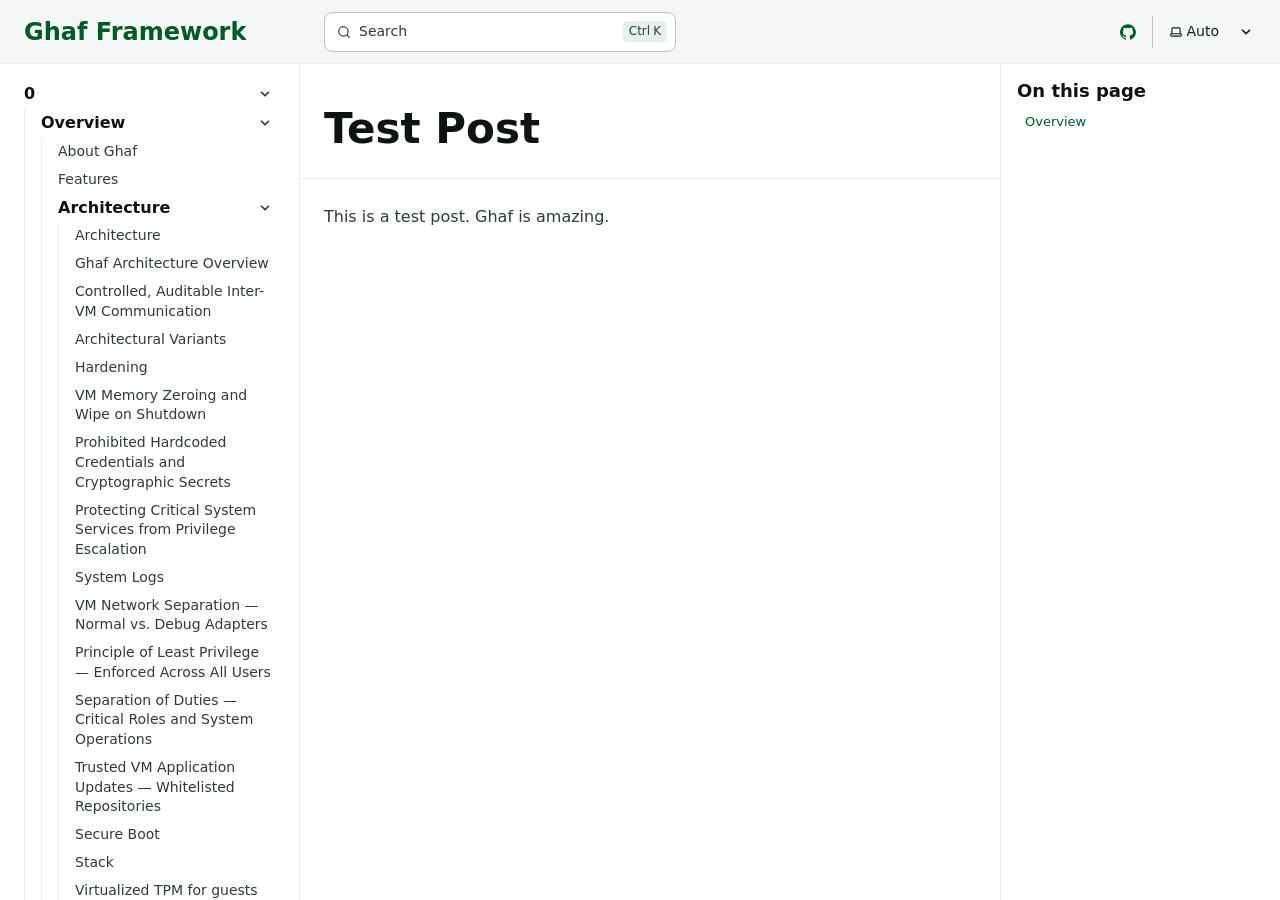
==== commit b0075fe8: "deploy: 644514dca0e689836315fc95b99393a45897f5af" ====
--- a/blog/stub-post/index.html
+++ b/blog/stub-post/index.html
@@ -1,4 +1,4 @@
-<!DOCTYPE html><html lang="en" dir="ltr" data-theme="dark" data-has-toc data-has-sidebar class="astro-bguv2lll"> <head><meta charset="utf-8"/><meta name="viewport" content="width=device-width, initial-scale=1"/><title>Test Post | Ghaf Framework</title><link rel="canonical" href="https://ghaf.tii.ae/blog/stub-post/"/><link rel="sitemap" href="/sitemap-index.xml"/><link rel="shortcut icon" href="/favicon.svg" type="image/svg+xml"/><meta name="generator" content="Astro v5.16.4"/><meta name="generator" content="Starlight v0.37.0"/><meta property="og:title" content="Test Post"/><meta property="og:type" content="article"/><meta property="og:url" content="https://ghaf.tii.ae/blog/stub-post/"/><meta property="og:locale" content="en"/><meta property="og:site_name" content="Ghaf Framework"/><meta name="twitter:card" content="summary_large_image"/><script>
+<!DOCTYPE html><html lang="en" dir="ltr" data-theme="dark" data-has-toc data-has-sidebar class="astro-bguv2lll"> <head><meta charset="utf-8"/><meta name="viewport" content="width=device-width, initial-scale=1"/><title>Test Post | Ghaf Framework</title><link rel="canonical" href="https://ghaf.tii.ae/blog/stub-post/"/><link rel="sitemap" href="/sitemap-index.xml"/><link rel="shortcut icon" href="/favicon.svg" type="image/svg+xml"/><meta name="generator" content="Astro v5.16.5"/><meta name="generator" content="Starlight v0.37.1"/><meta property="og:title" content="Test Post"/><meta property="og:type" content="article"/><meta property="og:url" content="https://ghaf.tii.ae/blog/stub-post/"/><meta property="og:locale" content="en"/><meta property="og:site_name" content="Ghaf Framework"/><meta name="twitter:card" content="summary_large_image"/><script>
 	window.StarlightThemeProvider = (() => {
 		const storedTheme =
 			typeof localStorage !== 'undefined' && localStorage.getItem('starlight-theme');
@@ -47,7 +47,7 @@
 	})();
 </script> <script type="module" src="/_astro/Search.astro_astro_type_script_index_0_lang.cjYDvRdi.js"></script>   </div> <div class="sl-hidden md:sl-flex print:hidden right-group astro-kmkmnagf"> <div class="sl-flex social-icons astro-kmkmnagf"> <a href="https://github.com/tiiuae/ghaf" rel="me" class="sl-flex astro-wy4te6ga"><span class="sr-only astro-wy4te6ga">GitHub</span><svg aria-hidden="true" class="astro-wy4te6ga astro-c6vsoqas" width="16" height="16" viewBox="0 0 24 24" fill="currentColor" style="--sl-icon-size: 1em;"><path d="M12 .3a12 12 0 0 0-3.8 23.38c.6.12.83-.26.83-.57L9 21.07c-3.34.72-4.04-1.61-4.04-1.61-.55-1.39-1.34-1.76-1.34-1.76-1.08-.74.09-.73.09-.73 1.2.09 1.83 1.24 1.83 1.24 1.08 1.83 2.81 1.3 3.5 1 .1-.78.42-1.31.76-1.61-2.67-.3-5.47-1.33-5.47-5.93 0-1.31.47-2.38 1.24-3.22-.14-.3-.54-1.52.1-3.18 0 0 1-.32 3.3 1.23a11.5 11.5 0 0 1 6 0c2.28-1.55 3.29-1.23 3.29-1.23.64 1.66.24 2.88.12 3.18a4.65 4.65 0 0 1 1.23 3.22c0 4.61-2.8 5.63-5.48 5.92.42.36.81 1.1.81 2.22l-.01 3.29c0 .31.2.69.82.57A12 12 0 0 0 12 .3Z"/></svg></a> </div> <starlight-theme-select>  <label style="--sl-select-width: 6.25em" class="astro-4yphtoen"> <span class="sr-only astro-4yphtoen">Select theme</span> <svg aria-hidden="true" class="icon label-icon astro-4yphtoen astro-c6vsoqas" width="16" height="16" viewBox="0 0 24 24" fill="currentColor" style="--sl-icon-size: 1em;"><path d="M21 14h-1V7a3 3 0 0 0-3-3H7a3 3 0 0 0-3 3v7H3a1 1 0 0 0-1 1v2a3 3 0 0 0 3 3h14a3 3 0 0 0 3-3v-2a1 1 0 0 0-1-1ZM6 7a1 1 0 0 1 1-1h10a1 1 0 0 1 1 1v7H6V7Zm14 10a1 1 0 0 1-1 1H5a1 1 0 0 1-1-1v-1h16v1Z"/></svg> <select autocomplete="off" class="astro-4yphtoen"> <option value="dark" class="astro-4yphtoen">Dark</option><option value="light" class="astro-4yphtoen">Light</option><option value="auto" selected class="astro-4yphtoen">Auto</option> </select> <svg aria-hidden="true" class="icon caret astro-4yphtoen astro-c6vsoqas" width="16" height="16" viewBox="0 0 24 24" fill="currentColor" style="--sl-icon-size: 1em;"><path d="M17 9.17a1 1 0 0 0-1.41 0L12 12.71 8.46 9.17a1 1 0 1 0-1.41 1.42l4.24 4.24a1.002 1.002 0 0 0 1.42 0L17 10.59a1.002 1.002 0 0 0 0-1.42Z"/></svg> </label>  </starlight-theme-select>  <script>
 	StarlightThemeProvider.updatePickers();
-</script> <script type="module">const r="starlight-theme",o=e=>e==="auto"||e==="dark"||e==="light"?e:"auto",c=()=>o(typeof localStorage<"u"&&localStorage.getItem(r));function n(e){typeof localStorage<"u"&&localStorage.setItem(r,e==="light"||e==="dark"?e:"")}const l=()=>matchMedia("(prefers-color-scheme: light)").matches?"light":"dark";function t(e){StarlightThemeProvider.updatePickers(e),document.documentElement.dataset.theme=e==="auto"?l():e,n(e)}matchMedia("(prefers-color-scheme: light)").addEventListener("change",()=>{c()==="auto"&&t("auto")});class s extends HTMLElement{constructor(){super(),t(c()),this.querySelector("select")?.addEventListener("change",a=>{a.currentTarget instanceof HTMLSelectElement&&t(o(a.currentTarget.value))})}}customElements.define("starlight-theme-select",s);</script> <script type="module">class s extends HTMLElement{constructor(){super();const e=this.querySelector("select");e&&(e.addEventListener("change",t=>{t.currentTarget instanceof HTMLSelectElement&&(window.location.pathname=t.currentTarget.value)}),window.addEventListener("pageshow",t=>{if(!t.persisted)return;const n=e.querySelector("option[selected]")?.index;n!==e.selectedIndex&&(e.selectedIndex=n??0)}))}}customElements.define("starlight-lang-select",s);</script> </div> </div> </header> <nav class="sidebar print:hidden astro-vrdttmbt" aria-label="Main"> <starlight-menu-button class="print:hidden astro-jif73yzw"> <button aria-expanded="false" aria-label="Menu" aria-controls="starlight__sidebar" class="sl-flex md:sl-hidden astro-jif73yzw"> <svg aria-hidden="true" class="open-menu astro-jif73yzw astro-c6vsoqas" width="16" height="16" viewBox="0 0 24 24" fill="currentColor" style="--sl-icon-size: 1em;"><path d="M3 8h18a1 1 0 1 0 0-2H3a1 1 0 0 0 0 2Zm18 8H3a1 1 0 0 0 0 2h18a1 1 0 0 0 0-2Zm0-5H3a1 1 0 0 0 0 2h18a1 1 0 0 0 0-2Z"/></svg> <svg aria-hidden="true" class="close-menu astro-jif73yzw astro-c6vsoqas" width="16" height="16" viewBox="0 0 24 24" fill="currentColor" style="--sl-icon-size: 1em;"><path d="m13.41 12 6.3-6.29a1.004 1.004 0 1 0-1.42-1.42L12 10.59l-6.29-6.3a1.004 1.004 0 0 0-1.42 1.42l6.3 6.29-6.3 6.29a1 1 0 0 0 0 1.42.998.998 0 0 0 1.42 0l6.29-6.3 6.29 6.3a.999.999 0 0 0 1.42 0 1 1 0 0 0 0-1.42L13.41 12Z"/></svg> </button> </starlight-menu-button> <script type="module">class s extends HTMLElement{constructor(){super(),this.btn=this.querySelector("button"),this.btn.addEventListener("click",()=>this.toggleExpanded());const t=this.closest("nav");t&&t.addEventListener("keyup",e=>this.closeOnEscape(e))}setExpanded(t){this.setAttribute("aria-expanded",String(t)),document.body.toggleAttribute("data-mobile-menu-expanded",t)}toggleExpanded(){this.setExpanded(this.getAttribute("aria-expanded")!=="true")}closeOnEscape(t){t.code==="Escape"&&(this.setExpanded(!1),this.btn.focus())}}customElements.define("starlight-menu-button",s);</script>   <div id="starlight__sidebar" class="sidebar-pane astro-vrdttmbt"> <div class="sidebar-content sl-flex astro-vrdttmbt">  <sl-sidebar-state-persist data-hash="1gm51zs" class="astro-kku4brbg"> <script aria-hidden="true">
+</script> <script type="module">const r="starlight-theme",o=e=>e==="auto"||e==="dark"||e==="light"?e:"auto",c=()=>o(typeof localStorage<"u"&&localStorage.getItem(r));function n(e){typeof localStorage<"u"&&localStorage.setItem(r,e==="light"||e==="dark"?e:"")}const l=()=>matchMedia("(prefers-color-scheme: light)").matches?"light":"dark";function t(e){StarlightThemeProvider.updatePickers(e),document.documentElement.dataset.theme=e==="auto"?l():e,n(e)}matchMedia("(prefers-color-scheme: light)").addEventListener("change",()=>{c()==="auto"&&t("auto")});class s extends HTMLElement{constructor(){super(),t(c()),this.querySelector("select")?.addEventListener("change",a=>{a.currentTarget instanceof HTMLSelectElement&&t(o(a.currentTarget.value))})}}customElements.define("starlight-theme-select",s);</script> <script type="module">class s extends HTMLElement{constructor(){super();const e=this.querySelector("select");e&&(e.addEventListener("change",t=>{t.currentTarget instanceof HTMLSelectElement&&(window.location.pathname=t.currentTarget.value)}),window.addEventListener("pageshow",t=>{if(!t.persisted)return;const n=e.querySelector("option[selected]")?.index;n!==e.selectedIndex&&(e.selectedIndex=n??0)}))}}customElements.define("starlight-lang-select",s);</script> </div> </div> </header> <nav class="sidebar print:hidden astro-vrdttmbt" aria-label="Main"> <starlight-menu-button class="print:hidden astro-jif73yzw"> <button aria-expanded="false" aria-label="Menu" aria-controls="starlight__sidebar" class="sl-flex md:sl-hidden astro-jif73yzw"> <svg aria-hidden="true" class="open-menu astro-jif73yzw astro-c6vsoqas" width="16" height="16" viewBox="0 0 24 24" fill="currentColor" style="--sl-icon-size: 1em;"><path d="M3 8h18a1 1 0 1 0 0-2H3a1 1 0 0 0 0 2Zm18 8H3a1 1 0 0 0 0 2h18a1 1 0 0 0 0-2Zm0-5H3a1 1 0 0 0 0 2h18a1 1 0 0 0 0-2Z"/></svg> <svg aria-hidden="true" class="close-menu astro-jif73yzw astro-c6vsoqas" width="16" height="16" viewBox="0 0 24 24" fill="currentColor" style="--sl-icon-size: 1em;"><path d="m13.41 12 6.3-6.29a1.004 1.004 0 1 0-1.42-1.42L12 10.59l-6.29-6.3a1.004 1.004 0 0 0-1.42 1.42l6.3 6.29-6.3 6.29a1 1 0 0 0 0 1.42.998.998 0 0 0 1.42 0l6.29-6.3 6.29 6.3a.999.999 0 0 0 1.42 0 1 1 0 0 0 0-1.42L13.41 12Z"/></svg> </button> </starlight-menu-button> <script type="module">class s extends HTMLElement{constructor(){super(),this.btn=this.querySelector("button"),this.btn.addEventListener("click",()=>this.toggleExpanded());const t=this.closest("nav");t&&t.addEventListener("keyup",e=>this.closeOnEscape(e))}setExpanded(t){this.setAttribute("aria-expanded",String(t)),document.body.toggleAttribute("data-mobile-menu-expanded",t)}toggleExpanded(){this.setExpanded(this.getAttribute("aria-expanded")!=="true")}closeOnEscape(t){t.code==="Escape"&&(this.setExpanded(!1),this.btn.focus())}}customElements.define("starlight-menu-button",s);</script>   <div id="starlight__sidebar" class="sidebar-pane astro-vrdttmbt"> <div class="sidebar-content sl-flex astro-vrdttmbt">  <sl-sidebar-state-persist data-hash="0imupq2" class="astro-kku4brbg"> <script aria-hidden="true">
 		(() => {
 			try {
 				if (!matchMedia('(min-width: 50em)').matches) return;
@@ -70,7 +70,7 @@
 				);
 			} catch {}
 		})();
-	</script>  <ul class="top-level astro-3ii7xxms"> <li class="astro-3ii7xxms"> <details open class="astro-3ii7xxms"> <summary class="astro-3ii7xxms"> <span class="group-label astro-3ii7xxms"> <span class="large astro-3ii7xxms">0</span>  </span> <svg aria-hidden="true" class="caret astro-3ii7xxms astro-c6vsoqas" width="16" height="16" viewBox="0 0 24 24" fill="currentColor" style="--sl-icon-size: 1.25rem;"><path d="m14.83 11.29-4.24-4.24a1 1 0 1 0-1.42 1.41L12.71 12l-3.54 3.54a1 1 0 0 0 0 1.41 1 1 0 0 0 .71.29 1 1 0 0 0 .71-.29l4.24-4.24a1.002 1.002 0 0 0 0-1.42Z"/></svg> </summary> <sl-sidebar-restore data-index="0"></sl-sidebar-restore> <ul class="astro-3ii7xxms"> <li class="astro-3ii7xxms"> <details open class="astro-3ii7xxms"> <summary class="astro-3ii7xxms"> <span class="group-label astro-3ii7xxms"> <span class="large astro-3ii7xxms">Overview</span>  </span> <svg aria-hidden="true" class="caret astro-3ii7xxms astro-c6vsoqas" width="16" height="16" viewBox="0 0 24 24" fill="currentColor" style="--sl-icon-size: 1.25rem;"><path d="m14.83 11.29-4.24-4.24a1 1 0 1 0-1.42 1.41L12.71 12l-3.54 3.54a1 1 0 0 0 0 1.41 1 1 0 0 0 .71.29 1 1 0 0 0 .71-.29l4.24-4.24a1.002 1.002 0 0 0 0-1.42Z"/></svg> </summary> <sl-sidebar-restore data-index="1"></sl-sidebar-restore> <ul class="astro-3ii7xxms"> <li class="astro-3ii7xxms"> <a href="/ghaf/overview/" aria-current="false" class="astro-3ii7xxms"> <span class="astro-3ii7xxms">About Ghaf</span>  </a> </li><li class="astro-3ii7xxms"> <a href="/ghaf/overview/features/" aria-current="false" class="astro-3ii7xxms"> <span class="astro-3ii7xxms">Features</span>  </a> </li><li class="astro-3ii7xxms"> <details open class="astro-3ii7xxms"> <summary class="astro-3ii7xxms"> <span class="group-label astro-3ii7xxms"> <span class="large astro-3ii7xxms">Architecture</span>  </span> <svg aria-hidden="true" class="caret astro-3ii7xxms astro-c6vsoqas" width="16" height="16" viewBox="0 0 24 24" fill="currentColor" style="--sl-icon-size: 1.25rem;"><path d="m14.83 11.29-4.24-4.24a1 1 0 1 0-1.42 1.41L12.71 12l-3.54 3.54a1 1 0 0 0 0 1.41 1 1 0 0 0 .71.29 1 1 0 0 0 .71-.29l4.24-4.24a1.002 1.002 0 0 0 0-1.42Z"/></svg> </summary> <sl-sidebar-restore data-index="2"></sl-sidebar-restore> <ul class="astro-3ii7xxms"> <li class="astro-3ii7xxms"> <a href="/ghaf/overview/arch/" aria-current="false" class="astro-3ii7xxms"> <span class="astro-3ii7xxms">Architecture</span>  </a> </li><li class="astro-3ii7xxms"> <a href="/ghaf/overview/arch/system-architecture/" aria-current="false" class="astro-3ii7xxms"> <span class="astro-3ii7xxms">Ghaf Architecture Overview</span>  </a> </li><li class="astro-3ii7xxms"> <a href="/ghaf/overview/arch/variants/" aria-current="false" class="astro-3ii7xxms"> <span class="astro-3ii7xxms">Architectural Variants</span>  </a> </li><li class="astro-3ii7xxms"> <a href="/ghaf/overview/arch/hardening/" aria-current="false" class="astro-3ii7xxms"> <span class="astro-3ii7xxms">Hardening</span>  </a> </li><li class="astro-3ii7xxms"> <a href="/ghaf/overview/arch/critical-services-privilege-escalation/" aria-current="false" class="astro-3ii7xxms"> <span class="astro-3ii7xxms">Protecting Critical System Services from Privilege Escalation</span>  </a> </li><li class="astro-3ii7xxms"> <a href="/ghaf/overview/arch/system-logs-encryption/" aria-current="false" class="astro-3ii7xxms"> <span class="astro-3ii7xxms">System Logs — Encryption in Transit and at Rest</span>  </a> </li><li class="astro-3ii7xxms"> <a href="/ghaf/overview/arch/vm-network-separation/" aria-current="false" class="astro-3ii7xxms"> <span class="astro-3ii7xxms">VM Network Separation — Normal vs. Debug Adapters</span>  </a> </li><li class="astro-3ii7xxms"> <a href="/ghaf/overview/arch/least-privilege/" aria-current="false" class="astro-3ii7xxms"> <span class="astro-3ii7xxms">Principle of Least Privilege — Enforced Across All Users</span>  </a> </li><li class="astro-3ii7xxms"> <a href="/ghaf/overview/arch/separation-of-duties/" aria-current="false" class="astro-3ii7xxms"> <span class="astro-3ii7xxms">Separation of Duties — Critical Roles and System Operations</span>  </a> </li><li class="astro-3ii7xxms"> <a href="/ghaf/overview/arch/trusted-vm-whitelisted-repos/" aria-current="false" class="astro-3ii7xxms"> <span class="astro-3ii7xxms">Trusted VM Application Updates — Whitelisted Repositories</span>  </a> </li><li class="astro-3ii7xxms"> <a href="/ghaf/overview/arch/secureboot/" aria-current="false" class="astro-3ii7xxms"> <span class="astro-3ii7xxms">Secure Boot</span>  </a> </li><li class="astro-3ii7xxms"> <a href="/ghaf/overview/arch/stack/" aria-current="false" class="astro-3ii7xxms"> <span class="astro-3ii7xxms">Stack</span>  </a> </li><li class="astro-3ii7xxms"> <a href="/ghaf/overview/arch/guest-tpm/" aria-current="false" class="astro-3ii7xxms"> <span class="astro-3ii7xxms">Virtualized TPM for guests</span>  </a> </li> </ul>  </details> </li><li class="astro-3ii7xxms"> <details class="astro-3ii7xxms"> <summary class="astro-3ii7xxms"> <span class="group-label astro-3ii7xxms"> <span class="large astro-3ii7xxms">Architecture Decision Records</span>  </span> <svg aria-hidden="true" class="caret astro-3ii7xxms astro-c6vsoqas" width="16" height="16" viewBox="0 0 24 24" fill="currentColor" style="--sl-icon-size: 1.25rem;"><path d="m14.83 11.29-4.24-4.24a1 1 0 1 0-1.42 1.41L12.71 12l-3.54 3.54a1 1 0 0 0 0 1.41 1 1 0 0 0 .71.29 1 1 0 0 0 .71-.29l4.24-4.24a1.002 1.002 0 0 0 0-1.42Z"/></svg> </summary> <sl-sidebar-restore data-index="3"></sl-sidebar-restore> <ul class="astro-3ii7xxms"> <li class="astro-3ii7xxms"> <a href="/ghaf/overview/arch/adr/" aria-current="false" class="astro-3ii7xxms"> <span class="astro-3ii7xxms">ADRs</span>  </a> </li><li class="astro-3ii7xxms"> <a href="/ghaf/overview/arch/adr/minimal-host/" aria-current="false" class="astro-3ii7xxms"> <span class="astro-3ii7xxms">Minimal Host</span> <span class="sl-badge caution small  astro-3ii7xxms astro-avdet4wd">Proposed</span> </a> </li><li class="astro-3ii7xxms"> <a href="/ghaf/overview/arch/adr/netvm/" aria-current="false" class="astro-3ii7xxms"> <span class="astro-3ii7xxms">Networking Virtual Machine</span> <span class="sl-badge caution small  astro-3ii7xxms astro-avdet4wd">Proposed</span> </a> </li><li class="astro-3ii7xxms"> <a href="/ghaf/overview/arch/adr/idsvm/" aria-current="false" class="astro-3ii7xxms"> <span class="astro-3ii7xxms">Intrusion Detection System Virtual Machine</span> <span class="sl-badge caution small  astro-3ii7xxms astro-avdet4wd">Proposed</span> </a> </li><li class="astro-3ii7xxms"> <a href="/ghaf/overview/arch/adr/platform-bus-passthrough-support/" aria-current="false" class="astro-3ii7xxms"> <span class="astro-3ii7xxms">rust-vmm—Bus Passthrough Support for Rust VMMs</span> <span class="sl-badge caution small  astro-3ii7xxms astro-avdet4wd">Proposed</span> </a> </li> </ul>  </details> </li> </ul>  </details> </li><li class="astro-3ii7xxms"> <details open class="astro-3ii7xxms"> <summary class="astro-3ii7xxms"> <span class="group-label astro-3ii7xxms"> <span class="large astro-3ii7xxms">Developer Guide</span>  </span> <svg aria-hidden="true" class="caret astro-3ii7xxms astro-c6vsoqas" width="16" height="16" viewBox="0 0 24 24" fill="currentColor" style="--sl-icon-size: 1.25rem;"><path d="m14.83 11.29-4.24-4.24a1 1 0 1 0-1.42 1.41L12.71 12l-3.54 3.54a1 1 0 0 0 0 1.41 1 1 0 0 0 .71.29 1 1 0 0 0 .71-.29l4.24-4.24a1.002 1.002 0 0 0 0-1.42Z"/></svg> </summary> <sl-sidebar-restore data-index="4"></sl-sidebar-restore> <ul class="astro-3ii7xxms"> <li class="astro-3ii7xxms"> <details open class="astro-3ii7xxms"> <summary class="astro-3ii7xxms"> <span class="group-label astro-3ii7xxms"> <span class="large astro-3ii7xxms">Reference</span>  </span> <svg aria-hidden="true" class="caret astro-3ii7xxms astro-c6vsoqas" width="16" height="16" viewBox="0 0 24 24" fill="currentColor" style="--sl-icon-size: 1.25rem;"><path d="m14.83 11.29-4.24-4.24a1 1 0 1 0-1.42 1.41L12.71 12l-3.54 3.54a1 1 0 0 0 0 1.41 1 1 0 0 0 .71.29 1 1 0 0 0 .71-.29l4.24-4.24a1.002 1.002 0 0 0 0-1.42Z"/></svg> </summary> <sl-sidebar-restore data-index="5"></sl-sidebar-restore> <ul class="astro-3ii7xxms"> <li class="astro-3ii7xxms"> <a href="/ghaf/dev/ref/" aria-current="false" class="astro-3ii7xxms"> <span class="astro-3ii7xxms">Reference Implementations</span>  </a> </li><li class="astro-3ii7xxms"> <a href="/ghaf/dev/ref/development/" aria-current="false" class="astro-3ii7xxms"> <span class="astro-3ii7xxms">Development</span>  </a> </li><li class="astro-3ii7xxms"> <a href="/ghaf/dev/ref/build_and_run/" aria-current="false" class="astro-3ii7xxms"> <span class="astro-3ii7xxms">Build and Run</span>  </a> </li><li class="astro-3ii7xxms"> <a href="/ghaf/dev/ref/remote_build_setup/" aria-current="false" class="astro-3ii7xxms"> <span class="astro-3ii7xxms">Running Remote Build on NixOS</span>  </a> </li><li class="astro-3ii7xxms"> <a href="/ghaf/dev/ref/installer/" aria-current="false" class="astro-3ii7xxms"> <span class="astro-3ii7xxms">Installer</span>  </a> </li><li class="astro-3ii7xxms"> <a href="/ghaf/dev/ref/cross_compilation/" aria-current="false" class="astro-3ii7xxms"> <span class="astro-3ii7xxms">Cross Compilation</span>  </a> </li><li class="astro-3ii7xxms"> <a href="/ghaf/dev/ref/creating_appvm/" aria-current="false" class="astro-3ii7xxms"> <span class="astro-3ii7xxms">Creating an Application VM</span>  </a> </li><li class="astro-3ii7xxms"> <a href="/ghaf/dev/ref/hw-config/" aria-current="false" class="astro-3ii7xxms"> <span class="astro-3ii7xxms">Hardware Configuration</span>  </a> </li><li class="astro-3ii7xxms"> <a href="/ghaf/dev/ref/profiles-config/" aria-current="false" class="astro-3ii7xxms"> <span class="astro-3ii7xxms">Profiles Configuration</span>  </a> </li><li class="astro-3ii7xxms"> <a href="/ghaf/dev/ref/packages/" aria-current="false" class="astro-3ii7xxms"> <span class="astro-3ii7xxms">Ghaf Packages Reference</span>  </a> </li><li class="astro-3ii7xxms"> <a href="/ghaf/dev/ref/modules/" aria-current="false" class="astro-3ii7xxms"> <span class="astro-3ii7xxms">Ghaf Modules Reference</span>  </a> </li><li class="astro-3ii7xxms"> <a href="/ghaf/dev/ref/dependencies/" aria-current="false" class="astro-3ii7xxms"> <span class="astro-3ii7xxms">External Dependencies</span>  </a> </li><li class="astro-3ii7xxms"> <a href="/ghaf/dev/ref/builder-functions/" aria-current="false" class="astro-3ii7xxms"> <span class="astro-3ii7xxms">Builder Functions</span>  </a> </li><li class="astro-3ii7xxms"> <a href="/ghaf/dev/ref/cosmic/" aria-current="false" class="astro-3ii7xxms"> <span class="astro-3ii7xxms">COSMIC Desktop Environment</span>  </a> </li><li class="astro-3ii7xxms"> <a href="/ghaf/dev/ref/idsvm-development/" aria-current="false" class="astro-3ii7xxms"> <span class="astro-3ii7xxms">IDS VM Further Development</span>  </a> </li><li class="astro-3ii7xxms"> <a href="/ghaf/dev/ref/systemd-service-config/" aria-current="false" class="astro-3ii7xxms"> <span class="astro-3ii7xxms">systemd Service Hardening</span>  </a> </li><li class="astro-3ii7xxms"> <a href="/ghaf/dev/ref/dynamic-hostname/" aria-current="false" class="astro-3ii7xxms"> <span class="astro-3ii7xxms">Dynamic Hostname Generation</span>  </a> </li><li class="astro-3ii7xxms"> <a href="/ghaf/dev/ref/memory-wipe/" aria-current="false" class="astro-3ii7xxms"> <span class="astro-3ii7xxms">Memory Wipe on Boot and Free</span>  </a> </li><li class="astro-3ii7xxms"> <a href="/ghaf/dev/ref/kill_switch/" aria-current="false" class="astro-3ii7xxms"> <span class="astro-3ii7xxms">Ghaf Kill Switch</span>  </a> </li><li class="astro-3ii7xxms"> <a href="/ghaf/dev/ref/wireguard-gui/" aria-current="false" class="astro-3ii7xxms"> <span class="astro-3ii7xxms">Wireguard GUI</span>  </a> </li><li class="astro-3ii7xxms"> <a href="/ghaf/dev/ref/yubikey/" aria-current="false" class="astro-3ii7xxms"> <span class="astro-3ii7xxms">YubiKey Support</span>  </a> </li><li class="astro-3ii7xxms"> <a href="/ghaf/dev/ref/ghaf-vms/" aria-current="false" class="astro-3ii7xxms"> <span class="astro-3ii7xxms">Ghaf VMs Status Tool</span>  </a> </li> </ul>  </details> </li><li class="astro-3ii7xxms"> <details open class="astro-3ii7xxms"> <summary class="astro-3ii7xxms"> <span class="group-label astro-3ii7xxms"> <span class="large astro-3ii7xxms">Troubleshooting</span>  </span> <svg aria-hidden="true" class="caret astro-3ii7xxms astro-c6vsoqas" width="16" height="16" viewBox="0 0 24 24" fill="currentColor" style="--sl-icon-size: 1.25rem;"><path d="m14.83 11.29-4.24-4.24a1 1 0 1 0-1.42 1.41L12.71 12l-3.54 3.54a1 1 0 0 0 0 1.41 1 1 0 0 0 .71.29 1 1 0 0 0 .71-.29l4.24-4.24a1.002 1.002 0 0 0 0-1.42Z"/></svg> </summary> <sl-sidebar-restore data-index="6"></sl-sidebar-restore> <ul class="astro-3ii7xxms"> <li class="astro-3ii7xxms"> <a href="/ghaf/dev/troubleshooting/" aria-current="false" class="astro-3ii7xxms"> <span class="astro-3ii7xxms">Troubleshooting</span>  </a> </li><li class="astro-3ii7xxms"> <a href="/ghaf/dev/troubleshooting/systemd/system-log/" aria-current="false" class="astro-3ii7xxms"> <span class="astro-3ii7xxms">Analyzing System Log</span>  </a> </li><li class="astro-3ii7xxms"> <a href="/ghaf/dev/troubleshooting/systemd/systemctl/" aria-current="false" class="astro-3ii7xxms"> <span class="astro-3ii7xxms">Debugging systemd Using systemctl</span>  </a> </li><li class="astro-3ii7xxms"> <a href="/ghaf/dev/troubleshooting/systemd/systemd-analyzer/" aria-current="false" class="astro-3ii7xxms"> <span class="astro-3ii7xxms">Inspecting Services with systemd-analyze</span>  </a> </li><li class="astro-3ii7xxms"> <a href="/ghaf/dev/troubleshooting/systemd/strace/" aria-current="false" class="astro-3ii7xxms"> <span class="astro-3ii7xxms">Using strace for Debugging Initialization Sequence</span>  </a> </li><li class="astro-3ii7xxms"> <a href="/ghaf/dev/troubleshooting/systemd/early-shell/" aria-current="false" class="astro-3ii7xxms"> <span class="astro-3ii7xxms">Early Shell</span>  </a> </li> </ul>  </details> </li><li class="astro-3ii7xxms"> <details open class="astro-3ii7xxms"> <summary class="astro-3ii7xxms"> <span class="group-label astro-3ii7xxms"> <span class="large astro-3ii7xxms">Ghaf as a Library</span>  </span> <svg aria-hidden="true" class="caret astro-3ii7xxms astro-c6vsoqas" width="16" height="16" viewBox="0 0 24 24" fill="currentColor" style="--sl-icon-size: 1.25rem;"><path d="m14.83 11.29-4.24-4.24a1 1 0 1 0-1.42 1.41L12.71 12l-3.54 3.54a1 1 0 0 0 0 1.41 1 1 0 0 0 .71.29 1 1 0 0 0 .71-.29l4.24-4.24a1.002 1.002 0 0 0 0-1.42Z"/></svg> </summary> <sl-sidebar-restore data-index="7"></sl-sidebar-restore> <ul class="astro-3ii7xxms"> <li class="astro-3ii7xxms"> <a href="/ghaf/dev/library/" aria-current="false" class="astro-3ii7xxms"> <span class="astro-3ii7xxms">Ghaf Templates</span>  </a> </li><li class="astro-3ii7xxms"> <a href="/ghaf/dev/library/example_project/" aria-current="false" class="astro-3ii7xxms"> <span class="astro-3ii7xxms">Example Project</span>  </a> </li><li class="astro-3ii7xxms"> <a href="/ghaf/dev/library/modules_options/" aria-current="false" class="astro-3ii7xxms"> <span class="astro-3ii7xxms">Modules Options</span>  </a> </li> </ul>  </details> </li><li class="astro-3ii7xxms"> <details open class="astro-3ii7xxms"> <summary class="astro-3ii7xxms"> <span class="group-label astro-3ii7xxms"> <span class="large astro-3ii7xxms">Technologies</span>  </span> <svg aria-hidden="true" class="caret astro-3ii7xxms astro-c6vsoqas" width="16" height="16" viewBox="0 0 24 24" fill="currentColor" style="--sl-icon-size: 1.25rem;"><path d="m14.83 11.29-4.24-4.24a1 1 0 1 0-1.42 1.41L12.71 12l-3.54 3.54a1 1 0 0 0 0 1.41 1 1 0 0 0 .71.29 1 1 0 0 0 .71-.29l4.24-4.24a1.002 1.002 0 0 0 0-1.42Z"/></svg> </summary> <sl-sidebar-restore data-index="8"></sl-sidebar-restore> <ul class="astro-3ii7xxms"> <li class="astro-3ii7xxms"> <a href="/ghaf/dev/technologies/" aria-current="false" class="astro-3ii7xxms"> <span class="astro-3ii7xxms">Technologies</span>  </a> </li><li class="astro-3ii7xxms"> <a href="/ghaf/dev/technologies/compartment/" aria-current="false" class="astro-3ii7xxms"> <span class="astro-3ii7xxms">Compartmentalization</span>  </a> </li><li class="astro-3ii7xxms"> <details open class="astro-3ii7xxms"> <summary class="astro-3ii7xxms"> <span class="group-label astro-3ii7xxms"> <span class="large astro-3ii7xxms">Passthrough</span>  </span> <svg aria-hidden="true" class="caret astro-3ii7xxms astro-c6vsoqas" width="16" height="16" viewBox="0 0 24 24" fill="currentColor" style="--sl-icon-size: 1.25rem;"><path d="m14.83 11.29-4.24-4.24a1 1 0 1 0-1.42 1.41L12.71 12l-3.54 3.54a1 1 0 0 0 0 1.41 1 1 0 0 0 .71.29 1 1 0 0 0 .71-.29l4.24-4.24a1.002 1.002 0 0 0 0-1.42Z"/></svg> </summary> <sl-sidebar-restore data-index="9"></sl-sidebar-restore> <ul class="astro-3ii7xxms"> <li class="astro-3ii7xxms"> <a href="/ghaf/dev/technologies/passthrough/" aria-current="false" class="astro-3ii7xxms"> <span class="astro-3ii7xxms">Devices Passthrough</span>  </a> </li><li class="astro-3ii7xxms"> <a href="/ghaf/dev/technologies/vfio/" aria-current="false" class="astro-3ii7xxms"> <span class="astro-3ii7xxms">Binding Devices to VFIO Driver to Allow Passthrough</span>  </a> </li><li class="astro-3ii7xxms"> <a href="/ghaf/dev/technologies/device_tree_overlays_pt/" aria-current="false" class="astro-3ii7xxms"> <span class="astro-3ii7xxms">Device Tree Overlays for Passthrough</span>  </a> </li><li class="astro-3ii7xxms"> <details class="astro-3ii7xxms"> <summary class="astro-3ii7xxms"> <span class="group-label astro-3ii7xxms"> <span class="large astro-3ii7xxms">NVIDIA Jetson AGX Orin</span>  </span> <svg aria-hidden="true" class="caret astro-3ii7xxms astro-c6vsoqas" width="16" height="16" viewBox="0 0 24 24" fill="currentColor" style="--sl-icon-size: 1.25rem;"><path d="m14.83 11.29-4.24-4.24a1 1 0 1 0-1.42 1.41L12.71 12l-3.54 3.54a1 1 0 0 0 0 1.41 1 1 0 0 0 .71.29 1 1 0 0 0 .71-.29l4.24-4.24a1.002 1.002 0 0 0 0-1.42Z"/></svg> </summary> <sl-sidebar-restore data-index="10"></sl-sidebar-restore> <ul class="astro-3ii7xxms"> <li class="astro-3ii7xxms"> <a href="/ghaf/dev/technologies/nvidia_agx_pt_uart/" aria-current="false" class="astro-3ii7xxms"> <span class="astro-3ii7xxms">UART Passthrough</span>  </a> </li><li class="astro-3ii7xxms"> <a href="/ghaf/dev/technologies/nvidia_agx_pt_pcie/" aria-current="false" class="astro-3ii7xxms"> <span class="astro-3ii7xxms">PCIe Passthrough</span>  </a> </li><li class="astro-3ii7xxms"> <a href="/ghaf/dev/technologies/nvidia_uarti_net_vm/" aria-current="false" class="astro-3ii7xxms"> <span class="astro-3ii7xxms">UARTI Passthrough to netvm</span>  </a> </li> </ul>  </details> </li><li class="astro-3ii7xxms"> <details class="astro-3ii7xxms"> <summary class="astro-3ii7xxms"> <span class="group-label astro-3ii7xxms"> <span class="large astro-3ii7xxms">x86</span>  </span> <svg aria-hidden="true" class="caret astro-3ii7xxms astro-c6vsoqas" width="16" height="16" viewBox="0 0 24 24" fill="currentColor" style="--sl-icon-size: 1.25rem;"><path d="m14.83 11.29-4.24-4.24a1 1 0 1 0-1.42 1.41L12.71 12l-3.54 3.54a1 1 0 0 0 0 1.41 1 1 0 0 0 .71.29 1 1 0 0 0 .71-.29l4.24-4.24a1.002 1.002 0 0 0 0-1.42Z"/></svg> </summary> <sl-sidebar-restore data-index="11"></sl-sidebar-restore> <ul class="astro-3ii7xxms"> <li class="astro-3ii7xxms"> <a href="/ghaf/dev/technologies/x86_pcie_crosvm/" aria-current="false" class="astro-3ii7xxms"> <span class="astro-3ii7xxms">x86 PCIe Passthrough with crosvm</span>  </a> </li><li class="astro-3ii7xxms"> <a href="/ghaf/dev/technologies/x86_gpu_passthrough_qemu/" aria-current="false" class="astro-3ii7xxms"> <span class="astro-3ii7xxms">GPU Passthrough with Qemu</span>  </a> </li> </ul>  </details> </li> </ul>  </details> </li><li class="astro-3ii7xxms"> <a href="/ghaf/dev/technologies/nvidia_virtualization_bpmp/" aria-current="false" class="astro-3ii7xxms"> <span class="astro-3ii7xxms">NVIDIA Jetson AGX Orin: Boot and Power Management Processor Virtualization</span>  </a> </li><li class="astro-3ii7xxms"> <a href="/ghaf/dev/technologies/hypervisor_options/" aria-current="false" class="astro-3ii7xxms"> <span class="astro-3ii7xxms">Ghaf-Specific microvm Hypervisor Options</span>  </a> </li><li class="astro-3ii7xxms"> <a href="/ghaf/dev/technologies/hardware_acceleration/" aria-current="false" class="astro-3ii7xxms"> <span class="astro-3ii7xxms">Hardware acceleration in Linux</span>  </a> </li><li class="astro-3ii7xxms"> <a href="/ghaf/dev/technologies/fake-battery/" aria-current="false" class="astro-3ii7xxms"> <span class="astro-3ii7xxms">Fake battery loading and testing</span>  </a> </li> </ul>  </details> </li> </ul>  </details> </li><li class="astro-3ii7xxms"> <details open class="astro-3ii7xxms"> <summary class="astro-3ii7xxms"> <span class="group-label astro-3ii7xxms"> <span class="large astro-3ii7xxms">Build System and Supply Chain</span>  </span> <svg aria-hidden="true" class="caret astro-3ii7xxms astro-c6vsoqas" width="16" height="16" viewBox="0 0 24 24" fill="currentColor" style="--sl-icon-size: 1.25rem;"><path d="m14.83 11.29-4.24-4.24a1 1 0 1 0-1.42 1.41L12.71 12l-3.54 3.54a1 1 0 0 0 0 1.41 1 1 0 0 0 .71.29 1 1 0 0 0 .71-.29l4.24-4.24a1.002 1.002 0 0 0 0-1.42Z"/></svg> </summary> <sl-sidebar-restore data-index="12"></sl-sidebar-restore> <ul class="astro-3ii7xxms"> <li class="astro-3ii7xxms"> <a href="/ghaf/scs/ci-cd-system/" aria-current="false" class="astro-3ii7xxms"> <span class="astro-3ii7xxms">Continuous Integration and Distribution</span>  </a> </li><li class="astro-3ii7xxms"> <details open class="astro-3ii7xxms"> <summary class="astro-3ii7xxms"> <span class="group-label astro-3ii7xxms"> <span class="large astro-3ii7xxms">Supply Chain Security</span>  </span> <svg aria-hidden="true" class="caret astro-3ii7xxms astro-c6vsoqas" width="16" height="16" viewBox="0 0 24 24" fill="currentColor" style="--sl-icon-size: 1.25rem;"><path d="m14.83 11.29-4.24-4.24a1 1 0 1 0-1.42 1.41L12.71 12l-3.54 3.54a1 1 0 0 0 0 1.41 1 1 0 0 0 .71.29 1 1 0 0 0 .71-.29l4.24-4.24a1.002 1.002 0 0 0 0-1.42Z"/></svg> </summary> <sl-sidebar-restore data-index="13"></sl-sidebar-restore> <ul class="astro-3ii7xxms"> <li class="astro-3ii7xxms"> <a href="/ghaf/scs/scs/" aria-current="false" class="astro-3ii7xxms"> <span class="astro-3ii7xxms">Introduction</span>  </a> </li><li class="astro-3ii7xxms"> <a href="/ghaf/scs/slsa-framework/" aria-current="false" class="astro-3ii7xxms"> <span class="astro-3ii7xxms">SLSA Framework</span>  </a> </li><li class="astro-3ii7xxms"> <a href="/ghaf/scs/sbom/" aria-current="false" class="astro-3ii7xxms"> <span class="astro-3ii7xxms">Software Bill of Materials (SBOM)</span>  </a> </li><li class="astro-3ii7xxms"> <a href="/ghaf/scs/pki/" aria-current="false" class="astro-3ii7xxms"> <span class="astro-3ii7xxms">Public Key Infrastructure</span>  </a> </li><li class="astro-3ii7xxms"> <a href="/ghaf/scs/ghaf-security-fix-automation/" aria-current="false" class="astro-3ii7xxms"> <span class="astro-3ii7xxms">Security Fix Automation</span>  </a> </li><li class="astro-3ii7xxms"> <a href="/ghaf/scs/patching-automation/" aria-current="false" class="astro-3ii7xxms"> <span class="astro-3ii7xxms">Patch Management Automation</span>  </a> </li> </ul>  </details> </li> </ul>  </details> </li><li class="astro-3ii7xxms"> <details open class="astro-3ii7xxms"> <summary class="astro-3ii7xxms"> <span class="group-label astro-3ii7xxms"> <span class="large astro-3ii7xxms">Ghaf Showcases and Scenarios</span>  </span> <svg aria-hidden="true" class="caret astro-3ii7xxms astro-c6vsoqas" width="16" height="16" viewBox="0 0 24 24" fill="currentColor" style="--sl-icon-size: 1.25rem;"><path d="m14.83 11.29-4.24-4.24a1 1 0 1 0-1.42 1.41L12.71 12l-3.54 3.54a1 1 0 0 0 0 1.41 1 1 0 0 0 .71.29 1 1 0 0 0 .71-.29l4.24-4.24a1.002 1.002 0 0 0 0-1.42Z"/></svg> </summary> <sl-sidebar-restore data-index="14"></sl-sidebar-restore> <ul class="astro-3ii7xxms"> <li class="astro-3ii7xxms"> <a href="/ghaf/scenarios/showcases/" aria-current="false" class="astro-3ii7xxms"> <span class="astro-3ii7xxms">Showcases</span>  </a> </li><li class="astro-3ii7xxms"> <a href="/ghaf/scenarios/run_win_vm/" aria-current="false" class="astro-3ii7xxms"> <span class="astro-3ii7xxms">Running Windows 11 in VM on Ghaf</span>  </a> </li><li class="astro-3ii7xxms"> <a href="/ghaf/scenarios/run_cuttlefish/" aria-current="false" class="astro-3ii7xxms"> <span class="astro-3ii7xxms">Running Android Cuttlefish Virtual Device on Ghaf</span>  </a> </li> </ul>  </details> </li><li class="astro-3ii7xxms"> <details class="astro-3ii7xxms"> <summary class="astro-3ii7xxms"> <span class="group-label astro-3ii7xxms"> <span class="large astro-3ii7xxms">Release Notes</span>  </span> <svg aria-hidden="true" class="caret astro-3ii7xxms astro-c6vsoqas" width="16" height="16" viewBox="0 0 24 24" fill="currentColor" style="--sl-icon-size: 1.25rem;"><path d="m14.83 11.29-4.24-4.24a1 1 0 1 0-1.42 1.41L12.71 12l-3.54 3.54a1 1 0 0 0 0 1.41 1 1 0 0 0 .71.29 1 1 0 0 0 .71-.29l4.24-4.24a1.002 1.002 0 0 0 0-1.42Z"/></svg> </summary> <sl-sidebar-restore data-index="15"></sl-sidebar-restore> <ul class="astro-3ii7xxms"> <li class="astro-3ii7xxms"> <a href="/ghaf/releases/release_notes/" aria-current="false" class="astro-3ii7xxms"> <span class="astro-3ii7xxms">Ghaf Release Notes</span>  </a> </li><li class="astro-3ii7xxms"> <a href="/ghaf/releases/ghaf-25111/" aria-current="false" class="astro-3ii7xxms"> <span class="astro-3ii7xxms">Release ghaf-25.11.1</span> <span class="sl-badge success small  astro-3ii7xxms astro-avdet4wd">Latest</span> </a> </li><li class="astro-3ii7xxms"> <a href="/ghaf/releases/ghaf-25101/" aria-current="false" class="astro-3ii7xxms"> <span class="astro-3ii7xxms">Release ghaf-25.10.1</span>  </a> </li><li class="astro-3ii7xxms"> <a href="/ghaf/releases/ghaf-25093/" aria-current="false" class="astro-3ii7xxms"> <span class="astro-3ii7xxms">Release ghaf-25.09.3</span>  </a> </li><li class="astro-3ii7xxms"> <a href="/ghaf/releases/ghaf-25092/" aria-current="false" class="astro-3ii7xxms"> <span class="astro-3ii7xxms">Release ghaf-25.09.2</span>  </a> </li><li class="astro-3ii7xxms"> <a href="/ghaf/releases/ghaf-25091/" aria-current="false" class="astro-3ii7xxms"> <span class="astro-3ii7xxms">Release ghaf-25.09.1</span>  </a> </li><li class="astro-3ii7xxms"> <a href="/ghaf/releases/ghaf-2508/" aria-current="false" class="astro-3ii7xxms"> <span class="astro-3ii7xxms">Release ghaf-25.08</span>  </a> </li><li class="astro-3ii7xxms"> <a href="/ghaf/releases/ghaf-2506/" aria-current="false" class="astro-3ii7xxms"> <span class="astro-3ii7xxms">Release ghaf-25.06</span>  </a> </li><li class="astro-3ii7xxms"> <a href="/ghaf/releases/ghaf-2505/" aria-current="false" class="astro-3ii7xxms"> <span class="astro-3ii7xxms">Release ghaf-25.05</span>  </a> </li><li class="astro-3ii7xxms"> <a href="/ghaf/releases/ghaf-2504/" aria-current="false" class="astro-3ii7xxms"> <span class="astro-3ii7xxms">Release ghaf-25.04</span>  </a> </li><li class="astro-3ii7xxms"> <a href="/ghaf/releases/ghaf-2503/" aria-current="false" class="astro-3ii7xxms"> <span class="astro-3ii7xxms">Release ghaf-25.03</span>  </a> </li><li class="astro-3ii7xxms"> <a href="/ghaf/releases/ghaf-24124/" aria-current="false" class="astro-3ii7xxms"> <span class="astro-3ii7xxms">Release ghaf-24.12.4</span>  </a> </li><li class="astro-3ii7xxms"> <a href="/ghaf/releases/ghaf-24123/" aria-current="false" class="astro-3ii7xxms"> <span class="astro-3ii7xxms">Release ghaf-24.12.3</span>  </a> </li><li class="astro-3ii7xxms"> <a href="/ghaf/releases/ghaf-24122/" aria-current="false" class="astro-3ii7xxms"> <span class="astro-3ii7xxms">Release ghaf-24.12.2</span>  </a> </li><li class="astro-3ii7xxms"> <a href="/ghaf/releases/ghaf-24121/" aria-current="false" class="astro-3ii7xxms"> <span class="astro-3ii7xxms">Release ghaf-24.12.1</span>  </a> </li><li class="astro-3ii7xxms"> <a href="/ghaf/releases/ghaf-2412/" aria-current="false" class="astro-3ii7xxms"> <span class="astro-3ii7xxms">Release ghaf-24.12</span>  </a> </li><li class="astro-3ii7xxms"> <a href="/ghaf/releases/ghaf-24094/" aria-current="false" class="astro-3ii7xxms"> <span class="astro-3ii7xxms">Release ghaf-24.09.4</span>  </a> </li><li class="astro-3ii7xxms"> <a href="/ghaf/releases/ghaf-24093/" aria-current="false" class="astro-3ii7xxms"> <span class="astro-3ii7xxms">Release ghaf-24.09.3</span>  </a> </li><li class="astro-3ii7xxms"> <a href="/ghaf/releases/ghaf-24092/" aria-current="false" class="astro-3ii7xxms"> <span class="astro-3ii7xxms">Release ghaf-24.09.2</span>  </a> </li><li class="astro-3ii7xxms"> <a href="/ghaf/releases/ghaf-24091/" aria-current="false" class="astro-3ii7xxms"> <span class="astro-3ii7xxms">Release ghaf-24.09.1</span>  </a> </li><li class="astro-3ii7xxms"> <a href="/ghaf/releases/ghaf-2409/" aria-current="false" class="astro-3ii7xxms"> <span class="astro-3ii7xxms">Release ghaf-24.09</span>  </a> </li><li class="astro-3ii7xxms"> <a href="/ghaf/releases/ghaf-2406/" aria-current="false" class="astro-3ii7xxms"> <span class="astro-3ii7xxms">Release ghaf-24.06</span>  </a> </li><li class="astro-3ii7xxms"> <a href="/ghaf/releases/ghaf-2403/" aria-current="false" class="astro-3ii7xxms"> <span class="astro-3ii7xxms">Release ghaf-24.03</span>  </a> </li><li class="astro-3ii7xxms"> <a href="/ghaf/releases/ghaf-2312/" aria-current="false" class="astro-3ii7xxms"> <span class="astro-3ii7xxms">Release ghaf-23.12</span>  </a> </li><li class="astro-3ii7xxms"> <a href="/ghaf/releases/ghaf-2309/" aria-current="false" class="astro-3ii7xxms"> <span class="astro-3ii7xxms">Release ghaf-23.09</span>  </a> </li><li class="astro-3ii7xxms"> <a href="/ghaf/releases/ghaf-2306/" aria-current="false" class="astro-3ii7xxms"> <span class="astro-3ii7xxms">Release ghaf-23.06</span>  </a> </li><li class="astro-3ii7xxms"> <a href="/ghaf/releases/ghaf-2305/" aria-current="false" class="astro-3ii7xxms"> <span class="astro-3ii7xxms">Release ghaf-23.05</span>  </a> </li> </ul>  </details> </li><li class="astro-3ii7xxms"> <details class="astro-3ii7xxms"> <summary class="astro-3ii7xxms"> <span class="group-label astro-3ii7xxms"> <span class="large astro-3ii7xxms">Appendices</span>  </span> <svg aria-hidden="true" class="caret astro-3ii7xxms astro-c6vsoqas" width="16" height="16" viewBox="0 0 24 24" fill="currentColor" style="--sl-icon-size: 1.25rem;"><path d="m14.83 11.29-4.24-4.24a1 1 0 1 0-1.42 1.41L12.71 12l-3.54 3.54a1 1 0 0 0 0 1.41 1 1 0 0 0 .71.29 1 1 0 0 0 .71-.29l4.24-4.24a1.002 1.002 0 0 0 0-1.42Z"/></svg> </summary> <sl-sidebar-restore data-index="16"></sl-sidebar-restore> <ul class="astro-3ii7xxms"> <li class="astro-3ii7xxms"> <a href="/ghaf/appendices/glossary/" aria-current="false" class="astro-3ii7xxms"> <span class="astro-3ii7xxms">Glossary</span>  </a> </li><li class="astro-3ii7xxms"> <a href="/ghaf/appendices/contributing_general/" aria-current="false" class="astro-3ii7xxms"> <span class="astro-3ii7xxms">Contribution Guidelines</span>  </a> </li><li class="astro-3ii7xxms"> <details open class="astro-3ii7xxms"> <summary class="astro-3ii7xxms"> <span class="group-label astro-3ii7xxms"> <span class="large astro-3ii7xxms">Research</span>  </span> <svg aria-hidden="true" class="caret astro-3ii7xxms astro-c6vsoqas" width="16" height="16" viewBox="0 0 24 24" fill="currentColor" style="--sl-icon-size: 1.25rem;"><path d="m14.83 11.29-4.24-4.24a1 1 0 1 0-1.42 1.41L12.71 12l-3.54 3.54a1 1 0 0 0 0 1.41 1 1 0 0 0 .71.29 1 1 0 0 0 .71-.29l4.24-4.24a1.002 1.002 0 0 0 0-1.42Z"/></svg> </summary> <sl-sidebar-restore data-index="17"></sl-sidebar-restore> <ul class="astro-3ii7xxms"> <li class="astro-3ii7xxms"> <a href="/ghaf/appendices/research/installation/" aria-current="false" class="astro-3ii7xxms"> <span class="astro-3ii7xxms">Approaches to Ghaf System Installation</span>  </a> </li><li class="astro-3ii7xxms"> <a href="/ghaf/appendices/research/imx8qm-passthrough/" aria-current="false" class="astro-3ii7xxms"> <span class="astro-3ii7xxms">i.MX 8QM Ethernet Passthrough</span>  </a> </li> </ul>  </details> </li> </ul>  </details> </li> </ul>  </details> </li><li class="astro-3ii7xxms"> <details open class="astro-3ii7xxms"> <summary class="astro-3ii7xxms"> <span class="group-label astro-3ii7xxms"> <span class="large astro-3ii7xxms">1</span>  </span> <svg aria-hidden="true" class="caret astro-3ii7xxms astro-c6vsoqas" width="16" height="16" viewBox="0 0 24 24" fill="currentColor" style="--sl-icon-size: 1.25rem;"><path d="m14.83 11.29-4.24-4.24a1 1 0 1 0-1.42 1.41L12.71 12l-3.54 3.54a1 1 0 0 0 0 1.41 1 1 0 0 0 .71.29 1 1 0 0 0 .71-.29l4.24-4.24a1.002 1.002 0 0 0 0-1.42Z"/></svg> </summary> <sl-sidebar-restore data-index="18"></sl-sidebar-restore> <ul class="astro-3ii7xxms"> <li class="astro-3ii7xxms"> <details open class="astro-3ii7xxms"> <summary class="astro-3ii7xxms"> <span class="group-label astro-3ii7xxms"> <span class="large astro-3ii7xxms">Overview</span>  </span> <svg aria-hidden="true" class="caret astro-3ii7xxms astro-c6vsoqas" width="16" height="16" viewBox="0 0 24 24" fill="currentColor" style="--sl-icon-size: 1.25rem;"><path d="m14.83 11.29-4.24-4.24a1 1 0 1 0-1.42 1.41L12.71 12l-3.54 3.54a1 1 0 0 0 0 1.41 1 1 0 0 0 .71.29 1 1 0 0 0 .71-.29l4.24-4.24a1.002 1.002 0 0 0 0-1.42Z"/></svg> </summary> <sl-sidebar-restore data-index="19"></sl-sidebar-restore> <ul class="astro-3ii7xxms"> <li class="astro-3ii7xxms"> <a href="/givc/overview/" aria-current="false" class="astro-3ii7xxms"> <span class="astro-3ii7xxms">GIVC Framework</span>  </a> </li><li class="astro-3ii7xxms"> <a href="/givc/overview/arch/" aria-current="false" class="astro-3ii7xxms"> <span class="astro-3ii7xxms">GIVC Architecture</span>  </a> </li> </ul>  </details> </li><li class="astro-3ii7xxms"> <details open class="astro-3ii7xxms"> <summary class="astro-3ii7xxms"> <span class="group-label astro-3ii7xxms"> <span class="large astro-3ii7xxms">Getting Started</span>  </span> <svg aria-hidden="true" class="caret astro-3ii7xxms astro-c6vsoqas" width="16" height="16" viewBox="0 0 24 24" fill="currentColor" style="--sl-icon-size: 1.25rem;"><path d="m14.83 11.29-4.24-4.24a1 1 0 1 0-1.42 1.41L12.71 12l-3.54 3.54a1 1 0 0 0 0 1.41 1 1 0 0 0 .71.29 1 1 0 0 0 .71-.29l4.24-4.24a1.002 1.002 0 0 0 0-1.42Z"/></svg> </summary> <sl-sidebar-restore data-index="20"></sl-sidebar-restore> <ul class="astro-3ii7xxms"> <li class="astro-3ii7xxms"> <a href="/givc/examples/" aria-current="false" class="astro-3ii7xxms"> <span class="astro-3ii7xxms">Getting Started</span>  </a> </li><li class="astro-3ii7xxms"> <a href="/givc/examples/modules/" aria-current="false" class="astro-3ii7xxms"> <span class="astro-3ii7xxms">NixOS Modules</span>  </a> </li> </ul>  </details> </li><li class="astro-3ii7xxms"> <details open class="astro-3ii7xxms"> <summary class="astro-3ii7xxms"> <span class="group-label astro-3ii7xxms"> <span class="large astro-3ii7xxms">API Reference</span>  </span> <svg aria-hidden="true" class="caret astro-3ii7xxms astro-c6vsoqas" width="16" height="16" viewBox="0 0 24 24" fill="currentColor" style="--sl-icon-size: 1.25rem;"><path d="m14.83 11.29-4.24-4.24a1 1 0 1 0-1.42 1.41L12.71 12l-3.54 3.54a1 1 0 0 0 0 1.41 1 1 0 0 0 .71.29 1 1 0 0 0 .71-.29l4.24-4.24a1.002 1.002 0 0 0 0-1.42Z"/></svg> </summary> <sl-sidebar-restore data-index="21"></sl-sidebar-restore> <ul class="astro-3ii7xxms"> <li class="astro-3ii7xxms"> <a href="/givc/api/" aria-current="false" class="astro-3ii7xxms"> <span class="astro-3ii7xxms">API Documentation</span>  </a> </li><li class="astro-3ii7xxms"> <details open class="astro-3ii7xxms"> <summary class="astro-3ii7xxms"> <span class="group-label astro-3ii7xxms"> <span class="large astro-3ii7xxms">NixOS Modules</span>  </span> <svg aria-hidden="true" class="caret astro-3ii7xxms astro-c6vsoqas" width="16" height="16" viewBox="0 0 24 24" fill="currentColor" style="--sl-icon-size: 1.25rem;"><path d="m14.83 11.29-4.24-4.24a1 1 0 1 0-1.42 1.41L12.71 12l-3.54 3.54a1 1 0 0 0 0 1.41 1 1 0 0 0 .71.29 1 1 0 0 0 .71-.29l4.24-4.24a1.002 1.002 0 0 0 0-1.42Z"/></svg> </summary> <sl-sidebar-restore data-index="22"></sl-sidebar-restore> <ul class="astro-3ii7xxms"> <li class="astro-3ii7xxms"> <a href="/givc/api/nixos/admin/" aria-current="false" class="astro-3ii7xxms"> <span class="astro-3ii7xxms">Admin Module</span>  </a> </li><li class="astro-3ii7xxms"> <a href="/givc/api/nixos/appvm/" aria-current="false" class="astro-3ii7xxms"> <span class="astro-3ii7xxms">Appvm Module</span>  </a> </li><li class="astro-3ii7xxms"> <a href="/givc/api/nixos/dbus/" aria-current="false" class="astro-3ii7xxms"> <span class="astro-3ii7xxms">Dbus Module</span>  </a> </li><li class="astro-3ii7xxms"> <a href="/givc/api/nixos/host/" aria-current="false" class="astro-3ii7xxms"> <span class="astro-3ii7xxms">Host Module</span>  </a> </li><li class="astro-3ii7xxms"> <a href="/givc/api/nixos/sysvm/" aria-current="false" class="astro-3ii7xxms"> <span class="astro-3ii7xxms">Sysvm Module</span>  </a> </li><li class="astro-3ii7xxms"> <a href="/givc/api/nixos/tls/" aria-current="false" class="astro-3ii7xxms"> <span class="astro-3ii7xxms">Tls Module</span>  </a> </li><li class="astro-3ii7xxms"> <a href="/givc/api/nixos/update-server/" aria-current="false" class="astro-3ii7xxms"> <span class="astro-3ii7xxms">Update-server Module</span>  </a> </li> </ul>  </details> </li><li class="astro-3ii7xxms"> <details open class="astro-3ii7xxms"> <summary class="astro-3ii7xxms"> <span class="group-label astro-3ii7xxms"> <span class="large astro-3ii7xxms">GRPC API</span>  </span> <svg aria-hidden="true" class="caret astro-3ii7xxms astro-c6vsoqas" width="16" height="16" viewBox="0 0 24 24" fill="currentColor" style="--sl-icon-size: 1.25rem;"><path d="m14.83 11.29-4.24-4.24a1 1 0 1 0-1.42 1.41L12.71 12l-3.54 3.54a1 1 0 0 0 0 1.41 1 1 0 0 0 .71.29 1 1 0 0 0 .71-.29l4.24-4.24a1.002 1.002 0 0 0 0-1.42Z"/></svg> </summary> <sl-sidebar-restore data-index="23"></sl-sidebar-restore> <ul class="astro-3ii7xxms"> <li class="astro-3ii7xxms"> <a href="/givc/api/grpc/admin/" aria-current="false" class="astro-3ii7xxms"> <span class="astro-3ii7xxms">Admin API</span>  </a> </li><li class="astro-3ii7xxms"> <a href="/givc/api/grpc/locale/" aria-current="false" class="astro-3ii7xxms"> <span class="astro-3ii7xxms">Locale API</span>  </a> </li><li class="astro-3ii7xxms"> <a href="/givc/api/grpc/socket/" aria-current="false" class="astro-3ii7xxms"> <span class="astro-3ii7xxms">Socket API</span>  </a> </li><li class="astro-3ii7xxms"> <a href="/givc/api/grpc/stats/" aria-current="false" class="astro-3ii7xxms"> <span class="astro-3ii7xxms">Stats API</span>  </a> </li><li class="astro-3ii7xxms"> <a href="/givc/api/grpc/systemd/" aria-current="false" class="astro-3ii7xxms"> <span class="astro-3ii7xxms">Systemd API</span>  </a> </li> </ul>  </details> </li><li class="astro-3ii7xxms"> <details class="astro-3ii7xxms"> <summary class="astro-3ii7xxms"> <span class="group-label astro-3ii7xxms"> <span class="large astro-3ii7xxms">Go API</span>  </span> <svg aria-hidden="true" class="caret astro-3ii7xxms astro-c6vsoqas" width="16" height="16" viewBox="0 0 24 24" fill="currentColor" style="--sl-icon-size: 1.25rem;"><path d="m14.83 11.29-4.24-4.24a1 1 0 1 0-1.42 1.41L12.71 12l-3.54 3.54a1 1 0 0 0 0 1.41 1 1 0 0 0 .71.29 1 1 0 0 0 .71-.29l4.24-4.24a1.002 1.002 0 0 0 0-1.42Z"/></svg> </summary> <sl-sidebar-restore data-index="24"></sl-sidebar-restore> <ul class="astro-3ii7xxms"> <li class="astro-3ii7xxms"> <a href="/givc/api/go/cmd/givc-agent/" aria-current="false" class="astro-3ii7xxms"> <span class="astro-3ii7xxms">Givc-agent Go-API</span>  </a> </li><li class="astro-3ii7xxms"> <details class="astro-3ii7xxms"> <summary class="astro-3ii7xxms"> <span class="group-label astro-3ii7xxms"> <span class="large astro-3ii7xxms">Go-GRPC API</span>  </span> <svg aria-hidden="true" class="caret astro-3ii7xxms astro-c6vsoqas" width="16" height="16" viewBox="0 0 24 24" fill="currentColor" style="--sl-icon-size: 1.25rem;"><path d="m14.83 11.29-4.24-4.24a1 1 0 1 0-1.42 1.41L12.71 12l-3.54 3.54a1 1 0 0 0 0 1.41 1 1 0 0 0 .71.29 1 1 0 0 0 .71-.29l4.24-4.24a1.002 1.002 0 0 0 0-1.42Z"/></svg> </summary> <sl-sidebar-restore data-index="25"></sl-sidebar-restore> <ul class="astro-3ii7xxms"> <li class="astro-3ii7xxms"> <a href="/givc/api/go/grpc/admin/" aria-current="false" class="astro-3ii7xxms"> <span class="astro-3ii7xxms">Admin Go-API</span>  </a> </li><li class="astro-3ii7xxms"> <a href="/givc/api/go/grpc/locale/" aria-current="false" class="astro-3ii7xxms"> <span class="astro-3ii7xxms">Locale Go-API</span>  </a> </li><li class="astro-3ii7xxms"> <a href="/givc/api/go/grpc/socket/" aria-current="false" class="astro-3ii7xxms"> <span class="astro-3ii7xxms">Socket Go-API</span>  </a> </li><li class="astro-3ii7xxms"> <a href="/givc/api/go/grpc/stats/" aria-current="false" class="astro-3ii7xxms"> <span class="astro-3ii7xxms">Stats Go-API</span>  </a> </li><li class="astro-3ii7xxms"> <a href="/givc/api/go/grpc/systemd/" aria-current="false" class="astro-3ii7xxms"> <span class="astro-3ii7xxms">Systemd Go-API</span>  </a> </li> </ul>  </details> </li><li class="astro-3ii7xxms"> <details class="astro-3ii7xxms"> <summary class="astro-3ii7xxms"> <span class="group-label astro-3ii7xxms"> <span class="large astro-3ii7xxms">Go Packages</span>  </span> <svg aria-hidden="true" class="caret astro-3ii7xxms astro-c6vsoqas" width="16" height="16" viewBox="0 0 24 24" fill="currentColor" style="--sl-icon-size: 1.25rem;"><path d="m14.83 11.29-4.24-4.24a1 1 0 1 0-1.42 1.41L12.71 12l-3.54 3.54a1 1 0 0 0 0 1.41 1 1 0 0 0 .71.29 1 1 0 0 0 .71-.29l4.24-4.24a1.002 1.002 0 0 0 0-1.42Z"/></svg> </summary> <sl-sidebar-restore data-index="26"></sl-sidebar-restore> <ul class="astro-3ii7xxms"> <li class="astro-3ii7xxms"> <a href="/givc/api/go/pkgs/applications/" aria-current="false" class="astro-3ii7xxms"> <span class="astro-3ii7xxms">Applications Go-API</span>  </a> </li><li class="astro-3ii7xxms"> <a href="/givc/api/go/pkgs/grpc/" aria-current="false" class="astro-3ii7xxms"> <span class="astro-3ii7xxms">Grpc Go-API</span>  </a> </li><li class="astro-3ii7xxms"> <a href="/givc/api/go/pkgs/localelistener/" aria-current="false" class="astro-3ii7xxms"> <span class="astro-3ii7xxms">Localelistener Go-API</span>  </a> </li><li class="astro-3ii7xxms"> <a href="/givc/api/go/pkgs/serviceclient/" aria-current="false" class="astro-3ii7xxms"> <span class="astro-3ii7xxms">Serviceclient Go-API</span>  </a> </li><li class="astro-3ii7xxms"> <a href="/givc/api/go/pkgs/servicemanager/" aria-current="false" class="astro-3ii7xxms"> <span class="astro-3ii7xxms">Servicemanager Go-API</span>  </a> </li><li class="astro-3ii7xxms"> <a href="/givc/api/go/pkgs/statsmanager/" aria-current="false" class="astro-3ii7xxms"> <span class="astro-3ii7xxms">Statsmanager Go-API</span>  </a> </li><li class="astro-3ii7xxms"> <a href="/givc/api/go/pkgs/types/" aria-current="false" class="astro-3ii7xxms"> <span class="astro-3ii7xxms">Types Go-API</span>  </a> </li><li class="astro-3ii7xxms"> <a href="/givc/api/go/pkgs/utility/" aria-current="false" class="astro-3ii7xxms"> <span class="astro-3ii7xxms">Utility Go-API</span>  </a> </li> </ul>  </details> </li> </ul>  </details> </li> </ul>  </details> </li> </ul>  </details> </li> </ul>   <script aria-hidden="true">
+	</script>  <ul class="top-level astro-3ii7xxms"> <li class="astro-3ii7xxms"> <details open class="astro-3ii7xxms"> <summary class="astro-3ii7xxms"> <span class="group-label astro-3ii7xxms"> <span class="large astro-3ii7xxms">0</span>  </span> <svg aria-hidden="true" class="caret astro-3ii7xxms astro-c6vsoqas" width="16" height="16" viewBox="0 0 24 24" fill="currentColor" style="--sl-icon-size: 1.25rem;"><path d="m14.83 11.29-4.24-4.24a1 1 0 1 0-1.42 1.41L12.71 12l-3.54 3.54a1 1 0 0 0 0 1.41 1 1 0 0 0 .71.29 1 1 0 0 0 .71-.29l4.24-4.24a1.002 1.002 0 0 0 0-1.42Z"/></svg> </summary> <sl-sidebar-restore data-index="0"></sl-sidebar-restore> <ul class="astro-3ii7xxms"> <li class="astro-3ii7xxms"> <details open class="astro-3ii7xxms"> <summary class="astro-3ii7xxms"> <span class="group-label astro-3ii7xxms"> <span class="large astro-3ii7xxms">Overview</span>  </span> <svg aria-hidden="true" class="caret astro-3ii7xxms astro-c6vsoqas" width="16" height="16" viewBox="0 0 24 24" fill="currentColor" style="--sl-icon-size: 1.25rem;"><path d="m14.83 11.29-4.24-4.24a1 1 0 1 0-1.42 1.41L12.71 12l-3.54 3.54a1 1 0 0 0 0 1.41 1 1 0 0 0 .71.29 1 1 0 0 0 .71-.29l4.24-4.24a1.002 1.002 0 0 0 0-1.42Z"/></svg> </summary> <sl-sidebar-restore data-index="1"></sl-sidebar-restore> <ul class="astro-3ii7xxms"> <li class="astro-3ii7xxms"> <a href="/ghaf/overview/" aria-current="false" class="astro-3ii7xxms"> <span class="astro-3ii7xxms">About Ghaf</span>  </a> </li><li class="astro-3ii7xxms"> <a href="/ghaf/overview/features/" aria-current="false" class="astro-3ii7xxms"> <span class="astro-3ii7xxms">Features</span>  </a> </li><li class="astro-3ii7xxms"> <details open class="astro-3ii7xxms"> <summary class="astro-3ii7xxms"> <span class="group-label astro-3ii7xxms"> <span class="large astro-3ii7xxms">Architecture</span>  </span> <svg aria-hidden="true" class="caret astro-3ii7xxms astro-c6vsoqas" width="16" height="16" viewBox="0 0 24 24" fill="currentColor" style="--sl-icon-size: 1.25rem;"><path d="m14.83 11.29-4.24-4.24a1 1 0 1 0-1.42 1.41L12.71 12l-3.54 3.54a1 1 0 0 0 0 1.41 1 1 0 0 0 .71.29 1 1 0 0 0 .71-.29l4.24-4.24a1.002 1.002 0 0 0 0-1.42Z"/></svg> </summary> <sl-sidebar-restore data-index="2"></sl-sidebar-restore> <ul class="astro-3ii7xxms"> <li class="astro-3ii7xxms"> <a href="/ghaf/overview/arch/" aria-current="false" class="astro-3ii7xxms"> <span class="astro-3ii7xxms">Architecture</span>  </a> </li><li class="astro-3ii7xxms"> <a href="/ghaf/overview/arch/system-architecture/" aria-current="false" class="astro-3ii7xxms"> <span class="astro-3ii7xxms">Ghaf Architecture Overview</span>  </a> </li><li class="astro-3ii7xxms"> <a href="/ghaf/overview/arch/inter-vm-communication-control/" aria-current="false" class="astro-3ii7xxms"> <span class="astro-3ii7xxms">Controlled, Auditable Inter-VM Communication</span>  </a> </li><li class="astro-3ii7xxms"> <a href="/ghaf/overview/arch/variants/" aria-current="false" class="astro-3ii7xxms"> <span class="astro-3ii7xxms">Architectural Variants</span>  </a> </li><li class="astro-3ii7xxms"> <a href="/ghaf/overview/arch/hardening/" aria-current="false" class="astro-3ii7xxms"> <span class="astro-3ii7xxms">Hardening</span>  </a> </li><li class="astro-3ii7xxms"> <a href="/ghaf/overview/arch/vm-memory-wipe/" aria-current="false" class="astro-3ii7xxms"> <span class="astro-3ii7xxms">VM Memory Zeroing and Wipe on Shutdown</span>  </a> </li><li class="astro-3ii7xxms"> <a href="/ghaf/overview/arch/prohibited-hardcoded-secrets/" aria-current="false" class="astro-3ii7xxms"> <span class="astro-3ii7xxms">Prohibited Hardcoded Credentials and Cryptographic Secrets</span>  </a> </li><li class="astro-3ii7xxms"> <a href="/ghaf/overview/arch/critical-services-privilege-escalation/" aria-current="false" class="astro-3ii7xxms"> <span class="astro-3ii7xxms">Protecting Critical System Services from Privilege Escalation</span>  </a> </li><li class="astro-3ii7xxms"> <a href="/ghaf/overview/arch/system-logs-encryption/" aria-current="false" class="astro-3ii7xxms"> <span class="astro-3ii7xxms">System Logs</span>  </a> </li><li class="astro-3ii7xxms"> <a href="/ghaf/overview/arch/vm-network-separation/" aria-current="false" class="astro-3ii7xxms"> <span class="astro-3ii7xxms">VM Network Separation — Normal vs. Debug Adapters</span>  </a> </li><li class="astro-3ii7xxms"> <a href="/ghaf/overview/arch/least-privilege/" aria-current="false" class="astro-3ii7xxms"> <span class="astro-3ii7xxms">Principle of Least Privilege — Enforced Across All Users</span>  </a> </li><li class="astro-3ii7xxms"> <a href="/ghaf/overview/arch/separation-of-duties/" aria-current="false" class="astro-3ii7xxms"> <span class="astro-3ii7xxms">Separation of Duties — Critical Roles and System Operations</span>  </a> </li><li class="astro-3ii7xxms"> <a href="/ghaf/overview/arch/trusted-vm-whitelisted-repos/" aria-current="false" class="astro-3ii7xxms"> <span class="astro-3ii7xxms">Trusted VM Application Updates — Whitelisted Repositories</span>  </a> </li><li class="astro-3ii7xxms"> <a href="/ghaf/overview/arch/secureboot/" aria-current="false" class="astro-3ii7xxms"> <span class="astro-3ii7xxms">Secure Boot</span>  </a> </li><li class="astro-3ii7xxms"> <a href="/ghaf/overview/arch/stack/" aria-current="false" class="astro-3ii7xxms"> <span class="astro-3ii7xxms">Stack</span>  </a> </li><li class="astro-3ii7xxms"> <a href="/ghaf/overview/arch/guest-tpm/" aria-current="false" class="astro-3ii7xxms"> <span class="astro-3ii7xxms">Virtualized TPM for guests</span>  </a> </li> </ul>  </details> </li><li class="astro-3ii7xxms"> <details class="astro-3ii7xxms"> <summary class="astro-3ii7xxms"> <span class="group-label astro-3ii7xxms"> <span class="large astro-3ii7xxms">Architecture Decision Records</span>  </span> <svg aria-hidden="true" class="caret astro-3ii7xxms astro-c6vsoqas" width="16" height="16" viewBox="0 0 24 24" fill="currentColor" style="--sl-icon-size: 1.25rem;"><path d="m14.83 11.29-4.24-4.24a1 1 0 1 0-1.42 1.41L12.71 12l-3.54 3.54a1 1 0 0 0 0 1.41 1 1 0 0 0 .71.29 1 1 0 0 0 .71-.29l4.24-4.24a1.002 1.002 0 0 0 0-1.42Z"/></svg> </summary> <sl-sidebar-restore data-index="3"></sl-sidebar-restore> <ul class="astro-3ii7xxms"> <li class="astro-3ii7xxms"> <a href="/ghaf/overview/arch/adr/" aria-current="false" class="astro-3ii7xxms"> <span class="astro-3ii7xxms">ADRs</span>  </a> </li><li class="astro-3ii7xxms"> <a href="/ghaf/overview/arch/adr/minimal-host/" aria-current="false" class="astro-3ii7xxms"> <span class="astro-3ii7xxms">Minimal Host</span> <span class="sl-badge caution small  astro-3ii7xxms astro-avdet4wd">Proposed</span> </a> </li><li class="astro-3ii7xxms"> <a href="/ghaf/overview/arch/adr/netvm/" aria-current="false" class="astro-3ii7xxms"> <span class="astro-3ii7xxms">Networking Virtual Machine</span> <span class="sl-badge caution small  astro-3ii7xxms astro-avdet4wd">Proposed</span> </a> </li><li class="astro-3ii7xxms"> <a href="/ghaf/overview/arch/adr/idsvm/" aria-current="false" class="astro-3ii7xxms"> <span class="astro-3ii7xxms">Intrusion Detection System Virtual Machine</span> <span class="sl-badge caution small  astro-3ii7xxms astro-avdet4wd">Proposed</span> </a> </li><li class="astro-3ii7xxms"> <a href="/ghaf/overview/arch/adr/platform-bus-passthrough-support/" aria-current="false" class="astro-3ii7xxms"> <span class="astro-3ii7xxms">rust-vmm—Bus Passthrough Support for Rust VMMs</span> <span class="sl-badge caution small  astro-3ii7xxms astro-avdet4wd">Proposed</span> </a> </li> </ul>  </details> </li> </ul>  </details> </li><li class="astro-3ii7xxms"> <details open class="astro-3ii7xxms"> <summary class="astro-3ii7xxms"> <span class="group-label astro-3ii7xxms"> <span class="large astro-3ii7xxms">Developer Guide</span>  </span> <svg aria-hidden="true" class="caret astro-3ii7xxms astro-c6vsoqas" width="16" height="16" viewBox="0 0 24 24" fill="currentColor" style="--sl-icon-size: 1.25rem;"><path d="m14.83 11.29-4.24-4.24a1 1 0 1 0-1.42 1.41L12.71 12l-3.54 3.54a1 1 0 0 0 0 1.41 1 1 0 0 0 .71.29 1 1 0 0 0 .71-.29l4.24-4.24a1.002 1.002 0 0 0 0-1.42Z"/></svg> </summary> <sl-sidebar-restore data-index="4"></sl-sidebar-restore> <ul class="astro-3ii7xxms"> <li class="astro-3ii7xxms"> <details open class="astro-3ii7xxms"> <summary class="astro-3ii7xxms"> <span class="group-label astro-3ii7xxms"> <span class="large astro-3ii7xxms">Reference</span>  </span> <svg aria-hidden="true" class="caret astro-3ii7xxms astro-c6vsoqas" width="16" height="16" viewBox="0 0 24 24" fill="currentColor" style="--sl-icon-size: 1.25rem;"><path d="m14.83 11.29-4.24-4.24a1 1 0 1 0-1.42 1.41L12.71 12l-3.54 3.54a1 1 0 0 0 0 1.41 1 1 0 0 0 .71.29 1 1 0 0 0 .71-.29l4.24-4.24a1.002 1.002 0 0 0 0-1.42Z"/></svg> </summary> <sl-sidebar-restore data-index="5"></sl-sidebar-restore> <ul class="astro-3ii7xxms"> <li class="astro-3ii7xxms"> <a href="/ghaf/dev/ref/" aria-current="false" class="astro-3ii7xxms"> <span class="astro-3ii7xxms">Reference Implementations</span>  </a> </li><li class="astro-3ii7xxms"> <a href="/ghaf/dev/ref/development/" aria-current="false" class="astro-3ii7xxms"> <span class="astro-3ii7xxms">Development</span>  </a> </li><li class="astro-3ii7xxms"> <a href="/ghaf/dev/ref/build_and_run/" aria-current="false" class="astro-3ii7xxms"> <span class="astro-3ii7xxms">Build and Run</span>  </a> </li><li class="astro-3ii7xxms"> <a href="/ghaf/dev/ref/remote_build_setup/" aria-current="false" class="astro-3ii7xxms"> <span class="astro-3ii7xxms">Running Remote Build on NixOS</span>  </a> </li><li class="astro-3ii7xxms"> <a href="/ghaf/dev/ref/installer/" aria-current="false" class="astro-3ii7xxms"> <span class="astro-3ii7xxms">Installer</span>  </a> </li><li class="astro-3ii7xxms"> <a href="/ghaf/dev/ref/cross_compilation/" aria-current="false" class="astro-3ii7xxms"> <span class="astro-3ii7xxms">Cross Compilation</span>  </a> </li><li class="astro-3ii7xxms"> <a href="/ghaf/dev/ref/creating_appvm/" aria-current="false" class="astro-3ii7xxms"> <span class="astro-3ii7xxms">Creating an Application VM</span>  </a> </li><li class="astro-3ii7xxms"> <a href="/ghaf/dev/ref/hw-config/" aria-current="false" class="astro-3ii7xxms"> <span class="astro-3ii7xxms">Hardware Configuration</span>  </a> </li><li class="astro-3ii7xxms"> <a href="/ghaf/dev/ref/profiles-config/" aria-current="false" class="astro-3ii7xxms"> <span class="astro-3ii7xxms">Profiles Configuration</span>  </a> </li><li class="astro-3ii7xxms"> <a href="/ghaf/dev/ref/packages/" aria-current="false" class="astro-3ii7xxms"> <span class="astro-3ii7xxms">Ghaf Packages Reference</span>  </a> </li><li class="astro-3ii7xxms"> <a href="/ghaf/dev/ref/modules/" aria-current="false" class="astro-3ii7xxms"> <span class="astro-3ii7xxms">Ghaf Modules Reference</span>  </a> </li><li class="astro-3ii7xxms"> <a href="/ghaf/dev/ref/dependencies/" aria-current="false" class="astro-3ii7xxms"> <span class="astro-3ii7xxms">External Dependencies</span>  </a> </li><li class="astro-3ii7xxms"> <a href="/ghaf/dev/ref/builder-functions/" aria-current="false" class="astro-3ii7xxms"> <span class="astro-3ii7xxms">Builder Functions</span>  </a> </li><li class="astro-3ii7xxms"> <a href="/ghaf/dev/ref/cosmic/" aria-current="false" class="astro-3ii7xxms"> <span class="astro-3ii7xxms">COSMIC Desktop Environment</span>  </a> </li><li class="astro-3ii7xxms"> <a href="/ghaf/dev/ref/idsvm-development/" aria-current="false" class="astro-3ii7xxms"> <span class="astro-3ii7xxms">IDS VM Further Development</span>  </a> </li><li class="astro-3ii7xxms"> <a href="/ghaf/dev/ref/systemd-service-config/" aria-current="false" class="astro-3ii7xxms"> <span class="astro-3ii7xxms">systemd Service Hardening</span>  </a> </li><li class="astro-3ii7xxms"> <a href="/ghaf/dev/ref/dynamic-hostname/" aria-current="false" class="astro-3ii7xxms"> <span class="astro-3ii7xxms">Dynamic Hostname Generation</span>  </a> </li><li class="astro-3ii7xxms"> <a href="/ghaf/dev/ref/fleet/" aria-current="false" class="astro-3ii7xxms"> <span class="astro-3ii7xxms">Fleet MDM</span>  </a> </li><li class="astro-3ii7xxms"> <a href="/ghaf/dev/ref/memory-wipe/" aria-current="false" class="astro-3ii7xxms"> <span class="astro-3ii7xxms">Memory Wipe on Boot and Free</span>  </a> </li><li class="astro-3ii7xxms"> <a href="/ghaf/dev/ref/kill_switch/" aria-current="false" class="astro-3ii7xxms"> <span class="astro-3ii7xxms">Ghaf Kill Switch</span>  </a> </li><li class="astro-3ii7xxms"> <a href="/ghaf/dev/ref/wireguard-gui/" aria-current="false" class="astro-3ii7xxms"> <span class="astro-3ii7xxms">Wireguard GUI</span>  </a> </li><li class="astro-3ii7xxms"> <a href="/ghaf/dev/ref/yubikey/" aria-current="false" class="astro-3ii7xxms"> <span class="astro-3ii7xxms">YubiKey Support</span>  </a> </li><li class="astro-3ii7xxms"> <a href="/ghaf/dev/ref/ghaf-vms/" aria-current="false" class="astro-3ii7xxms"> <span class="astro-3ii7xxms">Ghaf VMs Status Tool</span>  </a> </li> </ul>  </details> </li><li class="astro-3ii7xxms"> <details open class="astro-3ii7xxms"> <summary class="astro-3ii7xxms"> <span class="group-label astro-3ii7xxms"> <span class="large astro-3ii7xxms">Troubleshooting</span>  </span> <svg aria-hidden="true" class="caret astro-3ii7xxms astro-c6vsoqas" width="16" height="16" viewBox="0 0 24 24" fill="currentColor" style="--sl-icon-size: 1.25rem;"><path d="m14.83 11.29-4.24-4.24a1 1 0 1 0-1.42 1.41L12.71 12l-3.54 3.54a1 1 0 0 0 0 1.41 1 1 0 0 0 .71.29 1 1 0 0 0 .71-.29l4.24-4.24a1.002 1.002 0 0 0 0-1.42Z"/></svg> </summary> <sl-sidebar-restore data-index="6"></sl-sidebar-restore> <ul class="astro-3ii7xxms"> <li class="astro-3ii7xxms"> <a href="/ghaf/dev/troubleshooting/" aria-current="false" class="astro-3ii7xxms"> <span class="astro-3ii7xxms">Troubleshooting</span>  </a> </li><li class="astro-3ii7xxms"> <a href="/ghaf/dev/troubleshooting/systemd/system-log/" aria-current="false" class="astro-3ii7xxms"> <span class="astro-3ii7xxms">Analyzing System Log</span>  </a> </li><li class="astro-3ii7xxms"> <a href="/ghaf/dev/troubleshooting/systemd/systemctl/" aria-current="false" class="astro-3ii7xxms"> <span class="astro-3ii7xxms">Debugging systemd Using systemctl</span>  </a> </li><li class="astro-3ii7xxms"> <a href="/ghaf/dev/troubleshooting/systemd/systemd-analyzer/" aria-current="false" class="astro-3ii7xxms"> <span class="astro-3ii7xxms">Inspecting Services with systemd-analyze</span>  </a> </li><li class="astro-3ii7xxms"> <a href="/ghaf/dev/troubleshooting/systemd/strace/" aria-current="false" class="astro-3ii7xxms"> <span class="astro-3ii7xxms">Using strace for Debugging Initialization Sequence</span>  </a> </li><li class="astro-3ii7xxms"> <a href="/ghaf/dev/troubleshooting/systemd/early-shell/" aria-current="false" class="astro-3ii7xxms"> <span class="astro-3ii7xxms">Early Shell</span>  </a> </li> </ul>  </details> </li><li class="astro-3ii7xxms"> <details open class="astro-3ii7xxms"> <summary class="astro-3ii7xxms"> <span class="group-label astro-3ii7xxms"> <span class="large astro-3ii7xxms">Ghaf as a Library</span>  </span> <svg aria-hidden="true" class="caret astro-3ii7xxms astro-c6vsoqas" width="16" height="16" viewBox="0 0 24 24" fill="currentColor" style="--sl-icon-size: 1.25rem;"><path d="m14.83 11.29-4.24-4.24a1 1 0 1 0-1.42 1.41L12.71 12l-3.54 3.54a1 1 0 0 0 0 1.41 1 1 0 0 0 .71.29 1 1 0 0 0 .71-.29l4.24-4.24a1.002 1.002 0 0 0 0-1.42Z"/></svg> </summary> <sl-sidebar-restore data-index="7"></sl-sidebar-restore> <ul class="astro-3ii7xxms"> <li class="astro-3ii7xxms"> <a href="/ghaf/dev/library/" aria-current="false" class="astro-3ii7xxms"> <span class="astro-3ii7xxms">Ghaf Templates</span>  </a> </li><li class="astro-3ii7xxms"> <a href="/ghaf/dev/library/example_project/" aria-current="false" class="astro-3ii7xxms"> <span class="astro-3ii7xxms">Example Project</span>  </a> </li><li class="astro-3ii7xxms"> <a href="/ghaf/dev/library/modules_options/" aria-current="false" class="astro-3ii7xxms"> <span class="astro-3ii7xxms">Modules Options</span>  </a> </li> </ul>  </details> </li><li class="astro-3ii7xxms"> <details open class="astro-3ii7xxms"> <summary class="astro-3ii7xxms"> <span class="group-label astro-3ii7xxms"> <span class="large astro-3ii7xxms">Technologies</span>  </span> <svg aria-hidden="true" class="caret astro-3ii7xxms astro-c6vsoqas" width="16" height="16" viewBox="0 0 24 24" fill="currentColor" style="--sl-icon-size: 1.25rem;"><path d="m14.83 11.29-4.24-4.24a1 1 0 1 0-1.42 1.41L12.71 12l-3.54 3.54a1 1 0 0 0 0 1.41 1 1 0 0 0 .71.29 1 1 0 0 0 .71-.29l4.24-4.24a1.002 1.002 0 0 0 0-1.42Z"/></svg> </summary> <sl-sidebar-restore data-index="8"></sl-sidebar-restore> <ul class="astro-3ii7xxms"> <li class="astro-3ii7xxms"> <a href="/ghaf/dev/technologies/" aria-current="false" class="astro-3ii7xxms"> <span class="astro-3ii7xxms">Technologies</span>  </a> </li><li class="astro-3ii7xxms"> <a href="/ghaf/dev/technologies/compartment/" aria-current="false" class="astro-3ii7xxms"> <span class="astro-3ii7xxms">Compartmentalization</span>  </a> </li><li class="astro-3ii7xxms"> <details open class="astro-3ii7xxms"> <summary class="astro-3ii7xxms"> <span class="group-label astro-3ii7xxms"> <span class="large astro-3ii7xxms">Passthrough</span>  </span> <svg aria-hidden="true" class="caret astro-3ii7xxms astro-c6vsoqas" width="16" height="16" viewBox="0 0 24 24" fill="currentColor" style="--sl-icon-size: 1.25rem;"><path d="m14.83 11.29-4.24-4.24a1 1 0 1 0-1.42 1.41L12.71 12l-3.54 3.54a1 1 0 0 0 0 1.41 1 1 0 0 0 .71.29 1 1 0 0 0 .71-.29l4.24-4.24a1.002 1.002 0 0 0 0-1.42Z"/></svg> </summary> <sl-sidebar-restore data-index="9"></sl-sidebar-restore> <ul class="astro-3ii7xxms"> <li class="astro-3ii7xxms"> <a href="/ghaf/dev/technologies/passthrough/" aria-current="false" class="astro-3ii7xxms"> <span class="astro-3ii7xxms">Devices Passthrough</span>  </a> </li><li class="astro-3ii7xxms"> <a href="/ghaf/dev/technologies/vfio/" aria-current="false" class="astro-3ii7xxms"> <span class="astro-3ii7xxms">Binding Devices to VFIO Driver to Allow Passthrough</span>  </a> </li><li class="astro-3ii7xxms"> <a href="/ghaf/dev/technologies/device_tree_overlays_pt/" aria-current="false" class="astro-3ii7xxms"> <span class="astro-3ii7xxms">Device Tree Overlays for Passthrough</span>  </a> </li><li class="astro-3ii7xxms"> <details class="astro-3ii7xxms"> <summary class="astro-3ii7xxms"> <span class="group-label astro-3ii7xxms"> <span class="large astro-3ii7xxms">NVIDIA Jetson AGX Orin</span>  </span> <svg aria-hidden="true" class="caret astro-3ii7xxms astro-c6vsoqas" width="16" height="16" viewBox="0 0 24 24" fill="currentColor" style="--sl-icon-size: 1.25rem;"><path d="m14.83 11.29-4.24-4.24a1 1 0 1 0-1.42 1.41L12.71 12l-3.54 3.54a1 1 0 0 0 0 1.41 1 1 0 0 0 .71.29 1 1 0 0 0 .71-.29l4.24-4.24a1.002 1.002 0 0 0 0-1.42Z"/></svg> </summary> <sl-sidebar-restore data-index="10"></sl-sidebar-restore> <ul class="astro-3ii7xxms"> <li class="astro-3ii7xxms"> <a href="/ghaf/dev/technologies/nvidia_agx_pt_uart/" aria-current="false" class="astro-3ii7xxms"> <span class="astro-3ii7xxms">UART Passthrough</span>  </a> </li><li class="astro-3ii7xxms"> <a href="/ghaf/dev/technologies/nvidia_agx_pt_pcie/" aria-current="false" class="astro-3ii7xxms"> <span class="astro-3ii7xxms">PCIe Passthrough</span>  </a> </li><li class="astro-3ii7xxms"> <a href="/ghaf/dev/technologies/nvidia_uarti_net_vm/" aria-current="false" class="astro-3ii7xxms"> <span class="astro-3ii7xxms">UARTI Passthrough to netvm</span>  </a> </li> </ul>  </details> </li><li class="astro-3ii7xxms"> <details class="astro-3ii7xxms"> <summary class="astro-3ii7xxms"> <span class="group-label astro-3ii7xxms"> <span class="large astro-3ii7xxms">x86</span>  </span> <svg aria-hidden="true" class="caret astro-3ii7xxms astro-c6vsoqas" width="16" height="16" viewBox="0 0 24 24" fill="currentColor" style="--sl-icon-size: 1.25rem;"><path d="m14.83 11.29-4.24-4.24a1 1 0 1 0-1.42 1.41L12.71 12l-3.54 3.54a1 1 0 0 0 0 1.41 1 1 0 0 0 .71.29 1 1 0 0 0 .71-.29l4.24-4.24a1.002 1.002 0 0 0 0-1.42Z"/></svg> </summary> <sl-sidebar-restore data-index="11"></sl-sidebar-restore> <ul class="astro-3ii7xxms"> <li class="astro-3ii7xxms"> <a href="/ghaf/dev/technologies/x86_pcie_crosvm/" aria-current="false" class="astro-3ii7xxms"> <span class="astro-3ii7xxms">x86 PCIe Passthrough with crosvm</span>  </a> </li><li class="astro-3ii7xxms"> <a href="/ghaf/dev/technologies/x86_gpu_passthrough_qemu/" aria-current="false" class="astro-3ii7xxms"> <span class="astro-3ii7xxms">GPU Passthrough with Qemu</span>  </a> </li> </ul>  </details> </li> </ul>  </details> </li><li class="astro-3ii7xxms"> <a href="/ghaf/dev/technologies/nvidia_virtualization_bpmp/" aria-current="false" class="astro-3ii7xxms"> <span class="astro-3ii7xxms">NVIDIA Jetson AGX Orin: Boot and Power Management Processor Virtualization</span>  </a> </li><li class="astro-3ii7xxms"> <a href="/ghaf/dev/technologies/hypervisor_options/" aria-current="false" class="astro-3ii7xxms"> <span class="astro-3ii7xxms">Ghaf-Specific microvm Hypervisor Options</span>  </a> </li><li class="astro-3ii7xxms"> <a href="/ghaf/dev/technologies/hardware_acceleration/" aria-current="false" class="astro-3ii7xxms"> <span class="astro-3ii7xxms">Hardware acceleration in Linux</span>  </a> </li><li class="astro-3ii7xxms"> <a href="/ghaf/dev/technologies/fake-battery/" aria-current="false" class="astro-3ii7xxms"> <span class="astro-3ii7xxms">Fake battery loading and testing</span>  </a> </li> </ul>  </details> </li> </ul>  </details> </li><li class="astro-3ii7xxms"> <details open class="astro-3ii7xxms"> <summary class="astro-3ii7xxms"> <span class="group-label astro-3ii7xxms"> <span class="large astro-3ii7xxms">Build System and Supply Chain</span>  </span> <svg aria-hidden="true" class="caret astro-3ii7xxms astro-c6vsoqas" width="16" height="16" viewBox="0 0 24 24" fill="currentColor" style="--sl-icon-size: 1.25rem;"><path d="m14.83 11.29-4.24-4.24a1 1 0 1 0-1.42 1.41L12.71 12l-3.54 3.54a1 1 0 0 0 0 1.41 1 1 0 0 0 .71.29 1 1 0 0 0 .71-.29l4.24-4.24a1.002 1.002 0 0 0 0-1.42Z"/></svg> </summary> <sl-sidebar-restore data-index="12"></sl-sidebar-restore> <ul class="astro-3ii7xxms"> <li class="astro-3ii7xxms"> <a href="/ghaf/scs/ci-cd-system/" aria-current="false" class="astro-3ii7xxms"> <span class="astro-3ii7xxms">Continuous Integration and Distribution</span>  </a> </li><li class="astro-3ii7xxms"> <details open class="astro-3ii7xxms"> <summary class="astro-3ii7xxms"> <span class="group-label astro-3ii7xxms"> <span class="large astro-3ii7xxms">Supply Chain Security</span>  </span> <svg aria-hidden="true" class="caret astro-3ii7xxms astro-c6vsoqas" width="16" height="16" viewBox="0 0 24 24" fill="currentColor" style="--sl-icon-size: 1.25rem;"><path d="m14.83 11.29-4.24-4.24a1 1 0 1 0-1.42 1.41L12.71 12l-3.54 3.54a1 1 0 0 0 0 1.41 1 1 0 0 0 .71.29 1 1 0 0 0 .71-.29l4.24-4.24a1.002 1.002 0 0 0 0-1.42Z"/></svg> </summary> <sl-sidebar-restore data-index="13"></sl-sidebar-restore> <ul class="astro-3ii7xxms"> <li class="astro-3ii7xxms"> <a href="/ghaf/scs/scs/" aria-current="false" class="astro-3ii7xxms"> <span class="astro-3ii7xxms">Introduction</span>  </a> </li><li class="astro-3ii7xxms"> <a href="/ghaf/scs/slsa-framework/" aria-current="false" class="astro-3ii7xxms"> <span class="astro-3ii7xxms">SLSA Framework</span>  </a> </li><li class="astro-3ii7xxms"> <a href="/ghaf/scs/sbom/" aria-current="false" class="astro-3ii7xxms"> <span class="astro-3ii7xxms">Software Bill of Materials (SBOM)</span>  </a> </li><li class="astro-3ii7xxms"> <a href="/ghaf/scs/pki/" aria-current="false" class="astro-3ii7xxms"> <span class="astro-3ii7xxms">Public Key Infrastructure</span>  </a> </li><li class="astro-3ii7xxms"> <a href="/ghaf/scs/ghaf-security-fix-automation/" aria-current="false" class="astro-3ii7xxms"> <span class="astro-3ii7xxms">Security Fix Automation</span>  </a> </li><li class="astro-3ii7xxms"> <a href="/ghaf/scs/patching-automation/" aria-current="false" class="astro-3ii7xxms"> <span class="astro-3ii7xxms">Patch Management Automation</span>  </a> </li> </ul>  </details> </li> </ul>  </details> </li><li class="astro-3ii7xxms"> <details open class="astro-3ii7xxms"> <summary class="astro-3ii7xxms"> <span class="group-label astro-3ii7xxms"> <span class="large astro-3ii7xxms">Ghaf Showcases and Scenarios</span>  </span> <svg aria-hidden="true" class="caret astro-3ii7xxms astro-c6vsoqas" width="16" height="16" viewBox="0 0 24 24" fill="currentColor" style="--sl-icon-size: 1.25rem;"><path d="m14.83 11.29-4.24-4.24a1 1 0 1 0-1.42 1.41L12.71 12l-3.54 3.54a1 1 0 0 0 0 1.41 1 1 0 0 0 .71.29 1 1 0 0 0 .71-.29l4.24-4.24a1.002 1.002 0 0 0 0-1.42Z"/></svg> </summary> <sl-sidebar-restore data-index="14"></sl-sidebar-restore> <ul class="astro-3ii7xxms"> <li class="astro-3ii7xxms"> <a href="/ghaf/scenarios/showcases/" aria-current="false" class="astro-3ii7xxms"> <span class="astro-3ii7xxms">Showcases</span>  </a> </li><li class="astro-3ii7xxms"> <a href="/ghaf/scenarios/run_win_vm/" aria-current="false" class="astro-3ii7xxms"> <span class="astro-3ii7xxms">Running Windows 11 in VM on Ghaf</span>  </a> </li><li class="astro-3ii7xxms"> <a href="/ghaf/scenarios/run_cuttlefish/" aria-current="false" class="astro-3ii7xxms"> <span class="astro-3ii7xxms">Running Android Cuttlefish Virtual Device on Ghaf</span>  </a> </li> </ul>  </details> </li><li class="astro-3ii7xxms"> <details class="astro-3ii7xxms"> <summary class="astro-3ii7xxms"> <span class="group-label astro-3ii7xxms"> <span class="large astro-3ii7xxms">Release Notes</span>  </span> <svg aria-hidden="true" class="caret astro-3ii7xxms astro-c6vsoqas" width="16" height="16" viewBox="0 0 24 24" fill="currentColor" style="--sl-icon-size: 1.25rem;"><path d="m14.83 11.29-4.24-4.24a1 1 0 1 0-1.42 1.41L12.71 12l-3.54 3.54a1 1 0 0 0 0 1.41 1 1 0 0 0 .71.29 1 1 0 0 0 .71-.29l4.24-4.24a1.002 1.002 0 0 0 0-1.42Z"/></svg> </summary> <sl-sidebar-restore data-index="15"></sl-sidebar-restore> <ul class="astro-3ii7xxms"> <li class="astro-3ii7xxms"> <a href="/ghaf/releases/release_notes/" aria-current="false" class="astro-3ii7xxms"> <span class="astro-3ii7xxms">Ghaf Release Notes</span>  </a> </li><li class="astro-3ii7xxms"> <a href="/ghaf/releases/ghaf-25111/" aria-current="false" class="astro-3ii7xxms"> <span class="astro-3ii7xxms">Release ghaf-25.11.1</span> <span class="sl-badge success small  astro-3ii7xxms astro-avdet4wd">Latest</span> </a> </li><li class="astro-3ii7xxms"> <a href="/ghaf/releases/ghaf-25101/" aria-current="false" class="astro-3ii7xxms"> <span class="astro-3ii7xxms">Release ghaf-25.10.1</span>  </a> </li><li class="astro-3ii7xxms"> <a href="/ghaf/releases/ghaf-25093/" aria-current="false" class="astro-3ii7xxms"> <span class="astro-3ii7xxms">Release ghaf-25.09.3</span>  </a> </li><li class="astro-3ii7xxms"> <a href="/ghaf/releases/ghaf-25092/" aria-current="false" class="astro-3ii7xxms"> <span class="astro-3ii7xxms">Release ghaf-25.09.2</span>  </a> </li><li class="astro-3ii7xxms"> <a href="/ghaf/releases/ghaf-25091/" aria-current="false" class="astro-3ii7xxms"> <span class="astro-3ii7xxms">Release ghaf-25.09.1</span>  </a> </li><li class="astro-3ii7xxms"> <a href="/ghaf/releases/ghaf-2508/" aria-current="false" class="astro-3ii7xxms"> <span class="astro-3ii7xxms">Release ghaf-25.08</span>  </a> </li><li class="astro-3ii7xxms"> <a href="/ghaf/releases/ghaf-2506/" aria-current="false" class="astro-3ii7xxms"> <span class="astro-3ii7xxms">Release ghaf-25.06</span>  </a> </li><li class="astro-3ii7xxms"> <a href="/ghaf/releases/ghaf-2505/" aria-current="false" class="astro-3ii7xxms"> <span class="astro-3ii7xxms">Release ghaf-25.05</span>  </a> </li><li class="astro-3ii7xxms"> <a href="/ghaf/releases/ghaf-2504/" aria-current="false" class="astro-3ii7xxms"> <span class="astro-3ii7xxms">Release ghaf-25.04</span>  </a> </li><li class="astro-3ii7xxms"> <a href="/ghaf/releases/ghaf-2503/" aria-current="false" class="astro-3ii7xxms"> <span class="astro-3ii7xxms">Release ghaf-25.03</span>  </a> </li><li class="astro-3ii7xxms"> <a href="/ghaf/releases/ghaf-24124/" aria-current="false" class="astro-3ii7xxms"> <span class="astro-3ii7xxms">Release ghaf-24.12.4</span>  </a> </li><li class="astro-3ii7xxms"> <a href="/ghaf/releases/ghaf-24123/" aria-current="false" class="astro-3ii7xxms"> <span class="astro-3ii7xxms">Release ghaf-24.12.3</span>  </a> </li><li class="astro-3ii7xxms"> <a href="/ghaf/releases/ghaf-24122/" aria-current="false" class="astro-3ii7xxms"> <span class="astro-3ii7xxms">Release ghaf-24.12.2</span>  </a> </li><li class="astro-3ii7xxms"> <a href="/ghaf/releases/ghaf-24121/" aria-current="false" class="astro-3ii7xxms"> <span class="astro-3ii7xxms">Release ghaf-24.12.1</span>  </a> </li><li class="astro-3ii7xxms"> <a href="/ghaf/releases/ghaf-2412/" aria-current="false" class="astro-3ii7xxms"> <span class="astro-3ii7xxms">Release ghaf-24.12</span>  </a> </li><li class="astro-3ii7xxms"> <a href="/ghaf/releases/ghaf-24094/" aria-current="false" class="astro-3ii7xxms"> <span class="astro-3ii7xxms">Release ghaf-24.09.4</span>  </a> </li><li class="astro-3ii7xxms"> <a href="/ghaf/releases/ghaf-24093/" aria-current="false" class="astro-3ii7xxms"> <span class="astro-3ii7xxms">Release ghaf-24.09.3</span>  </a> </li><li class="astro-3ii7xxms"> <a href="/ghaf/releases/ghaf-24092/" aria-current="false" class="astro-3ii7xxms"> <span class="astro-3ii7xxms">Release ghaf-24.09.2</span>  </a> </li><li class="astro-3ii7xxms"> <a href="/ghaf/releases/ghaf-24091/" aria-current="false" class="astro-3ii7xxms"> <span class="astro-3ii7xxms">Release ghaf-24.09.1</span>  </a> </li><li class="astro-3ii7xxms"> <a href="/ghaf/releases/ghaf-2409/" aria-current="false" class="astro-3ii7xxms"> <span class="astro-3ii7xxms">Release ghaf-24.09</span>  </a> </li><li class="astro-3ii7xxms"> <a href="/ghaf/releases/ghaf-2406/" aria-current="false" class="astro-3ii7xxms"> <span class="astro-3ii7xxms">Release ghaf-24.06</span>  </a> </li><li class="astro-3ii7xxms"> <a href="/ghaf/releases/ghaf-2403/" aria-current="false" class="astro-3ii7xxms"> <span class="astro-3ii7xxms">Release ghaf-24.03</span>  </a> </li><li class="astro-3ii7xxms"> <a href="/ghaf/releases/ghaf-2312/" aria-current="false" class="astro-3ii7xxms"> <span class="astro-3ii7xxms">Release ghaf-23.12</span>  </a> </li><li class="astro-3ii7xxms"> <a href="/ghaf/releases/ghaf-2309/" aria-current="false" class="astro-3ii7xxms"> <span class="astro-3ii7xxms">Release ghaf-23.09</span>  </a> </li><li class="astro-3ii7xxms"> <a href="/ghaf/releases/ghaf-2306/" aria-current="false" class="astro-3ii7xxms"> <span class="astro-3ii7xxms">Release ghaf-23.06</span>  </a> </li><li class="astro-3ii7xxms"> <a href="/ghaf/releases/ghaf-2305/" aria-current="false" class="astro-3ii7xxms"> <span class="astro-3ii7xxms">Release ghaf-23.05</span>  </a> </li> </ul>  </details> </li><li class="astro-3ii7xxms"> <details class="astro-3ii7xxms"> <summary class="astro-3ii7xxms"> <span class="group-label astro-3ii7xxms"> <span class="large astro-3ii7xxms">Appendices</span>  </span> <svg aria-hidden="true" class="caret astro-3ii7xxms astro-c6vsoqas" width="16" height="16" viewBox="0 0 24 24" fill="currentColor" style="--sl-icon-size: 1.25rem;"><path d="m14.83 11.29-4.24-4.24a1 1 0 1 0-1.42 1.41L12.71 12l-3.54 3.54a1 1 0 0 0 0 1.41 1 1 0 0 0 .71.29 1 1 0 0 0 .71-.29l4.24-4.24a1.002 1.002 0 0 0 0-1.42Z"/></svg> </summary> <sl-sidebar-restore data-index="16"></sl-sidebar-restore> <ul class="astro-3ii7xxms"> <li class="astro-3ii7xxms"> <a href="/ghaf/appendices/glossary/" aria-current="false" class="astro-3ii7xxms"> <span class="astro-3ii7xxms">Glossary</span>  </a> </li><li class="astro-3ii7xxms"> <a href="/ghaf/appendices/contributing_general/" aria-current="false" class="astro-3ii7xxms"> <span class="astro-3ii7xxms">Contribution Guidelines</span>  </a> </li><li class="astro-3ii7xxms"> <details open class="astro-3ii7xxms"> <summary class="astro-3ii7xxms"> <span class="group-label astro-3ii7xxms"> <span class="large astro-3ii7xxms">Research</span>  </span> <svg aria-hidden="true" class="caret astro-3ii7xxms astro-c6vsoqas" width="16" height="16" viewBox="0 0 24 24" fill="currentColor" style="--sl-icon-size: 1.25rem;"><path d="m14.83 11.29-4.24-4.24a1 1 0 1 0-1.42 1.41L12.71 12l-3.54 3.54a1 1 0 0 0 0 1.41 1 1 0 0 0 .71.29 1 1 0 0 0 .71-.29l4.24-4.24a1.002 1.002 0 0 0 0-1.42Z"/></svg> </summary> <sl-sidebar-restore data-index="17"></sl-sidebar-restore> <ul class="astro-3ii7xxms"> <li class="astro-3ii7xxms"> <a href="/ghaf/appendices/research/installation/" aria-current="false" class="astro-3ii7xxms"> <span class="astro-3ii7xxms">Approaches to Ghaf System Installation</span>  </a> </li><li class="astro-3ii7xxms"> <a href="/ghaf/appendices/research/imx8qm-passthrough/" aria-current="false" class="astro-3ii7xxms"> <span class="astro-3ii7xxms">i.MX 8QM Ethernet Passthrough</span>  </a> </li> </ul>  </details> </li> </ul>  </details> </li> </ul>  </details> </li><li class="astro-3ii7xxms"> <details open class="astro-3ii7xxms"> <summary class="astro-3ii7xxms"> <span class="group-label astro-3ii7xxms"> <span class="large astro-3ii7xxms">1</span>  </span> <svg aria-hidden="true" class="caret astro-3ii7xxms astro-c6vsoqas" width="16" height="16" viewBox="0 0 24 24" fill="currentColor" style="--sl-icon-size: 1.25rem;"><path d="m14.83 11.29-4.24-4.24a1 1 0 1 0-1.42 1.41L12.71 12l-3.54 3.54a1 1 0 0 0 0 1.41 1 1 0 0 0 .71.29 1 1 0 0 0 .71-.29l4.24-4.24a1.002 1.002 0 0 0 0-1.42Z"/></svg> </summary> <sl-sidebar-restore data-index="18"></sl-sidebar-restore> <ul class="astro-3ii7xxms"> <li class="astro-3ii7xxms"> <details open class="astro-3ii7xxms"> <summary class="astro-3ii7xxms"> <span class="group-label astro-3ii7xxms"> <span class="large astro-3ii7xxms">Overview</span>  </span> <svg aria-hidden="true" class="caret astro-3ii7xxms astro-c6vsoqas" width="16" height="16" viewBox="0 0 24 24" fill="currentColor" style="--sl-icon-size: 1.25rem;"><path d="m14.83 11.29-4.24-4.24a1 1 0 1 0-1.42 1.41L12.71 12l-3.54 3.54a1 1 0 0 0 0 1.41 1 1 0 0 0 .71.29 1 1 0 0 0 .71-.29l4.24-4.24a1.002 1.002 0 0 0 0-1.42Z"/></svg> </summary> <sl-sidebar-restore data-index="19"></sl-sidebar-restore> <ul class="astro-3ii7xxms"> <li class="astro-3ii7xxms"> <a href="/givc/overview/" aria-current="false" class="astro-3ii7xxms"> <span class="astro-3ii7xxms">GIVC Framework</span>  </a> </li><li class="astro-3ii7xxms"> <a href="/givc/overview/arch/" aria-current="false" class="astro-3ii7xxms"> <span class="astro-3ii7xxms">GIVC Architecture</span>  </a> </li> </ul>  </details> </li><li class="astro-3ii7xxms"> <details open class="astro-3ii7xxms"> <summary class="astro-3ii7xxms"> <span class="group-label astro-3ii7xxms"> <span class="large astro-3ii7xxms">Getting Started</span>  </span> <svg aria-hidden="true" class="caret astro-3ii7xxms astro-c6vsoqas" width="16" height="16" viewBox="0 0 24 24" fill="currentColor" style="--sl-icon-size: 1.25rem;"><path d="m14.83 11.29-4.24-4.24a1 1 0 1 0-1.42 1.41L12.71 12l-3.54 3.54a1 1 0 0 0 0 1.41 1 1 0 0 0 .71.29 1 1 0 0 0 .71-.29l4.24-4.24a1.002 1.002 0 0 0 0-1.42Z"/></svg> </summary> <sl-sidebar-restore data-index="20"></sl-sidebar-restore> <ul class="astro-3ii7xxms"> <li class="astro-3ii7xxms"> <a href="/givc/examples/" aria-current="false" class="astro-3ii7xxms"> <span class="astro-3ii7xxms">Getting Started</span>  </a> </li><li class="astro-3ii7xxms"> <a href="/givc/examples/modules/" aria-current="false" class="astro-3ii7xxms"> <span class="astro-3ii7xxms">NixOS Modules</span>  </a> </li> </ul>  </details> </li><li class="astro-3ii7xxms"> <details open class="astro-3ii7xxms"> <summary class="astro-3ii7xxms"> <span class="group-label astro-3ii7xxms"> <span class="large astro-3ii7xxms">API Reference</span>  </span> <svg aria-hidden="true" class="caret astro-3ii7xxms astro-c6vsoqas" width="16" height="16" viewBox="0 0 24 24" fill="currentColor" style="--sl-icon-size: 1.25rem;"><path d="m14.83 11.29-4.24-4.24a1 1 0 1 0-1.42 1.41L12.71 12l-3.54 3.54a1 1 0 0 0 0 1.41 1 1 0 0 0 .71.29 1 1 0 0 0 .71-.29l4.24-4.24a1.002 1.002 0 0 0 0-1.42Z"/></svg> </summary> <sl-sidebar-restore data-index="21"></sl-sidebar-restore> <ul class="astro-3ii7xxms"> <li class="astro-3ii7xxms"> <a href="/givc/api/" aria-current="false" class="astro-3ii7xxms"> <span class="astro-3ii7xxms">API Documentation</span>  </a> </li><li class="astro-3ii7xxms"> <details open class="astro-3ii7xxms"> <summary class="astro-3ii7xxms"> <span class="group-label astro-3ii7xxms"> <span class="large astro-3ii7xxms">NixOS Modules</span>  </span> <svg aria-hidden="true" class="caret astro-3ii7xxms astro-c6vsoqas" width="16" height="16" viewBox="0 0 24 24" fill="currentColor" style="--sl-icon-size: 1.25rem;"><path d="m14.83 11.29-4.24-4.24a1 1 0 1 0-1.42 1.41L12.71 12l-3.54 3.54a1 1 0 0 0 0 1.41 1 1 0 0 0 .71.29 1 1 0 0 0 .71-.29l4.24-4.24a1.002 1.002 0 0 0 0-1.42Z"/></svg> </summary> <sl-sidebar-restore data-index="22"></sl-sidebar-restore> <ul class="astro-3ii7xxms"> <li class="astro-3ii7xxms"> <a href="/givc/api/nixos/admin/" aria-current="false" class="astro-3ii7xxms"> <span class="astro-3ii7xxms">Admin Module</span>  </a> </li><li class="astro-3ii7xxms"> <a href="/givc/api/nixos/appvm/" aria-current="false" class="astro-3ii7xxms"> <span class="astro-3ii7xxms">Appvm Module</span>  </a> </li><li class="astro-3ii7xxms"> <a href="/givc/api/nixos/dbus/" aria-current="false" class="astro-3ii7xxms"> <span class="astro-3ii7xxms">Dbus Module</span>  </a> </li><li class="astro-3ii7xxms"> <a href="/givc/api/nixos/host/" aria-current="false" class="astro-3ii7xxms"> <span class="astro-3ii7xxms">Host Module</span>  </a> </li><li class="astro-3ii7xxms"> <a href="/givc/api/nixos/sysvm/" aria-current="false" class="astro-3ii7xxms"> <span class="astro-3ii7xxms">Sysvm Module</span>  </a> </li><li class="astro-3ii7xxms"> <a href="/givc/api/nixos/tls/" aria-current="false" class="astro-3ii7xxms"> <span class="astro-3ii7xxms">Tls Module</span>  </a> </li><li class="astro-3ii7xxms"> <a href="/givc/api/nixos/update-server/" aria-current="false" class="astro-3ii7xxms"> <span class="astro-3ii7xxms">Update-server Module</span>  </a> </li> </ul>  </details> </li><li class="astro-3ii7xxms"> <details open class="astro-3ii7xxms"> <summary class="astro-3ii7xxms"> <span class="group-label astro-3ii7xxms"> <span class="large astro-3ii7xxms">GRPC API</span>  </span> <svg aria-hidden="true" class="caret astro-3ii7xxms astro-c6vsoqas" width="16" height="16" viewBox="0 0 24 24" fill="currentColor" style="--sl-icon-size: 1.25rem;"><path d="m14.83 11.29-4.24-4.24a1 1 0 1 0-1.42 1.41L12.71 12l-3.54 3.54a1 1 0 0 0 0 1.41 1 1 0 0 0 .71.29 1 1 0 0 0 .71-.29l4.24-4.24a1.002 1.002 0 0 0 0-1.42Z"/></svg> </summary> <sl-sidebar-restore data-index="23"></sl-sidebar-restore> <ul class="astro-3ii7xxms"> <li class="astro-3ii7xxms"> <a href="/givc/api/grpc/admin/" aria-current="false" class="astro-3ii7xxms"> <span class="astro-3ii7xxms">Admin API</span>  </a> </li><li class="astro-3ii7xxms"> <a href="/givc/api/grpc/locale/" aria-current="false" class="astro-3ii7xxms"> <span class="astro-3ii7xxms">Locale API</span>  </a> </li><li class="astro-3ii7xxms"> <a href="/givc/api/grpc/socket/" aria-current="false" class="astro-3ii7xxms"> <span class="astro-3ii7xxms">Socket API</span>  </a> </li><li class="astro-3ii7xxms"> <a href="/givc/api/grpc/stats/" aria-current="false" class="astro-3ii7xxms"> <span class="astro-3ii7xxms">Stats API</span>  </a> </li><li class="astro-3ii7xxms"> <a href="/givc/api/grpc/systemd/" aria-current="false" class="astro-3ii7xxms"> <span class="astro-3ii7xxms">Systemd API</span>  </a> </li> </ul>  </details> </li><li class="astro-3ii7xxms"> <details class="astro-3ii7xxms"> <summary class="astro-3ii7xxms"> <span class="group-label astro-3ii7xxms"> <span class="large astro-3ii7xxms">Go API</span>  </span> <svg aria-hidden="true" class="caret astro-3ii7xxms astro-c6vsoqas" width="16" height="16" viewBox="0 0 24 24" fill="currentColor" style="--sl-icon-size: 1.25rem;"><path d="m14.83 11.29-4.24-4.24a1 1 0 1 0-1.42 1.41L12.71 12l-3.54 3.54a1 1 0 0 0 0 1.41 1 1 0 0 0 .71.29 1 1 0 0 0 .71-.29l4.24-4.24a1.002 1.002 0 0 0 0-1.42Z"/></svg> </summary> <sl-sidebar-restore data-index="24"></sl-sidebar-restore> <ul class="astro-3ii7xxms"> <li class="astro-3ii7xxms"> <a href="/givc/api/go/cmd/givc-agent/" aria-current="false" class="astro-3ii7xxms"> <span class="astro-3ii7xxms">Givc-agent Go-API</span>  </a> </li><li class="astro-3ii7xxms"> <details class="astro-3ii7xxms"> <summary class="astro-3ii7xxms"> <span class="group-label astro-3ii7xxms"> <span class="large astro-3ii7xxms">Go-GRPC API</span>  </span> <svg aria-hidden="true" class="caret astro-3ii7xxms astro-c6vsoqas" width="16" height="16" viewBox="0 0 24 24" fill="currentColor" style="--sl-icon-size: 1.25rem;"><path d="m14.83 11.29-4.24-4.24a1 1 0 1 0-1.42 1.41L12.71 12l-3.54 3.54a1 1 0 0 0 0 1.41 1 1 0 0 0 .71.29 1 1 0 0 0 .71-.29l4.24-4.24a1.002 1.002 0 0 0 0-1.42Z"/></svg> </summary> <sl-sidebar-restore data-index="25"></sl-sidebar-restore> <ul class="astro-3ii7xxms"> <li class="astro-3ii7xxms"> <a href="/givc/api/go/grpc/admin/" aria-current="false" class="astro-3ii7xxms"> <span class="astro-3ii7xxms">Admin Go-API</span>  </a> </li><li class="astro-3ii7xxms"> <a href="/givc/api/go/grpc/locale/" aria-current="false" class="astro-3ii7xxms"> <span class="astro-3ii7xxms">Locale Go-API</span>  </a> </li><li class="astro-3ii7xxms"> <a href="/givc/api/go/grpc/socket/" aria-current="false" class="astro-3ii7xxms"> <span class="astro-3ii7xxms">Socket Go-API</span>  </a> </li><li class="astro-3ii7xxms"> <a href="/givc/api/go/grpc/stats/" aria-current="false" class="astro-3ii7xxms"> <span class="astro-3ii7xxms">Stats Go-API</span>  </a> </li><li class="astro-3ii7xxms"> <a href="/givc/api/go/grpc/systemd/" aria-current="false" class="astro-3ii7xxms"> <span class="astro-3ii7xxms">Systemd Go-API</span>  </a> </li> </ul>  </details> </li><li class="astro-3ii7xxms"> <details class="astro-3ii7xxms"> <summary class="astro-3ii7xxms"> <span class="group-label astro-3ii7xxms"> <span class="large astro-3ii7xxms">Go Packages</span>  </span> <svg aria-hidden="true" class="caret astro-3ii7xxms astro-c6vsoqas" width="16" height="16" viewBox="0 0 24 24" fill="currentColor" style="--sl-icon-size: 1.25rem;"><path d="m14.83 11.29-4.24-4.24a1 1 0 1 0-1.42 1.41L12.71 12l-3.54 3.54a1 1 0 0 0 0 1.41 1 1 0 0 0 .71.29 1 1 0 0 0 .71-.29l4.24-4.24a1.002 1.002 0 0 0 0-1.42Z"/></svg> </summary> <sl-sidebar-restore data-index="26"></sl-sidebar-restore> <ul class="astro-3ii7xxms"> <li class="astro-3ii7xxms"> <a href="/givc/api/go/pkgs/applications/" aria-current="false" class="astro-3ii7xxms"> <span class="astro-3ii7xxms">Applications Go-API</span>  </a> </li><li class="astro-3ii7xxms"> <a href="/givc/api/go/pkgs/grpc/" aria-current="false" class="astro-3ii7xxms"> <span class="astro-3ii7xxms">Grpc Go-API</span>  </a> </li><li class="astro-3ii7xxms"> <a href="/givc/api/go/pkgs/localelistener/" aria-current="false" class="astro-3ii7xxms"> <span class="astro-3ii7xxms">Localelistener Go-API</span>  </a> </li><li class="astro-3ii7xxms"> <a href="/givc/api/go/pkgs/serviceclient/" aria-current="false" class="astro-3ii7xxms"> <span class="astro-3ii7xxms">Serviceclient Go-API</span>  </a> </li><li class="astro-3ii7xxms"> <a href="/givc/api/go/pkgs/servicemanager/" aria-current="false" class="astro-3ii7xxms"> <span class="astro-3ii7xxms">Servicemanager Go-API</span>  </a> </li><li class="astro-3ii7xxms"> <a href="/givc/api/go/pkgs/statsmanager/" aria-current="false" class="astro-3ii7xxms"> <span class="astro-3ii7xxms">Statsmanager Go-API</span>  </a> </li><li class="astro-3ii7xxms"> <a href="/givc/api/go/pkgs/types/" aria-current="false" class="astro-3ii7xxms"> <span class="astro-3ii7xxms">Types Go-API</span>  </a> </li><li class="astro-3ii7xxms"> <a href="/givc/api/go/pkgs/utility/" aria-current="false" class="astro-3ii7xxms"> <span class="astro-3ii7xxms">Utility Go-API</span>  </a> </li> </ul>  </details> </li> </ul>  </details> </li> </ul>  </details> </li> </ul>  </details> </li> </ul>   <script aria-hidden="true">
 		(() => {
 			const scroller = document.getElementById('starlight__sidebar');
 			if (!window._starlightScrollRestore || !scroller) return;
